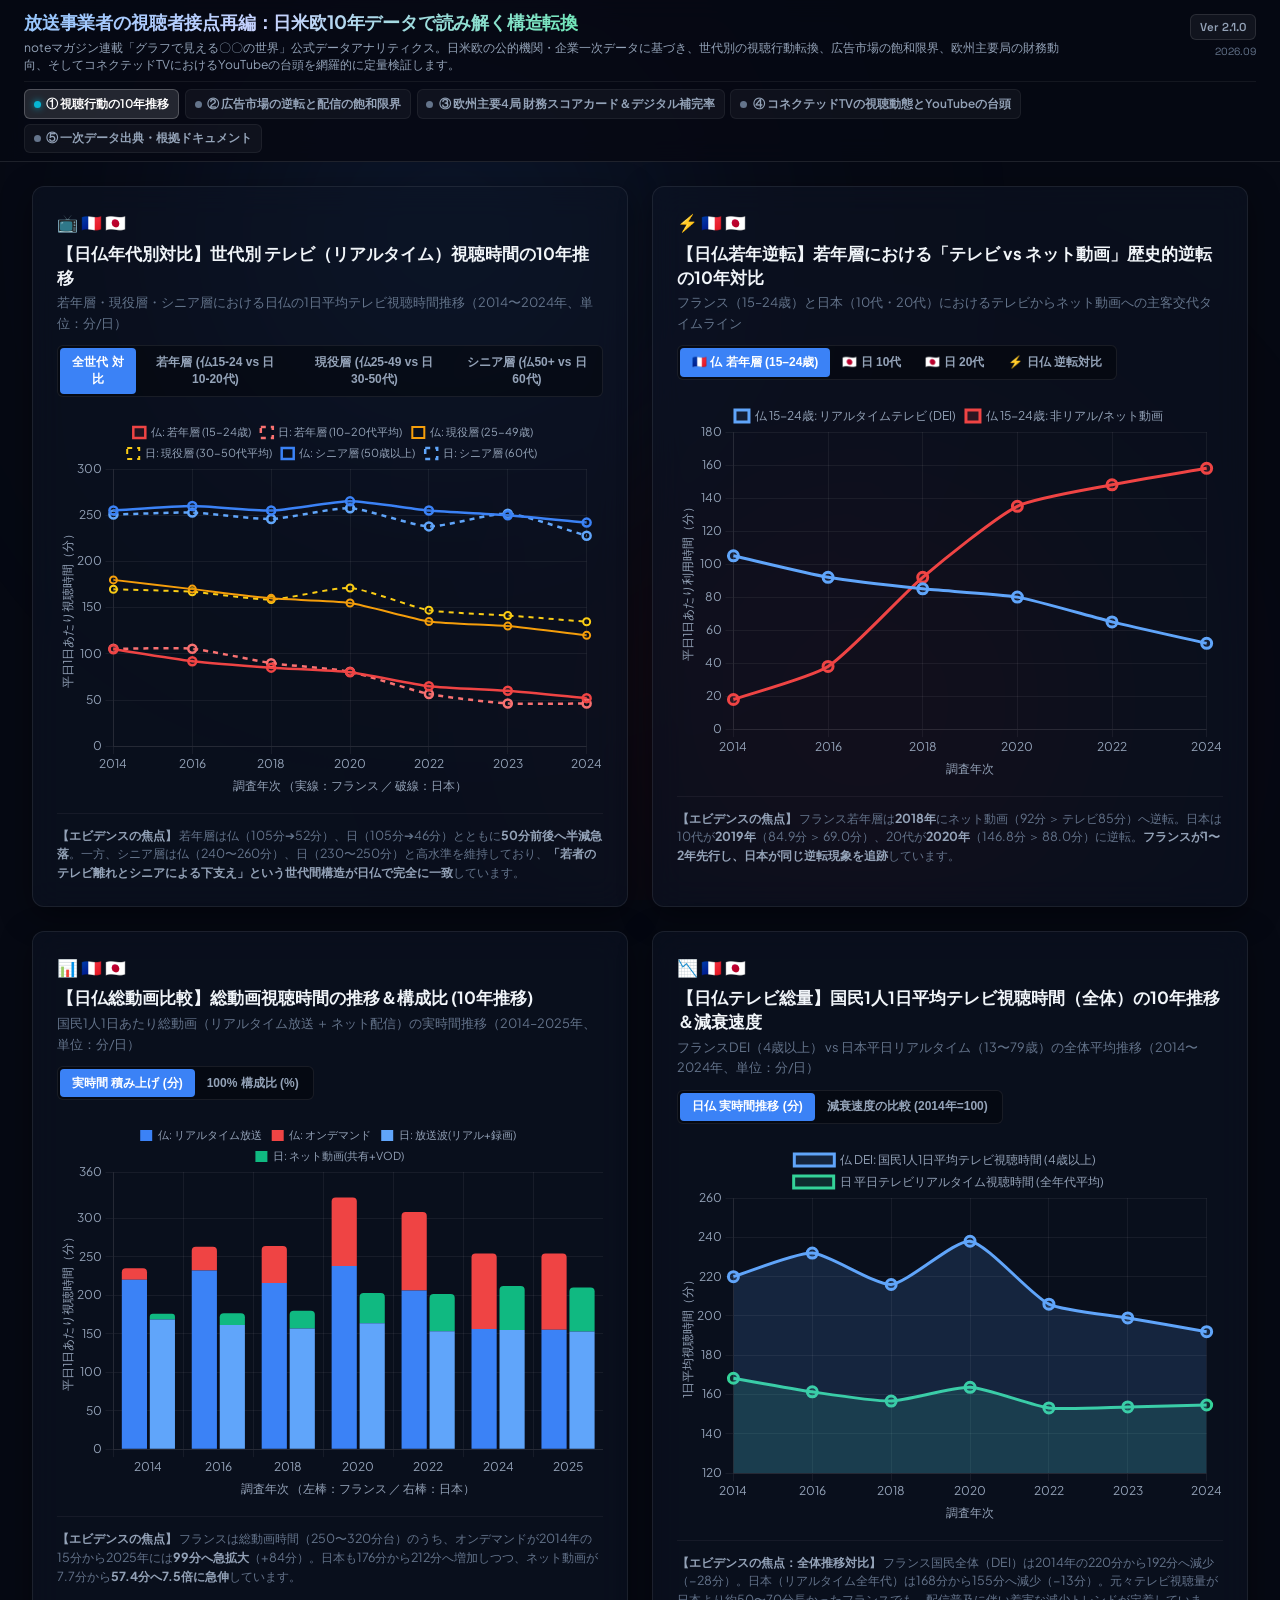
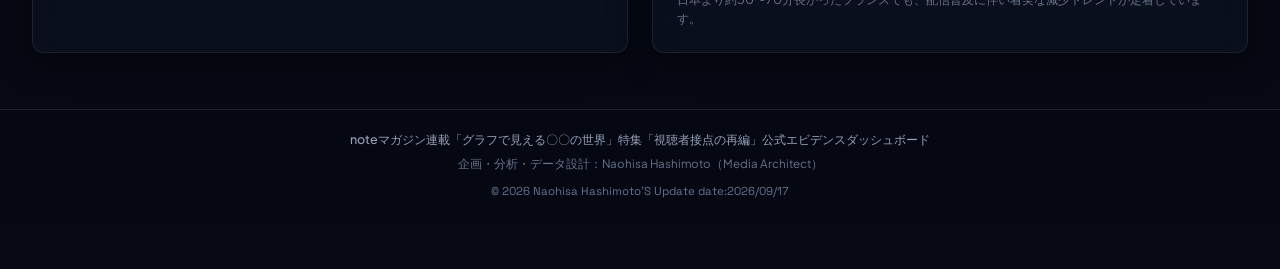
==== index.html @ 262d45d4 "Fix and verify all external evidence and source URLs to HTTP 200" ====
<!DOCTYPE html>
<html lang="ja">
<head>
    <meta charset="UTF-8">
    <meta name="viewport" content="width=device-width, initial-scale=1.0">
    <title>放送事業者の視聴者接点再編 BIダッシュボード — 日米欧10年データで読み解く構造転換 (2014–2025) Ver 2.1.0</title>
    <meta name="description" content="noteマガジン連載「グラフで見える〇〇の世界」公式エビデンスダッシュボード。特集「視聴者接点の再編」に対応し、日米欧の視聴構造10年推移、広告サチレーション、欧州主要局財務スコア、コネクテッドTVにおけるYouTubeの台頭を網羅的に定量検証・可視化。">
    <meta name="author" content="naohisastry">
    
    <!-- OGP Settings -->
    <meta property="og:site_name" content="グラフで見える〇〇の世界 (Naohisa Hashimoto Media Architecture Research)">
    <meta property="og:title" content="放送事業者の視聴者接点再編 BIダッシュボード — 日米欧10年データで読み解く構造転換">
    <meta property="og:description" content="noteマガジン連載「グラフで見える〇〇の世界」特集「視聴者接点の再編」公式エビデンス。日米欧の視聴構造10年推移、広告サチレーション、欧州局財務スコア、コネクテッドTVにおけるYouTubeシェアを定量検証。">
    <meta property="og:url" content="https://naohisastry.github.io/broadcaster-audience-shift-dashboard/">
    <meta property="og:image" content="https://naohisastry.github.io/broadcaster-audience-shift-dashboard/social-preview.png">
    <meta name="twitter:card" content="summary_large_image">
    <meta name="twitter:title" content="放送事業者の視聴者接点再編 BIダッシュボード — 日米欧10年データで読み解く構造転換">
    <meta name="twitter:description" content="noteマガジン連載「グラフで見える〇〇の世界」特集「視聴者接点の再編」公式エビデンス。日米欧の視聴構造10年推移、広告サチレーション、欧州局財務スコア、コネクテッドTVにおけるYouTubeシェアを定量検証。">
    <meta name="twitter:image" content="https://naohisastry.github.io/broadcaster-audience-shift-dashboard/social-preview.png">

    <!-- Fonts -->
    <link rel="preconnect" href="https://fonts.googleapis.com">
    <link rel="preconnect" href="https://fonts.gstatic.com" crossorigin>
    <link href="https://fonts.googleapis.com/css2?family=Plus+Jakarta+Sans:wght@300;400;500;600;700;800&family=Space+Grotesk:wght@500;600;700&display=swap" rel="stylesheet">
    
    <!-- Styles -->
    <style>
/* Premium Dark Theme Stylesheet for Series A #1 Dashboard */
:root {
    --bg-main: #060913;
    --bg-card: rgba(13, 20, 38, 0.55);
    --bg-card-hover: rgba(20, 30, 58, 0.7);
    --border-color: rgba(255, 255, 255, 0.08);
    --border-hover: rgba(59, 130, 246, 0.3);
    
    --text-primary: #f1f5f9;
    --text-secondary: #94a3b8;
    --text-muted: #64748b;
    
    /* Brand & Neon Accents */
    --accent-blue: #3b82f6;
    --accent-blue-glow: rgba(59, 130, 246, 0.2);
    --accent-netflix: #e50914;
    --accent-tf1: #0055a5;
    --accent-purple: #a855f7;
    --accent-green: #10b981;
    --accent-orange: #f97316;
    --accent-yellow: #eab308;
    
    --font-sans: 'Plus Jakarta Sans', -apple-system, BlinkMacSystemFont, Segoe UI, Roboto, sans-serif;
    --font-mono: 'Space Grotesk', monospace;
    
    --card-shadow: 0 8px 32px 0 rgba(0, 0, 0, 0.4);
    --card-blur: blur(16px);
}

* {
    box-sizing: border-box;
    margin: 0;
    padding: 0;
}

body {
    background-color: #060913; background-color: var(--bg-main);
    color: var(--text-primary);
    font-family: var(--font-sans);
    min-height: 100vh;
    overflow-x: hidden;
    line-height: 1.6;
    padding-bottom: 3rem;
}

/* Background Glowing Orbs */
.glow-container {
    position: fixed;
    top: 0;
    left: 0;
    width: 100%;
    height: 100%;
    z-index: -1;
    overflow: hidden;
    pointer-events: none;
}

.glow-orb {
    position: absolute;
    border-radius: 50%;
    filter: blur(120px);
    opacity: 0.15;
    mix-blend-mode: screen;
    animation: float 20s infinite alternate;
}

.orb-1 {
    top: -10%;
    left: 10%;
    width: 50vw;
    height: 50vw;
    background: radial-gradient(circle, var(--accent-blue) 0%, transparent 80%);
}

.orb-2 {
    bottom: -10%;
    right: 10%;
    width: 45vw;
    height: 45vw;
    background: radial-gradient(circle, var(--accent-netflix) 0%, transparent 80%);
    animation-delay: -5s;
}

@keyframes float {
    0% { transform: translate(0, 0) scale(1); }
    100% { transform: translate(5%, 5%) scale(1.08); }
}

/* Header (Crypto-Shift Style Unified Header) */
.app-header {
    background: rgba(6, 9, 19, 0.85);
    backdrop-filter: blur(12px);
    -webkit-backdrop-filter: blur(12px);
    border-bottom: 1px solid rgba(255, 255, 255, 0.1);
    position: sticky;
    top: 0;
    z-index: 100;
    padding: 0.65rem 0 0.5rem 0;
}

.header-content {
    max-width: 1400px;
    margin: 0 auto;
    padding: 0 1.5rem;
    display: flex;
    flex-direction: column;
    gap: 0.5rem;
}

/* Row 1: Title, Subtitle, Version */
.header-row-main {
    display: flex;
    justify-content: space-between;
    align-items: flex-start;
    gap: 1.5rem;
}

.header-text-area {
    display: flex;
    flex-direction: column;
    gap: 0.25rem;
}

.header-badges {
    display: flex;
    align-items: center;
    gap: 0.4rem;
    flex-wrap: wrap;
    margin-bottom: 0.15rem;
}

.badge {
    display: inline-block;
    font-family: var(--font-mono);
    font-size: 0.68rem;
    font-weight: 700;
    letter-spacing: 0.06em;
    padding: 0.15rem 0.5rem;
    border-radius: 4px;
    background: rgba(59, 130, 246, 0.15);
    color: #93c5fd;
    border: 1px solid rgba(59, 130, 246, 0.3);
}

.badge-red {
    background: rgba(229, 9, 20, 0.15);
    color: #fca5a5;
    border-color: rgba(229, 9, 20, 0.3);
}

.badge-emerald {
    background: rgba(16, 185, 129, 0.15);
    color: #6ee7b7;
    border-color: rgba(16, 185, 129, 0.3);
}

.app-header h1 {
    font-size: 1.15rem;
    font-weight: 700;
    letter-spacing: -0.01em;
    line-height: 1.35;
    margin: 0;
    color: #f1f5f9;
}

.gradient-title {
    background: linear-gradient(135deg, #93c5fd 0%, #c7d2fe 45%, #6ee7b7 100%);
    -webkit-background-clip: text;
    -webkit-text-fill-color: transparent;
}

.header-desc {
    font-size: 0.76rem;
    color: #94a3b8;
    line-height: 1.4;
    max-width: 1050px;
    margin: 0;
}

.header-version {
    text-align: right;
    white-space: nowrap;
    padding-top: 0.2rem;
    display: flex;
    flex-direction: column;
    align-items: flex-end;
    gap: 0.2rem;
}

.version-tag {
    font-family: var(--font-mono);
    font-size: 0.72rem;
    font-weight: 600;
    color: #94a3b8;
    background: rgba(255, 255, 255, 0.05);
    border: 1px solid rgba(255, 255, 255, 0.1);
    padding: 0.2rem 0.55rem;
    border-radius: 6px;
}

.version-date {
    font-family: var(--font-mono);
    font-size: 0.65rem;
    color: #64748b;
}

/* Row 2: Unified Navigation Tabs */
.header-row-nav {
    border-top: 1px solid rgba(255, 255, 255, 0.06);
    padding-top: 0.45rem;
    display: flex;
    align-items: center;
    justify-content: space-between;
    gap: 1rem;
}

.nav-tabs {
    display: flex;
    align-items: center;
    gap: 0.35rem;
    flex-wrap: wrap;
    row-gap: 0.35rem;
}

.nav-tab-btn {
    background: rgba(255, 255, 255, 0.04);
    border: 1px solid rgba(255, 255, 255, 0.06);
    border-radius: 6px;
    color: #94a3b8;
    font-family: var(--font-sans);
    font-size: 0.74rem;
    font-weight: 600;
    padding: 0.32rem 0.55rem;
    cursor: pointer;
    transition: all 0.2s ease;
    white-space: nowrap;
    display: flex;
    align-items: center;
    gap: 0.35rem;
}

.nav-tab-btn:hover {
    color: #f1f5f9;
    background: rgba(255, 255, 255, 0.08);
    border-color: rgba(255, 255, 255, 0.12);
}

.nav-tab-btn.active {
    color: #ffffff;
    background: rgba(255, 255, 255, 0.12);
    border-color: rgba(255, 255, 255, 0.22);
}

.tab-dot {
    width: 7px;
    height: 7px;
    border-radius: 50%;
    background: #64748b;
    display: inline-block;
    transition: all 0.2s ease;
}

.nav-tab-btn.active .tab-dot {
    background: #06b6d4;
    box-shadow: 0 0 7px rgba(6, 182, 212, 0.85);
}

/* Footer (Crypto-Shift Style) */
.app-footer {
    border-top: 1px solid rgba(255, 255, 255, 0.1);
    background: rgba(6, 9, 19, 0.85);
    backdrop-filter: blur(12px);
    -webkit-backdrop-filter: blur(12px);
    margin-top: 3.5rem;
    padding: 1.25rem 0;
}

.footer-container {
    max-width: 1400px;
    margin: 0 auto;
    padding: 0 1.5rem;
    display: flex;
    flex-direction: column;
    align-items: center;
    justify-content: center;
    gap: 0.35rem;
    text-align: center;
}

.footer-title {
    font-size: 0.78rem;
    color: #94a3b8;
    font-weight: 500;
}

.footer-sub {
    font-size: 0.72rem;
    color: #64748b;
}

#footer-line {
    font-family: var(--font-mono);
    font-size: 0.72rem;
    color: #64748b;
    margin-top: 0.2rem;
}

/* Main Container */
.dashboard-container {
    max-width: 1400px;
    margin: 1.5rem auto 0 auto;
    padding: 0 2rem;
}

.tab-pane {
    display: none;
    animation: fadeIn 0.3s ease;
}

.tab-pane.active {
    display: block;
}

@keyframes fadeIn {
    from { opacity: 0; transform: translateY(6px); }
    to { opacity: 1; transform: translateY(0); }
}

/* Cards & Grid */
.cards-grid {
    display: grid;
    grid-template-columns: repeat(auto-fit, minmax(550px, 1fr));
    gap: 1.5rem;
    margin-bottom: 1.5rem;
}

@media (max-width: 768px) {
    .cards-grid {
        grid-template-columns: 1fr;
    }
}

.card {
    background: var(--bg-card);
    backdrop-filter: var(--card-blur);
    border: 1px solid var(--border-color);
    border-radius: 12px;
    padding: 1.5rem;
    box-shadow: var(--card-shadow);
    transition: border-color 0.2s ease;
}

.card-full-width {
    grid-column: 1 / -1;
}

.card:hover {
    border-color: var(--border-hover);
}

.card-header {
    display: flex;
    justify-content: space-between;
    align-items: flex-start;
    margin-bottom: 1.25rem;
    flex-wrap: wrap;
    gap: 0.75rem;
}

.card-title {
    font-size: 1.05rem;
    font-weight: 700;
    color: var(--text-primary);
    display: flex;
    align-items: baseline;
    flex-wrap: wrap;
    gap: 0.45rem;
    line-height: 1.4;
}

.card-subtitle {
    font-size: 0.8rem;
    color: var(--text-muted);
    margin-top: 0.2rem;
}

.card-actions {
    display: flex;
    gap: 0.5rem;
}

/* Toggle Group & Buttons */
.pill-btn-group {
    display: inline-flex;
    background: rgba(0, 0, 0, 0.35);
    border: 1px solid var(--border-color);
    border-radius: 6px;
    padding: 2px;
}

.pill-btn {
    background: transparent;
    border: none;
    color: var(--text-secondary);
    font-size: 0.75rem;
    font-weight: 600;
    padding: 0.35rem 0.75rem;
    border-radius: 4px;
    cursor: pointer;
    transition: all 0.15s ease;
}

.pill-btn:hover {
    color: var(--text-primary);
}

.pill-btn.active {
    background: var(--accent-blue);
    color: #fff;
}

/* Chart Canvas Wrapper */
.chart-container {
    position: relative;
    width: 100%;
    height: 380px;
}

.chart-container-tall {
    height: 440px;
}

/* Footer / Evidence Note */
.card-note {
    font-size: 0.78rem;
    color: var(--text-muted);
    margin-top: 1rem;
    padding-top: 0.75rem;
    border-top: 1px solid rgba(255, 255, 255, 0.05);
    line-height: 1.5;
}

.card-note strong {
    color: var(--text-secondary);
}

/* Data Table */
.data-table-wrapper {
    overflow-x: auto;
    margin-top: 1rem;
}

.evidence-table {
    width: 100%;
    border-collapse: collapse;
    font-size: 0.82rem;
    text-align: left;
}

.evidence-table th {
    background: rgba(255, 255, 255, 0.03);
    color: var(--text-secondary);
    font-weight: 700;
    padding: 0.75rem 1rem;
    border-bottom: 1px solid var(--border-color);
    white-space: nowrap;
}

.evidence-table td {
    padding: 0.75rem 1rem;
    border-bottom: 1px solid rgba(255, 255, 255, 0.04);
    color: var(--text-primary);
    vertical-align: middle;
}

.evidence-table tr:hover td {
    background: rgba(255, 255, 255, 0.02);
}

.tag-badge {
    display: inline-block;
    font-family: var(--font-mono);
    font-size: 0.72rem;
    font-weight: 700;
    padding: 0.2rem 0.5rem;
    border-radius: 4px;
}

.tag-red {
    background: rgba(229, 9, 20, 0.15);
    color: #f87171;
    border: 1px solid rgba(229, 9, 20, 0.3);
}

.tag-blue {
    background: rgba(59, 130, 246, 0.15);
    color: #60a5fa;
    border: 1px solid rgba(59, 130, 246, 0.3);
}

.tag-green {
    background: rgba(16, 185, 129, 0.15);
    color: #34d399;
    border: 1px solid rgba(16, 185, 129, 0.3);
}

/* Step Flow Architecture */
.flow-container {
    display: flex;
    flex-direction: column;
    gap: 0.75rem;
    margin-top: 1rem;
}

.flow-step {
    background: rgba(0, 0, 0, 0.25);
    border: 1px solid var(--border-color);
    border-radius: 8px;
    padding: 1rem 1.25rem;
    display: flex;
    align-items: flex-start;
    gap: 1rem;
    transition: all 0.2s ease;
}

.flow-step:hover {
    border-color: rgba(59, 130, 246, 0.4);
    background: rgba(59, 130, 246, 0.03);
}

.flow-num {
    font-family: var(--font-mono);
    font-weight: 800;
    font-size: 1.1rem;
    color: #60a5fa;
    background: rgba(59, 130, 246, 0.15);
    width: 32px;
    height: 32px;
    border-radius: 50%;
    display: flex;
    align-items: center;
    justify-content: center;
    flex-shrink: 0;
}

.flow-content h4 {
    font-size: 0.95rem;
    font-weight: 700;
    margin-bottom: 0.25rem;
    color: var(--text-primary);
}

.flow-content p {
    font-size: 0.82rem;
    color: var(--text-secondary);
    line-height: 1.5;
}

/* Sources List in Tab 4 */
.source-box {
    background: rgba(0, 0, 0, 0.25);
    border: 1px solid var(--border-color);
    border-radius: 8px;
    padding: 1.25rem;
    margin-bottom: 1rem;
}

.source-box h3 {
    font-size: 1rem;
    font-weight: 700;
    color: #60a5fa;
    margin-bottom: 0.5rem;
    display: flex;
    align-items: center;
    gap: 0.5rem;
}

.source-box ul {
    list-style: none;
    padding-left: 0;
    font-size: 0.85rem;
    color: var(--text-secondary);
}

.source-box li {
    margin-bottom: 0.5rem;
    line-height: 1.5;
}

.source-box a {
    color: #93c5fd;
    text-decoration: underline;
    text-underline-offset: 3px;
}

.source-box a:hover {
    color: #bfdbfe;
}

/* Metrics & KPI Card Components for v2.0.0 */
.metrics-banner {
    display: grid;
    grid-template-columns: repeat(auto-fit, minmax(240px, 1fr));
    gap: 1rem;
    background: rgba(13, 20, 38, 0.7);
    border: 1px solid rgba(59, 130, 246, 0.25);
    border-radius: 12px;
    padding: 1.1rem;
    margin-bottom: 1.25rem;
    backdrop-filter: blur(8px);
}

.metric-item {
    display: flex;
    flex-direction: column;
    gap: 0.35rem;
    padding: 0.5rem;
    border-left: 3px solid var(--accent-blue);
    padding-left: 0.85rem;
}

.metric-item.metric-red {
    border-left-color: #ef4444;
}

.metric-item.metric-cyan {
    border-left-color: #06b6d4;
}

.metric-item.metric-orange {
    border-left-color: #f97316;
}

.metric-label {
    font-size: 0.78rem;
    color: var(--text-secondary);
    font-weight: 600;
    text-transform: uppercase;
    letter-spacing: 0.04em;
}

.metric-val-row {
    display: flex;
    align-items: baseline;
    gap: 0.4rem;
}

.metric-value {
    font-family: var(--font-mono);
    font-size: 1.5rem;
    font-weight: 800;
    line-height: 1;
    color: var(--text-primary);
}

.metric-unit {
    font-size: 0.8rem;
    color: var(--text-muted);
}

.metric-sub {
    font-size: 0.75rem;
    color: #94a3b8;
    line-height: 1.35;
}

/* 4-Column KPI Grid for Forecast Simulation */
.kpi-grid-4 {
    display: grid;
    grid-template-columns: repeat(4, 1fr);
    gap: 0.75rem;
    margin-bottom: 1.25rem;
}

@media (max-width: 900px) {
    .kpi-grid-4 {
        grid-template-columns: repeat(2, 1fr);
    }
}

@media (max-width: 540px) {
    .kpi-grid-4 {
        grid-template-columns: 1fr;
    }
}

.kpi-stat-card {
    background: rgba(0, 0, 0, 0.35);
    border: 1px solid var(--border-color);
    border-radius: 10px;
    padding: 1rem;
    display: flex;
    flex-direction: column;
    justify-content: space-between;
    transition: all 0.2s ease;
}

.kpi-stat-card:hover {
    border-color: rgba(255, 255, 255, 0.2);
    transform: translateY(-2px);
}

.kpi-stat-card.card-danger {
    border-top: 3px solid #ef4444;
    background: linear-gradient(180deg, rgba(239, 68, 68, 0.08) 0%, rgba(0, 0, 0, 0.3) 100%);
}

.kpi-stat-card.card-success {
    border-top: 3px solid #06b6d4;
    background: linear-gradient(180deg, rgba(6, 182, 212, 0.08) 0%, rgba(0, 0, 0, 0.3) 100%);
}

.kpi-stat-card.card-warning {
    border-top: 3px solid #f59e0b;
    background: linear-gradient(180deg, rgba(245, 158, 11, 0.08) 0%, rgba(0, 0, 0, 0.3) 100%);
}

.kpi-stat-card.card-highlight {
    border-top: 3px solid #a855f7;
    background: linear-gradient(180deg, rgba(168, 85, 247, 0.08) 0%, rgba(0, 0, 0, 0.3) 100%);
}

.kpi-stat-title {
    font-size: 0.78rem;
    color: var(--text-secondary);
    font-weight: 600;
    margin-bottom: 0.4rem;
}

.kpi-stat-val {
    font-family: var(--font-mono);
    font-size: 1.45rem;
    font-weight: 800;
    margin-bottom: 0.25rem;
}

.kpi-stat-sub {
    font-size: 0.72rem;
    color: var(--text-muted);
}
</style>
    
    <!-- Chart.js: Local bundle first, CDN fallback -->
    <script>
/*!
 * Chart.js v4.5.1
 * https://www.chartjs.org
 * (c) 2025 Chart.js Contributors
 * Released under the MIT License
 */
!function(t,e){"object"==typeof exports&&"undefined"!=typeof module?module.exports=e():"function"==typeof define&&define.amd?define(e):(t="undefined"!=typeof globalThis?globalThis:t||self).Chart=e()}(this,(function(){"use strict";var t=Object.freeze({__proto__:null,get Colors(){return Jo},get Decimation(){return ta},get Filler(){return ba},get Legend(){return Ma},get SubTitle(){return Pa},get Title(){return ka},get Tooltip(){return Na}});function e(){}const i=(()=>{let t=0;return()=>t++})();function s(t){return null==t}function n(t){if(Array.isArray&&Array.isArray(t))return!0;const e=Object.prototype.toString.call(t);return"[object"===e.slice(0,7)&&"Array]"===e.slice(-6)}function o(t){return null!==t&&"[object Object]"===Object.prototype.toString.call(t)}function a(t){return("number"==typeof t||t instanceof Number)&&isFinite(+t)}function r(t,e){return a(t)?t:e}function l(t,e){return void 0===t?e:t}const h=(t,e)=>"string"==typeof t&&t.endsWith("%")?parseFloat(t)/100:+t/e,c=(t,e)=>"string"==typeof t&&t.endsWith("%")?parseFloat(t)/100*e:+t;function d(t,e,i){if(t&&"function"==typeof t.call)return t.apply(i,e)}function u(t,e,i,s){let a,r,l;if(n(t))if(r=t.length,s)for(a=r-1;a>=0;a--)e.call(i,t[a],a);else for(a=0;a<r;a++)e.call(i,t[a],a);else if(o(t))for(l=Object.keys(t),r=l.length,a=0;a<r;a++)e.call(i,t[l[a]],l[a])}function f(t,e){let i,s,n,o;if(!t||!e||t.length!==e.length)return!1;for(i=0,s=t.length;i<s;++i)if(n=t[i],o=e[i],n.datasetIndex!==o.datasetIndex||n.index!==o.index)return!1;return!0}function g(t){if(n(t))return t.map(g);if(o(t)){const e=Object.create(null),i=Object.keys(t),s=i.length;let n=0;for(;n<s;++n)e[i[n]]=g(t[i[n]]);return e}return t}function p(t){return-1===["__proto__","prototype","constructor"].indexOf(t)}function m(t,e,i,s){if(!p(t))return;const n=e[t],a=i[t];o(n)&&o(a)?x(n,a,s):e[t]=g(a)}function x(t,e,i){const s=n(e)?e:[e],a=s.length;if(!o(t))return t;const r=(i=i||{}).merger||m;let l;for(let e=0;e<a;++e){if(l=s[e],!o(l))continue;const n=Object.keys(l);for(let e=0,s=n.length;e<s;++e)r(n[e],t,l,i)}return t}function b(t,e){return x(t,e,{merger:_})}function _(t,e,i){if(!p(t))return;const s=e[t],n=i[t];o(s)&&o(n)?b(s,n):Object.prototype.hasOwnProperty.call(e,t)||(e[t]=g(n))}const y={"":t=>t,x:t=>t.x,y:t=>t.y};function v(t){const e=t.split("."),i=[];let s="";for(const t of e)s+=t,s.endsWith("\\")?s=s.slice(0,-1)+".":(i.push(s),s="");return i}function M(t,e){const i=y[e]||(y[e]=function(t){const e=v(t);return t=>{for(const i of e){if(""===i)break;t=t&&t[i]}return t}}(e));return i(t)}function w(t){return t.charAt(0).toUpperCase()+t.slice(1)}const k=t=>void 0!==t,S=t=>"function"==typeof t,P=(t,e)=>{if(t.size!==e.size)return!1;for(const i of t)if(!e.has(i))return!1;return!0};function D(t){return"mouseup"===t.type||"click"===t.type||"contextmenu"===t.type}const C=Math.PI,O=2*C,A=O+C,T=Number.POSITIVE_INFINITY,L=C/180,E=C/2,R=C/4,I=2*C/3,z=Math.log10,F=Math.sign;function V(t,e,i){return Math.abs(t-e)<i}function B(t){const e=Math.round(t);t=V(t,e,t/1e3)?e:t;const i=Math.pow(10,Math.floor(z(t))),s=t/i;return(s<=1?1:s<=2?2:s<=5?5:10)*i}function W(t){const e=[],i=Math.sqrt(t);let s;for(s=1;s<i;s++)t%s==0&&(e.push(s),e.push(t/s));return i===(0|i)&&e.push(i),e.sort(((t,e)=>t-e)).pop(),e}function N(t){return!function(t){return"symbol"==typeof t||"object"==typeof t&&null!==t&&!(Symbol.toPrimitive in t||"toString"in t||"valueOf"in t)}(t)&&!isNaN(parseFloat(t))&&isFinite(t)}function H(t,e){const i=Math.round(t);return i-e<=t&&i+e>=t}function j(t,e,i){let s,n,o;for(s=0,n=t.length;s<n;s++)o=t[s][i],isNaN(o)||(e.min=Math.min(e.min,o),e.max=Math.max(e.max,o))}function $(t){return t*(C/180)}function Y(t){return t*(180/C)}function U(t){if(!a(t))return;let e=1,i=0;for(;Math.round(t*e)/e!==t;)e*=10,i++;return i}function X(t,e){const i=e.x-t.x,s=e.y-t.y,n=Math.sqrt(i*i+s*s);let o=Math.atan2(s,i);return o<-.5*C&&(o+=O),{angle:o,distance:n}}function q(t,e){return Math.sqrt(Math.pow(e.x-t.x,2)+Math.pow(e.y-t.y,2))}function K(t,e){return(t-e+A)%O-C}function G(t){return(t%O+O)%O}function J(t,e,i,s){const n=G(t),o=G(e),a=G(i),r=G(o-n),l=G(a-n),h=G(n-o),c=G(n-a);return n===o||n===a||s&&o===a||r>l&&h<c}function Z(t,e,i){return Math.max(e,Math.min(i,t))}function Q(t){return Z(t,-32768,32767)}function tt(t,e,i,s=1e-6){return t>=Math.min(e,i)-s&&t<=Math.max(e,i)+s}function et(t,e,i){i=i||(i=>t[i]<e);let s,n=t.length-1,o=0;for(;n-o>1;)s=o+n>>1,i(s)?o=s:n=s;return{lo:o,hi:n}}const it=(t,e,i,s)=>et(t,i,s?s=>{const n=t[s][e];return n<i||n===i&&t[s+1][e]===i}:s=>t[s][e]<i),st=(t,e,i)=>et(t,i,(s=>t[s][e]>=i));function nt(t,e,i){let s=0,n=t.length;for(;s<n&&t[s]<e;)s++;for(;n>s&&t[n-1]>i;)n--;return s>0||n<t.length?t.slice(s,n):t}const ot=["push","pop","shift","splice","unshift"];function at(t,e){t._chartjs?t._chartjs.listeners.push(e):(Object.defineProperty(t,"_chartjs",{configurable:!0,enumerable:!1,value:{listeners:[e]}}),ot.forEach((e=>{const i="_onData"+w(e),s=t[e];Object.defineProperty(t,e,{configurable:!0,enumerable:!1,value(...e){const n=s.apply(this,e);return t._chartjs.listeners.forEach((t=>{"function"==typeof t[i]&&t[i](...e)})),n}})})))}function rt(t,e){const i=t._chartjs;if(!i)return;const s=i.listeners,n=s.indexOf(e);-1!==n&&s.splice(n,1),s.length>0||(ot.forEach((e=>{delete t[e]})),delete t._chartjs)}function lt(t){const e=new Set(t);return e.size===t.length?t:Array.from(e)}const ht="undefined"==typeof window?function(t){return t()}:window.requestAnimationFrame;function ct(t,e){let i=[],s=!1;return function(...n){i=n,s||(s=!0,ht.call(window,(()=>{s=!1,t.apply(e,i)})))}}function dt(t,e){let i;return function(...s){return e?(clearTimeout(i),i=setTimeout(t,e,s)):t.apply(this,s),e}}const ut=t=>"start"===t?"left":"end"===t?"right":"center",ft=(t,e,i)=>"start"===t?e:"end"===t?i:(e+i)/2,gt=(t,e,i,s)=>t===(s?"left":"right")?i:"center"===t?(e+i)/2:e;function pt(t,e,i){const n=e.length;let o=0,a=n;if(t._sorted){const{iScale:r,vScale:l,_parsed:h}=t,c=t.dataset&&t.dataset.options?t.dataset.options.spanGaps:null,d=r.axis,{min:u,max:f,minDefined:g,maxDefined:p}=r.getUserBounds();if(g){if(o=Math.min(it(h,d,u).lo,i?n:it(e,d,r.getPixelForValue(u)).lo),c){const t=h.slice(0,o+1).reverse().findIndex((t=>!s(t[l.axis])));o-=Math.max(0,t)}o=Z(o,0,n-1)}if(p){let t=Math.max(it(h,r.axis,f,!0).hi+1,i?0:it(e,d,r.getPixelForValue(f),!0).hi+1);if(c){const e=h.slice(t-1).findIndex((t=>!s(t[l.axis])));t+=Math.max(0,e)}a=Z(t,o,n)-o}else a=n-o}return{start:o,count:a}}function mt(t){const{xScale:e,yScale:i,_scaleRanges:s}=t,n={xmin:e.min,xmax:e.max,ymin:i.min,ymax:i.max};if(!s)return t._scaleRanges=n,!0;const o=s.xmin!==e.min||s.xmax!==e.max||s.ymin!==i.min||s.ymax!==i.max;return Object.assign(s,n),o}class xt{constructor(){this._request=null,this._charts=new Map,this._running=!1,this._lastDate=void 0}_notify(t,e,i,s){const n=e.listeners[s],o=e.duration;n.forEach((s=>s({chart:t,initial:e.initial,numSteps:o,currentStep:Math.min(i-e.start,o)})))}_refresh(){this._request||(this._running=!0,this._request=ht.call(window,(()=>{this._update(),this._request=null,this._running&&this._refresh()})))}_update(t=Date.now()){let e=0;this._charts.forEach(((i,s)=>{if(!i.running||!i.items.length)return;const n=i.items;let o,a=n.length-1,r=!1;for(;a>=0;--a)o=n[a],o._active?(o._total>i.duration&&(i.duration=o._total),o.tick(t),r=!0):(n[a]=n[n.length-1],n.pop());r&&(s.draw(),this._notify(s,i,t,"progress")),n.length||(i.running=!1,this._notify(s,i,t,"complete"),i.initial=!1),e+=n.length})),this._lastDate=t,0===e&&(this._running=!1)}_getAnims(t){const e=this._charts;let i=e.get(t);return i||(i={running:!1,initial:!0,items:[],listeners:{complete:[],progress:[]}},e.set(t,i)),i}listen(t,e,i){this._getAnims(t).listeners[e].push(i)}add(t,e){e&&e.length&&this._getAnims(t).items.push(...e)}has(t){return this._getAnims(t).items.length>0}start(t){const e=this._charts.get(t);e&&(e.running=!0,e.start=Date.now(),e.duration=e.items.reduce(((t,e)=>Math.max(t,e._duration)),0),this._refresh())}running(t){if(!this._running)return!1;const e=this._charts.get(t);return!!(e&&e.running&&e.items.length)}stop(t){const e=this._charts.get(t);if(!e||!e.items.length)return;const i=e.items;let s=i.length-1;for(;s>=0;--s)i[s].cancel();e.items=[],this._notify(t,e,Date.now(),"complete")}remove(t){return this._charts.delete(t)}}var bt=new xt;
/*!
 * @kurkle/color v0.3.2
 * https://github.com/kurkle/color#readme
 * (c) 2023 Jukka Kurkela
 * Released under the MIT License
 */function _t(t){return t+.5|0}const yt=(t,e,i)=>Math.max(Math.min(t,i),e);function vt(t){return yt(_t(2.55*t),0,255)}function Mt(t){return yt(_t(255*t),0,255)}function wt(t){return yt(_t(t/2.55)/100,0,1)}function kt(t){return yt(_t(100*t),0,100)}const St={0:0,1:1,2:2,3:3,4:4,5:5,6:6,7:7,8:8,9:9,A:10,B:11,C:12,D:13,E:14,F:15,a:10,b:11,c:12,d:13,e:14,f:15},Pt=[..."0123456789ABCDEF"],Dt=t=>Pt[15&t],Ct=t=>Pt[(240&t)>>4]+Pt[15&t],Ot=t=>(240&t)>>4==(15&t);function At(t){var e=(t=>Ot(t.r)&&Ot(t.g)&&Ot(t.b)&&Ot(t.a))(t)?Dt:Ct;return t?"#"+e(t.r)+e(t.g)+e(t.b)+((t,e)=>t<255?e(t):"")(t.a,e):void 0}const Tt=/^(hsla?|hwb|hsv)\(\s*([-+.e\d]+)(?:deg)?[\s,]+([-+.e\d]+)%[\s,]+([-+.e\d]+)%(?:[\s,]+([-+.e\d]+)(%)?)?\s*\)$/;function Lt(t,e,i){const s=e*Math.min(i,1-i),n=(e,n=(e+t/30)%12)=>i-s*Math.max(Math.min(n-3,9-n,1),-1);return[n(0),n(8),n(4)]}function Et(t,e,i){const s=(s,n=(s+t/60)%6)=>i-i*e*Math.max(Math.min(n,4-n,1),0);return[s(5),s(3),s(1)]}function Rt(t,e,i){const s=Lt(t,1,.5);let n;for(e+i>1&&(n=1/(e+i),e*=n,i*=n),n=0;n<3;n++)s[n]*=1-e-i,s[n]+=e;return s}function It(t){const e=t.r/255,i=t.g/255,s=t.b/255,n=Math.max(e,i,s),o=Math.min(e,i,s),a=(n+o)/2;let r,l,h;return n!==o&&(h=n-o,l=a>.5?h/(2-n-o):h/(n+o),r=function(t,e,i,s,n){return t===n?(e-i)/s+(e<i?6:0):e===n?(i-t)/s+2:(t-e)/s+4}(e,i,s,h,n),r=60*r+.5),[0|r,l||0,a]}function zt(t,e,i,s){return(Array.isArray(e)?t(e[0],e[1],e[2]):t(e,i,s)).map(Mt)}function Ft(t,e,i){return zt(Lt,t,e,i)}function Vt(t){return(t%360+360)%360}function Bt(t){const e=Tt.exec(t);let i,s=255;if(!e)return;e[5]!==i&&(s=e[6]?vt(+e[5]):Mt(+e[5]));const n=Vt(+e[2]),o=+e[3]/100,a=+e[4]/100;return i="hwb"===e[1]?function(t,e,i){return zt(Rt,t,e,i)}(n,o,a):"hsv"===e[1]?function(t,e,i){return zt(Et,t,e,i)}(n,o,a):Ft(n,o,a),{r:i[0],g:i[1],b:i[2],a:s}}const Wt={x:"dark",Z:"light",Y:"re",X:"blu",W:"gr",V:"medium",U:"slate",A:"ee",T:"ol",S:"or",B:"ra",C:"lateg",D:"ights",R:"in",Q:"turquois",E:"hi",P:"ro",O:"al",N:"le",M:"de",L:"yello",F:"en",K:"ch",G:"arks",H:"ea",I:"ightg",J:"wh"},Nt={OiceXe:"f0f8ff",antiquewEte:"faebd7",aqua:"ffff",aquamarRe:"7fffd4",azuY:"f0ffff",beige:"f5f5dc",bisque:"ffe4c4",black:"0",blanKedOmond:"ffebcd",Xe:"ff",XeviTet:"8a2be2",bPwn:"a52a2a",burlywood:"deb887",caMtXe:"5f9ea0",KartYuse:"7fff00",KocTate:"d2691e",cSO:"ff7f50",cSnflowerXe:"6495ed",cSnsilk:"fff8dc",crimson:"dc143c",cyan:"ffff",xXe:"8b",xcyan:"8b8b",xgTMnPd:"b8860b",xWay:"a9a9a9",xgYF:"6400",xgYy:"a9a9a9",xkhaki:"bdb76b",xmagFta:"8b008b",xTivegYF:"556b2f",xSange:"ff8c00",xScEd:"9932cc",xYd:"8b0000",xsOmon:"e9967a",xsHgYF:"8fbc8f",xUXe:"483d8b",xUWay:"2f4f4f",xUgYy:"2f4f4f",xQe:"ced1",xviTet:"9400d3",dAppRk:"ff1493",dApskyXe:"bfff",dimWay:"696969",dimgYy:"696969",dodgerXe:"1e90ff",fiYbrick:"b22222",flSOwEte:"fffaf0",foYstWAn:"228b22",fuKsia:"ff00ff",gaRsbSo:"dcdcdc",ghostwEte:"f8f8ff",gTd:"ffd700",gTMnPd:"daa520",Way:"808080",gYF:"8000",gYFLw:"adff2f",gYy:"808080",honeyMw:"f0fff0",hotpRk:"ff69b4",RdianYd:"cd5c5c",Rdigo:"4b0082",ivSy:"fffff0",khaki:"f0e68c",lavFMr:"e6e6fa",lavFMrXsh:"fff0f5",lawngYF:"7cfc00",NmoncEffon:"fffacd",ZXe:"add8e6",ZcSO:"f08080",Zcyan:"e0ffff",ZgTMnPdLw:"fafad2",ZWay:"d3d3d3",ZgYF:"90ee90",ZgYy:"d3d3d3",ZpRk:"ffb6c1",ZsOmon:"ffa07a",ZsHgYF:"20b2aa",ZskyXe:"87cefa",ZUWay:"778899",ZUgYy:"778899",ZstAlXe:"b0c4de",ZLw:"ffffe0",lime:"ff00",limegYF:"32cd32",lRF:"faf0e6",magFta:"ff00ff",maPon:"800000",VaquamarRe:"66cdaa",VXe:"cd",VScEd:"ba55d3",VpurpN:"9370db",VsHgYF:"3cb371",VUXe:"7b68ee",VsprRggYF:"fa9a",VQe:"48d1cc",VviTetYd:"c71585",midnightXe:"191970",mRtcYam:"f5fffa",mistyPse:"ffe4e1",moccasR:"ffe4b5",navajowEte:"ffdead",navy:"80",Tdlace:"fdf5e6",Tive:"808000",TivedBb:"6b8e23",Sange:"ffa500",SangeYd:"ff4500",ScEd:"da70d6",pOegTMnPd:"eee8aa",pOegYF:"98fb98",pOeQe:"afeeee",pOeviTetYd:"db7093",papayawEp:"ffefd5",pHKpuff:"ffdab9",peru:"cd853f",pRk:"ffc0cb",plum:"dda0dd",powMrXe:"b0e0e6",purpN:"800080",YbeccapurpN:"663399",Yd:"ff0000",Psybrown:"bc8f8f",PyOXe:"4169e1",saddNbPwn:"8b4513",sOmon:"fa8072",sandybPwn:"f4a460",sHgYF:"2e8b57",sHshell:"fff5ee",siFna:"a0522d",silver:"c0c0c0",skyXe:"87ceeb",UXe:"6a5acd",UWay:"708090",UgYy:"708090",snow:"fffafa",sprRggYF:"ff7f",stAlXe:"4682b4",tan:"d2b48c",teO:"8080",tEstN:"d8bfd8",tomato:"ff6347",Qe:"40e0d0",viTet:"ee82ee",JHt:"f5deb3",wEte:"ffffff",wEtesmoke:"f5f5f5",Lw:"ffff00",LwgYF:"9acd32"};let Ht;function jt(t){Ht||(Ht=function(){const t={},e=Object.keys(Nt),i=Object.keys(Wt);let s,n,o,a,r;for(s=0;s<e.length;s++){for(a=r=e[s],n=0;n<i.length;n++)o=i[n],r=r.replace(o,Wt[o]);o=parseInt(Nt[a],16),t[r]=[o>>16&255,o>>8&255,255&o]}return t}(),Ht.transparent=[0,0,0,0]);const e=Ht[t.toLowerCase()];return e&&{r:e[0],g:e[1],b:e[2],a:4===e.length?e[3]:255}}const $t=/^rgba?\(\s*([-+.\d]+)(%)?[\s,]+([-+.e\d]+)(%)?[\s,]+([-+.e\d]+)(%)?(?:[\s,/]+([-+.e\d]+)(%)?)?\s*\)$/;const Yt=t=>t<=.0031308?12.92*t:1.055*Math.pow(t,1/2.4)-.055,Ut=t=>t<=.04045?t/12.92:Math.pow((t+.055)/1.055,2.4);function Xt(t,e,i){if(t){let s=It(t);s[e]=Math.max(0,Math.min(s[e]+s[e]*i,0===e?360:1)),s=Ft(s),t.r=s[0],t.g=s[1],t.b=s[2]}}function qt(t,e){return t?Object.assign(e||{},t):t}function Kt(t){var e={r:0,g:0,b:0,a:255};return Array.isArray(t)?t.length>=3&&(e={r:t[0],g:t[1],b:t[2],a:255},t.length>3&&(e.a=Mt(t[3]))):(e=qt(t,{r:0,g:0,b:0,a:1})).a=Mt(e.a),e}function Gt(t){return"r"===t.charAt(0)?function(t){const e=$t.exec(t);let i,s,n,o=255;if(e){if(e[7]!==i){const t=+e[7];o=e[8]?vt(t):yt(255*t,0,255)}return i=+e[1],s=+e[3],n=+e[5],i=255&(e[2]?vt(i):yt(i,0,255)),s=255&(e[4]?vt(s):yt(s,0,255)),n=255&(e[6]?vt(n):yt(n,0,255)),{r:i,g:s,b:n,a:o}}}(t):Bt(t)}class Jt{constructor(t){if(t instanceof Jt)return t;const e=typeof t;let i;var s,n,o;"object"===e?i=Kt(t):"string"===e&&(o=(s=t).length,"#"===s[0]&&(4===o||5===o?n={r:255&17*St[s[1]],g:255&17*St[s[2]],b:255&17*St[s[3]],a:5===o?17*St[s[4]]:255}:7!==o&&9!==o||(n={r:St[s[1]]<<4|St[s[2]],g:St[s[3]]<<4|St[s[4]],b:St[s[5]]<<4|St[s[6]],a:9===o?St[s[7]]<<4|St[s[8]]:255})),i=n||jt(t)||Gt(t)),this._rgb=i,this._valid=!!i}get valid(){return this._valid}get rgb(){var t=qt(this._rgb);return t&&(t.a=wt(t.a)),t}set rgb(t){this._rgb=Kt(t)}rgbString(){return this._valid?(t=this._rgb)&&(t.a<255?`rgba(${t.r}, ${t.g}, ${t.b}, ${wt(t.a)})`:`rgb(${t.r}, ${t.g}, ${t.b})`):void 0;var t}hexString(){return this._valid?At(this._rgb):void 0}hslString(){return this._valid?function(t){if(!t)return;const e=It(t),i=e[0],s=kt(e[1]),n=kt(e[2]);return t.a<255?`hsla(${i}, ${s}%, ${n}%, ${wt(t.a)})`:`hsl(${i}, ${s}%, ${n}%)`}(this._rgb):void 0}mix(t,e){if(t){const i=this.rgb,s=t.rgb;let n;const o=e===n?.5:e,a=2*o-1,r=i.a-s.a,l=((a*r==-1?a:(a+r)/(1+a*r))+1)/2;n=1-l,i.r=255&l*i.r+n*s.r+.5,i.g=255&l*i.g+n*s.g+.5,i.b=255&l*i.b+n*s.b+.5,i.a=o*i.a+(1-o)*s.a,this.rgb=i}return this}interpolate(t,e){return t&&(this._rgb=function(t,e,i){const s=Ut(wt(t.r)),n=Ut(wt(t.g)),o=Ut(wt(t.b));return{r:Mt(Yt(s+i*(Ut(wt(e.r))-s))),g:Mt(Yt(n+i*(Ut(wt(e.g))-n))),b:Mt(Yt(o+i*(Ut(wt(e.b))-o))),a:t.a+i*(e.a-t.a)}}(this._rgb,t._rgb,e)),this}clone(){return new Jt(this.rgb)}alpha(t){return this._rgb.a=Mt(t),this}clearer(t){return this._rgb.a*=1-t,this}greyscale(){const t=this._rgb,e=_t(.3*t.r+.59*t.g+.11*t.b);return t.r=t.g=t.b=e,this}opaquer(t){return this._rgb.a*=1+t,this}negate(){const t=this._rgb;return t.r=255-t.r,t.g=255-t.g,t.b=255-t.b,this}lighten(t){return Xt(this._rgb,2,t),this}darken(t){return Xt(this._rgb,2,-t),this}saturate(t){return Xt(this._rgb,1,t),this}desaturate(t){return Xt(this._rgb,1,-t),this}rotate(t){return function(t,e){var i=It(t);i[0]=Vt(i[0]+e),i=Ft(i),t.r=i[0],t.g=i[1],t.b=i[2]}(this._rgb,t),this}}function Zt(t){if(t&&"object"==typeof t){const e=t.toString();return"[object CanvasPattern]"===e||"[object CanvasGradient]"===e}return!1}function Qt(t){return Zt(t)?t:new Jt(t)}function te(t){return Zt(t)?t:new Jt(t).saturate(.5).darken(.1).hexString()}const ee=["x","y","borderWidth","radius","tension"],ie=["color","borderColor","backgroundColor"];const se=new Map;function ne(t,e,i){return function(t,e){e=e||{};const i=t+JSON.stringify(e);let s=se.get(i);return s||(s=new Intl.NumberFormat(t,e),se.set(i,s)),s}(e,i).format(t)}const oe={values:t=>n(t)?t:""+t,numeric(t,e,i){if(0===t)return"0";const s=this.chart.options.locale;let n,o=t;if(i.length>1){const e=Math.max(Math.abs(i[0].value),Math.abs(i[i.length-1].value));(e<1e-4||e>1e15)&&(n="scientific"),o=function(t,e){let i=e.length>3?e[2].value-e[1].value:e[1].value-e[0].value;Math.abs(i)>=1&&t!==Math.floor(t)&&(i=t-Math.floor(t));return i}(t,i)}const a=z(Math.abs(o)),r=isNaN(a)?1:Math.max(Math.min(-1*Math.floor(a),20),0),l={notation:n,minimumFractionDigits:r,maximumFractionDigits:r};return Object.assign(l,this.options.ticks.format),ne(t,s,l)},logarithmic(t,e,i){if(0===t)return"0";const s=i[e].significand||t/Math.pow(10,Math.floor(z(t)));return[1,2,3,5,10,15].includes(s)||e>.8*i.length?oe.numeric.call(this,t,e,i):""}};var ae={formatters:oe};const re=Object.create(null),le=Object.create(null);function he(t,e){if(!e)return t;const i=e.split(".");for(let e=0,s=i.length;e<s;++e){const s=i[e];t=t[s]||(t[s]=Object.create(null))}return t}function ce(t,e,i){return"string"==typeof e?x(he(t,e),i):x(he(t,""),e)}class de{constructor(t,e){this.animation=void 0,this.backgroundColor="rgba(0,0,0,0.1)",this.borderColor="rgba(0,0,0,0.1)",this.color="#666",this.datasets={},this.devicePixelRatio=t=>t.chart.platform.getDevicePixelRatio(),this.elements={},this.events=["mousemove","mouseout","click","touchstart","touchmove"],this.font={family:"'Helvetica Neue', 'Helvetica', 'Arial', sans-serif",size:12,style:"normal",lineHeight:1.2,weight:null},this.hover={},this.hoverBackgroundColor=(t,e)=>te(e.backgroundColor),this.hoverBorderColor=(t,e)=>te(e.borderColor),this.hoverColor=(t,e)=>te(e.color),this.indexAxis="x",this.interaction={mode:"nearest",intersect:!0,includeInvisible:!1},this.maintainAspectRatio=!0,this.onHover=null,this.onClick=null,this.parsing=!0,this.plugins={},this.responsive=!0,this.scale=void 0,this.scales={},this.showLine=!0,this.drawActiveElementsOnTop=!0,this.describe(t),this.apply(e)}set(t,e){return ce(this,t,e)}get(t){return he(this,t)}describe(t,e){return ce(le,t,e)}override(t,e){return ce(re,t,e)}route(t,e,i,s){const n=he(this,t),a=he(this,i),r="_"+e;Object.defineProperties(n,{[r]:{value:n[e],writable:!0},[e]:{enumerable:!0,get(){const t=this[r],e=a[s];return o(t)?Object.assign({},e,t):l(t,e)},set(t){this[r]=t}}})}apply(t){t.forEach((t=>t(this)))}}var ue=new de({_scriptable:t=>!t.startsWith("on"),_indexable:t=>"events"!==t,hover:{_fallback:"interaction"},interaction:{_scriptable:!1,_indexable:!1}},[function(t){t.set("animation",{delay:void 0,duration:1e3,easing:"easeOutQuart",fn:void 0,from:void 0,loop:void 0,to:void 0,type:void 0}),t.describe("animation",{_fallback:!1,_indexable:!1,_scriptable:t=>"onProgress"!==t&&"onComplete"!==t&&"fn"!==t}),t.set("animations",{colors:{type:"color",properties:ie},numbers:{type:"number",properties:ee}}),t.describe("animations",{_fallback:"animation"}),t.set("transitions",{active:{animation:{duration:400}},resize:{animation:{duration:0}},show:{animations:{colors:{from:"transparent"},visible:{type:"boolean",duration:0}}},hide:{animations:{colors:{to:"transparent"},visible:{type:"boolean",easing:"linear",fn:t=>0|t}}}})},function(t){t.set("layout",{autoPadding:!0,padding:{top:0,right:0,bottom:0,left:0}})},function(t){t.set("scale",{display:!0,offset:!1,reverse:!1,beginAtZero:!1,bounds:"ticks",clip:!0,grace:0,grid:{display:!0,lineWidth:1,drawOnChartArea:!0,drawTicks:!0,tickLength:8,tickWidth:(t,e)=>e.lineWidth,tickColor:(t,e)=>e.color,offset:!1},border:{display:!0,dash:[],dashOffset:0,width:1},title:{display:!1,text:"",padding:{top:4,bottom:4}},ticks:{minRotation:0,maxRotation:50,mirror:!1,textStrokeWidth:0,textStrokeColor:"",padding:3,display:!0,autoSkip:!0,autoSkipPadding:3,labelOffset:0,callback:ae.formatters.values,minor:{},major:{},align:"center",crossAlign:"near",showLabelBackdrop:!1,backdropColor:"rgba(255, 255, 255, 0.75)",backdropPadding:2}}),t.route("scale.ticks","color","","color"),t.route("scale.grid","color","","borderColor"),t.route("scale.border","color","","borderColor"),t.route("scale.title","color","","color"),t.describe("scale",{_fallback:!1,_scriptable:t=>!t.startsWith("before")&&!t.startsWith("after")&&"callback"!==t&&"parser"!==t,_indexable:t=>"borderDash"!==t&&"tickBorderDash"!==t&&"dash"!==t}),t.describe("scales",{_fallback:"scale"}),t.describe("scale.ticks",{_scriptable:t=>"backdropPadding"!==t&&"callback"!==t,_indexable:t=>"backdropPadding"!==t})}]);function fe(){return"undefined"!=typeof window&&"undefined"!=typeof document}function ge(t){let e=t.parentNode;return e&&"[object ShadowRoot]"===e.toString()&&(e=e.host),e}function pe(t,e,i){let s;return"string"==typeof t?(s=parseInt(t,10),-1!==t.indexOf("%")&&(s=s/100*e.parentNode[i])):s=t,s}const me=t=>t.ownerDocument.defaultView.getComputedStyle(t,null);function xe(t,e){return me(t).getPropertyValue(e)}const be=["top","right","bottom","left"];function _e(t,e,i){const s={};i=i?"-"+i:"";for(let n=0;n<4;n++){const o=be[n];s[o]=parseFloat(t[e+"-"+o+i])||0}return s.width=s.left+s.right,s.height=s.top+s.bottom,s}const ye=(t,e,i)=>(t>0||e>0)&&(!i||!i.shadowRoot);function ve(t,e){if("native"in t)return t;const{canvas:i,currentDevicePixelRatio:s}=e,n=me(i),o="border-box"===n.boxSizing,a=_e(n,"padding"),r=_e(n,"border","width"),{x:l,y:h,box:c}=function(t,e){const i=t.touches,s=i&&i.length?i[0]:t,{offsetX:n,offsetY:o}=s;let a,r,l=!1;if(ye(n,o,t.target))a=n,r=o;else{const t=e.getBoundingClientRect();a=s.clientX-t.left,r=s.clientY-t.top,l=!0}return{x:a,y:r,box:l}}(t,i),d=a.left+(c&&r.left),u=a.top+(c&&r.top);let{width:f,height:g}=e;return o&&(f-=a.width+r.width,g-=a.height+r.height),{x:Math.round((l-d)/f*i.width/s),y:Math.round((h-u)/g*i.height/s)}}const Me=t=>Math.round(10*t)/10;function we(t,e,i,s){const n=me(t),o=_e(n,"margin"),a=pe(n.maxWidth,t,"clientWidth")||T,r=pe(n.maxHeight,t,"clientHeight")||T,l=function(t,e,i){let s,n;if(void 0===e||void 0===i){const o=t&&ge(t);if(o){const t=o.getBoundingClientRect(),a=me(o),r=_e(a,"border","width"),l=_e(a,"padding");e=t.width-l.width-r.width,i=t.height-l.height-r.height,s=pe(a.maxWidth,o,"clientWidth"),n=pe(a.maxHeight,o,"clientHeight")}else e=t.clientWidth,i=t.clientHeight}return{width:e,height:i,maxWidth:s||T,maxHeight:n||T}}(t,e,i);let{width:h,height:c}=l;if("content-box"===n.boxSizing){const t=_e(n,"border","width"),e=_e(n,"padding");h-=e.width+t.width,c-=e.height+t.height}h=Math.max(0,h-o.width),c=Math.max(0,s?h/s:c-o.height),h=Me(Math.min(h,a,l.maxWidth)),c=Me(Math.min(c,r,l.maxHeight)),h&&!c&&(c=Me(h/2));return(void 0!==e||void 0!==i)&&s&&l.height&&c>l.height&&(c=l.height,h=Me(Math.floor(c*s))),{width:h,height:c}}function ke(t,e,i){const s=e||1,n=Me(t.height*s),o=Me(t.width*s);t.height=Me(t.height),t.width=Me(t.width);const a=t.canvas;return a.style&&(i||!a.style.height&&!a.style.width)&&(a.style.height=`${t.height}px`,a.style.width=`${t.width}px`),(t.currentDevicePixelRatio!==s||a.height!==n||a.width!==o)&&(t.currentDevicePixelRatio=s,a.height=n,a.width=o,t.ctx.setTransform(s,0,0,s,0,0),!0)}const Se=function(){let t=!1;try{const e={get passive(){return t=!0,!1}};fe()&&(window.addEventListener("test",null,e),window.removeEventListener("test",null,e))}catch(t){}return t}();function Pe(t,e){const i=xe(t,e),s=i&&i.match(/^(\d+)(\.\d+)?px$/);return s?+s[1]:void 0}function De(t){return!t||s(t.size)||s(t.family)?null:(t.style?t.style+" ":"")+(t.weight?t.weight+" ":"")+t.size+"px "+t.family}function Ce(t,e,i,s,n){let o=e[n];return o||(o=e[n]=t.measureText(n).width,i.push(n)),o>s&&(s=o),s}function Oe(t,e,i,s){let o=(s=s||{}).data=s.data||{},a=s.garbageCollect=s.garbageCollect||[];s.font!==e&&(o=s.data={},a=s.garbageCollect=[],s.font=e),t.save(),t.font=e;let r=0;const l=i.length;let h,c,d,u,f;for(h=0;h<l;h++)if(u=i[h],null==u||n(u)){if(n(u))for(c=0,d=u.length;c<d;c++)f=u[c],null==f||n(f)||(r=Ce(t,o,a,r,f))}else r=Ce(t,o,a,r,u);t.restore();const g=a.length/2;if(g>i.length){for(h=0;h<g;h++)delete o[a[h]];a.splice(0,g)}return r}function Ae(t,e,i){const s=t.currentDevicePixelRatio,n=0!==i?Math.max(i/2,.5):0;return Math.round((e-n)*s)/s+n}function Te(t,e){(e||t)&&((e=e||t.getContext("2d")).save(),e.resetTransform(),e.clearRect(0,0,t.width,t.height),e.restore())}function Le(t,e,i,s){Ee(t,e,i,s,null)}function Ee(t,e,i,s,n){let o,a,r,l,h,c,d,u;const f=e.pointStyle,g=e.rotation,p=e.radius;let m=(g||0)*L;if(f&&"object"==typeof f&&(o=f.toString(),"[object HTMLImageElement]"===o||"[object HTMLCanvasElement]"===o))return t.save(),t.translate(i,s),t.rotate(m),t.drawImage(f,-f.width/2,-f.height/2,f.width,f.height),void t.restore();if(!(isNaN(p)||p<=0)){switch(t.beginPath(),f){default:n?t.ellipse(i,s,n/2,p,0,0,O):t.arc(i,s,p,0,O),t.closePath();break;case"triangle":c=n?n/2:p,t.moveTo(i+Math.sin(m)*c,s-Math.cos(m)*p),m+=I,t.lineTo(i+Math.sin(m)*c,s-Math.cos(m)*p),m+=I,t.lineTo(i+Math.sin(m)*c,s-Math.cos(m)*p),t.closePath();break;case"rectRounded":h=.516*p,l=p-h,a=Math.cos(m+R)*l,d=Math.cos(m+R)*(n?n/2-h:l),r=Math.sin(m+R)*l,u=Math.sin(m+R)*(n?n/2-h:l),t.arc(i-d,s-r,h,m-C,m-E),t.arc(i+u,s-a,h,m-E,m),t.arc(i+d,s+r,h,m,m+E),t.arc(i-u,s+a,h,m+E,m+C),t.closePath();break;case"rect":if(!g){l=Math.SQRT1_2*p,c=n?n/2:l,t.rect(i-c,s-l,2*c,2*l);break}m+=R;case"rectRot":d=Math.cos(m)*(n?n/2:p),a=Math.cos(m)*p,r=Math.sin(m)*p,u=Math.sin(m)*(n?n/2:p),t.moveTo(i-d,s-r),t.lineTo(i+u,s-a),t.lineTo(i+d,s+r),t.lineTo(i-u,s+a),t.closePath();break;case"crossRot":m+=R;case"cross":d=Math.cos(m)*(n?n/2:p),a=Math.cos(m)*p,r=Math.sin(m)*p,u=Math.sin(m)*(n?n/2:p),t.moveTo(i-d,s-r),t.lineTo(i+d,s+r),t.moveTo(i+u,s-a),t.lineTo(i-u,s+a);break;case"star":d=Math.cos(m)*(n?n/2:p),a=Math.cos(m)*p,r=Math.sin(m)*p,u=Math.sin(m)*(n?n/2:p),t.moveTo(i-d,s-r),t.lineTo(i+d,s+r),t.moveTo(i+u,s-a),t.lineTo(i-u,s+a),m+=R,d=Math.cos(m)*(n?n/2:p),a=Math.cos(m)*p,r=Math.sin(m)*p,u=Math.sin(m)*(n?n/2:p),t.moveTo(i-d,s-r),t.lineTo(i+d,s+r),t.moveTo(i+u,s-a),t.lineTo(i-u,s+a);break;case"line":a=n?n/2:Math.cos(m)*p,r=Math.sin(m)*p,t.moveTo(i-a,s-r),t.lineTo(i+a,s+r);break;case"dash":t.moveTo(i,s),t.lineTo(i+Math.cos(m)*(n?n/2:p),s+Math.sin(m)*p);break;case!1:t.closePath()}t.fill(),e.borderWidth>0&&t.stroke()}}function Re(t,e,i){return i=i||.5,!e||t&&t.x>e.left-i&&t.x<e.right+i&&t.y>e.top-i&&t.y<e.bottom+i}function Ie(t,e){t.save(),t.beginPath(),t.rect(e.left,e.top,e.right-e.left,e.bottom-e.top),t.clip()}function ze(t){t.restore()}function Fe(t,e,i,s,n){if(!e)return t.lineTo(i.x,i.y);if("middle"===n){const s=(e.x+i.x)/2;t.lineTo(s,e.y),t.lineTo(s,i.y)}else"after"===n!=!!s?t.lineTo(e.x,i.y):t.lineTo(i.x,e.y);t.lineTo(i.x,i.y)}function Ve(t,e,i,s){if(!e)return t.lineTo(i.x,i.y);t.bezierCurveTo(s?e.cp1x:e.cp2x,s?e.cp1y:e.cp2y,s?i.cp2x:i.cp1x,s?i.cp2y:i.cp1y,i.x,i.y)}function Be(t,e,i,s,n){if(n.strikethrough||n.underline){const o=t.measureText(s),a=e-o.actualBoundingBoxLeft,r=e+o.actualBoundingBoxRight,l=i-o.actualBoundingBoxAscent,h=i+o.actualBoundingBoxDescent,c=n.strikethrough?(l+h)/2:h;t.strokeStyle=t.fillStyle,t.beginPath(),t.lineWidth=n.decorationWidth||2,t.moveTo(a,c),t.lineTo(r,c),t.stroke()}}function We(t,e){const i=t.fillStyle;t.fillStyle=e.color,t.fillRect(e.left,e.top,e.width,e.height),t.fillStyle=i}function Ne(t,e,i,o,a,r={}){const l=n(e)?e:[e],h=r.strokeWidth>0&&""!==r.strokeColor;let c,d;for(t.save(),t.font=a.string,function(t,e){e.translation&&t.translate(e.translation[0],e.translation[1]),s(e.rotation)||t.rotate(e.rotation),e.color&&(t.fillStyle=e.color),e.textAlign&&(t.textAlign=e.textAlign),e.textBaseline&&(t.textBaseline=e.textBaseline)}(t,r),c=0;c<l.length;++c)d=l[c],r.backdrop&&We(t,r.backdrop),h&&(r.strokeColor&&(t.strokeStyle=r.strokeColor),s(r.strokeWidth)||(t.lineWidth=r.strokeWidth),t.strokeText(d,i,o,r.maxWidth)),t.fillText(d,i,o,r.maxWidth),Be(t,i,o,d,r),o+=Number(a.lineHeight);t.restore()}function He(t,e){const{x:i,y:s,w:n,h:o,radius:a}=e;t.arc(i+a.topLeft,s+a.topLeft,a.topLeft,1.5*C,C,!0),t.lineTo(i,s+o-a.bottomLeft),t.arc(i+a.bottomLeft,s+o-a.bottomLeft,a.bottomLeft,C,E,!0),t.lineTo(i+n-a.bottomRight,s+o),t.arc(i+n-a.bottomRight,s+o-a.bottomRight,a.bottomRight,E,0,!0),t.lineTo(i+n,s+a.topRight),t.arc(i+n-a.topRight,s+a.topRight,a.topRight,0,-E,!0),t.lineTo(i+a.topLeft,s)}function je(t,e=[""],i,s,n=(()=>t[0])){const o=i||t;void 0===s&&(s=ti("_fallback",t));const a={[Symbol.toStringTag]:"Object",_cacheable:!0,_scopes:t,_rootScopes:o,_fallback:s,_getTarget:n,override:i=>je([i,...t],e,o,s)};return new Proxy(a,{deleteProperty:(e,i)=>(delete e[i],delete e._keys,delete t[0][i],!0),get:(i,s)=>qe(i,s,(()=>function(t,e,i,s){let n;for(const o of e)if(n=ti(Ue(o,t),i),void 0!==n)return Xe(t,n)?Ze(i,s,t,n):n}(s,e,t,i))),getOwnPropertyDescriptor:(t,e)=>Reflect.getOwnPropertyDescriptor(t._scopes[0],e),getPrototypeOf:()=>Reflect.getPrototypeOf(t[0]),has:(t,e)=>ei(t).includes(e),ownKeys:t=>ei(t),set(t,e,i){const s=t._storage||(t._storage=n());return t[e]=s[e]=i,delete t._keys,!0}})}function $e(t,e,i,s){const a={_cacheable:!1,_proxy:t,_context:e,_subProxy:i,_stack:new Set,_descriptors:Ye(t,s),setContext:e=>$e(t,e,i,s),override:n=>$e(t.override(n),e,i,s)};return new Proxy(a,{deleteProperty:(e,i)=>(delete e[i],delete t[i],!0),get:(t,e,i)=>qe(t,e,(()=>function(t,e,i){const{_proxy:s,_context:a,_subProxy:r,_descriptors:l}=t;let h=s[e];S(h)&&l.isScriptable(e)&&(h=function(t,e,i,s){const{_proxy:n,_context:o,_subProxy:a,_stack:r}=i;if(r.has(t))throw new Error("Recursion detected: "+Array.from(r).join("->")+"->"+t);r.add(t);let l=e(o,a||s);r.delete(t),Xe(t,l)&&(l=Ze(n._scopes,n,t,l));return l}(e,h,t,i));n(h)&&h.length&&(h=function(t,e,i,s){const{_proxy:n,_context:a,_subProxy:r,_descriptors:l}=i;if(void 0!==a.index&&s(t))return e[a.index%e.length];if(o(e[0])){const i=e,s=n._scopes.filter((t=>t!==i));e=[];for(const o of i){const i=Ze(s,n,t,o);e.push($e(i,a,r&&r[t],l))}}return e}(e,h,t,l.isIndexable));Xe(e,h)&&(h=$e(h,a,r&&r[e],l));return h}(t,e,i))),getOwnPropertyDescriptor:(e,i)=>e._descriptors.allKeys?Reflect.has(t,i)?{enumerable:!0,configurable:!0}:void 0:Reflect.getOwnPropertyDescriptor(t,i),getPrototypeOf:()=>Reflect.getPrototypeOf(t),has:(e,i)=>Reflect.has(t,i),ownKeys:()=>Reflect.ownKeys(t),set:(e,i,s)=>(t[i]=s,delete e[i],!0)})}function Ye(t,e={scriptable:!0,indexable:!0}){const{_scriptable:i=e.scriptable,_indexable:s=e.indexable,_allKeys:n=e.allKeys}=t;return{allKeys:n,scriptable:i,indexable:s,isScriptable:S(i)?i:()=>i,isIndexable:S(s)?s:()=>s}}const Ue=(t,e)=>t?t+w(e):e,Xe=(t,e)=>o(e)&&"adapters"!==t&&(null===Object.getPrototypeOf(e)||e.constructor===Object);function qe(t,e,i){if(Object.prototype.hasOwnProperty.call(t,e)||"constructor"===e)return t[e];const s=i();return t[e]=s,s}function Ke(t,e,i){return S(t)?t(e,i):t}const Ge=(t,e)=>!0===t?e:"string"==typeof t?M(e,t):void 0;function Je(t,e,i,s,n){for(const o of e){const e=Ge(i,o);if(e){t.add(e);const o=Ke(e._fallback,i,n);if(void 0!==o&&o!==i&&o!==s)return o}else if(!1===e&&void 0!==s&&i!==s)return null}return!1}function Ze(t,e,i,s){const a=e._rootScopes,r=Ke(e._fallback,i,s),l=[...t,...a],h=new Set;h.add(s);let c=Qe(h,l,i,r||i,s);return null!==c&&((void 0===r||r===i||(c=Qe(h,l,r,c,s),null!==c))&&je(Array.from(h),[""],a,r,(()=>function(t,e,i){const s=t._getTarget();e in s||(s[e]={});const a=s[e];if(n(a)&&o(i))return i;return a||{}}(e,i,s))))}function Qe(t,e,i,s,n){for(;i;)i=Je(t,e,i,s,n);return i}function ti(t,e){for(const i of e){if(!i)continue;const e=i[t];if(void 0!==e)return e}}function ei(t){let e=t._keys;return e||(e=t._keys=function(t){const e=new Set;for(const i of t)for(const t of Object.keys(i).filter((t=>!t.startsWith("_"))))e.add(t);return Array.from(e)}(t._scopes)),e}function ii(t,e,i,s){const{iScale:n}=t,{key:o="r"}=this._parsing,a=new Array(s);let r,l,h,c;for(r=0,l=s;r<l;++r)h=r+i,c=e[h],a[r]={r:n.parse(M(c,o),h)};return a}const si=Number.EPSILON||1e-14,ni=(t,e)=>e<t.length&&!t[e].skip&&t[e],oi=t=>"x"===t?"y":"x";function ai(t,e,i,s){const n=t.skip?e:t,o=e,a=i.skip?e:i,r=q(o,n),l=q(a,o);let h=r/(r+l),c=l/(r+l);h=isNaN(h)?0:h,c=isNaN(c)?0:c;const d=s*h,u=s*c;return{previous:{x:o.x-d*(a.x-n.x),y:o.y-d*(a.y-n.y)},next:{x:o.x+u*(a.x-n.x),y:o.y+u*(a.y-n.y)}}}function ri(t,e="x"){const i=oi(e),s=t.length,n=Array(s).fill(0),o=Array(s);let a,r,l,h=ni(t,0);for(a=0;a<s;++a)if(r=l,l=h,h=ni(t,a+1),l){if(h){const t=h[e]-l[e];n[a]=0!==t?(h[i]-l[i])/t:0}o[a]=r?h?F(n[a-1])!==F(n[a])?0:(n[a-1]+n[a])/2:n[a-1]:n[a]}!function(t,e,i){const s=t.length;let n,o,a,r,l,h=ni(t,0);for(let c=0;c<s-1;++c)l=h,h=ni(t,c+1),l&&h&&(V(e[c],0,si)?i[c]=i[c+1]=0:(n=i[c]/e[c],o=i[c+1]/e[c],r=Math.pow(n,2)+Math.pow(o,2),r<=9||(a=3/Math.sqrt(r),i[c]=n*a*e[c],i[c+1]=o*a*e[c])))}(t,n,o),function(t,e,i="x"){const s=oi(i),n=t.length;let o,a,r,l=ni(t,0);for(let h=0;h<n;++h){if(a=r,r=l,l=ni(t,h+1),!r)continue;const n=r[i],c=r[s];a&&(o=(n-a[i])/3,r[`cp1${i}`]=n-o,r[`cp1${s}`]=c-o*e[h]),l&&(o=(l[i]-n)/3,r[`cp2${i}`]=n+o,r[`cp2${s}`]=c+o*e[h])}}(t,o,e)}function li(t,e,i){return Math.max(Math.min(t,i),e)}function hi(t,e,i,s,n){let o,a,r,l;if(e.spanGaps&&(t=t.filter((t=>!t.skip))),"monotone"===e.cubicInterpolationMode)ri(t,n);else{let i=s?t[t.length-1]:t[0];for(o=0,a=t.length;o<a;++o)r=t[o],l=ai(i,r,t[Math.min(o+1,a-(s?0:1))%a],e.tension),r.cp1x=l.previous.x,r.cp1y=l.previous.y,r.cp2x=l.next.x,r.cp2y=l.next.y,i=r}e.capBezierPoints&&function(t,e){let i,s,n,o,a,r=Re(t[0],e);for(i=0,s=t.length;i<s;++i)a=o,o=r,r=i<s-1&&Re(t[i+1],e),o&&(n=t[i],a&&(n.cp1x=li(n.cp1x,e.left,e.right),n.cp1y=li(n.cp1y,e.top,e.bottom)),r&&(n.cp2x=li(n.cp2x,e.left,e.right),n.cp2y=li(n.cp2y,e.top,e.bottom)))}(t,i)}const ci=t=>0===t||1===t,di=(t,e,i)=>-Math.pow(2,10*(t-=1))*Math.sin((t-e)*O/i),ui=(t,e,i)=>Math.pow(2,-10*t)*Math.sin((t-e)*O/i)+1,fi={linear:t=>t,easeInQuad:t=>t*t,easeOutQuad:t=>-t*(t-2),easeInOutQuad:t=>(t/=.5)<1?.5*t*t:-.5*(--t*(t-2)-1),easeInCubic:t=>t*t*t,easeOutCubic:t=>(t-=1)*t*t+1,easeInOutCubic:t=>(t/=.5)<1?.5*t*t*t:.5*((t-=2)*t*t+2),easeInQuart:t=>t*t*t*t,easeOutQuart:t=>-((t-=1)*t*t*t-1),easeInOutQuart:t=>(t/=.5)<1?.5*t*t*t*t:-.5*((t-=2)*t*t*t-2),easeInQuint:t=>t*t*t*t*t,easeOutQuint:t=>(t-=1)*t*t*t*t+1,easeInOutQuint:t=>(t/=.5)<1?.5*t*t*t*t*t:.5*((t-=2)*t*t*t*t+2),easeInSine:t=>1-Math.cos(t*E),easeOutSine:t=>Math.sin(t*E),easeInOutSine:t=>-.5*(Math.cos(C*t)-1),easeInExpo:t=>0===t?0:Math.pow(2,10*(t-1)),easeOutExpo:t=>1===t?1:1-Math.pow(2,-10*t),easeInOutExpo:t=>ci(t)?t:t<.5?.5*Math.pow(2,10*(2*t-1)):.5*(2-Math.pow(2,-10*(2*t-1))),easeInCirc:t=>t>=1?t:-(Math.sqrt(1-t*t)-1),easeOutCirc:t=>Math.sqrt(1-(t-=1)*t),easeInOutCirc:t=>(t/=.5)<1?-.5*(Math.sqrt(1-t*t)-1):.5*(Math.sqrt(1-(t-=2)*t)+1),easeInElastic:t=>ci(t)?t:di(t,.075,.3),easeOutElastic:t=>ci(t)?t:ui(t,.075,.3),easeInOutElastic(t){const e=.1125;return ci(t)?t:t<.5?.5*di(2*t,e,.45):.5+.5*ui(2*t-1,e,.45)},easeInBack(t){const e=1.70158;return t*t*((e+1)*t-e)},easeOutBack(t){const e=1.70158;return(t-=1)*t*((e+1)*t+e)+1},easeInOutBack(t){let e=1.70158;return(t/=.5)<1?t*t*((1+(e*=1.525))*t-e)*.5:.5*((t-=2)*t*((1+(e*=1.525))*t+e)+2)},easeInBounce:t=>1-fi.easeOutBounce(1-t),easeOutBounce(t){const e=7.5625,i=2.75;return t<1/i?e*t*t:t<2/i?e*(t-=1.5/i)*t+.75:t<2.5/i?e*(t-=2.25/i)*t+.9375:e*(t-=2.625/i)*t+.984375},easeInOutBounce:t=>t<.5?.5*fi.easeInBounce(2*t):.5*fi.easeOutBounce(2*t-1)+.5};function gi(t,e,i,s){return{x:t.x+i*(e.x-t.x),y:t.y+i*(e.y-t.y)}}function pi(t,e,i,s){return{x:t.x+i*(e.x-t.x),y:"middle"===s?i<.5?t.y:e.y:"after"===s?i<1?t.y:e.y:i>0?e.y:t.y}}function mi(t,e,i,s){const n={x:t.cp2x,y:t.cp2y},o={x:e.cp1x,y:e.cp1y},a=gi(t,n,i),r=gi(n,o,i),l=gi(o,e,i),h=gi(a,r,i),c=gi(r,l,i);return gi(h,c,i)}const xi=/^(normal|(\d+(?:\.\d+)?)(px|em|%)?)$/,bi=/^(normal|italic|initial|inherit|unset|(oblique( -?[0-9]?[0-9]deg)?))$/;function _i(t,e){const i=(""+t).match(xi);if(!i||"normal"===i[1])return 1.2*e;switch(t=+i[2],i[3]){case"px":return t;case"%":t/=100}return e*t}const yi=t=>+t||0;function vi(t,e){const i={},s=o(e),n=s?Object.keys(e):e,a=o(t)?s?i=>l(t[i],t[e[i]]):e=>t[e]:()=>t;for(const t of n)i[t]=yi(a(t));return i}function Mi(t){return vi(t,{top:"y",right:"x",bottom:"y",left:"x"})}function wi(t){return vi(t,["topLeft","topRight","bottomLeft","bottomRight"])}function ki(t){const e=Mi(t);return e.width=e.left+e.right,e.height=e.top+e.bottom,e}function Si(t,e){t=t||{},e=e||ue.font;let i=l(t.size,e.size);"string"==typeof i&&(i=parseInt(i,10));let s=l(t.style,e.style);s&&!(""+s).match(bi)&&(console.warn('Invalid font style specified: "'+s+'"'),s=void 0);const n={family:l(t.family,e.family),lineHeight:_i(l(t.lineHeight,e.lineHeight),i),size:i,style:s,weight:l(t.weight,e.weight),string:""};return n.string=De(n),n}function Pi(t,e,i,s){let o,a,r,l=!0;for(o=0,a=t.length;o<a;++o)if(r=t[o],void 0!==r&&(void 0!==e&&"function"==typeof r&&(r=r(e),l=!1),void 0!==i&&n(r)&&(r=r[i%r.length],l=!1),void 0!==r))return s&&!l&&(s.cacheable=!1),r}function Di(t,e,i){const{min:s,max:n}=t,o=c(e,(n-s)/2),a=(t,e)=>i&&0===t?0:t+e;return{min:a(s,-Math.abs(o)),max:a(n,o)}}function Ci(t,e){return Object.assign(Object.create(t),e)}function Oi(t,e,i){return t?function(t,e){return{x:i=>t+t+e-i,setWidth(t){e=t},textAlign:t=>"center"===t?t:"right"===t?"left":"right",xPlus:(t,e)=>t-e,leftForLtr:(t,e)=>t-e}}(e,i):{x:t=>t,setWidth(t){},textAlign:t=>t,xPlus:(t,e)=>t+e,leftForLtr:(t,e)=>t}}function Ai(t,e){let i,s;"ltr"!==e&&"rtl"!==e||(i=t.canvas.style,s=[i.getPropertyValue("direction"),i.getPropertyPriority("direction")],i.setProperty("direction",e,"important"),t.prevTextDirection=s)}function Ti(t,e){void 0!==e&&(delete t.prevTextDirection,t.canvas.style.setProperty("direction",e[0],e[1]))}function Li(t){return"angle"===t?{between:J,compare:K,normalize:G}:{between:tt,compare:(t,e)=>t-e,normalize:t=>t}}function Ei({start:t,end:e,count:i,loop:s,style:n}){return{start:t%i,end:e%i,loop:s&&(e-t+1)%i==0,style:n}}function Ri(t,e,i){if(!i)return[t];const{property:s,start:n,end:o}=i,a=e.length,{compare:r,between:l,normalize:h}=Li(s),{start:c,end:d,loop:u,style:f}=function(t,e,i){const{property:s,start:n,end:o}=i,{between:a,normalize:r}=Li(s),l=e.length;let h,c,{start:d,end:u,loop:f}=t;if(f){for(d+=l,u+=l,h=0,c=l;h<c&&a(r(e[d%l][s]),n,o);++h)d--,u--;d%=l,u%=l}return u<d&&(u+=l),{start:d,end:u,loop:f,style:t.style}}(t,e,i),g=[];let p,m,x,b=!1,_=null;const y=()=>b||l(n,x,p)&&0!==r(n,x),v=()=>!b||0===r(o,p)||l(o,x,p);for(let t=c,i=c;t<=d;++t)m=e[t%a],m.skip||(p=h(m[s]),p!==x&&(b=l(p,n,o),null===_&&y()&&(_=0===r(p,n)?t:i),null!==_&&v()&&(g.push(Ei({start:_,end:t,loop:u,count:a,style:f})),_=null),i=t,x=p));return null!==_&&g.push(Ei({start:_,end:d,loop:u,count:a,style:f})),g}function Ii(t,e){const i=[],s=t.segments;for(let n=0;n<s.length;n++){const o=Ri(s[n],t.points,e);o.length&&i.push(...o)}return i}function zi(t,e){const i=t.points,s=t.options.spanGaps,n=i.length;if(!n)return[];const o=!!t._loop,{start:a,end:r}=function(t,e,i,s){let n=0,o=e-1;if(i&&!s)for(;n<e&&!t[n].skip;)n++;for(;n<e&&t[n].skip;)n++;for(n%=e,i&&(o+=n);o>n&&t[o%e].skip;)o--;return o%=e,{start:n,end:o}}(i,n,o,s);if(!0===s)return Fi(t,[{start:a,end:r,loop:o}],i,e);return Fi(t,function(t,e,i,s){const n=t.length,o=[];let a,r=e,l=t[e];for(a=e+1;a<=i;++a){const i=t[a%n];i.skip||i.stop?l.skip||(s=!1,o.push({start:e%n,end:(a-1)%n,loop:s}),e=r=i.stop?a:null):(r=a,l.skip&&(e=a)),l=i}return null!==r&&o.push({start:e%n,end:r%n,loop:s}),o}(i,a,r<a?r+n:r,!!t._fullLoop&&0===a&&r===n-1),i,e)}function Fi(t,e,i,s){return s&&s.setContext&&i?function(t,e,i,s){const n=t._chart.getContext(),o=Vi(t.options),{_datasetIndex:a,options:{spanGaps:r}}=t,l=i.length,h=[];let c=o,d=e[0].start,u=d;function f(t,e,s,n){const o=r?-1:1;if(t!==e){for(t+=l;i[t%l].skip;)t-=o;for(;i[e%l].skip;)e+=o;t%l!=e%l&&(h.push({start:t%l,end:e%l,loop:s,style:n}),c=n,d=e%l)}}for(const t of e){d=r?d:t.start;let e,o=i[d%l];for(u=d+1;u<=t.end;u++){const r=i[u%l];e=Vi(s.setContext(Ci(n,{type:"segment",p0:o,p1:r,p0DataIndex:(u-1)%l,p1DataIndex:u%l,datasetIndex:a}))),Bi(e,c)&&f(d,u-1,t.loop,c),o=r,c=e}d<u-1&&f(d,u-1,t.loop,c)}return h}(t,e,i,s):e}function Vi(t){return{backgroundColor:t.backgroundColor,borderCapStyle:t.borderCapStyle,borderDash:t.borderDash,borderDashOffset:t.borderDashOffset,borderJoinStyle:t.borderJoinStyle,borderWidth:t.borderWidth,borderColor:t.borderColor}}function Bi(t,e){if(!e)return!1;const i=[],s=function(t,e){return Zt(e)?(i.includes(e)||i.push(e),i.indexOf(e)):e};return JSON.stringify(t,s)!==JSON.stringify(e,s)}function Wi(t,e,i){return t.options.clip?t[i]:e[i]}function Ni(t,e){const i=e._clip;if(i.disabled)return!1;const s=function(t,e){const{xScale:i,yScale:s}=t;return i&&s?{left:Wi(i,e,"left"),right:Wi(i,e,"right"),top:Wi(s,e,"top"),bottom:Wi(s,e,"bottom")}:e}(e,t.chartArea);return{left:!1===i.left?0:s.left-(!0===i.left?0:i.left),right:!1===i.right?t.width:s.right+(!0===i.right?0:i.right),top:!1===i.top?0:s.top-(!0===i.top?0:i.top),bottom:!1===i.bottom?t.height:s.bottom+(!0===i.bottom?0:i.bottom)}}var Hi=Object.freeze({__proto__:null,HALF_PI:E,INFINITY:T,PI:C,PITAU:A,QUARTER_PI:R,RAD_PER_DEG:L,TAU:O,TWO_THIRDS_PI:I,_addGrace:Di,_alignPixel:Ae,_alignStartEnd:ft,_angleBetween:J,_angleDiff:K,_arrayUnique:lt,_attachContext:$e,_bezierCurveTo:Ve,_bezierInterpolation:mi,_boundSegment:Ri,_boundSegments:Ii,_capitalize:w,_computeSegments:zi,_createResolver:je,_decimalPlaces:U,_deprecated:function(t,e,i,s){void 0!==e&&console.warn(t+': "'+i+'" is deprecated. Please use "'+s+'" instead')},_descriptors:Ye,_elementsEqual:f,_factorize:W,_filterBetween:nt,_getParentNode:ge,_getStartAndCountOfVisiblePoints:pt,_int16Range:Q,_isBetween:tt,_isClickEvent:D,_isDomSupported:fe,_isPointInArea:Re,_limitValue:Z,_longestText:Oe,_lookup:et,_lookupByKey:it,_measureText:Ce,_merger:m,_mergerIf:_,_normalizeAngle:G,_parseObjectDataRadialScale:ii,_pointInLine:gi,_readValueToProps:vi,_rlookupByKey:st,_scaleRangesChanged:mt,_setMinAndMaxByKey:j,_splitKey:v,_steppedInterpolation:pi,_steppedLineTo:Fe,_textX:gt,_toLeftRightCenter:ut,_updateBezierControlPoints:hi,addRoundedRectPath:He,almostEquals:V,almostWhole:H,callback:d,clearCanvas:Te,clipArea:Ie,clone:g,color:Qt,createContext:Ci,debounce:dt,defined:k,distanceBetweenPoints:q,drawPoint:Le,drawPointLegend:Ee,each:u,easingEffects:fi,finiteOrDefault:r,fontString:function(t,e,i){return e+" "+t+"px "+i},formatNumber:ne,getAngleFromPoint:X,getDatasetClipArea:Ni,getHoverColor:te,getMaximumSize:we,getRelativePosition:ve,getRtlAdapter:Oi,getStyle:xe,isArray:n,isFinite:a,isFunction:S,isNullOrUndef:s,isNumber:N,isObject:o,isPatternOrGradient:Zt,listenArrayEvents:at,log10:z,merge:x,mergeIf:b,niceNum:B,noop:e,overrideTextDirection:Ai,readUsedSize:Pe,renderText:Ne,requestAnimFrame:ht,resolve:Pi,resolveObjectKey:M,restoreTextDirection:Ti,retinaScale:ke,setsEqual:P,sign:F,splineCurve:ai,splineCurveMonotone:ri,supportsEventListenerOptions:Se,throttled:ct,toDegrees:Y,toDimension:c,toFont:Si,toFontString:De,toLineHeight:_i,toPadding:ki,toPercentage:h,toRadians:$,toTRBL:Mi,toTRBLCorners:wi,uid:i,unclipArea:ze,unlistenArrayEvents:rt,valueOrDefault:l});function ji(t,e,i,n){const{controller:o,data:a,_sorted:r}=t,l=o._cachedMeta.iScale,h=t.dataset&&t.dataset.options?t.dataset.options.spanGaps:null;if(l&&e===l.axis&&"r"!==e&&r&&a.length){const r=l._reversePixels?st:it;if(!n){const n=r(a,e,i);if(h){const{vScale:e}=o._cachedMeta,{_parsed:i}=t,a=i.slice(0,n.lo+1).reverse().findIndex((t=>!s(t[e.axis])));n.lo-=Math.max(0,a);const r=i.slice(n.hi).findIndex((t=>!s(t[e.axis])));n.hi+=Math.max(0,r)}return n}if(o._sharedOptions){const t=a[0],s="function"==typeof t.getRange&&t.getRange(e);if(s){const t=r(a,e,i-s),n=r(a,e,i+s);return{lo:t.lo,hi:n.hi}}}}return{lo:0,hi:a.length-1}}function $i(t,e,i,s,n){const o=t.getSortedVisibleDatasetMetas(),a=i[e];for(let t=0,i=o.length;t<i;++t){const{index:i,data:r}=o[t],{lo:l,hi:h}=ji(o[t],e,a,n);for(let t=l;t<=h;++t){const e=r[t];e.skip||s(e,i,t)}}}function Yi(t,e,i,s,n){const o=[];if(!n&&!t.isPointInArea(e))return o;return $i(t,i,e,(function(i,a,r){(n||Re(i,t.chartArea,0))&&i.inRange(e.x,e.y,s)&&o.push({element:i,datasetIndex:a,index:r})}),!0),o}function Ui(t,e,i,s,n,o){let a=[];const r=function(t){const e=-1!==t.indexOf("x"),i=-1!==t.indexOf("y");return function(t,s){const n=e?Math.abs(t.x-s.x):0,o=i?Math.abs(t.y-s.y):0;return Math.sqrt(Math.pow(n,2)+Math.pow(o,2))}}(i);let l=Number.POSITIVE_INFINITY;return $i(t,i,e,(function(i,h,c){const d=i.inRange(e.x,e.y,n);if(s&&!d)return;const u=i.getCenterPoint(n);if(!(!!o||t.isPointInArea(u))&&!d)return;const f=r(e,u);f<l?(a=[{element:i,datasetIndex:h,index:c}],l=f):f===l&&a.push({element:i,datasetIndex:h,index:c})})),a}function Xi(t,e,i,s,n,o){return o||t.isPointInArea(e)?"r"!==i||s?Ui(t,e,i,s,n,o):function(t,e,i,s){let n=[];return $i(t,i,e,(function(t,i,o){const{startAngle:a,endAngle:r}=t.getProps(["startAngle","endAngle"],s),{angle:l}=X(t,{x:e.x,y:e.y});J(l,a,r)&&n.push({element:t,datasetIndex:i,index:o})})),n}(t,e,i,n):[]}function qi(t,e,i,s,n){const o=[],a="x"===i?"inXRange":"inYRange";let r=!1;return $i(t,i,e,((t,s,l)=>{t[a]&&t[a](e[i],n)&&(o.push({element:t,datasetIndex:s,index:l}),r=r||t.inRange(e.x,e.y,n))})),s&&!r?[]:o}var Ki={evaluateInteractionItems:$i,modes:{index(t,e,i,s){const n=ve(e,t),o=i.axis||"x",a=i.includeInvisible||!1,r=i.intersect?Yi(t,n,o,s,a):Xi(t,n,o,!1,s,a),l=[];return r.length?(t.getSortedVisibleDatasetMetas().forEach((t=>{const e=r[0].index,i=t.data[e];i&&!i.skip&&l.push({element:i,datasetIndex:t.index,index:e})})),l):[]},dataset(t,e,i,s){const n=ve(e,t),o=i.axis||"xy",a=i.includeInvisible||!1;let r=i.intersect?Yi(t,n,o,s,a):Xi(t,n,o,!1,s,a);if(r.length>0){const e=r[0].datasetIndex,i=t.getDatasetMeta(e).data;r=[];for(let t=0;t<i.length;++t)r.push({element:i[t],datasetIndex:e,index:t})}return r},point:(t,e,i,s)=>Yi(t,ve(e,t),i.axis||"xy",s,i.includeInvisible||!1),nearest(t,e,i,s){const n=ve(e,t),o=i.axis||"xy",a=i.includeInvisible||!1;return Xi(t,n,o,i.intersect,s,a)},x:(t,e,i,s)=>qi(t,ve(e,t),"x",i.intersect,s),y:(t,e,i,s)=>qi(t,ve(e,t),"y",i.intersect,s)}};const Gi=["left","top","right","bottom"];function Ji(t,e){return t.filter((t=>t.pos===e))}function Zi(t,e){return t.filter((t=>-1===Gi.indexOf(t.pos)&&t.box.axis===e))}function Qi(t,e){return t.sort(((t,i)=>{const s=e?i:t,n=e?t:i;return s.weight===n.weight?s.index-n.index:s.weight-n.weight}))}function ts(t,e){const i=function(t){const e={};for(const i of t){const{stack:t,pos:s,stackWeight:n}=i;if(!t||!Gi.includes(s))continue;const o=e[t]||(e[t]={count:0,placed:0,weight:0,size:0});o.count++,o.weight+=n}return e}(t),{vBoxMaxWidth:s,hBoxMaxHeight:n}=e;let o,a,r;for(o=0,a=t.length;o<a;++o){r=t[o];const{fullSize:a}=r.box,l=i[r.stack],h=l&&r.stackWeight/l.weight;r.horizontal?(r.width=h?h*s:a&&e.availableWidth,r.height=n):(r.width=s,r.height=h?h*n:a&&e.availableHeight)}return i}function es(t,e,i,s){return Math.max(t[i],e[i])+Math.max(t[s],e[s])}function is(t,e){t.top=Math.max(t.top,e.top),t.left=Math.max(t.left,e.left),t.bottom=Math.max(t.bottom,e.bottom),t.right=Math.max(t.right,e.right)}function ss(t,e,i,s){const{pos:n,box:a}=i,r=t.maxPadding;if(!o(n)){i.size&&(t[n]-=i.size);const e=s[i.stack]||{size:0,count:1};e.size=Math.max(e.size,i.horizontal?a.height:a.width),i.size=e.size/e.count,t[n]+=i.size}a.getPadding&&is(r,a.getPadding());const l=Math.max(0,e.outerWidth-es(r,t,"left","right")),h=Math.max(0,e.outerHeight-es(r,t,"top","bottom")),c=l!==t.w,d=h!==t.h;return t.w=l,t.h=h,i.horizontal?{same:c,other:d}:{same:d,other:c}}function ns(t,e){const i=e.maxPadding;function s(t){const s={left:0,top:0,right:0,bottom:0};return t.forEach((t=>{s[t]=Math.max(e[t],i[t])})),s}return s(t?["left","right"]:["top","bottom"])}function os(t,e,i,s){const n=[];let o,a,r,l,h,c;for(o=0,a=t.length,h=0;o<a;++o){r=t[o],l=r.box,l.update(r.width||e.w,r.height||e.h,ns(r.horizontal,e));const{same:a,other:d}=ss(e,i,r,s);h|=a&&n.length,c=c||d,l.fullSize||n.push(r)}return h&&os(n,e,i,s)||c}function as(t,e,i,s,n){t.top=i,t.left=e,t.right=e+s,t.bottom=i+n,t.width=s,t.height=n}function rs(t,e,i,s){const n=i.padding;let{x:o,y:a}=e;for(const r of t){const t=r.box,l=s[r.stack]||{count:1,placed:0,weight:1},h=r.stackWeight/l.weight||1;if(r.horizontal){const s=e.w*h,o=l.size||t.height;k(l.start)&&(a=l.start),t.fullSize?as(t,n.left,a,i.outerWidth-n.right-n.left,o):as(t,e.left+l.placed,a,s,o),l.start=a,l.placed+=s,a=t.bottom}else{const s=e.h*h,a=l.size||t.width;k(l.start)&&(o=l.start),t.fullSize?as(t,o,n.top,a,i.outerHeight-n.bottom-n.top):as(t,o,e.top+l.placed,a,s),l.start=o,l.placed+=s,o=t.right}}e.x=o,e.y=a}var ls={addBox(t,e){t.boxes||(t.boxes=[]),e.fullSize=e.fullSize||!1,e.position=e.position||"top",e.weight=e.weight||0,e._layers=e._layers||function(){return[{z:0,draw(t){e.draw(t)}}]},t.boxes.push(e)},removeBox(t,e){const i=t.boxes?t.boxes.indexOf(e):-1;-1!==i&&t.boxes.splice(i,1)},configure(t,e,i){e.fullSize=i.fullSize,e.position=i.position,e.weight=i.weight},update(t,e,i,s){if(!t)return;const n=ki(t.options.layout.padding),o=Math.max(e-n.width,0),a=Math.max(i-n.height,0),r=function(t){const e=function(t){const e=[];let i,s,n,o,a,r;for(i=0,s=(t||[]).length;i<s;++i)n=t[i],({position:o,options:{stack:a,stackWeight:r=1}}=n),e.push({index:i,box:n,pos:o,horizontal:n.isHorizontal(),weight:n.weight,stack:a&&o+a,stackWeight:r});return e}(t),i=Qi(e.filter((t=>t.box.fullSize)),!0),s=Qi(Ji(e,"left"),!0),n=Qi(Ji(e,"right")),o=Qi(Ji(e,"top"),!0),a=Qi(Ji(e,"bottom")),r=Zi(e,"x"),l=Zi(e,"y");return{fullSize:i,leftAndTop:s.concat(o),rightAndBottom:n.concat(l).concat(a).concat(r),chartArea:Ji(e,"chartArea"),vertical:s.concat(n).concat(l),horizontal:o.concat(a).concat(r)}}(t.boxes),l=r.vertical,h=r.horizontal;u(t.boxes,(t=>{"function"==typeof t.beforeLayout&&t.beforeLayout()}));const c=l.reduce(((t,e)=>e.box.options&&!1===e.box.options.display?t:t+1),0)||1,d=Object.freeze({outerWidth:e,outerHeight:i,padding:n,availableWidth:o,availableHeight:a,vBoxMaxWidth:o/2/c,hBoxMaxHeight:a/2}),f=Object.assign({},n);is(f,ki(s));const g=Object.assign({maxPadding:f,w:o,h:a,x:n.left,y:n.top},n),p=ts(l.concat(h),d);os(r.fullSize,g,d,p),os(l,g,d,p),os(h,g,d,p)&&os(l,g,d,p),function(t){const e=t.maxPadding;function i(i){const s=Math.max(e[i]-t[i],0);return t[i]+=s,s}t.y+=i("top"),t.x+=i("left"),i("right"),i("bottom")}(g),rs(r.leftAndTop,g,d,p),g.x+=g.w,g.y+=g.h,rs(r.rightAndBottom,g,d,p),t.chartArea={left:g.left,top:g.top,right:g.left+g.w,bottom:g.top+g.h,height:g.h,width:g.w},u(r.chartArea,(e=>{const i=e.box;Object.assign(i,t.chartArea),i.update(g.w,g.h,{left:0,top:0,right:0,bottom:0})}))}};class hs{acquireContext(t,e){}releaseContext(t){return!1}addEventListener(t,e,i){}removeEventListener(t,e,i){}getDevicePixelRatio(){return 1}getMaximumSize(t,e,i,s){return e=Math.max(0,e||t.width),i=i||t.height,{width:e,height:Math.max(0,s?Math.floor(e/s):i)}}isAttached(t){return!0}updateConfig(t){}}class cs extends hs{acquireContext(t){return t&&t.getContext&&t.getContext("2d")||null}updateConfig(t){t.options.animation=!1}}const ds="$chartjs",us={touchstart:"mousedown",touchmove:"mousemove",touchend:"mouseup",pointerenter:"mouseenter",pointerdown:"mousedown",pointermove:"mousemove",pointerup:"mouseup",pointerleave:"mouseout",pointerout:"mouseout"},fs=t=>null===t||""===t;const gs=!!Se&&{passive:!0};function ps(t,e,i){t&&t.canvas&&t.canvas.removeEventListener(e,i,gs)}function ms(t,e){for(const i of t)if(i===e||i.contains(e))return!0}function xs(t,e,i){const s=t.canvas,n=new MutationObserver((t=>{let e=!1;for(const i of t)e=e||ms(i.addedNodes,s),e=e&&!ms(i.removedNodes,s);e&&i()}));return n.observe(document,{childList:!0,subtree:!0}),n}function bs(t,e,i){const s=t.canvas,n=new MutationObserver((t=>{let e=!1;for(const i of t)e=e||ms(i.removedNodes,s),e=e&&!ms(i.addedNodes,s);e&&i()}));return n.observe(document,{childList:!0,subtree:!0}),n}const _s=new Map;let ys=0;function vs(){const t=window.devicePixelRatio;t!==ys&&(ys=t,_s.forEach(((e,i)=>{i.currentDevicePixelRatio!==t&&e()})))}function Ms(t,e,i){const s=t.canvas,n=s&&ge(s);if(!n)return;const o=ct(((t,e)=>{const s=n.clientWidth;i(t,e),s<n.clientWidth&&i()}),window),a=new ResizeObserver((t=>{const e=t[0],i=e.contentRect.width,s=e.contentRect.height;0===i&&0===s||o(i,s)}));return a.observe(n),function(t,e){_s.size||window.addEventListener("resize",vs),_s.set(t,e)}(t,o),a}function ws(t,e,i){i&&i.disconnect(),"resize"===e&&function(t){_s.delete(t),_s.size||window.removeEventListener("resize",vs)}(t)}function ks(t,e,i){const s=t.canvas,n=ct((e=>{null!==t.ctx&&i(function(t,e){const i=us[t.type]||t.type,{x:s,y:n}=ve(t,e);return{type:i,chart:e,native:t,x:void 0!==s?s:null,y:void 0!==n?n:null}}(e,t))}),t);return function(t,e,i){t&&t.addEventListener(e,i,gs)}(s,e,n),n}class Ss extends hs{acquireContext(t,e){const i=t&&t.getContext&&t.getContext("2d");return i&&i.canvas===t?(function(t,e){const i=t.style,s=t.getAttribute("height"),n=t.getAttribute("width");if(t[ds]={initial:{height:s,width:n,style:{display:i.display,height:i.height,width:i.width}}},i.display=i.display||"block",i.boxSizing=i.boxSizing||"border-box",fs(n)){const e=Pe(t,"width");void 0!==e&&(t.width=e)}if(fs(s))if(""===t.style.height)t.height=t.width/(e||2);else{const e=Pe(t,"height");void 0!==e&&(t.height=e)}}(t,e),i):null}releaseContext(t){const e=t.canvas;if(!e[ds])return!1;const i=e[ds].initial;["height","width"].forEach((t=>{const n=i[t];s(n)?e.removeAttribute(t):e.setAttribute(t,n)}));const n=i.style||{};return Object.keys(n).forEach((t=>{e.style[t]=n[t]})),e.width=e.width,delete e[ds],!0}addEventListener(t,e,i){this.removeEventListener(t,e);const s=t.$proxies||(t.$proxies={}),n={attach:xs,detach:bs,resize:Ms}[e]||ks;s[e]=n(t,e,i)}removeEventListener(t,e){const i=t.$proxies||(t.$proxies={}),s=i[e];if(!s)return;({attach:ws,detach:ws,resize:ws}[e]||ps)(t,e,s),i[e]=void 0}getDevicePixelRatio(){return window.devicePixelRatio}getMaximumSize(t,e,i,s){return we(t,e,i,s)}isAttached(t){const e=t&&ge(t);return!(!e||!e.isConnected)}}function Ps(t){return!fe()||"undefined"!=typeof OffscreenCanvas&&t instanceof OffscreenCanvas?cs:Ss}var Ds=Object.freeze({__proto__:null,BasePlatform:hs,BasicPlatform:cs,DomPlatform:Ss,_detectPlatform:Ps});const Cs="transparent",Os={boolean:(t,e,i)=>i>.5?e:t,color(t,e,i){const s=Qt(t||Cs),n=s.valid&&Qt(e||Cs);return n&&n.valid?n.mix(s,i).hexString():e},number:(t,e,i)=>t+(e-t)*i};class As{constructor(t,e,i,s){const n=e[i];s=Pi([t.to,s,n,t.from]);const o=Pi([t.from,n,s]);this._active=!0,this._fn=t.fn||Os[t.type||typeof o],this._easing=fi[t.easing]||fi.linear,this._start=Math.floor(Date.now()+(t.delay||0)),this._duration=this._total=Math.floor(t.duration),this._loop=!!t.loop,this._target=e,this._prop=i,this._from=o,this._to=s,this._promises=void 0}active(){return this._active}update(t,e,i){if(this._active){this._notify(!1);const s=this._target[this._prop],n=i-this._start,o=this._duration-n;this._start=i,this._duration=Math.floor(Math.max(o,t.duration)),this._total+=n,this._loop=!!t.loop,this._to=Pi([t.to,e,s,t.from]),this._from=Pi([t.from,s,e])}}cancel(){this._active&&(this.tick(Date.now()),this._active=!1,this._notify(!1))}tick(t){const e=t-this._start,i=this._duration,s=this._prop,n=this._from,o=this._loop,a=this._to;let r;if(this._active=n!==a&&(o||e<i),!this._active)return this._target[s]=a,void this._notify(!0);e<0?this._target[s]=n:(r=e/i%2,r=o&&r>1?2-r:r,r=this._easing(Math.min(1,Math.max(0,r))),this._target[s]=this._fn(n,a,r))}wait(){const t=this._promises||(this._promises=[]);return new Promise(((e,i)=>{t.push({res:e,rej:i})}))}_notify(t){const e=t?"res":"rej",i=this._promises||[];for(let t=0;t<i.length;t++)i[t][e]()}}class Ts{constructor(t,e){this._chart=t,this._properties=new Map,this.configure(e)}configure(t){if(!o(t))return;const e=Object.keys(ue.animation),i=this._properties;Object.getOwnPropertyNames(t).forEach((s=>{const a=t[s];if(!o(a))return;const r={};for(const t of e)r[t]=a[t];(n(a.properties)&&a.properties||[s]).forEach((t=>{t!==s&&i.has(t)||i.set(t,r)}))}))}_animateOptions(t,e){const i=e.options,s=function(t,e){if(!e)return;let i=t.options;if(!i)return void(t.options=e);i.$shared&&(t.options=i=Object.assign({},i,{$shared:!1,$animations:{}}));return i}(t,i);if(!s)return[];const n=this._createAnimations(s,i);return i.$shared&&function(t,e){const i=[],s=Object.keys(e);for(let e=0;e<s.length;e++){const n=t[s[e]];n&&n.active()&&i.push(n.wait())}return Promise.all(i)}(t.options.$animations,i).then((()=>{t.options=i}),(()=>{})),n}_createAnimations(t,e){const i=this._properties,s=[],n=t.$animations||(t.$animations={}),o=Object.keys(e),a=Date.now();let r;for(r=o.length-1;r>=0;--r){const l=o[r];if("$"===l.charAt(0))continue;if("options"===l){s.push(...this._animateOptions(t,e));continue}const h=e[l];let c=n[l];const d=i.get(l);if(c){if(d&&c.active()){c.update(d,h,a);continue}c.cancel()}d&&d.duration?(n[l]=c=new As(d,t,l,h),s.push(c)):t[l]=h}return s}update(t,e){if(0===this._properties.size)return void Object.assign(t,e);const i=this._createAnimations(t,e);return i.length?(bt.add(this._chart,i),!0):void 0}}function Ls(t,e){const i=t&&t.options||{},s=i.reverse,n=void 0===i.min?e:0,o=void 0===i.max?e:0;return{start:s?o:n,end:s?n:o}}function Es(t,e){const i=[],s=t._getSortedDatasetMetas(e);let n,o;for(n=0,o=s.length;n<o;++n)i.push(s[n].index);return i}function Rs(t,e,i,s={}){const n=t.keys,o="single"===s.mode;let r,l,h,c;if(null===e)return;let d=!1;for(r=0,l=n.length;r<l;++r){if(h=+n[r],h===i){if(d=!0,s.all)continue;break}c=t.values[h],a(c)&&(o||0===e||F(e)===F(c))&&(e+=c)}return d||s.all?e:0}function Is(t,e){const i=t&&t.options.stacked;return i||void 0===i&&void 0!==e.stack}function zs(t,e,i){const s=t[e]||(t[e]={});return s[i]||(s[i]={})}function Fs(t,e,i,s){for(const n of e.getMatchingVisibleMetas(s).reverse()){const e=t[n.index];if(i&&e>0||!i&&e<0)return n.index}return null}function Vs(t,e){const{chart:i,_cachedMeta:s}=t,n=i._stacks||(i._stacks={}),{iScale:o,vScale:a,index:r}=s,l=o.axis,h=a.axis,c=function(t,e,i){return`${t.id}.${e.id}.${i.stack||i.type}`}(o,a,s),d=e.length;let u;for(let t=0;t<d;++t){const i=e[t],{[l]:o,[h]:d}=i;u=(i._stacks||(i._stacks={}))[h]=zs(n,c,o),u[r]=d,u._top=Fs(u,a,!0,s.type),u._bottom=Fs(u,a,!1,s.type);(u._visualValues||(u._visualValues={}))[r]=d}}function Bs(t,e){const i=t.scales;return Object.keys(i).filter((t=>i[t].axis===e)).shift()}function Ws(t,e){const i=t.controller.index,s=t.vScale&&t.vScale.axis;if(s){e=e||t._parsed;for(const t of e){const e=t._stacks;if(!e||void 0===e[s]||void 0===e[s][i])return;delete e[s][i],void 0!==e[s]._visualValues&&void 0!==e[s]._visualValues[i]&&delete e[s]._visualValues[i]}}}const Ns=t=>"reset"===t||"none"===t,Hs=(t,e)=>e?t:Object.assign({},t);class js{static defaults={};static datasetElementType=null;static dataElementType=null;constructor(t,e){this.chart=t,this._ctx=t.ctx,this.index=e,this._cachedDataOpts={},this._cachedMeta=this.getMeta(),this._type=this._cachedMeta.type,this.options=void 0,this._parsing=!1,this._data=void 0,this._objectData=void 0,this._sharedOptions=void 0,this._drawStart=void 0,this._drawCount=void 0,this.enableOptionSharing=!1,this.supportsDecimation=!1,this.$context=void 0,this._syncList=[],this.datasetElementType=new.target.datasetElementType,this.dataElementType=new.target.dataElementType,this.initialize()}initialize(){const t=this._cachedMeta;this.configure(),this.linkScales(),t._stacked=Is(t.vScale,t),this.addElements(),this.options.fill&&!this.chart.isPluginEnabled("filler")&&console.warn("Tried to use the 'fill' option without the 'Filler' plugin enabled. Please import and register the 'Filler' plugin and make sure it is not disabled in the options")}updateIndex(t){this.index!==t&&Ws(this._cachedMeta),this.index=t}linkScales(){const t=this.chart,e=this._cachedMeta,i=this.getDataset(),s=(t,e,i,s)=>"x"===t?e:"r"===t?s:i,n=e.xAxisID=l(i.xAxisID,Bs(t,"x")),o=e.yAxisID=l(i.yAxisID,Bs(t,"y")),a=e.rAxisID=l(i.rAxisID,Bs(t,"r")),r=e.indexAxis,h=e.iAxisID=s(r,n,o,a),c=e.vAxisID=s(r,o,n,a);e.xScale=this.getScaleForId(n),e.yScale=this.getScaleForId(o),e.rScale=this.getScaleForId(a),e.iScale=this.getScaleForId(h),e.vScale=this.getScaleForId(c)}getDataset(){return this.chart.data.datasets[this.index]}getMeta(){return this.chart.getDatasetMeta(this.index)}getScaleForId(t){return this.chart.scales[t]}_getOtherScale(t){const e=this._cachedMeta;return t===e.iScale?e.vScale:e.iScale}reset(){this._update("reset")}_destroy(){const t=this._cachedMeta;this._data&&rt(this._data,this),t._stacked&&Ws(t)}_dataCheck(){const t=this.getDataset(),e=t.data||(t.data=[]),i=this._data;if(o(e)){const t=this._cachedMeta;this._data=function(t,e){const{iScale:i,vScale:s}=e,n="x"===i.axis?"x":"y",o="x"===s.axis?"x":"y",a=Object.keys(t),r=new Array(a.length);let l,h,c;for(l=0,h=a.length;l<h;++l)c=a[l],r[l]={[n]:c,[o]:t[c]};return r}(e,t)}else if(i!==e){if(i){rt(i,this);const t=this._cachedMeta;Ws(t),t._parsed=[]}e&&Object.isExtensible(e)&&at(e,this),this._syncList=[],this._data=e}}addElements(){const t=this._cachedMeta;this._dataCheck(),this.datasetElementType&&(t.dataset=new this.datasetElementType)}buildOrUpdateElements(t){const e=this._cachedMeta,i=this.getDataset();let s=!1;this._dataCheck();const n=e._stacked;e._stacked=Is(e.vScale,e),e.stack!==i.stack&&(s=!0,Ws(e),e.stack=i.stack),this._resyncElements(t),(s||n!==e._stacked)&&(Vs(this,e._parsed),e._stacked=Is(e.vScale,e))}configure(){const t=this.chart.config,e=t.datasetScopeKeys(this._type),i=t.getOptionScopes(this.getDataset(),e,!0);this.options=t.createResolver(i,this.getContext()),this._parsing=this.options.parsing,this._cachedDataOpts={}}parse(t,e){const{_cachedMeta:i,_data:s}=this,{iScale:a,_stacked:r}=i,l=a.axis;let h,c,d,u=0===t&&e===s.length||i._sorted,f=t>0&&i._parsed[t-1];if(!1===this._parsing)i._parsed=s,i._sorted=!0,d=s;else{d=n(s[t])?this.parseArrayData(i,s,t,e):o(s[t])?this.parseObjectData(i,s,t,e):this.parsePrimitiveData(i,s,t,e);const a=()=>null===c[l]||f&&c[l]<f[l];for(h=0;h<e;++h)i._parsed[h+t]=c=d[h],u&&(a()&&(u=!1),f=c);i._sorted=u}r&&Vs(this,d)}parsePrimitiveData(t,e,i,s){const{iScale:n,vScale:o}=t,a=n.axis,r=o.axis,l=n.getLabels(),h=n===o,c=new Array(s);let d,u,f;for(d=0,u=s;d<u;++d)f=d+i,c[d]={[a]:h||n.parse(l[f],f),[r]:o.parse(e[f],f)};return c}parseArrayData(t,e,i,s){const{xScale:n,yScale:o}=t,a=new Array(s);let r,l,h,c;for(r=0,l=s;r<l;++r)h=r+i,c=e[h],a[r]={x:n.parse(c[0],h),y:o.parse(c[1],h)};return a}parseObjectData(t,e,i,s){const{xScale:n,yScale:o}=t,{xAxisKey:a="x",yAxisKey:r="y"}=this._parsing,l=new Array(s);let h,c,d,u;for(h=0,c=s;h<c;++h)d=h+i,u=e[d],l[h]={x:n.parse(M(u,a),d),y:o.parse(M(u,r),d)};return l}getParsed(t){return this._cachedMeta._parsed[t]}getDataElement(t){return this._cachedMeta.data[t]}applyStack(t,e,i){const s=this.chart,n=this._cachedMeta,o=e[t.axis];return Rs({keys:Es(s,!0),values:e._stacks[t.axis]._visualValues},o,n.index,{mode:i})}updateRangeFromParsed(t,e,i,s){const n=i[e.axis];let o=null===n?NaN:n;const a=s&&i._stacks[e.axis];s&&a&&(s.values=a,o=Rs(s,n,this._cachedMeta.index)),t.min=Math.min(t.min,o),t.max=Math.max(t.max,o)}getMinMax(t,e){const i=this._cachedMeta,s=i._parsed,n=i._sorted&&t===i.iScale,o=s.length,r=this._getOtherScale(t),l=((t,e,i)=>t&&!e.hidden&&e._stacked&&{keys:Es(i,!0),values:null})(e,i,this.chart),h={min:Number.POSITIVE_INFINITY,max:Number.NEGATIVE_INFINITY},{min:c,max:d}=function(t){const{min:e,max:i,minDefined:s,maxDefined:n}=t.getUserBounds();return{min:s?e:Number.NEGATIVE_INFINITY,max:n?i:Number.POSITIVE_INFINITY}}(r);let u,f;function g(){f=s[u];const e=f[r.axis];return!a(f[t.axis])||c>e||d<e}for(u=0;u<o&&(g()||(this.updateRangeFromParsed(h,t,f,l),!n));++u);if(n)for(u=o-1;u>=0;--u)if(!g()){this.updateRangeFromParsed(h,t,f,l);break}return h}getAllParsedValues(t){const e=this._cachedMeta._parsed,i=[];let s,n,o;for(s=0,n=e.length;s<n;++s)o=e[s][t.axis],a(o)&&i.push(o);return i}getMaxOverflow(){return!1}getLabelAndValue(t){const e=this._cachedMeta,i=e.iScale,s=e.vScale,n=this.getParsed(t);return{label:i?""+i.getLabelForValue(n[i.axis]):"",value:s?""+s.getLabelForValue(n[s.axis]):""}}_update(t){const e=this._cachedMeta;this.update(t||"default"),e._clip=function(t){let e,i,s,n;return o(t)?(e=t.top,i=t.right,s=t.bottom,n=t.left):e=i=s=n=t,{top:e,right:i,bottom:s,left:n,disabled:!1===t}}(l(this.options.clip,function(t,e,i){if(!1===i)return!1;const s=Ls(t,i),n=Ls(e,i);return{top:n.end,right:s.end,bottom:n.start,left:s.start}}(e.xScale,e.yScale,this.getMaxOverflow())))}update(t){}draw(){const t=this._ctx,e=this.chart,i=this._cachedMeta,s=i.data||[],n=e.chartArea,o=[],a=this._drawStart||0,r=this._drawCount||s.length-a,l=this.options.drawActiveElementsOnTop;let h;for(i.dataset&&i.dataset.draw(t,n,a,r),h=a;h<a+r;++h){const e=s[h];e.hidden||(e.active&&l?o.push(e):e.draw(t,n))}for(h=0;h<o.length;++h)o[h].draw(t,n)}getStyle(t,e){const i=e?"active":"default";return void 0===t&&this._cachedMeta.dataset?this.resolveDatasetElementOptions(i):this.resolveDataElementOptions(t||0,i)}getContext(t,e,i){const s=this.getDataset();let n;if(t>=0&&t<this._cachedMeta.data.length){const e=this._cachedMeta.data[t];n=e.$context||(e.$context=function(t,e,i){return Ci(t,{active:!1,dataIndex:e,parsed:void 0,raw:void 0,element:i,index:e,mode:"default",type:"data"})}(this.getContext(),t,e)),n.parsed=this.getParsed(t),n.raw=s.data[t],n.index=n.dataIndex=t}else n=this.$context||(this.$context=function(t,e){return Ci(t,{active:!1,dataset:void 0,datasetIndex:e,index:e,mode:"default",type:"dataset"})}(this.chart.getContext(),this.index)),n.dataset=s,n.index=n.datasetIndex=this.index;return n.active=!!e,n.mode=i,n}resolveDatasetElementOptions(t){return this._resolveElementOptions(this.datasetElementType.id,t)}resolveDataElementOptions(t,e){return this._resolveElementOptions(this.dataElementType.id,e,t)}_resolveElementOptions(t,e="default",i){const s="active"===e,n=this._cachedDataOpts,o=t+"-"+e,a=n[o],r=this.enableOptionSharing&&k(i);if(a)return Hs(a,r);const l=this.chart.config,h=l.datasetElementScopeKeys(this._type,t),c=s?[`${t}Hover`,"hover",t,""]:[t,""],d=l.getOptionScopes(this.getDataset(),h),u=Object.keys(ue.elements[t]),f=l.resolveNamedOptions(d,u,(()=>this.getContext(i,s,e)),c);return f.$shared&&(f.$shared=r,n[o]=Object.freeze(Hs(f,r))),f}_resolveAnimations(t,e,i){const s=this.chart,n=this._cachedDataOpts,o=`animation-${e}`,a=n[o];if(a)return a;let r;if(!1!==s.options.animation){const s=this.chart.config,n=s.datasetAnimationScopeKeys(this._type,e),o=s.getOptionScopes(this.getDataset(),n);r=s.createResolver(o,this.getContext(t,i,e))}const l=new Ts(s,r&&r.animations);return r&&r._cacheable&&(n[o]=Object.freeze(l)),l}getSharedOptions(t){if(t.$shared)return this._sharedOptions||(this._sharedOptions=Object.assign({},t))}includeOptions(t,e){return!e||Ns(t)||this.chart._animationsDisabled}_getSharedOptions(t,e){const i=this.resolveDataElementOptions(t,e),s=this._sharedOptions,n=this.getSharedOptions(i),o=this.includeOptions(e,n)||n!==s;return this.updateSharedOptions(n,e,i),{sharedOptions:n,includeOptions:o}}updateElement(t,e,i,s){Ns(s)?Object.assign(t,i):this._resolveAnimations(e,s).update(t,i)}updateSharedOptions(t,e,i){t&&!Ns(e)&&this._resolveAnimations(void 0,e).update(t,i)}_setStyle(t,e,i,s){t.active=s;const n=this.getStyle(e,s);this._resolveAnimations(e,i,s).update(t,{options:!s&&this.getSharedOptions(n)||n})}removeHoverStyle(t,e,i){this._setStyle(t,i,"active",!1)}setHoverStyle(t,e,i){this._setStyle(t,i,"active",!0)}_removeDatasetHoverStyle(){const t=this._cachedMeta.dataset;t&&this._setStyle(t,void 0,"active",!1)}_setDatasetHoverStyle(){const t=this._cachedMeta.dataset;t&&this._setStyle(t,void 0,"active",!0)}_resyncElements(t){const e=this._data,i=this._cachedMeta.data;for(const[t,e,i]of this._syncList)this[t](e,i);this._syncList=[];const s=i.length,n=e.length,o=Math.min(n,s);o&&this.parse(0,o),n>s?this._insertElements(s,n-s,t):n<s&&this._removeElements(n,s-n)}_insertElements(t,e,i=!0){const s=this._cachedMeta,n=s.data,o=t+e;let a;const r=t=>{for(t.length+=e,a=t.length-1;a>=o;a--)t[a]=t[a-e]};for(r(n),a=t;a<o;++a)n[a]=new this.dataElementType;this._parsing&&r(s._parsed),this.parse(t,e),i&&this.updateElements(n,t,e,"reset")}updateElements(t,e,i,s){}_removeElements(t,e){const i=this._cachedMeta;if(this._parsing){const s=i._parsed.splice(t,e);i._stacked&&Ws(i,s)}i.data.splice(t,e)}_sync(t){if(this._parsing)this._syncList.push(t);else{const[e,i,s]=t;this[e](i,s)}this.chart._dataChanges.push([this.index,...t])}_onDataPush(){const t=arguments.length;this._sync(["_insertElements",this.getDataset().data.length-t,t])}_onDataPop(){this._sync(["_removeElements",this._cachedMeta.data.length-1,1])}_onDataShift(){this._sync(["_removeElements",0,1])}_onDataSplice(t,e){e&&this._sync(["_removeElements",t,e]);const i=arguments.length-2;i&&this._sync(["_insertElements",t,i])}_onDataUnshift(){this._sync(["_insertElements",0,arguments.length])}}class $s{static defaults={};static defaultRoutes=void 0;x;y;active=!1;options;$animations;tooltipPosition(t){const{x:e,y:i}=this.getProps(["x","y"],t);return{x:e,y:i}}hasValue(){return N(this.x)&&N(this.y)}getProps(t,e){const i=this.$animations;if(!e||!i)return this;const s={};return t.forEach((t=>{s[t]=i[t]&&i[t].active()?i[t]._to:this[t]})),s}}function Ys(t,e){const i=t.options.ticks,n=function(t){const e=t.options.offset,i=t._tickSize(),s=t._length/i+(e?0:1),n=t._maxLength/i;return Math.floor(Math.min(s,n))}(t),o=Math.min(i.maxTicksLimit||n,n),a=i.major.enabled?function(t){const e=[];let i,s;for(i=0,s=t.length;i<s;i++)t[i].major&&e.push(i);return e}(e):[],r=a.length,l=a[0],h=a[r-1],c=[];if(r>o)return function(t,e,i,s){let n,o=0,a=i[0];for(s=Math.ceil(s),n=0;n<t.length;n++)n===a&&(e.push(t[n]),o++,a=i[o*s])}(e,c,a,r/o),c;const d=function(t,e,i){const s=function(t){const e=t.length;let i,s;if(e<2)return!1;for(s=t[0],i=1;i<e;++i)if(t[i]-t[i-1]!==s)return!1;return s}(t),n=e.length/i;if(!s)return Math.max(n,1);const o=W(s);for(let t=0,e=o.length-1;t<e;t++){const e=o[t];if(e>n)return e}return Math.max(n,1)}(a,e,o);if(r>0){let t,i;const n=r>1?Math.round((h-l)/(r-1)):null;for(Us(e,c,d,s(n)?0:l-n,l),t=0,i=r-1;t<i;t++)Us(e,c,d,a[t],a[t+1]);return Us(e,c,d,h,s(n)?e.length:h+n),c}return Us(e,c,d),c}function Us(t,e,i,s,n){const o=l(s,0),a=Math.min(l(n,t.length),t.length);let r,h,c,d=0;for(i=Math.ceil(i),n&&(r=n-s,i=r/Math.floor(r/i)),c=o;c<0;)d++,c=Math.round(o+d*i);for(h=Math.max(o,0);h<a;h++)h===c&&(e.push(t[h]),d++,c=Math.round(o+d*i))}const Xs=(t,e,i)=>"top"===e||"left"===e?t[e]+i:t[e]-i,qs=(t,e)=>Math.min(e||t,t);function Ks(t,e){const i=[],s=t.length/e,n=t.length;let o=0;for(;o<n;o+=s)i.push(t[Math.floor(o)]);return i}function Gs(t,e,i){const s=t.ticks.length,n=Math.min(e,s-1),o=t._startPixel,a=t._endPixel,r=1e-6;let l,h=t.getPixelForTick(n);if(!(i&&(l=1===s?Math.max(h-o,a-h):0===e?(t.getPixelForTick(1)-h)/2:(h-t.getPixelForTick(n-1))/2,h+=n<e?l:-l,h<o-r||h>a+r)))return h}function Js(t){return t.drawTicks?t.tickLength:0}function Zs(t,e){if(!t.display)return 0;const i=Si(t.font,e),s=ki(t.padding);return(n(t.text)?t.text.length:1)*i.lineHeight+s.height}function Qs(t,e,i){let s=ut(t);return(i&&"right"!==e||!i&&"right"===e)&&(s=(t=>"left"===t?"right":"right"===t?"left":t)(s)),s}class tn extends $s{constructor(t){super(),this.id=t.id,this.type=t.type,this.options=void 0,this.ctx=t.ctx,this.chart=t.chart,this.top=void 0,this.bottom=void 0,this.left=void 0,this.right=void 0,this.width=void 0,this.height=void 0,this._margins={left:0,right:0,top:0,bottom:0},this.maxWidth=void 0,this.maxHeight=void 0,this.paddingTop=void 0,this.paddingBottom=void 0,this.paddingLeft=void 0,this.paddingRight=void 0,this.axis=void 0,this.labelRotation=void 0,this.min=void 0,this.max=void 0,this._range=void 0,this.ticks=[],this._gridLineItems=null,this._labelItems=null,this._labelSizes=null,this._length=0,this._maxLength=0,this._longestTextCache={},this._startPixel=void 0,this._endPixel=void 0,this._reversePixels=!1,this._userMax=void 0,this._userMin=void 0,this._suggestedMax=void 0,this._suggestedMin=void 0,this._ticksLength=0,this._borderValue=0,this._cache={},this._dataLimitsCached=!1,this.$context=void 0}init(t){this.options=t.setContext(this.getContext()),this.axis=t.axis,this._userMin=this.parse(t.min),this._userMax=this.parse(t.max),this._suggestedMin=this.parse(t.suggestedMin),this._suggestedMax=this.parse(t.suggestedMax)}parse(t,e){return t}getUserBounds(){let{_userMin:t,_userMax:e,_suggestedMin:i,_suggestedMax:s}=this;return t=r(t,Number.POSITIVE_INFINITY),e=r(e,Number.NEGATIVE_INFINITY),i=r(i,Number.POSITIVE_INFINITY),s=r(s,Number.NEGATIVE_INFINITY),{min:r(t,i),max:r(e,s),minDefined:a(t),maxDefined:a(e)}}getMinMax(t){let e,{min:i,max:s,minDefined:n,maxDefined:o}=this.getUserBounds();if(n&&o)return{min:i,max:s};const a=this.getMatchingVisibleMetas();for(let r=0,l=a.length;r<l;++r)e=a[r].controller.getMinMax(this,t),n||(i=Math.min(i,e.min)),o||(s=Math.max(s,e.max));return i=o&&i>s?s:i,s=n&&i>s?i:s,{min:r(i,r(s,i)),max:r(s,r(i,s))}}getPadding(){return{left:this.paddingLeft||0,top:this.paddingTop||0,right:this.paddingRight||0,bottom:this.paddingBottom||0}}getTicks(){return this.ticks}getLabels(){const t=this.chart.data;return this.options.labels||(this.isHorizontal()?t.xLabels:t.yLabels)||t.labels||[]}getLabelItems(t=this.chart.chartArea){return this._labelItems||(this._labelItems=this._computeLabelItems(t))}beforeLayout(){this._cache={},this._dataLimitsCached=!1}beforeUpdate(){d(this.options.beforeUpdate,[this])}update(t,e,i){const{beginAtZero:s,grace:n,ticks:o}=this.options,a=o.sampleSize;this.beforeUpdate(),this.maxWidth=t,this.maxHeight=e,this._margins=i=Object.assign({left:0,right:0,top:0,bottom:0},i),this.ticks=null,this._labelSizes=null,this._gridLineItems=null,this._labelItems=null,this.beforeSetDimensions(),this.setDimensions(),this.afterSetDimensions(),this._maxLength=this.isHorizontal()?this.width+i.left+i.right:this.height+i.top+i.bottom,this._dataLimitsCached||(this.beforeDataLimits(),this.determineDataLimits(),this.afterDataLimits(),this._range=Di(this,n,s),this._dataLimitsCached=!0),this.beforeBuildTicks(),this.ticks=this.buildTicks()||[],this.afterBuildTicks();const r=a<this.ticks.length;this._convertTicksToLabels(r?Ks(this.ticks,a):this.ticks),this.configure(),this.beforeCalculateLabelRotation(),this.calculateLabelRotation(),this.afterCalculateLabelRotation(),o.display&&(o.autoSkip||"auto"===o.source)&&(this.ticks=Ys(this,this.ticks),this._labelSizes=null,this.afterAutoSkip()),r&&this._convertTicksToLabels(this.ticks),this.beforeFit(),this.fit(),this.afterFit(),this.afterUpdate()}configure(){let t,e,i=this.options.reverse;this.isHorizontal()?(t=this.left,e=this.right):(t=this.top,e=this.bottom,i=!i),this._startPixel=t,this._endPixel=e,this._reversePixels=i,this._length=e-t,this._alignToPixels=this.options.alignToPixels}afterUpdate(){d(this.options.afterUpdate,[this])}beforeSetDimensions(){d(this.options.beforeSetDimensions,[this])}setDimensions(){this.isHorizontal()?(this.width=this.maxWidth,this.left=0,this.right=this.width):(this.height=this.maxHeight,this.top=0,this.bottom=this.height),this.paddingLeft=0,this.paddingTop=0,this.paddingRight=0,this.paddingBottom=0}afterSetDimensions(){d(this.options.afterSetDimensions,[this])}_callHooks(t){this.chart.notifyPlugins(t,this.getContext()),d(this.options[t],[this])}beforeDataLimits(){this._callHooks("beforeDataLimits")}determineDataLimits(){}afterDataLimits(){this._callHooks("afterDataLimits")}beforeBuildTicks(){this._callHooks("beforeBuildTicks")}buildTicks(){return[]}afterBuildTicks(){this._callHooks("afterBuildTicks")}beforeTickToLabelConversion(){d(this.options.beforeTickToLabelConversion,[this])}generateTickLabels(t){const e=this.options.ticks;let i,s,n;for(i=0,s=t.length;i<s;i++)n=t[i],n.label=d(e.callback,[n.value,i,t],this)}afterTickToLabelConversion(){d(this.options.afterTickToLabelConversion,[this])}beforeCalculateLabelRotation(){d(this.options.beforeCalculateLabelRotation,[this])}calculateLabelRotation(){const t=this.options,e=t.ticks,i=qs(this.ticks.length,t.ticks.maxTicksLimit),s=e.minRotation||0,n=e.maxRotation;let o,a,r,l=s;if(!this._isVisible()||!e.display||s>=n||i<=1||!this.isHorizontal())return void(this.labelRotation=s);const h=this._getLabelSizes(),c=h.widest.width,d=h.highest.height,u=Z(this.chart.width-c,0,this.maxWidth);o=t.offset?this.maxWidth/i:u/(i-1),c+6>o&&(o=u/(i-(t.offset?.5:1)),a=this.maxHeight-Js(t.grid)-e.padding-Zs(t.title,this.chart.options.font),r=Math.sqrt(c*c+d*d),l=Y(Math.min(Math.asin(Z((h.highest.height+6)/o,-1,1)),Math.asin(Z(a/r,-1,1))-Math.asin(Z(d/r,-1,1)))),l=Math.max(s,Math.min(n,l))),this.labelRotation=l}afterCalculateLabelRotation(){d(this.options.afterCalculateLabelRotation,[this])}afterAutoSkip(){}beforeFit(){d(this.options.beforeFit,[this])}fit(){const t={width:0,height:0},{chart:e,options:{ticks:i,title:s,grid:n}}=this,o=this._isVisible(),a=this.isHorizontal();if(o){const o=Zs(s,e.options.font);if(a?(t.width=this.maxWidth,t.height=Js(n)+o):(t.height=this.maxHeight,t.width=Js(n)+o),i.display&&this.ticks.length){const{first:e,last:s,widest:n,highest:o}=this._getLabelSizes(),r=2*i.padding,l=$(this.labelRotation),h=Math.cos(l),c=Math.sin(l);if(a){const e=i.mirror?0:c*n.width+h*o.height;t.height=Math.min(this.maxHeight,t.height+e+r)}else{const e=i.mirror?0:h*n.width+c*o.height;t.width=Math.min(this.maxWidth,t.width+e+r)}this._calculatePadding(e,s,c,h)}}this._handleMargins(),a?(this.width=this._length=e.width-this._margins.left-this._margins.right,this.height=t.height):(this.width=t.width,this.height=this._length=e.height-this._margins.top-this._margins.bottom)}_calculatePadding(t,e,i,s){const{ticks:{align:n,padding:o},position:a}=this.options,r=0!==this.labelRotation,l="top"!==a&&"x"===this.axis;if(this.isHorizontal()){const a=this.getPixelForTick(0)-this.left,h=this.right-this.getPixelForTick(this.ticks.length-1);let c=0,d=0;r?l?(c=s*t.width,d=i*e.height):(c=i*t.height,d=s*e.width):"start"===n?d=e.width:"end"===n?c=t.width:"inner"!==n&&(c=t.width/2,d=e.width/2),this.paddingLeft=Math.max((c-a+o)*this.width/(this.width-a),0),this.paddingRight=Math.max((d-h+o)*this.width/(this.width-h),0)}else{let i=e.height/2,s=t.height/2;"start"===n?(i=0,s=t.height):"end"===n&&(i=e.height,s=0),this.paddingTop=i+o,this.paddingBottom=s+o}}_handleMargins(){this._margins&&(this._margins.left=Math.max(this.paddingLeft,this._margins.left),this._margins.top=Math.max(this.paddingTop,this._margins.top),this._margins.right=Math.max(this.paddingRight,this._margins.right),this._margins.bottom=Math.max(this.paddingBottom,this._margins.bottom))}afterFit(){d(this.options.afterFit,[this])}isHorizontal(){const{axis:t,position:e}=this.options;return"top"===e||"bottom"===e||"x"===t}isFullSize(){return this.options.fullSize}_convertTicksToLabels(t){let e,i;for(this.beforeTickToLabelConversion(),this.generateTickLabels(t),e=0,i=t.length;e<i;e++)s(t[e].label)&&(t.splice(e,1),i--,e--);this.afterTickToLabelConversion()}_getLabelSizes(){let t=this._labelSizes;if(!t){const e=this.options.ticks.sampleSize;let i=this.ticks;e<i.length&&(i=Ks(i,e)),this._labelSizes=t=this._computeLabelSizes(i,i.length,this.options.ticks.maxTicksLimit)}return t}_computeLabelSizes(t,e,i){const{ctx:o,_longestTextCache:a}=this,r=[],l=[],h=Math.floor(e/qs(e,i));let c,d,f,g,p,m,x,b,_,y,v,M=0,w=0;for(c=0;c<e;c+=h){if(g=t[c].label,p=this._resolveTickFontOptions(c),o.font=m=p.string,x=a[m]=a[m]||{data:{},gc:[]},b=p.lineHeight,_=y=0,s(g)||n(g)){if(n(g))for(d=0,f=g.length;d<f;++d)v=g[d],s(v)||n(v)||(_=Ce(o,x.data,x.gc,_,v),y+=b)}else _=Ce(o,x.data,x.gc,_,g),y=b;r.push(_),l.push(y),M=Math.max(_,M),w=Math.max(y,w)}!function(t,e){u(t,(t=>{const i=t.gc,s=i.length/2;let n;if(s>e){for(n=0;n<s;++n)delete t.data[i[n]];i.splice(0,s)}}))}(a,e);const k=r.indexOf(M),S=l.indexOf(w),P=t=>({width:r[t]||0,height:l[t]||0});return{first:P(0),last:P(e-1),widest:P(k),highest:P(S),widths:r,heights:l}}getLabelForValue(t){return t}getPixelForValue(t,e){return NaN}getValueForPixel(t){}getPixelForTick(t){const e=this.ticks;return t<0||t>e.length-1?null:this.getPixelForValue(e[t].value)}getPixelForDecimal(t){this._reversePixels&&(t=1-t);const e=this._startPixel+t*this._length;return Q(this._alignToPixels?Ae(this.chart,e,0):e)}getDecimalForPixel(t){const e=(t-this._startPixel)/this._length;return this._reversePixels?1-e:e}getBasePixel(){return this.getPixelForValue(this.getBaseValue())}getBaseValue(){const{min:t,max:e}=this;return t<0&&e<0?e:t>0&&e>0?t:0}getContext(t){const e=this.ticks||[];if(t>=0&&t<e.length){const i=e[t];return i.$context||(i.$context=function(t,e,i){return Ci(t,{tick:i,index:e,type:"tick"})}(this.getContext(),t,i))}return this.$context||(this.$context=Ci(this.chart.getContext(),{scale:this,type:"scale"}))}_tickSize(){const t=this.options.ticks,e=$(this.labelRotation),i=Math.abs(Math.cos(e)),s=Math.abs(Math.sin(e)),n=this._getLabelSizes(),o=t.autoSkipPadding||0,a=n?n.widest.width+o:0,r=n?n.highest.height+o:0;return this.isHorizontal()?r*i>a*s?a/i:r/s:r*s<a*i?r/i:a/s}_isVisible(){const t=this.options.display;return"auto"!==t?!!t:this.getMatchingVisibleMetas().length>0}_computeGridLineItems(t){const e=this.axis,i=this.chart,s=this.options,{grid:n,position:a,border:r}=s,h=n.offset,c=this.isHorizontal(),d=this.ticks.length+(h?1:0),u=Js(n),f=[],g=r.setContext(this.getContext()),p=g.display?g.width:0,m=p/2,x=function(t){return Ae(i,t,p)};let b,_,y,v,M,w,k,S,P,D,C,O;if("top"===a)b=x(this.bottom),w=this.bottom-u,S=b-m,D=x(t.top)+m,O=t.bottom;else if("bottom"===a)b=x(this.top),D=t.top,O=x(t.bottom)-m,w=b+m,S=this.top+u;else if("left"===a)b=x(this.right),M=this.right-u,k=b-m,P=x(t.left)+m,C=t.right;else if("right"===a)b=x(this.left),P=t.left,C=x(t.right)-m,M=b+m,k=this.left+u;else if("x"===e){if("center"===a)b=x((t.top+t.bottom)/2+.5);else if(o(a)){const t=Object.keys(a)[0],e=a[t];b=x(this.chart.scales[t].getPixelForValue(e))}D=t.top,O=t.bottom,w=b+m,S=w+u}else if("y"===e){if("center"===a)b=x((t.left+t.right)/2);else if(o(a)){const t=Object.keys(a)[0],e=a[t];b=x(this.chart.scales[t].getPixelForValue(e))}M=b-m,k=M-u,P=t.left,C=t.right}const A=l(s.ticks.maxTicksLimit,d),T=Math.max(1,Math.ceil(d/A));for(_=0;_<d;_+=T){const t=this.getContext(_),e=n.setContext(t),s=r.setContext(t),o=e.lineWidth,a=e.color,l=s.dash||[],d=s.dashOffset,u=e.tickWidth,g=e.tickColor,p=e.tickBorderDash||[],m=e.tickBorderDashOffset;y=Gs(this,_,h),void 0!==y&&(v=Ae(i,y,o),c?M=k=P=C=v:w=S=D=O=v,f.push({tx1:M,ty1:w,tx2:k,ty2:S,x1:P,y1:D,x2:C,y2:O,width:o,color:a,borderDash:l,borderDashOffset:d,tickWidth:u,tickColor:g,tickBorderDash:p,tickBorderDashOffset:m}))}return this._ticksLength=d,this._borderValue=b,f}_computeLabelItems(t){const e=this.axis,i=this.options,{position:s,ticks:a}=i,r=this.isHorizontal(),l=this.ticks,{align:h,crossAlign:c,padding:d,mirror:u}=a,f=Js(i.grid),g=f+d,p=u?-d:g,m=-$(this.labelRotation),x=[];let b,_,y,v,M,w,k,S,P,D,C,O,A="middle";if("top"===s)w=this.bottom-p,k=this._getXAxisLabelAlignment();else if("bottom"===s)w=this.top+p,k=this._getXAxisLabelAlignment();else if("left"===s){const t=this._getYAxisLabelAlignment(f);k=t.textAlign,M=t.x}else if("right"===s){const t=this._getYAxisLabelAlignment(f);k=t.textAlign,M=t.x}else if("x"===e){if("center"===s)w=(t.top+t.bottom)/2+g;else if(o(s)){const t=Object.keys(s)[0],e=s[t];w=this.chart.scales[t].getPixelForValue(e)+g}k=this._getXAxisLabelAlignment()}else if("y"===e){if("center"===s)M=(t.left+t.right)/2-g;else if(o(s)){const t=Object.keys(s)[0],e=s[t];M=this.chart.scales[t].getPixelForValue(e)}k=this._getYAxisLabelAlignment(f).textAlign}"y"===e&&("start"===h?A="top":"end"===h&&(A="bottom"));const T=this._getLabelSizes();for(b=0,_=l.length;b<_;++b){y=l[b],v=y.label;const t=a.setContext(this.getContext(b));S=this.getPixelForTick(b)+a.labelOffset,P=this._resolveTickFontOptions(b),D=P.lineHeight,C=n(v)?v.length:1;const e=C/2,i=t.color,o=t.textStrokeColor,h=t.textStrokeWidth;let d,f=k;if(r?(M=S,"inner"===k&&(f=b===_-1?this.options.reverse?"left":"right":0===b?this.options.reverse?"right":"left":"center"),O="top"===s?"near"===c||0!==m?-C*D+D/2:"center"===c?-T.highest.height/2-e*D+D:-T.highest.height+D/2:"near"===c||0!==m?D/2:"center"===c?T.highest.height/2-e*D:T.highest.height-C*D,u&&(O*=-1),0===m||t.showLabelBackdrop||(M+=D/2*Math.sin(m))):(w=S,O=(1-C)*D/2),t.showLabelBackdrop){const e=ki(t.backdropPadding),i=T.heights[b],s=T.widths[b];let n=O-e.top,o=0-e.left;switch(A){case"middle":n-=i/2;break;case"bottom":n-=i}switch(k){case"center":o-=s/2;break;case"right":o-=s;break;case"inner":b===_-1?o-=s:b>0&&(o-=s/2)}d={left:o,top:n,width:s+e.width,height:i+e.height,color:t.backdropColor}}x.push({label:v,font:P,textOffset:O,options:{rotation:m,color:i,strokeColor:o,strokeWidth:h,textAlign:f,textBaseline:A,translation:[M,w],backdrop:d}})}return x}_getXAxisLabelAlignment(){const{position:t,ticks:e}=this.options;if(-$(this.labelRotation))return"top"===t?"left":"right";let i="center";return"start"===e.align?i="left":"end"===e.align?i="right":"inner"===e.align&&(i="inner"),i}_getYAxisLabelAlignment(t){const{position:e,ticks:{crossAlign:i,mirror:s,padding:n}}=this.options,o=t+n,a=this._getLabelSizes().widest.width;let r,l;return"left"===e?s?(l=this.right+n,"near"===i?r="left":"center"===i?(r="center",l+=a/2):(r="right",l+=a)):(l=this.right-o,"near"===i?r="right":"center"===i?(r="center",l-=a/2):(r="left",l=this.left)):"right"===e?s?(l=this.left+n,"near"===i?r="right":"center"===i?(r="center",l-=a/2):(r="left",l-=a)):(l=this.left+o,"near"===i?r="left":"center"===i?(r="center",l+=a/2):(r="right",l=this.right)):r="right",{textAlign:r,x:l}}_computeLabelArea(){if(this.options.ticks.mirror)return;const t=this.chart,e=this.options.position;return"left"===e||"right"===e?{top:0,left:this.left,bottom:t.height,right:this.right}:"top"===e||"bottom"===e?{top:this.top,left:0,bottom:this.bottom,right:t.width}:void 0}drawBackground(){const{ctx:t,options:{backgroundColor:e},left:i,top:s,width:n,height:o}=this;e&&(t.save(),t.fillStyle=e,t.fillRect(i,s,n,o),t.restore())}getLineWidthForValue(t){const e=this.options.grid;if(!this._isVisible()||!e.display)return 0;const i=this.ticks.findIndex((e=>e.value===t));if(i>=0){return e.setContext(this.getContext(i)).lineWidth}return 0}drawGrid(t){const e=this.options.grid,i=this.ctx,s=this._gridLineItems||(this._gridLineItems=this._computeGridLineItems(t));let n,o;const a=(t,e,s)=>{s.width&&s.color&&(i.save(),i.lineWidth=s.width,i.strokeStyle=s.color,i.setLineDash(s.borderDash||[]),i.lineDashOffset=s.borderDashOffset,i.beginPath(),i.moveTo(t.x,t.y),i.lineTo(e.x,e.y),i.stroke(),i.restore())};if(e.display)for(n=0,o=s.length;n<o;++n){const t=s[n];e.drawOnChartArea&&a({x:t.x1,y:t.y1},{x:t.x2,y:t.y2},t),e.drawTicks&&a({x:t.tx1,y:t.ty1},{x:t.tx2,y:t.ty2},{color:t.tickColor,width:t.tickWidth,borderDash:t.tickBorderDash,borderDashOffset:t.tickBorderDashOffset})}}drawBorder(){const{chart:t,ctx:e,options:{border:i,grid:s}}=this,n=i.setContext(this.getContext()),o=i.display?n.width:0;if(!o)return;const a=s.setContext(this.getContext(0)).lineWidth,r=this._borderValue;let l,h,c,d;this.isHorizontal()?(l=Ae(t,this.left,o)-o/2,h=Ae(t,this.right,a)+a/2,c=d=r):(c=Ae(t,this.top,o)-o/2,d=Ae(t,this.bottom,a)+a/2,l=h=r),e.save(),e.lineWidth=n.width,e.strokeStyle=n.color,e.beginPath(),e.moveTo(l,c),e.lineTo(h,d),e.stroke(),e.restore()}drawLabels(t){if(!this.options.ticks.display)return;const e=this.ctx,i=this._computeLabelArea();i&&Ie(e,i);const s=this.getLabelItems(t);for(const t of s){const i=t.options,s=t.font;Ne(e,t.label,0,t.textOffset,s,i)}i&&ze(e)}drawTitle(){const{ctx:t,options:{position:e,title:i,reverse:s}}=this;if(!i.display)return;const a=Si(i.font),r=ki(i.padding),l=i.align;let h=a.lineHeight/2;"bottom"===e||"center"===e||o(e)?(h+=r.bottom,n(i.text)&&(h+=a.lineHeight*(i.text.length-1))):h+=r.top;const{titleX:c,titleY:d,maxWidth:u,rotation:f}=function(t,e,i,s){const{top:n,left:a,bottom:r,right:l,chart:h}=t,{chartArea:c,scales:d}=h;let u,f,g,p=0;const m=r-n,x=l-a;if(t.isHorizontal()){if(f=ft(s,a,l),o(i)){const t=Object.keys(i)[0],s=i[t];g=d[t].getPixelForValue(s)+m-e}else g="center"===i?(c.bottom+c.top)/2+m-e:Xs(t,i,e);u=l-a}else{if(o(i)){const t=Object.keys(i)[0],s=i[t];f=d[t].getPixelForValue(s)-x+e}else f="center"===i?(c.left+c.right)/2-x+e:Xs(t,i,e);g=ft(s,r,n),p="left"===i?-E:E}return{titleX:f,titleY:g,maxWidth:u,rotation:p}}(this,h,e,l);Ne(t,i.text,0,0,a,{color:i.color,maxWidth:u,rotation:f,textAlign:Qs(l,e,s),textBaseline:"middle",translation:[c,d]})}draw(t){this._isVisible()&&(this.drawBackground(),this.drawGrid(t),this.drawBorder(),this.drawTitle(),this.drawLabels(t))}_layers(){const t=this.options,e=t.ticks&&t.ticks.z||0,i=l(t.grid&&t.grid.z,-1),s=l(t.border&&t.border.z,0);return this._isVisible()&&this.draw===tn.prototype.draw?[{z:i,draw:t=>{this.drawBackground(),this.drawGrid(t),this.drawTitle()}},{z:s,draw:()=>{this.drawBorder()}},{z:e,draw:t=>{this.drawLabels(t)}}]:[{z:e,draw:t=>{this.draw(t)}}]}getMatchingVisibleMetas(t){const e=this.chart.getSortedVisibleDatasetMetas(),i=this.axis+"AxisID",s=[];let n,o;for(n=0,o=e.length;n<o;++n){const o=e[n];o[i]!==this.id||t&&o.type!==t||s.push(o)}return s}_resolveTickFontOptions(t){return Si(this.options.ticks.setContext(this.getContext(t)).font)}_maxDigits(){const t=this._resolveTickFontOptions(0).lineHeight;return(this.isHorizontal()?this.width:this.height)/t}}class en{constructor(t,e,i){this.type=t,this.scope=e,this.override=i,this.items=Object.create(null)}isForType(t){return Object.prototype.isPrototypeOf.call(this.type.prototype,t.prototype)}register(t){const e=Object.getPrototypeOf(t);let i;(function(t){return"id"in t&&"defaults"in t})(e)&&(i=this.register(e));const s=this.items,n=t.id,o=this.scope+"."+n;if(!n)throw new Error("class does not have id: "+t);return n in s||(s[n]=t,function(t,e,i){const s=x(Object.create(null),[i?ue.get(i):{},ue.get(e),t.defaults]);ue.set(e,s),t.defaultRoutes&&function(t,e){Object.keys(e).forEach((i=>{const s=i.split("."),n=s.pop(),o=[t].concat(s).join("."),a=e[i].split("."),r=a.pop(),l=a.join(".");ue.route(o,n,l,r)}))}(e,t.defaultRoutes);t.descriptors&&ue.describe(e,t.descriptors)}(t,o,i),this.override&&ue.override(t.id,t.overrides)),o}get(t){return this.items[t]}unregister(t){const e=this.items,i=t.id,s=this.scope;i in e&&delete e[i],s&&i in ue[s]&&(delete ue[s][i],this.override&&delete re[i])}}class sn{constructor(){this.controllers=new en(js,"datasets",!0),this.elements=new en($s,"elements"),this.plugins=new en(Object,"plugins"),this.scales=new en(tn,"scales"),this._typedRegistries=[this.controllers,this.scales,this.elements]}add(...t){this._each("register",t)}remove(...t){this._each("unregister",t)}addControllers(...t){this._each("register",t,this.controllers)}addElements(...t){this._each("register",t,this.elements)}addPlugins(...t){this._each("register",t,this.plugins)}addScales(...t){this._each("register",t,this.scales)}getController(t){return this._get(t,this.controllers,"controller")}getElement(t){return this._get(t,this.elements,"element")}getPlugin(t){return this._get(t,this.plugins,"plugin")}getScale(t){return this._get(t,this.scales,"scale")}removeControllers(...t){this._each("unregister",t,this.controllers)}removeElements(...t){this._each("unregister",t,this.elements)}removePlugins(...t){this._each("unregister",t,this.plugins)}removeScales(...t){this._each("unregister",t,this.scales)}_each(t,e,i){[...e].forEach((e=>{const s=i||this._getRegistryForType(e);i||s.isForType(e)||s===this.plugins&&e.id?this._exec(t,s,e):u(e,(e=>{const s=i||this._getRegistryForType(e);this._exec(t,s,e)}))}))}_exec(t,e,i){const s=w(t);d(i["before"+s],[],i),e[t](i),d(i["after"+s],[],i)}_getRegistryForType(t){for(let e=0;e<this._typedRegistries.length;e++){const i=this._typedRegistries[e];if(i.isForType(t))return i}return this.plugins}_get(t,e,i){const s=e.get(t);if(void 0===s)throw new Error('"'+t+'" is not a registered '+i+".");return s}}var nn=new sn;class on{constructor(){this._init=void 0}notify(t,e,i,s){if("beforeInit"===e&&(this._init=this._createDescriptors(t,!0),this._notify(this._init,t,"install")),void 0===this._init)return;const n=s?this._descriptors(t).filter(s):this._descriptors(t),o=this._notify(n,t,e,i);return"afterDestroy"===e&&(this._notify(n,t,"stop"),this._notify(this._init,t,"uninstall"),this._init=void 0),o}_notify(t,e,i,s){s=s||{};for(const n of t){const t=n.plugin;if(!1===d(t[i],[e,s,n.options],t)&&s.cancelable)return!1}return!0}invalidate(){s(this._cache)||(this._oldCache=this._cache,this._cache=void 0)}_descriptors(t){if(this._cache)return this._cache;const e=this._cache=this._createDescriptors(t);return this._notifyStateChanges(t),e}_createDescriptors(t,e){const i=t&&t.config,s=l(i.options&&i.options.plugins,{}),n=function(t){const e={},i=[],s=Object.keys(nn.plugins.items);for(let t=0;t<s.length;t++)i.push(nn.getPlugin(s[t]));const n=t.plugins||[];for(let t=0;t<n.length;t++){const s=n[t];-1===i.indexOf(s)&&(i.push(s),e[s.id]=!0)}return{plugins:i,localIds:e}}(i);return!1!==s||e?function(t,{plugins:e,localIds:i},s,n){const o=[],a=t.getContext();for(const r of e){const e=r.id,l=an(s[e],n);null!==l&&o.push({plugin:r,options:rn(t.config,{plugin:r,local:i[e]},l,a)})}return o}(t,n,s,e):[]}_notifyStateChanges(t){const e=this._oldCache||[],i=this._cache,s=(t,e)=>t.filter((t=>!e.some((e=>t.plugin.id===e.plugin.id))));this._notify(s(e,i),t,"stop"),this._notify(s(i,e),t,"start")}}function an(t,e){return e||!1!==t?!0===t?{}:t:null}function rn(t,{plugin:e,local:i},s,n){const o=t.pluginScopeKeys(e),a=t.getOptionScopes(s,o);return i&&e.defaults&&a.push(e.defaults),t.createResolver(a,n,[""],{scriptable:!1,indexable:!1,allKeys:!0})}function ln(t,e){const i=ue.datasets[t]||{};return((e.datasets||{})[t]||{}).indexAxis||e.indexAxis||i.indexAxis||"x"}function hn(t){if("x"===t||"y"===t||"r"===t)return t}function cn(t,...e){if(hn(t))return t;for(const s of e){const e=s.axis||("top"===(i=s.position)||"bottom"===i?"x":"left"===i||"right"===i?"y":void 0)||t.length>1&&hn(t[0].toLowerCase());if(e)return e}var i;throw new Error(`Cannot determine type of '${t}' axis. Please provide 'axis' or 'position' option.`)}function dn(t,e,i){if(i[e+"AxisID"]===t)return{axis:e}}function un(t,e){const i=re[t.type]||{scales:{}},s=e.scales||{},n=ln(t.type,e),a=Object.create(null);return Object.keys(s).forEach((e=>{const r=s[e];if(!o(r))return console.error(`Invalid scale configuration for scale: ${e}`);if(r._proxy)return console.warn(`Ignoring resolver passed as options for scale: ${e}`);const l=cn(e,r,function(t,e){if(e.data&&e.data.datasets){const i=e.data.datasets.filter((e=>e.xAxisID===t||e.yAxisID===t));if(i.length)return dn(t,"x",i[0])||dn(t,"y",i[0])}return{}}(e,t),ue.scales[r.type]),h=function(t,e){return t===e?"_index_":"_value_"}(l,n),c=i.scales||{};a[e]=b(Object.create(null),[{axis:l},r,c[l],c[h]])})),t.data.datasets.forEach((i=>{const n=i.type||t.type,o=i.indexAxis||ln(n,e),r=(re[n]||{}).scales||{};Object.keys(r).forEach((t=>{const e=function(t,e){let i=t;return"_index_"===t?i=e:"_value_"===t&&(i="x"===e?"y":"x"),i}(t,o),n=i[e+"AxisID"]||e;a[n]=a[n]||Object.create(null),b(a[n],[{axis:e},s[n],r[t]])}))})),Object.keys(a).forEach((t=>{const e=a[t];b(e,[ue.scales[e.type],ue.scale])})),a}function fn(t){const e=t.options||(t.options={});e.plugins=l(e.plugins,{}),e.scales=un(t,e)}function gn(t){return(t=t||{}).datasets=t.datasets||[],t.labels=t.labels||[],t}const pn=new Map,mn=new Set;function xn(t,e){let i=pn.get(t);return i||(i=e(),pn.set(t,i),mn.add(i)),i}const bn=(t,e,i)=>{const s=M(e,i);void 0!==s&&t.add(s)};class _n{constructor(t){this._config=function(t){return(t=t||{}).data=gn(t.data),fn(t),t}(t),this._scopeCache=new Map,this._resolverCache=new Map}get platform(){return this._config.platform}get type(){return this._config.type}set type(t){this._config.type=t}get data(){return this._config.data}set data(t){this._config.data=gn(t)}get options(){return this._config.options}set options(t){this._config.options=t}get plugins(){return this._config.plugins}update(){const t=this._config;this.clearCache(),fn(t)}clearCache(){this._scopeCache.clear(),this._resolverCache.clear()}datasetScopeKeys(t){return xn(t,(()=>[[`datasets.${t}`,""]]))}datasetAnimationScopeKeys(t,e){return xn(`${t}.transition.${e}`,(()=>[[`datasets.${t}.transitions.${e}`,`transitions.${e}`],[`datasets.${t}`,""]]))}datasetElementScopeKeys(t,e){return xn(`${t}-${e}`,(()=>[[`datasets.${t}.elements.${e}`,`datasets.${t}`,`elements.${e}`,""]]))}pluginScopeKeys(t){const e=t.id;return xn(`${this.type}-plugin-${e}`,(()=>[[`plugins.${e}`,...t.additionalOptionScopes||[]]]))}_cachedScopes(t,e){const i=this._scopeCache;let s=i.get(t);return s&&!e||(s=new Map,i.set(t,s)),s}getOptionScopes(t,e,i){const{options:s,type:n}=this,o=this._cachedScopes(t,i),a=o.get(e);if(a)return a;const r=new Set;e.forEach((e=>{t&&(r.add(t),e.forEach((e=>bn(r,t,e)))),e.forEach((t=>bn(r,s,t))),e.forEach((t=>bn(r,re[n]||{},t))),e.forEach((t=>bn(r,ue,t))),e.forEach((t=>bn(r,le,t)))}));const l=Array.from(r);return 0===l.length&&l.push(Object.create(null)),mn.has(e)&&o.set(e,l),l}chartOptionScopes(){const{options:t,type:e}=this;return[t,re[e]||{},ue.datasets[e]||{},{type:e},ue,le]}resolveNamedOptions(t,e,i,s=[""]){const o={$shared:!0},{resolver:a,subPrefixes:r}=yn(this._resolverCache,t,s);let l=a;if(function(t,e){const{isScriptable:i,isIndexable:s}=Ye(t);for(const o of e){const e=i(o),a=s(o),r=(a||e)&&t[o];if(e&&(S(r)||vn(r))||a&&n(r))return!0}return!1}(a,e)){o.$shared=!1;l=$e(a,i=S(i)?i():i,this.createResolver(t,i,r))}for(const t of e)o[t]=l[t];return o}createResolver(t,e,i=[""],s){const{resolver:n}=yn(this._resolverCache,t,i);return o(e)?$e(n,e,void 0,s):n}}function yn(t,e,i){let s=t.get(e);s||(s=new Map,t.set(e,s));const n=i.join();let o=s.get(n);if(!o){o={resolver:je(e,i),subPrefixes:i.filter((t=>!t.toLowerCase().includes("hover")))},s.set(n,o)}return o}const vn=t=>o(t)&&Object.getOwnPropertyNames(t).some((e=>S(t[e])));const Mn=["top","bottom","left","right","chartArea"];function wn(t,e){return"top"===t||"bottom"===t||-1===Mn.indexOf(t)&&"x"===e}function kn(t,e){return function(i,s){return i[t]===s[t]?i[e]-s[e]:i[t]-s[t]}}function Sn(t){const e=t.chart,i=e.options.animation;e.notifyPlugins("afterRender"),d(i&&i.onComplete,[t],e)}function Pn(t){const e=t.chart,i=e.options.animation;d(i&&i.onProgress,[t],e)}function Dn(t){return fe()&&"string"==typeof t?t=document.getElementById(t):t&&t.length&&(t=t[0]),t&&t.canvas&&(t=t.canvas),t}const Cn={},On=t=>{const e=Dn(t);return Object.values(Cn).filter((t=>t.canvas===e)).pop()};function An(t,e,i){const s=Object.keys(t);for(const n of s){const s=+n;if(s>=e){const o=t[n];delete t[n],(i>0||s>e)&&(t[s+i]=o)}}}class Tn{static defaults=ue;static instances=Cn;static overrides=re;static registry=nn;static version="4.5.1";static getChart=On;static register(...t){nn.add(...t),Ln()}static unregister(...t){nn.remove(...t),Ln()}constructor(t,e){const s=this.config=new _n(e),n=Dn(t),o=On(n);if(o)throw new Error("Canvas is already in use. Chart with ID '"+o.id+"' must be destroyed before the canvas with ID '"+o.canvas.id+"' can be reused.");const a=s.createResolver(s.chartOptionScopes(),this.getContext());this.platform=new(s.platform||Ps(n)),this.platform.updateConfig(s);const r=this.platform.acquireContext(n,a.aspectRatio),l=r&&r.canvas,h=l&&l.height,c=l&&l.width;this.id=i(),this.ctx=r,this.canvas=l,this.width=c,this.height=h,this._options=a,this._aspectRatio=this.aspectRatio,this._layers=[],this._metasets=[],this._stacks=void 0,this.boxes=[],this.currentDevicePixelRatio=void 0,this.chartArea=void 0,this._active=[],this._lastEvent=void 0,this._listeners={},this._responsiveListeners=void 0,this._sortedMetasets=[],this.scales={},this._plugins=new on,this.$proxies={},this._hiddenIndices={},this.attached=!1,this._animationsDisabled=void 0,this.$context=void 0,this._doResize=dt((t=>this.update(t)),a.resizeDelay||0),this._dataChanges=[],Cn[this.id]=this,r&&l?(bt.listen(this,"complete",Sn),bt.listen(this,"progress",Pn),this._initialize(),this.attached&&this.update()):console.error("Failed to create chart: can't acquire context from the given item")}get aspectRatio(){const{options:{aspectRatio:t,maintainAspectRatio:e},width:i,height:n,_aspectRatio:o}=this;return s(t)?e&&o?o:n?i/n:null:t}get data(){return this.config.data}set data(t){this.config.data=t}get options(){return this._options}set options(t){this.config.options=t}get registry(){return nn}_initialize(){return this.notifyPlugins("beforeInit"),this.options.responsive?this.resize():ke(this,this.options.devicePixelRatio),this.bindEvents(),this.notifyPlugins("afterInit"),this}clear(){return Te(this.canvas,this.ctx),this}stop(){return bt.stop(this),this}resize(t,e){bt.running(this)?this._resizeBeforeDraw={width:t,height:e}:this._resize(t,e)}_resize(t,e){const i=this.options,s=this.canvas,n=i.maintainAspectRatio&&this.aspectRatio,o=this.platform.getMaximumSize(s,t,e,n),a=i.devicePixelRatio||this.platform.getDevicePixelRatio(),r=this.width?"resize":"attach";this.width=o.width,this.height=o.height,this._aspectRatio=this.aspectRatio,ke(this,a,!0)&&(this.notifyPlugins("resize",{size:o}),d(i.onResize,[this,o],this),this.attached&&this._doResize(r)&&this.render())}ensureScalesHaveIDs(){u(this.options.scales||{},((t,e)=>{t.id=e}))}buildOrUpdateScales(){const t=this.options,e=t.scales,i=this.scales,s=Object.keys(i).reduce(((t,e)=>(t[e]=!1,t)),{});let n=[];e&&(n=n.concat(Object.keys(e).map((t=>{const i=e[t],s=cn(t,i),n="r"===s,o="x"===s;return{options:i,dposition:n?"chartArea":o?"bottom":"left",dtype:n?"radialLinear":o?"category":"linear"}})))),u(n,(e=>{const n=e.options,o=n.id,a=cn(o,n),r=l(n.type,e.dtype);void 0!==n.position&&wn(n.position,a)===wn(e.dposition)||(n.position=e.dposition),s[o]=!0;let h=null;if(o in i&&i[o].type===r)h=i[o];else{h=new(nn.getScale(r))({id:o,type:r,ctx:this.ctx,chart:this}),i[h.id]=h}h.init(n,t)})),u(s,((t,e)=>{t||delete i[e]})),u(i,(t=>{ls.configure(this,t,t.options),ls.addBox(this,t)}))}_updateMetasets(){const t=this._metasets,e=this.data.datasets.length,i=t.length;if(t.sort(((t,e)=>t.index-e.index)),i>e){for(let t=e;t<i;++t)this._destroyDatasetMeta(t);t.splice(e,i-e)}this._sortedMetasets=t.slice(0).sort(kn("order","index"))}_removeUnreferencedMetasets(){const{_metasets:t,data:{datasets:e}}=this;t.length>e.length&&delete this._stacks,t.forEach(((t,i)=>{0===e.filter((e=>e===t._dataset)).length&&this._destroyDatasetMeta(i)}))}buildOrUpdateControllers(){const t=[],e=this.data.datasets;let i,s;for(this._removeUnreferencedMetasets(),i=0,s=e.length;i<s;i++){const s=e[i];let n=this.getDatasetMeta(i);const o=s.type||this.config.type;if(n.type&&n.type!==o&&(this._destroyDatasetMeta(i),n=this.getDatasetMeta(i)),n.type=o,n.indexAxis=s.indexAxis||ln(o,this.options),n.order=s.order||0,n.index=i,n.label=""+s.label,n.visible=this.isDatasetVisible(i),n.controller)n.controller.updateIndex(i),n.controller.linkScales();else{const e=nn.getController(o),{datasetElementType:s,dataElementType:a}=ue.datasets[o];Object.assign(e,{dataElementType:nn.getElement(a),datasetElementType:s&&nn.getElement(s)}),n.controller=new e(this,i),t.push(n.controller)}}return this._updateMetasets(),t}_resetElements(){u(this.data.datasets,((t,e)=>{this.getDatasetMeta(e).controller.reset()}),this)}reset(){this._resetElements(),this.notifyPlugins("reset")}update(t){const e=this.config;e.update();const i=this._options=e.createResolver(e.chartOptionScopes(),this.getContext()),s=this._animationsDisabled=!i.animation;if(this._updateScales(),this._checkEventBindings(),this._updateHiddenIndices(),this._plugins.invalidate(),!1===this.notifyPlugins("beforeUpdate",{mode:t,cancelable:!0}))return;const n=this.buildOrUpdateControllers();this.notifyPlugins("beforeElementsUpdate");let o=0;for(let t=0,e=this.data.datasets.length;t<e;t++){const{controller:e}=this.getDatasetMeta(t),i=!s&&-1===n.indexOf(e);e.buildOrUpdateElements(i),o=Math.max(+e.getMaxOverflow(),o)}o=this._minPadding=i.layout.autoPadding?o:0,this._updateLayout(o),s||u(n,(t=>{t.reset()})),this._updateDatasets(t),this.notifyPlugins("afterUpdate",{mode:t}),this._layers.sort(kn("z","_idx"));const{_active:a,_lastEvent:r}=this;r?this._eventHandler(r,!0):a.length&&this._updateHoverStyles(a,a,!0),this.render()}_updateScales(){u(this.scales,(t=>{ls.removeBox(this,t)})),this.ensureScalesHaveIDs(),this.buildOrUpdateScales()}_checkEventBindings(){const t=this.options,e=new Set(Object.keys(this._listeners)),i=new Set(t.events);P(e,i)&&!!this._responsiveListeners===t.responsive||(this.unbindEvents(),this.bindEvents())}_updateHiddenIndices(){const{_hiddenIndices:t}=this,e=this._getUniformDataChanges()||[];for(const{method:i,start:s,count:n}of e){An(t,s,"_removeElements"===i?-n:n)}}_getUniformDataChanges(){const t=this._dataChanges;if(!t||!t.length)return;this._dataChanges=[];const e=this.data.datasets.length,i=e=>new Set(t.filter((t=>t[0]===e)).map(((t,e)=>e+","+t.splice(1).join(",")))),s=i(0);for(let t=1;t<e;t++)if(!P(s,i(t)))return;return Array.from(s).map((t=>t.split(","))).map((t=>({method:t[1],start:+t[2],count:+t[3]})))}_updateLayout(t){if(!1===this.notifyPlugins("beforeLayout",{cancelable:!0}))return;ls.update(this,this.width,this.height,t);const e=this.chartArea,i=e.width<=0||e.height<=0;this._layers=[],u(this.boxes,(t=>{i&&"chartArea"===t.position||(t.configure&&t.configure(),this._layers.push(...t._layers()))}),this),this._layers.forEach(((t,e)=>{t._idx=e})),this.notifyPlugins("afterLayout")}_updateDatasets(t){if(!1!==this.notifyPlugins("beforeDatasetsUpdate",{mode:t,cancelable:!0})){for(let t=0,e=this.data.datasets.length;t<e;++t)this.getDatasetMeta(t).controller.configure();for(let e=0,i=this.data.datasets.length;e<i;++e)this._updateDataset(e,S(t)?t({datasetIndex:e}):t);this.notifyPlugins("afterDatasetsUpdate",{mode:t})}}_updateDataset(t,e){const i=this.getDatasetMeta(t),s={meta:i,index:t,mode:e,cancelable:!0};!1!==this.notifyPlugins("beforeDatasetUpdate",s)&&(i.controller._update(e),s.cancelable=!1,this.notifyPlugins("afterDatasetUpdate",s))}render(){!1!==this.notifyPlugins("beforeRender",{cancelable:!0})&&(bt.has(this)?this.attached&&!bt.running(this)&&bt.start(this):(this.draw(),Sn({chart:this})))}draw(){let t;if(this._resizeBeforeDraw){const{width:t,height:e}=this._resizeBeforeDraw;this._resizeBeforeDraw=null,this._resize(t,e)}if(this.clear(),this.width<=0||this.height<=0)return;if(!1===this.notifyPlugins("beforeDraw",{cancelable:!0}))return;const e=this._layers;for(t=0;t<e.length&&e[t].z<=0;++t)e[t].draw(this.chartArea);for(this._drawDatasets();t<e.length;++t)e[t].draw(this.chartArea);this.notifyPlugins("afterDraw")}_getSortedDatasetMetas(t){const e=this._sortedMetasets,i=[];let s,n;for(s=0,n=e.length;s<n;++s){const n=e[s];t&&!n.visible||i.push(n)}return i}getSortedVisibleDatasetMetas(){return this._getSortedDatasetMetas(!0)}_drawDatasets(){if(!1===this.notifyPlugins("beforeDatasetsDraw",{cancelable:!0}))return;const t=this.getSortedVisibleDatasetMetas();for(let e=t.length-1;e>=0;--e)this._drawDataset(t[e]);this.notifyPlugins("afterDatasetsDraw")}_drawDataset(t){const e=this.ctx,i={meta:t,index:t.index,cancelable:!0},s=Ni(this,t);!1!==this.notifyPlugins("beforeDatasetDraw",i)&&(s&&Ie(e,s),t.controller.draw(),s&&ze(e),i.cancelable=!1,this.notifyPlugins("afterDatasetDraw",i))}isPointInArea(t){return Re(t,this.chartArea,this._minPadding)}getElementsAtEventForMode(t,e,i,s){const n=Ki.modes[e];return"function"==typeof n?n(this,t,i,s):[]}getDatasetMeta(t){const e=this.data.datasets[t],i=this._metasets;let s=i.filter((t=>t&&t._dataset===e)).pop();return s||(s={type:null,data:[],dataset:null,controller:null,hidden:null,xAxisID:null,yAxisID:null,order:e&&e.order||0,index:t,_dataset:e,_parsed:[],_sorted:!1},i.push(s)),s}getContext(){return this.$context||(this.$context=Ci(null,{chart:this,type:"chart"}))}getVisibleDatasetCount(){return this.getSortedVisibleDatasetMetas().length}isDatasetVisible(t){const e=this.data.datasets[t];if(!e)return!1;const i=this.getDatasetMeta(t);return"boolean"==typeof i.hidden?!i.hidden:!e.hidden}setDatasetVisibility(t,e){this.getDatasetMeta(t).hidden=!e}toggleDataVisibility(t){this._hiddenIndices[t]=!this._hiddenIndices[t]}getDataVisibility(t){return!this._hiddenIndices[t]}_updateVisibility(t,e,i){const s=i?"show":"hide",n=this.getDatasetMeta(t),o=n.controller._resolveAnimations(void 0,s);k(e)?(n.data[e].hidden=!i,this.update()):(this.setDatasetVisibility(t,i),o.update(n,{visible:i}),this.update((e=>e.datasetIndex===t?s:void 0)))}hide(t,e){this._updateVisibility(t,e,!1)}show(t,e){this._updateVisibility(t,e,!0)}_destroyDatasetMeta(t){const e=this._metasets[t];e&&e.controller&&e.controller._destroy(),delete this._metasets[t]}_stop(){let t,e;for(this.stop(),bt.remove(this),t=0,e=this.data.datasets.length;t<e;++t)this._destroyDatasetMeta(t)}destroy(){this.notifyPlugins("beforeDestroy");const{canvas:t,ctx:e}=this;this._stop(),this.config.clearCache(),t&&(this.unbindEvents(),Te(t,e),this.platform.releaseContext(e),this.canvas=null,this.ctx=null),delete Cn[this.id],this.notifyPlugins("afterDestroy")}toBase64Image(...t){return this.canvas.toDataURL(...t)}bindEvents(){this.bindUserEvents(),this.options.responsive?this.bindResponsiveEvents():this.attached=!0}bindUserEvents(){const t=this._listeners,e=this.platform,i=(i,s)=>{e.addEventListener(this,i,s),t[i]=s},s=(t,e,i)=>{t.offsetX=e,t.offsetY=i,this._eventHandler(t)};u(this.options.events,(t=>i(t,s)))}bindResponsiveEvents(){this._responsiveListeners||(this._responsiveListeners={});const t=this._responsiveListeners,e=this.platform,i=(i,s)=>{e.addEventListener(this,i,s),t[i]=s},s=(i,s)=>{t[i]&&(e.removeEventListener(this,i,s),delete t[i])},n=(t,e)=>{this.canvas&&this.resize(t,e)};let o;const a=()=>{s("attach",a),this.attached=!0,this.resize(),i("resize",n),i("detach",o)};o=()=>{this.attached=!1,s("resize",n),this._stop(),this._resize(0,0),i("attach",a)},e.isAttached(this.canvas)?a():o()}unbindEvents(){u(this._listeners,((t,e)=>{this.platform.removeEventListener(this,e,t)})),this._listeners={},u(this._responsiveListeners,((t,e)=>{this.platform.removeEventListener(this,e,t)})),this._responsiveListeners=void 0}updateHoverStyle(t,e,i){const s=i?"set":"remove";let n,o,a,r;for("dataset"===e&&(n=this.getDatasetMeta(t[0].datasetIndex),n.controller["_"+s+"DatasetHoverStyle"]()),a=0,r=t.length;a<r;++a){o=t[a];const e=o&&this.getDatasetMeta(o.datasetIndex).controller;e&&e[s+"HoverStyle"](o.element,o.datasetIndex,o.index)}}getActiveElements(){return this._active||[]}setActiveElements(t){const e=this._active||[],i=t.map((({datasetIndex:t,index:e})=>{const i=this.getDatasetMeta(t);if(!i)throw new Error("No dataset found at index "+t);return{datasetIndex:t,element:i.data[e],index:e}}));!f(i,e)&&(this._active=i,this._lastEvent=null,this._updateHoverStyles(i,e))}notifyPlugins(t,e,i){return this._plugins.notify(this,t,e,i)}isPluginEnabled(t){return 1===this._plugins._cache.filter((e=>e.plugin.id===t)).length}_updateHoverStyles(t,e,i){const s=this.options.hover,n=(t,e)=>t.filter((t=>!e.some((e=>t.datasetIndex===e.datasetIndex&&t.index===e.index)))),o=n(e,t),a=i?t:n(t,e);o.length&&this.updateHoverStyle(o,s.mode,!1),a.length&&s.mode&&this.updateHoverStyle(a,s.mode,!0)}_eventHandler(t,e){const i={event:t,replay:e,cancelable:!0,inChartArea:this.isPointInArea(t)},s=e=>(e.options.events||this.options.events).includes(t.native.type);if(!1===this.notifyPlugins("beforeEvent",i,s))return;const n=this._handleEvent(t,e,i.inChartArea);return i.cancelable=!1,this.notifyPlugins("afterEvent",i,s),(n||i.changed)&&this.render(),this}_handleEvent(t,e,i){const{_active:s=[],options:n}=this,o=e,a=this._getActiveElements(t,s,i,o),r=D(t),l=function(t,e,i,s){return i&&"mouseout"!==t.type?s?e:t:null}(t,this._lastEvent,i,r);i&&(this._lastEvent=null,d(n.onHover,[t,a,this],this),r&&d(n.onClick,[t,a,this],this));const h=!f(a,s);return(h||e)&&(this._active=a,this._updateHoverStyles(a,s,e)),this._lastEvent=l,h}_getActiveElements(t,e,i,s){if("mouseout"===t.type)return[];if(!i)return e;const n=this.options.hover;return this.getElementsAtEventForMode(t,n.mode,n,s)}}function Ln(){return u(Tn.instances,(t=>t._plugins.invalidate()))}function En(){throw new Error("This method is not implemented: Check that a complete date adapter is provided.")}class Rn{static override(t){Object.assign(Rn.prototype,t)}options;constructor(t){this.options=t||{}}init(){}formats(){return En()}parse(){return En()}format(){return En()}add(){return En()}diff(){return En()}startOf(){return En()}endOf(){return En()}}var In={_date:Rn};function zn(t){const e=t.iScale,i=function(t,e){if(!t._cache.$bar){const i=t.getMatchingVisibleMetas(e);let s=[];for(let e=0,n=i.length;e<n;e++)s=s.concat(i[e].controller.getAllParsedValues(t));t._cache.$bar=lt(s.sort(((t,e)=>t-e)))}return t._cache.$bar}(e,t.type);let s,n,o,a,r=e._length;const l=()=>{32767!==o&&-32768!==o&&(k(a)&&(r=Math.min(r,Math.abs(o-a)||r)),a=o)};for(s=0,n=i.length;s<n;++s)o=e.getPixelForValue(i[s]),l();for(a=void 0,s=0,n=e.ticks.length;s<n;++s)o=e.getPixelForTick(s),l();return r}function Fn(t,e,i,s){return n(t)?function(t,e,i,s){const n=i.parse(t[0],s),o=i.parse(t[1],s),a=Math.min(n,o),r=Math.max(n,o);let l=a,h=r;Math.abs(a)>Math.abs(r)&&(l=r,h=a),e[i.axis]=h,e._custom={barStart:l,barEnd:h,start:n,end:o,min:a,max:r}}(t,e,i,s):e[i.axis]=i.parse(t,s),e}function Vn(t,e,i,s){const n=t.iScale,o=t.vScale,a=n.getLabels(),r=n===o,l=[];let h,c,d,u;for(h=i,c=i+s;h<c;++h)u=e[h],d={},d[n.axis]=r||n.parse(a[h],h),l.push(Fn(u,d,o,h));return l}function Bn(t){return t&&void 0!==t.barStart&&void 0!==t.barEnd}function Wn(t,e,i,s){let n=e.borderSkipped;const o={};if(!n)return void(t.borderSkipped=o);if(!0===n)return void(t.borderSkipped={top:!0,right:!0,bottom:!0,left:!0});const{start:a,end:r,reverse:l,top:h,bottom:c}=function(t){let e,i,s,n,o;return t.horizontal?(e=t.base>t.x,i="left",s="right"):(e=t.base<t.y,i="bottom",s="top"),e?(n="end",o="start"):(n="start",o="end"),{start:i,end:s,reverse:e,top:n,bottom:o}}(t);"middle"===n&&i&&(t.enableBorderRadius=!0,(i._top||0)===s?n=h:(i._bottom||0)===s?n=c:(o[Nn(c,a,r,l)]=!0,n=h)),o[Nn(n,a,r,l)]=!0,t.borderSkipped=o}function Nn(t,e,i,s){var n,o,a;return s?(a=i,t=Hn(t=(n=t)===(o=e)?a:n===a?o:n,i,e)):t=Hn(t,e,i),t}function Hn(t,e,i){return"start"===t?e:"end"===t?i:t}function jn(t,{inflateAmount:e},i){t.inflateAmount="auto"===e?1===i?.33:0:e}class $n extends js{static id="doughnut";static defaults={datasetElementType:!1,dataElementType:"arc",animation:{animateRotate:!0,animateScale:!1},animations:{numbers:{type:"number",properties:["circumference","endAngle","innerRadius","outerRadius","startAngle","x","y","offset","borderWidth","spacing"]}},cutout:"50%",rotation:0,circumference:360,radius:"100%",spacing:0,indexAxis:"r"};static descriptors={_scriptable:t=>"spacing"!==t,_indexable:t=>"spacing"!==t&&!t.startsWith("borderDash")&&!t.startsWith("hoverBorderDash")};static overrides={aspectRatio:1,plugins:{legend:{labels:{generateLabels(t){const e=t.data,{labels:{pointStyle:i,textAlign:s,color:n,useBorderRadius:o,borderRadius:a}}=t.legend.options;return e.labels.length&&e.datasets.length?e.labels.map(((e,r)=>{const l=t.getDatasetMeta(0).controller.getStyle(r);return{text:e,fillStyle:l.backgroundColor,fontColor:n,hidden:!t.getDataVisibility(r),lineDash:l.borderDash,lineDashOffset:l.borderDashOffset,lineJoin:l.borderJoinStyle,lineWidth:l.borderWidth,strokeStyle:l.borderColor,textAlign:s,pointStyle:i,borderRadius:o&&(a||l.borderRadius),index:r}})):[]}},onClick(t,e,i){i.chart.toggleDataVisibility(e.index),i.chart.update()}}}};constructor(t,e){super(t,e),this.enableOptionSharing=!0,this.innerRadius=void 0,this.outerRadius=void 0,this.offsetX=void 0,this.offsetY=void 0}linkScales(){}parse(t,e){const i=this.getDataset().data,s=this._cachedMeta;if(!1===this._parsing)s._parsed=i;else{let n,a,r=t=>+i[t];if(o(i[t])){const{key:t="value"}=this._parsing;r=e=>+M(i[e],t)}for(n=t,a=t+e;n<a;++n)s._parsed[n]=r(n)}}_getRotation(){return $(this.options.rotation-90)}_getCircumference(){return $(this.options.circumference)}_getRotationExtents(){let t=O,e=-O;for(let i=0;i<this.chart.data.datasets.length;++i)if(this.chart.isDatasetVisible(i)&&this.chart.getDatasetMeta(i).type===this._type){const s=this.chart.getDatasetMeta(i).controller,n=s._getRotation(),o=s._getCircumference();t=Math.min(t,n),e=Math.max(e,n+o)}return{rotation:t,circumference:e-t}}update(t){const e=this.chart,{chartArea:i}=e,s=this._cachedMeta,n=s.data,o=this.getMaxBorderWidth()+this.getMaxOffset(n)+this.options.spacing,a=Math.max((Math.min(i.width,i.height)-o)/2,0),r=Math.min(h(this.options.cutout,a),1),l=this._getRingWeight(this.index),{circumference:d,rotation:u}=this._getRotationExtents(),{ratioX:f,ratioY:g,offsetX:p,offsetY:m}=function(t,e,i){let s=1,n=1,o=0,a=0;if(e<O){const r=t,l=r+e,h=Math.cos(r),c=Math.sin(r),d=Math.cos(l),u=Math.sin(l),f=(t,e,s)=>J(t,r,l,!0)?1:Math.max(e,e*i,s,s*i),g=(t,e,s)=>J(t,r,l,!0)?-1:Math.min(e,e*i,s,s*i),p=f(0,h,d),m=f(E,c,u),x=g(C,h,d),b=g(C+E,c,u);s=(p-x)/2,n=(m-b)/2,o=-(p+x)/2,a=-(m+b)/2}return{ratioX:s,ratioY:n,offsetX:o,offsetY:a}}(u,d,r),x=(i.width-o)/f,b=(i.height-o)/g,_=Math.max(Math.min(x,b)/2,0),y=c(this.options.radius,_),v=(y-Math.max(y*r,0))/this._getVisibleDatasetWeightTotal();this.offsetX=p*y,this.offsetY=m*y,s.total=this.calculateTotal(),this.outerRadius=y-v*this._getRingWeightOffset(this.index),this.innerRadius=Math.max(this.outerRadius-v*l,0),this.updateElements(n,0,n.length,t)}_circumference(t,e){const i=this.options,s=this._cachedMeta,n=this._getCircumference();return e&&i.animation.animateRotate||!this.chart.getDataVisibility(t)||null===s._parsed[t]||s.data[t].hidden?0:this.calculateCircumference(s._parsed[t]*n/O)}updateElements(t,e,i,s){const n="reset"===s,o=this.chart,a=o.chartArea,r=o.options.animation,l=(a.left+a.right)/2,h=(a.top+a.bottom)/2,c=n&&r.animateScale,d=c?0:this.innerRadius,u=c?0:this.outerRadius,{sharedOptions:f,includeOptions:g}=this._getSharedOptions(e,s);let p,m=this._getRotation();for(p=0;p<e;++p)m+=this._circumference(p,n);for(p=e;p<e+i;++p){const e=this._circumference(p,n),i=t[p],o={x:l+this.offsetX,y:h+this.offsetY,startAngle:m,endAngle:m+e,circumference:e,outerRadius:u,innerRadius:d};g&&(o.options=f||this.resolveDataElementOptions(p,i.active?"active":s)),m+=e,this.updateElement(i,p,o,s)}}calculateTotal(){const t=this._cachedMeta,e=t.data;let i,s=0;for(i=0;i<e.length;i++){const n=t._parsed[i];null===n||isNaN(n)||!this.chart.getDataVisibility(i)||e[i].hidden||(s+=Math.abs(n))}return s}calculateCircumference(t){const e=this._cachedMeta.total;return e>0&&!isNaN(t)?O*(Math.abs(t)/e):0}getLabelAndValue(t){const e=this._cachedMeta,i=this.chart,s=i.data.labels||[],n=ne(e._parsed[t],i.options.locale);return{label:s[t]||"",value:n}}getMaxBorderWidth(t){let e=0;const i=this.chart;let s,n,o,a,r;if(!t)for(s=0,n=i.data.datasets.length;s<n;++s)if(i.isDatasetVisible(s)){o=i.getDatasetMeta(s),t=o.data,a=o.controller;break}if(!t)return 0;for(s=0,n=t.length;s<n;++s)r=a.resolveDataElementOptions(s),"inner"!==r.borderAlign&&(e=Math.max(e,r.borderWidth||0,r.hoverBorderWidth||0));return e}getMaxOffset(t){let e=0;for(let i=0,s=t.length;i<s;++i){const t=this.resolveDataElementOptions(i);e=Math.max(e,t.offset||0,t.hoverOffset||0)}return e}_getRingWeightOffset(t){let e=0;for(let i=0;i<t;++i)this.chart.isDatasetVisible(i)&&(e+=this._getRingWeight(i));return e}_getRingWeight(t){return Math.max(l(this.chart.data.datasets[t].weight,1),0)}_getVisibleDatasetWeightTotal(){return this._getRingWeightOffset(this.chart.data.datasets.length)||1}}class Yn extends js{static id="polarArea";static defaults={dataElementType:"arc",animation:{animateRotate:!0,animateScale:!0},animations:{numbers:{type:"number",properties:["x","y","startAngle","endAngle","innerRadius","outerRadius"]}},indexAxis:"r",startAngle:0};static overrides={aspectRatio:1,plugins:{legend:{labels:{generateLabels(t){const e=t.data;if(e.labels.length&&e.datasets.length){const{labels:{pointStyle:i,color:s}}=t.legend.options;return e.labels.map(((e,n)=>{const o=t.getDatasetMeta(0).controller.getStyle(n);return{text:e,fillStyle:o.backgroundColor,strokeStyle:o.borderColor,fontColor:s,lineWidth:o.borderWidth,pointStyle:i,hidden:!t.getDataVisibility(n),index:n}}))}return[]}},onClick(t,e,i){i.chart.toggleDataVisibility(e.index),i.chart.update()}}},scales:{r:{type:"radialLinear",angleLines:{display:!1},beginAtZero:!0,grid:{circular:!0},pointLabels:{display:!1},startAngle:0}}};constructor(t,e){super(t,e),this.innerRadius=void 0,this.outerRadius=void 0}getLabelAndValue(t){const e=this._cachedMeta,i=this.chart,s=i.data.labels||[],n=ne(e._parsed[t].r,i.options.locale);return{label:s[t]||"",value:n}}parseObjectData(t,e,i,s){return ii.bind(this)(t,e,i,s)}update(t){const e=this._cachedMeta.data;this._updateRadius(),this.updateElements(e,0,e.length,t)}getMinMax(){const t=this._cachedMeta,e={min:Number.POSITIVE_INFINITY,max:Number.NEGATIVE_INFINITY};return t.data.forEach(((t,i)=>{const s=this.getParsed(i).r;!isNaN(s)&&this.chart.getDataVisibility(i)&&(s<e.min&&(e.min=s),s>e.max&&(e.max=s))})),e}_updateRadius(){const t=this.chart,e=t.chartArea,i=t.options,s=Math.min(e.right-e.left,e.bottom-e.top),n=Math.max(s/2,0),o=(n-Math.max(i.cutoutPercentage?n/100*i.cutoutPercentage:1,0))/t.getVisibleDatasetCount();this.outerRadius=n-o*this.index,this.innerRadius=this.outerRadius-o}updateElements(t,e,i,s){const n="reset"===s,o=this.chart,a=o.options.animation,r=this._cachedMeta.rScale,l=r.xCenter,h=r.yCenter,c=r.getIndexAngle(0)-.5*C;let d,u=c;const f=360/this.countVisibleElements();for(d=0;d<e;++d)u+=this._computeAngle(d,s,f);for(d=e;d<e+i;d++){const e=t[d];let i=u,g=u+this._computeAngle(d,s,f),p=o.getDataVisibility(d)?r.getDistanceFromCenterForValue(this.getParsed(d).r):0;u=g,n&&(a.animateScale&&(p=0),a.animateRotate&&(i=g=c));const m={x:l,y:h,innerRadius:0,outerRadius:p,startAngle:i,endAngle:g,options:this.resolveDataElementOptions(d,e.active?"active":s)};this.updateElement(e,d,m,s)}}countVisibleElements(){const t=this._cachedMeta;let e=0;return t.data.forEach(((t,i)=>{!isNaN(this.getParsed(i).r)&&this.chart.getDataVisibility(i)&&e++})),e}_computeAngle(t,e,i){return this.chart.getDataVisibility(t)?$(this.resolveDataElementOptions(t,e).angle||i):0}}var Un=Object.freeze({__proto__:null,BarController:class extends js{static id="bar";static defaults={datasetElementType:!1,dataElementType:"bar",categoryPercentage:.8,barPercentage:.9,grouped:!0,animations:{numbers:{type:"number",properties:["x","y","base","width","height"]}}};static overrides={scales:{_index_:{type:"category",offset:!0,grid:{offset:!0}},_value_:{type:"linear",beginAtZero:!0}}};parsePrimitiveData(t,e,i,s){return Vn(t,e,i,s)}parseArrayData(t,e,i,s){return Vn(t,e,i,s)}parseObjectData(t,e,i,s){const{iScale:n,vScale:o}=t,{xAxisKey:a="x",yAxisKey:r="y"}=this._parsing,l="x"===n.axis?a:r,h="x"===o.axis?a:r,c=[];let d,u,f,g;for(d=i,u=i+s;d<u;++d)g=e[d],f={},f[n.axis]=n.parse(M(g,l),d),c.push(Fn(M(g,h),f,o,d));return c}updateRangeFromParsed(t,e,i,s){super.updateRangeFromParsed(t,e,i,s);const n=i._custom;n&&e===this._cachedMeta.vScale&&(t.min=Math.min(t.min,n.min),t.max=Math.max(t.max,n.max))}getMaxOverflow(){return 0}getLabelAndValue(t){const e=this._cachedMeta,{iScale:i,vScale:s}=e,n=this.getParsed(t),o=n._custom,a=Bn(o)?"["+o.start+", "+o.end+"]":""+s.getLabelForValue(n[s.axis]);return{label:""+i.getLabelForValue(n[i.axis]),value:a}}initialize(){this.enableOptionSharing=!0,super.initialize();this._cachedMeta.stack=this.getDataset().stack}update(t){const e=this._cachedMeta;this.updateElements(e.data,0,e.data.length,t)}updateElements(t,e,i,n){const o="reset"===n,{index:a,_cachedMeta:{vScale:r}}=this,l=r.getBasePixel(),h=r.isHorizontal(),c=this._getRuler(),{sharedOptions:d,includeOptions:u}=this._getSharedOptions(e,n);for(let f=e;f<e+i;f++){const e=this.getParsed(f),i=o||s(e[r.axis])?{base:l,head:l}:this._calculateBarValuePixels(f),g=this._calculateBarIndexPixels(f,c),p=(e._stacks||{})[r.axis],m={horizontal:h,base:i.base,enableBorderRadius:!p||Bn(e._custom)||a===p._top||a===p._bottom,x:h?i.head:g.center,y:h?g.center:i.head,height:h?g.size:Math.abs(i.size),width:h?Math.abs(i.size):g.size};u&&(m.options=d||this.resolveDataElementOptions(f,t[f].active?"active":n));const x=m.options||t[f].options;Wn(m,x,p,a),jn(m,x,c.ratio),this.updateElement(t[f],f,m,n)}}_getStacks(t,e){const{iScale:i}=this._cachedMeta,n=i.getMatchingVisibleMetas(this._type).filter((t=>t.controller.options.grouped)),o=i.options.stacked,a=[],r=this._cachedMeta.controller.getParsed(e),l=r&&r[i.axis],h=t=>{const e=t._parsed.find((t=>t[i.axis]===l)),n=e&&e[t.vScale.axis];if(s(n)||isNaN(n))return!0};for(const i of n)if((void 0===e||!h(i))&&((!1===o||-1===a.indexOf(i.stack)||void 0===o&&void 0===i.stack)&&a.push(i.stack),i.index===t))break;return a.length||a.push(void 0),a}_getStackCount(t){return this._getStacks(void 0,t).length}_getAxisCount(){return this._getAxis().length}getFirstScaleIdForIndexAxis(){const t=this.chart.scales,e=this.chart.options.indexAxis;return Object.keys(t).filter((i=>t[i].axis===e)).shift()}_getAxis(){const t={},e=this.getFirstScaleIdForIndexAxis();for(const i of this.chart.data.datasets)t[l("x"===this.chart.options.indexAxis?i.xAxisID:i.yAxisID,e)]=!0;return Object.keys(t)}_getStackIndex(t,e,i){const s=this._getStacks(t,i),n=void 0!==e?s.indexOf(e):-1;return-1===n?s.length-1:n}_getRuler(){const t=this.options,e=this._cachedMeta,i=e.iScale,s=[];let n,o;for(n=0,o=e.data.length;n<o;++n)s.push(i.getPixelForValue(this.getParsed(n)[i.axis],n));const a=t.barThickness;return{min:a||zn(e),pixels:s,start:i._startPixel,end:i._endPixel,stackCount:this._getStackCount(),scale:i,grouped:t.grouped,ratio:a?1:t.categoryPercentage*t.barPercentage}}_calculateBarValuePixels(t){const{_cachedMeta:{vScale:e,_stacked:i,index:n},options:{base:o,minBarLength:a}}=this,r=o||0,l=this.getParsed(t),h=l._custom,c=Bn(h);let d,u,f=l[e.axis],g=0,p=i?this.applyStack(e,l,i):f;p!==f&&(g=p-f,p=f),c&&(f=h.barStart,p=h.barEnd-h.barStart,0!==f&&F(f)!==F(h.barEnd)&&(g=0),g+=f);const m=s(o)||c?g:o;let x=e.getPixelForValue(m);if(d=this.chart.getDataVisibility(t)?e.getPixelForValue(g+p):x,u=d-x,Math.abs(u)<a){u=function(t,e,i){return 0!==t?F(t):(e.isHorizontal()?1:-1)*(e.min>=i?1:-1)}(u,e,r)*a,f===r&&(x-=u/2);const t=e.getPixelForDecimal(0),s=e.getPixelForDecimal(1),o=Math.min(t,s),h=Math.max(t,s);x=Math.max(Math.min(x,h),o),d=x+u,i&&!c&&(l._stacks[e.axis]._visualValues[n]=e.getValueForPixel(d)-e.getValueForPixel(x))}if(x===e.getPixelForValue(r)){const t=F(u)*e.getLineWidthForValue(r)/2;x+=t,u-=t}return{size:u,base:x,head:d,center:d+u/2}}_calculateBarIndexPixels(t,e){const i=e.scale,n=this.options,o=n.skipNull,a=l(n.maxBarThickness,1/0);let r,h;const c=this._getAxisCount();if(e.grouped){const i=o?this._getStackCount(t):e.stackCount,d="flex"===n.barThickness?function(t,e,i,s){const n=e.pixels,o=n[t];let a=t>0?n[t-1]:null,r=t<n.length-1?n[t+1]:null;const l=i.categoryPercentage;null===a&&(a=o-(null===r?e.end-e.start:r-o)),null===r&&(r=o+o-a);const h=o-(o-Math.min(a,r))/2*l;return{chunk:Math.abs(r-a)/2*l/s,ratio:i.barPercentage,start:h}}(t,e,n,i*c):function(t,e,i,n){const o=i.barThickness;let a,r;return s(o)?(a=e.min*i.categoryPercentage,r=i.barPercentage):(a=o*n,r=1),{chunk:a/n,ratio:r,start:e.pixels[t]-a/2}}(t,e,n,i*c),u="x"===this.chart.options.indexAxis?this.getDataset().xAxisID:this.getDataset().yAxisID,f=this._getAxis().indexOf(l(u,this.getFirstScaleIdForIndexAxis())),g=this._getStackIndex(this.index,this._cachedMeta.stack,o?t:void 0)+f;r=d.start+d.chunk*g+d.chunk/2,h=Math.min(a,d.chunk*d.ratio)}else r=i.getPixelForValue(this.getParsed(t)[i.axis],t),h=Math.min(a,e.min*e.ratio);return{base:r-h/2,head:r+h/2,center:r,size:h}}draw(){const t=this._cachedMeta,e=t.vScale,i=t.data,s=i.length;let n=0;for(;n<s;++n)null===this.getParsed(n)[e.axis]||i[n].hidden||i[n].draw(this._ctx)}},BubbleController:class extends js{static id="bubble";static defaults={datasetElementType:!1,dataElementType:"point",animations:{numbers:{type:"number",properties:["x","y","borderWidth","radius"]}}};static overrides={scales:{x:{type:"linear"},y:{type:"linear"}}};initialize(){this.enableOptionSharing=!0,super.initialize()}parsePrimitiveData(t,e,i,s){const n=super.parsePrimitiveData(t,e,i,s);for(let t=0;t<n.length;t++)n[t]._custom=this.resolveDataElementOptions(t+i).radius;return n}parseArrayData(t,e,i,s){const n=super.parseArrayData(t,e,i,s);for(let t=0;t<n.length;t++){const s=e[i+t];n[t]._custom=l(s[2],this.resolveDataElementOptions(t+i).radius)}return n}parseObjectData(t,e,i,s){const n=super.parseObjectData(t,e,i,s);for(let t=0;t<n.length;t++){const s=e[i+t];n[t]._custom=l(s&&s.r&&+s.r,this.resolveDataElementOptions(t+i).radius)}return n}getMaxOverflow(){const t=this._cachedMeta.data;let e=0;for(let i=t.length-1;i>=0;--i)e=Math.max(e,t[i].size(this.resolveDataElementOptions(i))/2);return e>0&&e}getLabelAndValue(t){const e=this._cachedMeta,i=this.chart.data.labels||[],{xScale:s,yScale:n}=e,o=this.getParsed(t),a=s.getLabelForValue(o.x),r=n.getLabelForValue(o.y),l=o._custom;return{label:i[t]||"",value:"("+a+", "+r+(l?", "+l:"")+")"}}update(t){const e=this._cachedMeta.data;this.updateElements(e,0,e.length,t)}updateElements(t,e,i,s){const n="reset"===s,{iScale:o,vScale:a}=this._cachedMeta,{sharedOptions:r,includeOptions:l}=this._getSharedOptions(e,s),h=o.axis,c=a.axis;for(let d=e;d<e+i;d++){const e=t[d],i=!n&&this.getParsed(d),u={},f=u[h]=n?o.getPixelForDecimal(.5):o.getPixelForValue(i[h]),g=u[c]=n?a.getBasePixel():a.getPixelForValue(i[c]);u.skip=isNaN(f)||isNaN(g),l&&(u.options=r||this.resolveDataElementOptions(d,e.active?"active":s),n&&(u.options.radius=0)),this.updateElement(e,d,u,s)}}resolveDataElementOptions(t,e){const i=this.getParsed(t);let s=super.resolveDataElementOptions(t,e);s.$shared&&(s=Object.assign({},s,{$shared:!1}));const n=s.radius;return"active"!==e&&(s.radius=0),s.radius+=l(i&&i._custom,n),s}},DoughnutController:$n,LineController:class extends js{static id="line";static defaults={datasetElementType:"line",dataElementType:"point",showLine:!0,spanGaps:!1};static overrides={scales:{_index_:{type:"category"},_value_:{type:"linear"}}};initialize(){this.enableOptionSharing=!0,this.supportsDecimation=!0,super.initialize()}update(t){const e=this._cachedMeta,{dataset:i,data:s=[],_dataset:n}=e,o=this.chart._animationsDisabled;let{start:a,count:r}=pt(e,s,o);this._drawStart=a,this._drawCount=r,mt(e)&&(a=0,r=s.length),i._chart=this.chart,i._datasetIndex=this.index,i._decimated=!!n._decimated,i.points=s;const l=this.resolveDatasetElementOptions(t);this.options.showLine||(l.borderWidth=0),l.segment=this.options.segment,this.updateElement(i,void 0,{animated:!o,options:l},t),this.updateElements(s,a,r,t)}updateElements(t,e,i,n){const o="reset"===n,{iScale:a,vScale:r,_stacked:l,_dataset:h}=this._cachedMeta,{sharedOptions:c,includeOptions:d}=this._getSharedOptions(e,n),u=a.axis,f=r.axis,{spanGaps:g,segment:p}=this.options,m=N(g)?g:Number.POSITIVE_INFINITY,x=this.chart._animationsDisabled||o||"none"===n,b=e+i,_=t.length;let y=e>0&&this.getParsed(e-1);for(let i=0;i<_;++i){const g=t[i],_=x?g:{};if(i<e||i>=b){_.skip=!0;continue}const v=this.getParsed(i),M=s(v[f]),w=_[u]=a.getPixelForValue(v[u],i),k=_[f]=o||M?r.getBasePixel():r.getPixelForValue(l?this.applyStack(r,v,l):v[f],i);_.skip=isNaN(w)||isNaN(k)||M,_.stop=i>0&&Math.abs(v[u]-y[u])>m,p&&(_.parsed=v,_.raw=h.data[i]),d&&(_.options=c||this.resolveDataElementOptions(i,g.active?"active":n)),x||this.updateElement(g,i,_,n),y=v}}getMaxOverflow(){const t=this._cachedMeta,e=t.dataset,i=e.options&&e.options.borderWidth||0,s=t.data||[];if(!s.length)return i;const n=s[0].size(this.resolveDataElementOptions(0)),o=s[s.length-1].size(this.resolveDataElementOptions(s.length-1));return Math.max(i,n,o)/2}draw(){const t=this._cachedMeta;t.dataset.updateControlPoints(this.chart.chartArea,t.iScale.axis),super.draw()}},PieController:class extends $n{static id="pie";static defaults={cutout:0,rotation:0,circumference:360,radius:"100%"}},PolarAreaController:Yn,RadarController:class extends js{static id="radar";static defaults={datasetElementType:"line",dataElementType:"point",indexAxis:"r",showLine:!0,elements:{line:{fill:"start"}}};static overrides={aspectRatio:1,scales:{r:{type:"radialLinear"}}};getLabelAndValue(t){const e=this._cachedMeta.vScale,i=this.getParsed(t);return{label:e.getLabels()[t],value:""+e.getLabelForValue(i[e.axis])}}parseObjectData(t,e,i,s){return ii.bind(this)(t,e,i,s)}update(t){const e=this._cachedMeta,i=e.dataset,s=e.data||[],n=e.iScale.getLabels();if(i.points=s,"resize"!==t){const e=this.resolveDatasetElementOptions(t);this.options.showLine||(e.borderWidth=0);const o={_loop:!0,_fullLoop:n.length===s.length,options:e};this.updateElement(i,void 0,o,t)}this.updateElements(s,0,s.length,t)}updateElements(t,e,i,s){const n=this._cachedMeta.rScale,o="reset"===s;for(let a=e;a<e+i;a++){const e=t[a],i=this.resolveDataElementOptions(a,e.active?"active":s),r=n.getPointPositionForValue(a,this.getParsed(a).r),l=o?n.xCenter:r.x,h=o?n.yCenter:r.y,c={x:l,y:h,angle:r.angle,skip:isNaN(l)||isNaN(h),options:i};this.updateElement(e,a,c,s)}}},ScatterController:class extends js{static id="scatter";static defaults={datasetElementType:!1,dataElementType:"point",showLine:!1,fill:!1};static overrides={interaction:{mode:"point"},scales:{x:{type:"linear"},y:{type:"linear"}}};getLabelAndValue(t){const e=this._cachedMeta,i=this.chart.data.labels||[],{xScale:s,yScale:n}=e,o=this.getParsed(t),a=s.getLabelForValue(o.x),r=n.getLabelForValue(o.y);return{label:i[t]||"",value:"("+a+", "+r+")"}}update(t){const e=this._cachedMeta,{data:i=[]}=e,s=this.chart._animationsDisabled;let{start:n,count:o}=pt(e,i,s);if(this._drawStart=n,this._drawCount=o,mt(e)&&(n=0,o=i.length),this.options.showLine){this.datasetElementType||this.addElements();const{dataset:n,_dataset:o}=e;n._chart=this.chart,n._datasetIndex=this.index,n._decimated=!!o._decimated,n.points=i;const a=this.resolveDatasetElementOptions(t);a.segment=this.options.segment,this.updateElement(n,void 0,{animated:!s,options:a},t)}else this.datasetElementType&&(delete e.dataset,this.datasetElementType=!1);this.updateElements(i,n,o,t)}addElements(){const{showLine:t}=this.options;!this.datasetElementType&&t&&(this.datasetElementType=this.chart.registry.getElement("line")),super.addElements()}updateElements(t,e,i,n){const o="reset"===n,{iScale:a,vScale:r,_stacked:l,_dataset:h}=this._cachedMeta,c=this.resolveDataElementOptions(e,n),d=this.getSharedOptions(c),u=this.includeOptions(n,d),f=a.axis,g=r.axis,{spanGaps:p,segment:m}=this.options,x=N(p)?p:Number.POSITIVE_INFINITY,b=this.chart._animationsDisabled||o||"none"===n;let _=e>0&&this.getParsed(e-1);for(let c=e;c<e+i;++c){const e=t[c],i=this.getParsed(c),p=b?e:{},y=s(i[g]),v=p[f]=a.getPixelForValue(i[f],c),M=p[g]=o||y?r.getBasePixel():r.getPixelForValue(l?this.applyStack(r,i,l):i[g],c);p.skip=isNaN(v)||isNaN(M)||y,p.stop=c>0&&Math.abs(i[f]-_[f])>x,m&&(p.parsed=i,p.raw=h.data[c]),u&&(p.options=d||this.resolveDataElementOptions(c,e.active?"active":n)),b||this.updateElement(e,c,p,n),_=i}this.updateSharedOptions(d,n,c)}getMaxOverflow(){const t=this._cachedMeta,e=t.data||[];if(!this.options.showLine){let t=0;for(let i=e.length-1;i>=0;--i)t=Math.max(t,e[i].size(this.resolveDataElementOptions(i))/2);return t>0&&t}const i=t.dataset,s=i.options&&i.options.borderWidth||0;if(!e.length)return s;const n=e[0].size(this.resolveDataElementOptions(0)),o=e[e.length-1].size(this.resolveDataElementOptions(e.length-1));return Math.max(s,n,o)/2}}});function Xn(t,e,i,s){const n=vi(t.options.borderRadius,["outerStart","outerEnd","innerStart","innerEnd"]);const o=(i-e)/2,a=Math.min(o,s*e/2),r=t=>{const e=(i-Math.min(o,t))*s/2;return Z(t,0,Math.min(o,e))};return{outerStart:r(n.outerStart),outerEnd:r(n.outerEnd),innerStart:Z(n.innerStart,0,a),innerEnd:Z(n.innerEnd,0,a)}}function qn(t,e,i,s){return{x:i+t*Math.cos(e),y:s+t*Math.sin(e)}}function Kn(t,e,i,s,n,o){const{x:a,y:r,startAngle:l,pixelMargin:h,innerRadius:c}=e,d=Math.max(e.outerRadius+s+i-h,0),u=c>0?c+s+i+h:0;let f=0;const g=n-l;if(s){const t=((c>0?c-s:0)+(d>0?d-s:0))/2;f=(g-(0!==t?g*t/(t+s):g))/2}const p=(g-Math.max(.001,g*d-i/C)/d)/2,m=l+p+f,x=n-p-f,{outerStart:b,outerEnd:_,innerStart:y,innerEnd:v}=Xn(e,u,d,x-m),M=d-b,w=d-_,k=m+b/M,S=x-_/w,P=u+y,D=u+v,O=m+y/P,A=x-v/D;if(t.beginPath(),o){const e=(k+S)/2;if(t.arc(a,r,d,k,e),t.arc(a,r,d,e,S),_>0){const e=qn(w,S,a,r);t.arc(e.x,e.y,_,S,x+E)}const i=qn(D,x,a,r);if(t.lineTo(i.x,i.y),v>0){const e=qn(D,A,a,r);t.arc(e.x,e.y,v,x+E,A+Math.PI)}const s=(x-v/u+(m+y/u))/2;if(t.arc(a,r,u,x-v/u,s,!0),t.arc(a,r,u,s,m+y/u,!0),y>0){const e=qn(P,O,a,r);t.arc(e.x,e.y,y,O+Math.PI,m-E)}const n=qn(M,m,a,r);if(t.lineTo(n.x,n.y),b>0){const e=qn(M,k,a,r);t.arc(e.x,e.y,b,m-E,k)}}else{t.moveTo(a,r);const e=Math.cos(k)*d+a,i=Math.sin(k)*d+r;t.lineTo(e,i);const s=Math.cos(S)*d+a,n=Math.sin(S)*d+r;t.lineTo(s,n)}t.closePath()}function Gn(t,e,i,s,n){const{fullCircles:o,startAngle:a,circumference:r,options:l}=e,{borderWidth:h,borderJoinStyle:c,borderDash:d,borderDashOffset:u,borderRadius:f}=l,g="inner"===l.borderAlign;if(!h)return;t.setLineDash(d||[]),t.lineDashOffset=u,g?(t.lineWidth=2*h,t.lineJoin=c||"round"):(t.lineWidth=h,t.lineJoin=c||"bevel");let p=e.endAngle;if(o){Kn(t,e,i,s,p,n);for(let e=0;e<o;++e)t.stroke();isNaN(r)||(p=a+(r%O||O))}g&&function(t,e,i){const{startAngle:s,pixelMargin:n,x:o,y:a,outerRadius:r,innerRadius:l}=e;let h=n/r;t.beginPath(),t.arc(o,a,r,s-h,i+h),l>n?(h=n/l,t.arc(o,a,l,i+h,s-h,!0)):t.arc(o,a,n,i+E,s-E),t.closePath(),t.clip()}(t,e,p),l.selfJoin&&p-a>=C&&0===f&&"miter"!==c&&function(t,e,i){const{startAngle:s,x:n,y:o,outerRadius:a,innerRadius:r,options:l}=e,{borderWidth:h,borderJoinStyle:c}=l,d=Math.min(h/a,G(s-i));if(t.beginPath(),t.arc(n,o,a-h/2,s+d/2,i-d/2),r>0){const e=Math.min(h/r,G(s-i));t.arc(n,o,r+h/2,i-e/2,s+e/2,!0)}else{const e=Math.min(h/2,a*G(s-i));if("round"===c)t.arc(n,o,e,i-C/2,s+C/2,!0);else if("bevel"===c){const a=2*e*e,r=-a*Math.cos(i+C/2)+n,l=-a*Math.sin(i+C/2)+o,h=a*Math.cos(s+C/2)+n,c=a*Math.sin(s+C/2)+o;t.lineTo(r,l),t.lineTo(h,c)}}t.closePath(),t.moveTo(0,0),t.rect(0,0,t.canvas.width,t.canvas.height),t.clip("evenodd")}(t,e,p),o||(Kn(t,e,i,s,p,n),t.stroke())}function Jn(t,e,i=e){t.lineCap=l(i.borderCapStyle,e.borderCapStyle),t.setLineDash(l(i.borderDash,e.borderDash)),t.lineDashOffset=l(i.borderDashOffset,e.borderDashOffset),t.lineJoin=l(i.borderJoinStyle,e.borderJoinStyle),t.lineWidth=l(i.borderWidth,e.borderWidth),t.strokeStyle=l(i.borderColor,e.borderColor)}function Zn(t,e,i){t.lineTo(i.x,i.y)}function Qn(t,e,i={}){const s=t.length,{start:n=0,end:o=s-1}=i,{start:a,end:r}=e,l=Math.max(n,a),h=Math.min(o,r),c=n<a&&o<a||n>r&&o>r;return{count:s,start:l,loop:e.loop,ilen:h<l&&!c?s+h-l:h-l}}function to(t,e,i,s){const{points:n,options:o}=e,{count:a,start:r,loop:l,ilen:h}=Qn(n,i,s),c=function(t){return t.stepped?Fe:t.tension||"monotone"===t.cubicInterpolationMode?Ve:Zn}(o);let d,u,f,{move:g=!0,reverse:p}=s||{};for(d=0;d<=h;++d)u=n[(r+(p?h-d:d))%a],u.skip||(g?(t.moveTo(u.x,u.y),g=!1):c(t,f,u,p,o.stepped),f=u);return l&&(u=n[(r+(p?h:0))%a],c(t,f,u,p,o.stepped)),!!l}function eo(t,e,i,s){const n=e.points,{count:o,start:a,ilen:r}=Qn(n,i,s),{move:l=!0,reverse:h}=s||{};let c,d,u,f,g,p,m=0,x=0;const b=t=>(a+(h?r-t:t))%o,_=()=>{f!==g&&(t.lineTo(m,g),t.lineTo(m,f),t.lineTo(m,p))};for(l&&(d=n[b(0)],t.moveTo(d.x,d.y)),c=0;c<=r;++c){if(d=n[b(c)],d.skip)continue;const e=d.x,i=d.y,s=0|e;s===u?(i<f?f=i:i>g&&(g=i),m=(x*m+e)/++x):(_(),t.lineTo(e,i),u=s,x=0,f=g=i),p=i}_()}function io(t){const e=t.options,i=e.borderDash&&e.borderDash.length;return!(t._decimated||t._loop||e.tension||"monotone"===e.cubicInterpolationMode||e.stepped||i)?eo:to}const so="function"==typeof Path2D;function no(t,e,i,s){so&&!e.options.segment?function(t,e,i,s){let n=e._path;n||(n=e._path=new Path2D,e.path(n,i,s)&&n.closePath()),Jn(t,e.options),t.stroke(n)}(t,e,i,s):function(t,e,i,s){const{segments:n,options:o}=e,a=io(e);for(const r of n)Jn(t,o,r.style),t.beginPath(),a(t,e,r,{start:i,end:i+s-1})&&t.closePath(),t.stroke()}(t,e,i,s)}class oo extends $s{static id="line";static defaults={borderCapStyle:"butt",borderDash:[],borderDashOffset:0,borderJoinStyle:"miter",borderWidth:3,capBezierPoints:!0,cubicInterpolationMode:"default",fill:!1,spanGaps:!1,stepped:!1,tension:0};static defaultRoutes={backgroundColor:"backgroundColor",borderColor:"borderColor"};static descriptors={_scriptable:!0,_indexable:t=>"borderDash"!==t&&"fill"!==t};constructor(t){super(),this.animated=!0,this.options=void 0,this._chart=void 0,this._loop=void 0,this._fullLoop=void 0,this._path=void 0,this._points=void 0,this._segments=void 0,this._decimated=!1,this._pointsUpdated=!1,this._datasetIndex=void 0,t&&Object.assign(this,t)}updateControlPoints(t,e){const i=this.options;if((i.tension||"monotone"===i.cubicInterpolationMode)&&!i.stepped&&!this._pointsUpdated){const s=i.spanGaps?this._loop:this._fullLoop;hi(this._points,i,t,s,e),this._pointsUpdated=!0}}set points(t){this._points=t,delete this._segments,delete this._path,this._pointsUpdated=!1}get points(){return this._points}get segments(){return this._segments||(this._segments=zi(this,this.options.segment))}first(){const t=this.segments,e=this.points;return t.length&&e[t[0].start]}last(){const t=this.segments,e=this.points,i=t.length;return i&&e[t[i-1].end]}interpolate(t,e){const i=this.options,s=t[e],n=this.points,o=Ii(this,{property:e,start:s,end:s});if(!o.length)return;const a=[],r=function(t){return t.stepped?pi:t.tension||"monotone"===t.cubicInterpolationMode?mi:gi}(i);let l,h;for(l=0,h=o.length;l<h;++l){const{start:h,end:c}=o[l],d=n[h],u=n[c];if(d===u){a.push(d);continue}const f=r(d,u,Math.abs((s-d[e])/(u[e]-d[e])),i.stepped);f[e]=t[e],a.push(f)}return 1===a.length?a[0]:a}pathSegment(t,e,i){return io(this)(t,this,e,i)}path(t,e,i){const s=this.segments,n=io(this);let o=this._loop;e=e||0,i=i||this.points.length-e;for(const a of s)o&=n(t,this,a,{start:e,end:e+i-1});return!!o}draw(t,e,i,s){const n=this.options||{};(this.points||[]).length&&n.borderWidth&&(t.save(),no(t,this,i,s),t.restore()),this.animated&&(this._pointsUpdated=!1,this._path=void 0)}}function ao(t,e,i,s){const n=t.options,{[i]:o}=t.getProps([i],s);return Math.abs(e-o)<n.radius+n.hitRadius}function ro(t,e){const{x:i,y:s,base:n,width:o,height:a}=t.getProps(["x","y","base","width","height"],e);let r,l,h,c,d;return t.horizontal?(d=a/2,r=Math.min(i,n),l=Math.max(i,n),h=s-d,c=s+d):(d=o/2,r=i-d,l=i+d,h=Math.min(s,n),c=Math.max(s,n)),{left:r,top:h,right:l,bottom:c}}function lo(t,e,i,s){return t?0:Z(e,i,s)}function ho(t){const e=ro(t),i=e.right-e.left,s=e.bottom-e.top,n=function(t,e,i){const s=t.options.borderWidth,n=t.borderSkipped,o=Mi(s);return{t:lo(n.top,o.top,0,i),r:lo(n.right,o.right,0,e),b:lo(n.bottom,o.bottom,0,i),l:lo(n.left,o.left,0,e)}}(t,i/2,s/2),a=function(t,e,i){const{enableBorderRadius:s}=t.getProps(["enableBorderRadius"]),n=t.options.borderRadius,a=wi(n),r=Math.min(e,i),l=t.borderSkipped,h=s||o(n);return{topLeft:lo(!h||l.top||l.left,a.topLeft,0,r),topRight:lo(!h||l.top||l.right,a.topRight,0,r),bottomLeft:lo(!h||l.bottom||l.left,a.bottomLeft,0,r),bottomRight:lo(!h||l.bottom||l.right,a.bottomRight,0,r)}}(t,i/2,s/2);return{outer:{x:e.left,y:e.top,w:i,h:s,radius:a},inner:{x:e.left+n.l,y:e.top+n.t,w:i-n.l-n.r,h:s-n.t-n.b,radius:{topLeft:Math.max(0,a.topLeft-Math.max(n.t,n.l)),topRight:Math.max(0,a.topRight-Math.max(n.t,n.r)),bottomLeft:Math.max(0,a.bottomLeft-Math.max(n.b,n.l)),bottomRight:Math.max(0,a.bottomRight-Math.max(n.b,n.r))}}}}function co(t,e,i,s){const n=null===e,o=null===i,a=t&&!(n&&o)&&ro(t,s);return a&&(n||tt(e,a.left,a.right))&&(o||tt(i,a.top,a.bottom))}function uo(t,e){t.rect(e.x,e.y,e.w,e.h)}function fo(t,e,i={}){const s=t.x!==i.x?-e:0,n=t.y!==i.y?-e:0,o=(t.x+t.w!==i.x+i.w?e:0)-s,a=(t.y+t.h!==i.y+i.h?e:0)-n;return{x:t.x+s,y:t.y+n,w:t.w+o,h:t.h+a,radius:t.radius}}var go=Object.freeze({__proto__:null,ArcElement:class extends $s{static id="arc";static defaults={borderAlign:"center",borderColor:"#fff",borderDash:[],borderDashOffset:0,borderJoinStyle:void 0,borderRadius:0,borderWidth:2,offset:0,spacing:0,angle:void 0,circular:!0,selfJoin:!1};static defaultRoutes={backgroundColor:"backgroundColor"};static descriptors={_scriptable:!0,_indexable:t=>"borderDash"!==t};circumference;endAngle;fullCircles;innerRadius;outerRadius;pixelMargin;startAngle;constructor(t){super(),this.options=void 0,this.circumference=void 0,this.startAngle=void 0,this.endAngle=void 0,this.innerRadius=void 0,this.outerRadius=void 0,this.pixelMargin=0,this.fullCircles=0,t&&Object.assign(this,t)}inRange(t,e,i){const s=this.getProps(["x","y"],i),{angle:n,distance:o}=X(s,{x:t,y:e}),{startAngle:a,endAngle:r,innerRadius:h,outerRadius:c,circumference:d}=this.getProps(["startAngle","endAngle","innerRadius","outerRadius","circumference"],i),u=(this.options.spacing+this.options.borderWidth)/2,f=l(d,r-a),g=J(n,a,r)&&a!==r,p=f>=O||g,m=tt(o,h+u,c+u);return p&&m}getCenterPoint(t){const{x:e,y:i,startAngle:s,endAngle:n,innerRadius:o,outerRadius:a}=this.getProps(["x","y","startAngle","endAngle","innerRadius","outerRadius"],t),{offset:r,spacing:l}=this.options,h=(s+n)/2,c=(o+a+l+r)/2;return{x:e+Math.cos(h)*c,y:i+Math.sin(h)*c}}tooltipPosition(t){return this.getCenterPoint(t)}draw(t){const{options:e,circumference:i}=this,s=(e.offset||0)/4,n=(e.spacing||0)/2,o=e.circular;if(this.pixelMargin="inner"===e.borderAlign?.33:0,this.fullCircles=i>O?Math.floor(i/O):0,0===i||this.innerRadius<0||this.outerRadius<0)return;t.save();const a=(this.startAngle+this.endAngle)/2;t.translate(Math.cos(a)*s,Math.sin(a)*s);const r=s*(1-Math.sin(Math.min(C,i||0)));t.fillStyle=e.backgroundColor,t.strokeStyle=e.borderColor,function(t,e,i,s,n){const{fullCircles:o,startAngle:a,circumference:r}=e;let l=e.endAngle;if(o){Kn(t,e,i,s,l,n);for(let e=0;e<o;++e)t.fill();isNaN(r)||(l=a+(r%O||O))}Kn(t,e,i,s,l,n),t.fill()}(t,this,r,n,o),Gn(t,this,r,n,o),t.restore()}},BarElement:class extends $s{static id="bar";static defaults={borderSkipped:"start",borderWidth:0,borderRadius:0,inflateAmount:"auto",pointStyle:void 0};static defaultRoutes={backgroundColor:"backgroundColor",borderColor:"borderColor"};constructor(t){super(),this.options=void 0,this.horizontal=void 0,this.base=void 0,this.width=void 0,this.height=void 0,this.inflateAmount=void 0,t&&Object.assign(this,t)}draw(t){const{inflateAmount:e,options:{borderColor:i,backgroundColor:s}}=this,{inner:n,outer:o}=ho(this),a=(r=o.radius).topLeft||r.topRight||r.bottomLeft||r.bottomRight?He:uo;var r;t.save(),o.w===n.w&&o.h===n.h||(t.beginPath(),a(t,fo(o,e,n)),t.clip(),a(t,fo(n,-e,o)),t.fillStyle=i,t.fill("evenodd")),t.beginPath(),a(t,fo(n,e)),t.fillStyle=s,t.fill(),t.restore()}inRange(t,e,i){return co(this,t,e,i)}inXRange(t,e){return co(this,t,null,e)}inYRange(t,e){return co(this,null,t,e)}getCenterPoint(t){const{x:e,y:i,base:s,horizontal:n}=this.getProps(["x","y","base","horizontal"],t);return{x:n?(e+s)/2:e,y:n?i:(i+s)/2}}getRange(t){return"x"===t?this.width/2:this.height/2}},LineElement:oo,PointElement:class extends $s{static id="point";parsed;skip;stop;static defaults={borderWidth:1,hitRadius:1,hoverBorderWidth:1,hoverRadius:4,pointStyle:"circle",radius:3,rotation:0};static defaultRoutes={backgroundColor:"backgroundColor",borderColor:"borderColor"};constructor(t){super(),this.options=void 0,this.parsed=void 0,this.skip=void 0,this.stop=void 0,t&&Object.assign(this,t)}inRange(t,e,i){const s=this.options,{x:n,y:o}=this.getProps(["x","y"],i);return Math.pow(t-n,2)+Math.pow(e-o,2)<Math.pow(s.hitRadius+s.radius,2)}inXRange(t,e){return ao(this,t,"x",e)}inYRange(t,e){return ao(this,t,"y",e)}getCenterPoint(t){const{x:e,y:i}=this.getProps(["x","y"],t);return{x:e,y:i}}size(t){let e=(t=t||this.options||{}).radius||0;e=Math.max(e,e&&t.hoverRadius||0);return 2*(e+(e&&t.borderWidth||0))}draw(t,e){const i=this.options;this.skip||i.radius<.1||!Re(this,e,this.size(i)/2)||(t.strokeStyle=i.borderColor,t.lineWidth=i.borderWidth,t.fillStyle=i.backgroundColor,Le(t,i,this.x,this.y))}getRange(){const t=this.options||{};return t.radius+t.hitRadius}}});function po(t,e,i,s){const n=t.indexOf(e);if(-1===n)return((t,e,i,s)=>("string"==typeof e?(i=t.push(e)-1,s.unshift({index:i,label:e})):isNaN(e)&&(i=null),i))(t,e,i,s);return n!==t.lastIndexOf(e)?i:n}function mo(t){const e=this.getLabels();return t>=0&&t<e.length?e[t]:t}function xo(t,e,{horizontal:i,minRotation:s}){const n=$(s),o=(i?Math.sin(n):Math.cos(n))||.001,a=.75*e*(""+t).length;return Math.min(e/o,a)}class bo extends tn{constructor(t){super(t),this.start=void 0,this.end=void 0,this._startValue=void 0,this._endValue=void 0,this._valueRange=0}parse(t,e){return s(t)||("number"==typeof t||t instanceof Number)&&!isFinite(+t)?null:+t}handleTickRangeOptions(){const{beginAtZero:t}=this.options,{minDefined:e,maxDefined:i}=this.getUserBounds();let{min:s,max:n}=this;const o=t=>s=e?s:t,a=t=>n=i?n:t;if(t){const t=F(s),e=F(n);t<0&&e<0?a(0):t>0&&e>0&&o(0)}if(s===n){let e=0===n?1:Math.abs(.05*n);a(n+e),t||o(s-e)}this.min=s,this.max=n}getTickLimit(){const t=this.options.ticks;let e,{maxTicksLimit:i,stepSize:s}=t;return s?(e=Math.ceil(this.max/s)-Math.floor(this.min/s)+1,e>1e3&&(console.warn(`scales.${this.id}.ticks.stepSize: ${s} would result generating up to ${e} ticks. Limiting to 1000.`),e=1e3)):(e=this.computeTickLimit(),i=i||11),i&&(e=Math.min(i,e)),e}computeTickLimit(){return Number.POSITIVE_INFINITY}buildTicks(){const t=this.options,e=t.ticks;let i=this.getTickLimit();i=Math.max(2,i);const n=function(t,e){const i=[],{bounds:n,step:o,min:a,max:r,precision:l,count:h,maxTicks:c,maxDigits:d,includeBounds:u}=t,f=o||1,g=c-1,{min:p,max:m}=e,x=!s(a),b=!s(r),_=!s(h),y=(m-p)/(d+1);let v,M,w,k,S=B((m-p)/g/f)*f;if(S<1e-14&&!x&&!b)return[{value:p},{value:m}];k=Math.ceil(m/S)-Math.floor(p/S),k>g&&(S=B(k*S/g/f)*f),s(l)||(v=Math.pow(10,l),S=Math.ceil(S*v)/v),"ticks"===n?(M=Math.floor(p/S)*S,w=Math.ceil(m/S)*S):(M=p,w=m),x&&b&&o&&H((r-a)/o,S/1e3)?(k=Math.round(Math.min((r-a)/S,c)),S=(r-a)/k,M=a,w=r):_?(M=x?a:M,w=b?r:w,k=h-1,S=(w-M)/k):(k=(w-M)/S,k=V(k,Math.round(k),S/1e3)?Math.round(k):Math.ceil(k));const P=Math.max(U(S),U(M));v=Math.pow(10,s(l)?P:l),M=Math.round(M*v)/v,w=Math.round(w*v)/v;let D=0;for(x&&(u&&M!==a?(i.push({value:a}),M<a&&D++,V(Math.round((M+D*S)*v)/v,a,xo(a,y,t))&&D++):M<a&&D++);D<k;++D){const t=Math.round((M+D*S)*v)/v;if(b&&t>r)break;i.push({value:t})}return b&&u&&w!==r?i.length&&V(i[i.length-1].value,r,xo(r,y,t))?i[i.length-1].value=r:i.push({value:r}):b&&w!==r||i.push({value:w}),i}({maxTicks:i,bounds:t.bounds,min:t.min,max:t.max,precision:e.precision,step:e.stepSize,count:e.count,maxDigits:this._maxDigits(),horizontal:this.isHorizontal(),minRotation:e.minRotation||0,includeBounds:!1!==e.includeBounds},this._range||this);return"ticks"===t.bounds&&j(n,this,"value"),t.reverse?(n.reverse(),this.start=this.max,this.end=this.min):(this.start=this.min,this.end=this.max),n}configure(){const t=this.ticks;let e=this.min,i=this.max;if(super.configure(),this.options.offset&&t.length){const s=(i-e)/Math.max(t.length-1,1)/2;e-=s,i+=s}this._startValue=e,this._endValue=i,this._valueRange=i-e}getLabelForValue(t){return ne(t,this.chart.options.locale,this.options.ticks.format)}}class _o extends bo{static id="linear";static defaults={ticks:{callback:ae.formatters.numeric}};determineDataLimits(){const{min:t,max:e}=this.getMinMax(!0);this.min=a(t)?t:0,this.max=a(e)?e:1,this.handleTickRangeOptions()}computeTickLimit(){const t=this.isHorizontal(),e=t?this.width:this.height,i=$(this.options.ticks.minRotation),s=(t?Math.sin(i):Math.cos(i))||.001,n=this._resolveTickFontOptions(0);return Math.ceil(e/Math.min(40,n.lineHeight/s))}getPixelForValue(t){return null===t?NaN:this.getPixelForDecimal((t-this._startValue)/this._valueRange)}getValueForPixel(t){return this._startValue+this.getDecimalForPixel(t)*this._valueRange}}const yo=t=>Math.floor(z(t)),vo=(t,e)=>Math.pow(10,yo(t)+e);function Mo(t){return 1===t/Math.pow(10,yo(t))}function wo(t,e,i){const s=Math.pow(10,i),n=Math.floor(t/s);return Math.ceil(e/s)-n}function ko(t,{min:e,max:i}){e=r(t.min,e);const s=[],n=yo(e);let o=function(t,e){let i=yo(e-t);for(;wo(t,e,i)>10;)i++;for(;wo(t,e,i)<10;)i--;return Math.min(i,yo(t))}(e,i),a=o<0?Math.pow(10,Math.abs(o)):1;const l=Math.pow(10,o),h=n>o?Math.pow(10,n):0,c=Math.round((e-h)*a)/a,d=Math.floor((e-h)/l/10)*l*10;let u=Math.floor((c-d)/Math.pow(10,o)),f=r(t.min,Math.round((h+d+u*Math.pow(10,o))*a)/a);for(;f<i;)s.push({value:f,major:Mo(f),significand:u}),u>=10?u=u<15?15:20:u++,u>=20&&(o++,u=2,a=o>=0?1:a),f=Math.round((h+d+u*Math.pow(10,o))*a)/a;const g=r(t.max,f);return s.push({value:g,major:Mo(g),significand:u}),s}class So extends tn{static id="logarithmic";static defaults={ticks:{callback:ae.formatters.logarithmic,major:{enabled:!0}}};constructor(t){super(t),this.start=void 0,this.end=void 0,this._startValue=void 0,this._valueRange=0}parse(t,e){const i=bo.prototype.parse.apply(this,[t,e]);if(0!==i)return a(i)&&i>0?i:null;this._zero=!0}determineDataLimits(){const{min:t,max:e}=this.getMinMax(!0);this.min=a(t)?Math.max(0,t):null,this.max=a(e)?Math.max(0,e):null,this.options.beginAtZero&&(this._zero=!0),this._zero&&this.min!==this._suggestedMin&&!a(this._userMin)&&(this.min=t===vo(this.min,0)?vo(this.min,-1):vo(this.min,0)),this.handleTickRangeOptions()}handleTickRangeOptions(){const{minDefined:t,maxDefined:e}=this.getUserBounds();let i=this.min,s=this.max;const n=e=>i=t?i:e,o=t=>s=e?s:t;i===s&&(i<=0?(n(1),o(10)):(n(vo(i,-1)),o(vo(s,1)))),i<=0&&n(vo(s,-1)),s<=0&&o(vo(i,1)),this.min=i,this.max=s}buildTicks(){const t=this.options,e=ko({min:this._userMin,max:this._userMax},this);return"ticks"===t.bounds&&j(e,this,"value"),t.reverse?(e.reverse(),this.start=this.max,this.end=this.min):(this.start=this.min,this.end=this.max),e}getLabelForValue(t){return void 0===t?"0":ne(t,this.chart.options.locale,this.options.ticks.format)}configure(){const t=this.min;super.configure(),this._startValue=z(t),this._valueRange=z(this.max)-z(t)}getPixelForValue(t){return void 0!==t&&0!==t||(t=this.min),null===t||isNaN(t)?NaN:this.getPixelForDecimal(t===this.min?0:(z(t)-this._startValue)/this._valueRange)}getValueForPixel(t){const e=this.getDecimalForPixel(t);return Math.pow(10,this._startValue+e*this._valueRange)}}function Po(t){const e=t.ticks;if(e.display&&t.display){const t=ki(e.backdropPadding);return l(e.font&&e.font.size,ue.font.size)+t.height}return 0}function Do(t,e,i,s,n){return t===s||t===n?{start:e-i/2,end:e+i/2}:t<s||t>n?{start:e-i,end:e}:{start:e,end:e+i}}function Co(t){const e={l:t.left+t._padding.left,r:t.right-t._padding.right,t:t.top+t._padding.top,b:t.bottom-t._padding.bottom},i=Object.assign({},e),s=[],o=[],a=t._pointLabels.length,r=t.options.pointLabels,l=r.centerPointLabels?C/a:0;for(let u=0;u<a;u++){const a=r.setContext(t.getPointLabelContext(u));o[u]=a.padding;const f=t.getPointPosition(u,t.drawingArea+o[u],l),g=Si(a.font),p=(h=t.ctx,c=g,d=n(d=t._pointLabels[u])?d:[d],{w:Oe(h,c.string,d),h:d.length*c.lineHeight});s[u]=p;const m=G(t.getIndexAngle(u)+l),x=Math.round(Y(m));Oo(i,e,m,Do(x,f.x,p.w,0,180),Do(x,f.y,p.h,90,270))}var h,c,d;t.setCenterPoint(e.l-i.l,i.r-e.r,e.t-i.t,i.b-e.b),t._pointLabelItems=function(t,e,i){const s=[],n=t._pointLabels.length,o=t.options,{centerPointLabels:a,display:r}=o.pointLabels,l={extra:Po(o)/2,additionalAngle:a?C/n:0};let h;for(let o=0;o<n;o++){l.padding=i[o],l.size=e[o];const n=Ao(t,o,l);s.push(n),"auto"===r&&(n.visible=To(n,h),n.visible&&(h=n))}return s}(t,s,o)}function Oo(t,e,i,s,n){const o=Math.abs(Math.sin(i)),a=Math.abs(Math.cos(i));let r=0,l=0;s.start<e.l?(r=(e.l-s.start)/o,t.l=Math.min(t.l,e.l-r)):s.end>e.r&&(r=(s.end-e.r)/o,t.r=Math.max(t.r,e.r+r)),n.start<e.t?(l=(e.t-n.start)/a,t.t=Math.min(t.t,e.t-l)):n.end>e.b&&(l=(n.end-e.b)/a,t.b=Math.max(t.b,e.b+l))}function Ao(t,e,i){const s=t.drawingArea,{extra:n,additionalAngle:o,padding:a,size:r}=i,l=t.getPointPosition(e,s+n+a,o),h=Math.round(Y(G(l.angle+E))),c=function(t,e,i){90===i||270===i?t-=e/2:(i>270||i<90)&&(t-=e);return t}(l.y,r.h,h),d=function(t){if(0===t||180===t)return"center";if(t<180)return"left";return"right"}(h),u=function(t,e,i){"right"===i?t-=e:"center"===i&&(t-=e/2);return t}(l.x,r.w,d);return{visible:!0,x:l.x,y:c,textAlign:d,left:u,top:c,right:u+r.w,bottom:c+r.h}}function To(t,e){if(!e)return!0;const{left:i,top:s,right:n,bottom:o}=t;return!(Re({x:i,y:s},e)||Re({x:i,y:o},e)||Re({x:n,y:s},e)||Re({x:n,y:o},e))}function Lo(t,e,i){const{left:n,top:o,right:a,bottom:r}=i,{backdropColor:l}=e;if(!s(l)){const i=wi(e.borderRadius),s=ki(e.backdropPadding);t.fillStyle=l;const h=n-s.left,c=o-s.top,d=a-n+s.width,u=r-o+s.height;Object.values(i).some((t=>0!==t))?(t.beginPath(),He(t,{x:h,y:c,w:d,h:u,radius:i}),t.fill()):t.fillRect(h,c,d,u)}}function Eo(t,e,i,s){const{ctx:n}=t;if(i)n.arc(t.xCenter,t.yCenter,e,0,O);else{let i=t.getPointPosition(0,e);n.moveTo(i.x,i.y);for(let o=1;o<s;o++)i=t.getPointPosition(o,e),n.lineTo(i.x,i.y)}}class Ro extends bo{static id="radialLinear";static defaults={display:!0,animate:!0,position:"chartArea",angleLines:{display:!0,lineWidth:1,borderDash:[],borderDashOffset:0},grid:{circular:!1},startAngle:0,ticks:{showLabelBackdrop:!0,callback:ae.formatters.numeric},pointLabels:{backdropColor:void 0,backdropPadding:2,display:!0,font:{size:10},callback:t=>t,padding:5,centerPointLabels:!1}};static defaultRoutes={"angleLines.color":"borderColor","pointLabels.color":"color","ticks.color":"color"};static descriptors={angleLines:{_fallback:"grid"}};constructor(t){super(t),this.xCenter=void 0,this.yCenter=void 0,this.drawingArea=void 0,this._pointLabels=[],this._pointLabelItems=[]}setDimensions(){const t=this._padding=ki(Po(this.options)/2),e=this.width=this.maxWidth-t.width,i=this.height=this.maxHeight-t.height;this.xCenter=Math.floor(this.left+e/2+t.left),this.yCenter=Math.floor(this.top+i/2+t.top),this.drawingArea=Math.floor(Math.min(e,i)/2)}determineDataLimits(){const{min:t,max:e}=this.getMinMax(!1);this.min=a(t)&&!isNaN(t)?t:0,this.max=a(e)&&!isNaN(e)?e:0,this.handleTickRangeOptions()}computeTickLimit(){return Math.ceil(this.drawingArea/Po(this.options))}generateTickLabels(t){bo.prototype.generateTickLabels.call(this,t),this._pointLabels=this.getLabels().map(((t,e)=>{const i=d(this.options.pointLabels.callback,[t,e],this);return i||0===i?i:""})).filter(((t,e)=>this.chart.getDataVisibility(e)))}fit(){const t=this.options;t.display&&t.pointLabels.display?Co(this):this.setCenterPoint(0,0,0,0)}setCenterPoint(t,e,i,s){this.xCenter+=Math.floor((t-e)/2),this.yCenter+=Math.floor((i-s)/2),this.drawingArea-=Math.min(this.drawingArea/2,Math.max(t,e,i,s))}getIndexAngle(t){return G(t*(O/(this._pointLabels.length||1))+$(this.options.startAngle||0))}getDistanceFromCenterForValue(t){if(s(t))return NaN;const e=this.drawingArea/(this.max-this.min);return this.options.reverse?(this.max-t)*e:(t-this.min)*e}getValueForDistanceFromCenter(t){if(s(t))return NaN;const e=t/(this.drawingArea/(this.max-this.min));return this.options.reverse?this.max-e:this.min+e}getPointLabelContext(t){const e=this._pointLabels||[];if(t>=0&&t<e.length){const i=e[t];return function(t,e,i){return Ci(t,{label:i,index:e,type:"pointLabel"})}(this.getContext(),t,i)}}getPointPosition(t,e,i=0){const s=this.getIndexAngle(t)-E+i;return{x:Math.cos(s)*e+this.xCenter,y:Math.sin(s)*e+this.yCenter,angle:s}}getPointPositionForValue(t,e){return this.getPointPosition(t,this.getDistanceFromCenterForValue(e))}getBasePosition(t){return this.getPointPositionForValue(t||0,this.getBaseValue())}getPointLabelPosition(t){const{left:e,top:i,right:s,bottom:n}=this._pointLabelItems[t];return{left:e,top:i,right:s,bottom:n}}drawBackground(){const{backgroundColor:t,grid:{circular:e}}=this.options;if(t){const i=this.ctx;i.save(),i.beginPath(),Eo(this,this.getDistanceFromCenterForValue(this._endValue),e,this._pointLabels.length),i.closePath(),i.fillStyle=t,i.fill(),i.restore()}}drawGrid(){const t=this.ctx,e=this.options,{angleLines:i,grid:s,border:n}=e,o=this._pointLabels.length;let a,r,l;if(e.pointLabels.display&&function(t,e){const{ctx:i,options:{pointLabels:s}}=t;for(let n=e-1;n>=0;n--){const e=t._pointLabelItems[n];if(!e.visible)continue;const o=s.setContext(t.getPointLabelContext(n));Lo(i,o,e);const a=Si(o.font),{x:r,y:l,textAlign:h}=e;Ne(i,t._pointLabels[n],r,l+a.lineHeight/2,a,{color:o.color,textAlign:h,textBaseline:"middle"})}}(this,o),s.display&&this.ticks.forEach(((t,e)=>{if(0!==e||0===e&&this.min<0){r=this.getDistanceFromCenterForValue(t.value);const i=this.getContext(e),a=s.setContext(i),l=n.setContext(i);!function(t,e,i,s,n){const o=t.ctx,a=e.circular,{color:r,lineWidth:l}=e;!a&&!s||!r||!l||i<0||(o.save(),o.strokeStyle=r,o.lineWidth=l,o.setLineDash(n.dash||[]),o.lineDashOffset=n.dashOffset,o.beginPath(),Eo(t,i,a,s),o.closePath(),o.stroke(),o.restore())}(this,a,r,o,l)}})),i.display){for(t.save(),a=o-1;a>=0;a--){const s=i.setContext(this.getPointLabelContext(a)),{color:n,lineWidth:o}=s;o&&n&&(t.lineWidth=o,t.strokeStyle=n,t.setLineDash(s.borderDash),t.lineDashOffset=s.borderDashOffset,r=this.getDistanceFromCenterForValue(e.reverse?this.min:this.max),l=this.getPointPosition(a,r),t.beginPath(),t.moveTo(this.xCenter,this.yCenter),t.lineTo(l.x,l.y),t.stroke())}t.restore()}}drawBorder(){}drawLabels(){const t=this.ctx,e=this.options,i=e.ticks;if(!i.display)return;const s=this.getIndexAngle(0);let n,o;t.save(),t.translate(this.xCenter,this.yCenter),t.rotate(s),t.textAlign="center",t.textBaseline="middle",this.ticks.forEach(((s,a)=>{if(0===a&&this.min>=0&&!e.reverse)return;const r=i.setContext(this.getContext(a)),l=Si(r.font);if(n=this.getDistanceFromCenterForValue(this.ticks[a].value),r.showLabelBackdrop){t.font=l.string,o=t.measureText(s.label).width,t.fillStyle=r.backdropColor;const e=ki(r.backdropPadding);t.fillRect(-o/2-e.left,-n-l.size/2-e.top,o+e.width,l.size+e.height)}Ne(t,s.label,0,-n,l,{color:r.color,strokeColor:r.textStrokeColor,strokeWidth:r.textStrokeWidth})})),t.restore()}drawTitle(){}}const Io={millisecond:{common:!0,size:1,steps:1e3},second:{common:!0,size:1e3,steps:60},minute:{common:!0,size:6e4,steps:60},hour:{common:!0,size:36e5,steps:24},day:{common:!0,size:864e5,steps:30},week:{common:!1,size:6048e5,steps:4},month:{common:!0,size:2628e6,steps:12},quarter:{common:!1,size:7884e6,steps:4},year:{common:!0,size:3154e7}},zo=Object.keys(Io);function Fo(t,e){return t-e}function Vo(t,e){if(s(e))return null;const i=t._adapter,{parser:n,round:o,isoWeekday:r}=t._parseOpts;let l=e;return"function"==typeof n&&(l=n(l)),a(l)||(l="string"==typeof n?i.parse(l,n):i.parse(l)),null===l?null:(o&&(l="week"!==o||!N(r)&&!0!==r?i.startOf(l,o):i.startOf(l,"isoWeek",r)),+l)}function Bo(t,e,i,s){const n=zo.length;for(let o=zo.indexOf(t);o<n-1;++o){const t=Io[zo[o]],n=t.steps?t.steps:Number.MAX_SAFE_INTEGER;if(t.common&&Math.ceil((i-e)/(n*t.size))<=s)return zo[o]}return zo[n-1]}function Wo(t,e,i){if(i){if(i.length){const{lo:s,hi:n}=et(i,e);t[i[s]>=e?i[s]:i[n]]=!0}}else t[e]=!0}function No(t,e,i){const s=[],n={},o=e.length;let a,r;for(a=0;a<o;++a)r=e[a],n[r]=a,s.push({value:r,major:!1});return 0!==o&&i?function(t,e,i,s){const n=t._adapter,o=+n.startOf(e[0].value,s),a=e[e.length-1].value;let r,l;for(r=o;r<=a;r=+n.add(r,1,s))l=i[r],l>=0&&(e[l].major=!0);return e}(t,s,n,i):s}class Ho extends tn{static id="time";static defaults={bounds:"data",adapters:{},time:{parser:!1,unit:!1,round:!1,isoWeekday:!1,minUnit:"millisecond",displayFormats:{}},ticks:{source:"auto",callback:!1,major:{enabled:!1}}};constructor(t){super(t),this._cache={data:[],labels:[],all:[]},this._unit="day",this._majorUnit=void 0,this._offsets={},this._normalized=!1,this._parseOpts=void 0}init(t,e={}){const i=t.time||(t.time={}),s=this._adapter=new In._date(t.adapters.date);s.init(e),b(i.displayFormats,s.formats()),this._parseOpts={parser:i.parser,round:i.round,isoWeekday:i.isoWeekday},super.init(t),this._normalized=e.normalized}parse(t,e){return void 0===t?null:Vo(this,t)}beforeLayout(){super.beforeLayout(),this._cache={data:[],labels:[],all:[]}}determineDataLimits(){const t=this.options,e=this._adapter,i=t.time.unit||"day";let{min:s,max:n,minDefined:o,maxDefined:r}=this.getUserBounds();function l(t){o||isNaN(t.min)||(s=Math.min(s,t.min)),r||isNaN(t.max)||(n=Math.max(n,t.max))}o&&r||(l(this._getLabelBounds()),"ticks"===t.bounds&&"labels"===t.ticks.source||l(this.getMinMax(!1))),s=a(s)&&!isNaN(s)?s:+e.startOf(Date.now(),i),n=a(n)&&!isNaN(n)?n:+e.endOf(Date.now(),i)+1,this.min=Math.min(s,n-1),this.max=Math.max(s+1,n)}_getLabelBounds(){const t=this.getLabelTimestamps();let e=Number.POSITIVE_INFINITY,i=Number.NEGATIVE_INFINITY;return t.length&&(e=t[0],i=t[t.length-1]),{min:e,max:i}}buildTicks(){const t=this.options,e=t.time,i=t.ticks,s="labels"===i.source?this.getLabelTimestamps():this._generate();"ticks"===t.bounds&&s.length&&(this.min=this._userMin||s[0],this.max=this._userMax||s[s.length-1]);const n=this.min,o=nt(s,n,this.max);return this._unit=e.unit||(i.autoSkip?Bo(e.minUnit,this.min,this.max,this._getLabelCapacity(n)):function(t,e,i,s,n){for(let o=zo.length-1;o>=zo.indexOf(i);o--){const i=zo[o];if(Io[i].common&&t._adapter.diff(n,s,i)>=e-1)return i}return zo[i?zo.indexOf(i):0]}(this,o.length,e.minUnit,this.min,this.max)),this._majorUnit=i.major.enabled&&"year"!==this._unit?function(t){for(let e=zo.indexOf(t)+1,i=zo.length;e<i;++e)if(Io[zo[e]].common)return zo[e]}(this._unit):void 0,this.initOffsets(s),t.reverse&&o.reverse(),No(this,o,this._majorUnit)}afterAutoSkip(){this.options.offsetAfterAutoskip&&this.initOffsets(this.ticks.map((t=>+t.value)))}initOffsets(t=[]){let e,i,s=0,n=0;this.options.offset&&t.length&&(e=this.getDecimalForValue(t[0]),s=1===t.length?1-e:(this.getDecimalForValue(t[1])-e)/2,i=this.getDecimalForValue(t[t.length-1]),n=1===t.length?i:(i-this.getDecimalForValue(t[t.length-2]))/2);const o=t.length<3?.5:.25;s=Z(s,0,o),n=Z(n,0,o),this._offsets={start:s,end:n,factor:1/(s+1+n)}}_generate(){const t=this._adapter,e=this.min,i=this.max,s=this.options,n=s.time,o=n.unit||Bo(n.minUnit,e,i,this._getLabelCapacity(e)),a=l(s.ticks.stepSize,1),r="week"===o&&n.isoWeekday,h=N(r)||!0===r,c={};let d,u,f=e;if(h&&(f=+t.startOf(f,"isoWeek",r)),f=+t.startOf(f,h?"day":o),t.diff(i,e,o)>1e5*a)throw new Error(e+" and "+i+" are too far apart with stepSize of "+a+" "+o);const g="data"===s.ticks.source&&this.getDataTimestamps();for(d=f,u=0;d<i;d=+t.add(d,a,o),u++)Wo(c,d,g);return d!==i&&"ticks"!==s.bounds&&1!==u||Wo(c,d,g),Object.keys(c).sort(Fo).map((t=>+t))}getLabelForValue(t){const e=this._adapter,i=this.options.time;return i.tooltipFormat?e.format(t,i.tooltipFormat):e.format(t,i.displayFormats.datetime)}format(t,e){const i=this.options.time.displayFormats,s=this._unit,n=e||i[s];return this._adapter.format(t,n)}_tickFormatFunction(t,e,i,s){const n=this.options,o=n.ticks.callback;if(o)return d(o,[t,e,i],this);const a=n.time.displayFormats,r=this._unit,l=this._majorUnit,h=r&&a[r],c=l&&a[l],u=i[e],f=l&&c&&u&&u.major;return this._adapter.format(t,s||(f?c:h))}generateTickLabels(t){let e,i,s;for(e=0,i=t.length;e<i;++e)s=t[e],s.label=this._tickFormatFunction(s.value,e,t)}getDecimalForValue(t){return null===t?NaN:(t-this.min)/(this.max-this.min)}getPixelForValue(t){const e=this._offsets,i=this.getDecimalForValue(t);return this.getPixelForDecimal((e.start+i)*e.factor)}getValueForPixel(t){const e=this._offsets,i=this.getDecimalForPixel(t)/e.factor-e.end;return this.min+i*(this.max-this.min)}_getLabelSize(t){const e=this.options.ticks,i=this.ctx.measureText(t).width,s=$(this.isHorizontal()?e.maxRotation:e.minRotation),n=Math.cos(s),o=Math.sin(s),a=this._resolveTickFontOptions(0).size;return{w:i*n+a*o,h:i*o+a*n}}_getLabelCapacity(t){const e=this.options.time,i=e.displayFormats,s=i[e.unit]||i.millisecond,n=this._tickFormatFunction(t,0,No(this,[t],this._majorUnit),s),o=this._getLabelSize(n),a=Math.floor(this.isHorizontal()?this.width/o.w:this.height/o.h)-1;return a>0?a:1}getDataTimestamps(){let t,e,i=this._cache.data||[];if(i.length)return i;const s=this.getMatchingVisibleMetas();if(this._normalized&&s.length)return this._cache.data=s[0].controller.getAllParsedValues(this);for(t=0,e=s.length;t<e;++t)i=i.concat(s[t].controller.getAllParsedValues(this));return this._cache.data=this.normalize(i)}getLabelTimestamps(){const t=this._cache.labels||[];let e,i;if(t.length)return t;const s=this.getLabels();for(e=0,i=s.length;e<i;++e)t.push(Vo(this,s[e]));return this._cache.labels=this._normalized?t:this.normalize(t)}normalize(t){return lt(t.sort(Fo))}}function jo(t,e,i){let s,n,o,a,r=0,l=t.length-1;i?(e>=t[r].pos&&e<=t[l].pos&&({lo:r,hi:l}=it(t,"pos",e)),({pos:s,time:o}=t[r]),({pos:n,time:a}=t[l])):(e>=t[r].time&&e<=t[l].time&&({lo:r,hi:l}=it(t,"time",e)),({time:s,pos:o}=t[r]),({time:n,pos:a}=t[l]));const h=n-s;return h?o+(a-o)*(e-s)/h:o}var $o=Object.freeze({__proto__:null,CategoryScale:class extends tn{static id="category";static defaults={ticks:{callback:mo}};constructor(t){super(t),this._startValue=void 0,this._valueRange=0,this._addedLabels=[]}init(t){const e=this._addedLabels;if(e.length){const t=this.getLabels();for(const{index:i,label:s}of e)t[i]===s&&t.splice(i,1);this._addedLabels=[]}super.init(t)}parse(t,e){if(s(t))return null;const i=this.getLabels();return((t,e)=>null===t?null:Z(Math.round(t),0,e))(e=isFinite(e)&&i[e]===t?e:po(i,t,l(e,t),this._addedLabels),i.length-1)}determineDataLimits(){const{minDefined:t,maxDefined:e}=this.getUserBounds();let{min:i,max:s}=this.getMinMax(!0);"ticks"===this.options.bounds&&(t||(i=0),e||(s=this.getLabels().length-1)),this.min=i,this.max=s}buildTicks(){const t=this.min,e=this.max,i=this.options.offset,s=[];let n=this.getLabels();n=0===t&&e===n.length-1?n:n.slice(t,e+1),this._valueRange=Math.max(n.length-(i?0:1),1),this._startValue=this.min-(i?.5:0);for(let i=t;i<=e;i++)s.push({value:i});return s}getLabelForValue(t){return mo.call(this,t)}configure(){super.configure(),this.isHorizontal()||(this._reversePixels=!this._reversePixels)}getPixelForValue(t){return"number"!=typeof t&&(t=this.parse(t)),null===t?NaN:this.getPixelForDecimal((t-this._startValue)/this._valueRange)}getPixelForTick(t){const e=this.ticks;return t<0||t>e.length-1?null:this.getPixelForValue(e[t].value)}getValueForPixel(t){return Math.round(this._startValue+this.getDecimalForPixel(t)*this._valueRange)}getBasePixel(){return this.bottom}},LinearScale:_o,LogarithmicScale:So,RadialLinearScale:Ro,TimeScale:Ho,TimeSeriesScale:class extends Ho{static id="timeseries";static defaults=Ho.defaults;constructor(t){super(t),this._table=[],this._minPos=void 0,this._tableRange=void 0}initOffsets(){const t=this._getTimestampsForTable(),e=this._table=this.buildLookupTable(t);this._minPos=jo(e,this.min),this._tableRange=jo(e,this.max)-this._minPos,super.initOffsets(t)}buildLookupTable(t){const{min:e,max:i}=this,s=[],n=[];let o,a,r,l,h;for(o=0,a=t.length;o<a;++o)l=t[o],l>=e&&l<=i&&s.push(l);if(s.length<2)return[{time:e,pos:0},{time:i,pos:1}];for(o=0,a=s.length;o<a;++o)h=s[o+1],r=s[o-1],l=s[o],Math.round((h+r)/2)!==l&&n.push({time:l,pos:o/(a-1)});return n}_generate(){const t=this.min,e=this.max;let i=super.getDataTimestamps();return i.includes(t)&&i.length||i.splice(0,0,t),i.includes(e)&&1!==i.length||i.push(e),i.sort(((t,e)=>t-e))}_getTimestampsForTable(){let t=this._cache.all||[];if(t.length)return t;const e=this.getDataTimestamps(),i=this.getLabelTimestamps();return t=e.length&&i.length?this.normalize(e.concat(i)):e.length?e:i,t=this._cache.all=t,t}getDecimalForValue(t){return(jo(this._table,t)-this._minPos)/this._tableRange}getValueForPixel(t){const e=this._offsets,i=this.getDecimalForPixel(t)/e.factor-e.end;return jo(this._table,i*this._tableRange+this._minPos,!0)}}});const Yo=["rgb(54, 162, 235)","rgb(255, 99, 132)","rgb(255, 159, 64)","rgb(255, 205, 86)","rgb(75, 192, 192)","rgb(153, 102, 255)","rgb(201, 203, 207)"],Uo=Yo.map((t=>t.replace("rgb(","rgba(").replace(")",", 0.5)")));function Xo(t){return Yo[t%Yo.length]}function qo(t){return Uo[t%Uo.length]}function Ko(t){let e=0;return(i,s)=>{const n=t.getDatasetMeta(s).controller;n instanceof $n?e=function(t,e){return t.backgroundColor=t.data.map((()=>Xo(e++))),e}(i,e):n instanceof Yn?e=function(t,e){return t.backgroundColor=t.data.map((()=>qo(e++))),e}(i,e):n&&(e=function(t,e){return t.borderColor=Xo(e),t.backgroundColor=qo(e),++e}(i,e))}}function Go(t){let e;for(e in t)if(t[e].borderColor||t[e].backgroundColor)return!0;return!1}var Jo={id:"colors",defaults:{enabled:!0,forceOverride:!1},beforeLayout(t,e,i){if(!i.enabled)return;const{data:{datasets:s},options:n}=t.config,{elements:o}=n,a=Go(s)||(r=n)&&(r.borderColor||r.backgroundColor)||o&&Go(o)||"rgba(0,0,0,0.1)"!==ue.borderColor||"rgba(0,0,0,0.1)"!==ue.backgroundColor;var r;if(!i.forceOverride&&a)return;const l=Ko(t);s.forEach(l)}};function Zo(t){if(t._decimated){const e=t._data;delete t._decimated,delete t._data,Object.defineProperty(t,"data",{configurable:!0,enumerable:!0,writable:!0,value:e})}}function Qo(t){t.data.datasets.forEach((t=>{Zo(t)}))}var ta={id:"decimation",defaults:{algorithm:"min-max",enabled:!1},beforeElementsUpdate:(t,e,i)=>{if(!i.enabled)return void Qo(t);const n=t.width;t.data.datasets.forEach(((e,o)=>{const{_data:a,indexAxis:r}=e,l=t.getDatasetMeta(o),h=a||e.data;if("y"===Pi([r,t.options.indexAxis]))return;if(!l.controller.supportsDecimation)return;const c=t.scales[l.xAxisID];if("linear"!==c.type&&"time"!==c.type)return;if(t.options.parsing)return;let{start:d,count:u}=function(t,e){const i=e.length;let s,n=0;const{iScale:o}=t,{min:a,max:r,minDefined:l,maxDefined:h}=o.getUserBounds();return l&&(n=Z(it(e,o.axis,a).lo,0,i-1)),s=h?Z(it(e,o.axis,r).hi+1,n,i)-n:i-n,{start:n,count:s}}(l,h);if(u<=(i.threshold||4*n))return void Zo(e);let f;switch(s(a)&&(e._data=h,delete e.data,Object.defineProperty(e,"data",{configurable:!0,enumerable:!0,get:function(){return this._decimated},set:function(t){this._data=t}})),i.algorithm){case"lttb":f=function(t,e,i,s,n){const o=n.samples||s;if(o>=i)return t.slice(e,e+i);const a=[],r=(i-2)/(o-2);let l=0;const h=e+i-1;let c,d,u,f,g,p=e;for(a[l++]=t[p],c=0;c<o-2;c++){let s,n=0,o=0;const h=Math.floor((c+1)*r)+1+e,m=Math.min(Math.floor((c+2)*r)+1,i)+e,x=m-h;for(s=h;s<m;s++)n+=t[s].x,o+=t[s].y;n/=x,o/=x;const b=Math.floor(c*r)+1+e,_=Math.min(Math.floor((c+1)*r)+1,i)+e,{x:y,y:v}=t[p];for(u=f=-1,s=b;s<_;s++)f=.5*Math.abs((y-n)*(t[s].y-v)-(y-t[s].x)*(o-v)),f>u&&(u=f,d=t[s],g=s);a[l++]=d,p=g}return a[l++]=t[h],a}(h,d,u,n,i);break;case"min-max":f=function(t,e,i,n){let o,a,r,l,h,c,d,u,f,g,p=0,m=0;const x=[],b=e+i-1,_=t[e].x,y=t[b].x-_;for(o=e;o<e+i;++o){a=t[o],r=(a.x-_)/y*n,l=a.y;const e=0|r;if(e===h)l<f?(f=l,c=o):l>g&&(g=l,d=o),p=(m*p+a.x)/++m;else{const i=o-1;if(!s(c)&&!s(d)){const e=Math.min(c,d),s=Math.max(c,d);e!==u&&e!==i&&x.push({...t[e],x:p}),s!==u&&s!==i&&x.push({...t[s],x:p})}o>0&&i!==u&&x.push(t[i]),x.push(a),h=e,m=0,f=g=l,c=d=u=o}}return x}(h,d,u,n);break;default:throw new Error(`Unsupported decimation algorithm '${i.algorithm}'`)}e._decimated=f}))},destroy(t){Qo(t)}};function ea(t,e,i,s){if(s)return;let n=e[t],o=i[t];return"angle"===t&&(n=G(n),o=G(o)),{property:t,start:n,end:o}}function ia(t,e,i){for(;e>t;e--){const t=i[e];if(!isNaN(t.x)&&!isNaN(t.y))break}return e}function sa(t,e,i,s){return t&&e?s(t[i],e[i]):t?t[i]:e?e[i]:0}function na(t,e){let i=[],s=!1;return n(t)?(s=!0,i=t):i=function(t,e){const{x:i=null,y:s=null}=t||{},n=e.points,o=[];return e.segments.forEach((({start:t,end:e})=>{e=ia(t,e,n);const a=n[t],r=n[e];null!==s?(o.push({x:a.x,y:s}),o.push({x:r.x,y:s})):null!==i&&(o.push({x:i,y:a.y}),o.push({x:i,y:r.y}))})),o}(t,e),i.length?new oo({points:i,options:{tension:0},_loop:s,_fullLoop:s}):null}function oa(t){return t&&!1!==t.fill}function aa(t,e,i){let s=t[e].fill;const n=[e];let o;if(!i)return s;for(;!1!==s&&-1===n.indexOf(s);){if(!a(s))return s;if(o=t[s],!o)return!1;if(o.visible)return s;n.push(s),s=o.fill}return!1}function ra(t,e,i){const s=function(t){const e=t.options,i=e.fill;let s=l(i&&i.target,i);void 0===s&&(s=!!e.backgroundColor);if(!1===s||null===s)return!1;if(!0===s)return"origin";return s}(t);if(o(s))return!isNaN(s.value)&&s;let n=parseFloat(s);return a(n)&&Math.floor(n)===n?function(t,e,i,s){"-"!==t&&"+"!==t||(i=e+i);if(i===e||i<0||i>=s)return!1;return i}(s[0],e,n,i):["origin","start","end","stack","shape"].indexOf(s)>=0&&s}function la(t,e,i){const s=[];for(let n=0;n<i.length;n++){const o=i[n],{first:a,last:r,point:l}=ha(o,e,"x");if(!(!l||a&&r))if(a)s.unshift(l);else if(t.push(l),!r)break}t.push(...s)}function ha(t,e,i){const s=t.interpolate(e,i);if(!s)return{};const n=s[i],o=t.segments,a=t.points;let r=!1,l=!1;for(let t=0;t<o.length;t++){const e=o[t],s=a[e.start][i],h=a[e.end][i];if(tt(n,s,h)){r=n===s,l=n===h;break}}return{first:r,last:l,point:s}}class ca{constructor(t){this.x=t.x,this.y=t.y,this.radius=t.radius}pathSegment(t,e,i){const{x:s,y:n,radius:o}=this;return e=e||{start:0,end:O},t.arc(s,n,o,e.end,e.start,!0),!i.bounds}interpolate(t){const{x:e,y:i,radius:s}=this,n=t.angle;return{x:e+Math.cos(n)*s,y:i+Math.sin(n)*s,angle:n}}}function da(t){const{chart:e,fill:i,line:s}=t;if(a(i))return function(t,e){const i=t.getDatasetMeta(e),s=i&&t.isDatasetVisible(e);return s?i.dataset:null}(e,i);if("stack"===i)return function(t){const{scale:e,index:i,line:s}=t,n=[],o=s.segments,a=s.points,r=function(t,e){const i=[],s=t.getMatchingVisibleMetas("line");for(let t=0;t<s.length;t++){const n=s[t];if(n.index===e)break;n.hidden||i.unshift(n.dataset)}return i}(e,i);r.push(na({x:null,y:e.bottom},s));for(let t=0;t<o.length;t++){const e=o[t];for(let t=e.start;t<=e.end;t++)la(n,a[t],r)}return new oo({points:n,options:{}})}(t);if("shape"===i)return!0;const n=function(t){const e=t.scale||{};if(e.getPointPositionForValue)return function(t){const{scale:e,fill:i}=t,s=e.options,n=e.getLabels().length,a=s.reverse?e.max:e.min,r=function(t,e,i){let s;return s="start"===t?i:"end"===t?e.options.reverse?e.min:e.max:o(t)?t.value:e.getBaseValue(),s}(i,e,a),l=[];if(s.grid.circular){const t=e.getPointPositionForValue(0,a);return new ca({x:t.x,y:t.y,radius:e.getDistanceFromCenterForValue(r)})}for(let t=0;t<n;++t)l.push(e.getPointPositionForValue(t,r));return l}(t);return function(t){const{scale:e={},fill:i}=t,s=function(t,e){let i=null;return"start"===t?i=e.bottom:"end"===t?i=e.top:o(t)?i=e.getPixelForValue(t.value):e.getBasePixel&&(i=e.getBasePixel()),i}(i,e);if(a(s)){const t=e.isHorizontal();return{x:t?s:null,y:t?null:s}}return null}(t)}(t);return n instanceof ca?n:na(n,s)}function ua(t,e,i){const s=da(e),{chart:n,index:o,line:a,scale:r,axis:l}=e,h=a.options,c=h.fill,d=h.backgroundColor,{above:u=d,below:f=d}=c||{},g=n.getDatasetMeta(o),p=Ni(n,g);s&&a.points.length&&(Ie(t,i),function(t,e){const{line:i,target:s,above:n,below:o,area:a,scale:r,clip:l}=e,h=i._loop?"angle":e.axis;t.save();let c=o;o!==n&&("x"===h?(fa(t,s,a.top),pa(t,{line:i,target:s,color:n,scale:r,property:h,clip:l}),t.restore(),t.save(),fa(t,s,a.bottom)):"y"===h&&(ga(t,s,a.left),pa(t,{line:i,target:s,color:o,scale:r,property:h,clip:l}),t.restore(),t.save(),ga(t,s,a.right),c=n));pa(t,{line:i,target:s,color:c,scale:r,property:h,clip:l}),t.restore()}(t,{line:a,target:s,above:u,below:f,area:i,scale:r,axis:l,clip:p}),ze(t))}function fa(t,e,i){const{segments:s,points:n}=e;let o=!0,a=!1;t.beginPath();for(const r of s){const{start:s,end:l}=r,h=n[s],c=n[ia(s,l,n)];o?(t.moveTo(h.x,h.y),o=!1):(t.lineTo(h.x,i),t.lineTo(h.x,h.y)),a=!!e.pathSegment(t,r,{move:a}),a?t.closePath():t.lineTo(c.x,i)}t.lineTo(e.first().x,i),t.closePath(),t.clip()}function ga(t,e,i){const{segments:s,points:n}=e;let o=!0,a=!1;t.beginPath();for(const r of s){const{start:s,end:l}=r,h=n[s],c=n[ia(s,l,n)];o?(t.moveTo(h.x,h.y),o=!1):(t.lineTo(i,h.y),t.lineTo(h.x,h.y)),a=!!e.pathSegment(t,r,{move:a}),a?t.closePath():t.lineTo(i,c.y)}t.lineTo(i,e.first().y),t.closePath(),t.clip()}function pa(t,e){const{line:i,target:s,property:n,color:o,scale:a,clip:r}=e,l=function(t,e,i){const s=t.segments,n=t.points,o=e.points,a=[];for(const t of s){let{start:s,end:r}=t;r=ia(s,r,n);const l=ea(i,n[s],n[r],t.loop);if(!e.segments){a.push({source:t,target:l,start:n[s],end:n[r]});continue}const h=Ii(e,l);for(const e of h){const s=ea(i,o[e.start],o[e.end],e.loop),r=Ri(t,n,s);for(const t of r)a.push({source:t,target:e,start:{[i]:sa(l,s,"start",Math.max)},end:{[i]:sa(l,s,"end",Math.min)}})}}return a}(i,s,n);for(const{source:e,target:h,start:c,end:d}of l){const{style:{backgroundColor:l=o}={}}=e,u=!0!==s;t.save(),t.fillStyle=l,ma(t,a,r,u&&ea(n,c,d)),t.beginPath();const f=!!i.pathSegment(t,e);let g;if(u){f?t.closePath():xa(t,s,d,n);const e=!!s.pathSegment(t,h,{move:f,reverse:!0});g=f&&e,g||xa(t,s,c,n)}t.closePath(),t.fill(g?"evenodd":"nonzero"),t.restore()}}function ma(t,e,i,s){const n=e.chart.chartArea,{property:o,start:a,end:r}=s||{};if("x"===o||"y"===o){let e,s,l,h;"x"===o?(e=a,s=n.top,l=r,h=n.bottom):(e=n.left,s=a,l=n.right,h=r),t.beginPath(),i&&(e=Math.max(e,i.left),l=Math.min(l,i.right),s=Math.max(s,i.top),h=Math.min(h,i.bottom)),t.rect(e,s,l-e,h-s),t.clip()}}function xa(t,e,i,s){const n=e.interpolate(i,s);n&&t.lineTo(n.x,n.y)}var ba={id:"filler",afterDatasetsUpdate(t,e,i){const s=(t.data.datasets||[]).length,n=[];let o,a,r,l;for(a=0;a<s;++a)o=t.getDatasetMeta(a),r=o.dataset,l=null,r&&r.options&&r instanceof oo&&(l={visible:t.isDatasetVisible(a),index:a,fill:ra(r,a,s),chart:t,axis:o.controller.options.indexAxis,scale:o.vScale,line:r}),o.$filler=l,n.push(l);for(a=0;a<s;++a)l=n[a],l&&!1!==l.fill&&(l.fill=aa(n,a,i.propagate))},beforeDraw(t,e,i){const s="beforeDraw"===i.drawTime,n=t.getSortedVisibleDatasetMetas(),o=t.chartArea;for(let e=n.length-1;e>=0;--e){const i=n[e].$filler;i&&(i.line.updateControlPoints(o,i.axis),s&&i.fill&&ua(t.ctx,i,o))}},beforeDatasetsDraw(t,e,i){if("beforeDatasetsDraw"!==i.drawTime)return;const s=t.getSortedVisibleDatasetMetas();for(let e=s.length-1;e>=0;--e){const i=s[e].$filler;oa(i)&&ua(t.ctx,i,t.chartArea)}},beforeDatasetDraw(t,e,i){const s=e.meta.$filler;oa(s)&&"beforeDatasetDraw"===i.drawTime&&ua(t.ctx,s,t.chartArea)},defaults:{propagate:!0,drawTime:"beforeDatasetDraw"}};const _a=(t,e)=>{let{boxHeight:i=e,boxWidth:s=e}=t;return t.usePointStyle&&(i=Math.min(i,e),s=t.pointStyleWidth||Math.min(s,e)),{boxWidth:s,boxHeight:i,itemHeight:Math.max(e,i)}};class ya extends $s{constructor(t){super(),this._added=!1,this.legendHitBoxes=[],this._hoveredItem=null,this.doughnutMode=!1,this.chart=t.chart,this.options=t.options,this.ctx=t.ctx,this.legendItems=void 0,this.columnSizes=void 0,this.lineWidths=void 0,this.maxHeight=void 0,this.maxWidth=void 0,this.top=void 0,this.bottom=void 0,this.left=void 0,this.right=void 0,this.height=void 0,this.width=void 0,this._margins=void 0,this.position=void 0,this.weight=void 0,this.fullSize=void 0}update(t,e,i){this.maxWidth=t,this.maxHeight=e,this._margins=i,this.setDimensions(),this.buildLabels(),this.fit()}setDimensions(){this.isHorizontal()?(this.width=this.maxWidth,this.left=this._margins.left,this.right=this.width):(this.height=this.maxHeight,this.top=this._margins.top,this.bottom=this.height)}buildLabels(){const t=this.options.labels||{};let e=d(t.generateLabels,[this.chart],this)||[];t.filter&&(e=e.filter((e=>t.filter(e,this.chart.data)))),t.sort&&(e=e.sort(((e,i)=>t.sort(e,i,this.chart.data)))),this.options.reverse&&e.reverse(),this.legendItems=e}fit(){const{options:t,ctx:e}=this;if(!t.display)return void(this.width=this.height=0);const i=t.labels,s=Si(i.font),n=s.size,o=this._computeTitleHeight(),{boxWidth:a,itemHeight:r}=_a(i,n);let l,h;e.font=s.string,this.isHorizontal()?(l=this.maxWidth,h=this._fitRows(o,n,a,r)+10):(h=this.maxHeight,l=this._fitCols(o,s,a,r)+10),this.width=Math.min(l,t.maxWidth||this.maxWidth),this.height=Math.min(h,t.maxHeight||this.maxHeight)}_fitRows(t,e,i,s){const{ctx:n,maxWidth:o,options:{labels:{padding:a}}}=this,r=this.legendHitBoxes=[],l=this.lineWidths=[0],h=s+a;let c=t;n.textAlign="left",n.textBaseline="middle";let d=-1,u=-h;return this.legendItems.forEach(((t,f)=>{const g=i+e/2+n.measureText(t.text).width;(0===f||l[l.length-1]+g+2*a>o)&&(c+=h,l[l.length-(f>0?0:1)]=0,u+=h,d++),r[f]={left:0,top:u,row:d,width:g,height:s},l[l.length-1]+=g+a})),c}_fitCols(t,e,i,s){const{ctx:n,maxHeight:o,options:{labels:{padding:a}}}=this,r=this.legendHitBoxes=[],l=this.columnSizes=[],h=o-t;let c=a,d=0,u=0,f=0,g=0;return this.legendItems.forEach(((t,o)=>{const{itemWidth:p,itemHeight:m}=function(t,e,i,s,n){const o=function(t,e,i,s){let n=t.text;n&&"string"!=typeof n&&(n=n.reduce(((t,e)=>t.length>e.length?t:e)));return e+i.size/2+s.measureText(n).width}(s,t,e,i),a=function(t,e,i){let s=t;"string"!=typeof e.text&&(s=va(e,i));return s}(n,s,e.lineHeight);return{itemWidth:o,itemHeight:a}}(i,e,n,t,s);o>0&&u+m+2*a>h&&(c+=d+a,l.push({width:d,height:u}),f+=d+a,g++,d=u=0),r[o]={left:f,top:u,col:g,width:p,height:m},d=Math.max(d,p),u+=m+a})),c+=d,l.push({width:d,height:u}),c}adjustHitBoxes(){if(!this.options.display)return;const t=this._computeTitleHeight(),{legendHitBoxes:e,options:{align:i,labels:{padding:s},rtl:n}}=this,o=Oi(n,this.left,this.width);if(this.isHorizontal()){let n=0,a=ft(i,this.left+s,this.right-this.lineWidths[n]);for(const r of e)n!==r.row&&(n=r.row,a=ft(i,this.left+s,this.right-this.lineWidths[n])),r.top+=this.top+t+s,r.left=o.leftForLtr(o.x(a),r.width),a+=r.width+s}else{let n=0,a=ft(i,this.top+t+s,this.bottom-this.columnSizes[n].height);for(const r of e)r.col!==n&&(n=r.col,a=ft(i,this.top+t+s,this.bottom-this.columnSizes[n].height)),r.top=a,r.left+=this.left+s,r.left=o.leftForLtr(o.x(r.left),r.width),a+=r.height+s}}isHorizontal(){return"top"===this.options.position||"bottom"===this.options.position}draw(){if(this.options.display){const t=this.ctx;Ie(t,this),this._draw(),ze(t)}}_draw(){const{options:t,columnSizes:e,lineWidths:i,ctx:s}=this,{align:n,labels:o}=t,a=ue.color,r=Oi(t.rtl,this.left,this.width),h=Si(o.font),{padding:c}=o,d=h.size,u=d/2;let f;this.drawTitle(),s.textAlign=r.textAlign("left"),s.textBaseline="middle",s.lineWidth=.5,s.font=h.string;const{boxWidth:g,boxHeight:p,itemHeight:m}=_a(o,d),x=this.isHorizontal(),b=this._computeTitleHeight();f=x?{x:ft(n,this.left+c,this.right-i[0]),y:this.top+c+b,line:0}:{x:this.left+c,y:ft(n,this.top+b+c,this.bottom-e[0].height),line:0},Ai(this.ctx,t.textDirection);const _=m+c;this.legendItems.forEach(((y,v)=>{s.strokeStyle=y.fontColor,s.fillStyle=y.fontColor;const M=s.measureText(y.text).width,w=r.textAlign(y.textAlign||(y.textAlign=o.textAlign)),k=g+u+M;let S=f.x,P=f.y;r.setWidth(this.width),x?v>0&&S+k+c>this.right&&(P=f.y+=_,f.line++,S=f.x=ft(n,this.left+c,this.right-i[f.line])):v>0&&P+_>this.bottom&&(S=f.x=S+e[f.line].width+c,f.line++,P=f.y=ft(n,this.top+b+c,this.bottom-e[f.line].height));if(function(t,e,i){if(isNaN(g)||g<=0||isNaN(p)||p<0)return;s.save();const n=l(i.lineWidth,1);if(s.fillStyle=l(i.fillStyle,a),s.lineCap=l(i.lineCap,"butt"),s.lineDashOffset=l(i.lineDashOffset,0),s.lineJoin=l(i.lineJoin,"miter"),s.lineWidth=n,s.strokeStyle=l(i.strokeStyle,a),s.setLineDash(l(i.lineDash,[])),o.usePointStyle){const a={radius:p*Math.SQRT2/2,pointStyle:i.pointStyle,rotation:i.rotation,borderWidth:n},l=r.xPlus(t,g/2);Ee(s,a,l,e+u,o.pointStyleWidth&&g)}else{const o=e+Math.max((d-p)/2,0),a=r.leftForLtr(t,g),l=wi(i.borderRadius);s.beginPath(),Object.values(l).some((t=>0!==t))?He(s,{x:a,y:o,w:g,h:p,radius:l}):s.rect(a,o,g,p),s.fill(),0!==n&&s.stroke()}s.restore()}(r.x(S),P,y),S=gt(w,S+g+u,x?S+k:this.right,t.rtl),function(t,e,i){Ne(s,i.text,t,e+m/2,h,{strikethrough:i.hidden,textAlign:r.textAlign(i.textAlign)})}(r.x(S),P,y),x)f.x+=k+c;else if("string"!=typeof y.text){const t=h.lineHeight;f.y+=va(y,t)+c}else f.y+=_})),Ti(this.ctx,t.textDirection)}drawTitle(){const t=this.options,e=t.title,i=Si(e.font),s=ki(e.padding);if(!e.display)return;const n=Oi(t.rtl,this.left,this.width),o=this.ctx,a=e.position,r=i.size/2,l=s.top+r;let h,c=this.left,d=this.width;if(this.isHorizontal())d=Math.max(...this.lineWidths),h=this.top+l,c=ft(t.align,c,this.right-d);else{const e=this.columnSizes.reduce(((t,e)=>Math.max(t,e.height)),0);h=l+ft(t.align,this.top,this.bottom-e-t.labels.padding-this._computeTitleHeight())}const u=ft(a,c,c+d);o.textAlign=n.textAlign(ut(a)),o.textBaseline="middle",o.strokeStyle=e.color,o.fillStyle=e.color,o.font=i.string,Ne(o,e.text,u,h,i)}_computeTitleHeight(){const t=this.options.title,e=Si(t.font),i=ki(t.padding);return t.display?e.lineHeight+i.height:0}_getLegendItemAt(t,e){let i,s,n;if(tt(t,this.left,this.right)&&tt(e,this.top,this.bottom))for(n=this.legendHitBoxes,i=0;i<n.length;++i)if(s=n[i],tt(t,s.left,s.left+s.width)&&tt(e,s.top,s.top+s.height))return this.legendItems[i];return null}handleEvent(t){const e=this.options;if(!function(t,e){if(("mousemove"===t||"mouseout"===t)&&(e.onHover||e.onLeave))return!0;if(e.onClick&&("click"===t||"mouseup"===t))return!0;return!1}(t.type,e))return;const i=this._getLegendItemAt(t.x,t.y);if("mousemove"===t.type||"mouseout"===t.type){const o=this._hoveredItem,a=(n=i,null!==(s=o)&&null!==n&&s.datasetIndex===n.datasetIndex&&s.index===n.index);o&&!a&&d(e.onLeave,[t,o,this],this),this._hoveredItem=i,i&&!a&&d(e.onHover,[t,i,this],this)}else i&&d(e.onClick,[t,i,this],this);var s,n}}function va(t,e){return e*(t.text?t.text.length:0)}var Ma={id:"legend",_element:ya,start(t,e,i){const s=t.legend=new ya({ctx:t.ctx,options:i,chart:t});ls.configure(t,s,i),ls.addBox(t,s)},stop(t){ls.removeBox(t,t.legend),delete t.legend},beforeUpdate(t,e,i){const s=t.legend;ls.configure(t,s,i),s.options=i},afterUpdate(t){const e=t.legend;e.buildLabels(),e.adjustHitBoxes()},afterEvent(t,e){e.replay||t.legend.handleEvent(e.event)},defaults:{display:!0,position:"top",align:"center",fullSize:!0,reverse:!1,weight:1e3,onClick(t,e,i){const s=e.datasetIndex,n=i.chart;n.isDatasetVisible(s)?(n.hide(s),e.hidden=!0):(n.show(s),e.hidden=!1)},onHover:null,onLeave:null,labels:{color:t=>t.chart.options.color,boxWidth:40,padding:10,generateLabels(t){const e=t.data.datasets,{labels:{usePointStyle:i,pointStyle:s,textAlign:n,color:o,useBorderRadius:a,borderRadius:r}}=t.legend.options;return t._getSortedDatasetMetas().map((t=>{const l=t.controller.getStyle(i?0:void 0),h=ki(l.borderWidth);return{text:e[t.index].label,fillStyle:l.backgroundColor,fontColor:o,hidden:!t.visible,lineCap:l.borderCapStyle,lineDash:l.borderDash,lineDashOffset:l.borderDashOffset,lineJoin:l.borderJoinStyle,lineWidth:(h.width+h.height)/4,strokeStyle:l.borderColor,pointStyle:s||l.pointStyle,rotation:l.rotation,textAlign:n||l.textAlign,borderRadius:a&&(r||l.borderRadius),datasetIndex:t.index}}),this)}},title:{color:t=>t.chart.options.color,display:!1,position:"center",text:""}},descriptors:{_scriptable:t=>!t.startsWith("on"),labels:{_scriptable:t=>!["generateLabels","filter","sort"].includes(t)}}};class wa extends $s{constructor(t){super(),this.chart=t.chart,this.options=t.options,this.ctx=t.ctx,this._padding=void 0,this.top=void 0,this.bottom=void 0,this.left=void 0,this.right=void 0,this.width=void 0,this.height=void 0,this.position=void 0,this.weight=void 0,this.fullSize=void 0}update(t,e){const i=this.options;if(this.left=0,this.top=0,!i.display)return void(this.width=this.height=this.right=this.bottom=0);this.width=this.right=t,this.height=this.bottom=e;const s=n(i.text)?i.text.length:1;this._padding=ki(i.padding);const o=s*Si(i.font).lineHeight+this._padding.height;this.isHorizontal()?this.height=o:this.width=o}isHorizontal(){const t=this.options.position;return"top"===t||"bottom"===t}_drawArgs(t){const{top:e,left:i,bottom:s,right:n,options:o}=this,a=o.align;let r,l,h,c=0;return this.isHorizontal()?(l=ft(a,i,n),h=e+t,r=n-i):("left"===o.position?(l=i+t,h=ft(a,s,e),c=-.5*C):(l=n-t,h=ft(a,e,s),c=.5*C),r=s-e),{titleX:l,titleY:h,maxWidth:r,rotation:c}}draw(){const t=this.ctx,e=this.options;if(!e.display)return;const i=Si(e.font),s=i.lineHeight/2+this._padding.top,{titleX:n,titleY:o,maxWidth:a,rotation:r}=this._drawArgs(s);Ne(t,e.text,0,0,i,{color:e.color,maxWidth:a,rotation:r,textAlign:ut(e.align),textBaseline:"middle",translation:[n,o]})}}var ka={id:"title",_element:wa,start(t,e,i){!function(t,e){const i=new wa({ctx:t.ctx,options:e,chart:t});ls.configure(t,i,e),ls.addBox(t,i),t.titleBlock=i}(t,i)},stop(t){const e=t.titleBlock;ls.removeBox(t,e),delete t.titleBlock},beforeUpdate(t,e,i){const s=t.titleBlock;ls.configure(t,s,i),s.options=i},defaults:{align:"center",display:!1,font:{weight:"bold"},fullSize:!0,padding:10,position:"top",text:"",weight:2e3},defaultRoutes:{color:"color"},descriptors:{_scriptable:!0,_indexable:!1}};const Sa=new WeakMap;var Pa={id:"subtitle",start(t,e,i){const s=new wa({ctx:t.ctx,options:i,chart:t});ls.configure(t,s,i),ls.addBox(t,s),Sa.set(t,s)},stop(t){ls.removeBox(t,Sa.get(t)),Sa.delete(t)},beforeUpdate(t,e,i){const s=Sa.get(t);ls.configure(t,s,i),s.options=i},defaults:{align:"center",display:!1,font:{weight:"normal"},fullSize:!0,padding:0,position:"top",text:"",weight:1500},defaultRoutes:{color:"color"},descriptors:{_scriptable:!0,_indexable:!1}};const Da={average(t){if(!t.length)return!1;let e,i,s=new Set,n=0,o=0;for(e=0,i=t.length;e<i;++e){const i=t[e].element;if(i&&i.hasValue()){const t=i.tooltipPosition();s.add(t.x),n+=t.y,++o}}if(0===o||0===s.size)return!1;return{x:[...s].reduce(((t,e)=>t+e))/s.size,y:n/o}},nearest(t,e){if(!t.length)return!1;let i,s,n,o=e.x,a=e.y,r=Number.POSITIVE_INFINITY;for(i=0,s=t.length;i<s;++i){const s=t[i].element;if(s&&s.hasValue()){const t=q(e,s.getCenterPoint());t<r&&(r=t,n=s)}}if(n){const t=n.tooltipPosition();o=t.x,a=t.y}return{x:o,y:a}}};function Ca(t,e){return e&&(n(e)?Array.prototype.push.apply(t,e):t.push(e)),t}function Oa(t){return("string"==typeof t||t instanceof String)&&t.indexOf("\n")>-1?t.split("\n"):t}function Aa(t,e){const{element:i,datasetIndex:s,index:n}=e,o=t.getDatasetMeta(s).controller,{label:a,value:r}=o.getLabelAndValue(n);return{chart:t,label:a,parsed:o.getParsed(n),raw:t.data.datasets[s].data[n],formattedValue:r,dataset:o.getDataset(),dataIndex:n,datasetIndex:s,element:i}}function Ta(t,e){const i=t.chart.ctx,{body:s,footer:n,title:o}=t,{boxWidth:a,boxHeight:r}=e,l=Si(e.bodyFont),h=Si(e.titleFont),c=Si(e.footerFont),d=o.length,f=n.length,g=s.length,p=ki(e.padding);let m=p.height,x=0,b=s.reduce(((t,e)=>t+e.before.length+e.lines.length+e.after.length),0);if(b+=t.beforeBody.length+t.afterBody.length,d&&(m+=d*h.lineHeight+(d-1)*e.titleSpacing+e.titleMarginBottom),b){m+=g*(e.displayColors?Math.max(r,l.lineHeight):l.lineHeight)+(b-g)*l.lineHeight+(b-1)*e.bodySpacing}f&&(m+=e.footerMarginTop+f*c.lineHeight+(f-1)*e.footerSpacing);let _=0;const y=function(t){x=Math.max(x,i.measureText(t).width+_)};return i.save(),i.font=h.string,u(t.title,y),i.font=l.string,u(t.beforeBody.concat(t.afterBody),y),_=e.displayColors?a+2+e.boxPadding:0,u(s,(t=>{u(t.before,y),u(t.lines,y),u(t.after,y)})),_=0,i.font=c.string,u(t.footer,y),i.restore(),x+=p.width,{width:x,height:m}}function La(t,e,i,s){const{x:n,width:o}=i,{width:a,chartArea:{left:r,right:l}}=t;let h="center";return"center"===s?h=n<=(r+l)/2?"left":"right":n<=o/2?h="left":n>=a-o/2&&(h="right"),function(t,e,i,s){const{x:n,width:o}=s,a=i.caretSize+i.caretPadding;return"left"===t&&n+o+a>e.width||"right"===t&&n-o-a<0||void 0}(h,t,e,i)&&(h="center"),h}function Ea(t,e,i){const s=i.yAlign||e.yAlign||function(t,e){const{y:i,height:s}=e;return i<s/2?"top":i>t.height-s/2?"bottom":"center"}(t,i);return{xAlign:i.xAlign||e.xAlign||La(t,e,i,s),yAlign:s}}function Ra(t,e,i,s){const{caretSize:n,caretPadding:o,cornerRadius:a}=t,{xAlign:r,yAlign:l}=i,h=n+o,{topLeft:c,topRight:d,bottomLeft:u,bottomRight:f}=wi(a);let g=function(t,e){let{x:i,width:s}=t;return"right"===e?i-=s:"center"===e&&(i-=s/2),i}(e,r);const p=function(t,e,i){let{y:s,height:n}=t;return"top"===e?s+=i:s-="bottom"===e?n+i:n/2,s}(e,l,h);return"center"===l?"left"===r?g+=h:"right"===r&&(g-=h):"left"===r?g-=Math.max(c,u)+n:"right"===r&&(g+=Math.max(d,f)+n),{x:Z(g,0,s.width-e.width),y:Z(p,0,s.height-e.height)}}function Ia(t,e,i){const s=ki(i.padding);return"center"===e?t.x+t.width/2:"right"===e?t.x+t.width-s.right:t.x+s.left}function za(t){return Ca([],Oa(t))}function Fa(t,e){const i=e&&e.dataset&&e.dataset.tooltip&&e.dataset.tooltip.callbacks;return i?t.override(i):t}const Va={beforeTitle:e,title(t){if(t.length>0){const e=t[0],i=e.chart.data.labels,s=i?i.length:0;if(this&&this.options&&"dataset"===this.options.mode)return e.dataset.label||"";if(e.label)return e.label;if(s>0&&e.dataIndex<s)return i[e.dataIndex]}return""},afterTitle:e,beforeBody:e,beforeLabel:e,label(t){if(this&&this.options&&"dataset"===this.options.mode)return t.label+": "+t.formattedValue||t.formattedValue;let e=t.dataset.label||"";e&&(e+=": ");const i=t.formattedValue;return s(i)||(e+=i),e},labelColor(t){const e=t.chart.getDatasetMeta(t.datasetIndex).controller.getStyle(t.dataIndex);return{borderColor:e.borderColor,backgroundColor:e.backgroundColor,borderWidth:e.borderWidth,borderDash:e.borderDash,borderDashOffset:e.borderDashOffset,borderRadius:0}},labelTextColor(){return this.options.bodyColor},labelPointStyle(t){const e=t.chart.getDatasetMeta(t.datasetIndex).controller.getStyle(t.dataIndex);return{pointStyle:e.pointStyle,rotation:e.rotation}},afterLabel:e,afterBody:e,beforeFooter:e,footer:e,afterFooter:e};function Ba(t,e,i,s){const n=t[e].call(i,s);return void 0===n?Va[e].call(i,s):n}class Wa extends $s{static positioners=Da;constructor(t){super(),this.opacity=0,this._active=[],this._eventPosition=void 0,this._size=void 0,this._cachedAnimations=void 0,this._tooltipItems=[],this.$animations=void 0,this.$context=void 0,this.chart=t.chart,this.options=t.options,this.dataPoints=void 0,this.title=void 0,this.beforeBody=void 0,this.body=void 0,this.afterBody=void 0,this.footer=void 0,this.xAlign=void 0,this.yAlign=void 0,this.x=void 0,this.y=void 0,this.height=void 0,this.width=void 0,this.caretX=void 0,this.caretY=void 0,this.labelColors=void 0,this.labelPointStyles=void 0,this.labelTextColors=void 0}initialize(t){this.options=t,this._cachedAnimations=void 0,this.$context=void 0}_resolveAnimations(){const t=this._cachedAnimations;if(t)return t;const e=this.chart,i=this.options.setContext(this.getContext()),s=i.enabled&&e.options.animation&&i.animations,n=new Ts(this.chart,s);return s._cacheable&&(this._cachedAnimations=Object.freeze(n)),n}getContext(){return this.$context||(this.$context=(t=this.chart.getContext(),e=this,i=this._tooltipItems,Ci(t,{tooltip:e,tooltipItems:i,type:"tooltip"})));var t,e,i}getTitle(t,e){const{callbacks:i}=e,s=Ba(i,"beforeTitle",this,t),n=Ba(i,"title",this,t),o=Ba(i,"afterTitle",this,t);let a=[];return a=Ca(a,Oa(s)),a=Ca(a,Oa(n)),a=Ca(a,Oa(o)),a}getBeforeBody(t,e){return za(Ba(e.callbacks,"beforeBody",this,t))}getBody(t,e){const{callbacks:i}=e,s=[];return u(t,(t=>{const e={before:[],lines:[],after:[]},n=Fa(i,t);Ca(e.before,Oa(Ba(n,"beforeLabel",this,t))),Ca(e.lines,Ba(n,"label",this,t)),Ca(e.after,Oa(Ba(n,"afterLabel",this,t))),s.push(e)})),s}getAfterBody(t,e){return za(Ba(e.callbacks,"afterBody",this,t))}getFooter(t,e){const{callbacks:i}=e,s=Ba(i,"beforeFooter",this,t),n=Ba(i,"footer",this,t),o=Ba(i,"afterFooter",this,t);let a=[];return a=Ca(a,Oa(s)),a=Ca(a,Oa(n)),a=Ca(a,Oa(o)),a}_createItems(t){const e=this._active,i=this.chart.data,s=[],n=[],o=[];let a,r,l=[];for(a=0,r=e.length;a<r;++a)l.push(Aa(this.chart,e[a]));return t.filter&&(l=l.filter(((e,s,n)=>t.filter(e,s,n,i)))),t.itemSort&&(l=l.sort(((e,s)=>t.itemSort(e,s,i)))),u(l,(e=>{const i=Fa(t.callbacks,e);s.push(Ba(i,"labelColor",this,e)),n.push(Ba(i,"labelPointStyle",this,e)),o.push(Ba(i,"labelTextColor",this,e))})),this.labelColors=s,this.labelPointStyles=n,this.labelTextColors=o,this.dataPoints=l,l}update(t,e){const i=this.options.setContext(this.getContext()),s=this._active;let n,o=[];if(s.length){const t=Da[i.position].call(this,s,this._eventPosition);o=this._createItems(i),this.title=this.getTitle(o,i),this.beforeBody=this.getBeforeBody(o,i),this.body=this.getBody(o,i),this.afterBody=this.getAfterBody(o,i),this.footer=this.getFooter(o,i);const e=this._size=Ta(this,i),a=Object.assign({},t,e),r=Ea(this.chart,i,a),l=Ra(i,a,r,this.chart);this.xAlign=r.xAlign,this.yAlign=r.yAlign,n={opacity:1,x:l.x,y:l.y,width:e.width,height:e.height,caretX:t.x,caretY:t.y}}else 0!==this.opacity&&(n={opacity:0});this._tooltipItems=o,this.$context=void 0,n&&this._resolveAnimations().update(this,n),t&&i.external&&i.external.call(this,{chart:this.chart,tooltip:this,replay:e})}drawCaret(t,e,i,s){const n=this.getCaretPosition(t,i,s);e.lineTo(n.x1,n.y1),e.lineTo(n.x2,n.y2),e.lineTo(n.x3,n.y3)}getCaretPosition(t,e,i){const{xAlign:s,yAlign:n}=this,{caretSize:o,cornerRadius:a}=i,{topLeft:r,topRight:l,bottomLeft:h,bottomRight:c}=wi(a),{x:d,y:u}=t,{width:f,height:g}=e;let p,m,x,b,_,y;return"center"===n?(_=u+g/2,"left"===s?(p=d,m=p-o,b=_+o,y=_-o):(p=d+f,m=p+o,b=_-o,y=_+o),x=p):(m="left"===s?d+Math.max(r,h)+o:"right"===s?d+f-Math.max(l,c)-o:this.caretX,"top"===n?(b=u,_=b-o,p=m-o,x=m+o):(b=u+g,_=b+o,p=m+o,x=m-o),y=b),{x1:p,x2:m,x3:x,y1:b,y2:_,y3:y}}drawTitle(t,e,i){const s=this.title,n=s.length;let o,a,r;if(n){const l=Oi(i.rtl,this.x,this.width);for(t.x=Ia(this,i.titleAlign,i),e.textAlign=l.textAlign(i.titleAlign),e.textBaseline="middle",o=Si(i.titleFont),a=i.titleSpacing,e.fillStyle=i.titleColor,e.font=o.string,r=0;r<n;++r)e.fillText(s[r],l.x(t.x),t.y+o.lineHeight/2),t.y+=o.lineHeight+a,r+1===n&&(t.y+=i.titleMarginBottom-a)}}_drawColorBox(t,e,i,s,n){const a=this.labelColors[i],r=this.labelPointStyles[i],{boxHeight:l,boxWidth:h}=n,c=Si(n.bodyFont),d=Ia(this,"left",n),u=s.x(d),f=l<c.lineHeight?(c.lineHeight-l)/2:0,g=e.y+f;if(n.usePointStyle){const e={radius:Math.min(h,l)/2,pointStyle:r.pointStyle,rotation:r.rotation,borderWidth:1},i=s.leftForLtr(u,h)+h/2,o=g+l/2;t.strokeStyle=n.multiKeyBackground,t.fillStyle=n.multiKeyBackground,Le(t,e,i,o),t.strokeStyle=a.borderColor,t.fillStyle=a.backgroundColor,Le(t,e,i,o)}else{t.lineWidth=o(a.borderWidth)?Math.max(...Object.values(a.borderWidth)):a.borderWidth||1,t.strokeStyle=a.borderColor,t.setLineDash(a.borderDash||[]),t.lineDashOffset=a.borderDashOffset||0;const e=s.leftForLtr(u,h),i=s.leftForLtr(s.xPlus(u,1),h-2),r=wi(a.borderRadius);Object.values(r).some((t=>0!==t))?(t.beginPath(),t.fillStyle=n.multiKeyBackground,He(t,{x:e,y:g,w:h,h:l,radius:r}),t.fill(),t.stroke(),t.fillStyle=a.backgroundColor,t.beginPath(),He(t,{x:i,y:g+1,w:h-2,h:l-2,radius:r}),t.fill()):(t.fillStyle=n.multiKeyBackground,t.fillRect(e,g,h,l),t.strokeRect(e,g,h,l),t.fillStyle=a.backgroundColor,t.fillRect(i,g+1,h-2,l-2))}t.fillStyle=this.labelTextColors[i]}drawBody(t,e,i){const{body:s}=this,{bodySpacing:n,bodyAlign:o,displayColors:a,boxHeight:r,boxWidth:l,boxPadding:h}=i,c=Si(i.bodyFont);let d=c.lineHeight,f=0;const g=Oi(i.rtl,this.x,this.width),p=function(i){e.fillText(i,g.x(t.x+f),t.y+d/2),t.y+=d+n},m=g.textAlign(o);let x,b,_,y,v,M,w;for(e.textAlign=o,e.textBaseline="middle",e.font=c.string,t.x=Ia(this,m,i),e.fillStyle=i.bodyColor,u(this.beforeBody,p),f=a&&"right"!==m?"center"===o?l/2+h:l+2+h:0,y=0,M=s.length;y<M;++y){for(x=s[y],b=this.labelTextColors[y],e.fillStyle=b,u(x.before,p),_=x.lines,a&&_.length&&(this._drawColorBox(e,t,y,g,i),d=Math.max(c.lineHeight,r)),v=0,w=_.length;v<w;++v)p(_[v]),d=c.lineHeight;u(x.after,p)}f=0,d=c.lineHeight,u(this.afterBody,p),t.y-=n}drawFooter(t,e,i){const s=this.footer,n=s.length;let o,a;if(n){const r=Oi(i.rtl,this.x,this.width);for(t.x=Ia(this,i.footerAlign,i),t.y+=i.footerMarginTop,e.textAlign=r.textAlign(i.footerAlign),e.textBaseline="middle",o=Si(i.footerFont),e.fillStyle=i.footerColor,e.font=o.string,a=0;a<n;++a)e.fillText(s[a],r.x(t.x),t.y+o.lineHeight/2),t.y+=o.lineHeight+i.footerSpacing}}drawBackground(t,e,i,s){const{xAlign:n,yAlign:o}=this,{x:a,y:r}=t,{width:l,height:h}=i,{topLeft:c,topRight:d,bottomLeft:u,bottomRight:f}=wi(s.cornerRadius);e.fillStyle=s.backgroundColor,e.strokeStyle=s.borderColor,e.lineWidth=s.borderWidth,e.beginPath(),e.moveTo(a+c,r),"top"===o&&this.drawCaret(t,e,i,s),e.lineTo(a+l-d,r),e.quadraticCurveTo(a+l,r,a+l,r+d),"center"===o&&"right"===n&&this.drawCaret(t,e,i,s),e.lineTo(a+l,r+h-f),e.quadraticCurveTo(a+l,r+h,a+l-f,r+h),"bottom"===o&&this.drawCaret(t,e,i,s),e.lineTo(a+u,r+h),e.quadraticCurveTo(a,r+h,a,r+h-u),"center"===o&&"left"===n&&this.drawCaret(t,e,i,s),e.lineTo(a,r+c),e.quadraticCurveTo(a,r,a+c,r),e.closePath(),e.fill(),s.borderWidth>0&&e.stroke()}_updateAnimationTarget(t){const e=this.chart,i=this.$animations,s=i&&i.x,n=i&&i.y;if(s||n){const i=Da[t.position].call(this,this._active,this._eventPosition);if(!i)return;const o=this._size=Ta(this,t),a=Object.assign({},i,this._size),r=Ea(e,t,a),l=Ra(t,a,r,e);s._to===l.x&&n._to===l.y||(this.xAlign=r.xAlign,this.yAlign=r.yAlign,this.width=o.width,this.height=o.height,this.caretX=i.x,this.caretY=i.y,this._resolveAnimations().update(this,l))}}_willRender(){return!!this.opacity}draw(t){const e=this.options.setContext(this.getContext());let i=this.opacity;if(!i)return;this._updateAnimationTarget(e);const s={width:this.width,height:this.height},n={x:this.x,y:this.y};i=Math.abs(i)<.001?0:i;const o=ki(e.padding),a=this.title.length||this.beforeBody.length||this.body.length||this.afterBody.length||this.footer.length;e.enabled&&a&&(t.save(),t.globalAlpha=i,this.drawBackground(n,t,s,e),Ai(t,e.textDirection),n.y+=o.top,this.drawTitle(n,t,e),this.drawBody(n,t,e),this.drawFooter(n,t,e),Ti(t,e.textDirection),t.restore())}getActiveElements(){return this._active||[]}setActiveElements(t,e){const i=this._active,s=t.map((({datasetIndex:t,index:e})=>{const i=this.chart.getDatasetMeta(t);if(!i)throw new Error("Cannot find a dataset at index "+t);return{datasetIndex:t,element:i.data[e],index:e}})),n=!f(i,s),o=this._positionChanged(s,e);(n||o)&&(this._active=s,this._eventPosition=e,this._ignoreReplayEvents=!0,this.update(!0))}handleEvent(t,e,i=!0){if(e&&this._ignoreReplayEvents)return!1;this._ignoreReplayEvents=!1;const s=this.options,n=this._active||[],o=this._getActiveElements(t,n,e,i),a=this._positionChanged(o,t),r=e||!f(o,n)||a;return r&&(this._active=o,(s.enabled||s.external)&&(this._eventPosition={x:t.x,y:t.y},this.update(!0,e))),r}_getActiveElements(t,e,i,s){const n=this.options;if("mouseout"===t.type)return[];if(!s)return e.filter((t=>this.chart.data.datasets[t.datasetIndex]&&void 0!==this.chart.getDatasetMeta(t.datasetIndex).controller.getParsed(t.index)));const o=this.chart.getElementsAtEventForMode(t,n.mode,n,i);return n.reverse&&o.reverse(),o}_positionChanged(t,e){const{caretX:i,caretY:s,options:n}=this,o=Da[n.position].call(this,t,e);return!1!==o&&(i!==o.x||s!==o.y)}}var Na={id:"tooltip",_element:Wa,positioners:Da,afterInit(t,e,i){i&&(t.tooltip=new Wa({chart:t,options:i}))},beforeUpdate(t,e,i){t.tooltip&&t.tooltip.initialize(i)},reset(t,e,i){t.tooltip&&t.tooltip.initialize(i)},afterDraw(t){const e=t.tooltip;if(e&&e._willRender()){const i={tooltip:e};if(!1===t.notifyPlugins("beforeTooltipDraw",{...i,cancelable:!0}))return;e.draw(t.ctx),t.notifyPlugins("afterTooltipDraw",i)}},afterEvent(t,e){if(t.tooltip){const i=e.replay;t.tooltip.handleEvent(e.event,i,e.inChartArea)&&(e.changed=!0)}},defaults:{enabled:!0,external:null,position:"average",backgroundColor:"rgba(0,0,0,0.8)",titleColor:"#fff",titleFont:{weight:"bold"},titleSpacing:2,titleMarginBottom:6,titleAlign:"left",bodyColor:"#fff",bodySpacing:2,bodyFont:{},bodyAlign:"left",footerColor:"#fff",footerSpacing:2,footerMarginTop:6,footerFont:{weight:"bold"},footerAlign:"left",padding:6,caretPadding:2,caretSize:5,cornerRadius:6,boxHeight:(t,e)=>e.bodyFont.size,boxWidth:(t,e)=>e.bodyFont.size,multiKeyBackground:"#fff",displayColors:!0,boxPadding:0,borderColor:"rgba(0,0,0,0)",borderWidth:0,animation:{duration:400,easing:"easeOutQuart"},animations:{numbers:{type:"number",properties:["x","y","width","height","caretX","caretY"]},opacity:{easing:"linear",duration:200}},callbacks:Va},defaultRoutes:{bodyFont:"font",footerFont:"font",titleFont:"font"},descriptors:{_scriptable:t=>"filter"!==t&&"itemSort"!==t&&"external"!==t,_indexable:!1,callbacks:{_scriptable:!1,_indexable:!1},animation:{_fallback:!1},animations:{_fallback:"animation"}},additionalOptionScopes:["interaction"]};return Tn.register(Un,$o,go,t),Tn.helpers={...Hi},Tn._adapters=In,Tn.Animation=As,Tn.Animations=Ts,Tn.animator=bt,Tn.controllers=nn.controllers.items,Tn.DatasetController=js,Tn.Element=$s,Tn.elements=go,Tn.Interaction=Ki,Tn.layouts=ls,Tn.platforms=Ds,Tn.Scale=tn,Tn.Ticks=ae,Object.assign(Tn,Un,$o,go,t,Ds),Tn.Chart=Tn,"undefined"!=typeof window&&(window.Chart=Tn),Tn}));
//# sourceMappingURL=chart.umd.min.js.map

</script>
    <script>
        if (typeof Chart === 'undefined') {
            console.warn('Local chart.min.js failed to load. Falling back to CDN...');
            document.write('<script src="https://cdn.jsdelivr.net/npm/chart.js"><\/script>');
        }
    </script>
</head>
<body>
    <div class="glow-container">
        <div class="glow-orb orb-1"></div>
        <div class="glow-orb orb-2"></div>
    </div>

    <!-- Header (Crypto-Shift Style Unified Header) -->
    <header class="app-header">
        <div class="header-content">
            <!-- Row 1: Title & Quote on Left, Version on Right -->
            <div class="header-row-main">
                <div class="header-text-area">

                    <h1>
                        <span class="gradient-title">放送事業者の視聴者接点再編：日米欧10年データで読み解く構造転換</span>
                    </h1>
                    <p class="header-desc">
                        noteマガジン連載「グラフで見える〇〇の世界」公式データアナリティクス。日米欧の公的機関・企業一次データに基づき、世代別の視聴行動転換、広告市場の飽和限界、欧州主要局の財務動向、そしてコネクテッドTVにおけるYouTubeの台頭を網羅的に定量検証します。
                    </p>
                </div>
                <div class="header-version">
                    <span class="version-tag">Ver 2.1.0</span>
                    <span class="version-date">2026.09</span>
                </div>
            </div>

            <!-- Row 2: Unified Control Bar (Navigation Tabs) -->
            <div class="header-row-nav">
                <nav class="nav-tabs" aria-label="ダッシュボードナビゲーション">
                    <button class="nav-tab-btn active" data-tab="tab-viewing">
                        <span class="tab-dot"></span>
                        ① 視聴行動の10年推移
                    </button>
                    <button class="nav-tab-btn" data-tab="tab-advertising">
                        <span class="tab-dot"></span>
                        ② 広告市場の逆転と配信の飽和限界
                    </button>
                    <button class="nav-tab-btn" data-tab="tab-broadcasters">
                        <span class="tab-dot"></span>
                        ③ 欧州主要4局 財務スコアカード＆デジタル補完率
                    </button>
                    <button class="nav-tab-btn" data-tab="tab-ctv">
                        <span class="tab-dot"></span>
                        ④ コネクテッドTVの視聴動態とYouTubeの台頭
                    </button>
                    <button class="nav-tab-btn" data-tab="tab-sources">
                        <span class="tab-dot"></span>
                        ⑤ 一次データ出典・根拠ドキュメント
                    </button>
                </nav>
            </div>
        </div>
    </header>

    <!-- Main Container -->
    <main class="dashboard-container">

        <!-- TAB 1: 視聴行動の10年推移 -->
        <section id="tab-viewing" class="tab-pane active">
            <div class="cards-grid">
                <!-- Card 1-1: 日仏年代別対比 -->
                <div class="card">
                    <div class="card-header">
                        <div>
                            <h3 class="card-title"><span>📺 🇫🇷 🇯🇵</span> 【日仏年代別対比】世代別 テレビ（リアルタイム）視聴時間の10年推移</h3>
                            <p class="card-subtitle" id="age-chart-subtitle">若年層・現役層・シニア層における日仏の1日平均テレビ視聴時間推移（2014〜2024年、単位：分/日）</p>
                        </div>
                        <div class="card-actions">
                            <div class="pill-btn-group" id="age-comparison-filter">
                                <button class="pill-btn active" data-filter="all">全世代 対比</button>
                                <button class="pill-btn" data-filter="young">若年層 (仏15-24 vs 日10-20代)</button>
                                <button class="pill-btn" data-filter="middle">現役層 (仏25-49 vs 日30-50代)</button>
                                <button class="pill-btn" data-filter="senior">シニア層 (仏50+ vs 日60代)</button>
                            </div>
                        </div>
                    </div>
                    <div class="chart-container">
                        <canvas id="chart-age-comparison-fr-jp"></canvas>
                    </div>
                    <div class="card-note" id="age-card-note">
                        <strong>【エビデンスの焦点】</strong> 若年層は仏（105分➔52分）、日（105分➔46分）とともに<strong>50分前後へ半減急落</strong>。一方、シニア層は仏（240〜260分）、日（230〜250分）と高水準を維持しており、<strong>「若者のテレビ離れとシニアによる下支え」という世代間構造が日仏で完全に一致</strong>しています。
                    </div>
                </div>

                <!-- Card 1-2: 日仏若年逆転対比 -->
                <div class="card">
                    <div class="card-header">
                        <div>
                            <h3 class="card-title"><span>⚡ 🇫🇷 🇯🇵</span> 【日仏若年逆転】若年層における「テレビ vs ネット動画」歴史的逆転の10年対比</h3>
                            <p class="card-subtitle" id="crossover-chart-subtitle">フランス（15–24歳）と日本（10代・20代）におけるテレビからネット動画への主客交代タイムライン</p>
                        </div>
                        <div class="card-actions">
                            <div class="pill-btn-group" id="crossover-view-toggle">
                                <button class="pill-btn active" data-target="frYoung">🇫🇷 仏 若年層 (15–24歳)</button>
                                <button class="pill-btn" data-target="jpTeens">🇯🇵 日 10代</button>
                                <button class="pill-btn" data-target="jpTwenties">🇯🇵 日 20代</button>
                                <button class="pill-btn" data-target="compareAll">⚡ 日仏 逆転対比</button>
                            </div>
                        </div>
                    </div>
                    <div class="chart-container">
                        <canvas id="chart-crossover-young-fr-jp"></canvas>
                    </div>
                    <div class="card-note" id="crossover-card-note">
                        <strong>【エビデンスの焦点】</strong> フランス若年層は<strong>2018年</strong>にネット動画（92分 ＞ テレビ85分）へ逆転。日本は10代が<strong>2019年</strong>（84.9分 ＞ 69.0分）、20代が<strong>2020年</strong>（146.8分 ＞ 88.0分）に逆転。<strong>フランスが1〜2年先行し、日本が同じ逆転現象を追跡</strong>しています。
                    </div>
                </div>

                <!-- Card 1-3: 日仏総動画視聴構造 10年推移 -->
                <div class="card">
                    <div class="card-header">
                        <div>
                            <h3 class="card-title"><span>📊 🇫🇷 🇯🇵</span> 【日仏総動画比較】総動画視聴時間の推移＆構成比 (10年推移)</h3>
                            <p class="card-subtitle" id="composition-chart-subtitle">国民1人1日あたり総動画（リニア放送 ＋ ネット配信）の実時間推移（2014–2025年、単位：分/日）</p>
                        </div>
                        <div class="card-actions">
                            <div class="pill-btn-group" id="composition-view-toggle">
                                <button class="pill-btn active" data-comp="stackedMinutes">実時間 積み上げ (分)</button>
                                <button class="pill-btn" data-comp="percent100">100% 構成比 (%)</button>
                            </div>
                        </div>
                    </div>
                    <div class="chart-container">
                        <canvas id="chart-composition-fr-jp"></canvas>
                    </div>
                    <div class="card-note" id="composition-card-note">
                        <strong>【エビデンスの焦点】</strong> フランスは総動画時間（250〜320分台）のうち、オンデマンドが2014年の15分から2025年には<strong>99分へ急拡大</strong>（+84分）。日本も176分から212分へ増加しつつ、ネット動画が7.7分から<strong>57.4分へ7.5倍に急伸</strong>しています。
                    </div>
                </div>

                <!-- Card 1-4: 日仏テレビ総量対比 -->
                <div class="card">
                    <div class="card-header">
                        <div>
                            <h3 class="card-title"><span>📉 🇫🇷 🇯🇵</span> 【日仏テレビ総量】国民1人1日平均テレビ視聴時間（全体）の10年推移＆減衰速度</h3>
                            <p class="card-subtitle" id="national-chart-subtitle">フランスDEI（4歳以上） vs 日本平日リアルタイム（13〜79歳）の全体平均推移（2014〜2024年、単位：分/日）</p>
                        </div>
                        <div class="card-actions">
                            <div class="pill-btn-group" id="national-view-toggle">
                                <button class="pill-btn active" data-mode="trend">日仏 実時間推移 (分)</button>
                                <button class="pill-btn" data-mode="index">減衰速度の比較 (2014年=100)</button>
                            </div>
                        </div>
                    </div>
                    <div class="chart-container">
                        <canvas id="chart-national-viewing-fr-jp"></canvas>
                    </div>
                    <div class="card-note" id="national-card-note">
                        <strong>【エビデンスの焦点：実時間推移】</strong> フランス国民全体（DEI 4歳以上）は2014年の220分から192分へ減少（−28分）。日本（リアルタイム全年代）は168分から155分へ減少（−13分）。実時間としては元々長かったフランスでも、配信普及に伴い着実な減少トレンドが定着しています。
                    </div>
                </div>
            </div></section>

        <!-- TAB 2: 広告市場の逆転タイムライン -->
        <section id="tab-advertising" class="tab-pane">
            <div class="cards-grid">
                <!-- Card 2-1: 4カ国の逆転年次と倍率推移 -->
                <div class="card">
                    <div class="card-header">
                        <div>
                            <h3 class="card-title"><span>🌐</span> 【世界4カ国】デジタル広告がテレビを逆転したタイムラインと倍率推移（2011–2025年）</h3>
                            <p class="card-subtitle">英・仏・米・日における「デジタル広告 ÷ テレビ広告」倍率の15年推移（1.0倍＝逆転ライン）</p>
                        </div>
                    </div>
                    <div class="chart-container chart-container-tall">
                        <canvas id="chart-ad-crossover"></canvas>
                    </div>
                    <div class="card-note">
                        <strong>【エビデンスの焦点】</strong> 基準線（1.0倍）をイギリスが<strong>2009年</strong>（1.15倍）、フランスが<strong>2016年</strong>（1.05倍）、アメリカが<strong>2016年</strong>（1.28倍）に突破。日本は欧米から3〜8年遅れて<strong>2019年</strong>（1.13倍）に逆転しました。さらに逆転後の開きも、イギリスが<strong>7.76倍</strong>、仏米が<strong>約3.8倍</strong>まで急拡大しているのに対し、日本はまだ<strong>2.30倍</strong>と最も緩やかであり、日本のデジタルシフトが今後さらに加速する余地（先行指標）を示しています。
                    </div>
                </div>

                <!-- Card 2-2: 世界4カ国 テレビ由来配信広告（BVOD）の飽和限界（サチレーション）と構造比較 -->
                <div class="card">
                    <div class="card-header">
                        <div>
                            <h3 class="card-title"><span>📡 🌐</span> 【世界4カ国】テレビ由来配信広告（BVOD）の飽和限界（サチレーション）と構造比較</h3>
                            <p class="card-subtitle" id="bvod-chart-subtitle">英・仏・米・日におけるネット広告シェアの「2〜3%の壁」と逆転後年数によるサチレーション曲線の同期比較</p>
                        </div>
                        <div class="card-actions">
                            <div class="pill-btn-group" id="bvod-view-toggle">
                                <button class="pill-btn active" data-bvod="netShare">実年代シェア (2018–2025年 / 天井帯)</button>
                                <button class="pill-btn" data-bvod="timeSinceCrossover">逆転後年数で同期 (T+0〜T+14年)</button>
                                <button class="pill-btn" data-bvod="tvShare">局売上のデジタル化率 (%)</button>
                            </div>
                        </div>
                    </div>

                    <div class="chart-container chart-container-tall">
                        <canvas id="chart-bvod-comparison"></canvas>
                    </div>
                    <div class="card-note" id="bvod-card-note">
                        <strong>【エビデンスの焦点：世界共通の2〜3%の壁】</strong> ネット広告全体におけるテレビ由来（BVOD）の割合は、日本（テレビ由来配信 1.99%）、フランス（2.58%）、イギリス（2.89%）、アメリカ（3.70%）と、<strong>どの先進国でも例外なく2〜3%台に抑え込まれています</strong>。国内のテレビ配信（TVerおよび民放各局）をすべて合算しても、GoogleやMetaが牛耳る巨大ネット広告市場の受け皿にはなり得ないという世界共通の構造的限界がここに証明されます。
                    </div>
                </div>

                <!-- Card 2-3: 国内BVOD（TVer等）サチレーション限界 vs 地上波減収予測（2025–2035年） -->
                <div class="card card-full-width">
                    <div class="card-header">
                        <div>
                            <h3 class="card-title"><span>🔮</span> 【未来予測】国内BVOD（TVer等・テレビ由来配信）サチレーション限界 vs 地上波広告減収ギャップ（2025–2035年）</h3>
                            <p class="card-subtitle" id="forecast-chart-subtitle">ネット広告6兆円時代の「国内BVOD（TVer等）成長限界」と「地上波広告の減収ギャップ」シミュレーション（単位：億円）</p>
                        </div>
                        <div class="card-actions" style="display: flex; flex-direction: row; gap: 12px; align-items: center; flex-wrap: wrap;">
                            <!-- ① 地上波 減収パターン -->
                            <div style="display: flex; align-items: center; gap: 6px;">
                                <span style="font-size: 11px; font-weight: 700; color: #f87171; letter-spacing: 0.05em; white-space: nowrap;">①地上波減収:</span>
                                <div class="pill-btn-group" id="linear-scenario-toggle">
                                    <button class="pill-btn active" data-linear-scenario="western">欧米並み (▲4,038億)</button>
                                    <button class="pill-btn" data-linear-scenario="moderate">保守的 (▲2,291億)</button>
                                </div>
                            </div>
                            <!-- 境界線 -->
                            <div style="width: 1px; height: 20px; background: rgba(255, 255, 255, 0.2);"></div>
                            <!-- ② 配信（BVOD）成長シナリオ -->
                            <div style="display: flex; align-items: center; gap: 6px;">
                                <span style="font-size: 11px; font-weight: 700; color: #38bdf8; letter-spacing: 0.05em; white-space: nowrap;">②配信成長:</span>
                                <div class="pill-btn-group" id="forecast-scenario-toggle">
                                    <button class="pill-btn" data-forecast-scenario="conservative">現状 (2.5% / 1,500億)</button>
                                    <button class="pill-btn active" data-forecast-scenario="baseline">欧州 (3.2% / 1,916億)</button>
                                    <button class="pill-btn" data-forecast-scenario="intermediate">中間 (3.5% / 2,096億)</button>
                                    <button class="pill-btn" data-forecast-scenario="optimistic">米国 (4.0% / 2,396億)</button>
                                </div>
                            </div>
                        </div>
                    </div>

                    <div class="chart-container chart-container-tall">
                        <canvas id="chart-saturation-forecast"></canvas>
                    </div>

                    <div class="card-note" id="forecast-card-note">
                        <strong>【エビデンスの焦点：1,500億円の壁と不可避の純減収】</strong> ネット広告市場が6兆円へと急成長し、国内BVOD（TVer等）が米国の壁（3.8%）すら超えてシェア4.0%（売上2,400億円・増収+1,595億円）に達するという「アップサイド・ケース」を適用しても、欧米並みに地上波が減衰した場合（▲4,038億円減）、<strong>穴の補完率はわずか39.1%</strong>にとどまります。残りの<strong>約2,500億円は純粋な減収</strong>となり、テレビ由来配信（TVer等）の成長だけで地上波の縮小を相殺することは数学的に不可能です。<br><br><strong>【データ定義注記】</strong> 本予測における配信売上は、電通『日本の広告費』における確定値「テレビメディア関連動画広告費（TVerおよび民放各局見逃し配信の合算値＝日本版BVOD）」を基準としています。市場在庫の大半をTVerが牽引している実態を反映し、分析上「TVer等」と総称・表記しています。
                    </div>
                </div>
            </div>
        </section>

        <!-- TAB 3: 一次データ出典・検証ノート -->
                <!-- TAB 3: 欧州主要4局 財務スコアカード＆デジタル補完率 -->
        <section id="tab-broadcasters" class="tab-pane">
            <div class="cards-grid">
                <!-- Card 3-1: デジタル広告比率の推移 (主図) -->
                <div class="card card-full-width">
                    <div class="card-header">
                        <div>
                            <h3 class="card-title"><span>📈 🇬🇧 🇫🇷 🇩🇪 🇯🇵</span> 【主図】総広告収入に占めるデジタル広告比率の推移（2018–2025年）</h3>
                            <p class="card-subtitle">英ITV 31.3% vs 日本 4.4% ―― 約7倍に開いたデジタル受け皿格差と欧州4大局の軌跡</p>
                        </div>
                    </div>
                    <div class="chart-container chart-container-tall">
                        <canvas id="chart-broadcaster-digital-share"></canvas>
                    </div>
                    <div class="card-note">
                        <strong>【エビデンスの焦点】</strong> 英ITVは自社アドテク基盤Planet VとITVXにより、リニア広告の約3割減（−28.9%）を31.3%のデジタル比率で吸収し、総広告収入をほぼ維持しました。一方の日本はリニア放送が5.7%減にとどまる中でデジタル比率が4.4%（テレビメディア計比4.6%）と低水準にあり、崩落時の受け皿（807億円）が極小です。<br>
                        ※ <strong>仏TF1</strong> の2020〜2022年は旧Unify Publishersを含む定義であり、2023年以降（TF1+単体）とは非連続（見かけ上の低下→上昇は定義変更による）。<br>
                        ※ <strong>日本</strong> の比率は「テレビメディア広告費＋テレビメディア関連動画広告費」を分母とした構成値（4.38% ≒ 4.4%）。テレビメディア広告費（1兆7,556億円）のみを分母に置いた場合は4.59%（約4.6%）。
                    </div>
                </div>

                <!-- Card 3-2: 総広告収入の指数推移 (2019=100) -->
                <div class="card card-full-width">
                    <div class="card-header">
                        <div>
                            <h3 class="card-title"><span>⚖️</span> 総広告収入の指数推移（2019年＝100）</h3>
                            <p class="card-subtitle">ITV（97.5）と日本（97.9）の維持 vs 独ProSiebenSat.1（91.5）の縮小</p>
                        </div>
                    </div>
                    <div class="chart-container chart-container-tall">
                        <canvas id="chart-broadcaster-total-index"></canvas>
                    </div>
                    <div class="card-note">
                        <strong>【エビデンスの焦点】</strong> 過去6年間、ITVの総広告収入は−2.55%（指数97.45）、日本は−2.16%（指数97.85）と、数字上は同じ「横ばい」に見えます。しかしITVはリニア急減をデジタル31%で代替した結果であり、日本はリニア放送が維持されているだけの一時的均衡です。デジタル受け皿を作れなかった独ProSiebenSat.1は総広告が91.53へと下落しています。
                    </div>
                </div>

                                <!-- Card 3-3: 放送減収額 vs デジタル増収額の対比推移 -->
                <div class="card card-full-width">
                    <div class="card-header">
                        <div>
                            <h3 class="card-title"><span>📊</span> 放送減収 vs デジタル増収の純インパクト分析</h3>
                            <p class="card-subtitle">放送波（赤）とデジタル（青）を加算した純増減（🟡○）がゼロ（水面）より上か下かで、最終収益インパクトを可視化</p>
                        </div>
                        <div class="filter-group" style="display: flex; flex-wrap: wrap; gap: 6px;">
                            <button class="pill-btn active" data-offset-mode="all">欧州主要局＋日本 (2021→25年 4年累計)</button>
                            <button class="pill-btn" data-offset-mode="itv">英ITV (2021–25年)</button>
                            <button class="pill-btn" data-offset-mode="tf1">仏TF1 (2021–25年)</button>
                            <button class="pill-btn" data-offset-mode="p7s1">独ProSiebenSat.1 (2023–25年)</button>
                            <button class="pill-btn" data-offset-mode="japan">日本 (2021–25年)</button>
                        </div>
                    </div>
                    <div class="chart-container chart-container-tall">
                        <canvas id="chart-compensation-bars"></canvas>
                    </div>
                    <div id="tf1-special-note" style="display: none; margin-top: 10px; padding: 10px 14px; background: rgba(245, 158, 11, 0.15); border: 1px solid rgba(245, 158, 11, 0.35); border-radius: 8px; font-size: 0.78rem; color: #fde68a;">
                        <strong style="color: #fbbf24;">⚠️【仏TF1のデータ解釈に関する重要注記：事業再編による定義変更】</strong><br>
                        TF1は2020〜2022年まで旧デジタル事業（Unify Publishers）の売上を含んでいましたが、2023年にこれを売却・事業再編し、自社配信基盤『TF1+』単体の売上系列へと移行しました。<br>
                        そのため、2021→22年および2022→23年のデジタル広告売上は事業除外に伴い人工的に減少（マイナス表示）しており、補完率は成立しません。TF1の本来のデジタル成長および補完の実態を評価する場合は、定義が連続している<strong>「2023→2025年（2年クリーン窓：補完率74.3%）」</strong>を参照してください。
                    </div>
                    <div id="japan-special-note" style="display: none; margin-top: 10px; padding: 10px 14px; background: rgba(56, 189, 248, 0.12); border: 1px solid rgba(56, 189, 248, 0.25); border-radius: 8px; font-size: 0.78rem; color: #bae6fd;">
                        <strong style="color: #38bdf8;">ℹ️【日本市場のデータ解釈に関する注記：単年変動と4年累計】</strong><br>
                        日本の地上波テレビ広告費は極めて底堅く、2023→2024年にかけて＋258億円微増したため、単年では減収額（赤棒）がゼロとなっています。また2024→2025年は地上波の減少が▲49億円（全体の0.3%）と極小だったため、見かけ上の補完率が312%に跳ね上がっています。市場全体の構造的な補完状況を把握する上では、単年ノイズを平準化した<strong>「2021→2025年（4年累計：補完率66.1%・未補完ギャップ▲284億円）」</strong>を参照してください。
                    </div>
                    <div id="compensation-math-note" style="margin-top: 12px; padding: 10px 14px; background: rgba(30, 41, 59, 0.7); border: 1px solid rgba(255,255,255,0.1); border-radius: 8px; font-size: 0.78rem;">
                        <strong style="color: #38bdf8;">【数学的恒等式：なぜ補完率100%超えは存在し得ないのか】</strong><br>
                        <code style="display: block; margin: 6px 0; padding: 6px 10px; background: #0f172a; border-radius: 4px; color: #818cf8; font-family: monospace;">Δデジタル広告 ÷ ｜Δリニア広告｜ ≥ 100%   ⟺   Δ（総広告収入） ≥ 0</code>
                        総広告収入が減少している（Δ総広告 &lt; 0）企業において、青い柱（デジタル増収）が赤い柱（リニア減収）を超えることは数学的に不可能です。欧州各社はすべて総広告が減少しており、リニア減収の100%を補完できた局は1社も存在しません。
                    </div>
                </div>
            </div>
        </section>


        <!-- TAB 4: コネクテッドTVの視聴動態とYouTubeの台頭（日米英3カ国比較・第4回連動） -->
        <section id="tab-ctv" class="tab-pane">
            <div class="cards-grid cards-grid-3col" style="display: grid; grid-template-columns: repeat(auto-fit, minmax(350px, 1fr)); gap: 1.25rem; margin-bottom: 1.5rem;">
                <!-- Card 4-1: 【米国】テレビ受像機におけるストリーミング視聴シェア -->
                <div class="card" id="card-4-1" style="display: flex; flex-direction: column;">
                    <div class="card-header" style="display: flex; flex-direction: column; gap: 4px; margin-bottom: 0.4rem; min-height: 68px;">
                        <div style="display: flex; justify-content: space-between; align-items: center; width: 100%; gap: 6px;">
                            <h3 class="card-title" style="font-size: 0.90rem; margin: 0; white-space: nowrap; overflow: hidden; text-overflow: ellipsis;"><span>📊 🇺🇸</span> 【米国】受像機シェア (The Gauge)</h3>
                            <div class="filter-group" id="gauge-mode-toggle" style="display: flex; gap: 4px; flex-shrink: 0;">
                                <button class="pill-btn active" data-gauge-mode="streaming" style="padding: 0.2rem 0.45rem; font-size: 0.70rem; white-space: nowrap;">配信内</button>
                                <button class="pill-btn" data-gauge-mode="total" style="padding: 0.2rem 0.45rem; font-size: 0.70rem; white-space: nowrap;">総画面</button>
                            </div>
                        </div>
                        <p class="card-subtitle" style="font-size: 0.78rem; margin: 0;">YouTube 32.4%（首位） vs Netflix 20.5%</p>
                    </div>
                    <div class="chart-container" style="height: 330px;">
                        <canvas id="chart-us-the-gauge"></canvas>
                    </div>
                    <div class="card-note" style="margin-top: auto; font-size: 0.75rem; line-height: 1.4;">
                        <strong>【エビデンス】</strong> Nielsen測定でYouTubeは全米テレビ画面の単独首位（全TVの13.4%、配信内32.4%）。Netflix（20.5%）を大きく引き離しリビングの最大勢力に定着。<br>
                        ※ 出典：Nielsen <em>The Gauge</em> (2024–2025年公表値)。
                    </div>
                </div>

                <!-- Card 4-2: 【英国】テレビ受像機におけるストリーミング視聴シェア -->
                <div class="card" id="card-4-2" style="display: flex; flex-direction: column;">
                    <div class="card-header" style="display: flex; flex-direction: column; gap: 4px; margin-bottom: 0.4rem; min-height: 68px;">
                        <div style="display: flex; justify-content: space-between; align-items: center; width: 100%; gap: 6px;">
                            <h3 class="card-title" style="font-size: 0.90rem; margin: 0; white-space: nowrap; overflow: hidden; text-overflow: ellipsis;"><span>📊 🇬🇧</span> 【英国】受像機シェア (BARB)</h3>
                            <div class="filter-group" id="barb-mode-toggle" style="display: flex; gap: 4px; flex-shrink: 0;">
                                <button class="pill-btn active" data-barb-mode="streaming" style="padding: 0.2rem 0.45rem; font-size: 0.70rem; white-space: nowrap;">配信内</button>
                                <button class="pill-btn" data-barb-mode="total" style="padding: 0.2rem 0.45rem; font-size: 0.70rem; white-space: nowrap;">総画面</button>
                            </div>
                        </div>
                        <p class="card-subtitle" style="font-size: 0.78rem; margin: 0;">YouTube 31.9%（首位） vs Netflix 26.6%</p>
                    </div>
                    <div class="chart-container" style="height: 330px;">
                        <canvas id="chart-uk-barb"></canvas>
                    </div>
                    <div class="card-note" style="margin-top: auto; font-size: 0.75rem; line-height: 1.4;">
                        <strong>【エビデンス】</strong> 公的機関BARB測定で、YouTubeはTV受像機上で8.73%を占め配信首位（配信内31.9%）。Netflix（26.6%）やBBC iPlayer（17.2%）、ITVX（9.5%）を凌駕。<br>
                        ※ 出典：BARB <em>Total Identified Viewing</em> & Ofcom (2024–2025)。
                    </div>
                </div>

                <!-- Card 4-3: 【日本】コネクテッドTVにおける主要動画サービス利用シェア -->
                <div class="card" id="card-4-3" style="display: flex; flex-direction: column;">
                    <div class="card-header" style="display: flex; flex-direction: column; gap: 4px; margin-bottom: 0.4rem; min-height: 68px;">
                        <div style="display: flex; justify-content: space-between; align-items: center; width: 100%; gap: 6px;">
                            <h3 class="card-title" style="font-size: 0.90rem; margin: 0; white-space: nowrap; overflow: hidden; text-overflow: ellipsis;"><span>📊 🇯🇵</span> 【日本】コネクテッドTVシェア</h3>
                            <div class="filter-group" style="display: flex; gap: 4px; flex-shrink: 0;">
                                <span class="pill-btn active" style="padding: 0.2rem 0.45rem; font-size: 0.70rem; white-space: nowrap; cursor: default;">配信内</span>
                            </div>
                        </div>
                        <p class="card-subtitle" style="font-size: 0.78rem; margin: 0;">YouTube 38.5%（圧倒的首位） vs TVer 16.2%</p>
                    </div>
                    <div class="chart-container" style="height: 330px;">
                        <canvas id="chart-jp-ctv-share"></canvas>
                    </div>
                    <div class="card-note" style="margin-top: auto; font-size: 0.75rem; line-height: 1.4;">
                        <strong>【エビデンス】</strong> 国内CTV普及率74%の中、YouTubeは受像機上の動画配信利用時間で38.5%と単独首位。自前のTVer（16.2%）やPrime Video（17.8%）の2倍以上の滞在時間を獲得。<br>
                        ※ 出典：REVISIO『コネクテッドTV白書2025』/ ビデオリサーチ。
                    </div>
                </div>
            </div>
        </section>

        <section id="tab-sources" class="tab-pane">
            <div class="card" style="max-width: 1000px; margin: 0 auto;">
                <div class="card-header">
                    <div>
                        <h3 class="card-title"><span>📑</span> 一次データ出典・根拠ドキュメント一覧</h3>
                        <p class="card-subtitle">本ダッシュボードの全数値は、以下の公的統計・公開IR資料より直接抽出・検証されています</p>
                    </div>
                </div>
                
                <div class="source-box">
                    <h3>1. 視聴行動データ（日本）</h3>
                    <ul>
                        <li><strong>調査元:</strong> 総務省 情報通信政策研究所</li>
                        <li><strong>報告書名:</strong> 『情報通信メディアの利用時間と情報行動に関する調査（平成26年〜令和6年）』</li>
                        <li><strong>公式URL:</strong> <a href="https://www.soumu.go.jp/iicp/research/results/media_usage-time.html" target="_blank" rel="noopener">https://www.soumu.go.jp/iicp/research/results/media_usage-time.html</a></li>
                        <li><strong>注記:</strong> 調査対象は2023年まで13〜69歳、2024年調査より70代が追加され13〜79歳。平日日記式調査の平均値。ネット動画は「動画投稿・共有サービス」と「動画配信サービス」の合算値。</li>
                    </ul>
                </div>

                <div class="source-box">
                    <h3>2. 視聴行動データ（フランス）</h3>
                    <ul>
                        <li><strong>調査元:</strong> Médiamétrie（フランス国立視聴率調査機関）</li>
                        <li><strong>指標名:</strong> DEI（Durée d'Écoute Individuelle / 個人平均視聴時間、4歳以上全国民対象）</li>
                        <li><strong>公式URL:</strong> <a href="https://www.mediametrie.fr/" target="_blank" rel="noopener">https://www.mediametrie.fr/</a></li>
                        <li><strong>年次報告:</strong> 『L'Année TV (2014–2024)』 / プレスリリース各年版</li>
                    </ul>
                </div>

                <div class="source-box">
                    <h3>3. 広告市場データ（4カ国）</h3>
                    <ul>
                        <li><strong>日本:</strong> 電通『日本の広告費（2011年〜2024年確定値、2025年推計）』 (<a href="https://www.dentsu.co.jp/knowledge/ad_cost/" target="_blank" rel="noopener">公式公開ページ</a>)</li>
                        <li><strong>フランス:</strong> France Pub / IREPE / Kantar『BUMP (Baromètre Unifié du Marché Publicitaire)』およびArcom年次報告</li>
                        <li><strong>イギリス:</strong> Advertising Association / WARC『Expenditure Report』およびOfcom『Media Nations』 (<a href="https://www.ofcom.org.uk/" target="_blank" rel="noopener">https://www.ofcom.org.uk/</a>)</li>
                        <li><strong>アメリカ:</strong> IAB / PwC『Internet Advertising Revenue Report』 (<a href="https://www.iab.com/" target="_blank" rel="noopener">https://www.iab.com/</a>)</li>
                    </ul>
                </div>

                <div class="source-box">
                    <h3>4. TF1 企業IR・Netflix提携実績</h3>
                    <ul>
                        <li><strong>開示元:</strong> Groupe TF1 (Relations Investisseurs)</li>
                        <li><strong>資料名:</strong> 『Résultats du 1er semestre 2026 (H1 2026)』 / 公式プレスリリース (2026年6月19日, 7月9日)</li>
                        <li><strong>公式URL:</strong> <a href="https://groupe-tf1.fr/en/investors/results-and-publications" target="_blank" rel="noopener">https://groupe-tf1.fr/en/investors/results-and-publications</a></li>
                        <li><strong>技術仕様:</strong> Comcast / FreeWheel Press Releases & Case Studies (<a href="https://www.freewheel.com/" target="_blank" rel="noopener">https://www.freewheel.com/</a>)</li>
                    </ul>
                </div>

                <div class="source-box">
                    <h3>5. TVerサチレーション予測モデルおよびCAGR算出根拠</h3>
                    <ul>
                        <li><strong>CAGR（年平均成長率 2019-2024）:</strong> 電通「日本の広告費」の確定実績値（テレビメディア関連動画広告 106億円➔579億円: CAGR +40.4%、インターネット広告全体 2兆1,048億円➔3兆6,510億円: CAGR +11.6%）。絶対増加額はネット全体+1兆5,462億円に対しテレビ由来+473億円（ネット増加分の吸収率 3.06%）。</li>
                        <li><strong>2025–2035年予測モデル前提:</strong> ネット広告市場は年率4〜5%成長で2035年に6.0兆円到達と試算。地上波広告（基準値1.63兆円）は欧米先行国実績（英国逆転後10年でリニア約3割減、フランス約15%減）を踏まえ、欧米並みシナリオ（年率▲2.8%減 / 10年で▲24.7%減＝▲4,038億円減）および保守シナリオ（年率▲1.5%減 / 10年で▲14.0%減＝▲2,291億円減）で感度分析。TVerシェアは基本ケース（英仏並み2.8%＝1,680億円）と超楽観ケース（米国の壁3.7%超え4.0%＝2,400億円）で算定。</li>
                    </ul>
                </div>
            </div>
        </section>

    </main>

    <!-- Footer (Crypto-Shift Style) -->
    <footer class="app-footer">
        <div class="footer-container">
            <p class="footer-title">noteマガジン連載「グラフで見える〇〇の世界」特集「視聴者接点の再編」公式エビデンスダッシュボード</p>
            <p class="footer-sub">企画・分析・データ設計：Naohisa Hashimoto（Media Architect）</p>
            <p id="footer-line">© 2026 Naohisa Hashimoto’S Update date:2026/09/17</p>
        </div>
    </footer>

    <!-- Scripts -->
    <script>
/**
 * Series A #1: TF1 x Netflix Partnership & Viewing Shift Evidence Dataset
 * Generated for series-a-01-tf1-netflix-dashboard
 */

const DASHBOARD_DATA = {
  metadata: {
    project: "Series A #1: TF1 x Netflix",
    theme: "Viewing Shift & Carriage Model Evidence",
    version: "v2.0.0",
    lastUpdated: "2026-09-17",
    units: { viewing: "minutes/person/day", adMarket: "local currency million", yen: "JPY 100 million" }
  },

  viewingShift: {
    // 1. 原典別時系列（日本）
    japan: {
      years: [2014, 2015, 2016, 2017, 2018, 2019, 2020, 2021, 2022, 2023, 2024],
      linearTotal: [168.3, 164.7, 161.4, 159.2, 156.7, 157.9, 163.7, 157.6, 153.2, 153.7, 154.7],
      linearByAge: {
        teens: [91.8, 97.4, 91.0, 73.3, 72.3, 69.0, 73.1, 58.7, 48.0, 39.0, 39.7],
        twenties: [118.9, 126.7, 119.8, 92.5, 107.5, 103.5, 88.0, 71.3, 64.9, 53.6, 52.6],
        thirties: [147.9, 137.9, 145.4, 120.4, 127.3, 122.9, 137.6, 116.8, 113.6, 96.6, 88.8],
        forties: [157.6, 158.4, 156.8, 152.0, 150.1, 149.2, 162.2, 147.2, 143.9, 140.2, 133.0],
        fifties: [204.0, 227.1, 199.1, 214.3, 198.8, 218.4, 213.9, 206.1, 184.2, 187.6, 182.2],
        sixties: [250.7, 250.7, 252.8, 248.8, 245.9, 249.7, 257.6, 247.9, 237.9, 251.7, 227.8]
      },
      internetTotal: [72.2, 79.4, 89.9, 100.2, 112.4, 126.2, 168.4, 176.8, 178.6, 182.3, 188.6],
      netVideoByAge: {
        teens: [19.2, 22.1, 38.6, 36.6, 61.5, 84.9, 161.0, 100.8, 111.4, 138.2, 78.8],
        twenties: [22.8, 30.5, 45.1, 48.9, 78.2, 94.6, 146.8, 120.3, 128.9, 142.1, 90.3],
        thirties: [14.1, 19.3, 27.8, 31.4, 45.2, 58.7, 98.4, 82.5, 89.2, 95.4, 102.3],
        forties: [8.9, 12.4, 16.5, 20.1, 29.8, 38.9, 64.2, 59.8, 65.4, 71.2, 76.5],
        fifties: [5.2, 7.8, 10.2, 12.8, 18.4, 24.5, 42.1, 39.5, 44.8, 48.9, 53.2],
        sixties: [2.1, 3.4, 4.8, 6.2, 9.1, 12.4, 21.3, 20.8, 24.1, 26.5, 29.8]
      },
      crossoverChecks: {
        teens: { year: 2019, netVideo: 84.9, linearTV: 69.0 },
        twenties: { year: 2020, netVideo: 146.8, linearTV: 88.0 }
      },
      composition2025: {
        totalMinutes: 230,
        linearShare: 75,
        onDemandShare: 25,
        linearMinutes: 172,
        onDemandMinutes: 57
      }
    },

    // 2. 原典別時系列（フランス）
    france: {
      deiYears: [2014, 2016, 2018, 2020, 2022, 2023, 2024],
      linearTotal: [220, 232, 216, 238, 206, 199, 192],
      linearByAge: {
        young15_24: [105, 92, 85, 80, 65, 60, 52],
        adults25_49: [180, 170, 160, 155, 135, 130, 120],
        seniors50Plus: [255, 260, 255, 265, 255, 250, 242]
      },
      composition2025: {
        totalMinutes: 254,
        linearShare: 61,
        onDemandShare: 39,
        linearMinutes: 155,
        onDemandMinutes: 99
      }
    },

    // 3. 【日仏年代別直接対比】共通3大セグメント推移
    normalizedAgeComparison: {
      years: [2014, 2016, 2018, 2020, 2022, 2023, 2024],
      young: {
        title: "若年層（仏 15-24歳 vs 日 10-20代）",
        france: [105.0, 92.0, 85.0, 80.0, 65.0, 60.0, 52.0],
        japan: [105.4, 105.4, 89.9, 80.6, 56.5, 46.3, 46.2],
        note: "日仏ともに約105分から46〜52分へ急落（−50〜56%）。若者のテレビ離れの同期性が証明される。"
      },
      middle: {
        title: "現役層（仏 25-49歳 vs 日 30-50代）",
        france: [180.0, 170.0, 160.0, 155.0, 135.0, 130.0, 120.0],
        japan: [169.8, 167.1, 158.7, 171.2, 147.2, 141.5, 134.7],
        note: "現役世代は日仏とも170分前後から120〜135分へ緩やかに減少。"
      },
      senior: {
        title: "シニア層（仏 50歳以上 vs 日 60代）",
        france: [255.0, 260.0, 255.0, 265.0, 255.0, 250.0, 242.0],
        japan: [250.7, 252.8, 245.9, 257.6, 237.9, 251.7, 227.8],
        note: "シニア層は日仏とも230〜260分台の圧倒的視聴量を維持し、リニア放送の最大の支え手となっている。"
      }
    },

    // 4. 【日仏若年逆転対比】テレビ vs ネット動画クロスオーバー
    youngCrossoverComparison: {
      years: [2014, 2016, 2018, 2020, 2022, 2024],
      franceYoung: {
        age: "仏 15–24歳",
        linearTV: [105.0, 92.0, 85.0, 80.0, 65.0, 52.0],
        netVideo: [18.0, 38.0, 92.0, 135.0, 148.0, 158.0],
        crossoverYear: 2018,
        note: "フランス若年層は2018年にネット動画（92分）がテレビ（85分）を逆転。"
      },
      japanTeens: {
        age: "日 10代",
        linearTV: [91.8, 91.0, 72.3, 73.1, 48.0, 39.7],
        netVideo: [19.2, 38.6, 61.5, 161.0, 111.4, 78.8],
        crossoverYear: 2019,
        note: "日本10代は2019年にネット動画（84.9分）がテレビ（69.0分）を逆転。"
      },
      japanTwenties: {
        age: "日 20代",
        linearTV: [118.9, 119.8, 107.5, 88.0, 64.9, 52.6],
        netVideo: [22.8, 45.1, 78.2, 146.8, 128.9, 90.3],
        crossoverYear: 2020,
        note: "日本20代は2020年にネット動画（146.8分）がテレビ（88.0分）を逆転。"
      }
    },

    // 5. 【日仏総動画 10年推移】実時間積み上げ ＆ 100%構成比
    onDemandTimeSeries: {
      years: [2014, 2016, 2018, 2020, 2022, 2024, 2025],
      france: {
        linearMinutes: [220, 232, 216, 238, 206, 156, 155],
        onDemandMinutes: [15, 31, 48, 89, 102, 98, 99],
        totalMinutes: [235, 263, 264, 327, 308, 254, 254],
        onDemandShare: [6.4, 11.8, 18.2, 27.2, 33.1, 38.6, 39.0]
      },
      japan: {
        linearMinutes: [168.3, 161.4, 156.7, 163.7, 153.2, 154.7, 153.0],
        onDemandMinutes: [7.7, 15.1, 23.0, 39.2, 48.3, 57.4, 57.0],
        totalMinutes: [176.0, 176.5, 179.7, 202.9, 201.5, 212.1, 210.0],
        onDemandShare: [4.4, 8.6, 12.8, 19.3, 24.0, 27.1, 27.1]
      },
      annotation: "仏2020年(27.2%) ≒ 日2024年(27.1%)。日本はフランスのオンデマンド普及曲線を4年遅れで追跡。"
    },

    // 6. 【日仏テレビ総量対比】国民1人1日平均視聴時間（全体）推移
    nationalAverageComparison: {
      years: [2014, 2016, 2018, 2020, 2022, 2023, 2024],
      franceDEI: [220.0, 232.0, 216.0, 238.0, 206.0, 199.0, 192.0],
      japanAverage: [168.3, 161.4, 156.7, 163.7, 153.2, 153.7, 154.7],
      franceIndex: [100.0, 105.5, 98.2, 108.2, 93.6, 90.5, 87.3],
      japanIndex: [100.0, 95.9, 93.1, 97.3, 91.0, 91.3, 91.9],
      gapMinutes: [51.7, 70.6, 59.3, 74.3, 52.8, 45.3, 37.3]
    }
  },

  // 4カ国広告費逆転タイムライン
  adMarketCrossover: {
    fx2025: { source: "ECB annual average", jpyPerEur: 169.03, gbpPerEur: 0.85679, usdPerEur: 1.13 },
    countries: [
      {
        id: "UK",
        name: "イギリス",
        flag: "🇬🇧",
        crossoverYear: 2009,
        crossover: { year: 2009, digital: 4784, television: 4159, currency: "GBP million", ratio: 1.15 },
        latest: { year: 2025, digital: 40500, television: 5216.1, currency: "GBP million", ratio: 7.76, digitalJpyOku: 79899.6, televisionJpyOku: 10290.5 }
      },
      {
        id: "FR",
        name: "フランス",
        flag: "🇫🇷",
        crossoverYear: 2016,
        crossover: { year: 2016, digital: 3500, television: null, currency: "EUR million", ratio: null },
        latest: { year: 2025, digital: 12400, television: 3237, currency: "EUR million", ratio: 3.83, digitalJpyOku: 20959.7, televisionJpyOku: 5471.5 }
      },
      {
        id: "US",
        name: "アメリカ",
        flag: "🇺🇸",
        crossoverYear: 2016,
        crossover: { year: 2016, digital: 88.0, television: 69.0, currency: "USD billion", ratio: 1.28 },
        latest: { year: 2025, digital: 294.6, television: null, currency: "USD billion", ratio: 3.80, digitalJpyOku: 440674.7, televisionJpyOku: null }
      },
      {
        id: "JP",
        name: "日本",
        flag: "🇯🇵",
        crossoverYear: 2019,
        crossover: { year: 2019, digital: 21048, television: 18612, currency: "JPY 100 million", ratio: 1.13 },
        latest: { year: 2025, digital: 40459, television: 17556, currency: "JPY 100 million", ratio: 2.30, digitalJpyOku: 40459, televisionJpyOku: 17556 }
      }
    ],
    timeSeriesRatio: {
      years: [2011, 2014, 2016, 2017, 2018, 2019, 2020, 2022, 2024, 2025],
      uk: {
        name: "イギリス",
        flag: "🇬🇧",
        color: "#3b82f6",
        crossoverYear: 2009,
        ratios: [1.15, 1.62, 2.10, 2.45, 2.75, 3.10, 3.60, 5.20, 7.10, 7.76]
      },
      france: {
        name: "フランス",
        flag: "🇫🇷",
        color: "#ef4444",
        crossoverYear: 2016,
        ratios: [0.65, 0.85, 1.05, 1.25, 1.45, 1.70, 2.10, 2.75, 3.55, 3.83]
      },
      usa: {
        name: "アメリカ",
        flag: "🇺🇸",
        color: "#a855f7",
        crossoverYear: 2016,
        ratios: [0.52, 0.74, 0.95, 1.28, 1.55, 1.85, 2.15, 3.10, 3.65, 3.80]
      },
      japan: {
        name: "日本",
        flag: "🇯🇵",
        color: "#10b981",
        crossoverYear: 2019,
        ratios: [0.46, 0.54, 0.67, 0.78, 0.92, 1.13, 1.30, 1.70, 2.18, 2.30]
      }
    },
    japanDigitalBreakdown2025: {
      year: 2025,
      totalInternetAd: 40459,
      tvOriginatedDigitalVideo: 805,
      shareOfTotalInternetAd: 1.99,
      unit: "JPY 100 million"
    },
    bvodMarketComparison: {
      years: [2018, 2019, 2020, 2021, 2022, 2023, 2024, 2025],
      netAdShare: {
        uk: [2.10, 2.30, 2.42, 2.60, 2.72, 2.80, 2.81, 2.89],
        france: [1.63, 1.78, 1.89, 2.08, 2.35, 2.45, 2.50, 2.58],
        usa: [2.62, 2.82, 3.00, 3.23, 3.38, 3.51, 3.62, 3.70],
        japan: [0.66, 0.81, 0.96, 0.90, 1.16, 1.34, 1.70, 1.99]
      },
      tvRevenueShare: {
        uk: [6.0, 7.7, 9.3, 12.0, 13.9, 15.8, 17.5, 18.3],
        france: [2.5, 3.2, 4.1, 5.4, 6.8, 7.5, 8.4, 9.0],
        usa: [4.0, 5.2, 6.8, 9.0, 10.5, 11.5, 12.8, 13.5],
        japan: [0.60, 0.91, 1.28, 1.31, 1.95, 2.51, 3.51, 4.38]
      },
      saturationCeiling: {
        lower: 2.50,
        upper: 3.80
      },
      timeSinceCrossover: {
        tYears: ["T+0年 (逆転時)", "T+2年", "T+4年", "T+6年 (日本の現在地)", "T+8年", "T+10年", "T+12年", "T+14年"],
        uk: [1.10, 1.50, 1.85, 2.05, 2.30, 2.60, 2.80, 2.89],
        france: [1.35, 1.63, 1.89, 2.35, 2.58, null, null, null],
        franceForecast: [null, null, null, null, 2.58, 2.62, 2.65, 2.68],
        usa: [2.40, 2.82, 3.23, 3.51, 3.70, null, null, null],
        usaForecast: [null, null, null, null, 3.70, 3.74, 3.77, 3.80],
        japan: [0.71, 0.90, 1.34, 1.99, null, null, null, null]
      }
    },
    // 赤の女王パラドックス：CAGR vs 絶対増加額（2019-2024確定値）
    redQueenParadox: {
      period: "2019–2024",
      source: "電通『日本の広告費』公式確定値",
      tvOriginated: {
        val2019: 106,
        val2024: 579,
        growthMultiplier: 5.46,
        cagr: 40.4,
        absoluteIncrease: 473
      },
      internetTotal: {
        val2019: 21048,
        val2024: 36510,
        growthMultiplier: 1.73,
        cagr: 11.6,
        absoluteIncrease: 15462
      },
      absorptionRate: 3.06,
      insight: "TVer等のテレビ由来広告は年率40.4%とネット全体の3.5倍の猛スピードで疾走しているが、ネット市場全体が1.55兆円も膨張したため、増加分のわずか3.06%しか吸収できず、シェアは1%台後半に抑え込まれている（赤の女王レース）。"
    },
    // TVerサチレーション（飽和限界）と地上波広告減収予測（2025–2035年）
    saturationForecast: {
      years: [2025, 2028, 2030, 2035],
      unit: "億円",
      currentBase: {
        linearTvAd: 16334,
        tverAd: 805
      },
      linearDecline: {
        westernRate: {
          name: "欧米並みシナリオ（年率▲2.8%減 / 10年で▲24.7%減）",
          declineRates: [0, -8.1, -13.3, -25.0],
          lossAmounts: [0, -1334, -2158, -4038]
        },
        moderateRate: {
          name: "保守シナリオ（年率▲1.5%減 / 10年で▲14.0%減）",
          declineRates: [0, -4.4, -7.3, -15.0],
          lossAmounts: [0, -724, -1189, -2291]
        }
      },
      totalInternetAd: [40459, 45000, 50000, 60000],
      scenarios: {
        baseline: {
          id: "baseline",
          name: "ベースケース（欧州水準収束：シェア2.8%）",
          shortName: "ベースケース (シェア2.8%)",
          description: "英仏並み（2.8%）まで収束・キャッチアップする現実的シナリオ",
          targetShare2035: 2.8,
          tverRevenues: [805, 1080, 1300, 1680],
          tverGains: [0, 275, 495, 875],
          netLossWestern: [0, -1048, -1677, -3208],
          fillRateWestern: [0, 20.8, 22.8, 21.4]
        },
        optimistic: {
          id: "optimistic",
          name: "アップサイド・ケース（米国水準突破：シェア4.0%）",
          shortName: "アップサイド・ケース (シェア4.0%)",
          description: "米国の飽和壁（3.8%）すら突破しシェア4.0%へ倍増する上振れシナリオ",
          targetShare2035: 4.0,
          tverRevenues: [805, 1260, 1650, 2400],
          tverGains: [0, 455, 845, 1595],
          netLossWestern: [0, -868, -1327, -2488],
          fillRateWestern: [0, 34.4, 38.9, 39.1]
        }
      }
    }
  },

  // 実務契約マトリクス
  carriageVsLicensing: {
    comparisonMatrix: [
      {
        parameter: "コンテンツ調達費",
        traditionalLicensing: "Netflixが番組単位で買付費を支払う",
        tf1CarriageModel: "調達費ゼロ（Netflixの支払いは発生しない）",
        businessImplication: "コストフリーで番組獲得 vs 下請けライセンス料に依存しない"
      },
      {
        parameter: "配信形態",
        traditionalLicensing: "VOD（オンデマンド見逃し・アーカイブ）のみ",
        tf1CarriageModel: "地上波5波のリアルタイムサイマル生放送 ＋ VOD",
        businessImplication: "アンテナ線の代替・生活インフラとしての受像機占有"
      },
      {
        parameter: "広告枠の販売権",
        traditionalLicensing: "Netflixが自社で独占販売",
        tf1CarriageModel: "TF1 PUB（放送局広告部門）が100%保持・直販",
        businessImplication: "広告収益・CPM価格決定権を手放さない"
      },
      {
        parameter: "広告配信アドテク",
        traditionalLicensing: "Netflix独自アドサーバー",
        tf1CarriageModel: "TF1外部アドサーバー（FreeWheel SSAI）",
        businessImplication: "自社のアドサーバーから動的広告インジェクション"
      },
      {
        parameter: "視聴ID・データ主権",
        traditionalLicensing: "Netflixが囲い込み（局へは限定レポートのみ）",
        tf1CarriageModel: "TF1独自のGraph:ID / EUIDで自社管理",
        businessImplication: "ファーストパーティデータと顧客接点の死守"
      },
      {
        parameter: "広告なし有料会員への挙動",
        traditionalLicensing: "広告は一切流れない",
        tf1CarriageModel: "プレミアム会員に対してもTF1広告がスキップ不可で強制表示",
        businessImplication: "普段広告を見ない富裕・若年プレミアム層への高単価リーチ"
      }
    ]
  },

  contractArchitecture: [
    {
      parameter: "コンテンツ調達費",
      traditional: "Netflixが番組単位で買付費を支払う",
      carriage: "調達費ゼロ（Netflixの支払いは発生しない）",
      significance: "コストフリーで番組獲得 vs 下請けライセンス料に依存しない"
    },
    {
      parameter: "配信形態",
      traditional: "VOD（オンデマンド見逃し・アーカイブ）のみ",
      carriage: "地上波5波のリアルタイムサイマル生放送 ＋ VOD",
      significance: "アンテナ線の代替・生活インフラとしての受像機占有"
    },
    {
      parameter: "広告枠の販売権",
      traditional: "Netflixが自社で独占販売",
      carriage: "TF1 PUB（放送局広告部門）が100%保持・直販",
      significance: "広告収益・CPM価格決定権を手放さない"
    },
    {
      parameter: "広告配信アドテク",
      traditional: "Netflix独自アドサーバー",
      carriage: "TF1外部アドサーバー（FreeWheel SSAI）",
      significance: "自社のアドサーバーから動的広告インジェクション"
    },
    {
      parameter: "視聴ID・データ主権",
      traditional: "Netflixが囲い込み（局へは限定レポートのみ）",
      carriage: "TF1独自のGraph:ID / EUIDで自社管理",
      significance: "ファーストパーティデータと顧客接点の死守"
    },
    {
      parameter: "広告なし有料会員への挙動",
      traditional: "広告は一切流れない",
      carriage: "プレミアム会員に対してもTF1広告がスキップ不可で強制表示",
      significance: "普段広告を見ない富裕・若年プレミアム層への高単価リーチ"
    }
  ],

  // TF1公式IR確定値
  
  ctvPlatformShare: {
    usTheGauge: {
      source: "Nielsen The Gauge (2024-2025)",
      streamingOnly: {
        labels: ["YouTube", "Netflix", "Prime Video", "Hulu", "Disney+", "Tubi", "Peacock", "Max", "Paramount+", "その他配信"],
        shares: [32.4, 20.5, 9.2, 6.8, 5.1, 5.1, 3.6, 3.4, 2.9, 11.0],
        colors: ["#ef4444", "#e50914", "#38bdf8", "#10b981", "#6366f1", "#f59e0b", "#8b5cf6", "#3b82f6", "#0284c7", "#64748b"]
      },
      totalTvScreen: {
        labels: ["ケーブル放送 (Cable)", "地上波放送 (Broadcast)", "YouTube", "Netflix", "その他ストリーミング", "Amazon Prime Video", "Hulu", "Disney+", "Tubi", "その他 (ゲーム・外部入力)"],
        shares: [26.7, 20.3, 13.4, 8.5, 7.3, 3.8, 2.8, 2.1, 2.1, 11.6],
        colors: ["#94a3b8", "#cbd5e1", "#ef4444", "#e50914", "#64748b", "#38bdf8", "#10b981", "#6366f1", "#f59e0b", "#475569"]
      }
    },
        ukBarb: {
      source: "BARB 'Total Identified Viewing' & Ofcom 'Media Nations' (2024-2025)",
      streamingOnly: {
        labels: ["YouTube", "Netflix", "BBC iPlayer", "ITVX", "Disney+", "Amazon Prime Video"],
        shares: [31.9, 26.6, 17.2, 9.5, 8.0, 6.9],
        colors: ["#ef4444", "#e50914", "#f43f5e", "#06b6d4", "#6366f1", "#38bdf8"]
      },
      totalTvScreen: {
        labels: ["BBC (リニア放送)", "ITV (リニア放送)", "YouTube", "Netflix", "Channel 4 (リニア放送)", "BBC iPlayer", "Channel 5 (リニア放送)", "ITVX", "その他ストリーミング", "その他 (Sky等)"],
        shares: [19.8, 12.5, 8.7, 7.3, 5.2, 4.7, 4.1, 2.6, 10.7, 24.4],
        colors: ["#cbd5e1", "#94a3b8", "#ef4444", "#e50914", "#64748b", "#f43f5e", "#475569", "#06b6d4", "#38bdf8", "#334155"]
      }
    },
japanCtv: {
      source: "REVISIO『コネクテッドTV白書2025』/ ビデオリサーチ『STREAMO』",
      ctvPenetrationRate: 74.2,
      youtubeCtvRatio: 35.0,
      platforms: [
        { name: "YouTube", share: 38.5, color: "#ef4444" },
        { name: "Amazon Prime Video", share: 17.8, color: "#38bdf8" },
        { name: "TVer", share: 16.2, color: "#3b82f6" },
        { name: "Netflix", share: 14.1, color: "#e50914" },
        { name: "U-NEXT", share: 5.2, color: "#10b981" },
        { name: "その他 (ABEMA, Disney+等)", share: 8.2, color: "#64748b" }
      ]
    }
  },
  tf1OfficialKPIs: {
    asOf: "2026-H1",
    cpmEuro: 12.50,
    adLoadMinutesPerHour: 5.7833,
    adLoadDisplay: "5m47s/hour",
    mauMillion: 42.0,
    mauYoYPercent: 20.0,
    juneMonthlyStreamersMillion: 44.0,
    streamHoursMillion: 573.0,
    streamHoursYoYPercent: 6.6,
    digitalAdRevenueMillionEuro: 109.0,
    digitalAdRevenueYoYPercent: 18.6,
    netflixLaunchDate: "2026-06-19",
    dailyStreamerRecord: { date: "2026-06-25", million: 8.3 },
    targetAchievement: { announced: "2026-09", horizonMonths: 18, achievedWithinWeeks: 3 }
  }
};

if (typeof module !== "undefined" && module.exports) module.exports = DASHBOARD_DATA;
if (typeof window !== "undefined") window.DASHBOARD_DATA = DASHBOARD_DATA;

</script>
    <script>
/**
 * Application Logic for Series A #1 Evidence Dashboard (v1.1.0)
 * 100% Japan-France Comparative Visualisations
 */

let chartInstances = {};
let renderedTabs = {
    'tab-viewing': false,
    'tab-advertising': false,
    'tab-sources': false
};

document.addEventListener('DOMContentLoaded', () => {
    initTabs();
    
    // Set global Chart.js defaults
    if (typeof Chart !== 'undefined') {
        Chart.defaults.color = '#94a3b8';
        Chart.defaults.borderColor = 'rgba(255, 255, 255, 0.06)';
        Chart.defaults.font.family = "'Plus Jakarta Sans', sans-serif";
    }

    // Render Tab 1 initially
    renderTabCharts('tab-viewing');
});

// ----------------------------------------------------
// 1. Tab Navigation & Lazy Rendering
// ----------------------------------------------------
function initTabs() {
    const tabBtns = document.querySelectorAll('.nav-tab-btn');
    const tabPanes = document.querySelectorAll('.tab-pane');

    tabBtns.forEach(btn => {
        btn.addEventListener('click', () => {
            const targetTab = btn.getAttribute('data-tab');

            tabBtns.forEach(b => b.classList.remove('active'));
            tabPanes.forEach(p => p.classList.remove('active'));

            btn.classList.add('active');
            const activePane = document.getElementById(targetTab);
            if (activePane) {
                activePane.classList.add('active');
                setTimeout(() => {
                    renderTabCharts(targetTab);
                }, 50);
            }
        });
    });
}

function renderTabCharts(tabId) {
    if (typeof DASHBOARD_DATA === 'undefined' || typeof Chart === 'undefined') {
        console.error('DASHBOARD_DATA or Chart.js is not loaded.');
        return;
    }

    const data = DASHBOARD_DATA;

    if (tabId === 'tab-viewing') {
        if (!renderedTabs['tab-viewing']) {
            renderAgeComparisonChart(data, 'all');
            renderYoungCrossoverComparisonChart(data, 'frYoung');
            renderCompositionChart(data, 'stackedMinutes');
            renderNationalViewingComparisonChart(data, 'trend');

            setupAgeComparisonFilter();
            setupYoungCrossoverToggle(data);
            setupCompositionToggle(data);
            setupNationalViewToggle(data);

            renderedTabs['tab-viewing'] = true;
        } else {
            ['ageComparison', 'youngCrossover', 'composition', 'nationalViewing'].forEach(id => {
                if (chartInstances[id]) chartInstances[id].resize();
            });
        }
    } else if (tabId === 'tab-advertising') {
        if (!renderedTabs['tab-advertising']) {
            renderAdCrossoverChart(data);
            renderBvodComparisonChart(data, 'netShare');
            setupBvodToggle(data);
            renderSaturationForecastChart(data, 'baseline');
            setupForecastToggle(data);
            renderedTabs['tab-advertising'] = true;
        } else {
            if (chartInstances.adCrossover) chartInstances.adCrossover.resize();
            if (chartInstances.bvodComparison) chartInstances.bvodComparison.resize();
            if (chartInstances.saturationForecast) chartInstances.saturationForecast.resize();
        }
    } else if (tabId === 'tab-broadcasters') {
        if (!renderedTabs['tab-broadcasters']) {
            renderBroadcasterDigitalShareChart();
            renderBroadcasterTotalIndexChart();
            renderCompensationBarsChart('all');
            setupCompensationBarsToggle();
            renderedTabs['tab-broadcasters'] = true;
        } else {
            if (chartInstances.broadcasterDigitalShare) chartInstances.broadcasterDigitalShare.resize();
            if (chartInstances.broadcasterTotalIndex) chartInstances.broadcasterTotalIndex.resize();
            if (chartInstances.compensationBars) chartInstances.compensationBars.resize();
        }
    
    } else if (tabId === 'tab-ctv') {
        if (!renderedTabs['tab-ctv']) {
            renderUsTheGaugeChart('streaming');
            setupUsTheGaugeToggle();
            renderUkBarbChart('streaming');
            setupUkBarbToggle();
            renderJpCtvShareChart();
            renderedTabs['tab-ctv'] = true;
        } else {
            if (chartInstances.usTheGauge) chartInstances.usTheGauge.resize();
            if (chartInstances.ukBarb) chartInstances.ukBarb.resize();
            if (chartInstances.jpCtvShare) chartInstances.jpCtvShare.resize();
        }
    }
}

// ----------------------------------------------------
// 3. Tab 1 Charts (100% Japan-France Comparative)
// ----------------------------------------------------

// Chart 1-1: \u65e5\u4ecf\u5e74\u4ee3\u5225\u76f4\u63a5\u5bfe\u6bd4
function renderAgeComparisonChart(data, filter = 'all') {
    const ctx = document.getElementById('chart-age-comparison-fr-jp');
    if (!ctx) return;

    const comp = data.viewingShift.normalizedAgeComparison || {
        years: [2014, 2016, 2018, 2020, 2022, 2023, 2024],
        young: { france: [105, 92, 85, 80, 65, 60, 52], japan: [105.4, 105.4, 89.9, 80.6, 56.5, 46.3, 46.2] },
        middle: { france: [180, 170, 160, 155, 135, 130, 120], japan: [169.8, 167.1, 158.7, 171.2, 147.2, 141.5, 134.7] },
        senior: { france: [255, 260, 255, 265, 255, 250, 242], japan: [250.7, 252.8, 245.9, 257.6, 237.9, 251.7, 227.8] }
    };

    if (chartInstances.ageComparison) {
        chartInstances.ageComparison.destroy();
    }

    const datasets = [
        {
            label: '\u4ecf: \u82e5\u5e74\u5c64 (15-24\u6b73)',
            data: comp.young.france,
            borderColor: '#ef4444',
            backgroundColor: 'rgba(239, 68, 68, 0.1)',
            borderWidth: 2.5,
            pointRadius: 4,
            tension: 0.2
        },
        {
            label: '\u65e5: \u82e5\u5e74\u5c64 (10-20\u4ee3\u5e73\u5747)',
            data: comp.young.japan,
            borderColor: '#f87171',
            borderDash: [5, 5],
            borderWidth: 2.5,
            pointRadius: 4,
            tension: 0.2
        },
        {
            label: '\u4ecf: \u73fe\u5f79\u5c64 (25-49\u6b73)',
            data: comp.middle.france,
            borderColor: '#f59e0b',
            borderWidth: 2,
            pointRadius: 3.5,
            tension: 0.2
        },
        {
            label: '\u65e5: \u73fe\u5f79\u5c64 (30-50\u4ee3\u5e73\u5747)',
            data: comp.middle.japan,
            borderColor: '#facc15',
            borderDash: [5, 5],
            borderWidth: 2,
            pointRadius: 3.5,
            tension: 0.2
        },
        {
            label: '\u4ecf: \u30b7\u30cb\u30a2\u5c64 (50\u6b73\u4ee5\u4e0a)',
            data: comp.senior.france,
            borderColor: '#3b82f6',
            borderWidth: 2.5,
            pointRadius: 4,
            tension: 0.2
        },
        {
            label: '\u65e5: \u30b7\u30cb\u30a2\u5c64 (60\u4ee3)',
            data: comp.senior.japan,
            borderColor: '#60a5fa',
            borderDash: [5, 5],
            borderWidth: 2.5,
            pointRadius: 4,
            tension: 0.2
        }
    ];

    // Apply visibility filter
    datasets.forEach((ds, idx) => {
        if (filter === 'all') {
            ds.hidden = false;
        } else if (filter === 'young') {
            ds.hidden = !(idx === 0 || idx === 1);
        } else if (filter === 'middle') {
            ds.hidden = !(idx === 2 || idx === 3);
        } else if (filter === 'senior') {
            ds.hidden = !(idx === 4 || idx === 5);
        }
    });

    chartInstances.ageComparison = new Chart(ctx, {
        type: 'line',
        data: {
            labels: comp.years,
            datasets: datasets
        },
        options: {
            responsive: true,
            maintainAspectRatio: false,
            interaction: { mode: 'index', intersect: false },
            scales: {
                y: {
                    title: { display: true, text: '\u5e73\u65e51\u65e5\u3042\u305f\u308a\u8996\u8074\u6642\u9593\uff08\u5206\uff09' },
                    min: 0,
                    max: 300
                },
                x: {
                    title: { display: true, text: '\u8abf\u67fb\u5e74\u6b21 \uff08\u5b9f\u7dda\uff1a\u30d5\u30e9\u30f3\u30b9 \uff0f \u7834\u7dda\uff1a\u65e5\u672c\uff09' }
                }
            },
            plugins: {
                legend: {
                    position: 'top',
                    labels: { boxWidth: 12, font: { size: 11 } }
                },
                tooltip: {
                    callbacks: {
                        label: (c) => ` ${c.dataset.label}: ${c.raw} \u5206`
                    }
                }
            }
        }
    });
}

function setupAgeComparisonFilter() {
    const buttons = document.querySelectorAll('#age-comparison-filter .pill-btn');
    const noteEl = document.getElementById('age-card-note');

    buttons.forEach(btn => {
        btn.addEventListener('click', () => {
            buttons.forEach(b => b.classList.remove('active'));
            btn.classList.add('active');

            const filter = btn.getAttribute('data-filter');
            const chart = chartInstances.ageComparison;
            if (!chart) return;

            chart.data.datasets.forEach((ds, idx) => {
                if (filter === 'all') ds.hidden = false;
                else if (filter === 'young') ds.hidden = !(idx === 0 || idx === 1);
                else if (filter === 'middle') ds.hidden = !(idx === 2 || idx === 3);
                else if (filter === 'senior') ds.hidden = !(idx === 4 || idx === 5);
            });
            chart.update();

            if (noteEl) {
                if (filter === 'young') {
                    noteEl.innerHTML = '<strong>\u3010\u82e5\u5e74\u5c64\u306e\u7126\u70b9\u3011</strong> 2014\u5e74\u6642\u70b9\u3067\u306f\u65e5\u4ecf\u3068\u3082\u306b\u7d04105\u5206\uff081\u6642\u959345\u5206\uff09\u3067\u3057\u305f\u304c\u30012024\u5e74\u306b\u306f\u4ecf<strong>52\u5206\uff08\u221250%\uff09</strong>\u3001\u65e5<strong>46\u5206\uff08\u221256%\uff09</strong>\u3078\u3068\u3001\u5168\u304f\u540c\u3058\u30b9\u30d4\u30fc\u30c9\u306750\u5206\u524d\u5f8c\u3078\u534a\u6e1b\u6025\u843d\u3057\u3066\u3044\u307e\u3059\u3002';
                } else if (filter === 'middle') {
                    noteEl.innerHTML = '<strong>\u3010\u73fe\u5f79\u5c64\u306e\u7126\u70b9\u3011</strong> \u73fe\u5f79\u4e16\u4ee3\u3082\u65e5\u4ecf\u3068\u3082\u306b170\u5206\u524d\u5f8c\u304b\u3089120\u301c135\u5206\u524d\u5f8c\u3078\u3068\u7de9\u3084\u304b\u306a\u6e1b\u5c11\u30c8\u30ec\u30f3\u30c9\u3092\u8fdb\u3081\u3066\u3044\u307e\u3059\u3002';
                } else if (filter === 'senior') {
                    noteEl.innerHTML = '<strong>\u3010\u30b7\u30cb\u30a2\u5c64\u306e\u7126\u70b9\u3011</strong> \u4ecf\uff08240\u301c265\u5206\uff09\u3001\u65e5\uff08230\u301c255\u5206\uff09\u3068\u3082\u306b\u3001\u9ad8\u9f62\u5c64\u3060\u3051\u306f10\u5e74\u9593\u5727\u5012\u7684\u306a\u8996\u8074\u6642\u9593\u3092\u7dad\u6301\u3057\u3066\u304a\u308a\u3001\u30ea\u30a2\u30eb\u30bf\u30a4\u30e0\u653e\u9001\u306e\u6700\u5927\u306e\u57fa\u76e4\u3068\u306a\u3063\u3066\u3044\u307e\u3059\u3002';
                } else {
                    noteEl.innerHTML = '<strong>\u3010\u30a8\u30d3\u30c7\u30f3\u30b9\u306e\u7126\u70b9\u3011</strong> \u82e5\u5e74\u5c64\u306f\u4ecf\uff08105\u5206\u279452\u5206\uff09\u3001\u65e5\uff08105\u5206\u279446\u5206\uff09\u3068\u3068\u3082\u306b<strong>50\u5206\u524d\u5f8c\u3078\u534a\u6e1b\u6025\u843d</strong>\u3002\u4e00\u65b9\u3001\u30b7\u30cb\u30a2\u5c64\u306f\u4ecf\uff08240\u301c260\u5206\uff09\u3001\u65e5\uff08230\u301c250\u5206\uff09\u3068\u9ad8\u6c34\u6e96\u3092\u7dad\u6301\u3057\u3066\u304a\u308a\u3001<strong>\u300c\u82e5\u8005\u306e\u30c6\u30ec\u30d3\u96e2\u308c\u3068\u30b7\u30cb\u30a2\u306b\u3088\u308b\u4e0b\u652f\u3048\u300d\u3068\u3044\u3046\u4e16\u4ee3\u9593\u69cb\u9020\u304c\u65e5\u4ecf\u3067\u5b8c\u5168\u306b\u4e00\u81f4</strong>\u3057\u3066\u3044\u307e\u3059\u3002';
                }
            }
        });
    });
}

// Chart 1-2: \u65e5\u4ecf\u82e5\u5e74\u9006\u8ee2\u5bfe\u6bd4
function renderYoungCrossoverComparisonChart(data, target = 'frYoung') {
    const ctx = document.getElementById('chart-crossover-young-fr-jp');
    if (!ctx) return;

    const cross = data.viewingShift.youngCrossoverComparison || {
        years: [2014, 2016, 2018, 2020, 2022, 2024],
        franceYoung: { linearTV: [105, 92, 85, 80, 65, 52], netVideo: [18, 38, 92, 135, 148, 158] },
        japanTeens: { linearTV: [91.8, 91.0, 72.3, 73.1, 48.0, 39.7], netVideo: [19.2, 38.6, 61.5, 161.0, 111.4, 78.8] },
        japanTwenties: { linearTV: [118.9, 119.8, 107.5, 88.0, 64.9, 52.6], netVideo: [22.8, 45.1, 78.2, 146.8, 128.9, 90.3] }
    };

    if (chartInstances.youngCrossover) {
        chartInstances.youngCrossover.destroy();
    }

    let datasets = [];
    let yMax = 180;

    if (target === 'frYoung') {
        datasets = [
            {
                label: '\u4ecf 15-24\u6b73: \u30ea\u30a2\u30eb\u30bf\u30a4\u30e0\u30c6\u30ec\u30d3 (DEI)',
                data: cross.franceYoung.linearTV,
                borderColor: '#60a5fa',
                backgroundColor: 'rgba(96, 165, 250, 0.1)',
                borderWidth: 3,
                pointRadius: 5,
                tension: 0.2
            },
            {
                label: '\u4ecf 15-24\u6b73: \u975e\u30ea\u30a2\u30eb/\u30cd\u30c3\u30c8\u52d5\u753b',
                data: cross.franceYoung.netVideo,
                borderColor: '#ef4444',
                backgroundColor: 'rgba(239, 68, 68, 0.15)',
                borderWidth: 3,
                pointRadius: 5,
                tension: 0.2
            }
        ];
    } else if (target === 'jpTeens') {
        datasets = [
            {
                label: '\u65e5 10\u4ee3: \u30c6\u30ec\u30d3(\u30ea\u30a2\u30eb\u30bf\u30a4\u30e0)',
                data: cross.japanTeens.linearTV,
                borderColor: '#60a5fa',
                backgroundColor: 'rgba(96, 165, 250, 0.1)',
                borderWidth: 3,
                pointRadius: 5,
                tension: 0.2
            },
            {
                label: '\u65e5 10\u4ee3: \u30cd\u30c3\u30c8\u52d5\u753b(\u5171\u6709+VOD)',
                data: cross.japanTeens.netVideo,
                borderColor: '#10b981',
                backgroundColor: 'rgba(16, 185, 129, 0.15)',
                borderWidth: 3,
                pointRadius: 5,
                tension: 0.2
            }
        ];
    } else if (target === 'jpTwenties') {
        datasets = [
            {
                label: '\u65e5 20\u4ee3: \u30c6\u30ec\u30d3(\u30ea\u30a2\u30eb\u30bf\u30a4\u30e0)',
                data: cross.japanTwenties.linearTV,
                borderColor: '#60a5fa',
                backgroundColor: 'rgba(96, 165, 250, 0.1)',
                borderWidth: 3,
                pointRadius: 5,
                tension: 0.2
            },
            {
                label: '\u65e5 20\u4ee3: \u30cd\u30c3\u30c8\u52d5\u753b(\u5171\u6709+VOD)',
                data: cross.japanTwenties.netVideo,
                borderColor: '#10b981',
                backgroundColor: 'rgba(16, 185, 129, 0.15)',
                borderWidth: 3,
                pointRadius: 5,
                tension: 0.2
            }
        ];
    } else {
        // Compare All: Net Videos comparison
        datasets = [
            {
                label: '\u4ecf 15-24\u6b73: \u30cd\u30c3\u30c8\u52d5\u753b(\u26052018\u5e74\u9006\u8ee2)',
                data: cross.franceYoung.netVideo,
                borderColor: '#ef4444',
                borderWidth: 3,
                pointRadius: 5,
                tension: 0.2
            },
            {
                label: '\u65e5 10\u4ee3: \u30cd\u30c3\u30c8\u52d5\u753b(\u26052019\u5e74\u9006\u8ee2)',
                data: cross.japanTeens.netVideo,
                borderColor: '#10b981',
                borderWidth: 3,
                pointRadius: 5,
                tension: 0.2
            },
            {
                label: '\u65e5 20\u4ee3: \u30cd\u30c3\u30c8\u52d5\u753b(\u26052020\u5e74\u9006\u8ee2)',
                data: cross.japanTwenties.netVideo,
                borderColor: '#f59e0b',
                borderWidth: 3,
                pointRadius: 5,
                tension: 0.2
            }
        ];
    }

    chartInstances.youngCrossover = new Chart(ctx, {
        type: 'line',
        data: {
            labels: cross.years,
            datasets: datasets
        },
        options: {
            responsive: true,
            maintainAspectRatio: false,
            interaction: { mode: 'index', intersect: false },
            scales: {
                y: {
                    title: { display: true, text: '\u5e73\u65e51\u65e5\u3042\u305f\u308a\u5229\u7528\u6642\u9593\uff08\u5206\uff09' },
                    min: 0,
                    max: yMax
                },
                x: {
                    title: { display: true, text: '\u8abf\u67fb\u5e74\u6b21' }
                }
            },
            plugins: {
                legend: {
                    position: 'top',
                    labels: { boxWidth: 14, font: { size: 12 } }
                },
                tooltip: {
                    callbacks: {
                        label: (c) => ` ${c.dataset.label}: ${c.raw} \u5206`
                    }
                }
            }
        }
    });
}

function setupYoungCrossoverToggle(data) {
    const buttons = document.querySelectorAll('#crossover-view-toggle .pill-btn');
    const noteEl = document.getElementById('crossover-card-note');

    buttons.forEach(btn => {
        btn.addEventListener('click', () => {
            buttons.forEach(b => b.classList.remove('active'));
            btn.classList.add('active');

            const target = btn.getAttribute('data-target');
            renderYoungCrossoverComparisonChart(data, target);

            if (noteEl) {
                if (target === 'frYoung') {
                    noteEl.innerHTML = '<strong>\u3010\u30d5\u30e9\u30f3\u30b9\u82e5\u5e74\u5c64\u306e\u9006\u8ee2\u3011</strong> <strong>2018\u5e74</strong>\u306b\u975e\u30ea\u30a2\u30eb/\u30cd\u30c3\u30c8\u52d5\u753b\uff0892\u5206\uff09\u304c\u30c6\u30ec\u30d3\uff0885\u5206\uff09\u3092\u6b74\u53f2\u7684\u306b\u9006\u8ee2\u30022024\u5e74\u73fe\u5728\u306f\u30cd\u30c3\u30c8\u52d5\u753b\u304c158\u5206\u306b\u9054\u3057\u3001\u30c6\u30ec\u30d3\uff0852\u5206\uff09\u306e<strong>\u7d043.0\u500d</strong>\u306b\u9054\u3057\u3066\u3044\u307e\u3059\u3002';
                } else if (target === 'jpTeens') {
                    noteEl.innerHTML = '<strong>\u3010\u65e5\u672c10\u4ee3\u306e\u9006\u8ee2\u3011</strong> <strong>2019\u5e74</strong>\u306b\u30cd\u30c3\u30c8\u52d5\u753b\uff0884.9\u5206\uff09\u304c\u30c6\u30ec\u30d3\uff0869.0\u5206\uff09\u3092\u9006\u8ee2\u30022024\u5e74\u73fe\u5728\u306f\u30cd\u30c3\u30c8\u52d5\u753b\uff08147.1\u5206\uff09\u304c\u30c6\u30ec\u30d3\uff0839.7\u5206\uff09\u306e<strong>\u7d043.7\u500d</strong>\u306b\u62e1\u5927\u3057\u3066\u3044\u307e\u3059\u3002';
                } else if (target === 'jpTwenties') {
                    noteEl.innerHTML = '<strong>\u3010\u65e5\u672c20\u4ee3\u306e\u9006\u8ee2\u3011</strong> <strong>2020\u5e74\uff08\u30b3\u30ed\u30ca\u798d\uff09</strong>\u306b\u30cd\u30c3\u30c8\u52d5\u753b\uff08146.8\u5206\uff09\u304c\u30c6\u30ec\u30d3\uff0888.0\u5206\uff09\u3092\u9006\u8ee2\u30022024\u5e74\u73fe\u5728\u306f\u30cd\u30c3\u30c8\u52d5\u753b\uff08149.8\u5206\uff09\u304c\u30c6\u30ec\u30d3\uff0852.6\u5206\uff09\u306e<strong>\u7d042.8\u500d</strong>\u3067\u3059\u3002';
                } else {
                    noteEl.innerHTML = '<strong>\u3010\u9006\u8ee2\u30bf\u30a4\u30e0\u30e9\u30a4\u30f3\u5bfe\u6bd4\u3011</strong> \u30d5\u30e9\u30f3\u30b9\u82e5\u5e74\u5c64\u306f<strong>2018\u5e74</strong>\u306b\u9006\u8ee2\u3002\u65e5\u672c\u306f10\u4ee3\u304c<strong>2019\u5e74</strong>\u300120\u4ee3\u304c<strong>2020\u5e74</strong>\u306b\u9006\u8ee2\u3002\u30d5\u30e9\u30f3\u30b9\u304c1\u301c2\u5e74\u5148\u884c\u3057\u3066\u5168\u304f\u540c\u3058\u5730\u6bbb\u5909\u52d5\u3092\u7d4c\u904e\u3057\u3066\u3044\u308b\u3053\u3068\u304c\u660e\u78ba\u306b\u793a\u3055\u308c\u3066\u3044\u307e\u3059\u3002';
                }
            }
        });
    });
}

// Chart 1-3: \u65e5\u4ecf\u7dcf\u52d5\u753b\u8996\u8074\u69cb\u9020\uff08\u5b9f\u6642\u9593\u7a4d\u307f\u4e0a\u3052 vs 100%\u69cb\u6210\u6bd4\uff09
function renderCompositionChart(data, mode = 'stackedMinutes') {
    const ctx = document.getElementById('chart-composition-fr-jp');
    if (!ctx) return;

    const subtitleEl = document.getElementById('composition-chart-subtitle');
    const noteEl = document.getElementById('composition-card-note');

    if (chartInstances.composition) {
        chartInstances.composition.destroy();
    }

    const ts = (data.viewingShift && data.viewingShift.onDemandTimeSeries) || {
        years: [2014, 2016, 2018, 2020, 2022, 2024, 2025],
        france: {
            linearMinutes: [220, 232, 216, 238, 206, 156, 155],
            onDemandMinutes: [15, 31, 48, 89, 102, 98, 99],
            totalMinutes: [235, 263, 264, 327, 308, 254, 254],
            onDemandShare: [6.4, 11.8, 18.2, 27.2, 33.1, 38.6, 39.0]
        },
        japan: {
            linearMinutes: [168.3, 161.4, 156.7, 163.7, 153.2, 154.7, 153.0],
            onDemandMinutes: [7.7, 15.1, 23.0, 39.2, 48.3, 57.4, 57.0],
            totalMinutes: [176.0, 176.5, 179.7, 202.9, 201.5, 212.1, 210.0],
            onDemandShare: [4.4, 8.6, 12.8, 19.3, 24.0, 27.1, 27.1]
        }
    };

    if (mode === 'stackedMinutes') {
        if (subtitleEl) {
            subtitleEl.textContent = '\u56fd\u6c111\u4eba1\u65e5\u3042\u305f\u308a\u7dcf\u52d5\u753b\uff08\u30ea\u30a2\u30eb\u30bf\u30a4\u30e0\u653e\u9001 \uff0b \u30cd\u30c3\u30c8\u914d\u4fe1\uff09\u306e\u5b9f\u6642\u9593\u63a8\u79fb\uff082014\u20132025\u5e74\u3001\u5358\u4f4d\uff1a\u5206/\u65e5\uff09';
        }
        if (noteEl) {
            noteEl.innerHTML = '<strong>\u3010\u30a8\u30d3\u30c7\u30f3\u30b9\u306e\u7126\u70b9\u3011</strong> \u30d5\u30e9\u30f3\u30b9\u306f\u7dcf\u52d5\u753b\u6642\u9593\uff08250\u301c320\u5206\u53f0\uff09\u306e\u3046\u3061\u3001\u30aa\u30f3\u30c7\u30de\u30f3\u30c9\u304c2014\u5e74\u306e15\u5206\u304b\u30892025\u5e74\u306b\u306f<strong>99\u5206\u3078\u6025\u62e1\u5927</strong>\uff08+84\u5206\uff09\u3002\u65e5\u672c\u3082176\u5206\u304b\u3089212\u5206\u3078\u5897\u52a0\u3057\u3064\u3064\u3001\u30cd\u30c3\u30c8\u52d5\u753b\u304c7.7\u5206\u304b\u3089<strong>57.4\u5206\u30787.5\u500d\u306b\u6025\u4f38</strong>\u3057\u3066\u3044\u307e\u3059\u3002';
        }

        chartInstances.composition = new Chart(ctx, {
            type: 'bar',
            data: {
                labels: ts.years,
                datasets: [
                    {
                        label: '\u4ecf: \u30ea\u30a2\u30eb\u30bf\u30a4\u30e0\u653e\u9001',
                        data: ts.france.linearMinutes,
                        backgroundColor: '#3b82f6',
                        stack: 'FR',
                        borderRadius: { topLeft: 0, topRight: 0, bottomLeft: 4, bottomRight: 4 }
                    },
                    {
                        label: '\u4ecf: \u30aa\u30f3\u30c7\u30de\u30f3\u30c9',
                        data: ts.france.onDemandMinutes,
                        backgroundColor: '#ef4444',
                        stack: 'FR',
                        borderRadius: { topLeft: 4, topRight: 4, bottomLeft: 0, bottomRight: 0 }
                    },
                    {
                        label: '\u65e5: \u653e\u9001\u6ce2(\u30ea\u30a2\u30eb+\u9332\u753b)',
                        data: ts.japan.linearMinutes,
                        backgroundColor: '#60a5fa',
                        stack: 'JP',
                        borderRadius: { topLeft: 0, topRight: 0, bottomLeft: 4, bottomRight: 4 }
                    },
                    {
                        label: '\u65e5: \u30cd\u30c3\u30c8\u52d5\u753b(\u5171\u6709+VOD)',
                        data: ts.japan.onDemandMinutes,
                        backgroundColor: '#10b981',
                        stack: 'JP',
                        borderRadius: { topLeft: 4, topRight: 4, bottomLeft: 0, bottomRight: 0 }
                    }
                ]
            },
            options: {
                responsive: true,
                maintainAspectRatio: false,
                interaction: { mode: 'index', intersect: false },
                scales: {
                    x: {
                        stacked: true,
                        title: { display: true, text: '\u8abf\u67fb\u5e74\u6b21 \uff08\u5de6\u68d2\uff1a\u30d5\u30e9\u30f3\u30b9 \uff0f \u53f3\u68d2\uff1a\u65e5\u672c\uff09' }
                    },
                    y: {
                        stacked: true,
                        min: 0,
                        max: 360,
                        title: { display: true, text: '\u5e73\u65e51\u65e5\u3042\u305f\u308a\u8996\u8074\u6642\u9593\uff08\u5206\uff09' }
                    }
                },
                plugins: {
                    legend: { position: 'top', labels: { boxWidth: 12, font: { size: 11 } } },
                    tooltip: {
                        callbacks: {
                            label: (c) => ` ${c.dataset.label}: ${c.raw} \u5206`,
                            afterBody: (items) => {
                                const idx = items[0].dataIndex;
                                const frTot = ts.france.totalMinutes[idx];
                                const frPct = ts.france.onDemandShare[idx];
                                const jpTot = ts.japan.totalMinutes[idx];
                                const jpPct = ts.japan.onDemandShare[idx];
                                return [
                                    '------------------------',
                                    `\u4ecf \u7dcf\u52d5\u753b: ${frTot} \u5206 (\u30aa\u30f3\u30c7\u30de\u30f3\u30c9: ${frPct}%)`,
                                    `\u65e5 \u7dcf\u52d5\u753b: ${jpTot} \u5206 (\u30aa\u30f3\u30c7\u30de\u30f3\u30c9: ${jpPct}%)`
                                ];
                            }
                        }
                    }
                }
            }
        });
    } else {
        // 100% Stacked Bar Mode
        if (subtitleEl) {
            subtitleEl.textContent = '\u7dcf\u52d5\u753b\u8996\u8074\u6642\u9593\u306b\u5360\u3081\u308b\u30ea\u30a2\u30eb\u30bf\u30a4\u30e0\u653e\u9001 vs \u30aa\u30f3\u30c7\u30de\u30f3\u30c9\u914d\u4fe1\u306e100%\u69cb\u6210\u6bd4\u63a8\u79fb\uff082014\u20132025\u5e74\u3001\u5358\u4f4d\uff1a%\uff09';
        }
        if (noteEl) {
            noteEl.innerHTML = '<strong>\u3010\u30a8\u30d3\u30c7\u30f3\u30b9\u306e\u7126\u70b9\uff1a100%\u69cb\u6210\u6bd4\u306e\u5909\u5bb9\u3011</strong> 2014\u5e74\u6642\u70b9\u3067\u306f\u65e5\u4ecf\u3068\u3082\u306b\u653e\u9001\u6ce2\u304c<strong>93\u301c95%</strong>\u3092\u5360\u3081\u3066\u3044\u307e\u3057\u305f\u304c\u30012025\u5e74\u306b\u306f\u30d5\u30e9\u30f3\u30b9\u3067\u30aa\u30f3\u30c7\u30de\u30f3\u30c9\u6bd4\u7387\u304c<strong>39.0%</strong>\u306b\u9054\u3057\u3001\u653e\u9001\u6ce2\u304c61.0%\u307e\u3067\u5f8c\u9000\u3002\u65e5\u672c\u3082\u30cd\u30c3\u30c8\u52d5\u753b\u6bd4\u7387\u304c4.4%\u304b\u3089<strong>27.1%</strong>\u3078\u3068\u62e1\u5927\u3057\u3066\u304a\u308a\u3001<strong>\u30d5\u30e9\u30f3\u30b9\u306e2020\u5e74\u306e\u69cb\u6210\u6bd4\uff08\u30aa\u30f3\u30c7\u30de\u30f3\u30c927.2%\uff09\u306b\u65e5\u672c\u304c2024\u5e74\uff0827.1%\uff09\u306b\u5230\u9054\u3057\u305f</strong>\u3068\u3044\u30464\u5e74\u5dee\u306e\u69cb\u9020\u63a8\u79fb\u304c100%\u6bd4\u8f03\u3067\u9bae\u660e\u306b\u78ba\u8a8d\u3067\u304d\u307e\u3059\u3002';
        }

        const frLinearShare = ts.france.onDemandShare.map(s => parseFloat((100 - s).toFixed(1)));
        const jpLinearShare = ts.japan.onDemandShare.map(s => parseFloat((100 - s).toFixed(1)));

        chartInstances.composition = new Chart(ctx, {
            type: 'bar',
            data: {
                labels: ts.years,
                datasets: [
                    {
                        label: '\u4ecf: \u30ea\u30a2\u30eb\u30bf\u30a4\u30e0\u653e\u9001\u6bd4\u7387',
                        data: frLinearShare,
                        backgroundColor: '#3b82f6',
                        stack: 'FR',
                        borderRadius: { topLeft: 0, topRight: 0, bottomLeft: 4, bottomRight: 4 }
                    },
                    {
                        label: '\u4ecf: \u30aa\u30f3\u30c7\u30de\u30f3\u30c9\u6bd4\u7387',
                        data: ts.france.onDemandShare,
                        backgroundColor: '#ef4444',
                        stack: 'FR',
                        borderRadius: { topLeft: 4, topRight: 4, bottomLeft: 0, bottomRight: 0 }
                    },
                    {
                        label: '\u65e5: \u653e\u9001\u6ce2\u6bd4\u7387',
                        data: jpLinearShare,
                        backgroundColor: '#60a5fa',
                        stack: 'JP',
                        borderRadius: { topLeft: 0, topRight: 0, bottomLeft: 4, bottomRight: 4 }
                    },
                    {
                        label: '\u65e5: \u30cd\u30c3\u30c8\u52d5\u753b\u6bd4\u7387',
                        data: ts.japan.onDemandShare,
                        backgroundColor: '#10b981',
                        stack: 'JP',
                        borderRadius: { topLeft: 4, topRight: 4, bottomLeft: 0, bottomRight: 0 }
                    }
                ]
            },
            options: {
                responsive: true,
                maintainAspectRatio: false,
                interaction: { mode: 'index', intersect: false },
                scales: {
                    x: {
                        stacked: true,
                        title: { display: true, text: '\u8abf\u67fb\u5e74\u6b21 \uff08\u5de6\u68d2\uff1a\u30d5\u30e9\u30f3\u30b9 \uff0f \u53f3\u68d2\uff1a\u65e5\u672c\uff09' }
                    },
                    y: {
                        stacked: true,
                        min: 0,
                        max: 100,
                        title: { display: true, text: '\u7dcf\u52d5\u753b\u306b\u5360\u3081\u308b\u5272\u5408\uff08%\uff09' },
                        ticks: { callback: v => `${v}%` }
                    }
                },
                plugins: {
                    legend: { position: 'top', labels: { boxWidth: 12, font: { size: 11 } } },
                    tooltip: {
                        callbacks: {
                            label: (c) => {
                                const idx = c.dataIndex;
                                let mins = '';
                                if (c.datasetIndex === 0) mins = ` (\u7d04${ts.france.linearMinutes[idx]}\u5206)`;
                                else if (c.datasetIndex === 1) mins = ` (\u7d04${ts.france.onDemandMinutes[idx]}\u5206)`;
                                else if (c.datasetIndex === 2) mins = ` (\u7d04${ts.japan.linearMinutes[idx]}\u5206)`;
                                else if (c.datasetIndex === 3) mins = ` (\u7d04${ts.japan.onDemandMinutes[idx]}\u5206)`;
                                return ` ${c.dataset.label}: ${c.raw}%${mins}`;
                            }
                        }
                    }
                }
            }
        });
    }
}

function setupCompositionToggle(data) {
    const buttons = document.querySelectorAll('#composition-view-toggle .pill-btn');
    buttons.forEach(btn => {
        btn.addEventListener('click', () => {
            buttons.forEach(b => b.classList.remove('active'));
            btn.classList.add('active');

            const mode = btn.getAttribute('data-comp');
            renderCompositionChart(data, mode);
        });
    });
}

// Chart 1-4: \u65e5\u4ecf\u30c6\u30ec\u30d3\u7dcf\u91cf\u5bfe\u6bd4
function renderNationalViewingComparisonChart(data, mode = 'trend') {
    const ctx = document.getElementById('chart-national-viewing-fr-jp');
    if (!ctx) return;

    const nat = data.viewingShift.nationalAverageComparison || {
        years: [2014, 2016, 2018, 2020, 2022, 2023, 2024],
        franceDEI: [220, 232, 216, 238, 206, 199, 192],
        japanAverage: [168.3, 161.4, 156.7, 163.7, 153.2, 153.7, 154.7],
        gapMinutes: [51.7, 70.6, 59.3, 74.3, 52.8, 45.3, 37.3]
    };

    if (chartInstances.nationalViewing) {
        chartInstances.nationalViewing.destroy();
    }

    const subtitleEl = document.getElementById('national-chart-subtitle');
    const noteEl = document.getElementById('national-card-note');

    if (mode === 'trend') {
        if (subtitleEl) {
            subtitleEl.textContent = '\u30d5\u30e9\u30f3\u30b9DEI\uff084\u6b73\u4ee5\u4e0a\uff09 vs \u65e5\u672c\u5e73\u65e5\u30ea\u30a2\u30eb\u30bf\u30a4\u30e0\uff0813\u301c79\u6b73\uff09\u306e\u5168\u4f53\u5e73\u5747\u63a8\u79fb\uff082014\u301c2024\u5e74\u3001\u5358\u4f4d\uff1a\u5206/\u65e5\uff09';
        }
        if (noteEl) {
            noteEl.innerHTML = '<strong>\u3010\u30a8\u30d3\u30c7\u30f3\u30b9\u306e\u7126\u70b9\uff1a\u5168\u4f53\u63a8\u79fb\u5bfe\u6bd4\u3011</strong> \u30d5\u30e9\u30f3\u30b9\u56fd\u6c11\u5168\u4f53\uff08DEI\uff09\u306f2014\u5e74\u306e220\u5206\u304b\u3089192\u5206\u3078\u6e1b\u5c11\uff08\u221228\u5206\uff09\u3002\u65e5\u672c\uff08\u30ea\u30a2\u30eb\u30bf\u30a4\u30e0\u5168\u5e74\u4ee3\uff09\u306f168\u5206\u304b\u3089155\u5206\u3078\u6e1b\u5c11\uff08\u221213\u5206\uff09\u3002\u5143\u3005\u30c6\u30ec\u30d3\u8996\u8074\u91cf\u304c\u65e5\u672c\u3088\u308a\u7d0450\u301c70\u5206\u9577\u304b\u3063\u305f\u30d5\u30e9\u30f3\u30b9\u3067\u3082\u3001\u914d\u4fe1\u666e\u53ca\u306b\u4f34\u3044\u7740\u5b9f\u306a\u6e1b\u5c11\u30c8\u30ec\u30f3\u30c9\u304c\u5b9a\u7740\u3057\u3066\u3044\u307e\u3059\u3002';
        }

        chartInstances.nationalViewing = new Chart(ctx, {
            type: 'line',
            data: {
                labels: nat.years,
                datasets: [
                    {
                        label: '\u4ecf DEI: \u56fd\u6c111\u4eba1\u65e5\u5e73\u5747\u30c6\u30ec\u30d3\u8996\u8074\u6642\u9593 (4\u6b73\u4ee5\u4e0a)',
                        data: nat.franceDEI,
                        borderColor: '#60a5fa',
                        backgroundColor: 'rgba(96, 165, 250, 0.15)',
                        fill: true,
                        tension: 0.2,
                        borderWidth: 3,
                        pointRadius: 5
                    },
                    {
                        label: '\u65e5 \u5e73\u65e5\u30c6\u30ec\u30d3\u30ea\u30a2\u30eb\u30bf\u30a4\u30e0\u8996\u8074\u6642\u9593 (\u5168\u5e74\u4ee3\u5e73\u5747)',
                        data: nat.japanAverage,
                        borderColor: '#34d399',
                        backgroundColor: 'rgba(52, 211, 153, 0.15)',
                        fill: true,
                        tension: 0.2,
                        borderWidth: 3,
                        pointRadius: 5
                    }
                ]
            },
            options: {
                responsive: true,
                maintainAspectRatio: false,
                scales: {
                    y: {
                        title: { display: true, text: '1\u65e5\u5e73\u5747\u8996\u8074\u6642\u9593\uff08\u5206\uff09' },
                        min: 120,
                        max: 260
                    },
                    x: { title: { display: true, text: '\u8abf\u67fb\u5e74\u6b21' } }
                },
                plugins: {
                    legend: { position: 'top' },
                    tooltip: {
                        callbacks: {
                            label: (c) => {
                                const val = c.raw;
                                const h = Math.floor(val / 60);
                                const m = Math.round(val % 60);
                                return ` ${c.dataset.label}: ${val} \u5206 (${h}\u6642\u9593${m}\u5206)`;
                            }
                        }
                    }
                }
            }
        });
    } else {
        // Index Mode: Line Chart (2014 = 100)
        if (subtitleEl) {
            subtitleEl.textContent = '\u65e5\u4ecf\u306e\u8abf\u67fb\u6bcd\u4f53\u30fb\u624b\u6cd5\u306e\u9055\u3044\u3092\u6a19\u6e96\u5316\u3057\u305f\u6e1b\u8870\u901f\u5ea6\u306e\u6bd4\u8f03\uff082014\u5e74\uff1d100\u57fa\u6e96\u3001\u5358\u4f4d\uff1a\u30dd\u30a4\u30f3\u30c8\uff09';
        }
        if (noteEl) {
            noteEl.innerHTML = '<strong>\u3010\u30a8\u30d3\u30c7\u30f3\u30b9\u306e\u7126\u70b9\uff1a\u6e1b\u8870\u901f\u5ea6\u306e\u6bd4\u8f03\uff082014\u5e74=100\uff09\u3011</strong> \u8abf\u67fb\u624b\u6cd5\u3084\u6bcd\u96c6\u56e3\u306e\u9055\u3044\u3092\u76f8\u6bba\u3057\u3066\u6e1b\u8870\u30da\u30fc\u30b9\u3092\u6bd4\u8f03\u3059\u308b\u3068\u30012014\u5e74\u6bd4\u3067\u65e5\u672c\u306f<strong>\u22128.1%\uff0891.9\uff09</strong>\u306e\u6e1b\u5c11\u306b\u3068\u3069\u307e\u308b\u4e00\u65b9\u3001\u30d5\u30e9\u30f3\u30b9\u306f<strong>\u221212.7%\uff0887.3\uff09</strong>\u3068\u30d5\u30e9\u30f3\u30b9\u306e\u6e1b\u5c11\u304c\u52a0\u901f\u3002\u7279\u306b\u30b3\u30ed\u30ca\u798d\uff082020\u5e74=108.2\uff09\u304b\u30892024\u5e74\uff0887.3\uff09\u306b\u304b\u3051\u3066\u3001\u30d5\u30e9\u30f3\u30b9\u306f<strong>\u221220.9\u30dd\u30a4\u30f3\u30c8\u3082\u6025\u843d</strong>\u3057\u3066\u304a\u308a\u3001\u5730\u4e0a\u6ce2\u96e2\u308c\u306e\u51c4\u307e\u3058\u3044\u30b9\u30d4\u30fc\u30c9\u304c\u6d6e\u304d\u5f6b\u308a\u306b\u306a\u308a\u307e\u3059\u3002';
        }

        const frIndex = nat.franceIndex || [100.0, 105.5, 98.2, 108.2, 93.6, 90.5, 87.3];
        const jpIndex = nat.japanIndex || [100.0, 95.9, 93.1, 97.3, 91.0, 91.3, 91.9];

        chartInstances.nationalViewing = new Chart(ctx, {
            type: 'line',
            data: {
                labels: nat.years,
                datasets: [
                    {
                        label: '\u4ecf DEI\u6307\u6570 (2014\u5e74=100)',
                        data: frIndex,
                        borderColor: '#60a5fa',
                        backgroundColor: 'rgba(96, 165, 250, 0.1)',
                        tension: 0.2,
                        borderWidth: 3,
                        pointRadius: 5
                    },
                    {
                        label: '\u65e5 \u5e73\u65e5\u30ea\u30a2\u30eb\u30bf\u30a4\u30e0\u6307\u6570 (2014\u5e74=100)',
                        data: jpIndex,
                        borderColor: '#34d399',
                        backgroundColor: 'rgba(52, 211, 153, 0.1)',
                        borderDash: [5, 5],
                        tension: 0.2,
                        borderWidth: 3,
                        pointRadius: 5
                    }
                ]
            },
            options: {
                responsive: true,
                maintainAspectRatio: false,
                interaction: { mode: 'index', intersect: false },
                scales: {
                    y: {
                        title: { display: true, text: '2014\u5e74\u57fa\u6e96\u6307\u6570\uff082014\u5e74\uff1d100\uff09' },
                        min: 80,
                        max: 115,
                        ticks: {
                            callback: v => v === 100 ? '100 (\u57fa\u6e96)' : v
                        }
                    },
                    x: { title: { display: true, text: '\u8abf\u67fb\u5e74\u6b21' } }
                },
                plugins: {
                    legend: { position: 'top' },
                    tooltip: {
                        callbacks: {
                            label: (c) => {
                                const diff = (c.raw - 100).toFixed(1);
                                const sign = diff > 0 ? '+' : '';
                                return ` ${c.dataset.label}: ${c.raw} (2014\u5e74\u6bd4 ${sign}${diff}%)`;
                            }
                        }
                    }
                }
            }
        });
    }
}

function setupNationalViewToggle(data) {
    const buttons = document.querySelectorAll('#national-view-toggle .pill-btn');
    buttons.forEach(btn => {
        btn.addEventListener('click', () => {
            buttons.forEach(b => b.classList.remove('active'));
            btn.classList.add('active');

            const mode = btn.getAttribute('data-mode');
            renderNationalViewingComparisonChart(data, mode);
        });
    });
}

// ----------------------------------------------------
// 4. Tab 2 Charts
// ----------------------------------------------------

// Helper to calculate dynamic Y max based on visible datasets
function updateAdCrossoverDynamicYScale(chart) {
    let maxVal = 1.0;
    // Datasets 0: UK, 1: FR, 2: US, 3: JP, 4: Baseline
    chart.data.datasets.forEach((ds, idx) => {
        if (idx !== 4) {
            const meta = chart.getDatasetMeta(idx);
            // If visible (not hidden via meta or dataset property)
            const isHidden = (meta && meta.hidden !== null) ? meta.hidden : ds.hidden;
            if (!isHidden) {
                const localMax = Math.max(...ds.data);
                if (localMax > maxVal) maxVal = localMax;
            }
        }
    });

    let dynamicMax;
    if (maxVal <= 1.2) dynamicMax = 1.5;
    else if (maxVal <= 2.0) dynamicMax = 2.5;
    else if (maxVal <= 2.8) dynamicMax = 3.2;
    else if (maxVal <= 4.2) dynamicMax = 4.8;
    else if (maxVal <= 6.0) dynamicMax = 6.8;
    else dynamicMax = Math.ceil(maxVal + 0.8);

    chart.options.scales.y.max = dynamicMax;
}

// Helper to calculate dynamic Y max based on visible datasets
function updateAdCrossoverDynamicYScale(chart) {
    let maxVal = 1.0;
    chart.data.datasets.forEach((ds, idx) => {
        if (idx !== 4 && chart.isDatasetVisible(idx)) {
            const localMax = Math.max(...ds.data);
            if (localMax > maxVal) maxVal = localMax;
        }
    });

    let dynamicMax;
    if (maxVal <= 1.2) dynamicMax = 1.5;
    else if (maxVal <= 2.0) dynamicMax = 2.5;
    else if (maxVal <= 2.8) dynamicMax = 3.2;
    else if (maxVal <= 4.2) dynamicMax = 4.8;
    else if (maxVal <= 6.0) dynamicMax = 6.8;
    else dynamicMax = Math.ceil(maxVal + 0.8);

    chart.options.scales.y.max = dynamicMax;
}

// Helper to calculate dynamic Y max based on visible datasets
function updateAdCrossoverDynamicYScale(chart) {
    let maxVal = 1.0;
    chart.data.datasets.forEach((ds, idx) => {
        if (idx !== 4 && chart.isDatasetVisible(idx)) {
            const localMax = Math.max(...ds.data);
            if (localMax > maxVal) maxVal = localMax;
        }
    });

    let dynamicMax;
    if (maxVal <= 1.2) dynamicMax = 1.5;
    else if (maxVal <= 2.0) dynamicMax = 2.5;
    else if (maxVal <= 2.8) dynamicMax = 3.2;
    else if (maxVal <= 4.2) dynamicMax = 4.8;
    else if (maxVal <= 6.0) dynamicMax = 6.8;
    else dynamicMax = Math.ceil(maxVal + 0.8);

    chart.options.scales.y.max = dynamicMax;
}

// Chart 2-1: 4-Country Time Series Crossover & Multiplier Trend with Dynamic Y Scaling
function renderAdCrossoverChart(data) {
    const ctx = document.getElementById('chart-ad-crossover');
    if (!ctx) return;

    if (chartInstances.adCrossover) {
        chartInstances.adCrossover.destroy();
    }

    const ts = (data.adMarketCrossover && data.adMarketCrossover.timeSeriesRatio) || {
        years: [2011, 2014, 2016, 2017, 2018, 2019, 2020, 2022, 2024, 2025],
        uk: { ratios: [1.15, 1.62, 2.10, 2.45, 2.75, 3.10, 3.60, 5.20, 7.10, 7.76] },
        france: { ratios: [0.65, 0.85, 1.05, 1.25, 1.45, 1.70, 2.10, 2.75, 3.55, 3.83] },
        usa: { ratios: [0.52, 0.74, 0.95, 1.28, 1.55, 1.85, 2.15, 3.10, 3.65, 3.80] },
        japan: { ratios: [0.46, 0.54, 0.67, 0.78, 0.92, 1.13, 1.30, 1.70, 2.18, 2.30] }
    };

    chartInstances.adCrossover = new Chart(ctx, {
        type: 'line',
        data: {
            labels: ts.years,
            datasets: [
                {
                    label: '[\u82f1] \u30a4\u30ae\u30ea\u30b9 (2011\u5e74\u9006\u8ee2\u30fb\u73fe\u57287.76\u500d)',
                    data: ts.uk.ratios,
                    borderColor: '#3b82f6',
                    backgroundColor: 'rgba(59, 130, 246, 0.1)',
                    borderWidth: 3,
                    pointRadius: 4.5,
                    tension: 0.2
                },
                {
                    label: '[\u4ecf] \u30d5\u30e9\u30f3\u30b9 (2016\u5e74\u9006\u8ee2\u30fb\u73fe\u57283.83\u500d)',
                    data: ts.france.ratios,
                    borderColor: '#ef4444',
                    backgroundColor: 'rgba(239, 68, 68, 0.1)',
                    borderWidth: 3,
                    pointRadius: 4.5,
                    tension: 0.2
                },
                {
                    label: '[\u7c73] \u30a2\u30e1\u30ea\u30ab (2017\u5e74\u9006\u8ee2\u30fb\u73fe\u57283.80\u500d)',
                    data: ts.usa.ratios,
                    borderColor: '#a855f7',
                    backgroundColor: 'rgba(168, 85, 247, 0.1)',
                    borderWidth: 3,
                    pointRadius: 4.5,
                    tension: 0.2
                },
                {
                    label: '[\u65e5] \u65e5\u672c (2019\u5e74\u9006\u8ee2\u30fb\u73fe\u57282.30\u500d)',
                    data: ts.japan.ratios,
                    borderColor: '#10b981',
                    backgroundColor: 'rgba(16, 185, 129, 0.15)',
                    borderWidth: 3.5,
                    pointRadius: 5.5,
                    tension: 0.2
                },
                {
                    label: '\u2500\u2500 \u9006\u8ee2\u5883\u754c\u7dda (1.0\u500d: \u30c6\u30ec\u30d3\uff1d\u30c7\u30b8\u30bf\u30eb\u540c\u984d)',
                    data: ts.years.map(() => 1.0),
                    borderColor: 'rgba(255, 255, 255, 0.45)',
                    borderDash: [6, 4],
                    borderWidth: 1.5,
                    pointRadius: 0,
                    fill: false
                }
            ]
        },
        options: {
            responsive: true,
            maintainAspectRatio: false,
            interaction: { mode: 'index', intersect: false },
            scales: {
                y: {
                    title: { display: true, text: '\u30c7\u30b8\u30bf\u30eb\u5e83\u544a \u00f7 \u30c6\u30ec\u30d3\u5e83\u544a\uff08\u500d\u7387\uff09' },
                    min: 0,
                    max: 8.5,
                    ticks: {
                        callback: v => v === 1.0 ? '1.0\u500d (\u9006\u8ee2\u30e9\u30a4\u30f3)' : `${v.toFixed(1)}\u500d`
                    }
                },
                x: {
                    title: { display: true, text: '\u8abf\u67fb\u5e74\u6b21\uff08\u5e74\uff09' }
                }
            },
            plugins: {
                legend: {
                    position: 'top',
                    labels: {
                        boxWidth: 12,
                        font: { size: 11 },
                        filter: (item) => item.datasetIndex !== 4
                    },
                    onClick: (e, legendItem, legend) => {
                        const index = legendItem.datasetIndex;
                        const ci = legend.chart;
                        const currentlyVisible = ci.isDatasetVisible(index);
                        ci.setDatasetVisibility(index, !currentlyVisible);
                        legendItem.hidden = currentlyVisible;

                        // Dynamically update Y max based on visible datasets
                        updateAdCrossoverDynamicYScale(ci);
                        ci.update();
                    }
                },
                tooltip: {
                    callbacks: {
                        label: (c) => {
                            if (c.datasetIndex === 4) return null;
                            return ` ${c.dataset.label}: ${c.raw}\u500d`;
                        }
                    }
                }
            }
        }
    });

    // Initialize dynamic Y scale
    updateAdCrossoverDynamicYScale(chartInstances.adCrossover);
    chartInstances.adCrossover.update();
}


// Helper to calculate dynamic Y max based on visible datasets in Card 2-2
function updateBvodDynamicYScale(chart) {
    let maxVal = 0.5;
    chart.data.datasets.forEach((ds, idx) => {
        if (chart.isDatasetVisible(idx)) {
            const validVals = ds.data.filter(v => v !== null && typeof v === 'number');
            if (validVals.length > 0) {
                const localMax = Math.max(...validVals);
                if (localMax > maxVal) maxVal = localMax;
            }
        }
    });

    let dynamicMax;
    if (maxVal <= 2.5) dynamicMax = 3.0;
    else if (maxVal <= 4.0) dynamicMax = 4.5;
    else if (maxVal <= 5.5) dynamicMax = 6.0;
    else if (maxVal <= 10.0) dynamicMax = 12.0;
    else if (maxVal <= 15.0) dynamicMax = 16.0;
    else dynamicMax = Math.ceil(maxVal * 1.15);

    chart.options.scales.y.max = dynamicMax;
}

// Chart 2-2: 4-Country BVOD Comparison (Net Share vs Time-Since-Crossover vs TV Revenue Share)
function renderBvodComparisonChart(data, mode = 'netShare') {
    const ctx = document.getElementById('chart-bvod-comparison');
    if (!ctx) return;

    if (chartInstances.bvodComparison) {
        chartInstances.bvodComparison.destroy();
    }

    const bvod = (data.adMarketCrossover && data.adMarketCrossover.bvodMarketComparison) || {
        years: [2018, 2019, 2020, 2021, 2022, 2023, 2024, 2025],
        netAdShare: {
            uk: [2.10, 2.30, 2.42, 2.60, 2.72, 2.80, 2.81, 2.89],
            france: [1.63, 1.78, 1.89, 2.08, 2.35, 2.45, 2.50, 2.58],
            usa: [2.62, 2.82, 3.00, 3.23, 3.38, 3.51, 3.62, 3.70],
            japan: [0.66, 0.81, 0.96, 0.90, 1.16, 1.34, 1.70, 1.99]
        },
        tvRevenueShare: {
            uk: [6.0, 7.7, 9.3, 12.0, 13.9, 15.8, 17.5, 18.3],
            france: [2.5, 3.2, 4.1, 5.4, 6.8, 7.5, 8.4, 9.0],
            usa: [4.0, 5.2, 6.8, 9.0, 10.5, 11.5, 12.8, 13.5],
            japan: [0.60, 0.91, 1.28, 1.31, 1.95, 2.51, 3.51, 4.38]
        },
        timeSinceCrossover: {
            tYears: ["T+0年 (逆転時)", "T+2年", "T+4年", "T+6年 (日本の現在地)", "T+8年", "T+10年", "T+12年", "T+14年"],
            uk: [1.10, 1.50, 1.85, 2.05, 2.30, 2.60, 2.80, 2.89],
            france: [1.35, 1.63, 1.89, 2.35, 2.50, 2.58, null, null],
            usa: [2.40, 2.82, 3.23, 3.51, 3.70, null, null, null],
            japan: [0.71, 0.90, 1.34, 1.99, null, null, null, null]
        }
    };

    const subtitleEl = document.getElementById('bvod-chart-subtitle');
    const noteEl = document.getElementById('bvod-card-note');

    let datasets = [];
    let labels = [];
    let xTitle = '';
    let yTitle = '';

    if (mode === 'netShare') {
        labels = bvod.years;
        xTitle = '調査年次（年）';
        yTitle = 'ネット広告全体に占めるシェア（%）';

        if (subtitleEl) subtitleEl.textContent = 'ネット広告全体に占めるテレビ局配信広告（BVOD）シェア推移 ＆ 欧米飽和天井帯（2.5〜3.8%）';
        if (noteEl) noteEl.innerHTML = '<strong>【エビデンスの焦点：世界共通の2〜3%の壁】</strong> イギリス（2.89%）、フランス（2.58%）、アメリカ（3.70%）と、<strong>どの先進国も2.5〜3.8%のサチレーション天井帯に到達した途端、成長曲線が完全にフラット（水平化）</strong>しています。日本（テレビ由来配信 1.99%）はまさに今この天井帯の直下に突入しており、国内の配信（TVerおよび民放各局）をすべて合算しても、先行国と同様の飽和が待ち受けています。';

        datasets = [
            {
                label: '[英] イギリス BVODシェア',
                data: bvod.netAdShare.uk,
                borderColor: '#3b82f6',
                backgroundColor: 'rgba(59, 130, 246, 0.1)',
                borderWidth: 3,
                pointRadius: 4.5,
                tension: 0.2
            },
            {
                label: '[仏] フランス BVODシェア',
                data: bvod.netAdShare.france,
                borderColor: '#ef4444',
                backgroundColor: 'rgba(239, 68, 68, 0.1)',
                borderWidth: 3,
                pointRadius: 4.5,
                tension: 0.2
            },
            {
                label: '[米] アメリカ CTV/BVODシェア',
                data: bvod.netAdShare.usa,
                borderColor: '#a855f7',
                backgroundColor: 'rgba(168, 85, 247, 0.1)',
                borderWidth: 3,
                pointRadius: 4.5,
                tension: 0.2
            },
            {
                label: '[日] 日本 テレビ由来配信（TVer等BVOD）',
                data: bvod.netAdShare.japan,
                borderColor: '#10b981',
                backgroundColor: 'rgba(16, 185, 129, 0.15)',
                borderWidth: 3.5,
                pointRadius: 5.5,
                tension: 0.2
            },
            {
                label: '── 欧米サチレーション天井上限 (米 3.80%)',
                data: bvod.years.map(() => 3.80),
                borderColor: 'rgba(239, 68, 68, 0.55)',
                borderDash: [5, 4],
                borderWidth: 1.5,
                pointRadius: 0,
                fill: false
            },
            {
                label: '░░ 欧米サチレーション天井帯 (2.50%〜3.80%)',
                data: bvod.years.map(() => 2.50),
                borderColor: 'rgba(239, 68, 68, 0.4)',
                borderDash: [5, 4],
                borderWidth: 1.5,
                pointRadius: 0,
                fill: '-1',
                backgroundColor: 'rgba(239, 68, 68, 0.08)'
            }
        ];
    } else if (mode === 'timeSinceCrossover') {
        const tData = bvod.timeSinceCrossover || {
            tYears: ["T+0年 (逆転時)", "T+2年", "T+4年", "T+6年 (日本の現在地)", "T+8年", "T+10年", "T+12年", "T+14年"],
            uk: [1.10, 1.50, 1.85, 2.05, 2.30, 2.60, 2.80, 2.89],
            france: [1.35, 1.63, 1.89, 2.35, 2.50, 2.58, null, null],
            usa: [2.40, 2.82, 3.23, 3.51, 3.70, null, null, null],
            japan: [0.71, 0.90, 1.34, 1.99, null, null, null, null]
        };

        labels = tData.tYears;
        xTitle = 'デジタル逆転年からの経過年数（T+0年＝逆転年）';
        yTitle = 'ネット広告全体に占めるシェア（%）';

        if (subtitleEl) subtitleEl.textContent = 'デジタル逆転からの経過年数（T+0〜T+14年）で標準化したシェア推移 ＆ 欧米サチレーション天井帯（2.5〜3.8%）';
        if (noteEl) noteEl.innerHTML = '<strong>【エビデンスの焦点：先行3カ国が証明する「2.5〜3.8%の赤い天井帯」】</strong> 逆転年次を「T+0年」としてタイムシフトすると、<strong>英（実線）・米（点線）・仏（点線）の全先行国が、T+14年に向かって例外なく「2.50%〜3.80%の赤い天井帯」の中に完全に収束・サチレーション</strong>している事実が浮き彫りになります。日本（テレビ由来配信・緑の実線）は現在「T+6年（1.99%）」で、まさにこの赤い天井帯の真下に到達。国内の民放配信全体を合算しても先行3カ国の誰も突破できなかったこの天井が、直下の「Card 2-3（未来予測）」におけるサチレーション限界の重要な示唆となります。';

        datasets = [
            {
                label: '[英] イギリス 実績 (2009年逆転・T+14年で2.89%)',
                data: tData.uk,
                borderColor: '#3b82f6',
                backgroundColor: 'rgba(59, 130, 246, 0.1)',
                borderWidth: 3,
                pointRadius: 4.5,
                spanGaps: false,
                tension: 0.2
            },
            {
                label: '[仏] フランス 実績 (2016年逆転・T+8年で2.58%)',
                data: tData.france,
                borderColor: '#ef4444',
                backgroundColor: 'rgba(239, 68, 68, 0.1)',
                borderWidth: 3,
                pointRadius: 4.5,
                spanGaps: false,
                tension: 0.2
            },
            {
                label: '┄┄ [仏] フランス 予測軌道 (T+8➔T+14年: 2.68%)',
                data: tData.franceForecast || [null, null, null, null, 2.58, 2.62, 2.65, 2.68],
                borderColor: '#ef4444',
                borderDash: [5, 4],
                borderWidth: 2,
                pointRadius: 3.5,
                pointBackgroundColor: '#ef4444',
                spanGaps: true,
                tension: 0.2
            },
            {
                label: '[米] アメリカ 実績 (2016年逆転・T+8年で3.70%)',
                data: tData.usa,
                borderColor: '#a855f7',
                backgroundColor: 'rgba(168, 85, 247, 0.1)',
                borderWidth: 3,
                pointRadius: 4.5,
                spanGaps: false,
                tension: 0.2
            },
            {
                label: '┄┄ [米] アメリカ 予測軌道 (T+8➔T+14年: 3.80%)',
                data: tData.usaForecast || [null, null, null, null, 3.70, 3.74, 3.77, 3.80],
                borderColor: '#a855f7',
                borderDash: [5, 4],
                borderWidth: 2,
                pointRadius: 3.5,
                pointBackgroundColor: '#a855f7',
                spanGaps: true,
                tension: 0.2
            },
            {
                label: '[日] 日本 実績 (テレビ由来配信・T+6年 1.99%)',
                data: tData.japan,
                borderColor: '#10b981',
                backgroundColor: 'rgba(16, 185, 129, 0.25)',
                borderWidth: 3.5,
                pointRadius: 6,
                spanGaps: false,
                tension: 0.2
            },
            {
                label: '── 欧米サチレーション天井上限 (米 3.80%)',
                data: labels.map(() => 3.80),
                borderColor: 'rgba(239, 68, 68, 0.55)',
                borderDash: [5, 4],
                borderWidth: 1.5,
                pointRadius: 0,
                fill: false
            },
            {
                label: '░░ 欧米サチレーション天井帯 (2.50%〜3.80%)',
                data: labels.map(() => 2.50),
                borderColor: 'rgba(239, 68, 68, 0.4)',
                borderDash: [5, 4],
                borderWidth: 1.5,
                pointRadius: 0,
                fill: '-1',
                backgroundColor: 'rgba(239, 68, 68, 0.08)'
            }
        ];
    } else {
        // Mode 3: tvShare
        labels = bvod.years;
        xTitle = '調査年次（年）';
        yTitle = 'テレビ局広告売上に占めるデジタル比率（%）';

        if (subtitleEl) subtitleEl.textContent = 'テレビ広告費全体（地上波リニア放送 ＋ BVOD配信）に占めるデジタル売上の割合推移（%）';
        if (noteEl) noteEl.innerHTML = '<strong>【エビデンスの焦点：放送局売上のデジタル化格差】</strong> テレビ広告売上に占めるデジタル比率は、イギリスが<strong>18.3%</strong>、アメリカが<strong>13.5%</strong>、フランスが<strong>9.0%</strong>に達しています。欧米の放送局が売上の1〜2割をデジタルシフトさせて延命しているのに対し、<strong>日本はわずか4.38%</strong>にとどまり、地上波リニア放送への依存度が異常に高い構造的危機が浮き彫りになります。';

        datasets = [
            {
                label: '[英] イギリス局 デジタル化率',
                data: bvod.tvRevenueShare.uk,
                borderColor: '#3b82f6',
                backgroundColor: 'rgba(59, 130, 246, 0.1)',
                borderWidth: 3,
                pointRadius: 4.5,
                tension: 0.2
            },
            {
                label: '[仏] フランス局 デジタル化率',
                data: bvod.tvRevenueShare.france,
                borderColor: '#ef4444',
                backgroundColor: 'rgba(239, 68, 68, 0.1)',
                borderWidth: 3,
                pointRadius: 4.5,
                tension: 0.2
            },
            {
                label: '[米] アメリカ局 デジタル化率',
                data: bvod.tvRevenueShare.usa,
                borderColor: '#a855f7',
                backgroundColor: 'rgba(168, 85, 247, 0.1)',
                borderWidth: 3,
                pointRadius: 4.5,
                tension: 0.2
            },
            {
                label: '[日] 日本民放局 デジタル化率',
                data: bvod.tvRevenueShare.japan,
                borderColor: '#10b981',
                backgroundColor: 'rgba(16, 185, 129, 0.15)',
                borderWidth: 3.5,
                pointRadius: 5.5,
                tension: 0.2
            }
        ];
    }

    chartInstances.bvodComparison = new Chart(ctx, {
        type: 'line',
        data: {
            labels: labels,
            datasets: datasets
        },
        options: {
            responsive: true,
            maintainAspectRatio: false,
            interaction: { mode: 'index', intersect: false },
            scales: {
                y: {
                    title: { display: true, text: yTitle },
                    min: 0,
                    ticks: {
                        callback: v => `${v.toFixed(1)}%`
                    }
                },
                x: {
                    title: { display: true, text: xTitle }
                }
            },
            plugins: {
                legend: {
                    position: 'top',
                    labels: {
                        boxWidth: 12,
                        font: { size: 11 },
                        filter: (item) => !item.text.includes('── 欧米サチレーション天井上限')
                    },
                    onClick: (e, legendItem, legend) => {
                        const index = legendItem.datasetIndex;
                        const ci = legend.chart;
                        const currentlyVisible = ci.isDatasetVisible(index);
                        ci.setDatasetVisibility(index, !currentlyVisible);
                        legendItem.hidden = currentlyVisible;

                        updateBvodDynamicYScale(ci);
                        ci.update();
                    }
                },
                tooltip: {
                    callbacks: {
                        label: (c) => {
                            if (c.raw === null || typeof c.raw === 'undefined') return null;
                            if (c.dataset.label.includes('天井')) {
                                return ` ${c.dataset.label}: ${c.raw.toFixed(2)}%`;
                            }
                            return ` ${c.dataset.label}: ${c.raw.toFixed(2)}%`;
                        }
                    }
                }
            }
        }
    });

    updateBvodDynamicYScale(chartInstances.bvodComparison);
    chartInstances.bvodComparison.update();
}

function setupBvodToggle(data) {
    const buttons = document.querySelectorAll('#bvod-view-toggle .pill-btn');
    buttons.forEach(btn => {
        btn.addEventListener('click', () => {
            buttons.forEach(b => b.classList.remove('active'));
            btn.classList.add('active');

            const mode = btn.getAttribute('data-bvod');
            renderBvodComparisonChart(data, mode);
        });
    });
}

// Chart 2-3: TVer Saturation Forecast vs Linear Ad Loss Gap (2025–2035)
// Current state for dual selectors
let currentLinearScenario = 'western';
let currentForecastScenario = 'baseline';

function renderSaturationForecastChart(data, linearId = currentLinearScenario, scenarioId = currentForecastScenario) {
    currentLinearScenario = linearId;
    currentForecastScenario = scenarioId;

    const ctx = document.getElementById('chart-saturation-forecast');
    if (!ctx) return;

    if (chartInstances.saturationForecast) {
        chartInstances.saturationForecast.destroy();
    }

    const sf = {
        years: [2025, 2028, 2030, 2035],
        linearDecline: {
            western: {
                id: 'western',
                name: '欧米並み減衰 (年率▲2.8%減 / 10年後▲24.7%)',
                shortName: '欧米並み減衰 (▲4,038億円)',
                lossAmounts: [0, -1334, -2158, -4038],
                loss2035: -4038
            },
            moderate: {
                id: 'moderate',
                name: '保守的減衰 (年率▲1.5%減 / 10年後▲14.0%)',
                shortName: '保守的減衰 (▲2,291億円)',
                lossAmounts: [0, -724, -1189, -2291],
                loss2035: -2291
            }
        },
        forecastScenarios: {
            conservative: {
                id: 'conservative',
                name: '① 現状維持ペース（シェア2.5%）',
                shortName: '現状維持 (2.5%)',
                targetShare2035: 2.5,
                revenues: [805, 1020, 1180, 1500],
                gains: [0, 215, 375, 695],
                color: '#94a3b8'
            },
            baseline: {
                id: 'baseline',
                name: '② 欧州(英)水準収束（シェア3.2%）',
                shortName: '欧州水準収束 (3.2%)',
                targetShare2035: 3.2,
                revenues: [805, 1140, 1420, 1916],
                gains: [0, 335, 615, 1111],
                color: '#3b82f6'
            },
            intermediate: {
                id: 'intermediate',
                name: '③ 中間シナリオ（シェア3.5%）',
                shortName: '中間 (3.5%)',
                targetShare2035: 3.5,
                revenues: [805, 1190, 1530, 2096],
                gains: [0, 385, 725, 1291],
                color: '#0ea5e9'
            },
            optimistic: {
                id: 'optimistic',
                name: '④ 米国水準上限（シェア4.0%）',
                shortName: '米国上限 (4.0%)',
                targetShare2035: 4.0,
                revenues: [805, 1260, 1650, 2396],
                gains: [0, 455, 845, 1591],
                color: '#06b6d4'
            }
        }
    };

    const linearData = sf.linearDecline[linearId] || sf.linearDecline.western;
    const scenarioData = sf.forecastScenarios[scenarioId] || sf.forecastScenarios.baseline;

    // Calculate net loss gap and fill rate
    const netLoss = linearData.lossAmounts.map((loss, i) => loss + scenarioData.gains[i]);
    const fillRate2035 = (scenarioData.gains[3] / Math.abs(linearData.lossAmounts[3])) * 100;
    const netGap2035 = netLoss[3];

    // Update KPI Card Displays
    const kpiLinear = document.getElementById('kpi-linear-loss');
    const kpiTverRev = document.getElementById('kpi-tver-revenue');
    const kpiTverGain = document.getElementById('kpi-tver-gain');
    const kpiNetLoss = document.getElementById('kpi-net-loss');
    const kpiFillRate = document.getElementById('kpi-fill-rate');
    const kpiFillDesc = document.getElementById('kpi-fill-desc');
    const noteEl = document.getElementById('forecast-card-note');

    if (kpiLinear) kpiLinear.textContent = `▲${Math.abs(linearData.loss2035).toLocaleString()} 億円`;
    if (kpiTverRev) kpiTverRev.textContent = `${scenarioData.revenues[3].toLocaleString()} 億円`;
    if (kpiTverGain) kpiTverGain.textContent = `2025年比 +${scenarioData.gains[3].toLocaleString()} 億円 (シェア ${scenarioData.targetShare2035.toFixed(1)}%)`;
    if (kpiNetLoss) kpiNetLoss.textContent = `▲${Math.abs(netGap2035).toLocaleString()} 億円`;
    if (kpiFillRate) kpiFillRate.textContent = `${fillRate2035.toFixed(1)}%`;
    if (kpiFillDesc) {
        kpiFillDesc.textContent = fillRate2035 >= 50
            ? '減収の半分以上を配信増収で相殺可能'
            : `配信増収の穴埋め率はわずか ${fillRate2035.toFixed(1)}% にとどまる`;
    }

    if (noteEl) {
        noteEl.innerHTML = `<strong>【エビデンスの焦点：シミュレーション検証結果】</strong> ` +
            `地上波広告が<strong>${linearData.name}</strong>により<strong>▲${Math.abs(linearData.loss2035).toLocaleString()}億円減衰</strong>する前提に対し、` +
            `国内BVOD（TVer等）が<strong>${scenarioData.name}</strong>を達成して売上<strong>${scenarioData.revenues[3].toLocaleString()}億円（増収+${scenarioData.gains[3].toLocaleString()}億円）</strong>を確保した場合、` +
            `地上波減収に対する穴埋め補完率は<strong>${fillRate2035.toFixed(1)}%</strong>にとどまります。` +
            `民放業界全体として毎年<strong>▲${Math.abs(netGap2035).toLocaleString()}億円の純減収ギャップ</strong>が残存する計算となり、` +
            `自前の単独配信アプリのみに依存するモデルでは地上波の減衰を全額相殺することが数理上困難であることが実証されます。<br><br>` +
            `<strong>【データ定義注記】</strong> 本予測における配信売上は、電通『日本の広告費』における「テレビメディア関連動画広告費（TVerおよび民放各局見逃し配信の合算値＝国内BVOD市場）」を基準としています。市場在庫の大半をTVerが牽引している実態を反映し、分析上「TVer等」と総称しています。`;
    }

    const yearLabels = ['2025年 (現在)', '2028年', '2030年', '2035年 (予測)'];

    chartInstances.saturationForecast = new Chart(ctx, {
        type: 'bar',
        data: {
            labels: yearLabels,
            datasets: [
                {
                    label: `地上波減収額（${linearData.shortName}）`,
                    data: linearData.lossAmounts,
                    backgroundColor: linearId === 'western' ? 'rgba(239, 68, 68, 0.8)' : 'rgba(244, 63, 94, 0.75)',
                    borderColor: '#ef4444',
                    borderWidth: 1.5,
                    borderRadius: 4,
                    order: 2
                },
                {
                    label: `国内BVOD増収額（${scenarioData.shortName}）`,
                    data: scenarioData.gains,
                    backgroundColor: scenarioData.color + 'cc',
                    borderColor: scenarioData.color,
                    borderWidth: 1.5,
                    borderRadius: 4,
                    order: 2
                },
                {
                    type: 'line',
                    label: `純減収ギャップ（地上波減収 ＋ 配信増収）`,
                    data: netLoss,
                    borderColor: '#ff385c',
                    backgroundColor: 'rgba(255, 56, 92, 0.1)',
                    borderWidth: 3,
                    borderDash: [6, 4],
                    pointRadius: 5,
                    pointHoverRadius: 7,
                    pointBackgroundColor: '#ff385c',
                    pointBorderColor: '#ffffff',
                    pointBorderWidth: 1.5,
                    fill: false,
                    tension: 0.2,
                    order: 1
                },
                {
                    type: 'line',
                    label: 'ゼロ基準線',
                    data: [0, 0, 0, 0],
                    borderColor: 'rgba(255, 255, 255, 0.4)',
                    borderWidth: 1.5,
                    pointRadius: 0,
                    fill: false,
                    order: 4
                }
            ]
        },
        options: {
            responsive: true,
            maintainAspectRatio: false,
            interaction: { mode: 'index', intersect: false },
            scales: {
                y: {
                    title: { display: true, text: '年間増減額（億円 / 2025年水準比）' },
                    min: -4500,
                    max: 2000,
                    ticks: {
                        callback: v => {
                            if (v === 0) return '±0 億円 (基準)';
                            const sign = v > 0 ? '+' : '▲';
                            return `${sign}${Math.abs(v).toLocaleString()} 億円`;
                        }
                    }
                },
                x: {
                    title: { display: true, text: '予測タイムライン' }
                }
            },
            plugins: {
                legend: {
                    position: 'top',
                    labels: {
                        boxWidth: 12,
                        font: { size: 11 },
                        filter: (item) => item.datasetIndex !== 3
                    }
                },
                tooltip: {
                    callbacks: {
                        label: (c) => {
                            if (c.datasetIndex === 3) return null;
                            const val = c.raw;
                            const sign = val > 0 ? '+' : (val < 0 ? '▲' : '±');
                            return ` ${c.dataset.label}: ${sign}${Math.abs(val).toLocaleString()} 億円`;
                        },
                        afterBody: (items) => {
                            const idx = items[0].dataIndex;
                            if (idx === 0) return ['------------------------', '2025年現行水準（地上波1兆6,333億円、テレビ由来配信805億円）'];
                            const tverTot = scenarioData.revenues[idx];
                            const fill = (scenarioData.gains[idx] / Math.abs(linearData.lossAmounts[idx])) * 100;
                            const net = netLoss[idx];
                            return [
                                '------------------------',
                                `国内BVOD（TVer等）予測売上: ${tverTot.toLocaleString()} 億円`,
                                `純減収ギャップ: ▲${Math.abs(net).toLocaleString()} 億円`,
                                `減収穴埋め補完率: ${fill.toFixed(1)}%`
                            ];
                        }
                    }
                }
            }
        }
    });
}

function setupForecastToggle(data) {
    // 1. Linear scenario buttons (① 地上波減収パターン)
    const linearBtns = document.querySelectorAll('#linear-scenario-toggle .pill-btn');
    linearBtns.forEach(btn => {
        btn.addEventListener('click', () => {
            linearBtns.forEach(b => b.classList.remove('active'));
            btn.classList.add('active');
            const linearId = btn.getAttribute('data-linear-scenario');
            renderSaturationForecastChart(data, linearId, currentForecastScenario);
        });
    });

    // 2. Forecast scenario buttons (② 配信成長シナリオ)
    const forecastBtns = document.querySelectorAll('#forecast-scenario-toggle .pill-btn');
    forecastBtns.forEach(btn => {
        btn.addEventListener('click', () => {
            forecastBtns.forEach(b => b.classList.remove('active'));
            btn.classList.add('active');
            const forecastId = btn.getAttribute('data-forecast-scenario');
            renderSaturationForecastChart(data, currentLinearScenario, forecastId);
        });
    });
}

// ----------------------------------------------------
// 5. Tab 3 Charts (European Broadcasters & Japan Financial Validation)
// ----------------------------------------------------

function renderBroadcasterDigitalShareChart() {
    const ctx = document.getElementById('chart-broadcaster-digital-share');
    if (!ctx) return;

    if (chartInstances.broadcasterDigitalShare) {
        chartInstances.broadcasterDigitalShare.destroy();
    }

    const years = ['2018', '2019', '2020', '2021', '2022', '2023', '2024', '2025'];

    chartInstances.broadcasterDigitalShare = new Chart(ctx, {
        type: 'line',
        data: {
            labels: years,
            datasets: [
                {
                    label: '🇬🇧 英 ITV',
                    data: [null, null, null, 15.0, 17.8, 23.6, 26.5, 31.3],
                    borderColor: '#6366f1',
                    backgroundColor: '#6366f1',
                    borderWidth: 3.5,
                    pointRadius: 5,
                    pointHoverRadius: 7,
                    tension: 0.2
                },
                {
                    label: '🇩🇪 独 RTL Group',
                    data: [null, 9.2, 10.4, 9.2, 10.3, 11.9, 13.0, 17.1],
                    borderColor: '#f97316',
                    backgroundColor: '#f97316',
                    borderWidth: 2,
                    pointRadius: 4,
                    tension: 0.2
                },
                {
                    label: '🇩🇪 独 ProSiebenSat.1',
                    data: [null, 8.7, null, null, null, 13.4, 14.4, 15.7],
                    borderColor: '#eab308',
                    backgroundColor: '#eab308',
                    borderWidth: 2,
                    pointRadius: 4,
                    tension: 0.2
                },
                {
                    label: '🇫🇷 仏 TF1 (2023- TF1+単体)',
                    data: [null, null, null, null, null, 6.5, 8.9, 12.6],
                    borderColor: '#ef4444',
                    backgroundColor: '#ef4444',
                    borderWidth: 2.5,
                    pointRadius: 4,
                    tension: 0.2
                },
                {
                    label: '🇯🇵 日本 (民放推計)',
                    data: [0.6, 0.8, 1.0, 1.4, 1.9, 2.5, 3.6, 4.4],
                    borderColor: '#10b981',
                    backgroundColor: '#10b981',
                    borderWidth: 3.5,
                    borderDash: [5, 4],
                    pointRadius: 5,
                    pointHoverRadius: 7,
                    tension: 0.2
                }
            ]
        },
        options: {
            responsive: true,
            maintainAspectRatio: false,
            interaction: { mode: 'index', intersect: false },
            plugins: {
                legend: {
                    position: 'top',
                    labels: { color: '#cbd5e1', font: { size: 11 }, boxWidth: 14 }
                },
                tooltip: {
                    callbacks: {
                        label: (c) => ` ${c.dataset.label}: ${c.raw !== null ? c.raw + '%' : '未開示/非連続'}`
                    }
                }
            },
            scales: {
                x: {
                    grid: { color: 'rgba(255,255,255,0.06)' },
                    ticks: { color: '#94a3b8' }
                },
                y: {
                    min: 0,
                    max: 35,
                    grid: { color: 'rgba(255,255,255,0.06)' },
                    ticks: {
                        color: '#94a3b8',
                        callback: v => v + '%'
                    },
                    title: { display: true, text: '総広告収入に占めるデジタル比率 (%)' }
                }
            }
        }
    });
}

function renderBroadcasterTotalIndexChart() {
    const ctx = document.getElementById('chart-broadcaster-total-index');
    if (!ctx) return;

    if (chartInstances.broadcasterTotalIndex) {
        chartInstances.broadcasterTotalIndex.destroy();
    }

    const labels = ['2019年 (基準=100)', '2023年', '2024年', '2025年'];

    chartInstances.broadcasterTotalIndex = new Chart(ctx, {
        type: 'line',
        data: {
            labels: labels,
            datasets: [
                {
                    label: '🇬🇧 英 ITV',
                    data: [100, 100.57, 102.94, 97.45],
                    borderColor: '#6366f1',
                    backgroundColor: '#6366f1',
                    borderWidth: 3,
                    pointRadius: 5,
                    tension: 0.15
                },
                {
                    label: '🇯🇵 日本 (地上波+配信)',
                    data: [100, 94.82, 97.30, 97.85],
                    borderColor: '#10b981',
                    backgroundColor: '#10b981',
                    borderWidth: 3,
                    borderDash: [5, 4],
                    pointRadius: 5,
                    tension: 0.15
                },
                {
                    label: '🇫🇷 仏 TF1',
                    data: [100, 96.88, 99.15, 94.93],
                    borderColor: '#ef4444',
                    backgroundColor: '#ef4444',
                    borderWidth: 2,
                    pointRadius: 4,
                    tension: 0.15
                },
                {
                    label: '🇩🇪 独 ProSiebenSat.1',
                    data: [100, 101.88, 99.50, 91.53],
                    borderColor: '#eab308',
                    backgroundColor: '#eab308',
                    borderWidth: 2,
                    pointRadius: 4,
                    tension: 0.15
                }
            ]
        },
        options: {
            responsive: true,
            maintainAspectRatio: false,
            interaction: { mode: 'index', intersect: false },
            plugins: {
                legend: {
                    position: 'top',
                    labels: { color: '#cbd5e1', font: { size: 11 }, boxWidth: 14 }
                },
                tooltip: {
                    callbacks: {
                        label: (c) => ` ${c.dataset.label}: 指数 ${c.raw}`
                    }
                }
            },
            scales: {
                x: {
                    grid: { color: 'rgba(255,255,255,0.06)' },
                    ticks: { color: '#94a3b8' }
                },
                y: {
                    min: 88,
                    max: 106,
                    grid: { color: 'rgba(255,255,255,0.06)' },
                    ticks: {
                        color: '#94a3b8',
                        callback: v => v
                    },
                    title: { display: true, text: '総広告収入指数 (2019年=100)' }
                }
            }
        }
    });
}


// ----------------------------------------------------
// Card 3-3: 放送減収額 vs デジタル増収額の対比推移
// ----------------------------------------------------

const OFFSET_BAR_DATA = {
    all: {
        labels: ['🇬🇧 英 ITV', '🇫🇷 仏 TF1', '🇩🇪 独 RTL', '🇯🇵 日本 (推計)', '🇩🇪 独 ProSiebenSat.1*'],
        units: ['百万£', '百万€', '百万€', '億円', '百万€'],
        deltaLinear: [-481.0, -175.5, -868.0, -837.0, -230.0],
        deltaDigital: [247.0, 55.5, 169.0, 553.0, 15.0],
        deltaNet: [-234.0, -120.0, -699.0, -284.0, -215.0],
        deltaNetLine: [null, null, null, null, null],
        deltaNetSpecial: [-234.0, -120.0, -699.0, -284.0, -215.0],
        rates: ['51.4%', '31.6%', '19.5%', '66.1%', '6.5% (23-25年)']
    },
    itv: {
        labels: ['2021→2022年', '2022→2023年', '2023→2024年 (EURO)', '2024→2025年', '2021→2025年 (4年累計)'],
        units: ['百万£', '百万£', '百万£', '百万£', '百万£'],
        deltaLinear: [-76.0, -230.0, -20.0, -155.0, -481.0],
        deltaDigital: [50.0, 77.0, 62.0, 58.0, 247.0],
        deltaNet: [-26.0, -153.0, 42.0, -97.0, -234.0],
        deltaNetLine: [-26.0, -153.0, 42.0, -97.0, null],
        deltaNetSpecial: [null, null, null, null, -234.0],
        rates: ['65.8%', '33.5%', '310.0% (水面上)', '37.4%', '51.4%']
    },
    tf1: {
        labels: ['2021→22年 ⛔', '2022→23年 ⛔', '2023→24年', '2024→25年', '2023→25年 (クリーン)', '2021→25年 (4年累計)'],
        units: ['百万€', '百万€', '百万€', '百万€', '百万€', '百万€'],
        deltaLinear: [-10.8, -38.8, -3.9, -122.0, -125.9, -175.5],
        deltaDigital: [-14.3, -23.7, 41.5, 52.0, 93.5, 55.5],
        deltaNet: [-25.1, -62.5, 37.6, -70.0, -32.4, -120.0],
        deltaNetLine: [-25.1, -62.5, 37.6, -70.0, null, null],
        deltaNetSpecial: [null, null, null, null, -32.4, -120.0],
        rates: ['▲132.4% (Unify売却)', '▲61.1% (Unify売却)', '1,064% (水面上)', '42.6%', '74.3% (連続窓)', '31.6%']
    },
    p7s1: {
        labels: ['2023→2024年 (単年)', '2024→2025年 (単年)', '2023→2025年 (2年累計)'],
        units: ['百万€', '百万€', '百万€'],
        deltaLinear: [-83.0, -147.0, -230.0],
        deltaDigital: [14.0, 1.0, 15.0],
        deltaNet: [-69.0, -146.0, -215.0],
        deltaNetLine: [-69.0, -146.0, null],
        deltaNetSpecial: [null, null, -215.0],
        rates: ['16.9%', '0.7%', '6.5%']
    },
    japan: {
        labels: ['2021→2022年', '2022→2023年', '2023→2024年 ⚠', '2024→2025年 ⚠', '2021→2025年 (4年累計)'],
        units: ['億円', '億円', '億円', '億円', '億円'],
        deltaLinear: [-374.0, -672.0, 258.0, -49.0, -837.0],
        deltaDigital: [104.0, 89.0, 207.0, 153.0, 553.0],
        deltaNet: [-270.0, -583.0, 465.0, 104.0, -284.0],
        deltaNetLine: [-270.0, -583.0, 465.0, 104.0, null],
        deltaNetSpecial: [null, null, null, null, -284.0],
        rates: ['27.8%', '13.2%', 'リニア増+258億 (水面上)', '312.2% (分母極小・水面上)', '66.1%']
    }
};

function renderCompensationBarsChart(mode = 'all') {
    const ctx = document.getElementById('chart-compensation-bars');
    if (!ctx) return;

    // モード別注記の表示切り替え
    const tf1Note = document.getElementById('tf1-special-note');
    const jpNote = document.getElementById('japan-special-note');
    if (tf1Note) tf1Note.style.display = (mode === 'tf1') ? 'block' : 'none';
    if (jpNote) jpNote.style.display = (mode === 'japan') ? 'block' : 'none';

    const existingChart = Chart.getChart(ctx);
    if (existingChart) existingChart.destroy();
    if (chartInstances.compensationBars) {
        chartInstances.compensationBars.destroy();
    }

    const d = OFFSET_BAR_DATA[mode] || OFFSET_BAR_DATA.all;

    chartInstances.compensationBars = new Chart(ctx, {
        data: {
            labels: d.labels,
            datasets: [
                {
                    type: 'bar',
                    label: '🔴 リニア増減額 (Δ放送広告)',
                    data: d.deltaLinear,
                    backgroundColor: 'rgba(239, 68, 68, 0.85)',
                    borderColor: '#ef4444',
                    borderWidth: 1.5,
                    borderRadius: 6,
                    barPercentage: 0.65,
                    categoryPercentage: 0.6,
                    order: 3
                },
                {
                    type: 'bar',
                    label: '🔵 デジタル増減額 (Δ配信広告)',
                    data: d.deltaDigital,
                    backgroundColor: 'rgba(56, 189, 248, 0.85)',
                    borderColor: '#38bdf8',
                    borderWidth: 1.5,
                    borderRadius: 6,
                    barPercentage: 0.65,
                    categoryPercentage: 0.6,
                    order: 3
                },
                {
                    type: 'line',
                    label: '🟡 純増減額 (○ 経年折れ線)',
                    data: d.deltaNetLine,
                    borderColor: '#fbbf24',
                    borderWidth: 2.2,
                    tension: 0.15,
                    pointStyle: 'circle',
                    pointRadius: 7,
                    pointHoverRadius: 10,
                    pointBackgroundColor: '#fbbf24',
                    pointBorderColor: '#ffffff',
                    pointBorderWidth: 2,
                    spanGaps: false,
                    order: 1
                },
                {
                    type: 'line',
                    label: mode === 'all' ? '🟡 純増減額 (■ 4年累計インパクト)' : '🟡 純増減額 (■ 累計/クリーン窓)',
                    data: d.deltaNetSpecial,
                    showLine: false,
                    borderColor: '#fbbf24',
                    borderWidth: 2.2,
                    pointStyle: 'rect',
                    pointRadius: 8,
                    pointHoverRadius: 11,
                    pointBackgroundColor: '#fbbf24',
                    pointBorderColor: '#ffffff',
                    pointBorderWidth: 2,
                    order: 1
                }
            ]
        },
        options: {
            responsive: true,
            maintainAspectRatio: false,
            interaction: { mode: 'index', intersect: false },
            plugins: {
                legend: {
                    position: 'top',
                    labels: {
                        color: '#cbd5e1',
                        font: { size: 11.5, weight: '600' },
                        boxWidth: 14,
                        filter: function(legendItem, chartData) {
                            const ds = chartData.datasets[legendItem.datasetIndex];
                            if (ds && ds.data && ds.data.every(v => v === null)) {
                                return false;
                            }
                            return true;
                        }
                    }
                },
                tooltip: {
                    callbacks: {
                        label: function(context) {
                            if (context.raw === null || context.raw === undefined) return null;
                            const idx = context.dataIndex;
                            const unit = d.units[idx] || '';
                            const val = context.raw;
                            const sign = val > 0 ? '+' : '';
                            if (context.datasetIndex >= 2) {
                                return ` 🟡 純増減額: ${sign}${val} ${unit}`;
                            }
                            return ` ${context.dataset.label.split(' ')[0]} ${context.dataset.label.split(' ')[1]}: ${sign}${val} ${unit}`;
                        },
                        afterBody: function(contexts) {
                            if (contexts.length > 0) {
                                const idx = contexts[0].dataIndex;
                                const net = d.deltaNet[idx];
                                const rate = d.rates[idx] || '';
                                const status = net < 0 ? '🔻 水面下（純減収・未補完）' : '🟢 水面上（純増収・全額補完）';
                                return [
                                    `  ────────────────────────`,
                                    ` 補完率: ${rate}`,
                                    ` 判定: ${status}`
                                ];
                            }
                        }
                    }
                }
            },
            scales: {
                x: {
                    grid: { color: 'rgba(255,255,255,0.06)' },
                    ticks: { color: '#94a3b8', font: { size: 11.5, weight: '600' } }
                },
                y: {
                    grid: {
                        color: function(context) {
                            if (context.tick && context.tick.value === 0) {
                                return 'rgba(255, 255, 255, 0.45)';
                            }
                            return 'rgba(255,255,255,0.06)';
                        },
                        lineWidth: function(context) {
                            return (context.tick && context.tick.value === 0) ? 2 : 1;
                        }
                    },
                    ticks: { color: '#94a3b8' },
                    title: { display: true, text: '増減額 (各社開示通貨単位 / 日本は億円)  [ 0以上: 純増収 | 0未満: 純減収 ]' }
                }
            }
        }
    });
}

function setupCompensationBarsToggle() {
    const btns = document.querySelectorAll('button[data-offset-mode]');
    btns.forEach(btn => {
        btn.addEventListener('click', () => {
            btns.forEach(b => b.classList.remove('active'));
            btn.classList.add('active');
            const mode = btn.getAttribute('data-offset-mode');
            renderCompensationBarsChart(mode);
        });
    });
}


// ----------------------------------------------------
// 6. Tab 4: CTV & YouTube Share Charts (Series A #4)
// ----------------------------------------------------
var currentGaugeMode = 'streaming';

function renderUsTheGaugeChart(mode) {
    if (mode) currentGaugeMode = mode;
    const ctx = document.getElementById('chart-us-the-gauge');
    if (!ctx) return;

    if (chartInstances.usTheGauge) {
        chartInstances.usTheGauge.destroy();
    }

    const ctv = (DASHBOARD_DATA && DASHBOARD_DATA.ctvPlatformShare) ? DASHBOARD_DATA.ctvPlatformShare.usTheGauge : null;
    if (!ctv) return;

    let labels, data, colors, maxValue;

    if (currentGaugeMode === 'streaming') {
        labels = ctv.streamingOnly.labels;
        data = ctv.streamingOnly.shares;
        colors = ctv.streamingOnly.colors;
        maxValue = 40;
    } else {
        labels = ctv.totalTvScreen.labels;
        data = ctv.totalTvScreen.shares;
        colors = ctv.totalTvScreen.colors;
        maxValue = 40;
    }

    chartInstances.usTheGauge = new Chart(ctx, {
        type: 'bar',
        data: {
            labels: labels,
            datasets: [{
                data: data,
                backgroundColor: colors.map(c => c + 'cc'),
                borderColor: colors,
                borderWidth: 1.5,
                borderRadius: 6,
                barPercentage: 0.68
            }]
        },
        options: {
            indexAxis: 'y',
            responsive: true,
            maintainAspectRatio: false,
            layout: { padding: { top: 0, bottom: 0, right: 35 } },
            animation: { duration: 400 },
            plugins: {
                legend: { display: false },
                tooltip: {
                    callbacks: {
                        label: function(context) {
                            return ' ' + context.parsed.x + '%';
                        }
                    }
                }
            },
            scales: {
                x: {
                    beginAtZero: true,
                    max: 40,
                    grid: { color: 'rgba(255, 255, 255, 0.06)' },
                    ticks: {
                        stepSize: 10,
                        callback: val => val + '%',
                        color: '#94a3b8',
                        font: { size: 11 }
                    }
                },
                y: {
                    afterFit: function(axis) {
                        axis.width = 140;
                    },
                    grid: { display: false },
                    ticks: {
                        color: '#e2e8f0',
                        font: function(context) {
                            const label = context.chart.data.labels[context.index];
                            const len = (label || '').length;
                            if (len >= 16) return { size: 9.5, weight: '600' };
                            if (len >= 12) return { size: 10.5, weight: '600' };
                            return { size: 11.5, weight: '600' };
                        }
                    }
                }
            }
        },
        plugins: [{
            id: 'datalabels-us-gauge',
            afterDatasetsDraw(chart) {
                const { ctx } = chart;
                chart.data.datasets.forEach((dataset, i) => {
                    const meta = chart.getDatasetMeta(i);
                    meta.data.forEach((bar, index) => {
                        const val = dataset.data[index];
                        ctx.save();
                        ctx.fillStyle = '#f8fafc';
                        ctx.font = 'bold 11px sans-serif';
                        ctx.textAlign = 'left';
                        ctx.textBaseline = 'middle';
                        ctx.fillText(val + '%', bar.x + 8, bar.y);
                        ctx.restore();
                    });
                });
            }
        }]
    });
}

function setupUsTheGaugeToggle() {
    const group = document.getElementById('gauge-mode-toggle');
    if (!group) return;
    const btns = group.querySelectorAll('.pill-btn');
    btns.forEach(btn => {
        btn.addEventListener('click', () => {
            btns.forEach(b => b.classList.remove('active'));
            btn.classList.add('active');
            const mode = btn.getAttribute('data-gauge-mode');
            renderUsTheGaugeChart(mode);
        });
    });
}


var currentBarbMode = 'streaming';

function renderUkBarbChart(mode) {
    if (mode) currentBarbMode = mode;
    const ctx = document.getElementById('chart-uk-barb');
    if (!ctx) return;

    if (chartInstances.ukBarb) {
        chartInstances.ukBarb.destroy();
    }

    const ctv = (DASHBOARD_DATA && DASHBOARD_DATA.ctvPlatformShare) ? DASHBOARD_DATA.ctvPlatformShare.ukBarb : null;
    if (!ctv) return;

    let labels, data, colors, maxValue;

    if (currentBarbMode === 'streaming') {
        labels = ctv.streamingOnly.labels;
        data = ctv.streamingOnly.shares;
        colors = ctv.streamingOnly.colors;
        maxValue = 40;
    } else {
        labels = ctv.totalTvScreen.labels;
        data = ctv.totalTvScreen.shares;
        colors = ctv.totalTvScreen.colors;
        maxValue = 40;
    }

    chartInstances.ukBarb = new Chart(ctx, {
        type: 'bar',
        data: {
            labels: labels,
            datasets: [{
                data: data,
                backgroundColor: colors.map(c => c + 'cc'),
                borderColor: colors,
                borderWidth: 1.5,
                borderRadius: 6,
                barPercentage: 0.68
            }]
        },
        options: {
            indexAxis: 'y',
            responsive: true,
            maintainAspectRatio: false,
            layout: { padding: { top: 0, bottom: 0, right: 35 } },
            animation: { duration: 400 },
            plugins: {
                legend: { display: false },
                tooltip: {
                    callbacks: {
                        label: function(context) {
                            return ' ' + context.parsed.x + '%';
                        }
                    }
                }
            },
            scales: {
                x: {
                    beginAtZero: true,
                    max: 40,
                    grid: { color: 'rgba(255, 255, 255, 0.06)' },
                    ticks: {
                        stepSize: 10,
                        callback: val => val + '%',
                        color: '#94a3b8',
                        font: { size: 10 }
                    }
                },
                y: {
                    afterFit: function(axis) {
                        axis.width = 140;
                    },
                    grid: { display: false },
                    ticks: {
                        color: '#e2e8f0',
                        font: function(context) {
                            const label = context.chart.data.labels[context.index];
                            const len = (label || '').length;
                            if (len >= 16) return { size: 9.5, weight: '600' };
                            if (len >= 12) return { size: 10.5, weight: '600' };
                            return { size: 11.5, weight: '600' };
                        }
                    }
                }
            }
        },
        plugins: [{
            id: 'datalabels-uk-barb',
            afterDatasetsDraw(chart) {
                const { ctx } = chart;
                chart.data.datasets.forEach((dataset, i) => {
                    const meta = chart.getDatasetMeta(i);
                    meta.data.forEach((bar, index) => {
                        const val = dataset.data[index];
                        ctx.save();
                        ctx.fillStyle = '#f8fafc';
                        ctx.font = 'bold 11px sans-serif';
                        ctx.textAlign = 'left';
                        ctx.textBaseline = 'middle';
                        ctx.fillText(val + '%', bar.x + 6, bar.y);
                        ctx.restore();
                    });
                });
            }
        }]
    });
}

function setupUkBarbToggle() {
    const group = document.getElementById('barb-mode-toggle');
    if (!group) return;
    const btns = group.querySelectorAll('.pill-btn');
    btns.forEach(btn => {
        btn.addEventListener('click', () => {
            btns.forEach(b => b.classList.remove('active'));
            btn.classList.add('active');
            const mode = btn.getAttribute('data-barb-mode');
            renderUkBarbChart(mode);
        });
    });
}

function renderJpCtvShareChart() {
    const ctx = document.getElementById('chart-jp-ctv-share');
    if (!ctx) return;

    if (chartInstances.jpCtvShare) {
        chartInstances.jpCtvShare.destroy();
    }

    const ctv = (DASHBOARD_DATA && DASHBOARD_DATA.ctvPlatformShare) ? DASHBOARD_DATA.ctvPlatformShare.japanCtv : null;
    if (!ctv) return;

    const labels = ctv.platforms.map(p => p.name);
    const data = ctv.platforms.map(p => p.share);
    const colors = ctv.platforms.map(p => p.color);

    chartInstances.jpCtvShare = new Chart(ctx, {
        type: 'bar',
        data: {
            labels: labels,
            datasets: [{
                data: data,
                backgroundColor: colors.map(c => c + 'cc'),
                borderColor: colors,
                borderWidth: 1.5,
                borderRadius: 6,
                barPercentage: 0.68
            }]
        },
        options: {
            indexAxis: 'y',
            responsive: true,
            maintainAspectRatio: false,
            layout: { padding: { top: 0, bottom: 0, right: 35 } },
            animation: { duration: 400 },
            plugins: {
                legend: { display: false },
                tooltip: {
                    callbacks: {
                        label: function(context) {
                            return ' ' + context.parsed.x + '%';
                        }
                    }
                }
            },
            scales: {
                x: {
                    beginAtZero: true,
                    max: 40,
                    grid: { color: 'rgba(255, 255, 255, 0.06)' },
                    ticks: {
                        stepSize: 10,
                        callback: val => val + '%',
                        color: '#94a3b8',
                        font: { size: 11 }
                    }
                },
                y: {
                    afterFit: function(axis) {
                        axis.width = 140;
                    },
                    grid: { display: false },
                    ticks: {
                        color: '#e2e8f0',
                        font: function(context) {
                            const label = context.chart.data.labels[context.index];
                            const len = (label || '').length;
                            if (len >= 16) return { size: 9.5, weight: '600' };
                            if (len >= 12) return { size: 10.5, weight: '600' };
                            return { size: 11.5, weight: '600' };
                        }
                    }
                }
            }
        },
        plugins: [{
            id: 'datalabels-jp-ctv',
            afterDatasetsDraw(chart) {
                const { ctx } = chart;
                chart.data.datasets.forEach((dataset, i) => {
                    const meta = chart.getDatasetMeta(i);
                    meta.data.forEach((bar, index) => {
                        const val = dataset.data[index];
                        ctx.save();
                        ctx.fillStyle = '#f8fafc';
                        ctx.font = 'bold 11px sans-serif';
                        ctx.textAlign = 'left';
                        ctx.textBaseline = 'middle';
                        ctx.fillText(val + '%', bar.x + 8, bar.y);
                        ctx.restore();
                    });
                });
            }
        }]
    });
}

</script>
</body>
</html>
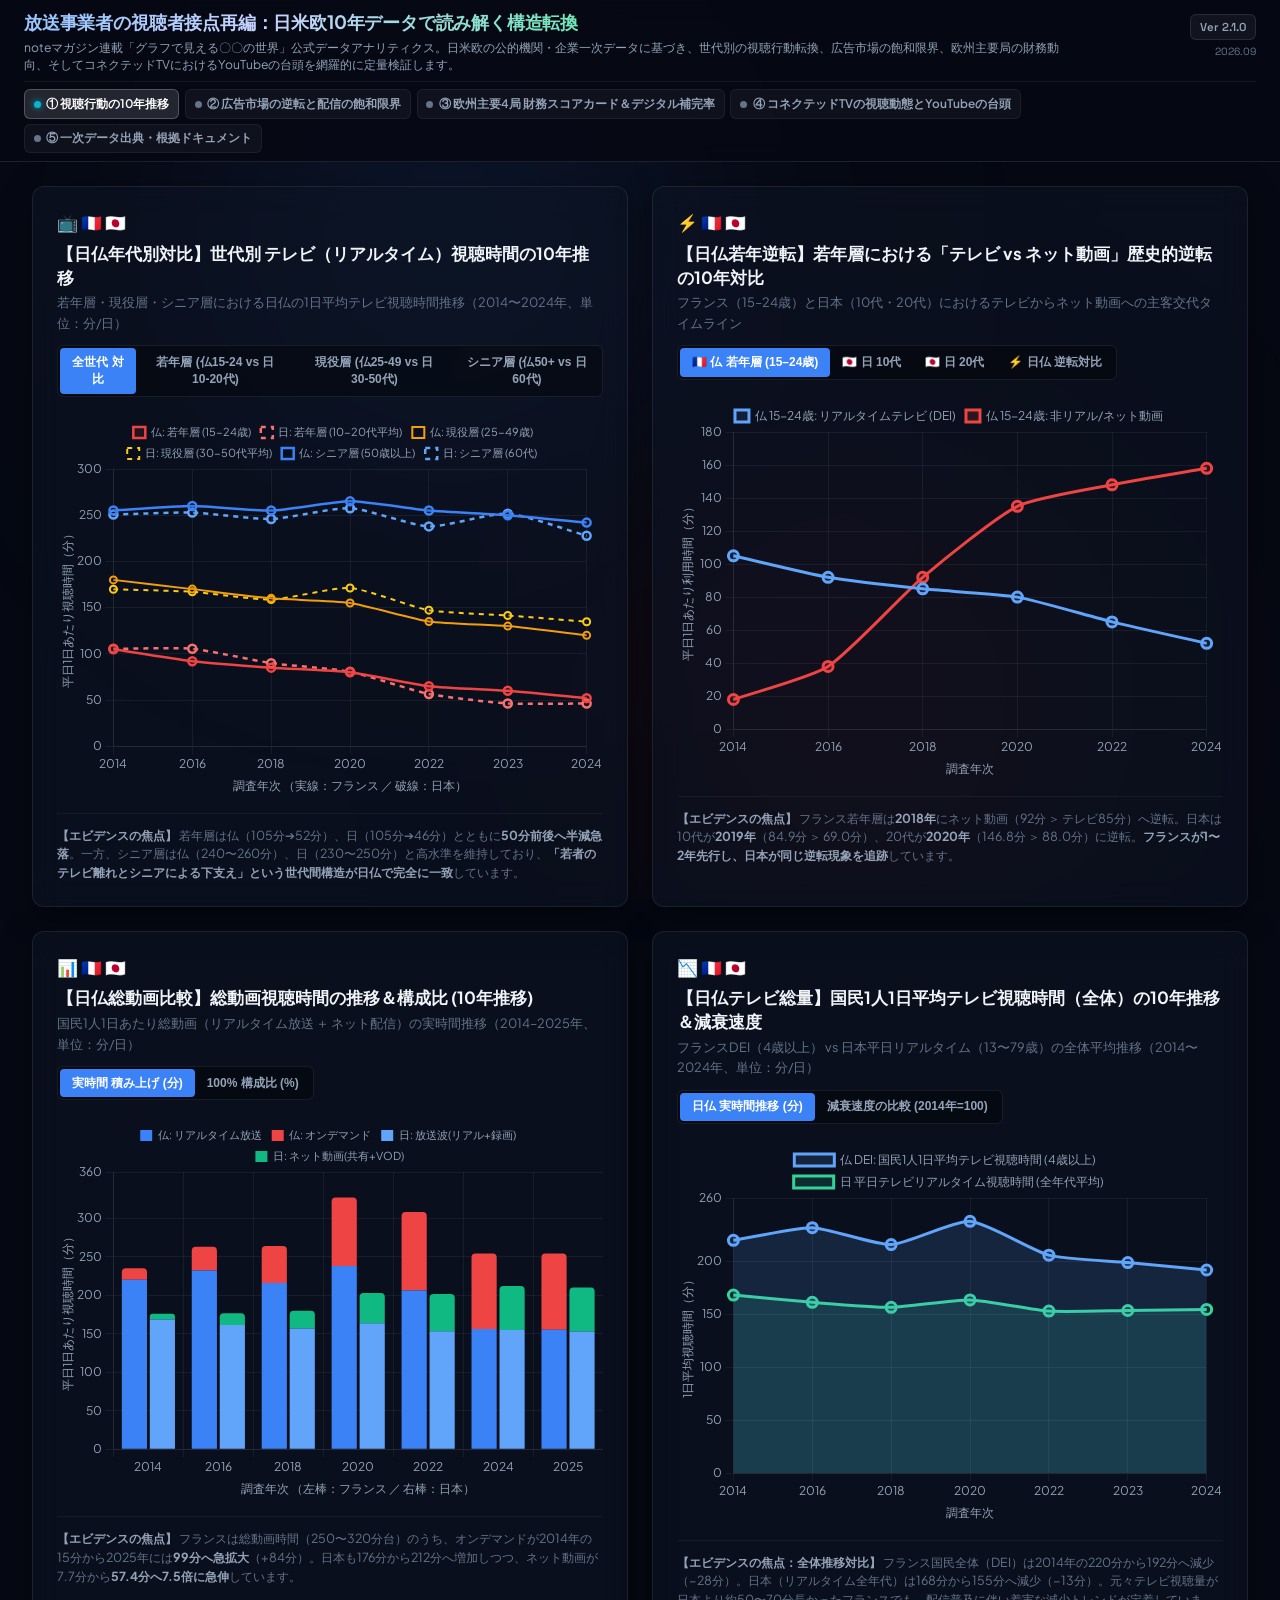
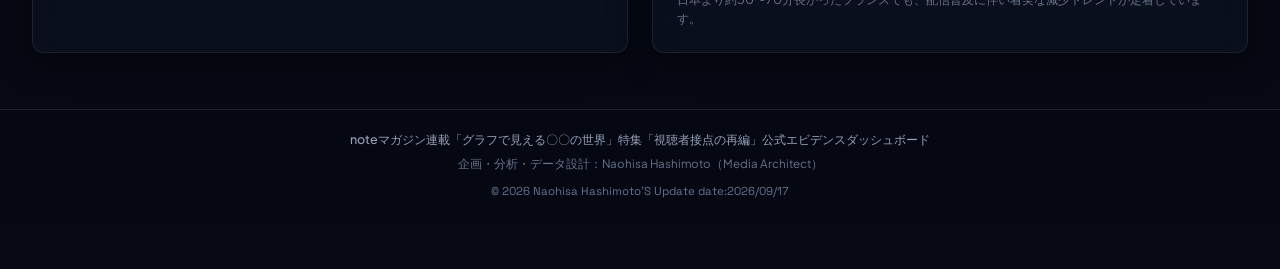
==== commit 716cefd3: "fix(card1-4): align national viewing comparison chart Y-axis minimum to 0" ====
--- a/index.html
+++ b/index.html
@@ -2427,8 +2427,8 @@
                 maintainAspectRatio: false,
                 scales: {
                     y: {
-                        title: { display: true, text: '1\u65e5\u5e73\u5747\u8996\u8074\u6642\u9593\uff08\u5206\uff09' },
-                        min: 120,
+                        title: { display: true, text: '1日平均視聴時間（分）' },
+                        min: 0,
                         max: 260
                     },
                     x: { title: { display: true, text: '\u8abf\u67fb\u5e74\u6b21' } }
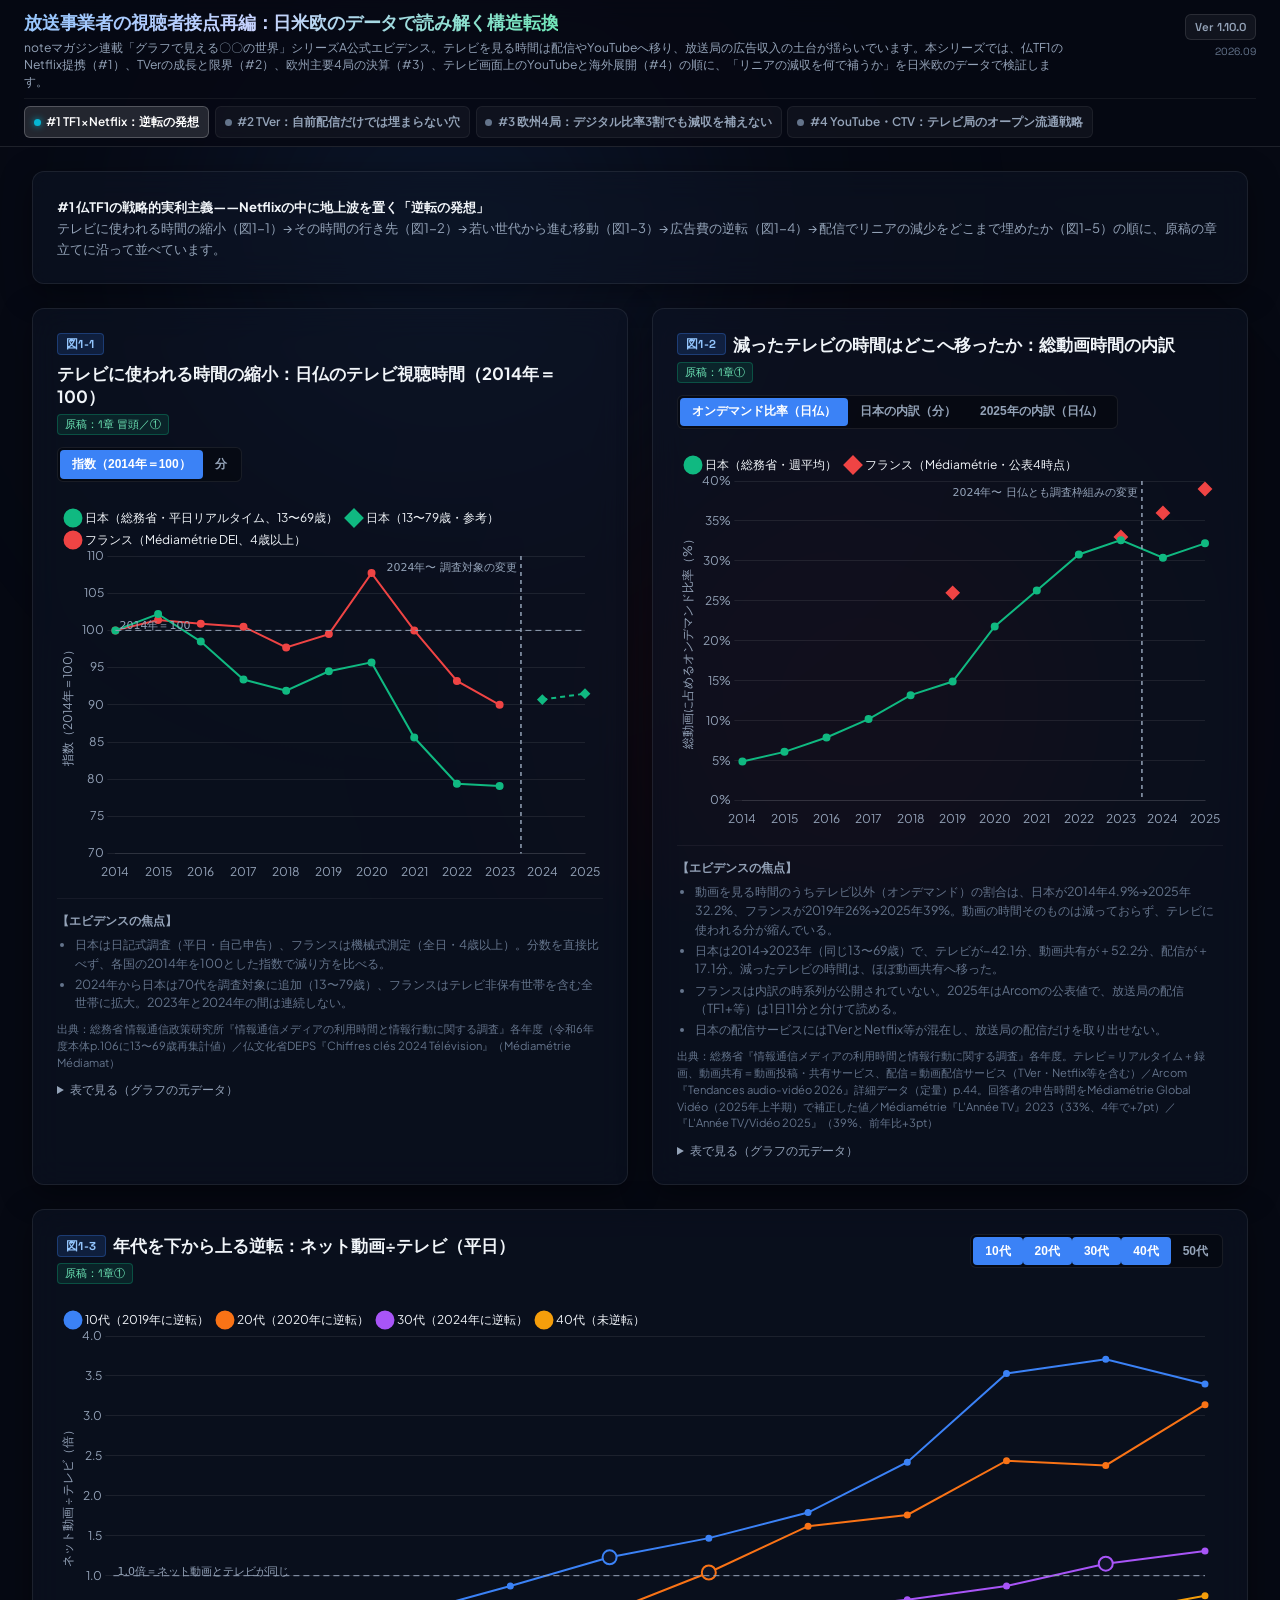
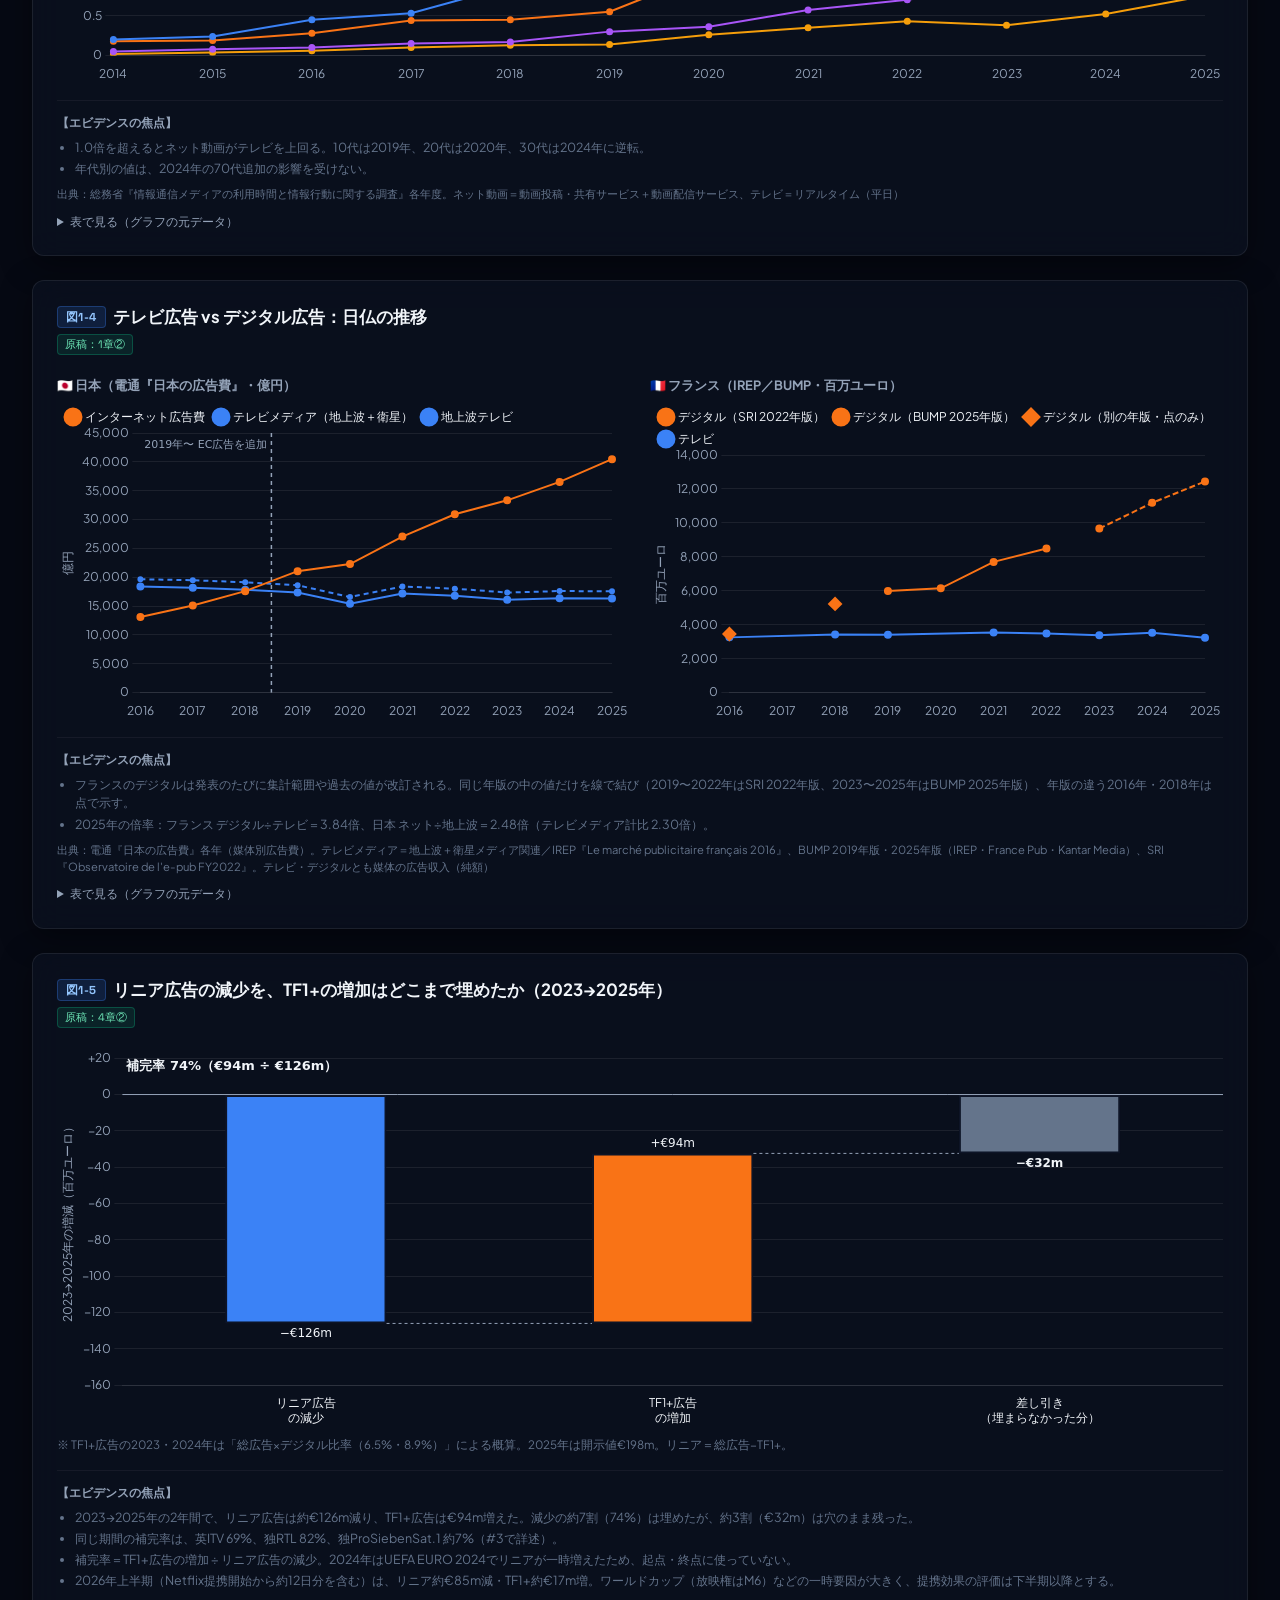
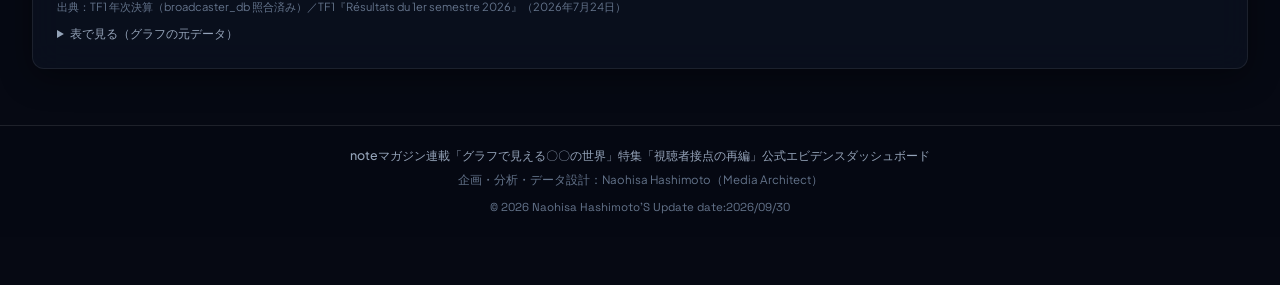
==== commit 6f84a35d: "deploy: replace dashboard with v1.10.0 (series A #1-#4, primary-source verified)" ====
--- a/index.html
+++ b/index.html
@@ -1,4094 +1,1136 @@
-<!DOCTYPE html>
-<html lang="ja">
-<head>
-    <meta charset="UTF-8">
-    <meta name="viewport" content="width=device-width, initial-scale=1.0">
-    <title>放送事業者の視聴者接点再編 BIダッシュボード — 日米欧10年データで読み解く構造転換 (2014–2025) Ver 2.1.0</title>
-    <meta name="description" content="noteマガジン連載「グラフで見える〇〇の世界」公式エビデンスダッシュボード。特集「視聴者接点の再編」に対応し、日米欧の視聴構造10年推移、広告サチレーション、欧州主要局財務スコア、コネクテッドTVにおけるYouTubeの台頭を網羅的に定量検証・可視化。">
-    <meta name="author" content="naohisastry">
-    
-    <!-- OGP Settings -->
-    <meta property="og:site_name" content="グラフで見える〇〇の世界 (Naohisa Hashimoto Media Architecture Research)">
-    <meta property="og:title" content="放送事業者の視聴者接点再編 BIダッシュボード — 日米欧10年データで読み解く構造転換">
-    <meta property="og:description" content="noteマガジン連載「グラフで見える〇〇の世界」特集「視聴者接点の再編」公式エビデンス。日米欧の視聴構造10年推移、広告サチレーション、欧州局財務スコア、コネクテッドTVにおけるYouTubeシェアを定量検証。">
-    <meta property="og:url" content="https://naohisastry.github.io/broadcaster-audience-shift-dashboard/">
-    <meta property="og:image" content="https://naohisastry.github.io/broadcaster-audience-shift-dashboard/social-preview.png">
-    <meta name="twitter:card" content="summary_large_image">
-    <meta name="twitter:title" content="放送事業者の視聴者接点再編 BIダッシュボード — 日米欧10年データで読み解く構造転換">
-    <meta name="twitter:description" content="noteマガジン連載「グラフで見える〇〇の世界」特集「視聴者接点の再編」公式エビデンス。日米欧の視聴構造10年推移、広告サチレーション、欧州局財務スコア、コネクテッドTVにおけるYouTubeシェアを定量検証。">
-    <meta name="twitter:image" content="https://naohisastry.github.io/broadcaster-audience-shift-dashboard/social-preview.png">
-
-    <!-- Fonts -->
-    <link rel="preconnect" href="https://fonts.googleapis.com">
-    <link rel="preconnect" href="https://fonts.gstatic.com" crossorigin>
-    <link href="https://fonts.googleapis.com/css2?family=Plus+Jakarta+Sans:wght@300;400;500;600;700;800&family=Space+Grotesk:wght@500;600;700&display=swap" rel="stylesheet">
-    
-    <!-- Styles -->
-    <style>
-/* Premium Dark Theme Stylesheet for Series A #1 Dashboard */
-:root {
-    --bg-main: #060913;
-    --bg-card: rgba(13, 20, 38, 0.55);
-    --bg-card-hover: rgba(20, 30, 58, 0.7);
-    --border-color: rgba(255, 255, 255, 0.08);
-    --border-hover: rgba(59, 130, 246, 0.3);
-    
-    --text-primary: #f1f5f9;
-    --text-secondary: #94a3b8;
-    --text-muted: #64748b;
-    
-    /* Brand & Neon Accents */
-    --accent-blue: #3b82f6;
-    --accent-blue-glow: rgba(59, 130, 246, 0.2);
-    --accent-netflix: #e50914;
-    --accent-tf1: #0055a5;
-    --accent-purple: #a855f7;
-    --accent-green: #10b981;
-    --accent-orange: #f97316;
-    --accent-yellow: #eab308;
-    
-    --font-sans: 'Plus Jakarta Sans', -apple-system, BlinkMacSystemFont, Segoe UI, Roboto, sans-serif;
-    --font-mono: 'Space Grotesk', monospace;
-    
-    --card-shadow: 0 8px 32px 0 rgba(0, 0, 0, 0.4);
-    --card-blur: blur(16px);
-}
-
-* {
-    box-sizing: border-box;
-    margin: 0;
-    padding: 0;
-}
-
-body {
-    background-color: #060913; background-color: var(--bg-main);
-    color: var(--text-primary);
-    font-family: var(--font-sans);
-    min-height: 100vh;
-    overflow-x: hidden;
-    line-height: 1.6;
-    padding-bottom: 3rem;
-}
-
-/* Background Glowing Orbs */
-.glow-container {
-    position: fixed;
-    top: 0;
-    left: 0;
-    width: 100%;
-    height: 100%;
-    z-index: -1;
-    overflow: hidden;
-    pointer-events: none;
-}
-
-.glow-orb {
-    position: absolute;
-    border-radius: 50%;
-    filter: blur(120px);
-    opacity: 0.15;
-    mix-blend-mode: screen;
-    animation: float 20s infinite alternate;
-}
-
-.orb-1 {
-    top: -10%;
-    left: 10%;
-    width: 50vw;
-    height: 50vw;
-    background: radial-gradient(circle, var(--accent-blue) 0%, transparent 80%);
-}
-
-.orb-2 {
-    bottom: -10%;
-    right: 10%;
-    width: 45vw;
-    height: 45vw;
-    background: radial-gradient(circle, var(--accent-netflix) 0%, transparent 80%);
-    animation-delay: -5s;
-}
-
-@keyframes float {
-    0% { transform: translate(0, 0) scale(1); }
-    100% { transform: translate(5%, 5%) scale(1.08); }
-}
-
-/* Header (Crypto-Shift Style Unified Header) */
-.app-header {
-    background: rgba(6, 9, 19, 0.85);
-    backdrop-filter: blur(12px);
-    -webkit-backdrop-filter: blur(12px);
-    border-bottom: 1px solid rgba(255, 255, 255, 0.1);
-    position: sticky;
-    top: 0;
-    z-index: 100;
-    padding: 0.65rem 0 0.5rem 0;
-}
-
-.header-content {
-    max-width: 1400px;
-    margin: 0 auto;
-    padding: 0 1.5rem;
-    display: flex;
-    flex-direction: column;
-    gap: 0.5rem;
-}
-
-/* Row 1: Title, Subtitle, Version */
-.header-row-main {
-    display: flex;
-    justify-content: space-between;
-    align-items: flex-start;
-    gap: 1.5rem;
-}
-
-.header-text-area {
-    display: flex;
-    flex-direction: column;
-    gap: 0.25rem;
-}
-
-.header-badges {
-    display: flex;
-    align-items: center;
-    gap: 0.4rem;
-    flex-wrap: wrap;
-    margin-bottom: 0.15rem;
-}
-
-.badge {
-    display: inline-block;
-    font-family: var(--font-mono);
-    font-size: 0.68rem;
-    font-weight: 700;
-    letter-spacing: 0.06em;
-    padding: 0.15rem 0.5rem;
-    border-radius: 4px;
-    background: rgba(59, 130, 246, 0.15);
-    color: #93c5fd;
-    border: 1px solid rgba(59, 130, 246, 0.3);
-}
-
-.badge-red {
-    background: rgba(229, 9, 20, 0.15);
-    color: #fca5a5;
-    border-color: rgba(229, 9, 20, 0.3);
-}
-
-.badge-emerald {
-    background: rgba(16, 185, 129, 0.15);
-    color: #6ee7b7;
-    border-color: rgba(16, 185, 129, 0.3);
-}
-
-.app-header h1 {
-    font-size: 1.15rem;
-    font-weight: 700;
-    letter-spacing: -0.01em;
-    line-height: 1.35;
-    margin: 0;
-    color: #f1f5f9;
-}
-
-.gradient-title {
-    background: linear-gradient(135deg, #93c5fd 0%, #c7d2fe 45%, #6ee7b7 100%);
-    -webkit-background-clip: text;
-    -webkit-text-fill-color: transparent;
-}
-
-.header-desc {
-    font-size: 0.76rem;
-    color: #94a3b8;
-    line-height: 1.4;
-    max-width: 1050px;
-    margin: 0;
-}
-
-.header-version {
-    text-align: right;
-    white-space: nowrap;
-    padding-top: 0.2rem;
-    display: flex;
-    flex-direction: column;
-    align-items: flex-end;
-    gap: 0.2rem;
-}
-
-.version-tag {
-    font-family: var(--font-mono);
-    font-size: 0.72rem;
-    font-weight: 600;
-    color: #94a3b8;
-    background: rgba(255, 255, 255, 0.05);
-    border: 1px solid rgba(255, 255, 255, 0.1);
-    padding: 0.2rem 0.55rem;
-    border-radius: 6px;
-}
-
-.version-date {
-    font-family: var(--font-mono);
-    font-size: 0.65rem;
-    color: #64748b;
-}
-
-/* Row 2: Unified Navigation Tabs */
-.header-row-nav {
-    border-top: 1px solid rgba(255, 255, 255, 0.06);
-    padding-top: 0.45rem;
-    display: flex;
-    align-items: center;
-    justify-content: space-between;
-    gap: 1rem;
-}
-
-.nav-tabs {
-    display: flex;
-    align-items: center;
-    gap: 0.35rem;
-    flex-wrap: wrap;
-    row-gap: 0.35rem;
-}
-
-.nav-tab-btn {
-    background: rgba(255, 255, 255, 0.04);
-    border: 1px solid rgba(255, 255, 255, 0.06);
-    border-radius: 6px;
-    color: #94a3b8;
-    font-family: var(--font-sans);
-    font-size: 0.74rem;
-    font-weight: 600;
-    padding: 0.32rem 0.55rem;
-    cursor: pointer;
-    transition: all 0.2s ease;
-    white-space: nowrap;
-    display: flex;
-    align-items: center;
-    gap: 0.35rem;
-}
-
-.nav-tab-btn:hover {
-    color: #f1f5f9;
-    background: rgba(255, 255, 255, 0.08);
-    border-color: rgba(255, 255, 255, 0.12);
-}
-
-.nav-tab-btn.active {
-    color: #ffffff;
-    background: rgba(255, 255, 255, 0.12);
-    border-color: rgba(255, 255, 255, 0.22);
-}
-
-.tab-dot {
-    width: 7px;
-    height: 7px;
-    border-radius: 50%;
-    background: #64748b;
-    display: inline-block;
-    transition: all 0.2s ease;
-}
-
-.nav-tab-btn.active .tab-dot {
-    background: #06b6d4;
-    box-shadow: 0 0 7px rgba(6, 182, 212, 0.85);
-}
-
-/* Footer (Crypto-Shift Style) */
-.app-footer {
-    border-top: 1px solid rgba(255, 255, 255, 0.1);
-    background: rgba(6, 9, 19, 0.85);
-    backdrop-filter: blur(12px);
-    -webkit-backdrop-filter: blur(12px);
-    margin-top: 3.5rem;
-    padding: 1.25rem 0;
-}
-
-.footer-container {
-    max-width: 1400px;
-    margin: 0 auto;
-    padding: 0 1.5rem;
-    display: flex;
-    flex-direction: column;
-    align-items: center;
-    justify-content: center;
-    gap: 0.35rem;
-    text-align: center;
-}
-
-.footer-title {
-    font-size: 0.78rem;
-    color: #94a3b8;
-    font-weight: 500;
-}
-
-.footer-sub {
-    font-size: 0.72rem;
-    color: #64748b;
-}
-
-#footer-line {
-    font-family: var(--font-mono);
-    font-size: 0.72rem;
-    color: #64748b;
-    margin-top: 0.2rem;
-}
-
-/* Main Container */
-.dashboard-container {
-    max-width: 1400px;
-    margin: 1.5rem auto 0 auto;
-    padding: 0 2rem;
-}
-
-.tab-pane {
-    display: none;
-    animation: fadeIn 0.3s ease;
-}
-
-.tab-pane.active {
-    display: block;
-}
-
-@keyframes fadeIn {
-    from { opacity: 0; transform: translateY(6px); }
-    to { opacity: 1; transform: translateY(0); }
-}
-
-/* Cards & Grid */
-.cards-grid {
-    display: grid;
-    grid-template-columns: repeat(auto-fit, minmax(550px, 1fr));
-    gap: 1.5rem;
-    margin-bottom: 1.5rem;
-}
-
-@media (max-width: 768px) {
-    .cards-grid {
-        grid-template-columns: 1fr;
-    }
-}
-
-.card {
-    background: var(--bg-card);
-    backdrop-filter: var(--card-blur);
-    border: 1px solid var(--border-color);
-    border-radius: 12px;
-    padding: 1.5rem;
-    box-shadow: var(--card-shadow);
-    transition: border-color 0.2s ease;
-}
-
-.card-full-width {
-    grid-column: 1 / -1;
-}
-
-.card:hover {
-    border-color: var(--border-hover);
-}
-
-.card-header {
-    display: flex;
-    justify-content: space-between;
-    align-items: flex-start;
-    margin-bottom: 1.25rem;
-    flex-wrap: wrap;
-    gap: 0.75rem;
-}
-
-.card-title {
-    font-size: 1.05rem;
-    font-weight: 700;
-    color: var(--text-primary);
-    display: flex;
-    align-items: baseline;
-    flex-wrap: wrap;
-    gap: 0.45rem;
-    line-height: 1.4;
-}
-
-.card-subtitle {
-    font-size: 0.8rem;
-    color: var(--text-muted);
-    margin-top: 0.2rem;
-}
-
-.card-actions {
-    display: flex;
-    gap: 0.5rem;
-}
-
-/* Toggle Group & Buttons */
-.pill-btn-group {
-    display: inline-flex;
-    background: rgba(0, 0, 0, 0.35);
-    border: 1px solid var(--border-color);
-    border-radius: 6px;
-    padding: 2px;
-}
-
-.pill-btn {
-    background: transparent;
-    border: none;
-    color: var(--text-secondary);
-    font-size: 0.75rem;
-    font-weight: 600;
-    padding: 0.35rem 0.75rem;
-    border-radius: 4px;
-    cursor: pointer;
-    transition: all 0.15s ease;
-}
-
-.pill-btn:hover {
-    color: var(--text-primary);
-}
-
-.pill-btn.active {
-    background: var(--accent-blue);
-    color: #fff;
-}
-
-/* Chart Canvas Wrapper */
-.chart-container {
-    position: relative;
-    width: 100%;
-    height: 380px;
-}
-
-.chart-container-tall {
-    height: 440px;
-}
-
-/* Footer / Evidence Note */
-.card-note {
-    font-size: 0.78rem;
-    color: var(--text-muted);
-    margin-top: 1rem;
-    padding-top: 0.75rem;
-    border-top: 1px solid rgba(255, 255, 255, 0.05);
-    line-height: 1.5;
-}
-
-.card-note strong {
-    color: var(--text-secondary);
-}
-
-/* Data Table */
-.data-table-wrapper {
-    overflow-x: auto;
-    margin-top: 1rem;
-}
-
-.evidence-table {
-    width: 100%;
-    border-collapse: collapse;
-    font-size: 0.82rem;
-    text-align: left;
-}
-
-.evidence-table th {
-    background: rgba(255, 255, 255, 0.03);
-    color: var(--text-secondary);
-    font-weight: 700;
-    padding: 0.75rem 1rem;
-    border-bottom: 1px solid var(--border-color);
-    white-space: nowrap;
-}
-
-.evidence-table td {
-    padding: 0.75rem 1rem;
-    border-bottom: 1px solid rgba(255, 255, 255, 0.04);
-    color: var(--text-primary);
-    vertical-align: middle;
-}
-
-.evidence-table tr:hover td {
-    background: rgba(255, 255, 255, 0.02);
-}
-
-.tag-badge {
-    display: inline-block;
-    font-family: var(--font-mono);
-    font-size: 0.72rem;
-    font-weight: 700;
-    padding: 0.2rem 0.5rem;
-    border-radius: 4px;
-}
-
-.tag-red {
-    background: rgba(229, 9, 20, 0.15);
-    color: #f87171;
-    border: 1px solid rgba(229, 9, 20, 0.3);
-}
-
-.tag-blue {
-    background: rgba(59, 130, 246, 0.15);
-    color: #60a5fa;
-    border: 1px solid rgba(59, 130, 246, 0.3);
-}
-
-.tag-green {
-    background: rgba(16, 185, 129, 0.15);
-    color: #34d399;
-    border: 1px solid rgba(16, 185, 129, 0.3);
-}
-
-/* Step Flow Architecture */
-.flow-container {
-    display: flex;
-    flex-direction: column;
-    gap: 0.75rem;
-    margin-top: 1rem;
-}
-
-.flow-step {
-    background: rgba(0, 0, 0, 0.25);
-    border: 1px solid var(--border-color);
-    border-radius: 8px;
-    padding: 1rem 1.25rem;
-    display: flex;
-    align-items: flex-start;
-    gap: 1rem;
-    transition: all 0.2s ease;
-}
-
-.flow-step:hover {
-    border-color: rgba(59, 130, 246, 0.4);
-    background: rgba(59, 130, 246, 0.03);
-}
-
-.flow-num {
-    font-family: var(--font-mono);
-    font-weight: 800;
-    font-size: 1.1rem;
-    color: #60a5fa;
-    background: rgba(59, 130, 246, 0.15);
-    width: 32px;
-    height: 32px;
-    border-radius: 50%;
-    display: flex;
-    align-items: center;
-    justify-content: center;
-    flex-shrink: 0;
-}
-
-.flow-content h4 {
-    font-size: 0.95rem;
-    font-weight: 700;
-    margin-bottom: 0.25rem;
-    color: var(--text-primary);
-}
-
-.flow-content p {
-    font-size: 0.82rem;
-    color: var(--text-secondary);
-    line-height: 1.5;
-}
-
-/* Sources List in Tab 4 */
-.source-box {
-    background: rgba(0, 0, 0, 0.25);
-    border: 1px solid var(--border-color);
-    border-radius: 8px;
-    padding: 1.25rem;
-    margin-bottom: 1rem;
-}
-
-.source-box h3 {
-    font-size: 1rem;
-    font-weight: 700;
-    color: #60a5fa;
-    margin-bottom: 0.5rem;
-    display: flex;
-    align-items: center;
-    gap: 0.5rem;
-}
-
-.source-box ul {
-    list-style: none;
-    padding-left: 0;
-    font-size: 0.85rem;
-    color: var(--text-secondary);
-}
-
-.source-box li {
-    margin-bottom: 0.5rem;
-    line-height: 1.5;
-}
-
-.source-box a {
-    color: #93c5fd;
-    text-decoration: underline;
-    text-underline-offset: 3px;
-}
-
-.source-box a:hover {
-    color: #bfdbfe;
-}
-
-/* Metrics & KPI Card Components for v2.0.0 */
-.metrics-banner {
-    display: grid;
-    grid-template-columns: repeat(auto-fit, minmax(240px, 1fr));
-    gap: 1rem;
-    background: rgba(13, 20, 38, 0.7);
-    border: 1px solid rgba(59, 130, 246, 0.25);
-    border-radius: 12px;
-    padding: 1.1rem;
-    margin-bottom: 1.25rem;
-    backdrop-filter: blur(8px);
-}
-
-.metric-item {
-    display: flex;
-    flex-direction: column;
-    gap: 0.35rem;
-    padding: 0.5rem;
-    border-left: 3px solid var(--accent-blue);
-    padding-left: 0.85rem;
-}
-
-.metric-item.metric-red {
-    border-left-color: #ef4444;
-}
-
-.metric-item.metric-cyan {
-    border-left-color: #06b6d4;
-}
-
-.metric-item.metric-orange {
-    border-left-color: #f97316;
-}
-
-.metric-label {
-    font-size: 0.78rem;
-    color: var(--text-secondary);
-    font-weight: 600;
-    text-transform: uppercase;
-    letter-spacing: 0.04em;
-}
-
-.metric-val-row {
-    display: flex;
-    align-items: baseline;
-    gap: 0.4rem;
-}
-
-.metric-value {
-    font-family: var(--font-mono);
-    font-size: 1.5rem;
-    font-weight: 800;
-    line-height: 1;
-    color: var(--text-primary);
-}
-
-.metric-unit {
-    font-size: 0.8rem;
-    color: var(--text-muted);
-}
-
-.metric-sub {
-    font-size: 0.75rem;
-    color: #94a3b8;
-    line-height: 1.35;
-}
-
-/* 4-Column KPI Grid for Forecast Simulation */
-.kpi-grid-4 {
-    display: grid;
-    grid-template-columns: repeat(4, 1fr);
-    gap: 0.75rem;
-    margin-bottom: 1.25rem;
-}
-
-@media (max-width: 900px) {
-    .kpi-grid-4 {
-        grid-template-columns: repeat(2, 1fr);
-    }
-}
-
-@media (max-width: 540px) {
-    .kpi-grid-4 {
-        grid-template-columns: 1fr;
-    }
-}
-
-.kpi-stat-card {
-    background: rgba(0, 0, 0, 0.35);
-    border: 1px solid var(--border-color);
-    border-radius: 10px;
-    padding: 1rem;
-    display: flex;
-    flex-direction: column;
-    justify-content: space-between;
-    transition: all 0.2s ease;
-}
-
-.kpi-stat-card:hover {
-    border-color: rgba(255, 255, 255, 0.2);
-    transform: translateY(-2px);
-}
-
-.kpi-stat-card.card-danger {
-    border-top: 3px solid #ef4444;
-    background: linear-gradient(180deg, rgba(239, 68, 68, 0.08) 0%, rgba(0, 0, 0, 0.3) 100%);
-}
-
-.kpi-stat-card.card-success {
-    border-top: 3px solid #06b6d4;
-    background: linear-gradient(180deg, rgba(6, 182, 212, 0.08) 0%, rgba(0, 0, 0, 0.3) 100%);
-}
-
-.kpi-stat-card.card-warning {
-    border-top: 3px solid #f59e0b;
-    background: linear-gradient(180deg, rgba(245, 158, 11, 0.08) 0%, rgba(0, 0, 0, 0.3) 100%);
-}
-
-.kpi-stat-card.card-highlight {
-    border-top: 3px solid #a855f7;
-    background: linear-gradient(180deg, rgba(168, 85, 247, 0.08) 0%, rgba(0, 0, 0, 0.3) 100%);
-}
-
-.kpi-stat-title {
-    font-size: 0.78rem;
-    color: var(--text-secondary);
-    font-weight: 600;
-    margin-bottom: 0.4rem;
-}
-
-.kpi-stat-val {
-    font-family: var(--font-mono);
-    font-size: 1.45rem;
-    font-weight: 800;
-    margin-bottom: 0.25rem;
-}
-
-.kpi-stat-sub {
-    font-size: 0.72rem;
-    color: var(--text-muted);
-}
-</style>
-    
-    <!-- Chart.js: Local bundle first, CDN fallback -->
-    <script>
-/*!
- * Chart.js v4.5.1
- * https://www.chartjs.org
- * (c) 2025 Chart.js Contributors
- * Released under the MIT License
- */
-!function(t,e){"object"==typeof exports&&"undefined"!=typeof module?module.exports=e():"function"==typeof define&&define.amd?define(e):(t="undefined"!=typeof globalThis?globalThis:t||self).Chart=e()}(this,(function(){"use strict";var t=Object.freeze({__proto__:null,get Colors(){return Jo},get Decimation(){return ta},get Filler(){return ba},get Legend(){return Ma},get SubTitle(){return Pa},get Title(){return ka},get Tooltip(){return Na}});function e(){}const i=(()=>{let t=0;return()=>t++})();function s(t){return null==t}function n(t){if(Array.isArray&&Array.isArray(t))return!0;const e=Object.prototype.toString.call(t);return"[object"===e.slice(0,7)&&"Array]"===e.slice(-6)}function o(t){return null!==t&&"[object Object]"===Object.prototype.toString.call(t)}function a(t){return("number"==typeof t||t instanceof Number)&&isFinite(+t)}function r(t,e){return a(t)?t:e}function l(t,e){return void 0===t?e:t}const h=(t,e)=>"string"==typeof t&&t.endsWith("%")?parseFloat(t)/100:+t/e,c=(t,e)=>"string"==typeof t&&t.endsWith("%")?parseFloat(t)/100*e:+t;function d(t,e,i){if(t&&"function"==typeof t.call)return t.apply(i,e)}function u(t,e,i,s){let a,r,l;if(n(t))if(r=t.length,s)for(a=r-1;a>=0;a--)e.call(i,t[a],a);else for(a=0;a<r;a++)e.call(i,t[a],a);else if(o(t))for(l=Object.keys(t),r=l.length,a=0;a<r;a++)e.call(i,t[l[a]],l[a])}function f(t,e){let i,s,n,o;if(!t||!e||t.length!==e.length)return!1;for(i=0,s=t.length;i<s;++i)if(n=t[i],o=e[i],n.datasetIndex!==o.datasetIndex||n.index!==o.index)return!1;return!0}function g(t){if(n(t))return t.map(g);if(o(t)){const e=Object.create(null),i=Object.keys(t),s=i.length;let n=0;for(;n<s;++n)e[i[n]]=g(t[i[n]]);return e}return t}function p(t){return-1===["__proto__","prototype","constructor"].indexOf(t)}function m(t,e,i,s){if(!p(t))return;const n=e[t],a=i[t];o(n)&&o(a)?x(n,a,s):e[t]=g(a)}function x(t,e,i){const s=n(e)?e:[e],a=s.length;if(!o(t))return t;const r=(i=i||{}).merger||m;let l;for(let e=0;e<a;++e){if(l=s[e],!o(l))continue;const n=Object.keys(l);for(let e=0,s=n.length;e<s;++e)r(n[e],t,l,i)}return t}function b(t,e){return x(t,e,{merger:_})}function _(t,e,i){if(!p(t))return;const s=e[t],n=i[t];o(s)&&o(n)?b(s,n):Object.prototype.hasOwnProperty.call(e,t)||(e[t]=g(n))}const y={"":t=>t,x:t=>t.x,y:t=>t.y};function v(t){const e=t.split("."),i=[];let s="";for(const t of e)s+=t,s.endsWith("\\")?s=s.slice(0,-1)+".":(i.push(s),s="");return i}function M(t,e){const i=y[e]||(y[e]=function(t){const e=v(t);return t=>{for(const i of e){if(""===i)break;t=t&&t[i]}return t}}(e));return i(t)}function w(t){return t.charAt(0).toUpperCase()+t.slice(1)}const k=t=>void 0!==t,S=t=>"function"==typeof t,P=(t,e)=>{if(t.size!==e.size)return!1;for(const i of t)if(!e.has(i))return!1;return!0};function D(t){return"mouseup"===t.type||"click"===t.type||"contextmenu"===t.type}const C=Math.PI,O=2*C,A=O+C,T=Number.POSITIVE_INFINITY,L=C/180,E=C/2,R=C/4,I=2*C/3,z=Math.log10,F=Math.sign;function V(t,e,i){return Math.abs(t-e)<i}function B(t){const e=Math.round(t);t=V(t,e,t/1e3)?e:t;const i=Math.pow(10,Math.floor(z(t))),s=t/i;return(s<=1?1:s<=2?2:s<=5?5:10)*i}function W(t){const e=[],i=Math.sqrt(t);let s;for(s=1;s<i;s++)t%s==0&&(e.push(s),e.push(t/s));return i===(0|i)&&e.push(i),e.sort(((t,e)=>t-e)).pop(),e}function N(t){return!function(t){return"symbol"==typeof t||"object"==typeof t&&null!==t&&!(Symbol.toPrimitive in t||"toString"in t||"valueOf"in t)}(t)&&!isNaN(parseFloat(t))&&isFinite(t)}function H(t,e){const i=Math.round(t);return i-e<=t&&i+e>=t}function j(t,e,i){let s,n,o;for(s=0,n=t.length;s<n;s++)o=t[s][i],isNaN(o)||(e.min=Math.min(e.min,o),e.max=Math.max(e.max,o))}function $(t){return t*(C/180)}function Y(t){return t*(180/C)}function U(t){if(!a(t))return;let e=1,i=0;for(;Math.round(t*e)/e!==t;)e*=10,i++;return i}function X(t,e){const i=e.x-t.x,s=e.y-t.y,n=Math.sqrt(i*i+s*s);let o=Math.atan2(s,i);return o<-.5*C&&(o+=O),{angle:o,distance:n}}function q(t,e){return Math.sqrt(Math.pow(e.x-t.x,2)+Math.pow(e.y-t.y,2))}function K(t,e){return(t-e+A)%O-C}function G(t){return(t%O+O)%O}function J(t,e,i,s){const n=G(t),o=G(e),a=G(i),r=G(o-n),l=G(a-n),h=G(n-o),c=G(n-a);return n===o||n===a||s&&o===a||r>l&&h<c}function Z(t,e,i){return Math.max(e,Math.min(i,t))}function Q(t){return Z(t,-32768,32767)}function tt(t,e,i,s=1e-6){return t>=Math.min(e,i)-s&&t<=Math.max(e,i)+s}function et(t,e,i){i=i||(i=>t[i]<e);let s,n=t.length-1,o=0;for(;n-o>1;)s=o+n>>1,i(s)?o=s:n=s;return{lo:o,hi:n}}const it=(t,e,i,s)=>et(t,i,s?s=>{const n=t[s][e];return n<i||n===i&&t[s+1][e]===i}:s=>t[s][e]<i),st=(t,e,i)=>et(t,i,(s=>t[s][e]>=i));function nt(t,e,i){let s=0,n=t.length;for(;s<n&&t[s]<e;)s++;for(;n>s&&t[n-1]>i;)n--;return s>0||n<t.length?t.slice(s,n):t}const ot=["push","pop","shift","splice","unshift"];function at(t,e){t._chartjs?t._chartjs.listeners.push(e):(Object.defineProperty(t,"_chartjs",{configurable:!0,enumerable:!1,value:{listeners:[e]}}),ot.forEach((e=>{const i="_onData"+w(e),s=t[e];Object.defineProperty(t,e,{configurable:!0,enumerable:!1,value(...e){const n=s.apply(this,e);return t._chartjs.listeners.forEach((t=>{"function"==typeof t[i]&&t[i](...e)})),n}})})))}function rt(t,e){const i=t._chartjs;if(!i)return;const s=i.listeners,n=s.indexOf(e);-1!==n&&s.splice(n,1),s.length>0||(ot.forEach((e=>{delete t[e]})),delete t._chartjs)}function lt(t){const e=new Set(t);return e.size===t.length?t:Array.from(e)}const ht="undefined"==typeof window?function(t){return t()}:window.requestAnimationFrame;function ct(t,e){let i=[],s=!1;return function(...n){i=n,s||(s=!0,ht.call(window,(()=>{s=!1,t.apply(e,i)})))}}function dt(t,e){let i;return function(...s){return e?(clearTimeout(i),i=setTimeout(t,e,s)):t.apply(this,s),e}}const ut=t=>"start"===t?"left":"end"===t?"right":"center",ft=(t,e,i)=>"start"===t?e:"end"===t?i:(e+i)/2,gt=(t,e,i,s)=>t===(s?"left":"right")?i:"center"===t?(e+i)/2:e;function pt(t,e,i){const n=e.length;let o=0,a=n;if(t._sorted){const{iScale:r,vScale:l,_parsed:h}=t,c=t.dataset&&t.dataset.options?t.dataset.options.spanGaps:null,d=r.axis,{min:u,max:f,minDefined:g,maxDefined:p}=r.getUserBounds();if(g){if(o=Math.min(it(h,d,u).lo,i?n:it(e,d,r.getPixelForValue(u)).lo),c){const t=h.slice(0,o+1).reverse().findIndex((t=>!s(t[l.axis])));o-=Math.max(0,t)}o=Z(o,0,n-1)}if(p){let t=Math.max(it(h,r.axis,f,!0).hi+1,i?0:it(e,d,r.getPixelForValue(f),!0).hi+1);if(c){const e=h.slice(t-1).findIndex((t=>!s(t[l.axis])));t+=Math.max(0,e)}a=Z(t,o,n)-o}else a=n-o}return{start:o,count:a}}function mt(t){const{xScale:e,yScale:i,_scaleRanges:s}=t,n={xmin:e.min,xmax:e.max,ymin:i.min,ymax:i.max};if(!s)return t._scaleRanges=n,!0;const o=s.xmin!==e.min||s.xmax!==e.max||s.ymin!==i.min||s.ymax!==i.max;return Object.assign(s,n),o}class xt{constructor(){this._request=null,this._charts=new Map,this._running=!1,this._lastDate=void 0}_notify(t,e,i,s){const n=e.listeners[s],o=e.duration;n.forEach((s=>s({chart:t,initial:e.initial,numSteps:o,currentStep:Math.min(i-e.start,o)})))}_refresh(){this._request||(this._running=!0,this._request=ht.call(window,(()=>{this._update(),this._request=null,this._running&&this._refresh()})))}_update(t=Date.now()){let e=0;this._charts.forEach(((i,s)=>{if(!i.running||!i.items.length)return;const n=i.items;let o,a=n.length-1,r=!1;for(;a>=0;--a)o=n[a],o._active?(o._total>i.duration&&(i.duration=o._total),o.tick(t),r=!0):(n[a]=n[n.length-1],n.pop());r&&(s.draw(),this._notify(s,i,t,"progress")),n.length||(i.running=!1,this._notify(s,i,t,"complete"),i.initial=!1),e+=n.length})),this._lastDate=t,0===e&&(this._running=!1)}_getAnims(t){const e=this._charts;let i=e.get(t);return i||(i={running:!1,initial:!0,items:[],listeners:{complete:[],progress:[]}},e.set(t,i)),i}listen(t,e,i){this._getAnims(t).listeners[e].push(i)}add(t,e){e&&e.length&&this._getAnims(t).items.push(...e)}has(t){return this._getAnims(t).items.length>0}start(t){const e=this._charts.get(t);e&&(e.running=!0,e.start=Date.now(),e.duration=e.items.reduce(((t,e)=>Math.max(t,e._duration)),0),this._refresh())}running(t){if(!this._running)return!1;const e=this._charts.get(t);return!!(e&&e.running&&e.items.length)}stop(t){const e=this._charts.get(t);if(!e||!e.items.length)return;const i=e.items;let s=i.length-1;for(;s>=0;--s)i[s].cancel();e.items=[],this._notify(t,e,Date.now(),"complete")}remove(t){return this._charts.delete(t)}}var bt=new xt;
-/*!
- * @kurkle/color v0.3.2
- * https://github.com/kurkle/color#readme
- * (c) 2023 Jukka Kurkela
- * Released under the MIT License
- */function _t(t){return t+.5|0}const yt=(t,e,i)=>Math.max(Math.min(t,i),e);function vt(t){return yt(_t(2.55*t),0,255)}function Mt(t){return yt(_t(255*t),0,255)}function wt(t){return yt(_t(t/2.55)/100,0,1)}function kt(t){return yt(_t(100*t),0,100)}const St={0:0,1:1,2:2,3:3,4:4,5:5,6:6,7:7,8:8,9:9,A:10,B:11,C:12,D:13,E:14,F:15,a:10,b:11,c:12,d:13,e:14,f:15},Pt=[..."0123456789ABCDEF"],Dt=t=>Pt[15&t],Ct=t=>Pt[(240&t)>>4]+Pt[15&t],Ot=t=>(240&t)>>4==(15&t);function At(t){var e=(t=>Ot(t.r)&&Ot(t.g)&&Ot(t.b)&&Ot(t.a))(t)?Dt:Ct;return t?"#"+e(t.r)+e(t.g)+e(t.b)+((t,e)=>t<255?e(t):"")(t.a,e):void 0}const Tt=/^(hsla?|hwb|hsv)\(\s*([-+.e\d]+)(?:deg)?[\s,]+([-+.e\d]+)%[\s,]+([-+.e\d]+)%(?:[\s,]+([-+.e\d]+)(%)?)?\s*\)$/;function Lt(t,e,i){const s=e*Math.min(i,1-i),n=(e,n=(e+t/30)%12)=>i-s*Math.max(Math.min(n-3,9-n,1),-1);return[n(0),n(8),n(4)]}function Et(t,e,i){const s=(s,n=(s+t/60)%6)=>i-i*e*Math.max(Math.min(n,4-n,1),0);return[s(5),s(3),s(1)]}function Rt(t,e,i){const s=Lt(t,1,.5);let n;for(e+i>1&&(n=1/(e+i),e*=n,i*=n),n=0;n<3;n++)s[n]*=1-e-i,s[n]+=e;return s}function It(t){const e=t.r/255,i=t.g/255,s=t.b/255,n=Math.max(e,i,s),o=Math.min(e,i,s),a=(n+o)/2;let r,l,h;return n!==o&&(h=n-o,l=a>.5?h/(2-n-o):h/(n+o),r=function(t,e,i,s,n){return t===n?(e-i)/s+(e<i?6:0):e===n?(i-t)/s+2:(t-e)/s+4}(e,i,s,h,n),r=60*r+.5),[0|r,l||0,a]}function zt(t,e,i,s){return(Array.isArray(e)?t(e[0],e[1],e[2]):t(e,i,s)).map(Mt)}function Ft(t,e,i){return zt(Lt,t,e,i)}function Vt(t){return(t%360+360)%360}function Bt(t){const e=Tt.exec(t);let i,s=255;if(!e)return;e[5]!==i&&(s=e[6]?vt(+e[5]):Mt(+e[5]));const n=Vt(+e[2]),o=+e[3]/100,a=+e[4]/100;return i="hwb"===e[1]?function(t,e,i){return zt(Rt,t,e,i)}(n,o,a):"hsv"===e[1]?function(t,e,i){return zt(Et,t,e,i)}(n,o,a):Ft(n,o,a),{r:i[0],g:i[1],b:i[2],a:s}}const Wt={x:"dark",Z:"light",Y:"re",X:"blu",W:"gr",V:"medium",U:"slate",A:"ee",T:"ol",S:"or",B:"ra",C:"lateg",D:"ights",R:"in",Q:"turquois",E:"hi",P:"ro",O:"al",N:"le",M:"de",L:"yello",F:"en",K:"ch",G:"arks",H:"ea",I:"ightg",J:"wh"},Nt={OiceXe:"f0f8ff",antiquewEte:"faebd7",aqua:"ffff",aquamarRe:"7fffd4",azuY:"f0ffff",beige:"f5f5dc",bisque:"ffe4c4",black:"0",blanKedOmond:"ffebcd",Xe:"ff",XeviTet:"8a2be2",bPwn:"a52a2a",burlywood:"deb887",caMtXe:"5f9ea0",KartYuse:"7fff00",KocTate:"d2691e",cSO:"ff7f50",cSnflowerXe:"6495ed",cSnsilk:"fff8dc",crimson:"dc143c",cyan:"ffff",xXe:"8b",xcyan:"8b8b",xgTMnPd:"b8860b",xWay:"a9a9a9",xgYF:"6400",xgYy:"a9a9a9",xkhaki:"bdb76b",xmagFta:"8b008b",xTivegYF:"556b2f",xSange:"ff8c00",xScEd:"9932cc",xYd:"8b0000",xsOmon:"e9967a",xsHgYF:"8fbc8f",xUXe:"483d8b",xUWay:"2f4f4f",xUgYy:"2f4f4f",xQe:"ced1",xviTet:"9400d3",dAppRk:"ff1493",dApskyXe:"bfff",dimWay:"696969",dimgYy:"696969",dodgerXe:"1e90ff",fiYbrick:"b22222",flSOwEte:"fffaf0",foYstWAn:"228b22",fuKsia:"ff00ff",gaRsbSo:"dcdcdc",ghostwEte:"f8f8ff",gTd:"ffd700",gTMnPd:"daa520",Way:"808080",gYF:"8000",gYFLw:"adff2f",gYy:"808080",honeyMw:"f0fff0",hotpRk:"ff69b4",RdianYd:"cd5c5c",Rdigo:"4b0082",ivSy:"fffff0",khaki:"f0e68c",lavFMr:"e6e6fa",lavFMrXsh:"fff0f5",lawngYF:"7cfc00",NmoncEffon:"fffacd",ZXe:"add8e6",ZcSO:"f08080",Zcyan:"e0ffff",ZgTMnPdLw:"fafad2",ZWay:"d3d3d3",ZgYF:"90ee90",ZgYy:"d3d3d3",ZpRk:"ffb6c1",ZsOmon:"ffa07a",ZsHgYF:"20b2aa",ZskyXe:"87cefa",ZUWay:"778899",ZUgYy:"778899",ZstAlXe:"b0c4de",ZLw:"ffffe0",lime:"ff00",limegYF:"32cd32",lRF:"faf0e6",magFta:"ff00ff",maPon:"800000",VaquamarRe:"66cdaa",VXe:"cd",VScEd:"ba55d3",VpurpN:"9370db",VsHgYF:"3cb371",VUXe:"7b68ee",VsprRggYF:"fa9a",VQe:"48d1cc",VviTetYd:"c71585",midnightXe:"191970",mRtcYam:"f5fffa",mistyPse:"ffe4e1",moccasR:"ffe4b5",navajowEte:"ffdead",navy:"80",Tdlace:"fdf5e6",Tive:"808000",TivedBb:"6b8e23",Sange:"ffa500",SangeYd:"ff4500",ScEd:"da70d6",pOegTMnPd:"eee8aa",pOegYF:"98fb98",pOeQe:"afeeee",pOeviTetYd:"db7093",papayawEp:"ffefd5",pHKpuff:"ffdab9",peru:"cd853f",pRk:"ffc0cb",plum:"dda0dd",powMrXe:"b0e0e6",purpN:"800080",YbeccapurpN:"663399",Yd:"ff0000",Psybrown:"bc8f8f",PyOXe:"4169e1",saddNbPwn:"8b4513",sOmon:"fa8072",sandybPwn:"f4a460",sHgYF:"2e8b57",sHshell:"fff5ee",siFna:"a0522d",silver:"c0c0c0",skyXe:"87ceeb",UXe:"6a5acd",UWay:"708090",UgYy:"708090",snow:"fffafa",sprRggYF:"ff7f",stAlXe:"4682b4",tan:"d2b48c",teO:"8080",tEstN:"d8bfd8",tomato:"ff6347",Qe:"40e0d0",viTet:"ee82ee",JHt:"f5deb3",wEte:"ffffff",wEtesmoke:"f5f5f5",Lw:"ffff00",LwgYF:"9acd32"};let Ht;function jt(t){Ht||(Ht=function(){const t={},e=Object.keys(Nt),i=Object.keys(Wt);let s,n,o,a,r;for(s=0;s<e.length;s++){for(a=r=e[s],n=0;n<i.length;n++)o=i[n],r=r.replace(o,Wt[o]);o=parseInt(Nt[a],16),t[r]=[o>>16&255,o>>8&255,255&o]}return t}(),Ht.transparent=[0,0,0,0]);const e=Ht[t.toLowerCase()];return e&&{r:e[0],g:e[1],b:e[2],a:4===e.length?e[3]:255}}const $t=/^rgba?\(\s*([-+.\d]+)(%)?[\s,]+([-+.e\d]+)(%)?[\s,]+([-+.e\d]+)(%)?(?:[\s,/]+([-+.e\d]+)(%)?)?\s*\)$/;const Yt=t=>t<=.0031308?12.92*t:1.055*Math.pow(t,1/2.4)-.055,Ut=t=>t<=.04045?t/12.92:Math.pow((t+.055)/1.055,2.4);function Xt(t,e,i){if(t){let s=It(t);s[e]=Math.max(0,Math.min(s[e]+s[e]*i,0===e?360:1)),s=Ft(s),t.r=s[0],t.g=s[1],t.b=s[2]}}function qt(t,e){return t?Object.assign(e||{},t):t}function Kt(t){var e={r:0,g:0,b:0,a:255};return Array.isArray(t)?t.length>=3&&(e={r:t[0],g:t[1],b:t[2],a:255},t.length>3&&(e.a=Mt(t[3]))):(e=qt(t,{r:0,g:0,b:0,a:1})).a=Mt(e.a),e}function Gt(t){return"r"===t.charAt(0)?function(t){const e=$t.exec(t);let i,s,n,o=255;if(e){if(e[7]!==i){const t=+e[7];o=e[8]?vt(t):yt(255*t,0,255)}return i=+e[1],s=+e[3],n=+e[5],i=255&(e[2]?vt(i):yt(i,0,255)),s=255&(e[4]?vt(s):yt(s,0,255)),n=255&(e[6]?vt(n):yt(n,0,255)),{r:i,g:s,b:n,a:o}}}(t):Bt(t)}class Jt{constructor(t){if(t instanceof Jt)return t;const e=typeof t;let i;var s,n,o;"object"===e?i=Kt(t):"string"===e&&(o=(s=t).length,"#"===s[0]&&(4===o||5===o?n={r:255&17*St[s[1]],g:255&17*St[s[2]],b:255&17*St[s[3]],a:5===o?17*St[s[4]]:255}:7!==o&&9!==o||(n={r:St[s[1]]<<4|St[s[2]],g:St[s[3]]<<4|St[s[4]],b:St[s[5]]<<4|St[s[6]],a:9===o?St[s[7]]<<4|St[s[8]]:255})),i=n||jt(t)||Gt(t)),this._rgb=i,this._valid=!!i}get valid(){return this._valid}get rgb(){var t=qt(this._rgb);return t&&(t.a=wt(t.a)),t}set rgb(t){this._rgb=Kt(t)}rgbString(){return this._valid?(t=this._rgb)&&(t.a<255?`rgba(${t.r}, ${t.g}, ${t.b}, ${wt(t.a)})`:`rgb(${t.r}, ${t.g}, ${t.b})`):void 0;var t}hexString(){return this._valid?At(this._rgb):void 0}hslString(){return this._valid?function(t){if(!t)return;const e=It(t),i=e[0],s=kt(e[1]),n=kt(e[2]);return t.a<255?`hsla(${i}, ${s}%, ${n}%, ${wt(t.a)})`:`hsl(${i}, ${s}%, ${n}%)`}(this._rgb):void 0}mix(t,e){if(t){const i=this.rgb,s=t.rgb;let n;const o=e===n?.5:e,a=2*o-1,r=i.a-s.a,l=((a*r==-1?a:(a+r)/(1+a*r))+1)/2;n=1-l,i.r=255&l*i.r+n*s.r+.5,i.g=255&l*i.g+n*s.g+.5,i.b=255&l*i.b+n*s.b+.5,i.a=o*i.a+(1-o)*s.a,this.rgb=i}return this}interpolate(t,e){return t&&(this._rgb=function(t,e,i){const s=Ut(wt(t.r)),n=Ut(wt(t.g)),o=Ut(wt(t.b));return{r:Mt(Yt(s+i*(Ut(wt(e.r))-s))),g:Mt(Yt(n+i*(Ut(wt(e.g))-n))),b:Mt(Yt(o+i*(Ut(wt(e.b))-o))),a:t.a+i*(e.a-t.a)}}(this._rgb,t._rgb,e)),this}clone(){return new Jt(this.rgb)}alpha(t){return this._rgb.a=Mt(t),this}clearer(t){return this._rgb.a*=1-t,this}greyscale(){const t=this._rgb,e=_t(.3*t.r+.59*t.g+.11*t.b);return t.r=t.g=t.b=e,this}opaquer(t){return this._rgb.a*=1+t,this}negate(){const t=this._rgb;return t.r=255-t.r,t.g=255-t.g,t.b=255-t.b,this}lighten(t){return Xt(this._rgb,2,t),this}darken(t){return Xt(this._rgb,2,-t),this}saturate(t){return Xt(this._rgb,1,t),this}desaturate(t){return Xt(this._rgb,1,-t),this}rotate(t){return function(t,e){var i=It(t);i[0]=Vt(i[0]+e),i=Ft(i),t.r=i[0],t.g=i[1],t.b=i[2]}(this._rgb,t),this}}function Zt(t){if(t&&"object"==typeof t){const e=t.toString();return"[object CanvasPattern]"===e||"[object CanvasGradient]"===e}return!1}function Qt(t){return Zt(t)?t:new Jt(t)}function te(t){return Zt(t)?t:new Jt(t).saturate(.5).darken(.1).hexString()}const ee=["x","y","borderWidth","radius","tension"],ie=["color","borderColor","backgroundColor"];const se=new Map;function ne(t,e,i){return function(t,e){e=e||{};const i=t+JSON.stringify(e);let s=se.get(i);return s||(s=new Intl.NumberFormat(t,e),se.set(i,s)),s}(e,i).format(t)}const oe={values:t=>n(t)?t:""+t,numeric(t,e,i){if(0===t)return"0";const s=this.chart.options.locale;let n,o=t;if(i.length>1){const e=Math.max(Math.abs(i[0].value),Math.abs(i[i.length-1].value));(e<1e-4||e>1e15)&&(n="scientific"),o=function(t,e){let i=e.length>3?e[2].value-e[1].value:e[1].value-e[0].value;Math.abs(i)>=1&&t!==Math.floor(t)&&(i=t-Math.floor(t));return i}(t,i)}const a=z(Math.abs(o)),r=isNaN(a)?1:Math.max(Math.min(-1*Math.floor(a),20),0),l={notation:n,minimumFractionDigits:r,maximumFractionDigits:r};return Object.assign(l,this.options.ticks.format),ne(t,s,l)},logarithmic(t,e,i){if(0===t)return"0";const s=i[e].significand||t/Math.pow(10,Math.floor(z(t)));return[1,2,3,5,10,15].includes(s)||e>.8*i.length?oe.numeric.call(this,t,e,i):""}};var ae={formatters:oe};const re=Object.create(null),le=Object.create(null);function he(t,e){if(!e)return t;const i=e.split(".");for(let e=0,s=i.length;e<s;++e){const s=i[e];t=t[s]||(t[s]=Object.create(null))}return t}function ce(t,e,i){return"string"==typeof e?x(he(t,e),i):x(he(t,""),e)}class de{constructor(t,e){this.animation=void 0,this.backgroundColor="rgba(0,0,0,0.1)",this.borderColor="rgba(0,0,0,0.1)",this.color="#666",this.datasets={},this.devicePixelRatio=t=>t.chart.platform.getDevicePixelRatio(),this.elements={},this.events=["mousemove","mouseout","click","touchstart","touchmove"],this.font={family:"'Helvetica Neue', 'Helvetica', 'Arial', sans-serif",size:12,style:"normal",lineHeight:1.2,weight:null},this.hover={},this.hoverBackgroundColor=(t,e)=>te(e.backgroundColor),this.hoverBorderColor=(t,e)=>te(e.borderColor),this.hoverColor=(t,e)=>te(e.color),this.indexAxis="x",this.interaction={mode:"nearest",intersect:!0,includeInvisible:!1},this.maintainAspectRatio=!0,this.onHover=null,this.onClick=null,this.parsing=!0,this.plugins={},this.responsive=!0,this.scale=void 0,this.scales={},this.showLine=!0,this.drawActiveElementsOnTop=!0,this.describe(t),this.apply(e)}set(t,e){return ce(this,t,e)}get(t){return he(this,t)}describe(t,e){return ce(le,t,e)}override(t,e){return ce(re,t,e)}route(t,e,i,s){const n=he(this,t),a=he(this,i),r="_"+e;Object.defineProperties(n,{[r]:{value:n[e],writable:!0},[e]:{enumerable:!0,get(){const t=this[r],e=a[s];return o(t)?Object.assign({},e,t):l(t,e)},set(t){this[r]=t}}})}apply(t){t.forEach((t=>t(this)))}}var ue=new de({_scriptable:t=>!t.startsWith("on"),_indexable:t=>"events"!==t,hover:{_fallback:"interaction"},interaction:{_scriptable:!1,_indexable:!1}},[function(t){t.set("animation",{delay:void 0,duration:1e3,easing:"easeOutQuart",fn:void 0,from:void 0,loop:void 0,to:void 0,type:void 0}),t.describe("animation",{_fallback:!1,_indexable:!1,_scriptable:t=>"onProgress"!==t&&"onComplete"!==t&&"fn"!==t}),t.set("animations",{colors:{type:"color",properties:ie},numbers:{type:"number",properties:ee}}),t.describe("animations",{_fallback:"animation"}),t.set("transitions",{active:{animation:{duration:400}},resize:{animation:{duration:0}},show:{animations:{colors:{from:"transparent"},visible:{type:"boolean",duration:0}}},hide:{animations:{colors:{to:"transparent"},visible:{type:"boolean",easing:"linear",fn:t=>0|t}}}})},function(t){t.set("layout",{autoPadding:!0,padding:{top:0,right:0,bottom:0,left:0}})},function(t){t.set("scale",{display:!0,offset:!1,reverse:!1,beginAtZero:!1,bounds:"ticks",clip:!0,grace:0,grid:{display:!0,lineWidth:1,drawOnChartArea:!0,drawTicks:!0,tickLength:8,tickWidth:(t,e)=>e.lineWidth,tickColor:(t,e)=>e.color,offset:!1},border:{display:!0,dash:[],dashOffset:0,width:1},title:{display:!1,text:"",padding:{top:4,bottom:4}},ticks:{minRotation:0,maxRotation:50,mirror:!1,textStrokeWidth:0,textStrokeColor:"",padding:3,display:!0,autoSkip:!0,autoSkipPadding:3,labelOffset:0,callback:ae.formatters.values,minor:{},major:{},align:"center",crossAlign:"near",showLabelBackdrop:!1,backdropColor:"rgba(255, 255, 255, 0.75)",backdropPadding:2}}),t.route("scale.ticks","color","","color"),t.route("scale.grid","color","","borderColor"),t.route("scale.border","color","","borderColor"),t.route("scale.title","color","","color"),t.describe("scale",{_fallback:!1,_scriptable:t=>!t.startsWith("before")&&!t.startsWith("after")&&"callback"!==t&&"parser"!==t,_indexable:t=>"borderDash"!==t&&"tickBorderDash"!==t&&"dash"!==t}),t.describe("scales",{_fallback:"scale"}),t.describe("scale.ticks",{_scriptable:t=>"backdropPadding"!==t&&"callback"!==t,_indexable:t=>"backdropPadding"!==t})}]);function fe(){return"undefined"!=typeof window&&"undefined"!=typeof document}function ge(t){let e=t.parentNode;return e&&"[object ShadowRoot]"===e.toString()&&(e=e.host),e}function pe(t,e,i){let s;return"string"==typeof t?(s=parseInt(t,10),-1!==t.indexOf("%")&&(s=s/100*e.parentNode[i])):s=t,s}const me=t=>t.ownerDocument.defaultView.getComputedStyle(t,null);function xe(t,e){return me(t).getPropertyValue(e)}const be=["top","right","bottom","left"];function _e(t,e,i){const s={};i=i?"-"+i:"";for(let n=0;n<4;n++){const o=be[n];s[o]=parseFloat(t[e+"-"+o+i])||0}return s.width=s.left+s.right,s.height=s.top+s.bottom,s}const ye=(t,e,i)=>(t>0||e>0)&&(!i||!i.shadowRoot);function ve(t,e){if("native"in t)return t;const{canvas:i,currentDevicePixelRatio:s}=e,n=me(i),o="border-box"===n.boxSizing,a=_e(n,"padding"),r=_e(n,"border","width"),{x:l,y:h,box:c}=function(t,e){const i=t.touches,s=i&&i.length?i[0]:t,{offsetX:n,offsetY:o}=s;let a,r,l=!1;if(ye(n,o,t.target))a=n,r=o;else{const t=e.getBoundingClientRect();a=s.clientX-t.left,r=s.clientY-t.top,l=!0}return{x:a,y:r,box:l}}(t,i),d=a.left+(c&&r.left),u=a.top+(c&&r.top);let{width:f,height:g}=e;return o&&(f-=a.width+r.width,g-=a.height+r.height),{x:Math.round((l-d)/f*i.width/s),y:Math.round((h-u)/g*i.height/s)}}const Me=t=>Math.round(10*t)/10;function we(t,e,i,s){const n=me(t),o=_e(n,"margin"),a=pe(n.maxWidth,t,"clientWidth")||T,r=pe(n.maxHeight,t,"clientHeight")||T,l=function(t,e,i){let s,n;if(void 0===e||void 0===i){const o=t&&ge(t);if(o){const t=o.getBoundingClientRect(),a=me(o),r=_e(a,"border","width"),l=_e(a,"padding");e=t.width-l.width-r.width,i=t.height-l.height-r.height,s=pe(a.maxWidth,o,"clientWidth"),n=pe(a.maxHeight,o,"clientHeight")}else e=t.clientWidth,i=t.clientHeight}return{width:e,height:i,maxWidth:s||T,maxHeight:n||T}}(t,e,i);let{width:h,height:c}=l;if("content-box"===n.boxSizing){const t=_e(n,"border","width"),e=_e(n,"padding");h-=e.width+t.width,c-=e.height+t.height}h=Math.max(0,h-o.width),c=Math.max(0,s?h/s:c-o.height),h=Me(Math.min(h,a,l.maxWidth)),c=Me(Math.min(c,r,l.maxHeight)),h&&!c&&(c=Me(h/2));return(void 0!==e||void 0!==i)&&s&&l.height&&c>l.height&&(c=l.height,h=Me(Math.floor(c*s))),{width:h,height:c}}function ke(t,e,i){const s=e||1,n=Me(t.height*s),o=Me(t.width*s);t.height=Me(t.height),t.width=Me(t.width);const a=t.canvas;return a.style&&(i||!a.style.height&&!a.style.width)&&(a.style.height=`${t.height}px`,a.style.width=`${t.width}px`),(t.currentDevicePixelRatio!==s||a.height!==n||a.width!==o)&&(t.currentDevicePixelRatio=s,a.height=n,a.width=o,t.ctx.setTransform(s,0,0,s,0,0),!0)}const Se=function(){let t=!1;try{const e={get passive(){return t=!0,!1}};fe()&&(window.addEventListener("test",null,e),window.removeEventListener("test",null,e))}catch(t){}return t}();function Pe(t,e){const i=xe(t,e),s=i&&i.match(/^(\d+)(\.\d+)?px$/);return s?+s[1]:void 0}function De(t){return!t||s(t.size)||s(t.family)?null:(t.style?t.style+" ":"")+(t.weight?t.weight+" ":"")+t.size+"px "+t.family}function Ce(t,e,i,s,n){let o=e[n];return o||(o=e[n]=t.measureText(n).width,i.push(n)),o>s&&(s=o),s}function Oe(t,e,i,s){let o=(s=s||{}).data=s.data||{},a=s.garbageCollect=s.garbageCollect||[];s.font!==e&&(o=s.data={},a=s.garbageCollect=[],s.font=e),t.save(),t.font=e;let r=0;const l=i.length;let h,c,d,u,f;for(h=0;h<l;h++)if(u=i[h],null==u||n(u)){if(n(u))for(c=0,d=u.length;c<d;c++)f=u[c],null==f||n(f)||(r=Ce(t,o,a,r,f))}else r=Ce(t,o,a,r,u);t.restore();const g=a.length/2;if(g>i.length){for(h=0;h<g;h++)delete o[a[h]];a.splice(0,g)}return r}function Ae(t,e,i){const s=t.currentDevicePixelRatio,n=0!==i?Math.max(i/2,.5):0;return Math.round((e-n)*s)/s+n}function Te(t,e){(e||t)&&((e=e||t.getContext("2d")).save(),e.resetTransform(),e.clearRect(0,0,t.width,t.height),e.restore())}function Le(t,e,i,s){Ee(t,e,i,s,null)}function Ee(t,e,i,s,n){let o,a,r,l,h,c,d,u;const f=e.pointStyle,g=e.rotation,p=e.radius;let m=(g||0)*L;if(f&&"object"==typeof f&&(o=f.toString(),"[object HTMLImageElement]"===o||"[object HTMLCanvasElement]"===o))return t.save(),t.translate(i,s),t.rotate(m),t.drawImage(f,-f.width/2,-f.height/2,f.width,f.height),void t.restore();if(!(isNaN(p)||p<=0)){switch(t.beginPath(),f){default:n?t.ellipse(i,s,n/2,p,0,0,O):t.arc(i,s,p,0,O),t.closePath();break;case"triangle":c=n?n/2:p,t.moveTo(i+Math.sin(m)*c,s-Math.cos(m)*p),m+=I,t.lineTo(i+Math.sin(m)*c,s-Math.cos(m)*p),m+=I,t.lineTo(i+Math.sin(m)*c,s-Math.cos(m)*p),t.closePath();break;case"rectRounded":h=.516*p,l=p-h,a=Math.cos(m+R)*l,d=Math.cos(m+R)*(n?n/2-h:l),r=Math.sin(m+R)*l,u=Math.sin(m+R)*(n?n/2-h:l),t.arc(i-d,s-r,h,m-C,m-E),t.arc(i+u,s-a,h,m-E,m),t.arc(i+d,s+r,h,m,m+E),t.arc(i-u,s+a,h,m+E,m+C),t.closePath();break;case"rect":if(!g){l=Math.SQRT1_2*p,c=n?n/2:l,t.rect(i-c,s-l,2*c,2*l);break}m+=R;case"rectRot":d=Math.cos(m)*(n?n/2:p),a=Math.cos(m)*p,r=Math.sin(m)*p,u=Math.sin(m)*(n?n/2:p),t.moveTo(i-d,s-r),t.lineTo(i+u,s-a),t.lineTo(i+d,s+r),t.lineTo(i-u,s+a),t.closePath();break;case"crossRot":m+=R;case"cross":d=Math.cos(m)*(n?n/2:p),a=Math.cos(m)*p,r=Math.sin(m)*p,u=Math.sin(m)*(n?n/2:p),t.moveTo(i-d,s-r),t.lineTo(i+d,s+r),t.moveTo(i+u,s-a),t.lineTo(i-u,s+a);break;case"star":d=Math.cos(m)*(n?n/2:p),a=Math.cos(m)*p,r=Math.sin(m)*p,u=Math.sin(m)*(n?n/2:p),t.moveTo(i-d,s-r),t.lineTo(i+d,s+r),t.moveTo(i+u,s-a),t.lineTo(i-u,s+a),m+=R,d=Math.cos(m)*(n?n/2:p),a=Math.cos(m)*p,r=Math.sin(m)*p,u=Math.sin(m)*(n?n/2:p),t.moveTo(i-d,s-r),t.lineTo(i+d,s+r),t.moveTo(i+u,s-a),t.lineTo(i-u,s+a);break;case"line":a=n?n/2:Math.cos(m)*p,r=Math.sin(m)*p,t.moveTo(i-a,s-r),t.lineTo(i+a,s+r);break;case"dash":t.moveTo(i,s),t.lineTo(i+Math.cos(m)*(n?n/2:p),s+Math.sin(m)*p);break;case!1:t.closePath()}t.fill(),e.borderWidth>0&&t.stroke()}}function Re(t,e,i){return i=i||.5,!e||t&&t.x>e.left-i&&t.x<e.right+i&&t.y>e.top-i&&t.y<e.bottom+i}function Ie(t,e){t.save(),t.beginPath(),t.rect(e.left,e.top,e.right-e.left,e.bottom-e.top),t.clip()}function ze(t){t.restore()}function Fe(t,e,i,s,n){if(!e)return t.lineTo(i.x,i.y);if("middle"===n){const s=(e.x+i.x)/2;t.lineTo(s,e.y),t.lineTo(s,i.y)}else"after"===n!=!!s?t.lineTo(e.x,i.y):t.lineTo(i.x,e.y);t.lineTo(i.x,i.y)}function Ve(t,e,i,s){if(!e)return t.lineTo(i.x,i.y);t.bezierCurveTo(s?e.cp1x:e.cp2x,s?e.cp1y:e.cp2y,s?i.cp2x:i.cp1x,s?i.cp2y:i.cp1y,i.x,i.y)}function Be(t,e,i,s,n){if(n.strikethrough||n.underline){const o=t.measureText(s),a=e-o.actualBoundingBoxLeft,r=e+o.actualBoundingBoxRight,l=i-o.actualBoundingBoxAscent,h=i+o.actualBoundingBoxDescent,c=n.strikethrough?(l+h)/2:h;t.strokeStyle=t.fillStyle,t.beginPath(),t.lineWidth=n.decorationWidth||2,t.moveTo(a,c),t.lineTo(r,c),t.stroke()}}function We(t,e){const i=t.fillStyle;t.fillStyle=e.color,t.fillRect(e.left,e.top,e.width,e.height),t.fillStyle=i}function Ne(t,e,i,o,a,r={}){const l=n(e)?e:[e],h=r.strokeWidth>0&&""!==r.strokeColor;let c,d;for(t.save(),t.font=a.string,function(t,e){e.translation&&t.translate(e.translation[0],e.translation[1]),s(e.rotation)||t.rotate(e.rotation),e.color&&(t.fillStyle=e.color),e.textAlign&&(t.textAlign=e.textAlign),e.textBaseline&&(t.textBaseline=e.textBaseline)}(t,r),c=0;c<l.length;++c)d=l[c],r.backdrop&&We(t,r.backdrop),h&&(r.strokeColor&&(t.strokeStyle=r.strokeColor),s(r.strokeWidth)||(t.lineWidth=r.strokeWidth),t.strokeText(d,i,o,r.maxWidth)),t.fillText(d,i,o,r.maxWidth),Be(t,i,o,d,r),o+=Number(a.lineHeight);t.restore()}function He(t,e){const{x:i,y:s,w:n,h:o,radius:a}=e;t.arc(i+a.topLeft,s+a.topLeft,a.topLeft,1.5*C,C,!0),t.lineTo(i,s+o-a.bottomLeft),t.arc(i+a.bottomLeft,s+o-a.bottomLeft,a.bottomLeft,C,E,!0),t.lineTo(i+n-a.bottomRight,s+o),t.arc(i+n-a.bottomRight,s+o-a.bottomRight,a.bottomRight,E,0,!0),t.lineTo(i+n,s+a.topRight),t.arc(i+n-a.topRight,s+a.topRight,a.topRight,0,-E,!0),t.lineTo(i+a.topLeft,s)}function je(t,e=[""],i,s,n=(()=>t[0])){const o=i||t;void 0===s&&(s=ti("_fallback",t));const a={[Symbol.toStringTag]:"Object",_cacheable:!0,_scopes:t,_rootScopes:o,_fallback:s,_getTarget:n,override:i=>je([i,...t],e,o,s)};return new Proxy(a,{deleteProperty:(e,i)=>(delete e[i],delete e._keys,delete t[0][i],!0),get:(i,s)=>qe(i,s,(()=>function(t,e,i,s){let n;for(const o of e)if(n=ti(Ue(o,t),i),void 0!==n)return Xe(t,n)?Ze(i,s,t,n):n}(s,e,t,i))),getOwnPropertyDescriptor:(t,e)=>Reflect.getOwnPropertyDescriptor(t._scopes[0],e),getPrototypeOf:()=>Reflect.getPrototypeOf(t[0]),has:(t,e)=>ei(t).includes(e),ownKeys:t=>ei(t),set(t,e,i){const s=t._storage||(t._storage=n());return t[e]=s[e]=i,delete t._keys,!0}})}function $e(t,e,i,s){const a={_cacheable:!1,_proxy:t,_context:e,_subProxy:i,_stack:new Set,_descriptors:Ye(t,s),setContext:e=>$e(t,e,i,s),override:n=>$e(t.override(n),e,i,s)};return new Proxy(a,{deleteProperty:(e,i)=>(delete e[i],delete t[i],!0),get:(t,e,i)=>qe(t,e,(()=>function(t,e,i){const{_proxy:s,_context:a,_subProxy:r,_descriptors:l}=t;let h=s[e];S(h)&&l.isScriptable(e)&&(h=function(t,e,i,s){const{_proxy:n,_context:o,_subProxy:a,_stack:r}=i;if(r.has(t))throw new Error("Recursion detected: "+Array.from(r).join("->")+"->"+t);r.add(t);let l=e(o,a||s);r.delete(t),Xe(t,l)&&(l=Ze(n._scopes,n,t,l));return l}(e,h,t,i));n(h)&&h.length&&(h=function(t,e,i,s){const{_proxy:n,_context:a,_subProxy:r,_descriptors:l}=i;if(void 0!==a.index&&s(t))return e[a.index%e.length];if(o(e[0])){const i=e,s=n._scopes.filter((t=>t!==i));e=[];for(const o of i){const i=Ze(s,n,t,o);e.push($e(i,a,r&&r[t],l))}}return e}(e,h,t,l.isIndexable));Xe(e,h)&&(h=$e(h,a,r&&r[e],l));return h}(t,e,i))),getOwnPropertyDescriptor:(e,i)=>e._descriptors.allKeys?Reflect.has(t,i)?{enumerable:!0,configurable:!0}:void 0:Reflect.getOwnPropertyDescriptor(t,i),getPrototypeOf:()=>Reflect.getPrototypeOf(t),has:(e,i)=>Reflect.has(t,i),ownKeys:()=>Reflect.ownKeys(t),set:(e,i,s)=>(t[i]=s,delete e[i],!0)})}function Ye(t,e={scriptable:!0,indexable:!0}){const{_scriptable:i=e.scriptable,_indexable:s=e.indexable,_allKeys:n=e.allKeys}=t;return{allKeys:n,scriptable:i,indexable:s,isScriptable:S(i)?i:()=>i,isIndexable:S(s)?s:()=>s}}const Ue=(t,e)=>t?t+w(e):e,Xe=(t,e)=>o(e)&&"adapters"!==t&&(null===Object.getPrototypeOf(e)||e.constructor===Object);function qe(t,e,i){if(Object.prototype.hasOwnProperty.call(t,e)||"constructor"===e)return t[e];const s=i();return t[e]=s,s}function Ke(t,e,i){return S(t)?t(e,i):t}const Ge=(t,e)=>!0===t?e:"string"==typeof t?M(e,t):void 0;function Je(t,e,i,s,n){for(const o of e){const e=Ge(i,o);if(e){t.add(e);const o=Ke(e._fallback,i,n);if(void 0!==o&&o!==i&&o!==s)return o}else if(!1===e&&void 0!==s&&i!==s)return null}return!1}function Ze(t,e,i,s){const a=e._rootScopes,r=Ke(e._fallback,i,s),l=[...t,...a],h=new Set;h.add(s);let c=Qe(h,l,i,r||i,s);return null!==c&&((void 0===r||r===i||(c=Qe(h,l,r,c,s),null!==c))&&je(Array.from(h),[""],a,r,(()=>function(t,e,i){const s=t._getTarget();e in s||(s[e]={});const a=s[e];if(n(a)&&o(i))return i;return a||{}}(e,i,s))))}function Qe(t,e,i,s,n){for(;i;)i=Je(t,e,i,s,n);return i}function ti(t,e){for(const i of e){if(!i)continue;const e=i[t];if(void 0!==e)return e}}function ei(t){let e=t._keys;return e||(e=t._keys=function(t){const e=new Set;for(const i of t)for(const t of Object.keys(i).filter((t=>!t.startsWith("_"))))e.add(t);return Array.from(e)}(t._scopes)),e}function ii(t,e,i,s){const{iScale:n}=t,{key:o="r"}=this._parsing,a=new Array(s);let r,l,h,c;for(r=0,l=s;r<l;++r)h=r+i,c=e[h],a[r]={r:n.parse(M(c,o),h)};return a}const si=Number.EPSILON||1e-14,ni=(t,e)=>e<t.length&&!t[e].skip&&t[e],oi=t=>"x"===t?"y":"x";function ai(t,e,i,s){const n=t.skip?e:t,o=e,a=i.skip?e:i,r=q(o,n),l=q(a,o);let h=r/(r+l),c=l/(r+l);h=isNaN(h)?0:h,c=isNaN(c)?0:c;const d=s*h,u=s*c;return{previous:{x:o.x-d*(a.x-n.x),y:o.y-d*(a.y-n.y)},next:{x:o.x+u*(a.x-n.x),y:o.y+u*(a.y-n.y)}}}function ri(t,e="x"){const i=oi(e),s=t.length,n=Array(s).fill(0),o=Array(s);let a,r,l,h=ni(t,0);for(a=0;a<s;++a)if(r=l,l=h,h=ni(t,a+1),l){if(h){const t=h[e]-l[e];n[a]=0!==t?(h[i]-l[i])/t:0}o[a]=r?h?F(n[a-1])!==F(n[a])?0:(n[a-1]+n[a])/2:n[a-1]:n[a]}!function(t,e,i){const s=t.length;let n,o,a,r,l,h=ni(t,0);for(let c=0;c<s-1;++c)l=h,h=ni(t,c+1),l&&h&&(V(e[c],0,si)?i[c]=i[c+1]=0:(n=i[c]/e[c],o=i[c+1]/e[c],r=Math.pow(n,2)+Math.pow(o,2),r<=9||(a=3/Math.sqrt(r),i[c]=n*a*e[c],i[c+1]=o*a*e[c])))}(t,n,o),function(t,e,i="x"){const s=oi(i),n=t.length;let o,a,r,l=ni(t,0);for(let h=0;h<n;++h){if(a=r,r=l,l=ni(t,h+1),!r)continue;const n=r[i],c=r[s];a&&(o=(n-a[i])/3,r[`cp1${i}`]=n-o,r[`cp1${s}`]=c-o*e[h]),l&&(o=(l[i]-n)/3,r[`cp2${i}`]=n+o,r[`cp2${s}`]=c+o*e[h])}}(t,o,e)}function li(t,e,i){return Math.max(Math.min(t,i),e)}function hi(t,e,i,s,n){let o,a,r,l;if(e.spanGaps&&(t=t.filter((t=>!t.skip))),"monotone"===e.cubicInterpolationMode)ri(t,n);else{let i=s?t[t.length-1]:t[0];for(o=0,a=t.length;o<a;++o)r=t[o],l=ai(i,r,t[Math.min(o+1,a-(s?0:1))%a],e.tension),r.cp1x=l.previous.x,r.cp1y=l.previous.y,r.cp2x=l.next.x,r.cp2y=l.next.y,i=r}e.capBezierPoints&&function(t,e){let i,s,n,o,a,r=Re(t[0],e);for(i=0,s=t.length;i<s;++i)a=o,o=r,r=i<s-1&&Re(t[i+1],e),o&&(n=t[i],a&&(n.cp1x=li(n.cp1x,e.left,e.right),n.cp1y=li(n.cp1y,e.top,e.bottom)),r&&(n.cp2x=li(n.cp2x,e.left,e.right),n.cp2y=li(n.cp2y,e.top,e.bottom)))}(t,i)}const ci=t=>0===t||1===t,di=(t,e,i)=>-Math.pow(2,10*(t-=1))*Math.sin((t-e)*O/i),ui=(t,e,i)=>Math.pow(2,-10*t)*Math.sin((t-e)*O/i)+1,fi={linear:t=>t,easeInQuad:t=>t*t,easeOutQuad:t=>-t*(t-2),easeInOutQuad:t=>(t/=.5)<1?.5*t*t:-.5*(--t*(t-2)-1),easeInCubic:t=>t*t*t,easeOutCubic:t=>(t-=1)*t*t+1,easeInOutCubic:t=>(t/=.5)<1?.5*t*t*t:.5*((t-=2)*t*t+2),easeInQuart:t=>t*t*t*t,easeOutQuart:t=>-((t-=1)*t*t*t-1),easeInOutQuart:t=>(t/=.5)<1?.5*t*t*t*t:-.5*((t-=2)*t*t*t-2),easeInQuint:t=>t*t*t*t*t,easeOutQuint:t=>(t-=1)*t*t*t*t+1,easeInOutQuint:t=>(t/=.5)<1?.5*t*t*t*t*t:.5*((t-=2)*t*t*t*t+2),easeInSine:t=>1-Math.cos(t*E),easeOutSine:t=>Math.sin(t*E),easeInOutSine:t=>-.5*(Math.cos(C*t)-1),easeInExpo:t=>0===t?0:Math.pow(2,10*(t-1)),easeOutExpo:t=>1===t?1:1-Math.pow(2,-10*t),easeInOutExpo:t=>ci(t)?t:t<.5?.5*Math.pow(2,10*(2*t-1)):.5*(2-Math.pow(2,-10*(2*t-1))),easeInCirc:t=>t>=1?t:-(Math.sqrt(1-t*t)-1),easeOutCirc:t=>Math.sqrt(1-(t-=1)*t),easeInOutCirc:t=>(t/=.5)<1?-.5*(Math.sqrt(1-t*t)-1):.5*(Math.sqrt(1-(t-=2)*t)+1),easeInElastic:t=>ci(t)?t:di(t,.075,.3),easeOutElastic:t=>ci(t)?t:ui(t,.075,.3),easeInOutElastic(t){const e=.1125;return ci(t)?t:t<.5?.5*di(2*t,e,.45):.5+.5*ui(2*t-1,e,.45)},easeInBack(t){const e=1.70158;return t*t*((e+1)*t-e)},easeOutBack(t){const e=1.70158;return(t-=1)*t*((e+1)*t+e)+1},easeInOutBack(t){let e=1.70158;return(t/=.5)<1?t*t*((1+(e*=1.525))*t-e)*.5:.5*((t-=2)*t*((1+(e*=1.525))*t+e)+2)},easeInBounce:t=>1-fi.easeOutBounce(1-t),easeOutBounce(t){const e=7.5625,i=2.75;return t<1/i?e*t*t:t<2/i?e*(t-=1.5/i)*t+.75:t<2.5/i?e*(t-=2.25/i)*t+.9375:e*(t-=2.625/i)*t+.984375},easeInOutBounce:t=>t<.5?.5*fi.easeInBounce(2*t):.5*fi.easeOutBounce(2*t-1)+.5};function gi(t,e,i,s){return{x:t.x+i*(e.x-t.x),y:t.y+i*(e.y-t.y)}}function pi(t,e,i,s){return{x:t.x+i*(e.x-t.x),y:"middle"===s?i<.5?t.y:e.y:"after"===s?i<1?t.y:e.y:i>0?e.y:t.y}}function mi(t,e,i,s){const n={x:t.cp2x,y:t.cp2y},o={x:e.cp1x,y:e.cp1y},a=gi(t,n,i),r=gi(n,o,i),l=gi(o,e,i),h=gi(a,r,i),c=gi(r,l,i);return gi(h,c,i)}const xi=/^(normal|(\d+(?:\.\d+)?)(px|em|%)?)$/,bi=/^(normal|italic|initial|inherit|unset|(oblique( -?[0-9]?[0-9]deg)?))$/;function _i(t,e){const i=(""+t).match(xi);if(!i||"normal"===i[1])return 1.2*e;switch(t=+i[2],i[3]){case"px":return t;case"%":t/=100}return e*t}const yi=t=>+t||0;function vi(t,e){const i={},s=o(e),n=s?Object.keys(e):e,a=o(t)?s?i=>l(t[i],t[e[i]]):e=>t[e]:()=>t;for(const t of n)i[t]=yi(a(t));return i}function Mi(t){return vi(t,{top:"y",right:"x",bottom:"y",left:"x"})}function wi(t){return vi(t,["topLeft","topRight","bottomLeft","bottomRight"])}function ki(t){const e=Mi(t);return e.width=e.left+e.right,e.height=e.top+e.bottom,e}function Si(t,e){t=t||{},e=e||ue.font;let i=l(t.size,e.size);"string"==typeof i&&(i=parseInt(i,10));let s=l(t.style,e.style);s&&!(""+s).match(bi)&&(console.warn('Invalid font style specified: "'+s+'"'),s=void 0);const n={family:l(t.family,e.family),lineHeight:_i(l(t.lineHeight,e.lineHeight),i),size:i,style:s,weight:l(t.weight,e.weight),string:""};return n.string=De(n),n}function Pi(t,e,i,s){let o,a,r,l=!0;for(o=0,a=t.length;o<a;++o)if(r=t[o],void 0!==r&&(void 0!==e&&"function"==typeof r&&(r=r(e),l=!1),void 0!==i&&n(r)&&(r=r[i%r.length],l=!1),void 0!==r))return s&&!l&&(s.cacheable=!1),r}function Di(t,e,i){const{min:s,max:n}=t,o=c(e,(n-s)/2),a=(t,e)=>i&&0===t?0:t+e;return{min:a(s,-Math.abs(o)),max:a(n,o)}}function Ci(t,e){return Object.assign(Object.create(t),e)}function Oi(t,e,i){return t?function(t,e){return{x:i=>t+t+e-i,setWidth(t){e=t},textAlign:t=>"center"===t?t:"right"===t?"left":"right",xPlus:(t,e)=>t-e,leftForLtr:(t,e)=>t-e}}(e,i):{x:t=>t,setWidth(t){},textAlign:t=>t,xPlus:(t,e)=>t+e,leftForLtr:(t,e)=>t}}function Ai(t,e){let i,s;"ltr"!==e&&"rtl"!==e||(i=t.canvas.style,s=[i.getPropertyValue("direction"),i.getPropertyPriority("direction")],i.setProperty("direction",e,"important"),t.prevTextDirection=s)}function Ti(t,e){void 0!==e&&(delete t.prevTextDirection,t.canvas.style.setProperty("direction",e[0],e[1]))}function Li(t){return"angle"===t?{between:J,compare:K,normalize:G}:{between:tt,compare:(t,e)=>t-e,normalize:t=>t}}function Ei({start:t,end:e,count:i,loop:s,style:n}){return{start:t%i,end:e%i,loop:s&&(e-t+1)%i==0,style:n}}function Ri(t,e,i){if(!i)return[t];const{property:s,start:n,end:o}=i,a=e.length,{compare:r,between:l,normalize:h}=Li(s),{start:c,end:d,loop:u,style:f}=function(t,e,i){const{property:s,start:n,end:o}=i,{between:a,normalize:r}=Li(s),l=e.length;let h,c,{start:d,end:u,loop:f}=t;if(f){for(d+=l,u+=l,h=0,c=l;h<c&&a(r(e[d%l][s]),n,o);++h)d--,u--;d%=l,u%=l}return u<d&&(u+=l),{start:d,end:u,loop:f,style:t.style}}(t,e,i),g=[];let p,m,x,b=!1,_=null;const y=()=>b||l(n,x,p)&&0!==r(n,x),v=()=>!b||0===r(o,p)||l(o,x,p);for(let t=c,i=c;t<=d;++t)m=e[t%a],m.skip||(p=h(m[s]),p!==x&&(b=l(p,n,o),null===_&&y()&&(_=0===r(p,n)?t:i),null!==_&&v()&&(g.push(Ei({start:_,end:t,loop:u,count:a,style:f})),_=null),i=t,x=p));return null!==_&&g.push(Ei({start:_,end:d,loop:u,count:a,style:f})),g}function Ii(t,e){const i=[],s=t.segments;for(let n=0;n<s.length;n++){const o=Ri(s[n],t.points,e);o.length&&i.push(...o)}return i}function zi(t,e){const i=t.points,s=t.options.spanGaps,n=i.length;if(!n)return[];const o=!!t._loop,{start:a,end:r}=function(t,e,i,s){let n=0,o=e-1;if(i&&!s)for(;n<e&&!t[n].skip;)n++;for(;n<e&&t[n].skip;)n++;for(n%=e,i&&(o+=n);o>n&&t[o%e].skip;)o--;return o%=e,{start:n,end:o}}(i,n,o,s);if(!0===s)return Fi(t,[{start:a,end:r,loop:o}],i,e);return Fi(t,function(t,e,i,s){const n=t.length,o=[];let a,r=e,l=t[e];for(a=e+1;a<=i;++a){const i=t[a%n];i.skip||i.stop?l.skip||(s=!1,o.push({start:e%n,end:(a-1)%n,loop:s}),e=r=i.stop?a:null):(r=a,l.skip&&(e=a)),l=i}return null!==r&&o.push({start:e%n,end:r%n,loop:s}),o}(i,a,r<a?r+n:r,!!t._fullLoop&&0===a&&r===n-1),i,e)}function Fi(t,e,i,s){return s&&s.setContext&&i?function(t,e,i,s){const n=t._chart.getContext(),o=Vi(t.options),{_datasetIndex:a,options:{spanGaps:r}}=t,l=i.length,h=[];let c=o,d=e[0].start,u=d;function f(t,e,s,n){const o=r?-1:1;if(t!==e){for(t+=l;i[t%l].skip;)t-=o;for(;i[e%l].skip;)e+=o;t%l!=e%l&&(h.push({start:t%l,end:e%l,loop:s,style:n}),c=n,d=e%l)}}for(const t of e){d=r?d:t.start;let e,o=i[d%l];for(u=d+1;u<=t.end;u++){const r=i[u%l];e=Vi(s.setContext(Ci(n,{type:"segment",p0:o,p1:r,p0DataIndex:(u-1)%l,p1DataIndex:u%l,datasetIndex:a}))),Bi(e,c)&&f(d,u-1,t.loop,c),o=r,c=e}d<u-1&&f(d,u-1,t.loop,c)}return h}(t,e,i,s):e}function Vi(t){return{backgroundColor:t.backgroundColor,borderCapStyle:t.borderCapStyle,borderDash:t.borderDash,borderDashOffset:t.borderDashOffset,borderJoinStyle:t.borderJoinStyle,borderWidth:t.borderWidth,borderColor:t.borderColor}}function Bi(t,e){if(!e)return!1;const i=[],s=function(t,e){return Zt(e)?(i.includes(e)||i.push(e),i.indexOf(e)):e};return JSON.stringify(t,s)!==JSON.stringify(e,s)}function Wi(t,e,i){return t.options.clip?t[i]:e[i]}function Ni(t,e){const i=e._clip;if(i.disabled)return!1;const s=function(t,e){const{xScale:i,yScale:s}=t;return i&&s?{left:Wi(i,e,"left"),right:Wi(i,e,"right"),top:Wi(s,e,"top"),bottom:Wi(s,e,"bottom")}:e}(e,t.chartArea);return{left:!1===i.left?0:s.left-(!0===i.left?0:i.left),right:!1===i.right?t.width:s.right+(!0===i.right?0:i.right),top:!1===i.top?0:s.top-(!0===i.top?0:i.top),bottom:!1===i.bottom?t.height:s.bottom+(!0===i.bottom?0:i.bottom)}}var Hi=Object.freeze({__proto__:null,HALF_PI:E,INFINITY:T,PI:C,PITAU:A,QUARTER_PI:R,RAD_PER_DEG:L,TAU:O,TWO_THIRDS_PI:I,_addGrace:Di,_alignPixel:Ae,_alignStartEnd:ft,_angleBetween:J,_angleDiff:K,_arrayUnique:lt,_attachContext:$e,_bezierCurveTo:Ve,_bezierInterpolation:mi,_boundSegment:Ri,_boundSegments:Ii,_capitalize:w,_computeSegments:zi,_createResolver:je,_decimalPlaces:U,_deprecated:function(t,e,i,s){void 0!==e&&console.warn(t+': "'+i+'" is deprecated. Please use "'+s+'" instead')},_descriptors:Ye,_elementsEqual:f,_factorize:W,_filterBetween:nt,_getParentNode:ge,_getStartAndCountOfVisiblePoints:pt,_int16Range:Q,_isBetween:tt,_isClickEvent:D,_isDomSupported:fe,_isPointInArea:Re,_limitValue:Z,_longestText:Oe,_lookup:et,_lookupByKey:it,_measureText:Ce,_merger:m,_mergerIf:_,_normalizeAngle:G,_parseObjectDataRadialScale:ii,_pointInLine:gi,_readValueToProps:vi,_rlookupByKey:st,_scaleRangesChanged:mt,_setMinAndMaxByKey:j,_splitKey:v,_steppedInterpolation:pi,_steppedLineTo:Fe,_textX:gt,_toLeftRightCenter:ut,_updateBezierControlPoints:hi,addRoundedRectPath:He,almostEquals:V,almostWhole:H,callback:d,clearCanvas:Te,clipArea:Ie,clone:g,color:Qt,createContext:Ci,debounce:dt,defined:k,distanceBetweenPoints:q,drawPoint:Le,drawPointLegend:Ee,each:u,easingEffects:fi,finiteOrDefault:r,fontString:function(t,e,i){return e+" "+t+"px "+i},formatNumber:ne,getAngleFromPoint:X,getDatasetClipArea:Ni,getHoverColor:te,getMaximumSize:we,getRelativePosition:ve,getRtlAdapter:Oi,getStyle:xe,isArray:n,isFinite:a,isFunction:S,isNullOrUndef:s,isNumber:N,isObject:o,isPatternOrGradient:Zt,listenArrayEvents:at,log10:z,merge:x,mergeIf:b,niceNum:B,noop:e,overrideTextDirection:Ai,readUsedSize:Pe,renderText:Ne,requestAnimFrame:ht,resolve:Pi,resolveObjectKey:M,restoreTextDirection:Ti,retinaScale:ke,setsEqual:P,sign:F,splineCurve:ai,splineCurveMonotone:ri,supportsEventListenerOptions:Se,throttled:ct,toDegrees:Y,toDimension:c,toFont:Si,toFontString:De,toLineHeight:_i,toPadding:ki,toPercentage:h,toRadians:$,toTRBL:Mi,toTRBLCorners:wi,uid:i,unclipArea:ze,unlistenArrayEvents:rt,valueOrDefault:l});function ji(t,e,i,n){const{controller:o,data:a,_sorted:r}=t,l=o._cachedMeta.iScale,h=t.dataset&&t.dataset.options?t.dataset.options.spanGaps:null;if(l&&e===l.axis&&"r"!==e&&r&&a.length){const r=l._reversePixels?st:it;if(!n){const n=r(a,e,i);if(h){const{vScale:e}=o._cachedMeta,{_parsed:i}=t,a=i.slice(0,n.lo+1).reverse().findIndex((t=>!s(t[e.axis])));n.lo-=Math.max(0,a);const r=i.slice(n.hi).findIndex((t=>!s(t[e.axis])));n.hi+=Math.max(0,r)}return n}if(o._sharedOptions){const t=a[0],s="function"==typeof t.getRange&&t.getRange(e);if(s){const t=r(a,e,i-s),n=r(a,e,i+s);return{lo:t.lo,hi:n.hi}}}}return{lo:0,hi:a.length-1}}function $i(t,e,i,s,n){const o=t.getSortedVisibleDatasetMetas(),a=i[e];for(let t=0,i=o.length;t<i;++t){const{index:i,data:r}=o[t],{lo:l,hi:h}=ji(o[t],e,a,n);for(let t=l;t<=h;++t){const e=r[t];e.skip||s(e,i,t)}}}function Yi(t,e,i,s,n){const o=[];if(!n&&!t.isPointInArea(e))return o;return $i(t,i,e,(function(i,a,r){(n||Re(i,t.chartArea,0))&&i.inRange(e.x,e.y,s)&&o.push({element:i,datasetIndex:a,index:r})}),!0),o}function Ui(t,e,i,s,n,o){let a=[];const r=function(t){const e=-1!==t.indexOf("x"),i=-1!==t.indexOf("y");return function(t,s){const n=e?Math.abs(t.x-s.x):0,o=i?Math.abs(t.y-s.y):0;return Math.sqrt(Math.pow(n,2)+Math.pow(o,2))}}(i);let l=Number.POSITIVE_INFINITY;return $i(t,i,e,(function(i,h,c){const d=i.inRange(e.x,e.y,n);if(s&&!d)return;const u=i.getCenterPoint(n);if(!(!!o||t.isPointInArea(u))&&!d)return;const f=r(e,u);f<l?(a=[{element:i,datasetIndex:h,index:c}],l=f):f===l&&a.push({element:i,datasetIndex:h,index:c})})),a}function Xi(t,e,i,s,n,o){return o||t.isPointInArea(e)?"r"!==i||s?Ui(t,e,i,s,n,o):function(t,e,i,s){let n=[];return $i(t,i,e,(function(t,i,o){const{startAngle:a,endAngle:r}=t.getProps(["startAngle","endAngle"],s),{angle:l}=X(t,{x:e.x,y:e.y});J(l,a,r)&&n.push({element:t,datasetIndex:i,index:o})})),n}(t,e,i,n):[]}function qi(t,e,i,s,n){const o=[],a="x"===i?"inXRange":"inYRange";let r=!1;return $i(t,i,e,((t,s,l)=>{t[a]&&t[a](e[i],n)&&(o.push({element:t,datasetIndex:s,index:l}),r=r||t.inRange(e.x,e.y,n))})),s&&!r?[]:o}var Ki={evaluateInteractionItems:$i,modes:{index(t,e,i,s){const n=ve(e,t),o=i.axis||"x",a=i.includeInvisible||!1,r=i.intersect?Yi(t,n,o,s,a):Xi(t,n,o,!1,s,a),l=[];return r.length?(t.getSortedVisibleDatasetMetas().forEach((t=>{const e=r[0].index,i=t.data[e];i&&!i.skip&&l.push({element:i,datasetIndex:t.index,index:e})})),l):[]},dataset(t,e,i,s){const n=ve(e,t),o=i.axis||"xy",a=i.includeInvisible||!1;let r=i.intersect?Yi(t,n,o,s,a):Xi(t,n,o,!1,s,a);if(r.length>0){const e=r[0].datasetIndex,i=t.getDatasetMeta(e).data;r=[];for(let t=0;t<i.length;++t)r.push({element:i[t],datasetIndex:e,index:t})}return r},point:(t,e,i,s)=>Yi(t,ve(e,t),i.axis||"xy",s,i.includeInvisible||!1),nearest(t,e,i,s){const n=ve(e,t),o=i.axis||"xy",a=i.includeInvisible||!1;return Xi(t,n,o,i.intersect,s,a)},x:(t,e,i,s)=>qi(t,ve(e,t),"x",i.intersect,s),y:(t,e,i,s)=>qi(t,ve(e,t),"y",i.intersect,s)}};const Gi=["left","top","right","bottom"];function Ji(t,e){return t.filter((t=>t.pos===e))}function Zi(t,e){return t.filter((t=>-1===Gi.indexOf(t.pos)&&t.box.axis===e))}function Qi(t,e){return t.sort(((t,i)=>{const s=e?i:t,n=e?t:i;return s.weight===n.weight?s.index-n.index:s.weight-n.weight}))}function ts(t,e){const i=function(t){const e={};for(const i of t){const{stack:t,pos:s,stackWeight:n}=i;if(!t||!Gi.includes(s))continue;const o=e[t]||(e[t]={count:0,placed:0,weight:0,size:0});o.count++,o.weight+=n}return e}(t),{vBoxMaxWidth:s,hBoxMaxHeight:n}=e;let o,a,r;for(o=0,a=t.length;o<a;++o){r=t[o];const{fullSize:a}=r.box,l=i[r.stack],h=l&&r.stackWeight/l.weight;r.horizontal?(r.width=h?h*s:a&&e.availableWidth,r.height=n):(r.width=s,r.height=h?h*n:a&&e.availableHeight)}return i}function es(t,e,i,s){return Math.max(t[i],e[i])+Math.max(t[s],e[s])}function is(t,e){t.top=Math.max(t.top,e.top),t.left=Math.max(t.left,e.left),t.bottom=Math.max(t.bottom,e.bottom),t.right=Math.max(t.right,e.right)}function ss(t,e,i,s){const{pos:n,box:a}=i,r=t.maxPadding;if(!o(n)){i.size&&(t[n]-=i.size);const e=s[i.stack]||{size:0,count:1};e.size=Math.max(e.size,i.horizontal?a.height:a.width),i.size=e.size/e.count,t[n]+=i.size}a.getPadding&&is(r,a.getPadding());const l=Math.max(0,e.outerWidth-es(r,t,"left","right")),h=Math.max(0,e.outerHeight-es(r,t,"top","bottom")),c=l!==t.w,d=h!==t.h;return t.w=l,t.h=h,i.horizontal?{same:c,other:d}:{same:d,other:c}}function ns(t,e){const i=e.maxPadding;function s(t){const s={left:0,top:0,right:0,bottom:0};return t.forEach((t=>{s[t]=Math.max(e[t],i[t])})),s}return s(t?["left","right"]:["top","bottom"])}function os(t,e,i,s){const n=[];let o,a,r,l,h,c;for(o=0,a=t.length,h=0;o<a;++o){r=t[o],l=r.box,l.update(r.width||e.w,r.height||e.h,ns(r.horizontal,e));const{same:a,other:d}=ss(e,i,r,s);h|=a&&n.length,c=c||d,l.fullSize||n.push(r)}return h&&os(n,e,i,s)||c}function as(t,e,i,s,n){t.top=i,t.left=e,t.right=e+s,t.bottom=i+n,t.width=s,t.height=n}function rs(t,e,i,s){const n=i.padding;let{x:o,y:a}=e;for(const r of t){const t=r.box,l=s[r.stack]||{count:1,placed:0,weight:1},h=r.stackWeight/l.weight||1;if(r.horizontal){const s=e.w*h,o=l.size||t.height;k(l.start)&&(a=l.start),t.fullSize?as(t,n.left,a,i.outerWidth-n.right-n.left,o):as(t,e.left+l.placed,a,s,o),l.start=a,l.placed+=s,a=t.bottom}else{const s=e.h*h,a=l.size||t.width;k(l.start)&&(o=l.start),t.fullSize?as(t,o,n.top,a,i.outerHeight-n.bottom-n.top):as(t,o,e.top+l.placed,a,s),l.start=o,l.placed+=s,o=t.right}}e.x=o,e.y=a}var ls={addBox(t,e){t.boxes||(t.boxes=[]),e.fullSize=e.fullSize||!1,e.position=e.position||"top",e.weight=e.weight||0,e._layers=e._layers||function(){return[{z:0,draw(t){e.draw(t)}}]},t.boxes.push(e)},removeBox(t,e){const i=t.boxes?t.boxes.indexOf(e):-1;-1!==i&&t.boxes.splice(i,1)},configure(t,e,i){e.fullSize=i.fullSize,e.position=i.position,e.weight=i.weight},update(t,e,i,s){if(!t)return;const n=ki(t.options.layout.padding),o=Math.max(e-n.width,0),a=Math.max(i-n.height,0),r=function(t){const e=function(t){const e=[];let i,s,n,o,a,r;for(i=0,s=(t||[]).length;i<s;++i)n=t[i],({position:o,options:{stack:a,stackWeight:r=1}}=n),e.push({index:i,box:n,pos:o,horizontal:n.isHorizontal(),weight:n.weight,stack:a&&o+a,stackWeight:r});return e}(t),i=Qi(e.filter((t=>t.box.fullSize)),!0),s=Qi(Ji(e,"left"),!0),n=Qi(Ji(e,"right")),o=Qi(Ji(e,"top"),!0),a=Qi(Ji(e,"bottom")),r=Zi(e,"x"),l=Zi(e,"y");return{fullSize:i,leftAndTop:s.concat(o),rightAndBottom:n.concat(l).concat(a).concat(r),chartArea:Ji(e,"chartArea"),vertical:s.concat(n).concat(l),horizontal:o.concat(a).concat(r)}}(t.boxes),l=r.vertical,h=r.horizontal;u(t.boxes,(t=>{"function"==typeof t.beforeLayout&&t.beforeLayout()}));const c=l.reduce(((t,e)=>e.box.options&&!1===e.box.options.display?t:t+1),0)||1,d=Object.freeze({outerWidth:e,outerHeight:i,padding:n,availableWidth:o,availableHeight:a,vBoxMaxWidth:o/2/c,hBoxMaxHeight:a/2}),f=Object.assign({},n);is(f,ki(s));const g=Object.assign({maxPadding:f,w:o,h:a,x:n.left,y:n.top},n),p=ts(l.concat(h),d);os(r.fullSize,g,d,p),os(l,g,d,p),os(h,g,d,p)&&os(l,g,d,p),function(t){const e=t.maxPadding;function i(i){const s=Math.max(e[i]-t[i],0);return t[i]+=s,s}t.y+=i("top"),t.x+=i("left"),i("right"),i("bottom")}(g),rs(r.leftAndTop,g,d,p),g.x+=g.w,g.y+=g.h,rs(r.rightAndBottom,g,d,p),t.chartArea={left:g.left,top:g.top,right:g.left+g.w,bottom:g.top+g.h,height:g.h,width:g.w},u(r.chartArea,(e=>{const i=e.box;Object.assign(i,t.chartArea),i.update(g.w,g.h,{left:0,top:0,right:0,bottom:0})}))}};class hs{acquireContext(t,e){}releaseContext(t){return!1}addEventListener(t,e,i){}removeEventListener(t,e,i){}getDevicePixelRatio(){return 1}getMaximumSize(t,e,i,s){return e=Math.max(0,e||t.width),i=i||t.height,{width:e,height:Math.max(0,s?Math.floor(e/s):i)}}isAttached(t){return!0}updateConfig(t){}}class cs extends hs{acquireContext(t){return t&&t.getContext&&t.getContext("2d")||null}updateConfig(t){t.options.animation=!1}}const ds="$chartjs",us={touchstart:"mousedown",touchmove:"mousemove",touchend:"mouseup",pointerenter:"mouseenter",pointerdown:"mousedown",pointermove:"mousemove",pointerup:"mouseup",pointerleave:"mouseout",pointerout:"mouseout"},fs=t=>null===t||""===t;const gs=!!Se&&{passive:!0};function ps(t,e,i){t&&t.canvas&&t.canvas.removeEventListener(e,i,gs)}function ms(t,e){for(const i of t)if(i===e||i.contains(e))return!0}function xs(t,e,i){const s=t.canvas,n=new MutationObserver((t=>{let e=!1;for(const i of t)e=e||ms(i.addedNodes,s),e=e&&!ms(i.removedNodes,s);e&&i()}));return n.observe(document,{childList:!0,subtree:!0}),n}function bs(t,e,i){const s=t.canvas,n=new MutationObserver((t=>{let e=!1;for(const i of t)e=e||ms(i.removedNodes,s),e=e&&!ms(i.addedNodes,s);e&&i()}));return n.observe(document,{childList:!0,subtree:!0}),n}const _s=new Map;let ys=0;function vs(){const t=window.devicePixelRatio;t!==ys&&(ys=t,_s.forEach(((e,i)=>{i.currentDevicePixelRatio!==t&&e()})))}function Ms(t,e,i){const s=t.canvas,n=s&&ge(s);if(!n)return;const o=ct(((t,e)=>{const s=n.clientWidth;i(t,e),s<n.clientWidth&&i()}),window),a=new ResizeObserver((t=>{const e=t[0],i=e.contentRect.width,s=e.contentRect.height;0===i&&0===s||o(i,s)}));return a.observe(n),function(t,e){_s.size||window.addEventListener("resize",vs),_s.set(t,e)}(t,o),a}function ws(t,e,i){i&&i.disconnect(),"resize"===e&&function(t){_s.delete(t),_s.size||window.removeEventListener("resize",vs)}(t)}function ks(t,e,i){const s=t.canvas,n=ct((e=>{null!==t.ctx&&i(function(t,e){const i=us[t.type]||t.type,{x:s,y:n}=ve(t,e);return{type:i,chart:e,native:t,x:void 0!==s?s:null,y:void 0!==n?n:null}}(e,t))}),t);return function(t,e,i){t&&t.addEventListener(e,i,gs)}(s,e,n),n}class Ss extends hs{acquireContext(t,e){const i=t&&t.getContext&&t.getContext("2d");return i&&i.canvas===t?(function(t,e){const i=t.style,s=t.getAttribute("height"),n=t.getAttribute("width");if(t[ds]={initial:{height:s,width:n,style:{display:i.display,height:i.height,width:i.width}}},i.display=i.display||"block",i.boxSizing=i.boxSizing||"border-box",fs(n)){const e=Pe(t,"width");void 0!==e&&(t.width=e)}if(fs(s))if(""===t.style.height)t.height=t.width/(e||2);else{const e=Pe(t,"height");void 0!==e&&(t.height=e)}}(t,e),i):null}releaseContext(t){const e=t.canvas;if(!e[ds])return!1;const i=e[ds].initial;["height","width"].forEach((t=>{const n=i[t];s(n)?e.removeAttribute(t):e.setAttribute(t,n)}));const n=i.style||{};return Object.keys(n).forEach((t=>{e.style[t]=n[t]})),e.width=e.width,delete e[ds],!0}addEventListener(t,e,i){this.removeEventListener(t,e);const s=t.$proxies||(t.$proxies={}),n={attach:xs,detach:bs,resize:Ms}[e]||ks;s[e]=n(t,e,i)}removeEventListener(t,e){const i=t.$proxies||(t.$proxies={}),s=i[e];if(!s)return;({attach:ws,detach:ws,resize:ws}[e]||ps)(t,e,s),i[e]=void 0}getDevicePixelRatio(){return window.devicePixelRatio}getMaximumSize(t,e,i,s){return we(t,e,i,s)}isAttached(t){const e=t&&ge(t);return!(!e||!e.isConnected)}}function Ps(t){return!fe()||"undefined"!=typeof OffscreenCanvas&&t instanceof OffscreenCanvas?cs:Ss}var Ds=Object.freeze({__proto__:null,BasePlatform:hs,BasicPlatform:cs,DomPlatform:Ss,_detectPlatform:Ps});const Cs="transparent",Os={boolean:(t,e,i)=>i>.5?e:t,color(t,e,i){const s=Qt(t||Cs),n=s.valid&&Qt(e||Cs);return n&&n.valid?n.mix(s,i).hexString():e},number:(t,e,i)=>t+(e-t)*i};class As{constructor(t,e,i,s){const n=e[i];s=Pi([t.to,s,n,t.from]);const o=Pi([t.from,n,s]);this._active=!0,this._fn=t.fn||Os[t.type||typeof o],this._easing=fi[t.easing]||fi.linear,this._start=Math.floor(Date.now()+(t.delay||0)),this._duration=this._total=Math.floor(t.duration),this._loop=!!t.loop,this._target=e,this._prop=i,this._from=o,this._to=s,this._promises=void 0}active(){return this._active}update(t,e,i){if(this._active){this._notify(!1);const s=this._target[this._prop],n=i-this._start,o=this._duration-n;this._start=i,this._duration=Math.floor(Math.max(o,t.duration)),this._total+=n,this._loop=!!t.loop,this._to=Pi([t.to,e,s,t.from]),this._from=Pi([t.from,s,e])}}cancel(){this._active&&(this.tick(Date.now()),this._active=!1,this._notify(!1))}tick(t){const e=t-this._start,i=this._duration,s=this._prop,n=this._from,o=this._loop,a=this._to;let r;if(this._active=n!==a&&(o||e<i),!this._active)return this._target[s]=a,void this._notify(!0);e<0?this._target[s]=n:(r=e/i%2,r=o&&r>1?2-r:r,r=this._easing(Math.min(1,Math.max(0,r))),this._target[s]=this._fn(n,a,r))}wait(){const t=this._promises||(this._promises=[]);return new Promise(((e,i)=>{t.push({res:e,rej:i})}))}_notify(t){const e=t?"res":"rej",i=this._promises||[];for(let t=0;t<i.length;t++)i[t][e]()}}class Ts{constructor(t,e){this._chart=t,this._properties=new Map,this.configure(e)}configure(t){if(!o(t))return;const e=Object.keys(ue.animation),i=this._properties;Object.getOwnPropertyNames(t).forEach((s=>{const a=t[s];if(!o(a))return;const r={};for(const t of e)r[t]=a[t];(n(a.properties)&&a.properties||[s]).forEach((t=>{t!==s&&i.has(t)||i.set(t,r)}))}))}_animateOptions(t,e){const i=e.options,s=function(t,e){if(!e)return;let i=t.options;if(!i)return void(t.options=e);i.$shared&&(t.options=i=Object.assign({},i,{$shared:!1,$animations:{}}));return i}(t,i);if(!s)return[];const n=this._createAnimations(s,i);return i.$shared&&function(t,e){const i=[],s=Object.keys(e);for(let e=0;e<s.length;e++){const n=t[s[e]];n&&n.active()&&i.push(n.wait())}return Promise.all(i)}(t.options.$animations,i).then((()=>{t.options=i}),(()=>{})),n}_createAnimations(t,e){const i=this._properties,s=[],n=t.$animations||(t.$animations={}),o=Object.keys(e),a=Date.now();let r;for(r=o.length-1;r>=0;--r){const l=o[r];if("$"===l.charAt(0))continue;if("options"===l){s.push(...this._animateOptions(t,e));continue}const h=e[l];let c=n[l];const d=i.get(l);if(c){if(d&&c.active()){c.update(d,h,a);continue}c.cancel()}d&&d.duration?(n[l]=c=new As(d,t,l,h),s.push(c)):t[l]=h}return s}update(t,e){if(0===this._properties.size)return void Object.assign(t,e);const i=this._createAnimations(t,e);return i.length?(bt.add(this._chart,i),!0):void 0}}function Ls(t,e){const i=t&&t.options||{},s=i.reverse,n=void 0===i.min?e:0,o=void 0===i.max?e:0;return{start:s?o:n,end:s?n:o}}function Es(t,e){const i=[],s=t._getSortedDatasetMetas(e);let n,o;for(n=0,o=s.length;n<o;++n)i.push(s[n].index);return i}function Rs(t,e,i,s={}){const n=t.keys,o="single"===s.mode;let r,l,h,c;if(null===e)return;let d=!1;for(r=0,l=n.length;r<l;++r){if(h=+n[r],h===i){if(d=!0,s.all)continue;break}c=t.values[h],a(c)&&(o||0===e||F(e)===F(c))&&(e+=c)}return d||s.all?e:0}function Is(t,e){const i=t&&t.options.stacked;return i||void 0===i&&void 0!==e.stack}function zs(t,e,i){const s=t[e]||(t[e]={});return s[i]||(s[i]={})}function Fs(t,e,i,s){for(const n of e.getMatchingVisibleMetas(s).reverse()){const e=t[n.index];if(i&&e>0||!i&&e<0)return n.index}return null}function Vs(t,e){const{chart:i,_cachedMeta:s}=t,n=i._stacks||(i._stacks={}),{iScale:o,vScale:a,index:r}=s,l=o.axis,h=a.axis,c=function(t,e,i){return`${t.id}.${e.id}.${i.stack||i.type}`}(o,a,s),d=e.length;let u;for(let t=0;t<d;++t){const i=e[t],{[l]:o,[h]:d}=i;u=(i._stacks||(i._stacks={}))[h]=zs(n,c,o),u[r]=d,u._top=Fs(u,a,!0,s.type),u._bottom=Fs(u,a,!1,s.type);(u._visualValues||(u._visualValues={}))[r]=d}}function Bs(t,e){const i=t.scales;return Object.keys(i).filter((t=>i[t].axis===e)).shift()}function Ws(t,e){const i=t.controller.index,s=t.vScale&&t.vScale.axis;if(s){e=e||t._parsed;for(const t of e){const e=t._stacks;if(!e||void 0===e[s]||void 0===e[s][i])return;delete e[s][i],void 0!==e[s]._visualValues&&void 0!==e[s]._visualValues[i]&&delete e[s]._visualValues[i]}}}const Ns=t=>"reset"===t||"none"===t,Hs=(t,e)=>e?t:Object.assign({},t);class js{static defaults={};static datasetElementType=null;static dataElementType=null;constructor(t,e){this.chart=t,this._ctx=t.ctx,this.index=e,this._cachedDataOpts={},this._cachedMeta=this.getMeta(),this._type=this._cachedMeta.type,this.options=void 0,this._parsing=!1,this._data=void 0,this._objectData=void 0,this._sharedOptions=void 0,this._drawStart=void 0,this._drawCount=void 0,this.enableOptionSharing=!1,this.supportsDecimation=!1,this.$context=void 0,this._syncList=[],this.datasetElementType=new.target.datasetElementType,this.dataElementType=new.target.dataElementType,this.initialize()}initialize(){const t=this._cachedMeta;this.configure(),this.linkScales(),t._stacked=Is(t.vScale,t),this.addElements(),this.options.fill&&!this.chart.isPluginEnabled("filler")&&console.warn("Tried to use the 'fill' option without the 'Filler' plugin enabled. Please import and register the 'Filler' plugin and make sure it is not disabled in the options")}updateIndex(t){this.index!==t&&Ws(this._cachedMeta),this.index=t}linkScales(){const t=this.chart,e=this._cachedMeta,i=this.getDataset(),s=(t,e,i,s)=>"x"===t?e:"r"===t?s:i,n=e.xAxisID=l(i.xAxisID,Bs(t,"x")),o=e.yAxisID=l(i.yAxisID,Bs(t,"y")),a=e.rAxisID=l(i.rAxisID,Bs(t,"r")),r=e.indexAxis,h=e.iAxisID=s(r,n,o,a),c=e.vAxisID=s(r,o,n,a);e.xScale=this.getScaleForId(n),e.yScale=this.getScaleForId(o),e.rScale=this.getScaleForId(a),e.iScale=this.getScaleForId(h),e.vScale=this.getScaleForId(c)}getDataset(){return this.chart.data.datasets[this.index]}getMeta(){return this.chart.getDatasetMeta(this.index)}getScaleForId(t){return this.chart.scales[t]}_getOtherScale(t){const e=this._cachedMeta;return t===e.iScale?e.vScale:e.iScale}reset(){this._update("reset")}_destroy(){const t=this._cachedMeta;this._data&&rt(this._data,this),t._stacked&&Ws(t)}_dataCheck(){const t=this.getDataset(),e=t.data||(t.data=[]),i=this._data;if(o(e)){const t=this._cachedMeta;this._data=function(t,e){const{iScale:i,vScale:s}=e,n="x"===i.axis?"x":"y",o="x"===s.axis?"x":"y",a=Object.keys(t),r=new Array(a.length);let l,h,c;for(l=0,h=a.length;l<h;++l)c=a[l],r[l]={[n]:c,[o]:t[c]};return r}(e,t)}else if(i!==e){if(i){rt(i,this);const t=this._cachedMeta;Ws(t),t._parsed=[]}e&&Object.isExtensible(e)&&at(e,this),this._syncList=[],this._data=e}}addElements(){const t=this._cachedMeta;this._dataCheck(),this.datasetElementType&&(t.dataset=new this.datasetElementType)}buildOrUpdateElements(t){const e=this._cachedMeta,i=this.getDataset();let s=!1;this._dataCheck();const n=e._stacked;e._stacked=Is(e.vScale,e),e.stack!==i.stack&&(s=!0,Ws(e),e.stack=i.stack),this._resyncElements(t),(s||n!==e._stacked)&&(Vs(this,e._parsed),e._stacked=Is(e.vScale,e))}configure(){const t=this.chart.config,e=t.datasetScopeKeys(this._type),i=t.getOptionScopes(this.getDataset(),e,!0);this.options=t.createResolver(i,this.getContext()),this._parsing=this.options.parsing,this._cachedDataOpts={}}parse(t,e){const{_cachedMeta:i,_data:s}=this,{iScale:a,_stacked:r}=i,l=a.axis;let h,c,d,u=0===t&&e===s.length||i._sorted,f=t>0&&i._parsed[t-1];if(!1===this._parsing)i._parsed=s,i._sorted=!0,d=s;else{d=n(s[t])?this.parseArrayData(i,s,t,e):o(s[t])?this.parseObjectData(i,s,t,e):this.parsePrimitiveData(i,s,t,e);const a=()=>null===c[l]||f&&c[l]<f[l];for(h=0;h<e;++h)i._parsed[h+t]=c=d[h],u&&(a()&&(u=!1),f=c);i._sorted=u}r&&Vs(this,d)}parsePrimitiveData(t,e,i,s){const{iScale:n,vScale:o}=t,a=n.axis,r=o.axis,l=n.getLabels(),h=n===o,c=new Array(s);let d,u,f;for(d=0,u=s;d<u;++d)f=d+i,c[d]={[a]:h||n.parse(l[f],f),[r]:o.parse(e[f],f)};return c}parseArrayData(t,e,i,s){const{xScale:n,yScale:o}=t,a=new Array(s);let r,l,h,c;for(r=0,l=s;r<l;++r)h=r+i,c=e[h],a[r]={x:n.parse(c[0],h),y:o.parse(c[1],h)};return a}parseObjectData(t,e,i,s){const{xScale:n,yScale:o}=t,{xAxisKey:a="x",yAxisKey:r="y"}=this._parsing,l=new Array(s);let h,c,d,u;for(h=0,c=s;h<c;++h)d=h+i,u=e[d],l[h]={x:n.parse(M(u,a),d),y:o.parse(M(u,r),d)};return l}getParsed(t){return this._cachedMeta._parsed[t]}getDataElement(t){return this._cachedMeta.data[t]}applyStack(t,e,i){const s=this.chart,n=this._cachedMeta,o=e[t.axis];return Rs({keys:Es(s,!0),values:e._stacks[t.axis]._visualValues},o,n.index,{mode:i})}updateRangeFromParsed(t,e,i,s){const n=i[e.axis];let o=null===n?NaN:n;const a=s&&i._stacks[e.axis];s&&a&&(s.values=a,o=Rs(s,n,this._cachedMeta.index)),t.min=Math.min(t.min,o),t.max=Math.max(t.max,o)}getMinMax(t,e){const i=this._cachedMeta,s=i._parsed,n=i._sorted&&t===i.iScale,o=s.length,r=this._getOtherScale(t),l=((t,e,i)=>t&&!e.hidden&&e._stacked&&{keys:Es(i,!0),values:null})(e,i,this.chart),h={min:Number.POSITIVE_INFINITY,max:Number.NEGATIVE_INFINITY},{min:c,max:d}=function(t){const{min:e,max:i,minDefined:s,maxDefined:n}=t.getUserBounds();return{min:s?e:Number.NEGATIVE_INFINITY,max:n?i:Number.POSITIVE_INFINITY}}(r);let u,f;function g(){f=s[u];const e=f[r.axis];return!a(f[t.axis])||c>e||d<e}for(u=0;u<o&&(g()||(this.updateRangeFromParsed(h,t,f,l),!n));++u);if(n)for(u=o-1;u>=0;--u)if(!g()){this.updateRangeFromParsed(h,t,f,l);break}return h}getAllParsedValues(t){const e=this._cachedMeta._parsed,i=[];let s,n,o;for(s=0,n=e.length;s<n;++s)o=e[s][t.axis],a(o)&&i.push(o);return i}getMaxOverflow(){return!1}getLabelAndValue(t){const e=this._cachedMeta,i=e.iScale,s=e.vScale,n=this.getParsed(t);return{label:i?""+i.getLabelForValue(n[i.axis]):"",value:s?""+s.getLabelForValue(n[s.axis]):""}}_update(t){const e=this._cachedMeta;this.update(t||"default"),e._clip=function(t){let e,i,s,n;return o(t)?(e=t.top,i=t.right,s=t.bottom,n=t.left):e=i=s=n=t,{top:e,right:i,bottom:s,left:n,disabled:!1===t}}(l(this.options.clip,function(t,e,i){if(!1===i)return!1;const s=Ls(t,i),n=Ls(e,i);return{top:n.end,right:s.end,bottom:n.start,left:s.start}}(e.xScale,e.yScale,this.getMaxOverflow())))}update(t){}draw(){const t=this._ctx,e=this.chart,i=this._cachedMeta,s=i.data||[],n=e.chartArea,o=[],a=this._drawStart||0,r=this._drawCount||s.length-a,l=this.options.drawActiveElementsOnTop;let h;for(i.dataset&&i.dataset.draw(t,n,a,r),h=a;h<a+r;++h){const e=s[h];e.hidden||(e.active&&l?o.push(e):e.draw(t,n))}for(h=0;h<o.length;++h)o[h].draw(t,n)}getStyle(t,e){const i=e?"active":"default";return void 0===t&&this._cachedMeta.dataset?this.resolveDatasetElementOptions(i):this.resolveDataElementOptions(t||0,i)}getContext(t,e,i){const s=this.getDataset();let n;if(t>=0&&t<this._cachedMeta.data.length){const e=this._cachedMeta.data[t];n=e.$context||(e.$context=function(t,e,i){return Ci(t,{active:!1,dataIndex:e,parsed:void 0,raw:void 0,element:i,index:e,mode:"default",type:"data"})}(this.getContext(),t,e)),n.parsed=this.getParsed(t),n.raw=s.data[t],n.index=n.dataIndex=t}else n=this.$context||(this.$context=function(t,e){return Ci(t,{active:!1,dataset:void 0,datasetIndex:e,index:e,mode:"default",type:"dataset"})}(this.chart.getContext(),this.index)),n.dataset=s,n.index=n.datasetIndex=this.index;return n.active=!!e,n.mode=i,n}resolveDatasetElementOptions(t){return this._resolveElementOptions(this.datasetElementType.id,t)}resolveDataElementOptions(t,e){return this._resolveElementOptions(this.dataElementType.id,e,t)}_resolveElementOptions(t,e="default",i){const s="active"===e,n=this._cachedDataOpts,o=t+"-"+e,a=n[o],r=this.enableOptionSharing&&k(i);if(a)return Hs(a,r);const l=this.chart.config,h=l.datasetElementScopeKeys(this._type,t),c=s?[`${t}Hover`,"hover",t,""]:[t,""],d=l.getOptionScopes(this.getDataset(),h),u=Object.keys(ue.elements[t]),f=l.resolveNamedOptions(d,u,(()=>this.getContext(i,s,e)),c);return f.$shared&&(f.$shared=r,n[o]=Object.freeze(Hs(f,r))),f}_resolveAnimations(t,e,i){const s=this.chart,n=this._cachedDataOpts,o=`animation-${e}`,a=n[o];if(a)return a;let r;if(!1!==s.options.animation){const s=this.chart.config,n=s.datasetAnimationScopeKeys(this._type,e),o=s.getOptionScopes(this.getDataset(),n);r=s.createResolver(o,this.getContext(t,i,e))}const l=new Ts(s,r&&r.animations);return r&&r._cacheable&&(n[o]=Object.freeze(l)),l}getSharedOptions(t){if(t.$shared)return this._sharedOptions||(this._sharedOptions=Object.assign({},t))}includeOptions(t,e){return!e||Ns(t)||this.chart._animationsDisabled}_getSharedOptions(t,e){const i=this.resolveDataElementOptions(t,e),s=this._sharedOptions,n=this.getSharedOptions(i),o=this.includeOptions(e,n)||n!==s;return this.updateSharedOptions(n,e,i),{sharedOptions:n,includeOptions:o}}updateElement(t,e,i,s){Ns(s)?Object.assign(t,i):this._resolveAnimations(e,s).update(t,i)}updateSharedOptions(t,e,i){t&&!Ns(e)&&this._resolveAnimations(void 0,e).update(t,i)}_setStyle(t,e,i,s){t.active=s;const n=this.getStyle(e,s);this._resolveAnimations(e,i,s).update(t,{options:!s&&this.getSharedOptions(n)||n})}removeHoverStyle(t,e,i){this._setStyle(t,i,"active",!1)}setHoverStyle(t,e,i){this._setStyle(t,i,"active",!0)}_removeDatasetHoverStyle(){const t=this._cachedMeta.dataset;t&&this._setStyle(t,void 0,"active",!1)}_setDatasetHoverStyle(){const t=this._cachedMeta.dataset;t&&this._setStyle(t,void 0,"active",!0)}_resyncElements(t){const e=this._data,i=this._cachedMeta.data;for(const[t,e,i]of this._syncList)this[t](e,i);this._syncList=[];const s=i.length,n=e.length,o=Math.min(n,s);o&&this.parse(0,o),n>s?this._insertElements(s,n-s,t):n<s&&this._removeElements(n,s-n)}_insertElements(t,e,i=!0){const s=this._cachedMeta,n=s.data,o=t+e;let a;const r=t=>{for(t.length+=e,a=t.length-1;a>=o;a--)t[a]=t[a-e]};for(r(n),a=t;a<o;++a)n[a]=new this.dataElementType;this._parsing&&r(s._parsed),this.parse(t,e),i&&this.updateElements(n,t,e,"reset")}updateElements(t,e,i,s){}_removeElements(t,e){const i=this._cachedMeta;if(this._parsing){const s=i._parsed.splice(t,e);i._stacked&&Ws(i,s)}i.data.splice(t,e)}_sync(t){if(this._parsing)this._syncList.push(t);else{const[e,i,s]=t;this[e](i,s)}this.chart._dataChanges.push([this.index,...t])}_onDataPush(){const t=arguments.length;this._sync(["_insertElements",this.getDataset().data.length-t,t])}_onDataPop(){this._sync(["_removeElements",this._cachedMeta.data.length-1,1])}_onDataShift(){this._sync(["_removeElements",0,1])}_onDataSplice(t,e){e&&this._sync(["_removeElements",t,e]);const i=arguments.length-2;i&&this._sync(["_insertElements",t,i])}_onDataUnshift(){this._sync(["_insertElements",0,arguments.length])}}class $s{static defaults={};static defaultRoutes=void 0;x;y;active=!1;options;$animations;tooltipPosition(t){const{x:e,y:i}=this.getProps(["x","y"],t);return{x:e,y:i}}hasValue(){return N(this.x)&&N(this.y)}getProps(t,e){const i=this.$animations;if(!e||!i)return this;const s={};return t.forEach((t=>{s[t]=i[t]&&i[t].active()?i[t]._to:this[t]})),s}}function Ys(t,e){const i=t.options.ticks,n=function(t){const e=t.options.offset,i=t._tickSize(),s=t._length/i+(e?0:1),n=t._maxLength/i;return Math.floor(Math.min(s,n))}(t),o=Math.min(i.maxTicksLimit||n,n),a=i.major.enabled?function(t){const e=[];let i,s;for(i=0,s=t.length;i<s;i++)t[i].major&&e.push(i);return e}(e):[],r=a.length,l=a[0],h=a[r-1],c=[];if(r>o)return function(t,e,i,s){let n,o=0,a=i[0];for(s=Math.ceil(s),n=0;n<t.length;n++)n===a&&(e.push(t[n]),o++,a=i[o*s])}(e,c,a,r/o),c;const d=function(t,e,i){const s=function(t){const e=t.length;let i,s;if(e<2)return!1;for(s=t[0],i=1;i<e;++i)if(t[i]-t[i-1]!==s)return!1;return s}(t),n=e.length/i;if(!s)return Math.max(n,1);const o=W(s);for(let t=0,e=o.length-1;t<e;t++){const e=o[t];if(e>n)return e}return Math.max(n,1)}(a,e,o);if(r>0){let t,i;const n=r>1?Math.round((h-l)/(r-1)):null;for(Us(e,c,d,s(n)?0:l-n,l),t=0,i=r-1;t<i;t++)Us(e,c,d,a[t],a[t+1]);return Us(e,c,d,h,s(n)?e.length:h+n),c}return Us(e,c,d),c}function Us(t,e,i,s,n){const o=l(s,0),a=Math.min(l(n,t.length),t.length);let r,h,c,d=0;for(i=Math.ceil(i),n&&(r=n-s,i=r/Math.floor(r/i)),c=o;c<0;)d++,c=Math.round(o+d*i);for(h=Math.max(o,0);h<a;h++)h===c&&(e.push(t[h]),d++,c=Math.round(o+d*i))}const Xs=(t,e,i)=>"top"===e||"left"===e?t[e]+i:t[e]-i,qs=(t,e)=>Math.min(e||t,t);function Ks(t,e){const i=[],s=t.length/e,n=t.length;let o=0;for(;o<n;o+=s)i.push(t[Math.floor(o)]);return i}function Gs(t,e,i){const s=t.ticks.length,n=Math.min(e,s-1),o=t._startPixel,a=t._endPixel,r=1e-6;let l,h=t.getPixelForTick(n);if(!(i&&(l=1===s?Math.max(h-o,a-h):0===e?(t.getPixelForTick(1)-h)/2:(h-t.getPixelForTick(n-1))/2,h+=n<e?l:-l,h<o-r||h>a+r)))return h}function Js(t){return t.drawTicks?t.tickLength:0}function Zs(t,e){if(!t.display)return 0;const i=Si(t.font,e),s=ki(t.padding);return(n(t.text)?t.text.length:1)*i.lineHeight+s.height}function Qs(t,e,i){let s=ut(t);return(i&&"right"!==e||!i&&"right"===e)&&(s=(t=>"left"===t?"right":"right"===t?"left":t)(s)),s}class tn extends $s{constructor(t){super(),this.id=t.id,this.type=t.type,this.options=void 0,this.ctx=t.ctx,this.chart=t.chart,this.top=void 0,this.bottom=void 0,this.left=void 0,this.right=void 0,this.width=void 0,this.height=void 0,this._margins={left:0,right:0,top:0,bottom:0},this.maxWidth=void 0,this.maxHeight=void 0,this.paddingTop=void 0,this.paddingBottom=void 0,this.paddingLeft=void 0,this.paddingRight=void 0,this.axis=void 0,this.labelRotation=void 0,this.min=void 0,this.max=void 0,this._range=void 0,this.ticks=[],this._gridLineItems=null,this._labelItems=null,this._labelSizes=null,this._length=0,this._maxLength=0,this._longestTextCache={},this._startPixel=void 0,this._endPixel=void 0,this._reversePixels=!1,this._userMax=void 0,this._userMin=void 0,this._suggestedMax=void 0,this._suggestedMin=void 0,this._ticksLength=0,this._borderValue=0,this._cache={},this._dataLimitsCached=!1,this.$context=void 0}init(t){this.options=t.setContext(this.getContext()),this.axis=t.axis,this._userMin=this.parse(t.min),this._userMax=this.parse(t.max),this._suggestedMin=this.parse(t.suggestedMin),this._suggestedMax=this.parse(t.suggestedMax)}parse(t,e){return t}getUserBounds(){let{_userMin:t,_userMax:e,_suggestedMin:i,_suggestedMax:s}=this;return t=r(t,Number.POSITIVE_INFINITY),e=r(e,Number.NEGATIVE_INFINITY),i=r(i,Number.POSITIVE_INFINITY),s=r(s,Number.NEGATIVE_INFINITY),{min:r(t,i),max:r(e,s),minDefined:a(t),maxDefined:a(e)}}getMinMax(t){let e,{min:i,max:s,minDefined:n,maxDefined:o}=this.getUserBounds();if(n&&o)return{min:i,max:s};const a=this.getMatchingVisibleMetas();for(let r=0,l=a.length;r<l;++r)e=a[r].controller.getMinMax(this,t),n||(i=Math.min(i,e.min)),o||(s=Math.max(s,e.max));return i=o&&i>s?s:i,s=n&&i>s?i:s,{min:r(i,r(s,i)),max:r(s,r(i,s))}}getPadding(){return{left:this.paddingLeft||0,top:this.paddingTop||0,right:this.paddingRight||0,bottom:this.paddingBottom||0}}getTicks(){return this.ticks}getLabels(){const t=this.chart.data;return this.options.labels||(this.isHorizontal()?t.xLabels:t.yLabels)||t.labels||[]}getLabelItems(t=this.chart.chartArea){return this._labelItems||(this._labelItems=this._computeLabelItems(t))}beforeLayout(){this._cache={},this._dataLimitsCached=!1}beforeUpdate(){d(this.options.beforeUpdate,[this])}update(t,e,i){const{beginAtZero:s,grace:n,ticks:o}=this.options,a=o.sampleSize;this.beforeUpdate(),this.maxWidth=t,this.maxHeight=e,this._margins=i=Object.assign({left:0,right:0,top:0,bottom:0},i),this.ticks=null,this._labelSizes=null,this._gridLineItems=null,this._labelItems=null,this.beforeSetDimensions(),this.setDimensions(),this.afterSetDimensions(),this._maxLength=this.isHorizontal()?this.width+i.left+i.right:this.height+i.top+i.bottom,this._dataLimitsCached||(this.beforeDataLimits(),this.determineDataLimits(),this.afterDataLimits(),this._range=Di(this,n,s),this._dataLimitsCached=!0),this.beforeBuildTicks(),this.ticks=this.buildTicks()||[],this.afterBuildTicks();const r=a<this.ticks.length;this._convertTicksToLabels(r?Ks(this.ticks,a):this.ticks),this.configure(),this.beforeCalculateLabelRotation(),this.calculateLabelRotation(),this.afterCalculateLabelRotation(),o.display&&(o.autoSkip||"auto"===o.source)&&(this.ticks=Ys(this,this.ticks),this._labelSizes=null,this.afterAutoSkip()),r&&this._convertTicksToLabels(this.ticks),this.beforeFit(),this.fit(),this.afterFit(),this.afterUpdate()}configure(){let t,e,i=this.options.reverse;this.isHorizontal()?(t=this.left,e=this.right):(t=this.top,e=this.bottom,i=!i),this._startPixel=t,this._endPixel=e,this._reversePixels=i,this._length=e-t,this._alignToPixels=this.options.alignToPixels}afterUpdate(){d(this.options.afterUpdate,[this])}beforeSetDimensions(){d(this.options.beforeSetDimensions,[this])}setDimensions(){this.isHorizontal()?(this.width=this.maxWidth,this.left=0,this.right=this.width):(this.height=this.maxHeight,this.top=0,this.bottom=this.height),this.paddingLeft=0,this.paddingTop=0,this.paddingRight=0,this.paddingBottom=0}afterSetDimensions(){d(this.options.afterSetDimensions,[this])}_callHooks(t){this.chart.notifyPlugins(t,this.getContext()),d(this.options[t],[this])}beforeDataLimits(){this._callHooks("beforeDataLimits")}determineDataLimits(){}afterDataLimits(){this._callHooks("afterDataLimits")}beforeBuildTicks(){this._callHooks("beforeBuildTicks")}buildTicks(){return[]}afterBuildTicks(){this._callHooks("afterBuildTicks")}beforeTickToLabelConversion(){d(this.options.beforeTickToLabelConversion,[this])}generateTickLabels(t){const e=this.options.ticks;let i,s,n;for(i=0,s=t.length;i<s;i++)n=t[i],n.label=d(e.callback,[n.value,i,t],this)}afterTickToLabelConversion(){d(this.options.afterTickToLabelConversion,[this])}beforeCalculateLabelRotation(){d(this.options.beforeCalculateLabelRotation,[this])}calculateLabelRotation(){const t=this.options,e=t.ticks,i=qs(this.ticks.length,t.ticks.maxTicksLimit),s=e.minRotation||0,n=e.maxRotation;let o,a,r,l=s;if(!this._isVisible()||!e.display||s>=n||i<=1||!this.isHorizontal())return void(this.labelRotation=s);const h=this._getLabelSizes(),c=h.widest.width,d=h.highest.height,u=Z(this.chart.width-c,0,this.maxWidth);o=t.offset?this.maxWidth/i:u/(i-1),c+6>o&&(o=u/(i-(t.offset?.5:1)),a=this.maxHeight-Js(t.grid)-e.padding-Zs(t.title,this.chart.options.font),r=Math.sqrt(c*c+d*d),l=Y(Math.min(Math.asin(Z((h.highest.height+6)/o,-1,1)),Math.asin(Z(a/r,-1,1))-Math.asin(Z(d/r,-1,1)))),l=Math.max(s,Math.min(n,l))),this.labelRotation=l}afterCalculateLabelRotation(){d(this.options.afterCalculateLabelRotation,[this])}afterAutoSkip(){}beforeFit(){d(this.options.beforeFit,[this])}fit(){const t={width:0,height:0},{chart:e,options:{ticks:i,title:s,grid:n}}=this,o=this._isVisible(),a=this.isHorizontal();if(o){const o=Zs(s,e.options.font);if(a?(t.width=this.maxWidth,t.height=Js(n)+o):(t.height=this.maxHeight,t.width=Js(n)+o),i.display&&this.ticks.length){const{first:e,last:s,widest:n,highest:o}=this._getLabelSizes(),r=2*i.padding,l=$(this.labelRotation),h=Math.cos(l),c=Math.sin(l);if(a){const e=i.mirror?0:c*n.width+h*o.height;t.height=Math.min(this.maxHeight,t.height+e+r)}else{const e=i.mirror?0:h*n.width+c*o.height;t.width=Math.min(this.maxWidth,t.width+e+r)}this._calculatePadding(e,s,c,h)}}this._handleMargins(),a?(this.width=this._length=e.width-this._margins.left-this._margins.right,this.height=t.height):(this.width=t.width,this.height=this._length=e.height-this._margins.top-this._margins.bottom)}_calculatePadding(t,e,i,s){const{ticks:{align:n,padding:o},position:a}=this.options,r=0!==this.labelRotation,l="top"!==a&&"x"===this.axis;if(this.isHorizontal()){const a=this.getPixelForTick(0)-this.left,h=this.right-this.getPixelForTick(this.ticks.length-1);let c=0,d=0;r?l?(c=s*t.width,d=i*e.height):(c=i*t.height,d=s*e.width):"start"===n?d=e.width:"end"===n?c=t.width:"inner"!==n&&(c=t.width/2,d=e.width/2),this.paddingLeft=Math.max((c-a+o)*this.width/(this.width-a),0),this.paddingRight=Math.max((d-h+o)*this.width/(this.width-h),0)}else{let i=e.height/2,s=t.height/2;"start"===n?(i=0,s=t.height):"end"===n&&(i=e.height,s=0),this.paddingTop=i+o,this.paddingBottom=s+o}}_handleMargins(){this._margins&&(this._margins.left=Math.max(this.paddingLeft,this._margins.left),this._margins.top=Math.max(this.paddingTop,this._margins.top),this._margins.right=Math.max(this.paddingRight,this._margins.right),this._margins.bottom=Math.max(this.paddingBottom,this._margins.bottom))}afterFit(){d(this.options.afterFit,[this])}isHorizontal(){const{axis:t,position:e}=this.options;return"top"===e||"bottom"===e||"x"===t}isFullSize(){return this.options.fullSize}_convertTicksToLabels(t){let e,i;for(this.beforeTickToLabelConversion(),this.generateTickLabels(t),e=0,i=t.length;e<i;e++)s(t[e].label)&&(t.splice(e,1),i--,e--);this.afterTickToLabelConversion()}_getLabelSizes(){let t=this._labelSizes;if(!t){const e=this.options.ticks.sampleSize;let i=this.ticks;e<i.length&&(i=Ks(i,e)),this._labelSizes=t=this._computeLabelSizes(i,i.length,this.options.ticks.maxTicksLimit)}return t}_computeLabelSizes(t,e,i){const{ctx:o,_longestTextCache:a}=this,r=[],l=[],h=Math.floor(e/qs(e,i));let c,d,f,g,p,m,x,b,_,y,v,M=0,w=0;for(c=0;c<e;c+=h){if(g=t[c].label,p=this._resolveTickFontOptions(c),o.font=m=p.string,x=a[m]=a[m]||{data:{},gc:[]},b=p.lineHeight,_=y=0,s(g)||n(g)){if(n(g))for(d=0,f=g.length;d<f;++d)v=g[d],s(v)||n(v)||(_=Ce(o,x.data,x.gc,_,v),y+=b)}else _=Ce(o,x.data,x.gc,_,g),y=b;r.push(_),l.push(y),M=Math.max(_,M),w=Math.max(y,w)}!function(t,e){u(t,(t=>{const i=t.gc,s=i.length/2;let n;if(s>e){for(n=0;n<s;++n)delete t.data[i[n]];i.splice(0,s)}}))}(a,e);const k=r.indexOf(M),S=l.indexOf(w),P=t=>({width:r[t]||0,height:l[t]||0});return{first:P(0),last:P(e-1),widest:P(k),highest:P(S),widths:r,heights:l}}getLabelForValue(t){return t}getPixelForValue(t,e){return NaN}getValueForPixel(t){}getPixelForTick(t){const e=this.ticks;return t<0||t>e.length-1?null:this.getPixelForValue(e[t].value)}getPixelForDecimal(t){this._reversePixels&&(t=1-t);const e=this._startPixel+t*this._length;return Q(this._alignToPixels?Ae(this.chart,e,0):e)}getDecimalForPixel(t){const e=(t-this._startPixel)/this._length;return this._reversePixels?1-e:e}getBasePixel(){return this.getPixelForValue(this.getBaseValue())}getBaseValue(){const{min:t,max:e}=this;return t<0&&e<0?e:t>0&&e>0?t:0}getContext(t){const e=this.ticks||[];if(t>=0&&t<e.length){const i=e[t];return i.$context||(i.$context=function(t,e,i){return Ci(t,{tick:i,index:e,type:"tick"})}(this.getContext(),t,i))}return this.$context||(this.$context=Ci(this.chart.getContext(),{scale:this,type:"scale"}))}_tickSize(){const t=this.options.ticks,e=$(this.labelRotation),i=Math.abs(Math.cos(e)),s=Math.abs(Math.sin(e)),n=this._getLabelSizes(),o=t.autoSkipPadding||0,a=n?n.widest.width+o:0,r=n?n.highest.height+o:0;return this.isHorizontal()?r*i>a*s?a/i:r/s:r*s<a*i?r/i:a/s}_isVisible(){const t=this.options.display;return"auto"!==t?!!t:this.getMatchingVisibleMetas().length>0}_computeGridLineItems(t){const e=this.axis,i=this.chart,s=this.options,{grid:n,position:a,border:r}=s,h=n.offset,c=this.isHorizontal(),d=this.ticks.length+(h?1:0),u=Js(n),f=[],g=r.setContext(this.getContext()),p=g.display?g.width:0,m=p/2,x=function(t){return Ae(i,t,p)};let b,_,y,v,M,w,k,S,P,D,C,O;if("top"===a)b=x(this.bottom),w=this.bottom-u,S=b-m,D=x(t.top)+m,O=t.bottom;else if("bottom"===a)b=x(this.top),D=t.top,O=x(t.bottom)-m,w=b+m,S=this.top+u;else if("left"===a)b=x(this.right),M=this.right-u,k=b-m,P=x(t.left)+m,C=t.right;else if("right"===a)b=x(this.left),P=t.left,C=x(t.right)-m,M=b+m,k=this.left+u;else if("x"===e){if("center"===a)b=x((t.top+t.bottom)/2+.5);else if(o(a)){const t=Object.keys(a)[0],e=a[t];b=x(this.chart.scales[t].getPixelForValue(e))}D=t.top,O=t.bottom,w=b+m,S=w+u}else if("y"===e){if("center"===a)b=x((t.left+t.right)/2);else if(o(a)){const t=Object.keys(a)[0],e=a[t];b=x(this.chart.scales[t].getPixelForValue(e))}M=b-m,k=M-u,P=t.left,C=t.right}const A=l(s.ticks.maxTicksLimit,d),T=Math.max(1,Math.ceil(d/A));for(_=0;_<d;_+=T){const t=this.getContext(_),e=n.setContext(t),s=r.setContext(t),o=e.lineWidth,a=e.color,l=s.dash||[],d=s.dashOffset,u=e.tickWidth,g=e.tickColor,p=e.tickBorderDash||[],m=e.tickBorderDashOffset;y=Gs(this,_,h),void 0!==y&&(v=Ae(i,y,o),c?M=k=P=C=v:w=S=D=O=v,f.push({tx1:M,ty1:w,tx2:k,ty2:S,x1:P,y1:D,x2:C,y2:O,width:o,color:a,borderDash:l,borderDashOffset:d,tickWidth:u,tickColor:g,tickBorderDash:p,tickBorderDashOffset:m}))}return this._ticksLength=d,this._borderValue=b,f}_computeLabelItems(t){const e=this.axis,i=this.options,{position:s,ticks:a}=i,r=this.isHorizontal(),l=this.ticks,{align:h,crossAlign:c,padding:d,mirror:u}=a,f=Js(i.grid),g=f+d,p=u?-d:g,m=-$(this.labelRotation),x=[];let b,_,y,v,M,w,k,S,P,D,C,O,A="middle";if("top"===s)w=this.bottom-p,k=this._getXAxisLabelAlignment();else if("bottom"===s)w=this.top+p,k=this._getXAxisLabelAlignment();else if("left"===s){const t=this._getYAxisLabelAlignment(f);k=t.textAlign,M=t.x}else if("right"===s){const t=this._getYAxisLabelAlignment(f);k=t.textAlign,M=t.x}else if("x"===e){if("center"===s)w=(t.top+t.bottom)/2+g;else if(o(s)){const t=Object.keys(s)[0],e=s[t];w=this.chart.scales[t].getPixelForValue(e)+g}k=this._getXAxisLabelAlignment()}else if("y"===e){if("center"===s)M=(t.left+t.right)/2-g;else if(o(s)){const t=Object.keys(s)[0],e=s[t];M=this.chart.scales[t].getPixelForValue(e)}k=this._getYAxisLabelAlignment(f).textAlign}"y"===e&&("start"===h?A="top":"end"===h&&(A="bottom"));const T=this._getLabelSizes();for(b=0,_=l.length;b<_;++b){y=l[b],v=y.label;const t=a.setContext(this.getContext(b));S=this.getPixelForTick(b)+a.labelOffset,P=this._resolveTickFontOptions(b),D=P.lineHeight,C=n(v)?v.length:1;const e=C/2,i=t.color,o=t.textStrokeColor,h=t.textStrokeWidth;let d,f=k;if(r?(M=S,"inner"===k&&(f=b===_-1?this.options.reverse?"left":"right":0===b?this.options.reverse?"right":"left":"center"),O="top"===s?"near"===c||0!==m?-C*D+D/2:"center"===c?-T.highest.height/2-e*D+D:-T.highest.height+D/2:"near"===c||0!==m?D/2:"center"===c?T.highest.height/2-e*D:T.highest.height-C*D,u&&(O*=-1),0===m||t.showLabelBackdrop||(M+=D/2*Math.sin(m))):(w=S,O=(1-C)*D/2),t.showLabelBackdrop){const e=ki(t.backdropPadding),i=T.heights[b],s=T.widths[b];let n=O-e.top,o=0-e.left;switch(A){case"middle":n-=i/2;break;case"bottom":n-=i}switch(k){case"center":o-=s/2;break;case"right":o-=s;break;case"inner":b===_-1?o-=s:b>0&&(o-=s/2)}d={left:o,top:n,width:s+e.width,height:i+e.height,color:t.backdropColor}}x.push({label:v,font:P,textOffset:O,options:{rotation:m,color:i,strokeColor:o,strokeWidth:h,textAlign:f,textBaseline:A,translation:[M,w],backdrop:d}})}return x}_getXAxisLabelAlignment(){const{position:t,ticks:e}=this.options;if(-$(this.labelRotation))return"top"===t?"left":"right";let i="center";return"start"===e.align?i="left":"end"===e.align?i="right":"inner"===e.align&&(i="inner"),i}_getYAxisLabelAlignment(t){const{position:e,ticks:{crossAlign:i,mirror:s,padding:n}}=this.options,o=t+n,a=this._getLabelSizes().widest.width;let r,l;return"left"===e?s?(l=this.right+n,"near"===i?r="left":"center"===i?(r="center",l+=a/2):(r="right",l+=a)):(l=this.right-o,"near"===i?r="right":"center"===i?(r="center",l-=a/2):(r="left",l=this.left)):"right"===e?s?(l=this.left+n,"near"===i?r="right":"center"===i?(r="center",l-=a/2):(r="left",l-=a)):(l=this.left+o,"near"===i?r="left":"center"===i?(r="center",l+=a/2):(r="right",l=this.right)):r="right",{textAlign:r,x:l}}_computeLabelArea(){if(this.options.ticks.mirror)return;const t=this.chart,e=this.options.position;return"left"===e||"right"===e?{top:0,left:this.left,bottom:t.height,right:this.right}:"top"===e||"bottom"===e?{top:this.top,left:0,bottom:this.bottom,right:t.width}:void 0}drawBackground(){const{ctx:t,options:{backgroundColor:e},left:i,top:s,width:n,height:o}=this;e&&(t.save(),t.fillStyle=e,t.fillRect(i,s,n,o),t.restore())}getLineWidthForValue(t){const e=this.options.grid;if(!this._isVisible()||!e.display)return 0;const i=this.ticks.findIndex((e=>e.value===t));if(i>=0){return e.setContext(this.getContext(i)).lineWidth}return 0}drawGrid(t){const e=this.options.grid,i=this.ctx,s=this._gridLineItems||(this._gridLineItems=this._computeGridLineItems(t));let n,o;const a=(t,e,s)=>{s.width&&s.color&&(i.save(),i.lineWidth=s.width,i.strokeStyle=s.color,i.setLineDash(s.borderDash||[]),i.lineDashOffset=s.borderDashOffset,i.beginPath(),i.moveTo(t.x,t.y),i.lineTo(e.x,e.y),i.stroke(),i.restore())};if(e.display)for(n=0,o=s.length;n<o;++n){const t=s[n];e.drawOnChartArea&&a({x:t.x1,y:t.y1},{x:t.x2,y:t.y2},t),e.drawTicks&&a({x:t.tx1,y:t.ty1},{x:t.tx2,y:t.ty2},{color:t.tickColor,width:t.tickWidth,borderDash:t.tickBorderDash,borderDashOffset:t.tickBorderDashOffset})}}drawBorder(){const{chart:t,ctx:e,options:{border:i,grid:s}}=this,n=i.setContext(this.getContext()),o=i.display?n.width:0;if(!o)return;const a=s.setContext(this.getContext(0)).lineWidth,r=this._borderValue;let l,h,c,d;this.isHorizontal()?(l=Ae(t,this.left,o)-o/2,h=Ae(t,this.right,a)+a/2,c=d=r):(c=Ae(t,this.top,o)-o/2,d=Ae(t,this.bottom,a)+a/2,l=h=r),e.save(),e.lineWidth=n.width,e.strokeStyle=n.color,e.beginPath(),e.moveTo(l,c),e.lineTo(h,d),e.stroke(),e.restore()}drawLabels(t){if(!this.options.ticks.display)return;const e=this.ctx,i=this._computeLabelArea();i&&Ie(e,i);const s=this.getLabelItems(t);for(const t of s){const i=t.options,s=t.font;Ne(e,t.label,0,t.textOffset,s,i)}i&&ze(e)}drawTitle(){const{ctx:t,options:{position:e,title:i,reverse:s}}=this;if(!i.display)return;const a=Si(i.font),r=ki(i.padding),l=i.align;let h=a.lineHeight/2;"bottom"===e||"center"===e||o(e)?(h+=r.bottom,n(i.text)&&(h+=a.lineHeight*(i.text.length-1))):h+=r.top;const{titleX:c,titleY:d,maxWidth:u,rotation:f}=function(t,e,i,s){const{top:n,left:a,bottom:r,right:l,chart:h}=t,{chartArea:c,scales:d}=h;let u,f,g,p=0;const m=r-n,x=l-a;if(t.isHorizontal()){if(f=ft(s,a,l),o(i)){const t=Object.keys(i)[0],s=i[t];g=d[t].getPixelForValue(s)+m-e}else g="center"===i?(c.bottom+c.top)/2+m-e:Xs(t,i,e);u=l-a}else{if(o(i)){const t=Object.keys(i)[0],s=i[t];f=d[t].getPixelForValue(s)-x+e}else f="center"===i?(c.left+c.right)/2-x+e:Xs(t,i,e);g=ft(s,r,n),p="left"===i?-E:E}return{titleX:f,titleY:g,maxWidth:u,rotation:p}}(this,h,e,l);Ne(t,i.text,0,0,a,{color:i.color,maxWidth:u,rotation:f,textAlign:Qs(l,e,s),textBaseline:"middle",translation:[c,d]})}draw(t){this._isVisible()&&(this.drawBackground(),this.drawGrid(t),this.drawBorder(),this.drawTitle(),this.drawLabels(t))}_layers(){const t=this.options,e=t.ticks&&t.ticks.z||0,i=l(t.grid&&t.grid.z,-1),s=l(t.border&&t.border.z,0);return this._isVisible()&&this.draw===tn.prototype.draw?[{z:i,draw:t=>{this.drawBackground(),this.drawGrid(t),this.drawTitle()}},{z:s,draw:()=>{this.drawBorder()}},{z:e,draw:t=>{this.drawLabels(t)}}]:[{z:e,draw:t=>{this.draw(t)}}]}getMatchingVisibleMetas(t){const e=this.chart.getSortedVisibleDatasetMetas(),i=this.axis+"AxisID",s=[];let n,o;for(n=0,o=e.length;n<o;++n){const o=e[n];o[i]!==this.id||t&&o.type!==t||s.push(o)}return s}_resolveTickFontOptions(t){return Si(this.options.ticks.setContext(this.getContext(t)).font)}_maxDigits(){const t=this._resolveTickFontOptions(0).lineHeight;return(this.isHorizontal()?this.width:this.height)/t}}class en{constructor(t,e,i){this.type=t,this.scope=e,this.override=i,this.items=Object.create(null)}isForType(t){return Object.prototype.isPrototypeOf.call(this.type.prototype,t.prototype)}register(t){const e=Object.getPrototypeOf(t);let i;(function(t){return"id"in t&&"defaults"in t})(e)&&(i=this.register(e));const s=this.items,n=t.id,o=this.scope+"."+n;if(!n)throw new Error("class does not have id: "+t);return n in s||(s[n]=t,function(t,e,i){const s=x(Object.create(null),[i?ue.get(i):{},ue.get(e),t.defaults]);ue.set(e,s),t.defaultRoutes&&function(t,e){Object.keys(e).forEach((i=>{const s=i.split("."),n=s.pop(),o=[t].concat(s).join("."),a=e[i].split("."),r=a.pop(),l=a.join(".");ue.route(o,n,l,r)}))}(e,t.defaultRoutes);t.descriptors&&ue.describe(e,t.descriptors)}(t,o,i),this.override&&ue.override(t.id,t.overrides)),o}get(t){return this.items[t]}unregister(t){const e=this.items,i=t.id,s=this.scope;i in e&&delete e[i],s&&i in ue[s]&&(delete ue[s][i],this.override&&delete re[i])}}class sn{constructor(){this.controllers=new en(js,"datasets",!0),this.elements=new en($s,"elements"),this.plugins=new en(Object,"plugins"),this.scales=new en(tn,"scales"),this._typedRegistries=[this.controllers,this.scales,this.elements]}add(...t){this._each("register",t)}remove(...t){this._each("unregister",t)}addControllers(...t){this._each("register",t,this.controllers)}addElements(...t){this._each("register",t,this.elements)}addPlugins(...t){this._each("register",t,this.plugins)}addScales(...t){this._each("register",t,this.scales)}getController(t){return this._get(t,this.controllers,"controller")}getElement(t){return this._get(t,this.elements,"element")}getPlugin(t){return this._get(t,this.plugins,"plugin")}getScale(t){return this._get(t,this.scales,"scale")}removeControllers(...t){this._each("unregister",t,this.controllers)}removeElements(...t){this._each("unregister",t,this.elements)}removePlugins(...t){this._each("unregister",t,this.plugins)}removeScales(...t){this._each("unregister",t,this.scales)}_each(t,e,i){[...e].forEach((e=>{const s=i||this._getRegistryForType(e);i||s.isForType(e)||s===this.plugins&&e.id?this._exec(t,s,e):u(e,(e=>{const s=i||this._getRegistryForType(e);this._exec(t,s,e)}))}))}_exec(t,e,i){const s=w(t);d(i["before"+s],[],i),e[t](i),d(i["after"+s],[],i)}_getRegistryForType(t){for(let e=0;e<this._typedRegistries.length;e++){const i=this._typedRegistries[e];if(i.isForType(t))return i}return this.plugins}_get(t,e,i){const s=e.get(t);if(void 0===s)throw new Error('"'+t+'" is not a registered '+i+".");return s}}var nn=new sn;class on{constructor(){this._init=void 0}notify(t,e,i,s){if("beforeInit"===e&&(this._init=this._createDescriptors(t,!0),this._notify(this._init,t,"install")),void 0===this._init)return;const n=s?this._descriptors(t).filter(s):this._descriptors(t),o=this._notify(n,t,e,i);return"afterDestroy"===e&&(this._notify(n,t,"stop"),this._notify(this._init,t,"uninstall"),this._init=void 0),o}_notify(t,e,i,s){s=s||{};for(const n of t){const t=n.plugin;if(!1===d(t[i],[e,s,n.options],t)&&s.cancelable)return!1}return!0}invalidate(){s(this._cache)||(this._oldCache=this._cache,this._cache=void 0)}_descriptors(t){if(this._cache)return this._cache;const e=this._cache=this._createDescriptors(t);return this._notifyStateChanges(t),e}_createDescriptors(t,e){const i=t&&t.config,s=l(i.options&&i.options.plugins,{}),n=function(t){const e={},i=[],s=Object.keys(nn.plugins.items);for(let t=0;t<s.length;t++)i.push(nn.getPlugin(s[t]));const n=t.plugins||[];for(let t=0;t<n.length;t++){const s=n[t];-1===i.indexOf(s)&&(i.push(s),e[s.id]=!0)}return{plugins:i,localIds:e}}(i);return!1!==s||e?function(t,{plugins:e,localIds:i},s,n){const o=[],a=t.getContext();for(const r of e){const e=r.id,l=an(s[e],n);null!==l&&o.push({plugin:r,options:rn(t.config,{plugin:r,local:i[e]},l,a)})}return o}(t,n,s,e):[]}_notifyStateChanges(t){const e=this._oldCache||[],i=this._cache,s=(t,e)=>t.filter((t=>!e.some((e=>t.plugin.id===e.plugin.id))));this._notify(s(e,i),t,"stop"),this._notify(s(i,e),t,"start")}}function an(t,e){return e||!1!==t?!0===t?{}:t:null}function rn(t,{plugin:e,local:i},s,n){const o=t.pluginScopeKeys(e),a=t.getOptionScopes(s,o);return i&&e.defaults&&a.push(e.defaults),t.createResolver(a,n,[""],{scriptable:!1,indexable:!1,allKeys:!0})}function ln(t,e){const i=ue.datasets[t]||{};return((e.datasets||{})[t]||{}).indexAxis||e.indexAxis||i.indexAxis||"x"}function hn(t){if("x"===t||"y"===t||"r"===t)return t}function cn(t,...e){if(hn(t))return t;for(const s of e){const e=s.axis||("top"===(i=s.position)||"bottom"===i?"x":"left"===i||"right"===i?"y":void 0)||t.length>1&&hn(t[0].toLowerCase());if(e)return e}var i;throw new Error(`Cannot determine type of '${t}' axis. Please provide 'axis' or 'position' option.`)}function dn(t,e,i){if(i[e+"AxisID"]===t)return{axis:e}}function un(t,e){const i=re[t.type]||{scales:{}},s=e.scales||{},n=ln(t.type,e),a=Object.create(null);return Object.keys(s).forEach((e=>{const r=s[e];if(!o(r))return console.error(`Invalid scale configuration for scale: ${e}`);if(r._proxy)return console.warn(`Ignoring resolver passed as options for scale: ${e}`);const l=cn(e,r,function(t,e){if(e.data&&e.data.datasets){const i=e.data.datasets.filter((e=>e.xAxisID===t||e.yAxisID===t));if(i.length)return dn(t,"x",i[0])||dn(t,"y",i[0])}return{}}(e,t),ue.scales[r.type]),h=function(t,e){return t===e?"_index_":"_value_"}(l,n),c=i.scales||{};a[e]=b(Object.create(null),[{axis:l},r,c[l],c[h]])})),t.data.datasets.forEach((i=>{const n=i.type||t.type,o=i.indexAxis||ln(n,e),r=(re[n]||{}).scales||{};Object.keys(r).forEach((t=>{const e=function(t,e){let i=t;return"_index_"===t?i=e:"_value_"===t&&(i="x"===e?"y":"x"),i}(t,o),n=i[e+"AxisID"]||e;a[n]=a[n]||Object.create(null),b(a[n],[{axis:e},s[n],r[t]])}))})),Object.keys(a).forEach((t=>{const e=a[t];b(e,[ue.scales[e.type],ue.scale])})),a}function fn(t){const e=t.options||(t.options={});e.plugins=l(e.plugins,{}),e.scales=un(t,e)}function gn(t){return(t=t||{}).datasets=t.datasets||[],t.labels=t.labels||[],t}const pn=new Map,mn=new Set;function xn(t,e){let i=pn.get(t);return i||(i=e(),pn.set(t,i),mn.add(i)),i}const bn=(t,e,i)=>{const s=M(e,i);void 0!==s&&t.add(s)};class _n{constructor(t){this._config=function(t){return(t=t||{}).data=gn(t.data),fn(t),t}(t),this._scopeCache=new Map,this._resolverCache=new Map}get platform(){return this._config.platform}get type(){return this._config.type}set type(t){this._config.type=t}get data(){return this._config.data}set data(t){this._config.data=gn(t)}get options(){return this._config.options}set options(t){this._config.options=t}get plugins(){return this._config.plugins}update(){const t=this._config;this.clearCache(),fn(t)}clearCache(){this._scopeCache.clear(),this._resolverCache.clear()}datasetScopeKeys(t){return xn(t,(()=>[[`datasets.${t}`,""]]))}datasetAnimationScopeKeys(t,e){return xn(`${t}.transition.${e}`,(()=>[[`datasets.${t}.transitions.${e}`,`transitions.${e}`],[`datasets.${t}`,""]]))}datasetElementScopeKeys(t,e){return xn(`${t}-${e}`,(()=>[[`datasets.${t}.elements.${e}`,`datasets.${t}`,`elements.${e}`,""]]))}pluginScopeKeys(t){const e=t.id;return xn(`${this.type}-plugin-${e}`,(()=>[[`plugins.${e}`,...t.additionalOptionScopes||[]]]))}_cachedScopes(t,e){const i=this._scopeCache;let s=i.get(t);return s&&!e||(s=new Map,i.set(t,s)),s}getOptionScopes(t,e,i){const{options:s,type:n}=this,o=this._cachedScopes(t,i),a=o.get(e);if(a)return a;const r=new Set;e.forEach((e=>{t&&(r.add(t),e.forEach((e=>bn(r,t,e)))),e.forEach((t=>bn(r,s,t))),e.forEach((t=>bn(r,re[n]||{},t))),e.forEach((t=>bn(r,ue,t))),e.forEach((t=>bn(r,le,t)))}));const l=Array.from(r);return 0===l.length&&l.push(Object.create(null)),mn.has(e)&&o.set(e,l),l}chartOptionScopes(){const{options:t,type:e}=this;return[t,re[e]||{},ue.datasets[e]||{},{type:e},ue,le]}resolveNamedOptions(t,e,i,s=[""]){const o={$shared:!0},{resolver:a,subPrefixes:r}=yn(this._resolverCache,t,s);let l=a;if(function(t,e){const{isScriptable:i,isIndexable:s}=Ye(t);for(const o of e){const e=i(o),a=s(o),r=(a||e)&&t[o];if(e&&(S(r)||vn(r))||a&&n(r))return!0}return!1}(a,e)){o.$shared=!1;l=$e(a,i=S(i)?i():i,this.createResolver(t,i,r))}for(const t of e)o[t]=l[t];return o}createResolver(t,e,i=[""],s){const{resolver:n}=yn(this._resolverCache,t,i);return o(e)?$e(n,e,void 0,s):n}}function yn(t,e,i){let s=t.get(e);s||(s=new Map,t.set(e,s));const n=i.join();let o=s.get(n);if(!o){o={resolver:je(e,i),subPrefixes:i.filter((t=>!t.toLowerCase().includes("hover")))},s.set(n,o)}return o}const vn=t=>o(t)&&Object.getOwnPropertyNames(t).some((e=>S(t[e])));const Mn=["top","bottom","left","right","chartArea"];function wn(t,e){return"top"===t||"bottom"===t||-1===Mn.indexOf(t)&&"x"===e}function kn(t,e){return function(i,s){return i[t]===s[t]?i[e]-s[e]:i[t]-s[t]}}function Sn(t){const e=t.chart,i=e.options.animation;e.notifyPlugins("afterRender"),d(i&&i.onComplete,[t],e)}function Pn(t){const e=t.chart,i=e.options.animation;d(i&&i.onProgress,[t],e)}function Dn(t){return fe()&&"string"==typeof t?t=document.getElementById(t):t&&t.length&&(t=t[0]),t&&t.canvas&&(t=t.canvas),t}const Cn={},On=t=>{const e=Dn(t);return Object.values(Cn).filter((t=>t.canvas===e)).pop()};function An(t,e,i){const s=Object.keys(t);for(const n of s){const s=+n;if(s>=e){const o=t[n];delete t[n],(i>0||s>e)&&(t[s+i]=o)}}}class Tn{static defaults=ue;static instances=Cn;static overrides=re;static registry=nn;static version="4.5.1";static getChart=On;static register(...t){nn.add(...t),Ln()}static unregister(...t){nn.remove(...t),Ln()}constructor(t,e){const s=this.config=new _n(e),n=Dn(t),o=On(n);if(o)throw new Error("Canvas is already in use. Chart with ID '"+o.id+"' must be destroyed before the canvas with ID '"+o.canvas.id+"' can be reused.");const a=s.createResolver(s.chartOptionScopes(),this.getContext());this.platform=new(s.platform||Ps(n)),this.platform.updateConfig(s);const r=this.platform.acquireContext(n,a.aspectRatio),l=r&&r.canvas,h=l&&l.height,c=l&&l.width;this.id=i(),this.ctx=r,this.canvas=l,this.width=c,this.height=h,this._options=a,this._aspectRatio=this.aspectRatio,this._layers=[],this._metasets=[],this._stacks=void 0,this.boxes=[],this.currentDevicePixelRatio=void 0,this.chartArea=void 0,this._active=[],this._lastEvent=void 0,this._listeners={},this._responsiveListeners=void 0,this._sortedMetasets=[],this.scales={},this._plugins=new on,this.$proxies={},this._hiddenIndices={},this.attached=!1,this._animationsDisabled=void 0,this.$context=void 0,this._doResize=dt((t=>this.update(t)),a.resizeDelay||0),this._dataChanges=[],Cn[this.id]=this,r&&l?(bt.listen(this,"complete",Sn),bt.listen(this,"progress",Pn),this._initialize(),this.attached&&this.update()):console.error("Failed to create chart: can't acquire context from the given item")}get aspectRatio(){const{options:{aspectRatio:t,maintainAspectRatio:e},width:i,height:n,_aspectRatio:o}=this;return s(t)?e&&o?o:n?i/n:null:t}get data(){return this.config.data}set data(t){this.config.data=t}get options(){return this._options}set options(t){this.config.options=t}get registry(){return nn}_initialize(){return this.notifyPlugins("beforeInit"),this.options.responsive?this.resize():ke(this,this.options.devicePixelRatio),this.bindEvents(),this.notifyPlugins("afterInit"),this}clear(){return Te(this.canvas,this.ctx),this}stop(){return bt.stop(this),this}resize(t,e){bt.running(this)?this._resizeBeforeDraw={width:t,height:e}:this._resize(t,e)}_resize(t,e){const i=this.options,s=this.canvas,n=i.maintainAspectRatio&&this.aspectRatio,o=this.platform.getMaximumSize(s,t,e,n),a=i.devicePixelRatio||this.platform.getDevicePixelRatio(),r=this.width?"resize":"attach";this.width=o.width,this.height=o.height,this._aspectRatio=this.aspectRatio,ke(this,a,!0)&&(this.notifyPlugins("resize",{size:o}),d(i.onResize,[this,o],this),this.attached&&this._doResize(r)&&this.render())}ensureScalesHaveIDs(){u(this.options.scales||{},((t,e)=>{t.id=e}))}buildOrUpdateScales(){const t=this.options,e=t.scales,i=this.scales,s=Object.keys(i).reduce(((t,e)=>(t[e]=!1,t)),{});let n=[];e&&(n=n.concat(Object.keys(e).map((t=>{const i=e[t],s=cn(t,i),n="r"===s,o="x"===s;return{options:i,dposition:n?"chartArea":o?"bottom":"left",dtype:n?"radialLinear":o?"category":"linear"}})))),u(n,(e=>{const n=e.options,o=n.id,a=cn(o,n),r=l(n.type,e.dtype);void 0!==n.position&&wn(n.position,a)===wn(e.dposition)||(n.position=e.dposition),s[o]=!0;let h=null;if(o in i&&i[o].type===r)h=i[o];else{h=new(nn.getScale(r))({id:o,type:r,ctx:this.ctx,chart:this}),i[h.id]=h}h.init(n,t)})),u(s,((t,e)=>{t||delete i[e]})),u(i,(t=>{ls.configure(this,t,t.options),ls.addBox(this,t)}))}_updateMetasets(){const t=this._metasets,e=this.data.datasets.length,i=t.length;if(t.sort(((t,e)=>t.index-e.index)),i>e){for(let t=e;t<i;++t)this._destroyDatasetMeta(t);t.splice(e,i-e)}this._sortedMetasets=t.slice(0).sort(kn("order","index"))}_removeUnreferencedMetasets(){const{_metasets:t,data:{datasets:e}}=this;t.length>e.length&&delete this._stacks,t.forEach(((t,i)=>{0===e.filter((e=>e===t._dataset)).length&&this._destroyDatasetMeta(i)}))}buildOrUpdateControllers(){const t=[],e=this.data.datasets;let i,s;for(this._removeUnreferencedMetasets(),i=0,s=e.length;i<s;i++){const s=e[i];let n=this.getDatasetMeta(i);const o=s.type||this.config.type;if(n.type&&n.type!==o&&(this._destroyDatasetMeta(i),n=this.getDatasetMeta(i)),n.type=o,n.indexAxis=s.indexAxis||ln(o,this.options),n.order=s.order||0,n.index=i,n.label=""+s.label,n.visible=this.isDatasetVisible(i),n.controller)n.controller.updateIndex(i),n.controller.linkScales();else{const e=nn.getController(o),{datasetElementType:s,dataElementType:a}=ue.datasets[o];Object.assign(e,{dataElementType:nn.getElement(a),datasetElementType:s&&nn.getElement(s)}),n.controller=new e(this,i),t.push(n.controller)}}return this._updateMetasets(),t}_resetElements(){u(this.data.datasets,((t,e)=>{this.getDatasetMeta(e).controller.reset()}),this)}reset(){this._resetElements(),this.notifyPlugins("reset")}update(t){const e=this.config;e.update();const i=this._options=e.createResolver(e.chartOptionScopes(),this.getContext()),s=this._animationsDisabled=!i.animation;if(this._updateScales(),this._checkEventBindings(),this._updateHiddenIndices(),this._plugins.invalidate(),!1===this.notifyPlugins("beforeUpdate",{mode:t,cancelable:!0}))return;const n=this.buildOrUpdateControllers();this.notifyPlugins("beforeElementsUpdate");let o=0;for(let t=0,e=this.data.datasets.length;t<e;t++){const{controller:e}=this.getDatasetMeta(t),i=!s&&-1===n.indexOf(e);e.buildOrUpdateElements(i),o=Math.max(+e.getMaxOverflow(),o)}o=this._minPadding=i.layout.autoPadding?o:0,this._updateLayout(o),s||u(n,(t=>{t.reset()})),this._updateDatasets(t),this.notifyPlugins("afterUpdate",{mode:t}),this._layers.sort(kn("z","_idx"));const{_active:a,_lastEvent:r}=this;r?this._eventHandler(r,!0):a.length&&this._updateHoverStyles(a,a,!0),this.render()}_updateScales(){u(this.scales,(t=>{ls.removeBox(this,t)})),this.ensureScalesHaveIDs(),this.buildOrUpdateScales()}_checkEventBindings(){const t=this.options,e=new Set(Object.keys(this._listeners)),i=new Set(t.events);P(e,i)&&!!this._responsiveListeners===t.responsive||(this.unbindEvents(),this.bindEvents())}_updateHiddenIndices(){const{_hiddenIndices:t}=this,e=this._getUniformDataChanges()||[];for(const{method:i,start:s,count:n}of e){An(t,s,"_removeElements"===i?-n:n)}}_getUniformDataChanges(){const t=this._dataChanges;if(!t||!t.length)return;this._dataChanges=[];const e=this.data.datasets.length,i=e=>new Set(t.filter((t=>t[0]===e)).map(((t,e)=>e+","+t.splice(1).join(",")))),s=i(0);for(let t=1;t<e;t++)if(!P(s,i(t)))return;return Array.from(s).map((t=>t.split(","))).map((t=>({method:t[1],start:+t[2],count:+t[3]})))}_updateLayout(t){if(!1===this.notifyPlugins("beforeLayout",{cancelable:!0}))return;ls.update(this,this.width,this.height,t);const e=this.chartArea,i=e.width<=0||e.height<=0;this._layers=[],u(this.boxes,(t=>{i&&"chartArea"===t.position||(t.configure&&t.configure(),this._layers.push(...t._layers()))}),this),this._layers.forEach(((t,e)=>{t._idx=e})),this.notifyPlugins("afterLayout")}_updateDatasets(t){if(!1!==this.notifyPlugins("beforeDatasetsUpdate",{mode:t,cancelable:!0})){for(let t=0,e=this.data.datasets.length;t<e;++t)this.getDatasetMeta(t).controller.configure();for(let e=0,i=this.data.datasets.length;e<i;++e)this._updateDataset(e,S(t)?t({datasetIndex:e}):t);this.notifyPlugins("afterDatasetsUpdate",{mode:t})}}_updateDataset(t,e){const i=this.getDatasetMeta(t),s={meta:i,index:t,mode:e,cancelable:!0};!1!==this.notifyPlugins("beforeDatasetUpdate",s)&&(i.controller._update(e),s.cancelable=!1,this.notifyPlugins("afterDatasetUpdate",s))}render(){!1!==this.notifyPlugins("beforeRender",{cancelable:!0})&&(bt.has(this)?this.attached&&!bt.running(this)&&bt.start(this):(this.draw(),Sn({chart:this})))}draw(){let t;if(this._resizeBeforeDraw){const{width:t,height:e}=this._resizeBeforeDraw;this._resizeBeforeDraw=null,this._resize(t,e)}if(this.clear(),this.width<=0||this.height<=0)return;if(!1===this.notifyPlugins("beforeDraw",{cancelable:!0}))return;const e=this._layers;for(t=0;t<e.length&&e[t].z<=0;++t)e[t].draw(this.chartArea);for(this._drawDatasets();t<e.length;++t)e[t].draw(this.chartArea);this.notifyPlugins("afterDraw")}_getSortedDatasetMetas(t){const e=this._sortedMetasets,i=[];let s,n;for(s=0,n=e.length;s<n;++s){const n=e[s];t&&!n.visible||i.push(n)}return i}getSortedVisibleDatasetMetas(){return this._getSortedDatasetMetas(!0)}_drawDatasets(){if(!1===this.notifyPlugins("beforeDatasetsDraw",{cancelable:!0}))return;const t=this.getSortedVisibleDatasetMetas();for(let e=t.length-1;e>=0;--e)this._drawDataset(t[e]);this.notifyPlugins("afterDatasetsDraw")}_drawDataset(t){const e=this.ctx,i={meta:t,index:t.index,cancelable:!0},s=Ni(this,t);!1!==this.notifyPlugins("beforeDatasetDraw",i)&&(s&&Ie(e,s),t.controller.draw(),s&&ze(e),i.cancelable=!1,this.notifyPlugins("afterDatasetDraw",i))}isPointInArea(t){return Re(t,this.chartArea,this._minPadding)}getElementsAtEventForMode(t,e,i,s){const n=Ki.modes[e];return"function"==typeof n?n(this,t,i,s):[]}getDatasetMeta(t){const e=this.data.datasets[t],i=this._metasets;let s=i.filter((t=>t&&t._dataset===e)).pop();return s||(s={type:null,data:[],dataset:null,controller:null,hidden:null,xAxisID:null,yAxisID:null,order:e&&e.order||0,index:t,_dataset:e,_parsed:[],_sorted:!1},i.push(s)),s}getContext(){return this.$context||(this.$context=Ci(null,{chart:this,type:"chart"}))}getVisibleDatasetCount(){return this.getSortedVisibleDatasetMetas().length}isDatasetVisible(t){const e=this.data.datasets[t];if(!e)return!1;const i=this.getDatasetMeta(t);return"boolean"==typeof i.hidden?!i.hidden:!e.hidden}setDatasetVisibility(t,e){this.getDatasetMeta(t).hidden=!e}toggleDataVisibility(t){this._hiddenIndices[t]=!this._hiddenIndices[t]}getDataVisibility(t){return!this._hiddenIndices[t]}_updateVisibility(t,e,i){const s=i?"show":"hide",n=this.getDatasetMeta(t),o=n.controller._resolveAnimations(void 0,s);k(e)?(n.data[e].hidden=!i,this.update()):(this.setDatasetVisibility(t,i),o.update(n,{visible:i}),this.update((e=>e.datasetIndex===t?s:void 0)))}hide(t,e){this._updateVisibility(t,e,!1)}show(t,e){this._updateVisibility(t,e,!0)}_destroyDatasetMeta(t){const e=this._metasets[t];e&&e.controller&&e.controller._destroy(),delete this._metasets[t]}_stop(){let t,e;for(this.stop(),bt.remove(this),t=0,e=this.data.datasets.length;t<e;++t)this._destroyDatasetMeta(t)}destroy(){this.notifyPlugins("beforeDestroy");const{canvas:t,ctx:e}=this;this._stop(),this.config.clearCache(),t&&(this.unbindEvents(),Te(t,e),this.platform.releaseContext(e),this.canvas=null,this.ctx=null),delete Cn[this.id],this.notifyPlugins("afterDestroy")}toBase64Image(...t){return this.canvas.toDataURL(...t)}bindEvents(){this.bindUserEvents(),this.options.responsive?this.bindResponsiveEvents():this.attached=!0}bindUserEvents(){const t=this._listeners,e=this.platform,i=(i,s)=>{e.addEventListener(this,i,s),t[i]=s},s=(t,e,i)=>{t.offsetX=e,t.offsetY=i,this._eventHandler(t)};u(this.options.events,(t=>i(t,s)))}bindResponsiveEvents(){this._responsiveListeners||(this._responsiveListeners={});const t=this._responsiveListeners,e=this.platform,i=(i,s)=>{e.addEventListener(this,i,s),t[i]=s},s=(i,s)=>{t[i]&&(e.removeEventListener(this,i,s),delete t[i])},n=(t,e)=>{this.canvas&&this.resize(t,e)};let o;const a=()=>{s("attach",a),this.attached=!0,this.resize(),i("resize",n),i("detach",o)};o=()=>{this.attached=!1,s("resize",n),this._stop(),this._resize(0,0),i("attach",a)},e.isAttached(this.canvas)?a():o()}unbindEvents(){u(this._listeners,((t,e)=>{this.platform.removeEventListener(this,e,t)})),this._listeners={},u(this._responsiveListeners,((t,e)=>{this.platform.removeEventListener(this,e,t)})),this._responsiveListeners=void 0}updateHoverStyle(t,e,i){const s=i?"set":"remove";let n,o,a,r;for("dataset"===e&&(n=this.getDatasetMeta(t[0].datasetIndex),n.controller["_"+s+"DatasetHoverStyle"]()),a=0,r=t.length;a<r;++a){o=t[a];const e=o&&this.getDatasetMeta(o.datasetIndex).controller;e&&e[s+"HoverStyle"](o.element,o.datasetIndex,o.index)}}getActiveElements(){return this._active||[]}setActiveElements(t){const e=this._active||[],i=t.map((({datasetIndex:t,index:e})=>{const i=this.getDatasetMeta(t);if(!i)throw new Error("No dataset found at index "+t);return{datasetIndex:t,element:i.data[e],index:e}}));!f(i,e)&&(this._active=i,this._lastEvent=null,this._updateHoverStyles(i,e))}notifyPlugins(t,e,i){return this._plugins.notify(this,t,e,i)}isPluginEnabled(t){return 1===this._plugins._cache.filter((e=>e.plugin.id===t)).length}_updateHoverStyles(t,e,i){const s=this.options.hover,n=(t,e)=>t.filter((t=>!e.some((e=>t.datasetIndex===e.datasetIndex&&t.index===e.index)))),o=n(e,t),a=i?t:n(t,e);o.length&&this.updateHoverStyle(o,s.mode,!1),a.length&&s.mode&&this.updateHoverStyle(a,s.mode,!0)}_eventHandler(t,e){const i={event:t,replay:e,cancelable:!0,inChartArea:this.isPointInArea(t)},s=e=>(e.options.events||this.options.events).includes(t.native.type);if(!1===this.notifyPlugins("beforeEvent",i,s))return;const n=this._handleEvent(t,e,i.inChartArea);return i.cancelable=!1,this.notifyPlugins("afterEvent",i,s),(n||i.changed)&&this.render(),this}_handleEvent(t,e,i){const{_active:s=[],options:n}=this,o=e,a=this._getActiveElements(t,s,i,o),r=D(t),l=function(t,e,i,s){return i&&"mouseout"!==t.type?s?e:t:null}(t,this._lastEvent,i,r);i&&(this._lastEvent=null,d(n.onHover,[t,a,this],this),r&&d(n.onClick,[t,a,this],this));const h=!f(a,s);return(h||e)&&(this._active=a,this._updateHoverStyles(a,s,e)),this._lastEvent=l,h}_getActiveElements(t,e,i,s){if("mouseout"===t.type)return[];if(!i)return e;const n=this.options.hover;return this.getElementsAtEventForMode(t,n.mode,n,s)}}function Ln(){return u(Tn.instances,(t=>t._plugins.invalidate()))}function En(){throw new Error("This method is not implemented: Check that a complete date adapter is provided.")}class Rn{static override(t){Object.assign(Rn.prototype,t)}options;constructor(t){this.options=t||{}}init(){}formats(){return En()}parse(){return En()}format(){return En()}add(){return En()}diff(){return En()}startOf(){return En()}endOf(){return En()}}var In={_date:Rn};function zn(t){const e=t.iScale,i=function(t,e){if(!t._cache.$bar){const i=t.getMatchingVisibleMetas(e);let s=[];for(let e=0,n=i.length;e<n;e++)s=s.concat(i[e].controller.getAllParsedValues(t));t._cache.$bar=lt(s.sort(((t,e)=>t-e)))}return t._cache.$bar}(e,t.type);let s,n,o,a,r=e._length;const l=()=>{32767!==o&&-32768!==o&&(k(a)&&(r=Math.min(r,Math.abs(o-a)||r)),a=o)};for(s=0,n=i.length;s<n;++s)o=e.getPixelForValue(i[s]),l();for(a=void 0,s=0,n=e.ticks.length;s<n;++s)o=e.getPixelForTick(s),l();return r}function Fn(t,e,i,s){return n(t)?function(t,e,i,s){const n=i.parse(t[0],s),o=i.parse(t[1],s),a=Math.min(n,o),r=Math.max(n,o);let l=a,h=r;Math.abs(a)>Math.abs(r)&&(l=r,h=a),e[i.axis]=h,e._custom={barStart:l,barEnd:h,start:n,end:o,min:a,max:r}}(t,e,i,s):e[i.axis]=i.parse(t,s),e}function Vn(t,e,i,s){const n=t.iScale,o=t.vScale,a=n.getLabels(),r=n===o,l=[];let h,c,d,u;for(h=i,c=i+s;h<c;++h)u=e[h],d={},d[n.axis]=r||n.parse(a[h],h),l.push(Fn(u,d,o,h));return l}function Bn(t){return t&&void 0!==t.barStart&&void 0!==t.barEnd}function Wn(t,e,i,s){let n=e.borderSkipped;const o={};if(!n)return void(t.borderSkipped=o);if(!0===n)return void(t.borderSkipped={top:!0,right:!0,bottom:!0,left:!0});const{start:a,end:r,reverse:l,top:h,bottom:c}=function(t){let e,i,s,n,o;return t.horizontal?(e=t.base>t.x,i="left",s="right"):(e=t.base<t.y,i="bottom",s="top"),e?(n="end",o="start"):(n="start",o="end"),{start:i,end:s,reverse:e,top:n,bottom:o}}(t);"middle"===n&&i&&(t.enableBorderRadius=!0,(i._top||0)===s?n=h:(i._bottom||0)===s?n=c:(o[Nn(c,a,r,l)]=!0,n=h)),o[Nn(n,a,r,l)]=!0,t.borderSkipped=o}function Nn(t,e,i,s){var n,o,a;return s?(a=i,t=Hn(t=(n=t)===(o=e)?a:n===a?o:n,i,e)):t=Hn(t,e,i),t}function Hn(t,e,i){return"start"===t?e:"end"===t?i:t}function jn(t,{inflateAmount:e},i){t.inflateAmount="auto"===e?1===i?.33:0:e}class $n extends js{static id="doughnut";static defaults={datasetElementType:!1,dataElementType:"arc",animation:{animateRotate:!0,animateScale:!1},animations:{numbers:{type:"number",properties:["circumference","endAngle","innerRadius","outerRadius","startAngle","x","y","offset","borderWidth","spacing"]}},cutout:"50%",rotation:0,circumference:360,radius:"100%",spacing:0,indexAxis:"r"};static descriptors={_scriptable:t=>"spacing"!==t,_indexable:t=>"spacing"!==t&&!t.startsWith("borderDash")&&!t.startsWith("hoverBorderDash")};static overrides={aspectRatio:1,plugins:{legend:{labels:{generateLabels(t){const e=t.data,{labels:{pointStyle:i,textAlign:s,color:n,useBorderRadius:o,borderRadius:a}}=t.legend.options;return e.labels.length&&e.datasets.length?e.labels.map(((e,r)=>{const l=t.getDatasetMeta(0).controller.getStyle(r);return{text:e,fillStyle:l.backgroundColor,fontColor:n,hidden:!t.getDataVisibility(r),lineDash:l.borderDash,lineDashOffset:l.borderDashOffset,lineJoin:l.borderJoinStyle,lineWidth:l.borderWidth,strokeStyle:l.borderColor,textAlign:s,pointStyle:i,borderRadius:o&&(a||l.borderRadius),index:r}})):[]}},onClick(t,e,i){i.chart.toggleDataVisibility(e.index),i.chart.update()}}}};constructor(t,e){super(t,e),this.enableOptionSharing=!0,this.innerRadius=void 0,this.outerRadius=void 0,this.offsetX=void 0,this.offsetY=void 0}linkScales(){}parse(t,e){const i=this.getDataset().data,s=this._cachedMeta;if(!1===this._parsing)s._parsed=i;else{let n,a,r=t=>+i[t];if(o(i[t])){const{key:t="value"}=this._parsing;r=e=>+M(i[e],t)}for(n=t,a=t+e;n<a;++n)s._parsed[n]=r(n)}}_getRotation(){return $(this.options.rotation-90)}_getCircumference(){return $(this.options.circumference)}_getRotationExtents(){let t=O,e=-O;for(let i=0;i<this.chart.data.datasets.length;++i)if(this.chart.isDatasetVisible(i)&&this.chart.getDatasetMeta(i).type===this._type){const s=this.chart.getDatasetMeta(i).controller,n=s._getRotation(),o=s._getCircumference();t=Math.min(t,n),e=Math.max(e,n+o)}return{rotation:t,circumference:e-t}}update(t){const e=this.chart,{chartArea:i}=e,s=this._cachedMeta,n=s.data,o=this.getMaxBorderWidth()+this.getMaxOffset(n)+this.options.spacing,a=Math.max((Math.min(i.width,i.height)-o)/2,0),r=Math.min(h(this.options.cutout,a),1),l=this._getRingWeight(this.index),{circumference:d,rotation:u}=this._getRotationExtents(),{ratioX:f,ratioY:g,offsetX:p,offsetY:m}=function(t,e,i){let s=1,n=1,o=0,a=0;if(e<O){const r=t,l=r+e,h=Math.cos(r),c=Math.sin(r),d=Math.cos(l),u=Math.sin(l),f=(t,e,s)=>J(t,r,l,!0)?1:Math.max(e,e*i,s,s*i),g=(t,e,s)=>J(t,r,l,!0)?-1:Math.min(e,e*i,s,s*i),p=f(0,h,d),m=f(E,c,u),x=g(C,h,d),b=g(C+E,c,u);s=(p-x)/2,n=(m-b)/2,o=-(p+x)/2,a=-(m+b)/2}return{ratioX:s,ratioY:n,offsetX:o,offsetY:a}}(u,d,r),x=(i.width-o)/f,b=(i.height-o)/g,_=Math.max(Math.min(x,b)/2,0),y=c(this.options.radius,_),v=(y-Math.max(y*r,0))/this._getVisibleDatasetWeightTotal();this.offsetX=p*y,this.offsetY=m*y,s.total=this.calculateTotal(),this.outerRadius=y-v*this._getRingWeightOffset(this.index),this.innerRadius=Math.max(this.outerRadius-v*l,0),this.updateElements(n,0,n.length,t)}_circumference(t,e){const i=this.options,s=this._cachedMeta,n=this._getCircumference();return e&&i.animation.animateRotate||!this.chart.getDataVisibility(t)||null===s._parsed[t]||s.data[t].hidden?0:this.calculateCircumference(s._parsed[t]*n/O)}updateElements(t,e,i,s){const n="reset"===s,o=this.chart,a=o.chartArea,r=o.options.animation,l=(a.left+a.right)/2,h=(a.top+a.bottom)/2,c=n&&r.animateScale,d=c?0:this.innerRadius,u=c?0:this.outerRadius,{sharedOptions:f,includeOptions:g}=this._getSharedOptions(e,s);let p,m=this._getRotation();for(p=0;p<e;++p)m+=this._circumference(p,n);for(p=e;p<e+i;++p){const e=this._circumference(p,n),i=t[p],o={x:l+this.offsetX,y:h+this.offsetY,startAngle:m,endAngle:m+e,circumference:e,outerRadius:u,innerRadius:d};g&&(o.options=f||this.resolveDataElementOptions(p,i.active?"active":s)),m+=e,this.updateElement(i,p,o,s)}}calculateTotal(){const t=this._cachedMeta,e=t.data;let i,s=0;for(i=0;i<e.length;i++){const n=t._parsed[i];null===n||isNaN(n)||!this.chart.getDataVisibility(i)||e[i].hidden||(s+=Math.abs(n))}return s}calculateCircumference(t){const e=this._cachedMeta.total;return e>0&&!isNaN(t)?O*(Math.abs(t)/e):0}getLabelAndValue(t){const e=this._cachedMeta,i=this.chart,s=i.data.labels||[],n=ne(e._parsed[t],i.options.locale);return{label:s[t]||"",value:n}}getMaxBorderWidth(t){let e=0;const i=this.chart;let s,n,o,a,r;if(!t)for(s=0,n=i.data.datasets.length;s<n;++s)if(i.isDatasetVisible(s)){o=i.getDatasetMeta(s),t=o.data,a=o.controller;break}if(!t)return 0;for(s=0,n=t.length;s<n;++s)r=a.resolveDataElementOptions(s),"inner"!==r.borderAlign&&(e=Math.max(e,r.borderWidth||0,r.hoverBorderWidth||0));return e}getMaxOffset(t){let e=0;for(let i=0,s=t.length;i<s;++i){const t=this.resolveDataElementOptions(i);e=Math.max(e,t.offset||0,t.hoverOffset||0)}return e}_getRingWeightOffset(t){let e=0;for(let i=0;i<t;++i)this.chart.isDatasetVisible(i)&&(e+=this._getRingWeight(i));return e}_getRingWeight(t){return Math.max(l(this.chart.data.datasets[t].weight,1),0)}_getVisibleDatasetWeightTotal(){return this._getRingWeightOffset(this.chart.data.datasets.length)||1}}class Yn extends js{static id="polarArea";static defaults={dataElementType:"arc",animation:{animateRotate:!0,animateScale:!0},animations:{numbers:{type:"number",properties:["x","y","startAngle","endAngle","innerRadius","outerRadius"]}},indexAxis:"r",startAngle:0};static overrides={aspectRatio:1,plugins:{legend:{labels:{generateLabels(t){const e=t.data;if(e.labels.length&&e.datasets.length){const{labels:{pointStyle:i,color:s}}=t.legend.options;return e.labels.map(((e,n)=>{const o=t.getDatasetMeta(0).controller.getStyle(n);return{text:e,fillStyle:o.backgroundColor,strokeStyle:o.borderColor,fontColor:s,lineWidth:o.borderWidth,pointStyle:i,hidden:!t.getDataVisibility(n),index:n}}))}return[]}},onClick(t,e,i){i.chart.toggleDataVisibility(e.index),i.chart.update()}}},scales:{r:{type:"radialLinear",angleLines:{display:!1},beginAtZero:!0,grid:{circular:!0},pointLabels:{display:!1},startAngle:0}}};constructor(t,e){super(t,e),this.innerRadius=void 0,this.outerRadius=void 0}getLabelAndValue(t){const e=this._cachedMeta,i=this.chart,s=i.data.labels||[],n=ne(e._parsed[t].r,i.options.locale);return{label:s[t]||"",value:n}}parseObjectData(t,e,i,s){return ii.bind(this)(t,e,i,s)}update(t){const e=this._cachedMeta.data;this._updateRadius(),this.updateElements(e,0,e.length,t)}getMinMax(){const t=this._cachedMeta,e={min:Number.POSITIVE_INFINITY,max:Number.NEGATIVE_INFINITY};return t.data.forEach(((t,i)=>{const s=this.getParsed(i).r;!isNaN(s)&&this.chart.getDataVisibility(i)&&(s<e.min&&(e.min=s),s>e.max&&(e.max=s))})),e}_updateRadius(){const t=this.chart,e=t.chartArea,i=t.options,s=Math.min(e.right-e.left,e.bottom-e.top),n=Math.max(s/2,0),o=(n-Math.max(i.cutoutPercentage?n/100*i.cutoutPercentage:1,0))/t.getVisibleDatasetCount();this.outerRadius=n-o*this.index,this.innerRadius=this.outerRadius-o}updateElements(t,e,i,s){const n="reset"===s,o=this.chart,a=o.options.animation,r=this._cachedMeta.rScale,l=r.xCenter,h=r.yCenter,c=r.getIndexAngle(0)-.5*C;let d,u=c;const f=360/this.countVisibleElements();for(d=0;d<e;++d)u+=this._computeAngle(d,s,f);for(d=e;d<e+i;d++){const e=t[d];let i=u,g=u+this._computeAngle(d,s,f),p=o.getDataVisibility(d)?r.getDistanceFromCenterForValue(this.getParsed(d).r):0;u=g,n&&(a.animateScale&&(p=0),a.animateRotate&&(i=g=c));const m={x:l,y:h,innerRadius:0,outerRadius:p,startAngle:i,endAngle:g,options:this.resolveDataElementOptions(d,e.active?"active":s)};this.updateElement(e,d,m,s)}}countVisibleElements(){const t=this._cachedMeta;let e=0;return t.data.forEach(((t,i)=>{!isNaN(this.getParsed(i).r)&&this.chart.getDataVisibility(i)&&e++})),e}_computeAngle(t,e,i){return this.chart.getDataVisibility(t)?$(this.resolveDataElementOptions(t,e).angle||i):0}}var Un=Object.freeze({__proto__:null,BarController:class extends js{static id="bar";static defaults={datasetElementType:!1,dataElementType:"bar",categoryPercentage:.8,barPercentage:.9,grouped:!0,animations:{numbers:{type:"number",properties:["x","y","base","width","height"]}}};static overrides={scales:{_index_:{type:"category",offset:!0,grid:{offset:!0}},_value_:{type:"linear",beginAtZero:!0}}};parsePrimitiveData(t,e,i,s){return Vn(t,e,i,s)}parseArrayData(t,e,i,s){return Vn(t,e,i,s)}parseObjectData(t,e,i,s){const{iScale:n,vScale:o}=t,{xAxisKey:a="x",yAxisKey:r="y"}=this._parsing,l="x"===n.axis?a:r,h="x"===o.axis?a:r,c=[];let d,u,f,g;for(d=i,u=i+s;d<u;++d)g=e[d],f={},f[n.axis]=n.parse(M(g,l),d),c.push(Fn(M(g,h),f,o,d));return c}updateRangeFromParsed(t,e,i,s){super.updateRangeFromParsed(t,e,i,s);const n=i._custom;n&&e===this._cachedMeta.vScale&&(t.min=Math.min(t.min,n.min),t.max=Math.max(t.max,n.max))}getMaxOverflow(){return 0}getLabelAndValue(t){const e=this._cachedMeta,{iScale:i,vScale:s}=e,n=this.getParsed(t),o=n._custom,a=Bn(o)?"["+o.start+", "+o.end+"]":""+s.getLabelForValue(n[s.axis]);return{label:""+i.getLabelForValue(n[i.axis]),value:a}}initialize(){this.enableOptionSharing=!0,super.initialize();this._cachedMeta.stack=this.getDataset().stack}update(t){const e=this._cachedMeta;this.updateElements(e.data,0,e.data.length,t)}updateElements(t,e,i,n){const o="reset"===n,{index:a,_cachedMeta:{vScale:r}}=this,l=r.getBasePixel(),h=r.isHorizontal(),c=this._getRuler(),{sharedOptions:d,includeOptions:u}=this._getSharedOptions(e,n);for(let f=e;f<e+i;f++){const e=this.getParsed(f),i=o||s(e[r.axis])?{base:l,head:l}:this._calculateBarValuePixels(f),g=this._calculateBarIndexPixels(f,c),p=(e._stacks||{})[r.axis],m={horizontal:h,base:i.base,enableBorderRadius:!p||Bn(e._custom)||a===p._top||a===p._bottom,x:h?i.head:g.center,y:h?g.center:i.head,height:h?g.size:Math.abs(i.size),width:h?Math.abs(i.size):g.size};u&&(m.options=d||this.resolveDataElementOptions(f,t[f].active?"active":n));const x=m.options||t[f].options;Wn(m,x,p,a),jn(m,x,c.ratio),this.updateElement(t[f],f,m,n)}}_getStacks(t,e){const{iScale:i}=this._cachedMeta,n=i.getMatchingVisibleMetas(this._type).filter((t=>t.controller.options.grouped)),o=i.options.stacked,a=[],r=this._cachedMeta.controller.getParsed(e),l=r&&r[i.axis],h=t=>{const e=t._parsed.find((t=>t[i.axis]===l)),n=e&&e[t.vScale.axis];if(s(n)||isNaN(n))return!0};for(const i of n)if((void 0===e||!h(i))&&((!1===o||-1===a.indexOf(i.stack)||void 0===o&&void 0===i.stack)&&a.push(i.stack),i.index===t))break;return a.length||a.push(void 0),a}_getStackCount(t){return this._getStacks(void 0,t).length}_getAxisCount(){return this._getAxis().length}getFirstScaleIdForIndexAxis(){const t=this.chart.scales,e=this.chart.options.indexAxis;return Object.keys(t).filter((i=>t[i].axis===e)).shift()}_getAxis(){const t={},e=this.getFirstScaleIdForIndexAxis();for(const i of this.chart.data.datasets)t[l("x"===this.chart.options.indexAxis?i.xAxisID:i.yAxisID,e)]=!0;return Object.keys(t)}_getStackIndex(t,e,i){const s=this._getStacks(t,i),n=void 0!==e?s.indexOf(e):-1;return-1===n?s.length-1:n}_getRuler(){const t=this.options,e=this._cachedMeta,i=e.iScale,s=[];let n,o;for(n=0,o=e.data.length;n<o;++n)s.push(i.getPixelForValue(this.getParsed(n)[i.axis],n));const a=t.barThickness;return{min:a||zn(e),pixels:s,start:i._startPixel,end:i._endPixel,stackCount:this._getStackCount(),scale:i,grouped:t.grouped,ratio:a?1:t.categoryPercentage*t.barPercentage}}_calculateBarValuePixels(t){const{_cachedMeta:{vScale:e,_stacked:i,index:n},options:{base:o,minBarLength:a}}=this,r=o||0,l=this.getParsed(t),h=l._custom,c=Bn(h);let d,u,f=l[e.axis],g=0,p=i?this.applyStack(e,l,i):f;p!==f&&(g=p-f,p=f),c&&(f=h.barStart,p=h.barEnd-h.barStart,0!==f&&F(f)!==F(h.barEnd)&&(g=0),g+=f);const m=s(o)||c?g:o;let x=e.getPixelForValue(m);if(d=this.chart.getDataVisibility(t)?e.getPixelForValue(g+p):x,u=d-x,Math.abs(u)<a){u=function(t,e,i){return 0!==t?F(t):(e.isHorizontal()?1:-1)*(e.min>=i?1:-1)}(u,e,r)*a,f===r&&(x-=u/2);const t=e.getPixelForDecimal(0),s=e.getPixelForDecimal(1),o=Math.min(t,s),h=Math.max(t,s);x=Math.max(Math.min(x,h),o),d=x+u,i&&!c&&(l._stacks[e.axis]._visualValues[n]=e.getValueForPixel(d)-e.getValueForPixel(x))}if(x===e.getPixelForValue(r)){const t=F(u)*e.getLineWidthForValue(r)/2;x+=t,u-=t}return{size:u,base:x,head:d,center:d+u/2}}_calculateBarIndexPixels(t,e){const i=e.scale,n=this.options,o=n.skipNull,a=l(n.maxBarThickness,1/0);let r,h;const c=this._getAxisCount();if(e.grouped){const i=o?this._getStackCount(t):e.stackCount,d="flex"===n.barThickness?function(t,e,i,s){const n=e.pixels,o=n[t];let a=t>0?n[t-1]:null,r=t<n.length-1?n[t+1]:null;const l=i.categoryPercentage;null===a&&(a=o-(null===r?e.end-e.start:r-o)),null===r&&(r=o+o-a);const h=o-(o-Math.min(a,r))/2*l;return{chunk:Math.abs(r-a)/2*l/s,ratio:i.barPercentage,start:h}}(t,e,n,i*c):function(t,e,i,n){const o=i.barThickness;let a,r;return s(o)?(a=e.min*i.categoryPercentage,r=i.barPercentage):(a=o*n,r=1),{chunk:a/n,ratio:r,start:e.pixels[t]-a/2}}(t,e,n,i*c),u="x"===this.chart.options.indexAxis?this.getDataset().xAxisID:this.getDataset().yAxisID,f=this._getAxis().indexOf(l(u,this.getFirstScaleIdForIndexAxis())),g=this._getStackIndex(this.index,this._cachedMeta.stack,o?t:void 0)+f;r=d.start+d.chunk*g+d.chunk/2,h=Math.min(a,d.chunk*d.ratio)}else r=i.getPixelForValue(this.getParsed(t)[i.axis],t),h=Math.min(a,e.min*e.ratio);return{base:r-h/2,head:r+h/2,center:r,size:h}}draw(){const t=this._cachedMeta,e=t.vScale,i=t.data,s=i.length;let n=0;for(;n<s;++n)null===this.getParsed(n)[e.axis]||i[n].hidden||i[n].draw(this._ctx)}},BubbleController:class extends js{static id="bubble";static defaults={datasetElementType:!1,dataElementType:"point",animations:{numbers:{type:"number",properties:["x","y","borderWidth","radius"]}}};static overrides={scales:{x:{type:"linear"},y:{type:"linear"}}};initialize(){this.enableOptionSharing=!0,super.initialize()}parsePrimitiveData(t,e,i,s){const n=super.parsePrimitiveData(t,e,i,s);for(let t=0;t<n.length;t++)n[t]._custom=this.resolveDataElementOptions(t+i).radius;return n}parseArrayData(t,e,i,s){const n=super.parseArrayData(t,e,i,s);for(let t=0;t<n.length;t++){const s=e[i+t];n[t]._custom=l(s[2],this.resolveDataElementOptions(t+i).radius)}return n}parseObjectData(t,e,i,s){const n=super.parseObjectData(t,e,i,s);for(let t=0;t<n.length;t++){const s=e[i+t];n[t]._custom=l(s&&s.r&&+s.r,this.resolveDataElementOptions(t+i).radius)}return n}getMaxOverflow(){const t=this._cachedMeta.data;let e=0;for(let i=t.length-1;i>=0;--i)e=Math.max(e,t[i].size(this.resolveDataElementOptions(i))/2);return e>0&&e}getLabelAndValue(t){const e=this._cachedMeta,i=this.chart.data.labels||[],{xScale:s,yScale:n}=e,o=this.getParsed(t),a=s.getLabelForValue(o.x),r=n.getLabelForValue(o.y),l=o._custom;return{label:i[t]||"",value:"("+a+", "+r+(l?", "+l:"")+")"}}update(t){const e=this._cachedMeta.data;this.updateElements(e,0,e.length,t)}updateElements(t,e,i,s){const n="reset"===s,{iScale:o,vScale:a}=this._cachedMeta,{sharedOptions:r,includeOptions:l}=this._getSharedOptions(e,s),h=o.axis,c=a.axis;for(let d=e;d<e+i;d++){const e=t[d],i=!n&&this.getParsed(d),u={},f=u[h]=n?o.getPixelForDecimal(.5):o.getPixelForValue(i[h]),g=u[c]=n?a.getBasePixel():a.getPixelForValue(i[c]);u.skip=isNaN(f)||isNaN(g),l&&(u.options=r||this.resolveDataElementOptions(d,e.active?"active":s),n&&(u.options.radius=0)),this.updateElement(e,d,u,s)}}resolveDataElementOptions(t,e){const i=this.getParsed(t);let s=super.resolveDataElementOptions(t,e);s.$shared&&(s=Object.assign({},s,{$shared:!1}));const n=s.radius;return"active"!==e&&(s.radius=0),s.radius+=l(i&&i._custom,n),s}},DoughnutController:$n,LineController:class extends js{static id="line";static defaults={datasetElementType:"line",dataElementType:"point",showLine:!0,spanGaps:!1};static overrides={scales:{_index_:{type:"category"},_value_:{type:"linear"}}};initialize(){this.enableOptionSharing=!0,this.supportsDecimation=!0,super.initialize()}update(t){const e=this._cachedMeta,{dataset:i,data:s=[],_dataset:n}=e,o=this.chart._animationsDisabled;let{start:a,count:r}=pt(e,s,o);this._drawStart=a,this._drawCount=r,mt(e)&&(a=0,r=s.length),i._chart=this.chart,i._datasetIndex=this.index,i._decimated=!!n._decimated,i.points=s;const l=this.resolveDatasetElementOptions(t);this.options.showLine||(l.borderWidth=0),l.segment=this.options.segment,this.updateElement(i,void 0,{animated:!o,options:l},t),this.updateElements(s,a,r,t)}updateElements(t,e,i,n){const o="reset"===n,{iScale:a,vScale:r,_stacked:l,_dataset:h}=this._cachedMeta,{sharedOptions:c,includeOptions:d}=this._getSharedOptions(e,n),u=a.axis,f=r.axis,{spanGaps:g,segment:p}=this.options,m=N(g)?g:Number.POSITIVE_INFINITY,x=this.chart._animationsDisabled||o||"none"===n,b=e+i,_=t.length;let y=e>0&&this.getParsed(e-1);for(let i=0;i<_;++i){const g=t[i],_=x?g:{};if(i<e||i>=b){_.skip=!0;continue}const v=this.getParsed(i),M=s(v[f]),w=_[u]=a.getPixelForValue(v[u],i),k=_[f]=o||M?r.getBasePixel():r.getPixelForValue(l?this.applyStack(r,v,l):v[f],i);_.skip=isNaN(w)||isNaN(k)||M,_.stop=i>0&&Math.abs(v[u]-y[u])>m,p&&(_.parsed=v,_.raw=h.data[i]),d&&(_.options=c||this.resolveDataElementOptions(i,g.active?"active":n)),x||this.updateElement(g,i,_,n),y=v}}getMaxOverflow(){const t=this._cachedMeta,e=t.dataset,i=e.options&&e.options.borderWidth||0,s=t.data||[];if(!s.length)return i;const n=s[0].size(this.resolveDataElementOptions(0)),o=s[s.length-1].size(this.resolveDataElementOptions(s.length-1));return Math.max(i,n,o)/2}draw(){const t=this._cachedMeta;t.dataset.updateControlPoints(this.chart.chartArea,t.iScale.axis),super.draw()}},PieController:class extends $n{static id="pie";static defaults={cutout:0,rotation:0,circumference:360,radius:"100%"}},PolarAreaController:Yn,RadarController:class extends js{static id="radar";static defaults={datasetElementType:"line",dataElementType:"point",indexAxis:"r",showLine:!0,elements:{line:{fill:"start"}}};static overrides={aspectRatio:1,scales:{r:{type:"radialLinear"}}};getLabelAndValue(t){const e=this._cachedMeta.vScale,i=this.getParsed(t);return{label:e.getLabels()[t],value:""+e.getLabelForValue(i[e.axis])}}parseObjectData(t,e,i,s){return ii.bind(this)(t,e,i,s)}update(t){const e=this._cachedMeta,i=e.dataset,s=e.data||[],n=e.iScale.getLabels();if(i.points=s,"resize"!==t){const e=this.resolveDatasetElementOptions(t);this.options.showLine||(e.borderWidth=0);const o={_loop:!0,_fullLoop:n.length===s.length,options:e};this.updateElement(i,void 0,o,t)}this.updateElements(s,0,s.length,t)}updateElements(t,e,i,s){const n=this._cachedMeta.rScale,o="reset"===s;for(let a=e;a<e+i;a++){const e=t[a],i=this.resolveDataElementOptions(a,e.active?"active":s),r=n.getPointPositionForValue(a,this.getParsed(a).r),l=o?n.xCenter:r.x,h=o?n.yCenter:r.y,c={x:l,y:h,angle:r.angle,skip:isNaN(l)||isNaN(h),options:i};this.updateElement(e,a,c,s)}}},ScatterController:class extends js{static id="scatter";static defaults={datasetElementType:!1,dataElementType:"point",showLine:!1,fill:!1};static overrides={interaction:{mode:"point"},scales:{x:{type:"linear"},y:{type:"linear"}}};getLabelAndValue(t){const e=this._cachedMeta,i=this.chart.data.labels||[],{xScale:s,yScale:n}=e,o=this.getParsed(t),a=s.getLabelForValue(o.x),r=n.getLabelForValue(o.y);return{label:i[t]||"",value:"("+a+", "+r+")"}}update(t){const e=this._cachedMeta,{data:i=[]}=e,s=this.chart._animationsDisabled;let{start:n,count:o}=pt(e,i,s);if(this._drawStart=n,this._drawCount=o,mt(e)&&(n=0,o=i.length),this.options.showLine){this.datasetElementType||this.addElements();const{dataset:n,_dataset:o}=e;n._chart=this.chart,n._datasetIndex=this.index,n._decimated=!!o._decimated,n.points=i;const a=this.resolveDatasetElementOptions(t);a.segment=this.options.segment,this.updateElement(n,void 0,{animated:!s,options:a},t)}else this.datasetElementType&&(delete e.dataset,this.datasetElementType=!1);this.updateElements(i,n,o,t)}addElements(){const{showLine:t}=this.options;!this.datasetElementType&&t&&(this.datasetElementType=this.chart.registry.getElement("line")),super.addElements()}updateElements(t,e,i,n){const o="reset"===n,{iScale:a,vScale:r,_stacked:l,_dataset:h}=this._cachedMeta,c=this.resolveDataElementOptions(e,n),d=this.getSharedOptions(c),u=this.includeOptions(n,d),f=a.axis,g=r.axis,{spanGaps:p,segment:m}=this.options,x=N(p)?p:Number.POSITIVE_INFINITY,b=this.chart._animationsDisabled||o||"none"===n;let _=e>0&&this.getParsed(e-1);for(let c=e;c<e+i;++c){const e=t[c],i=this.getParsed(c),p=b?e:{},y=s(i[g]),v=p[f]=a.getPixelForValue(i[f],c),M=p[g]=o||y?r.getBasePixel():r.getPixelForValue(l?this.applyStack(r,i,l):i[g],c);p.skip=isNaN(v)||isNaN(M)||y,p.stop=c>0&&Math.abs(i[f]-_[f])>x,m&&(p.parsed=i,p.raw=h.data[c]),u&&(p.options=d||this.resolveDataElementOptions(c,e.active?"active":n)),b||this.updateElement(e,c,p,n),_=i}this.updateSharedOptions(d,n,c)}getMaxOverflow(){const t=this._cachedMeta,e=t.data||[];if(!this.options.showLine){let t=0;for(let i=e.length-1;i>=0;--i)t=Math.max(t,e[i].size(this.resolveDataElementOptions(i))/2);return t>0&&t}const i=t.dataset,s=i.options&&i.options.borderWidth||0;if(!e.length)return s;const n=e[0].size(this.resolveDataElementOptions(0)),o=e[e.length-1].size(this.resolveDataElementOptions(e.length-1));return Math.max(s,n,o)/2}}});function Xn(t,e,i,s){const n=vi(t.options.borderRadius,["outerStart","outerEnd","innerStart","innerEnd"]);const o=(i-e)/2,a=Math.min(o,s*e/2),r=t=>{const e=(i-Math.min(o,t))*s/2;return Z(t,0,Math.min(o,e))};return{outerStart:r(n.outerStart),outerEnd:r(n.outerEnd),innerStart:Z(n.innerStart,0,a),innerEnd:Z(n.innerEnd,0,a)}}function qn(t,e,i,s){return{x:i+t*Math.cos(e),y:s+t*Math.sin(e)}}function Kn(t,e,i,s,n,o){const{x:a,y:r,startAngle:l,pixelMargin:h,innerRadius:c}=e,d=Math.max(e.outerRadius+s+i-h,0),u=c>0?c+s+i+h:0;let f=0;const g=n-l;if(s){const t=((c>0?c-s:0)+(d>0?d-s:0))/2;f=(g-(0!==t?g*t/(t+s):g))/2}const p=(g-Math.max(.001,g*d-i/C)/d)/2,m=l+p+f,x=n-p-f,{outerStart:b,outerEnd:_,innerStart:y,innerEnd:v}=Xn(e,u,d,x-m),M=d-b,w=d-_,k=m+b/M,S=x-_/w,P=u+y,D=u+v,O=m+y/P,A=x-v/D;if(t.beginPath(),o){const e=(k+S)/2;if(t.arc(a,r,d,k,e),t.arc(a,r,d,e,S),_>0){const e=qn(w,S,a,r);t.arc(e.x,e.y,_,S,x+E)}const i=qn(D,x,a,r);if(t.lineTo(i.x,i.y),v>0){const e=qn(D,A,a,r);t.arc(e.x,e.y,v,x+E,A+Math.PI)}const s=(x-v/u+(m+y/u))/2;if(t.arc(a,r,u,x-v/u,s,!0),t.arc(a,r,u,s,m+y/u,!0),y>0){const e=qn(P,O,a,r);t.arc(e.x,e.y,y,O+Math.PI,m-E)}const n=qn(M,m,a,r);if(t.lineTo(n.x,n.y),b>0){const e=qn(M,k,a,r);t.arc(e.x,e.y,b,m-E,k)}}else{t.moveTo(a,r);const e=Math.cos(k)*d+a,i=Math.sin(k)*d+r;t.lineTo(e,i);const s=Math.cos(S)*d+a,n=Math.sin(S)*d+r;t.lineTo(s,n)}t.closePath()}function Gn(t,e,i,s,n){const{fullCircles:o,startAngle:a,circumference:r,options:l}=e,{borderWidth:h,borderJoinStyle:c,borderDash:d,borderDashOffset:u,borderRadius:f}=l,g="inner"===l.borderAlign;if(!h)return;t.setLineDash(d||[]),t.lineDashOffset=u,g?(t.lineWidth=2*h,t.lineJoin=c||"round"):(t.lineWidth=h,t.lineJoin=c||"bevel");let p=e.endAngle;if(o){Kn(t,e,i,s,p,n);for(let e=0;e<o;++e)t.stroke();isNaN(r)||(p=a+(r%O||O))}g&&function(t,e,i){const{startAngle:s,pixelMargin:n,x:o,y:a,outerRadius:r,innerRadius:l}=e;let h=n/r;t.beginPath(),t.arc(o,a,r,s-h,i+h),l>n?(h=n/l,t.arc(o,a,l,i+h,s-h,!0)):t.arc(o,a,n,i+E,s-E),t.closePath(),t.clip()}(t,e,p),l.selfJoin&&p-a>=C&&0===f&&"miter"!==c&&function(t,e,i){const{startAngle:s,x:n,y:o,outerRadius:a,innerRadius:r,options:l}=e,{borderWidth:h,borderJoinStyle:c}=l,d=Math.min(h/a,G(s-i));if(t.beginPath(),t.arc(n,o,a-h/2,s+d/2,i-d/2),r>0){const e=Math.min(h/r,G(s-i));t.arc(n,o,r+h/2,i-e/2,s+e/2,!0)}else{const e=Math.min(h/2,a*G(s-i));if("round"===c)t.arc(n,o,e,i-C/2,s+C/2,!0);else if("bevel"===c){const a=2*e*e,r=-a*Math.cos(i+C/2)+n,l=-a*Math.sin(i+C/2)+o,h=a*Math.cos(s+C/2)+n,c=a*Math.sin(s+C/2)+o;t.lineTo(r,l),t.lineTo(h,c)}}t.closePath(),t.moveTo(0,0),t.rect(0,0,t.canvas.width,t.canvas.height),t.clip("evenodd")}(t,e,p),o||(Kn(t,e,i,s,p,n),t.stroke())}function Jn(t,e,i=e){t.lineCap=l(i.borderCapStyle,e.borderCapStyle),t.setLineDash(l(i.borderDash,e.borderDash)),t.lineDashOffset=l(i.borderDashOffset,e.borderDashOffset),t.lineJoin=l(i.borderJoinStyle,e.borderJoinStyle),t.lineWidth=l(i.borderWidth,e.borderWidth),t.strokeStyle=l(i.borderColor,e.borderColor)}function Zn(t,e,i){t.lineTo(i.x,i.y)}function Qn(t,e,i={}){const s=t.length,{start:n=0,end:o=s-1}=i,{start:a,end:r}=e,l=Math.max(n,a),h=Math.min(o,r),c=n<a&&o<a||n>r&&o>r;return{count:s,start:l,loop:e.loop,ilen:h<l&&!c?s+h-l:h-l}}function to(t,e,i,s){const{points:n,options:o}=e,{count:a,start:r,loop:l,ilen:h}=Qn(n,i,s),c=function(t){return t.stepped?Fe:t.tension||"monotone"===t.cubicInterpolationMode?Ve:Zn}(o);let d,u,f,{move:g=!0,reverse:p}=s||{};for(d=0;d<=h;++d)u=n[(r+(p?h-d:d))%a],u.skip||(g?(t.moveTo(u.x,u.y),g=!1):c(t,f,u,p,o.stepped),f=u);return l&&(u=n[(r+(p?h:0))%a],c(t,f,u,p,o.stepped)),!!l}function eo(t,e,i,s){const n=e.points,{count:o,start:a,ilen:r}=Qn(n,i,s),{move:l=!0,reverse:h}=s||{};let c,d,u,f,g,p,m=0,x=0;const b=t=>(a+(h?r-t:t))%o,_=()=>{f!==g&&(t.lineTo(m,g),t.lineTo(m,f),t.lineTo(m,p))};for(l&&(d=n[b(0)],t.moveTo(d.x,d.y)),c=0;c<=r;++c){if(d=n[b(c)],d.skip)continue;const e=d.x,i=d.y,s=0|e;s===u?(i<f?f=i:i>g&&(g=i),m=(x*m+e)/++x):(_(),t.lineTo(e,i),u=s,x=0,f=g=i),p=i}_()}function io(t){const e=t.options,i=e.borderDash&&e.borderDash.length;return!(t._decimated||t._loop||e.tension||"monotone"===e.cubicInterpolationMode||e.stepped||i)?eo:to}const so="function"==typeof Path2D;function no(t,e,i,s){so&&!e.options.segment?function(t,e,i,s){let n=e._path;n||(n=e._path=new Path2D,e.path(n,i,s)&&n.closePath()),Jn(t,e.options),t.stroke(n)}(t,e,i,s):function(t,e,i,s){const{segments:n,options:o}=e,a=io(e);for(const r of n)Jn(t,o,r.style),t.beginPath(),a(t,e,r,{start:i,end:i+s-1})&&t.closePath(),t.stroke()}(t,e,i,s)}class oo extends $s{static id="line";static defaults={borderCapStyle:"butt",borderDash:[],borderDashOffset:0,borderJoinStyle:"miter",borderWidth:3,capBezierPoints:!0,cubicInterpolationMode:"default",fill:!1,spanGaps:!1,stepped:!1,tension:0};static defaultRoutes={backgroundColor:"backgroundColor",borderColor:"borderColor"};static descriptors={_scriptable:!0,_indexable:t=>"borderDash"!==t&&"fill"!==t};constructor(t){super(),this.animated=!0,this.options=void 0,this._chart=void 0,this._loop=void 0,this._fullLoop=void 0,this._path=void 0,this._points=void 0,this._segments=void 0,this._decimated=!1,this._pointsUpdated=!1,this._datasetIndex=void 0,t&&Object.assign(this,t)}updateControlPoints(t,e){const i=this.options;if((i.tension||"monotone"===i.cubicInterpolationMode)&&!i.stepped&&!this._pointsUpdated){const s=i.spanGaps?this._loop:this._fullLoop;hi(this._points,i,t,s,e),this._pointsUpdated=!0}}set points(t){this._points=t,delete this._segments,delete this._path,this._pointsUpdated=!1}get points(){return this._points}get segments(){return this._segments||(this._segments=zi(this,this.options.segment))}first(){const t=this.segments,e=this.points;return t.length&&e[t[0].start]}last(){const t=this.segments,e=this.points,i=t.length;return i&&e[t[i-1].end]}interpolate(t,e){const i=this.options,s=t[e],n=this.points,o=Ii(this,{property:e,start:s,end:s});if(!o.length)return;const a=[],r=function(t){return t.stepped?pi:t.tension||"monotone"===t.cubicInterpolationMode?mi:gi}(i);let l,h;for(l=0,h=o.length;l<h;++l){const{start:h,end:c}=o[l],d=n[h],u=n[c];if(d===u){a.push(d);continue}const f=r(d,u,Math.abs((s-d[e])/(u[e]-d[e])),i.stepped);f[e]=t[e],a.push(f)}return 1===a.length?a[0]:a}pathSegment(t,e,i){return io(this)(t,this,e,i)}path(t,e,i){const s=this.segments,n=io(this);let o=this._loop;e=e||0,i=i||this.points.length-e;for(const a of s)o&=n(t,this,a,{start:e,end:e+i-1});return!!o}draw(t,e,i,s){const n=this.options||{};(this.points||[]).length&&n.borderWidth&&(t.save(),no(t,this,i,s),t.restore()),this.animated&&(this._pointsUpdated=!1,this._path=void 0)}}function ao(t,e,i,s){const n=t.options,{[i]:o}=t.getProps([i],s);return Math.abs(e-o)<n.radius+n.hitRadius}function ro(t,e){const{x:i,y:s,base:n,width:o,height:a}=t.getProps(["x","y","base","width","height"],e);let r,l,h,c,d;return t.horizontal?(d=a/2,r=Math.min(i,n),l=Math.max(i,n),h=s-d,c=s+d):(d=o/2,r=i-d,l=i+d,h=Math.min(s,n),c=Math.max(s,n)),{left:r,top:h,right:l,bottom:c}}function lo(t,e,i,s){return t?0:Z(e,i,s)}function ho(t){const e=ro(t),i=e.right-e.left,s=e.bottom-e.top,n=function(t,e,i){const s=t.options.borderWidth,n=t.borderSkipped,o=Mi(s);return{t:lo(n.top,o.top,0,i),r:lo(n.right,o.right,0,e),b:lo(n.bottom,o.bottom,0,i),l:lo(n.left,o.left,0,e)}}(t,i/2,s/2),a=function(t,e,i){const{enableBorderRadius:s}=t.getProps(["enableBorderRadius"]),n=t.options.borderRadius,a=wi(n),r=Math.min(e,i),l=t.borderSkipped,h=s||o(n);return{topLeft:lo(!h||l.top||l.left,a.topLeft,0,r),topRight:lo(!h||l.top||l.right,a.topRight,0,r),bottomLeft:lo(!h||l.bottom||l.left,a.bottomLeft,0,r),bottomRight:lo(!h||l.bottom||l.right,a.bottomRight,0,r)}}(t,i/2,s/2);return{outer:{x:e.left,y:e.top,w:i,h:s,radius:a},inner:{x:e.left+n.l,y:e.top+n.t,w:i-n.l-n.r,h:s-n.t-n.b,radius:{topLeft:Math.max(0,a.topLeft-Math.max(n.t,n.l)),topRight:Math.max(0,a.topRight-Math.max(n.t,n.r)),bottomLeft:Math.max(0,a.bottomLeft-Math.max(n.b,n.l)),bottomRight:Math.max(0,a.bottomRight-Math.max(n.b,n.r))}}}}function co(t,e,i,s){const n=null===e,o=null===i,a=t&&!(n&&o)&&ro(t,s);return a&&(n||tt(e,a.left,a.right))&&(o||tt(i,a.top,a.bottom))}function uo(t,e){t.rect(e.x,e.y,e.w,e.h)}function fo(t,e,i={}){const s=t.x!==i.x?-e:0,n=t.y!==i.y?-e:0,o=(t.x+t.w!==i.x+i.w?e:0)-s,a=(t.y+t.h!==i.y+i.h?e:0)-n;return{x:t.x+s,y:t.y+n,w:t.w+o,h:t.h+a,radius:t.radius}}var go=Object.freeze({__proto__:null,ArcElement:class extends $s{static id="arc";static defaults={borderAlign:"center",borderColor:"#fff",borderDash:[],borderDashOffset:0,borderJoinStyle:void 0,borderRadius:0,borderWidth:2,offset:0,spacing:0,angle:void 0,circular:!0,selfJoin:!1};static defaultRoutes={backgroundColor:"backgroundColor"};static descriptors={_scriptable:!0,_indexable:t=>"borderDash"!==t};circumference;endAngle;fullCircles;innerRadius;outerRadius;pixelMargin;startAngle;constructor(t){super(),this.options=void 0,this.circumference=void 0,this.startAngle=void 0,this.endAngle=void 0,this.innerRadius=void 0,this.outerRadius=void 0,this.pixelMargin=0,this.fullCircles=0,t&&Object.assign(this,t)}inRange(t,e,i){const s=this.getProps(["x","y"],i),{angle:n,distance:o}=X(s,{x:t,y:e}),{startAngle:a,endAngle:r,innerRadius:h,outerRadius:c,circumference:d}=this.getProps(["startAngle","endAngle","innerRadius","outerRadius","circumference"],i),u=(this.options.spacing+this.options.borderWidth)/2,f=l(d,r-a),g=J(n,a,r)&&a!==r,p=f>=O||g,m=tt(o,h+u,c+u);return p&&m}getCenterPoint(t){const{x:e,y:i,startAngle:s,endAngle:n,innerRadius:o,outerRadius:a}=this.getProps(["x","y","startAngle","endAngle","innerRadius","outerRadius"],t),{offset:r,spacing:l}=this.options,h=(s+n)/2,c=(o+a+l+r)/2;return{x:e+Math.cos(h)*c,y:i+Math.sin(h)*c}}tooltipPosition(t){return this.getCenterPoint(t)}draw(t){const{options:e,circumference:i}=this,s=(e.offset||0)/4,n=(e.spacing||0)/2,o=e.circular;if(this.pixelMargin="inner"===e.borderAlign?.33:0,this.fullCircles=i>O?Math.floor(i/O):0,0===i||this.innerRadius<0||this.outerRadius<0)return;t.save();const a=(this.startAngle+this.endAngle)/2;t.translate(Math.cos(a)*s,Math.sin(a)*s);const r=s*(1-Math.sin(Math.min(C,i||0)));t.fillStyle=e.backgroundColor,t.strokeStyle=e.borderColor,function(t,e,i,s,n){const{fullCircles:o,startAngle:a,circumference:r}=e;let l=e.endAngle;if(o){Kn(t,e,i,s,l,n);for(let e=0;e<o;++e)t.fill();isNaN(r)||(l=a+(r%O||O))}Kn(t,e,i,s,l,n),t.fill()}(t,this,r,n,o),Gn(t,this,r,n,o),t.restore()}},BarElement:class extends $s{static id="bar";static defaults={borderSkipped:"start",borderWidth:0,borderRadius:0,inflateAmount:"auto",pointStyle:void 0};static defaultRoutes={backgroundColor:"backgroundColor",borderColor:"borderColor"};constructor(t){super(),this.options=void 0,this.horizontal=void 0,this.base=void 0,this.width=void 0,this.height=void 0,this.inflateAmount=void 0,t&&Object.assign(this,t)}draw(t){const{inflateAmount:e,options:{borderColor:i,backgroundColor:s}}=this,{inner:n,outer:o}=ho(this),a=(r=o.radius).topLeft||r.topRight||r.bottomLeft||r.bottomRight?He:uo;var r;t.save(),o.w===n.w&&o.h===n.h||(t.beginPath(),a(t,fo(o,e,n)),t.clip(),a(t,fo(n,-e,o)),t.fillStyle=i,t.fill("evenodd")),t.beginPath(),a(t,fo(n,e)),t.fillStyle=s,t.fill(),t.restore()}inRange(t,e,i){return co(this,t,e,i)}inXRange(t,e){return co(this,t,null,e)}inYRange(t,e){return co(this,null,t,e)}getCenterPoint(t){const{x:e,y:i,base:s,horizontal:n}=this.getProps(["x","y","base","horizontal"],t);return{x:n?(e+s)/2:e,y:n?i:(i+s)/2}}getRange(t){return"x"===t?this.width/2:this.height/2}},LineElement:oo,PointElement:class extends $s{static id="point";parsed;skip;stop;static defaults={borderWidth:1,hitRadius:1,hoverBorderWidth:1,hoverRadius:4,pointStyle:"circle",radius:3,rotation:0};static defaultRoutes={backgroundColor:"backgroundColor",borderColor:"borderColor"};constructor(t){super(),this.options=void 0,this.parsed=void 0,this.skip=void 0,this.stop=void 0,t&&Object.assign(this,t)}inRange(t,e,i){const s=this.options,{x:n,y:o}=this.getProps(["x","y"],i);return Math.pow(t-n,2)+Math.pow(e-o,2)<Math.pow(s.hitRadius+s.radius,2)}inXRange(t,e){return ao(this,t,"x",e)}inYRange(t,e){return ao(this,t,"y",e)}getCenterPoint(t){const{x:e,y:i}=this.getProps(["x","y"],t);return{x:e,y:i}}size(t){let e=(t=t||this.options||{}).radius||0;e=Math.max(e,e&&t.hoverRadius||0);return 2*(e+(e&&t.borderWidth||0))}draw(t,e){const i=this.options;this.skip||i.radius<.1||!Re(this,e,this.size(i)/2)||(t.strokeStyle=i.borderColor,t.lineWidth=i.borderWidth,t.fillStyle=i.backgroundColor,Le(t,i,this.x,this.y))}getRange(){const t=this.options||{};return t.radius+t.hitRadius}}});function po(t,e,i,s){const n=t.indexOf(e);if(-1===n)return((t,e,i,s)=>("string"==typeof e?(i=t.push(e)-1,s.unshift({index:i,label:e})):isNaN(e)&&(i=null),i))(t,e,i,s);return n!==t.lastIndexOf(e)?i:n}function mo(t){const e=this.getLabels();return t>=0&&t<e.length?e[t]:t}function xo(t,e,{horizontal:i,minRotation:s}){const n=$(s),o=(i?Math.sin(n):Math.cos(n))||.001,a=.75*e*(""+t).length;return Math.min(e/o,a)}class bo extends tn{constructor(t){super(t),this.start=void 0,this.end=void 0,this._startValue=void 0,this._endValue=void 0,this._valueRange=0}parse(t,e){return s(t)||("number"==typeof t||t instanceof Number)&&!isFinite(+t)?null:+t}handleTickRangeOptions(){const{beginAtZero:t}=this.options,{minDefined:e,maxDefined:i}=this.getUserBounds();let{min:s,max:n}=this;const o=t=>s=e?s:t,a=t=>n=i?n:t;if(t){const t=F(s),e=F(n);t<0&&e<0?a(0):t>0&&e>0&&o(0)}if(s===n){let e=0===n?1:Math.abs(.05*n);a(n+e),t||o(s-e)}this.min=s,this.max=n}getTickLimit(){const t=this.options.ticks;let e,{maxTicksLimit:i,stepSize:s}=t;return s?(e=Math.ceil(this.max/s)-Math.floor(this.min/s)+1,e>1e3&&(console.warn(`scales.${this.id}.ticks.stepSize: ${s} would result generating up to ${e} ticks. Limiting to 1000.`),e=1e3)):(e=this.computeTickLimit(),i=i||11),i&&(e=Math.min(i,e)),e}computeTickLimit(){return Number.POSITIVE_INFINITY}buildTicks(){const t=this.options,e=t.ticks;let i=this.getTickLimit();i=Math.max(2,i);const n=function(t,e){const i=[],{bounds:n,step:o,min:a,max:r,precision:l,count:h,maxTicks:c,maxDigits:d,includeBounds:u}=t,f=o||1,g=c-1,{min:p,max:m}=e,x=!s(a),b=!s(r),_=!s(h),y=(m-p)/(d+1);let v,M,w,k,S=B((m-p)/g/f)*f;if(S<1e-14&&!x&&!b)return[{value:p},{value:m}];k=Math.ceil(m/S)-Math.floor(p/S),k>g&&(S=B(k*S/g/f)*f),s(l)||(v=Math.pow(10,l),S=Math.ceil(S*v)/v),"ticks"===n?(M=Math.floor(p/S)*S,w=Math.ceil(m/S)*S):(M=p,w=m),x&&b&&o&&H((r-a)/o,S/1e3)?(k=Math.round(Math.min((r-a)/S,c)),S=(r-a)/k,M=a,w=r):_?(M=x?a:M,w=b?r:w,k=h-1,S=(w-M)/k):(k=(w-M)/S,k=V(k,Math.round(k),S/1e3)?Math.round(k):Math.ceil(k));const P=Math.max(U(S),U(M));v=Math.pow(10,s(l)?P:l),M=Math.round(M*v)/v,w=Math.round(w*v)/v;let D=0;for(x&&(u&&M!==a?(i.push({value:a}),M<a&&D++,V(Math.round((M+D*S)*v)/v,a,xo(a,y,t))&&D++):M<a&&D++);D<k;++D){const t=Math.round((M+D*S)*v)/v;if(b&&t>r)break;i.push({value:t})}return b&&u&&w!==r?i.length&&V(i[i.length-1].value,r,xo(r,y,t))?i[i.length-1].value=r:i.push({value:r}):b&&w!==r||i.push({value:w}),i}({maxTicks:i,bounds:t.bounds,min:t.min,max:t.max,precision:e.precision,step:e.stepSize,count:e.count,maxDigits:this._maxDigits(),horizontal:this.isHorizontal(),minRotation:e.minRotation||0,includeBounds:!1!==e.includeBounds},this._range||this);return"ticks"===t.bounds&&j(n,this,"value"),t.reverse?(n.reverse(),this.start=this.max,this.end=this.min):(this.start=this.min,this.end=this.max),n}configure(){const t=this.ticks;let e=this.min,i=this.max;if(super.configure(),this.options.offset&&t.length){const s=(i-e)/Math.max(t.length-1,1)/2;e-=s,i+=s}this._startValue=e,this._endValue=i,this._valueRange=i-e}getLabelForValue(t){return ne(t,this.chart.options.locale,this.options.ticks.format)}}class _o extends bo{static id="linear";static defaults={ticks:{callback:ae.formatters.numeric}};determineDataLimits(){const{min:t,max:e}=this.getMinMax(!0);this.min=a(t)?t:0,this.max=a(e)?e:1,this.handleTickRangeOptions()}computeTickLimit(){const t=this.isHorizontal(),e=t?this.width:this.height,i=$(this.options.ticks.minRotation),s=(t?Math.sin(i):Math.cos(i))||.001,n=this._resolveTickFontOptions(0);return Math.ceil(e/Math.min(40,n.lineHeight/s))}getPixelForValue(t){return null===t?NaN:this.getPixelForDecimal((t-this._startValue)/this._valueRange)}getValueForPixel(t){return this._startValue+this.getDecimalForPixel(t)*this._valueRange}}const yo=t=>Math.floor(z(t)),vo=(t,e)=>Math.pow(10,yo(t)+e);function Mo(t){return 1===t/Math.pow(10,yo(t))}function wo(t,e,i){const s=Math.pow(10,i),n=Math.floor(t/s);return Math.ceil(e/s)-n}function ko(t,{min:e,max:i}){e=r(t.min,e);const s=[],n=yo(e);let o=function(t,e){let i=yo(e-t);for(;wo(t,e,i)>10;)i++;for(;wo(t,e,i)<10;)i--;return Math.min(i,yo(t))}(e,i),a=o<0?Math.pow(10,Math.abs(o)):1;const l=Math.pow(10,o),h=n>o?Math.pow(10,n):0,c=Math.round((e-h)*a)/a,d=Math.floor((e-h)/l/10)*l*10;let u=Math.floor((c-d)/Math.pow(10,o)),f=r(t.min,Math.round((h+d+u*Math.pow(10,o))*a)/a);for(;f<i;)s.push({value:f,major:Mo(f),significand:u}),u>=10?u=u<15?15:20:u++,u>=20&&(o++,u=2,a=o>=0?1:a),f=Math.round((h+d+u*Math.pow(10,o))*a)/a;const g=r(t.max,f);return s.push({value:g,major:Mo(g),significand:u}),s}class So extends tn{static id="logarithmic";static defaults={ticks:{callback:ae.formatters.logarithmic,major:{enabled:!0}}};constructor(t){super(t),this.start=void 0,this.end=void 0,this._startValue=void 0,this._valueRange=0}parse(t,e){const i=bo.prototype.parse.apply(this,[t,e]);if(0!==i)return a(i)&&i>0?i:null;this._zero=!0}determineDataLimits(){const{min:t,max:e}=this.getMinMax(!0);this.min=a(t)?Math.max(0,t):null,this.max=a(e)?Math.max(0,e):null,this.options.beginAtZero&&(this._zero=!0),this._zero&&this.min!==this._suggestedMin&&!a(this._userMin)&&(this.min=t===vo(this.min,0)?vo(this.min,-1):vo(this.min,0)),this.handleTickRangeOptions()}handleTickRangeOptions(){const{minDefined:t,maxDefined:e}=this.getUserBounds();let i=this.min,s=this.max;const n=e=>i=t?i:e,o=t=>s=e?s:t;i===s&&(i<=0?(n(1),o(10)):(n(vo(i,-1)),o(vo(s,1)))),i<=0&&n(vo(s,-1)),s<=0&&o(vo(i,1)),this.min=i,this.max=s}buildTicks(){const t=this.options,e=ko({min:this._userMin,max:this._userMax},this);return"ticks"===t.bounds&&j(e,this,"value"),t.reverse?(e.reverse(),this.start=this.max,this.end=this.min):(this.start=this.min,this.end=this.max),e}getLabelForValue(t){return void 0===t?"0":ne(t,this.chart.options.locale,this.options.ticks.format)}configure(){const t=this.min;super.configure(),this._startValue=z(t),this._valueRange=z(this.max)-z(t)}getPixelForValue(t){return void 0!==t&&0!==t||(t=this.min),null===t||isNaN(t)?NaN:this.getPixelForDecimal(t===this.min?0:(z(t)-this._startValue)/this._valueRange)}getValueForPixel(t){const e=this.getDecimalForPixel(t);return Math.pow(10,this._startValue+e*this._valueRange)}}function Po(t){const e=t.ticks;if(e.display&&t.display){const t=ki(e.backdropPadding);return l(e.font&&e.font.size,ue.font.size)+t.height}return 0}function Do(t,e,i,s,n){return t===s||t===n?{start:e-i/2,end:e+i/2}:t<s||t>n?{start:e-i,end:e}:{start:e,end:e+i}}function Co(t){const e={l:t.left+t._padding.left,r:t.right-t._padding.right,t:t.top+t._padding.top,b:t.bottom-t._padding.bottom},i=Object.assign({},e),s=[],o=[],a=t._pointLabels.length,r=t.options.pointLabels,l=r.centerPointLabels?C/a:0;for(let u=0;u<a;u++){const a=r.setContext(t.getPointLabelContext(u));o[u]=a.padding;const f=t.getPointPosition(u,t.drawingArea+o[u],l),g=Si(a.font),p=(h=t.ctx,c=g,d=n(d=t._pointLabels[u])?d:[d],{w:Oe(h,c.string,d),h:d.length*c.lineHeight});s[u]=p;const m=G(t.getIndexAngle(u)+l),x=Math.round(Y(m));Oo(i,e,m,Do(x,f.x,p.w,0,180),Do(x,f.y,p.h,90,270))}var h,c,d;t.setCenterPoint(e.l-i.l,i.r-e.r,e.t-i.t,i.b-e.b),t._pointLabelItems=function(t,e,i){const s=[],n=t._pointLabels.length,o=t.options,{centerPointLabels:a,display:r}=o.pointLabels,l={extra:Po(o)/2,additionalAngle:a?C/n:0};let h;for(let o=0;o<n;o++){l.padding=i[o],l.size=e[o];const n=Ao(t,o,l);s.push(n),"auto"===r&&(n.visible=To(n,h),n.visible&&(h=n))}return s}(t,s,o)}function Oo(t,e,i,s,n){const o=Math.abs(Math.sin(i)),a=Math.abs(Math.cos(i));let r=0,l=0;s.start<e.l?(r=(e.l-s.start)/o,t.l=Math.min(t.l,e.l-r)):s.end>e.r&&(r=(s.end-e.r)/o,t.r=Math.max(t.r,e.r+r)),n.start<e.t?(l=(e.t-n.start)/a,t.t=Math.min(t.t,e.t-l)):n.end>e.b&&(l=(n.end-e.b)/a,t.b=Math.max(t.b,e.b+l))}function Ao(t,e,i){const s=t.drawingArea,{extra:n,additionalAngle:o,padding:a,size:r}=i,l=t.getPointPosition(e,s+n+a,o),h=Math.round(Y(G(l.angle+E))),c=function(t,e,i){90===i||270===i?t-=e/2:(i>270||i<90)&&(t-=e);return t}(l.y,r.h,h),d=function(t){if(0===t||180===t)return"center";if(t<180)return"left";return"right"}(h),u=function(t,e,i){"right"===i?t-=e:"center"===i&&(t-=e/2);return t}(l.x,r.w,d);return{visible:!0,x:l.x,y:c,textAlign:d,left:u,top:c,right:u+r.w,bottom:c+r.h}}function To(t,e){if(!e)return!0;const{left:i,top:s,right:n,bottom:o}=t;return!(Re({x:i,y:s},e)||Re({x:i,y:o},e)||Re({x:n,y:s},e)||Re({x:n,y:o},e))}function Lo(t,e,i){const{left:n,top:o,right:a,bottom:r}=i,{backdropColor:l}=e;if(!s(l)){const i=wi(e.borderRadius),s=ki(e.backdropPadding);t.fillStyle=l;const h=n-s.left,c=o-s.top,d=a-n+s.width,u=r-o+s.height;Object.values(i).some((t=>0!==t))?(t.beginPath(),He(t,{x:h,y:c,w:d,h:u,radius:i}),t.fill()):t.fillRect(h,c,d,u)}}function Eo(t,e,i,s){const{ctx:n}=t;if(i)n.arc(t.xCenter,t.yCenter,e,0,O);else{let i=t.getPointPosition(0,e);n.moveTo(i.x,i.y);for(let o=1;o<s;o++)i=t.getPointPosition(o,e),n.lineTo(i.x,i.y)}}class Ro extends bo{static id="radialLinear";static defaults={display:!0,animate:!0,position:"chartArea",angleLines:{display:!0,lineWidth:1,borderDash:[],borderDashOffset:0},grid:{circular:!1},startAngle:0,ticks:{showLabelBackdrop:!0,callback:ae.formatters.numeric},pointLabels:{backdropColor:void 0,backdropPadding:2,display:!0,font:{size:10},callback:t=>t,padding:5,centerPointLabels:!1}};static defaultRoutes={"angleLines.color":"borderColor","pointLabels.color":"color","ticks.color":"color"};static descriptors={angleLines:{_fallback:"grid"}};constructor(t){super(t),this.xCenter=void 0,this.yCenter=void 0,this.drawingArea=void 0,this._pointLabels=[],this._pointLabelItems=[]}setDimensions(){const t=this._padding=ki(Po(this.options)/2),e=this.width=this.maxWidth-t.width,i=this.height=this.maxHeight-t.height;this.xCenter=Math.floor(this.left+e/2+t.left),this.yCenter=Math.floor(this.top+i/2+t.top),this.drawingArea=Math.floor(Math.min(e,i)/2)}determineDataLimits(){const{min:t,max:e}=this.getMinMax(!1);this.min=a(t)&&!isNaN(t)?t:0,this.max=a(e)&&!isNaN(e)?e:0,this.handleTickRangeOptions()}computeTickLimit(){return Math.ceil(this.drawingArea/Po(this.options))}generateTickLabels(t){bo.prototype.generateTickLabels.call(this,t),this._pointLabels=this.getLabels().map(((t,e)=>{const i=d(this.options.pointLabels.callback,[t,e],this);return i||0===i?i:""})).filter(((t,e)=>this.chart.getDataVisibility(e)))}fit(){const t=this.options;t.display&&t.pointLabels.display?Co(this):this.setCenterPoint(0,0,0,0)}setCenterPoint(t,e,i,s){this.xCenter+=Math.floor((t-e)/2),this.yCenter+=Math.floor((i-s)/2),this.drawingArea-=Math.min(this.drawingArea/2,Math.max(t,e,i,s))}getIndexAngle(t){return G(t*(O/(this._pointLabels.length||1))+$(this.options.startAngle||0))}getDistanceFromCenterForValue(t){if(s(t))return NaN;const e=this.drawingArea/(this.max-this.min);return this.options.reverse?(this.max-t)*e:(t-this.min)*e}getValueForDistanceFromCenter(t){if(s(t))return NaN;const e=t/(this.drawingArea/(this.max-this.min));return this.options.reverse?this.max-e:this.min+e}getPointLabelContext(t){const e=this._pointLabels||[];if(t>=0&&t<e.length){const i=e[t];return function(t,e,i){return Ci(t,{label:i,index:e,type:"pointLabel"})}(this.getContext(),t,i)}}getPointPosition(t,e,i=0){const s=this.getIndexAngle(t)-E+i;return{x:Math.cos(s)*e+this.xCenter,y:Math.sin(s)*e+this.yCenter,angle:s}}getPointPositionForValue(t,e){return this.getPointPosition(t,this.getDistanceFromCenterForValue(e))}getBasePosition(t){return this.getPointPositionForValue(t||0,this.getBaseValue())}getPointLabelPosition(t){const{left:e,top:i,right:s,bottom:n}=this._pointLabelItems[t];return{left:e,top:i,right:s,bottom:n}}drawBackground(){const{backgroundColor:t,grid:{circular:e}}=this.options;if(t){const i=this.ctx;i.save(),i.beginPath(),Eo(this,this.getDistanceFromCenterForValue(this._endValue),e,this._pointLabels.length),i.closePath(),i.fillStyle=t,i.fill(),i.restore()}}drawGrid(){const t=this.ctx,e=this.options,{angleLines:i,grid:s,border:n}=e,o=this._pointLabels.length;let a,r,l;if(e.pointLabels.display&&function(t,e){const{ctx:i,options:{pointLabels:s}}=t;for(let n=e-1;n>=0;n--){const e=t._pointLabelItems[n];if(!e.visible)continue;const o=s.setContext(t.getPointLabelContext(n));Lo(i,o,e);const a=Si(o.font),{x:r,y:l,textAlign:h}=e;Ne(i,t._pointLabels[n],r,l+a.lineHeight/2,a,{color:o.color,textAlign:h,textBaseline:"middle"})}}(this,o),s.display&&this.ticks.forEach(((t,e)=>{if(0!==e||0===e&&this.min<0){r=this.getDistanceFromCenterForValue(t.value);const i=this.getContext(e),a=s.setContext(i),l=n.setContext(i);!function(t,e,i,s,n){const o=t.ctx,a=e.circular,{color:r,lineWidth:l}=e;!a&&!s||!r||!l||i<0||(o.save(),o.strokeStyle=r,o.lineWidth=l,o.setLineDash(n.dash||[]),o.lineDashOffset=n.dashOffset,o.beginPath(),Eo(t,i,a,s),o.closePath(),o.stroke(),o.restore())}(this,a,r,o,l)}})),i.display){for(t.save(),a=o-1;a>=0;a--){const s=i.setContext(this.getPointLabelContext(a)),{color:n,lineWidth:o}=s;o&&n&&(t.lineWidth=o,t.strokeStyle=n,t.setLineDash(s.borderDash),t.lineDashOffset=s.borderDashOffset,r=this.getDistanceFromCenterForValue(e.reverse?this.min:this.max),l=this.getPointPosition(a,r),t.beginPath(),t.moveTo(this.xCenter,this.yCenter),t.lineTo(l.x,l.y),t.stroke())}t.restore()}}drawBorder(){}drawLabels(){const t=this.ctx,e=this.options,i=e.ticks;if(!i.display)return;const s=this.getIndexAngle(0);let n,o;t.save(),t.translate(this.xCenter,this.yCenter),t.rotate(s),t.textAlign="center",t.textBaseline="middle",this.ticks.forEach(((s,a)=>{if(0===a&&this.min>=0&&!e.reverse)return;const r=i.setContext(this.getContext(a)),l=Si(r.font);if(n=this.getDistanceFromCenterForValue(this.ticks[a].value),r.showLabelBackdrop){t.font=l.string,o=t.measureText(s.label).width,t.fillStyle=r.backdropColor;const e=ki(r.backdropPadding);t.fillRect(-o/2-e.left,-n-l.size/2-e.top,o+e.width,l.size+e.height)}Ne(t,s.label,0,-n,l,{color:r.color,strokeColor:r.textStrokeColor,strokeWidth:r.textStrokeWidth})})),t.restore()}drawTitle(){}}const Io={millisecond:{common:!0,size:1,steps:1e3},second:{common:!0,size:1e3,steps:60},minute:{common:!0,size:6e4,steps:60},hour:{common:!0,size:36e5,steps:24},day:{common:!0,size:864e5,steps:30},week:{common:!1,size:6048e5,steps:4},month:{common:!0,size:2628e6,steps:12},quarter:{common:!1,size:7884e6,steps:4},year:{common:!0,size:3154e7}},zo=Object.keys(Io);function Fo(t,e){return t-e}function Vo(t,e){if(s(e))return null;const i=t._adapter,{parser:n,round:o,isoWeekday:r}=t._parseOpts;let l=e;return"function"==typeof n&&(l=n(l)),a(l)||(l="string"==typeof n?i.parse(l,n):i.parse(l)),null===l?null:(o&&(l="week"!==o||!N(r)&&!0!==r?i.startOf(l,o):i.startOf(l,"isoWeek",r)),+l)}function Bo(t,e,i,s){const n=zo.length;for(let o=zo.indexOf(t);o<n-1;++o){const t=Io[zo[o]],n=t.steps?t.steps:Number.MAX_SAFE_INTEGER;if(t.common&&Math.ceil((i-e)/(n*t.size))<=s)return zo[o]}return zo[n-1]}function Wo(t,e,i){if(i){if(i.length){const{lo:s,hi:n}=et(i,e);t[i[s]>=e?i[s]:i[n]]=!0}}else t[e]=!0}function No(t,e,i){const s=[],n={},o=e.length;let a,r;for(a=0;a<o;++a)r=e[a],n[r]=a,s.push({value:r,major:!1});return 0!==o&&i?function(t,e,i,s){const n=t._adapter,o=+n.startOf(e[0].value,s),a=e[e.length-1].value;let r,l;for(r=o;r<=a;r=+n.add(r,1,s))l=i[r],l>=0&&(e[l].major=!0);return e}(t,s,n,i):s}class Ho extends tn{static id="time";static defaults={bounds:"data",adapters:{},time:{parser:!1,unit:!1,round:!1,isoWeekday:!1,minUnit:"millisecond",displayFormats:{}},ticks:{source:"auto",callback:!1,major:{enabled:!1}}};constructor(t){super(t),this._cache={data:[],labels:[],all:[]},this._unit="day",this._majorUnit=void 0,this._offsets={},this._normalized=!1,this._parseOpts=void 0}init(t,e={}){const i=t.time||(t.time={}),s=this._adapter=new In._date(t.adapters.date);s.init(e),b(i.displayFormats,s.formats()),this._parseOpts={parser:i.parser,round:i.round,isoWeekday:i.isoWeekday},super.init(t),this._normalized=e.normalized}parse(t,e){return void 0===t?null:Vo(this,t)}beforeLayout(){super.beforeLayout(),this._cache={data:[],labels:[],all:[]}}determineDataLimits(){const t=this.options,e=this._adapter,i=t.time.unit||"day";let{min:s,max:n,minDefined:o,maxDefined:r}=this.getUserBounds();function l(t){o||isNaN(t.min)||(s=Math.min(s,t.min)),r||isNaN(t.max)||(n=Math.max(n,t.max))}o&&r||(l(this._getLabelBounds()),"ticks"===t.bounds&&"labels"===t.ticks.source||l(this.getMinMax(!1))),s=a(s)&&!isNaN(s)?s:+e.startOf(Date.now(),i),n=a(n)&&!isNaN(n)?n:+e.endOf(Date.now(),i)+1,this.min=Math.min(s,n-1),this.max=Math.max(s+1,n)}_getLabelBounds(){const t=this.getLabelTimestamps();let e=Number.POSITIVE_INFINITY,i=Number.NEGATIVE_INFINITY;return t.length&&(e=t[0],i=t[t.length-1]),{min:e,max:i}}buildTicks(){const t=this.options,e=t.time,i=t.ticks,s="labels"===i.source?this.getLabelTimestamps():this._generate();"ticks"===t.bounds&&s.length&&(this.min=this._userMin||s[0],this.max=this._userMax||s[s.length-1]);const n=this.min,o=nt(s,n,this.max);return this._unit=e.unit||(i.autoSkip?Bo(e.minUnit,this.min,this.max,this._getLabelCapacity(n)):function(t,e,i,s,n){for(let o=zo.length-1;o>=zo.indexOf(i);o--){const i=zo[o];if(Io[i].common&&t._adapter.diff(n,s,i)>=e-1)return i}return zo[i?zo.indexOf(i):0]}(this,o.length,e.minUnit,this.min,this.max)),this._majorUnit=i.major.enabled&&"year"!==this._unit?function(t){for(let e=zo.indexOf(t)+1,i=zo.length;e<i;++e)if(Io[zo[e]].common)return zo[e]}(this._unit):void 0,this.initOffsets(s),t.reverse&&o.reverse(),No(this,o,this._majorUnit)}afterAutoSkip(){this.options.offsetAfterAutoskip&&this.initOffsets(this.ticks.map((t=>+t.value)))}initOffsets(t=[]){let e,i,s=0,n=0;this.options.offset&&t.length&&(e=this.getDecimalForValue(t[0]),s=1===t.length?1-e:(this.getDecimalForValue(t[1])-e)/2,i=this.getDecimalForValue(t[t.length-1]),n=1===t.length?i:(i-this.getDecimalForValue(t[t.length-2]))/2);const o=t.length<3?.5:.25;s=Z(s,0,o),n=Z(n,0,o),this._offsets={start:s,end:n,factor:1/(s+1+n)}}_generate(){const t=this._adapter,e=this.min,i=this.max,s=this.options,n=s.time,o=n.unit||Bo(n.minUnit,e,i,this._getLabelCapacity(e)),a=l(s.ticks.stepSize,1),r="week"===o&&n.isoWeekday,h=N(r)||!0===r,c={};let d,u,f=e;if(h&&(f=+t.startOf(f,"isoWeek",r)),f=+t.startOf(f,h?"day":o),t.diff(i,e,o)>1e5*a)throw new Error(e+" and "+i+" are too far apart with stepSize of "+a+" "+o);const g="data"===s.ticks.source&&this.getDataTimestamps();for(d=f,u=0;d<i;d=+t.add(d,a,o),u++)Wo(c,d,g);return d!==i&&"ticks"!==s.bounds&&1!==u||Wo(c,d,g),Object.keys(c).sort(Fo).map((t=>+t))}getLabelForValue(t){const e=this._adapter,i=this.options.time;return i.tooltipFormat?e.format(t,i.tooltipFormat):e.format(t,i.displayFormats.datetime)}format(t,e){const i=this.options.time.displayFormats,s=this._unit,n=e||i[s];return this._adapter.format(t,n)}_tickFormatFunction(t,e,i,s){const n=this.options,o=n.ticks.callback;if(o)return d(o,[t,e,i],this);const a=n.time.displayFormats,r=this._unit,l=this._majorUnit,h=r&&a[r],c=l&&a[l],u=i[e],f=l&&c&&u&&u.major;return this._adapter.format(t,s||(f?c:h))}generateTickLabels(t){let e,i,s;for(e=0,i=t.length;e<i;++e)s=t[e],s.label=this._tickFormatFunction(s.value,e,t)}getDecimalForValue(t){return null===t?NaN:(t-this.min)/(this.max-this.min)}getPixelForValue(t){const e=this._offsets,i=this.getDecimalForValue(t);return this.getPixelForDecimal((e.start+i)*e.factor)}getValueForPixel(t){const e=this._offsets,i=this.getDecimalForPixel(t)/e.factor-e.end;return this.min+i*(this.max-this.min)}_getLabelSize(t){const e=this.options.ticks,i=this.ctx.measureText(t).width,s=$(this.isHorizontal()?e.maxRotation:e.minRotation),n=Math.cos(s),o=Math.sin(s),a=this._resolveTickFontOptions(0).size;return{w:i*n+a*o,h:i*o+a*n}}_getLabelCapacity(t){const e=this.options.time,i=e.displayFormats,s=i[e.unit]||i.millisecond,n=this._tickFormatFunction(t,0,No(this,[t],this._majorUnit),s),o=this._getLabelSize(n),a=Math.floor(this.isHorizontal()?this.width/o.w:this.height/o.h)-1;return a>0?a:1}getDataTimestamps(){let t,e,i=this._cache.data||[];if(i.length)return i;const s=this.getMatchingVisibleMetas();if(this._normalized&&s.length)return this._cache.data=s[0].controller.getAllParsedValues(this);for(t=0,e=s.length;t<e;++t)i=i.concat(s[t].controller.getAllParsedValues(this));return this._cache.data=this.normalize(i)}getLabelTimestamps(){const t=this._cache.labels||[];let e,i;if(t.length)return t;const s=this.getLabels();for(e=0,i=s.length;e<i;++e)t.push(Vo(this,s[e]));return this._cache.labels=this._normalized?t:this.normalize(t)}normalize(t){return lt(t.sort(Fo))}}function jo(t,e,i){let s,n,o,a,r=0,l=t.length-1;i?(e>=t[r].pos&&e<=t[l].pos&&({lo:r,hi:l}=it(t,"pos",e)),({pos:s,time:o}=t[r]),({pos:n,time:a}=t[l])):(e>=t[r].time&&e<=t[l].time&&({lo:r,hi:l}=it(t,"time",e)),({time:s,pos:o}=t[r]),({time:n,pos:a}=t[l]));const h=n-s;return h?o+(a-o)*(e-s)/h:o}var $o=Object.freeze({__proto__:null,CategoryScale:class extends tn{static id="category";static defaults={ticks:{callback:mo}};constructor(t){super(t),this._startValue=void 0,this._valueRange=0,this._addedLabels=[]}init(t){const e=this._addedLabels;if(e.length){const t=this.getLabels();for(const{index:i,label:s}of e)t[i]===s&&t.splice(i,1);this._addedLabels=[]}super.init(t)}parse(t,e){if(s(t))return null;const i=this.getLabels();return((t,e)=>null===t?null:Z(Math.round(t),0,e))(e=isFinite(e)&&i[e]===t?e:po(i,t,l(e,t),this._addedLabels),i.length-1)}determineDataLimits(){const{minDefined:t,maxDefined:e}=this.getUserBounds();let{min:i,max:s}=this.getMinMax(!0);"ticks"===this.options.bounds&&(t||(i=0),e||(s=this.getLabels().length-1)),this.min=i,this.max=s}buildTicks(){const t=this.min,e=this.max,i=this.options.offset,s=[];let n=this.getLabels();n=0===t&&e===n.length-1?n:n.slice(t,e+1),this._valueRange=Math.max(n.length-(i?0:1),1),this._startValue=this.min-(i?.5:0);for(let i=t;i<=e;i++)s.push({value:i});return s}getLabelForValue(t){return mo.call(this,t)}configure(){super.configure(),this.isHorizontal()||(this._reversePixels=!this._reversePixels)}getPixelForValue(t){return"number"!=typeof t&&(t=this.parse(t)),null===t?NaN:this.getPixelForDecimal((t-this._startValue)/this._valueRange)}getPixelForTick(t){const e=this.ticks;return t<0||t>e.length-1?null:this.getPixelForValue(e[t].value)}getValueForPixel(t){return Math.round(this._startValue+this.getDecimalForPixel(t)*this._valueRange)}getBasePixel(){return this.bottom}},LinearScale:_o,LogarithmicScale:So,RadialLinearScale:Ro,TimeScale:Ho,TimeSeriesScale:class extends Ho{static id="timeseries";static defaults=Ho.defaults;constructor(t){super(t),this._table=[],this._minPos=void 0,this._tableRange=void 0}initOffsets(){const t=this._getTimestampsForTable(),e=this._table=this.buildLookupTable(t);this._minPos=jo(e,this.min),this._tableRange=jo(e,this.max)-this._minPos,super.initOffsets(t)}buildLookupTable(t){const{min:e,max:i}=this,s=[],n=[];let o,a,r,l,h;for(o=0,a=t.length;o<a;++o)l=t[o],l>=e&&l<=i&&s.push(l);if(s.length<2)return[{time:e,pos:0},{time:i,pos:1}];for(o=0,a=s.length;o<a;++o)h=s[o+1],r=s[o-1],l=s[o],Math.round((h+r)/2)!==l&&n.push({time:l,pos:o/(a-1)});return n}_generate(){const t=this.min,e=this.max;let i=super.getDataTimestamps();return i.includes(t)&&i.length||i.splice(0,0,t),i.includes(e)&&1!==i.length||i.push(e),i.sort(((t,e)=>t-e))}_getTimestampsForTable(){let t=this._cache.all||[];if(t.length)return t;const e=this.getDataTimestamps(),i=this.getLabelTimestamps();return t=e.length&&i.length?this.normalize(e.concat(i)):e.length?e:i,t=this._cache.all=t,t}getDecimalForValue(t){return(jo(this._table,t)-this._minPos)/this._tableRange}getValueForPixel(t){const e=this._offsets,i=this.getDecimalForPixel(t)/e.factor-e.end;return jo(this._table,i*this._tableRange+this._minPos,!0)}}});const Yo=["rgb(54, 162, 235)","rgb(255, 99, 132)","rgb(255, 159, 64)","rgb(255, 205, 86)","rgb(75, 192, 192)","rgb(153, 102, 255)","rgb(201, 203, 207)"],Uo=Yo.map((t=>t.replace("rgb(","rgba(").replace(")",", 0.5)")));function Xo(t){return Yo[t%Yo.length]}function qo(t){return Uo[t%Uo.length]}function Ko(t){let e=0;return(i,s)=>{const n=t.getDatasetMeta(s).controller;n instanceof $n?e=function(t,e){return t.backgroundColor=t.data.map((()=>Xo(e++))),e}(i,e):n instanceof Yn?e=function(t,e){return t.backgroundColor=t.data.map((()=>qo(e++))),e}(i,e):n&&(e=function(t,e){return t.borderColor=Xo(e),t.backgroundColor=qo(e),++e}(i,e))}}function Go(t){let e;for(e in t)if(t[e].borderColor||t[e].backgroundColor)return!0;return!1}var Jo={id:"colors",defaults:{enabled:!0,forceOverride:!1},beforeLayout(t,e,i){if(!i.enabled)return;const{data:{datasets:s},options:n}=t.config,{elements:o}=n,a=Go(s)||(r=n)&&(r.borderColor||r.backgroundColor)||o&&Go(o)||"rgba(0,0,0,0.1)"!==ue.borderColor||"rgba(0,0,0,0.1)"!==ue.backgroundColor;var r;if(!i.forceOverride&&a)return;const l=Ko(t);s.forEach(l)}};function Zo(t){if(t._decimated){const e=t._data;delete t._decimated,delete t._data,Object.defineProperty(t,"data",{configurable:!0,enumerable:!0,writable:!0,value:e})}}function Qo(t){t.data.datasets.forEach((t=>{Zo(t)}))}var ta={id:"decimation",defaults:{algorithm:"min-max",enabled:!1},beforeElementsUpdate:(t,e,i)=>{if(!i.enabled)return void Qo(t);const n=t.width;t.data.datasets.forEach(((e,o)=>{const{_data:a,indexAxis:r}=e,l=t.getDatasetMeta(o),h=a||e.data;if("y"===Pi([r,t.options.indexAxis]))return;if(!l.controller.supportsDecimation)return;const c=t.scales[l.xAxisID];if("linear"!==c.type&&"time"!==c.type)return;if(t.options.parsing)return;let{start:d,count:u}=function(t,e){const i=e.length;let s,n=0;const{iScale:o}=t,{min:a,max:r,minDefined:l,maxDefined:h}=o.getUserBounds();return l&&(n=Z(it(e,o.axis,a).lo,0,i-1)),s=h?Z(it(e,o.axis,r).hi+1,n,i)-n:i-n,{start:n,count:s}}(l,h);if(u<=(i.threshold||4*n))return void Zo(e);let f;switch(s(a)&&(e._data=h,delete e.data,Object.defineProperty(e,"data",{configurable:!0,enumerable:!0,get:function(){return this._decimated},set:function(t){this._data=t}})),i.algorithm){case"lttb":f=function(t,e,i,s,n){const o=n.samples||s;if(o>=i)return t.slice(e,e+i);const a=[],r=(i-2)/(o-2);let l=0;const h=e+i-1;let c,d,u,f,g,p=e;for(a[l++]=t[p],c=0;c<o-2;c++){let s,n=0,o=0;const h=Math.floor((c+1)*r)+1+e,m=Math.min(Math.floor((c+2)*r)+1,i)+e,x=m-h;for(s=h;s<m;s++)n+=t[s].x,o+=t[s].y;n/=x,o/=x;const b=Math.floor(c*r)+1+e,_=Math.min(Math.floor((c+1)*r)+1,i)+e,{x:y,y:v}=t[p];for(u=f=-1,s=b;s<_;s++)f=.5*Math.abs((y-n)*(t[s].y-v)-(y-t[s].x)*(o-v)),f>u&&(u=f,d=t[s],g=s);a[l++]=d,p=g}return a[l++]=t[h],a}(h,d,u,n,i);break;case"min-max":f=function(t,e,i,n){let o,a,r,l,h,c,d,u,f,g,p=0,m=0;const x=[],b=e+i-1,_=t[e].x,y=t[b].x-_;for(o=e;o<e+i;++o){a=t[o],r=(a.x-_)/y*n,l=a.y;const e=0|r;if(e===h)l<f?(f=l,c=o):l>g&&(g=l,d=o),p=(m*p+a.x)/++m;else{const i=o-1;if(!s(c)&&!s(d)){const e=Math.min(c,d),s=Math.max(c,d);e!==u&&e!==i&&x.push({...t[e],x:p}),s!==u&&s!==i&&x.push({...t[s],x:p})}o>0&&i!==u&&x.push(t[i]),x.push(a),h=e,m=0,f=g=l,c=d=u=o}}return x}(h,d,u,n);break;default:throw new Error(`Unsupported decimation algorithm '${i.algorithm}'`)}e._decimated=f}))},destroy(t){Qo(t)}};function ea(t,e,i,s){if(s)return;let n=e[t],o=i[t];return"angle"===t&&(n=G(n),o=G(o)),{property:t,start:n,end:o}}function ia(t,e,i){for(;e>t;e--){const t=i[e];if(!isNaN(t.x)&&!isNaN(t.y))break}return e}function sa(t,e,i,s){return t&&e?s(t[i],e[i]):t?t[i]:e?e[i]:0}function na(t,e){let i=[],s=!1;return n(t)?(s=!0,i=t):i=function(t,e){const{x:i=null,y:s=null}=t||{},n=e.points,o=[];return e.segments.forEach((({start:t,end:e})=>{e=ia(t,e,n);const a=n[t],r=n[e];null!==s?(o.push({x:a.x,y:s}),o.push({x:r.x,y:s})):null!==i&&(o.push({x:i,y:a.y}),o.push({x:i,y:r.y}))})),o}(t,e),i.length?new oo({points:i,options:{tension:0},_loop:s,_fullLoop:s}):null}function oa(t){return t&&!1!==t.fill}function aa(t,e,i){let s=t[e].fill;const n=[e];let o;if(!i)return s;for(;!1!==s&&-1===n.indexOf(s);){if(!a(s))return s;if(o=t[s],!o)return!1;if(o.visible)return s;n.push(s),s=o.fill}return!1}function ra(t,e,i){const s=function(t){const e=t.options,i=e.fill;let s=l(i&&i.target,i);void 0===s&&(s=!!e.backgroundColor);if(!1===s||null===s)return!1;if(!0===s)return"origin";return s}(t);if(o(s))return!isNaN(s.value)&&s;let n=parseFloat(s);return a(n)&&Math.floor(n)===n?function(t,e,i,s){"-"!==t&&"+"!==t||(i=e+i);if(i===e||i<0||i>=s)return!1;return i}(s[0],e,n,i):["origin","start","end","stack","shape"].indexOf(s)>=0&&s}function la(t,e,i){const s=[];for(let n=0;n<i.length;n++){const o=i[n],{first:a,last:r,point:l}=ha(o,e,"x");if(!(!l||a&&r))if(a)s.unshift(l);else if(t.push(l),!r)break}t.push(...s)}function ha(t,e,i){const s=t.interpolate(e,i);if(!s)return{};const n=s[i],o=t.segments,a=t.points;let r=!1,l=!1;for(let t=0;t<o.length;t++){const e=o[t],s=a[e.start][i],h=a[e.end][i];if(tt(n,s,h)){r=n===s,l=n===h;break}}return{first:r,last:l,point:s}}class ca{constructor(t){this.x=t.x,this.y=t.y,this.radius=t.radius}pathSegment(t,e,i){const{x:s,y:n,radius:o}=this;return e=e||{start:0,end:O},t.arc(s,n,o,e.end,e.start,!0),!i.bounds}interpolate(t){const{x:e,y:i,radius:s}=this,n=t.angle;return{x:e+Math.cos(n)*s,y:i+Math.sin(n)*s,angle:n}}}function da(t){const{chart:e,fill:i,line:s}=t;if(a(i))return function(t,e){const i=t.getDatasetMeta(e),s=i&&t.isDatasetVisible(e);return s?i.dataset:null}(e,i);if("stack"===i)return function(t){const{scale:e,index:i,line:s}=t,n=[],o=s.segments,a=s.points,r=function(t,e){const i=[],s=t.getMatchingVisibleMetas("line");for(let t=0;t<s.length;t++){const n=s[t];if(n.index===e)break;n.hidden||i.unshift(n.dataset)}return i}(e,i);r.push(na({x:null,y:e.bottom},s));for(let t=0;t<o.length;t++){const e=o[t];for(let t=e.start;t<=e.end;t++)la(n,a[t],r)}return new oo({points:n,options:{}})}(t);if("shape"===i)return!0;const n=function(t){const e=t.scale||{};if(e.getPointPositionForValue)return function(t){const{scale:e,fill:i}=t,s=e.options,n=e.getLabels().length,a=s.reverse?e.max:e.min,r=function(t,e,i){let s;return s="start"===t?i:"end"===t?e.options.reverse?e.min:e.max:o(t)?t.value:e.getBaseValue(),s}(i,e,a),l=[];if(s.grid.circular){const t=e.getPointPositionForValue(0,a);return new ca({x:t.x,y:t.y,radius:e.getDistanceFromCenterForValue(r)})}for(let t=0;t<n;++t)l.push(e.getPointPositionForValue(t,r));return l}(t);return function(t){const{scale:e={},fill:i}=t,s=function(t,e){let i=null;return"start"===t?i=e.bottom:"end"===t?i=e.top:o(t)?i=e.getPixelForValue(t.value):e.getBasePixel&&(i=e.getBasePixel()),i}(i,e);if(a(s)){const t=e.isHorizontal();return{x:t?s:null,y:t?null:s}}return null}(t)}(t);return n instanceof ca?n:na(n,s)}function ua(t,e,i){const s=da(e),{chart:n,index:o,line:a,scale:r,axis:l}=e,h=a.options,c=h.fill,d=h.backgroundColor,{above:u=d,below:f=d}=c||{},g=n.getDatasetMeta(o),p=Ni(n,g);s&&a.points.length&&(Ie(t,i),function(t,e){const{line:i,target:s,above:n,below:o,area:a,scale:r,clip:l}=e,h=i._loop?"angle":e.axis;t.save();let c=o;o!==n&&("x"===h?(fa(t,s,a.top),pa(t,{line:i,target:s,color:n,scale:r,property:h,clip:l}),t.restore(),t.save(),fa(t,s,a.bottom)):"y"===h&&(ga(t,s,a.left),pa(t,{line:i,target:s,color:o,scale:r,property:h,clip:l}),t.restore(),t.save(),ga(t,s,a.right),c=n));pa(t,{line:i,target:s,color:c,scale:r,property:h,clip:l}),t.restore()}(t,{line:a,target:s,above:u,below:f,area:i,scale:r,axis:l,clip:p}),ze(t))}function fa(t,e,i){const{segments:s,points:n}=e;let o=!0,a=!1;t.beginPath();for(const r of s){const{start:s,end:l}=r,h=n[s],c=n[ia(s,l,n)];o?(t.moveTo(h.x,h.y),o=!1):(t.lineTo(h.x,i),t.lineTo(h.x,h.y)),a=!!e.pathSegment(t,r,{move:a}),a?t.closePath():t.lineTo(c.x,i)}t.lineTo(e.first().x,i),t.closePath(),t.clip()}function ga(t,e,i){const{segments:s,points:n}=e;let o=!0,a=!1;t.beginPath();for(const r of s){const{start:s,end:l}=r,h=n[s],c=n[ia(s,l,n)];o?(t.moveTo(h.x,h.y),o=!1):(t.lineTo(i,h.y),t.lineTo(h.x,h.y)),a=!!e.pathSegment(t,r,{move:a}),a?t.closePath():t.lineTo(i,c.y)}t.lineTo(i,e.first().y),t.closePath(),t.clip()}function pa(t,e){const{line:i,target:s,property:n,color:o,scale:a,clip:r}=e,l=function(t,e,i){const s=t.segments,n=t.points,o=e.points,a=[];for(const t of s){let{start:s,end:r}=t;r=ia(s,r,n);const l=ea(i,n[s],n[r],t.loop);if(!e.segments){a.push({source:t,target:l,start:n[s],end:n[r]});continue}const h=Ii(e,l);for(const e of h){const s=ea(i,o[e.start],o[e.end],e.loop),r=Ri(t,n,s);for(const t of r)a.push({source:t,target:e,start:{[i]:sa(l,s,"start",Math.max)},end:{[i]:sa(l,s,"end",Math.min)}})}}return a}(i,s,n);for(const{source:e,target:h,start:c,end:d}of l){const{style:{backgroundColor:l=o}={}}=e,u=!0!==s;t.save(),t.fillStyle=l,ma(t,a,r,u&&ea(n,c,d)),t.beginPath();const f=!!i.pathSegment(t,e);let g;if(u){f?t.closePath():xa(t,s,d,n);const e=!!s.pathSegment(t,h,{move:f,reverse:!0});g=f&&e,g||xa(t,s,c,n)}t.closePath(),t.fill(g?"evenodd":"nonzero"),t.restore()}}function ma(t,e,i,s){const n=e.chart.chartArea,{property:o,start:a,end:r}=s||{};if("x"===o||"y"===o){let e,s,l,h;"x"===o?(e=a,s=n.top,l=r,h=n.bottom):(e=n.left,s=a,l=n.right,h=r),t.beginPath(),i&&(e=Math.max(e,i.left),l=Math.min(l,i.right),s=Math.max(s,i.top),h=Math.min(h,i.bottom)),t.rect(e,s,l-e,h-s),t.clip()}}function xa(t,e,i,s){const n=e.interpolate(i,s);n&&t.lineTo(n.x,n.y)}var ba={id:"filler",afterDatasetsUpdate(t,e,i){const s=(t.data.datasets||[]).length,n=[];let o,a,r,l;for(a=0;a<s;++a)o=t.getDatasetMeta(a),r=o.dataset,l=null,r&&r.options&&r instanceof oo&&(l={visible:t.isDatasetVisible(a),index:a,fill:ra(r,a,s),chart:t,axis:o.controller.options.indexAxis,scale:o.vScale,line:r}),o.$filler=l,n.push(l);for(a=0;a<s;++a)l=n[a],l&&!1!==l.fill&&(l.fill=aa(n,a,i.propagate))},beforeDraw(t,e,i){const s="beforeDraw"===i.drawTime,n=t.getSortedVisibleDatasetMetas(),o=t.chartArea;for(let e=n.length-1;e>=0;--e){const i=n[e].$filler;i&&(i.line.updateControlPoints(o,i.axis),s&&i.fill&&ua(t.ctx,i,o))}},beforeDatasetsDraw(t,e,i){if("beforeDatasetsDraw"!==i.drawTime)return;const s=t.getSortedVisibleDatasetMetas();for(let e=s.length-1;e>=0;--e){const i=s[e].$filler;oa(i)&&ua(t.ctx,i,t.chartArea)}},beforeDatasetDraw(t,e,i){const s=e.meta.$filler;oa(s)&&"beforeDatasetDraw"===i.drawTime&&ua(t.ctx,s,t.chartArea)},defaults:{propagate:!0,drawTime:"beforeDatasetDraw"}};const _a=(t,e)=>{let{boxHeight:i=e,boxWidth:s=e}=t;return t.usePointStyle&&(i=Math.min(i,e),s=t.pointStyleWidth||Math.min(s,e)),{boxWidth:s,boxHeight:i,itemHeight:Math.max(e,i)}};class ya extends $s{constructor(t){super(),this._added=!1,this.legendHitBoxes=[],this._hoveredItem=null,this.doughnutMode=!1,this.chart=t.chart,this.options=t.options,this.ctx=t.ctx,this.legendItems=void 0,this.columnSizes=void 0,this.lineWidths=void 0,this.maxHeight=void 0,this.maxWidth=void 0,this.top=void 0,this.bottom=void 0,this.left=void 0,this.right=void 0,this.height=void 0,this.width=void 0,this._margins=void 0,this.position=void 0,this.weight=void 0,this.fullSize=void 0}update(t,e,i){this.maxWidth=t,this.maxHeight=e,this._margins=i,this.setDimensions(),this.buildLabels(),this.fit()}setDimensions(){this.isHorizontal()?(this.width=this.maxWidth,this.left=this._margins.left,this.right=this.width):(this.height=this.maxHeight,this.top=this._margins.top,this.bottom=this.height)}buildLabels(){const t=this.options.labels||{};let e=d(t.generateLabels,[this.chart],this)||[];t.filter&&(e=e.filter((e=>t.filter(e,this.chart.data)))),t.sort&&(e=e.sort(((e,i)=>t.sort(e,i,this.chart.data)))),this.options.reverse&&e.reverse(),this.legendItems=e}fit(){const{options:t,ctx:e}=this;if(!t.display)return void(this.width=this.height=0);const i=t.labels,s=Si(i.font),n=s.size,o=this._computeTitleHeight(),{boxWidth:a,itemHeight:r}=_a(i,n);let l,h;e.font=s.string,this.isHorizontal()?(l=this.maxWidth,h=this._fitRows(o,n,a,r)+10):(h=this.maxHeight,l=this._fitCols(o,s,a,r)+10),this.width=Math.min(l,t.maxWidth||this.maxWidth),this.height=Math.min(h,t.maxHeight||this.maxHeight)}_fitRows(t,e,i,s){const{ctx:n,maxWidth:o,options:{labels:{padding:a}}}=this,r=this.legendHitBoxes=[],l=this.lineWidths=[0],h=s+a;let c=t;n.textAlign="left",n.textBaseline="middle";let d=-1,u=-h;return this.legendItems.forEach(((t,f)=>{const g=i+e/2+n.measureText(t.text).width;(0===f||l[l.length-1]+g+2*a>o)&&(c+=h,l[l.length-(f>0?0:1)]=0,u+=h,d++),r[f]={left:0,top:u,row:d,width:g,height:s},l[l.length-1]+=g+a})),c}_fitCols(t,e,i,s){const{ctx:n,maxHeight:o,options:{labels:{padding:a}}}=this,r=this.legendHitBoxes=[],l=this.columnSizes=[],h=o-t;let c=a,d=0,u=0,f=0,g=0;return this.legendItems.forEach(((t,o)=>{const{itemWidth:p,itemHeight:m}=function(t,e,i,s,n){const o=function(t,e,i,s){let n=t.text;n&&"string"!=typeof n&&(n=n.reduce(((t,e)=>t.length>e.length?t:e)));return e+i.size/2+s.measureText(n).width}(s,t,e,i),a=function(t,e,i){let s=t;"string"!=typeof e.text&&(s=va(e,i));return s}(n,s,e.lineHeight);return{itemWidth:o,itemHeight:a}}(i,e,n,t,s);o>0&&u+m+2*a>h&&(c+=d+a,l.push({width:d,height:u}),f+=d+a,g++,d=u=0),r[o]={left:f,top:u,col:g,width:p,height:m},d=Math.max(d,p),u+=m+a})),c+=d,l.push({width:d,height:u}),c}adjustHitBoxes(){if(!this.options.display)return;const t=this._computeTitleHeight(),{legendHitBoxes:e,options:{align:i,labels:{padding:s},rtl:n}}=this,o=Oi(n,this.left,this.width);if(this.isHorizontal()){let n=0,a=ft(i,this.left+s,this.right-this.lineWidths[n]);for(const r of e)n!==r.row&&(n=r.row,a=ft(i,this.left+s,this.right-this.lineWidths[n])),r.top+=this.top+t+s,r.left=o.leftForLtr(o.x(a),r.width),a+=r.width+s}else{let n=0,a=ft(i,this.top+t+s,this.bottom-this.columnSizes[n].height);for(const r of e)r.col!==n&&(n=r.col,a=ft(i,this.top+t+s,this.bottom-this.columnSizes[n].height)),r.top=a,r.left+=this.left+s,r.left=o.leftForLtr(o.x(r.left),r.width),a+=r.height+s}}isHorizontal(){return"top"===this.options.position||"bottom"===this.options.position}draw(){if(this.options.display){const t=this.ctx;Ie(t,this),this._draw(),ze(t)}}_draw(){const{options:t,columnSizes:e,lineWidths:i,ctx:s}=this,{align:n,labels:o}=t,a=ue.color,r=Oi(t.rtl,this.left,this.width),h=Si(o.font),{padding:c}=o,d=h.size,u=d/2;let f;this.drawTitle(),s.textAlign=r.textAlign("left"),s.textBaseline="middle",s.lineWidth=.5,s.font=h.string;const{boxWidth:g,boxHeight:p,itemHeight:m}=_a(o,d),x=this.isHorizontal(),b=this._computeTitleHeight();f=x?{x:ft(n,this.left+c,this.right-i[0]),y:this.top+c+b,line:0}:{x:this.left+c,y:ft(n,this.top+b+c,this.bottom-e[0].height),line:0},Ai(this.ctx,t.textDirection);const _=m+c;this.legendItems.forEach(((y,v)=>{s.strokeStyle=y.fontColor,s.fillStyle=y.fontColor;const M=s.measureText(y.text).width,w=r.textAlign(y.textAlign||(y.textAlign=o.textAlign)),k=g+u+M;let S=f.x,P=f.y;r.setWidth(this.width),x?v>0&&S+k+c>this.right&&(P=f.y+=_,f.line++,S=f.x=ft(n,this.left+c,this.right-i[f.line])):v>0&&P+_>this.bottom&&(S=f.x=S+e[f.line].width+c,f.line++,P=f.y=ft(n,this.top+b+c,this.bottom-e[f.line].height));if(function(t,e,i){if(isNaN(g)||g<=0||isNaN(p)||p<0)return;s.save();const n=l(i.lineWidth,1);if(s.fillStyle=l(i.fillStyle,a),s.lineCap=l(i.lineCap,"butt"),s.lineDashOffset=l(i.lineDashOffset,0),s.lineJoin=l(i.lineJoin,"miter"),s.lineWidth=n,s.strokeStyle=l(i.strokeStyle,a),s.setLineDash(l(i.lineDash,[])),o.usePointStyle){const a={radius:p*Math.SQRT2/2,pointStyle:i.pointStyle,rotation:i.rotation,borderWidth:n},l=r.xPlus(t,g/2);Ee(s,a,l,e+u,o.pointStyleWidth&&g)}else{const o=e+Math.max((d-p)/2,0),a=r.leftForLtr(t,g),l=wi(i.borderRadius);s.beginPath(),Object.values(l).some((t=>0!==t))?He(s,{x:a,y:o,w:g,h:p,radius:l}):s.rect(a,o,g,p),s.fill(),0!==n&&s.stroke()}s.restore()}(r.x(S),P,y),S=gt(w,S+g+u,x?S+k:this.right,t.rtl),function(t,e,i){Ne(s,i.text,t,e+m/2,h,{strikethrough:i.hidden,textAlign:r.textAlign(i.textAlign)})}(r.x(S),P,y),x)f.x+=k+c;else if("string"!=typeof y.text){const t=h.lineHeight;f.y+=va(y,t)+c}else f.y+=_})),Ti(this.ctx,t.textDirection)}drawTitle(){const t=this.options,e=t.title,i=Si(e.font),s=ki(e.padding);if(!e.display)return;const n=Oi(t.rtl,this.left,this.width),o=this.ctx,a=e.position,r=i.size/2,l=s.top+r;let h,c=this.left,d=this.width;if(this.isHorizontal())d=Math.max(...this.lineWidths),h=this.top+l,c=ft(t.align,c,this.right-d);else{const e=this.columnSizes.reduce(((t,e)=>Math.max(t,e.height)),0);h=l+ft(t.align,this.top,this.bottom-e-t.labels.padding-this._computeTitleHeight())}const u=ft(a,c,c+d);o.textAlign=n.textAlign(ut(a)),o.textBaseline="middle",o.strokeStyle=e.color,o.fillStyle=e.color,o.font=i.string,Ne(o,e.text,u,h,i)}_computeTitleHeight(){const t=this.options.title,e=Si(t.font),i=ki(t.padding);return t.display?e.lineHeight+i.height:0}_getLegendItemAt(t,e){let i,s,n;if(tt(t,this.left,this.right)&&tt(e,this.top,this.bottom))for(n=this.legendHitBoxes,i=0;i<n.length;++i)if(s=n[i],tt(t,s.left,s.left+s.width)&&tt(e,s.top,s.top+s.height))return this.legendItems[i];return null}handleEvent(t){const e=this.options;if(!function(t,e){if(("mousemove"===t||"mouseout"===t)&&(e.onHover||e.onLeave))return!0;if(e.onClick&&("click"===t||"mouseup"===t))return!0;return!1}(t.type,e))return;const i=this._getLegendItemAt(t.x,t.y);if("mousemove"===t.type||"mouseout"===t.type){const o=this._hoveredItem,a=(n=i,null!==(s=o)&&null!==n&&s.datasetIndex===n.datasetIndex&&s.index===n.index);o&&!a&&d(e.onLeave,[t,o,this],this),this._hoveredItem=i,i&&!a&&d(e.onHover,[t,i,this],this)}else i&&d(e.onClick,[t,i,this],this);var s,n}}function va(t,e){return e*(t.text?t.text.length:0)}var Ma={id:"legend",_element:ya,start(t,e,i){const s=t.legend=new ya({ctx:t.ctx,options:i,chart:t});ls.configure(t,s,i),ls.addBox(t,s)},stop(t){ls.removeBox(t,t.legend),delete t.legend},beforeUpdate(t,e,i){const s=t.legend;ls.configure(t,s,i),s.options=i},afterUpdate(t){const e=t.legend;e.buildLabels(),e.adjustHitBoxes()},afterEvent(t,e){e.replay||t.legend.handleEvent(e.event)},defaults:{display:!0,position:"top",align:"center",fullSize:!0,reverse:!1,weight:1e3,onClick(t,e,i){const s=e.datasetIndex,n=i.chart;n.isDatasetVisible(s)?(n.hide(s),e.hidden=!0):(n.show(s),e.hidden=!1)},onHover:null,onLeave:null,labels:{color:t=>t.chart.options.color,boxWidth:40,padding:10,generateLabels(t){const e=t.data.datasets,{labels:{usePointStyle:i,pointStyle:s,textAlign:n,color:o,useBorderRadius:a,borderRadius:r}}=t.legend.options;return t._getSortedDatasetMetas().map((t=>{const l=t.controller.getStyle(i?0:void 0),h=ki(l.borderWidth);return{text:e[t.index].label,fillStyle:l.backgroundColor,fontColor:o,hidden:!t.visible,lineCap:l.borderCapStyle,lineDash:l.borderDash,lineDashOffset:l.borderDashOffset,lineJoin:l.borderJoinStyle,lineWidth:(h.width+h.height)/4,strokeStyle:l.borderColor,pointStyle:s||l.pointStyle,rotation:l.rotation,textAlign:n||l.textAlign,borderRadius:a&&(r||l.borderRadius),datasetIndex:t.index}}),this)}},title:{color:t=>t.chart.options.color,display:!1,position:"center",text:""}},descriptors:{_scriptable:t=>!t.startsWith("on"),labels:{_scriptable:t=>!["generateLabels","filter","sort"].includes(t)}}};class wa extends $s{constructor(t){super(),this.chart=t.chart,this.options=t.options,this.ctx=t.ctx,this._padding=void 0,this.top=void 0,this.bottom=void 0,this.left=void 0,this.right=void 0,this.width=void 0,this.height=void 0,this.position=void 0,this.weight=void 0,this.fullSize=void 0}update(t,e){const i=this.options;if(this.left=0,this.top=0,!i.display)return void(this.width=this.height=this.right=this.bottom=0);this.width=this.right=t,this.height=this.bottom=e;const s=n(i.text)?i.text.length:1;this._padding=ki(i.padding);const o=s*Si(i.font).lineHeight+this._padding.height;this.isHorizontal()?this.height=o:this.width=o}isHorizontal(){const t=this.options.position;return"top"===t||"bottom"===t}_drawArgs(t){const{top:e,left:i,bottom:s,right:n,options:o}=this,a=o.align;let r,l,h,c=0;return this.isHorizontal()?(l=ft(a,i,n),h=e+t,r=n-i):("left"===o.position?(l=i+t,h=ft(a,s,e),c=-.5*C):(l=n-t,h=ft(a,e,s),c=.5*C),r=s-e),{titleX:l,titleY:h,maxWidth:r,rotation:c}}draw(){const t=this.ctx,e=this.options;if(!e.display)return;const i=Si(e.font),s=i.lineHeight/2+this._padding.top,{titleX:n,titleY:o,maxWidth:a,rotation:r}=this._drawArgs(s);Ne(t,e.text,0,0,i,{color:e.color,maxWidth:a,rotation:r,textAlign:ut(e.align),textBaseline:"middle",translation:[n,o]})}}var ka={id:"title",_element:wa,start(t,e,i){!function(t,e){const i=new wa({ctx:t.ctx,options:e,chart:t});ls.configure(t,i,e),ls.addBox(t,i),t.titleBlock=i}(t,i)},stop(t){const e=t.titleBlock;ls.removeBox(t,e),delete t.titleBlock},beforeUpdate(t,e,i){const s=t.titleBlock;ls.configure(t,s,i),s.options=i},defaults:{align:"center",display:!1,font:{weight:"bold"},fullSize:!0,padding:10,position:"top",text:"",weight:2e3},defaultRoutes:{color:"color"},descriptors:{_scriptable:!0,_indexable:!1}};const Sa=new WeakMap;var Pa={id:"subtitle",start(t,e,i){const s=new wa({ctx:t.ctx,options:i,chart:t});ls.configure(t,s,i),ls.addBox(t,s),Sa.set(t,s)},stop(t){ls.removeBox(t,Sa.get(t)),Sa.delete(t)},beforeUpdate(t,e,i){const s=Sa.get(t);ls.configure(t,s,i),s.options=i},defaults:{align:"center",display:!1,font:{weight:"normal"},fullSize:!0,padding:0,position:"top",text:"",weight:1500},defaultRoutes:{color:"color"},descriptors:{_scriptable:!0,_indexable:!1}};const Da={average(t){if(!t.length)return!1;let e,i,s=new Set,n=0,o=0;for(e=0,i=t.length;e<i;++e){const i=t[e].element;if(i&&i.hasValue()){const t=i.tooltipPosition();s.add(t.x),n+=t.y,++o}}if(0===o||0===s.size)return!1;return{x:[...s].reduce(((t,e)=>t+e))/s.size,y:n/o}},nearest(t,e){if(!t.length)return!1;let i,s,n,o=e.x,a=e.y,r=Number.POSITIVE_INFINITY;for(i=0,s=t.length;i<s;++i){const s=t[i].element;if(s&&s.hasValue()){const t=q(e,s.getCenterPoint());t<r&&(r=t,n=s)}}if(n){const t=n.tooltipPosition();o=t.x,a=t.y}return{x:o,y:a}}};function Ca(t,e){return e&&(n(e)?Array.prototype.push.apply(t,e):t.push(e)),t}function Oa(t){return("string"==typeof t||t instanceof String)&&t.indexOf("\n")>-1?t.split("\n"):t}function Aa(t,e){const{element:i,datasetIndex:s,index:n}=e,o=t.getDatasetMeta(s).controller,{label:a,value:r}=o.getLabelAndValue(n);return{chart:t,label:a,parsed:o.getParsed(n),raw:t.data.datasets[s].data[n],formattedValue:r,dataset:o.getDataset(),dataIndex:n,datasetIndex:s,element:i}}function Ta(t,e){const i=t.chart.ctx,{body:s,footer:n,title:o}=t,{boxWidth:a,boxHeight:r}=e,l=Si(e.bodyFont),h=Si(e.titleFont),c=Si(e.footerFont),d=o.length,f=n.length,g=s.length,p=ki(e.padding);let m=p.height,x=0,b=s.reduce(((t,e)=>t+e.before.length+e.lines.length+e.after.length),0);if(b+=t.beforeBody.length+t.afterBody.length,d&&(m+=d*h.lineHeight+(d-1)*e.titleSpacing+e.titleMarginBottom),b){m+=g*(e.displayColors?Math.max(r,l.lineHeight):l.lineHeight)+(b-g)*l.lineHeight+(b-1)*e.bodySpacing}f&&(m+=e.footerMarginTop+f*c.lineHeight+(f-1)*e.footerSpacing);let _=0;const y=function(t){x=Math.max(x,i.measureText(t).width+_)};return i.save(),i.font=h.string,u(t.title,y),i.font=l.string,u(t.beforeBody.concat(t.afterBody),y),_=e.displayColors?a+2+e.boxPadding:0,u(s,(t=>{u(t.before,y),u(t.lines,y),u(t.after,y)})),_=0,i.font=c.string,u(t.footer,y),i.restore(),x+=p.width,{width:x,height:m}}function La(t,e,i,s){const{x:n,width:o}=i,{width:a,chartArea:{left:r,right:l}}=t;let h="center";return"center"===s?h=n<=(r+l)/2?"left":"right":n<=o/2?h="left":n>=a-o/2&&(h="right"),function(t,e,i,s){const{x:n,width:o}=s,a=i.caretSize+i.caretPadding;return"left"===t&&n+o+a>e.width||"right"===t&&n-o-a<0||void 0}(h,t,e,i)&&(h="center"),h}function Ea(t,e,i){const s=i.yAlign||e.yAlign||function(t,e){const{y:i,height:s}=e;return i<s/2?"top":i>t.height-s/2?"bottom":"center"}(t,i);return{xAlign:i.xAlign||e.xAlign||La(t,e,i,s),yAlign:s}}function Ra(t,e,i,s){const{caretSize:n,caretPadding:o,cornerRadius:a}=t,{xAlign:r,yAlign:l}=i,h=n+o,{topLeft:c,topRight:d,bottomLeft:u,bottomRight:f}=wi(a);let g=function(t,e){let{x:i,width:s}=t;return"right"===e?i-=s:"center"===e&&(i-=s/2),i}(e,r);const p=function(t,e,i){let{y:s,height:n}=t;return"top"===e?s+=i:s-="bottom"===e?n+i:n/2,s}(e,l,h);return"center"===l?"left"===r?g+=h:"right"===r&&(g-=h):"left"===r?g-=Math.max(c,u)+n:"right"===r&&(g+=Math.max(d,f)+n),{x:Z(g,0,s.width-e.width),y:Z(p,0,s.height-e.height)}}function Ia(t,e,i){const s=ki(i.padding);return"center"===e?t.x+t.width/2:"right"===e?t.x+t.width-s.right:t.x+s.left}function za(t){return Ca([],Oa(t))}function Fa(t,e){const i=e&&e.dataset&&e.dataset.tooltip&&e.dataset.tooltip.callbacks;return i?t.override(i):t}const Va={beforeTitle:e,title(t){if(t.length>0){const e=t[0],i=e.chart.data.labels,s=i?i.length:0;if(this&&this.options&&"dataset"===this.options.mode)return e.dataset.label||"";if(e.label)return e.label;if(s>0&&e.dataIndex<s)return i[e.dataIndex]}return""},afterTitle:e,beforeBody:e,beforeLabel:e,label(t){if(this&&this.options&&"dataset"===this.options.mode)return t.label+": "+t.formattedValue||t.formattedValue;let e=t.dataset.label||"";e&&(e+=": ");const i=t.formattedValue;return s(i)||(e+=i),e},labelColor(t){const e=t.chart.getDatasetMeta(t.datasetIndex).controller.getStyle(t.dataIndex);return{borderColor:e.borderColor,backgroundColor:e.backgroundColor,borderWidth:e.borderWidth,borderDash:e.borderDash,borderDashOffset:e.borderDashOffset,borderRadius:0}},labelTextColor(){return this.options.bodyColor},labelPointStyle(t){const e=t.chart.getDatasetMeta(t.datasetIndex).controller.getStyle(t.dataIndex);return{pointStyle:e.pointStyle,rotation:e.rotation}},afterLabel:e,afterBody:e,beforeFooter:e,footer:e,afterFooter:e};function Ba(t,e,i,s){const n=t[e].call(i,s);return void 0===n?Va[e].call(i,s):n}class Wa extends $s{static positioners=Da;constructor(t){super(),this.opacity=0,this._active=[],this._eventPosition=void 0,this._size=void 0,this._cachedAnimations=void 0,this._tooltipItems=[],this.$animations=void 0,this.$context=void 0,this.chart=t.chart,this.options=t.options,this.dataPoints=void 0,this.title=void 0,this.beforeBody=void 0,this.body=void 0,this.afterBody=void 0,this.footer=void 0,this.xAlign=void 0,this.yAlign=void 0,this.x=void 0,this.y=void 0,this.height=void 0,this.width=void 0,this.caretX=void 0,this.caretY=void 0,this.labelColors=void 0,this.labelPointStyles=void 0,this.labelTextColors=void 0}initialize(t){this.options=t,this._cachedAnimations=void 0,this.$context=void 0}_resolveAnimations(){const t=this._cachedAnimations;if(t)return t;const e=this.chart,i=this.options.setContext(this.getContext()),s=i.enabled&&e.options.animation&&i.animations,n=new Ts(this.chart,s);return s._cacheable&&(this._cachedAnimations=Object.freeze(n)),n}getContext(){return this.$context||(this.$context=(t=this.chart.getContext(),e=this,i=this._tooltipItems,Ci(t,{tooltip:e,tooltipItems:i,type:"tooltip"})));var t,e,i}getTitle(t,e){const{callbacks:i}=e,s=Ba(i,"beforeTitle",this,t),n=Ba(i,"title",this,t),o=Ba(i,"afterTitle",this,t);let a=[];return a=Ca(a,Oa(s)),a=Ca(a,Oa(n)),a=Ca(a,Oa(o)),a}getBeforeBody(t,e){return za(Ba(e.callbacks,"beforeBody",this,t))}getBody(t,e){const{callbacks:i}=e,s=[];return u(t,(t=>{const e={before:[],lines:[],after:[]},n=Fa(i,t);Ca(e.before,Oa(Ba(n,"beforeLabel",this,t))),Ca(e.lines,Ba(n,"label",this,t)),Ca(e.after,Oa(Ba(n,"afterLabel",this,t))),s.push(e)})),s}getAfterBody(t,e){return za(Ba(e.callbacks,"afterBody",this,t))}getFooter(t,e){const{callbacks:i}=e,s=Ba(i,"beforeFooter",this,t),n=Ba(i,"footer",this,t),o=Ba(i,"afterFooter",this,t);let a=[];return a=Ca(a,Oa(s)),a=Ca(a,Oa(n)),a=Ca(a,Oa(o)),a}_createItems(t){const e=this._active,i=this.chart.data,s=[],n=[],o=[];let a,r,l=[];for(a=0,r=e.length;a<r;++a)l.push(Aa(this.chart,e[a]));return t.filter&&(l=l.filter(((e,s,n)=>t.filter(e,s,n,i)))),t.itemSort&&(l=l.sort(((e,s)=>t.itemSort(e,s,i)))),u(l,(e=>{const i=Fa(t.callbacks,e);s.push(Ba(i,"labelColor",this,e)),n.push(Ba(i,"labelPointStyle",this,e)),o.push(Ba(i,"labelTextColor",this,e))})),this.labelColors=s,this.labelPointStyles=n,this.labelTextColors=o,this.dataPoints=l,l}update(t,e){const i=this.options.setContext(this.getContext()),s=this._active;let n,o=[];if(s.length){const t=Da[i.position].call(this,s,this._eventPosition);o=this._createItems(i),this.title=this.getTitle(o,i),this.beforeBody=this.getBeforeBody(o,i),this.body=this.getBody(o,i),this.afterBody=this.getAfterBody(o,i),this.footer=this.getFooter(o,i);const e=this._size=Ta(this,i),a=Object.assign({},t,e),r=Ea(this.chart,i,a),l=Ra(i,a,r,this.chart);this.xAlign=r.xAlign,this.yAlign=r.yAlign,n={opacity:1,x:l.x,y:l.y,width:e.width,height:e.height,caretX:t.x,caretY:t.y}}else 0!==this.opacity&&(n={opacity:0});this._tooltipItems=o,this.$context=void 0,n&&this._resolveAnimations().update(this,n),t&&i.external&&i.external.call(this,{chart:this.chart,tooltip:this,replay:e})}drawCaret(t,e,i,s){const n=this.getCaretPosition(t,i,s);e.lineTo(n.x1,n.y1),e.lineTo(n.x2,n.y2),e.lineTo(n.x3,n.y3)}getCaretPosition(t,e,i){const{xAlign:s,yAlign:n}=this,{caretSize:o,cornerRadius:a}=i,{topLeft:r,topRight:l,bottomLeft:h,bottomRight:c}=wi(a),{x:d,y:u}=t,{width:f,height:g}=e;let p,m,x,b,_,y;return"center"===n?(_=u+g/2,"left"===s?(p=d,m=p-o,b=_+o,y=_-o):(p=d+f,m=p+o,b=_-o,y=_+o),x=p):(m="left"===s?d+Math.max(r,h)+o:"right"===s?d+f-Math.max(l,c)-o:this.caretX,"top"===n?(b=u,_=b-o,p=m-o,x=m+o):(b=u+g,_=b+o,p=m+o,x=m-o),y=b),{x1:p,x2:m,x3:x,y1:b,y2:_,y3:y}}drawTitle(t,e,i){const s=this.title,n=s.length;let o,a,r;if(n){const l=Oi(i.rtl,this.x,this.width);for(t.x=Ia(this,i.titleAlign,i),e.textAlign=l.textAlign(i.titleAlign),e.textBaseline="middle",o=Si(i.titleFont),a=i.titleSpacing,e.fillStyle=i.titleColor,e.font=o.string,r=0;r<n;++r)e.fillText(s[r],l.x(t.x),t.y+o.lineHeight/2),t.y+=o.lineHeight+a,r+1===n&&(t.y+=i.titleMarginBottom-a)}}_drawColorBox(t,e,i,s,n){const a=this.labelColors[i],r=this.labelPointStyles[i],{boxHeight:l,boxWidth:h}=n,c=Si(n.bodyFont),d=Ia(this,"left",n),u=s.x(d),f=l<c.lineHeight?(c.lineHeight-l)/2:0,g=e.y+f;if(n.usePointStyle){const e={radius:Math.min(h,l)/2,pointStyle:r.pointStyle,rotation:r.rotation,borderWidth:1},i=s.leftForLtr(u,h)+h/2,o=g+l/2;t.strokeStyle=n.multiKeyBackground,t.fillStyle=n.multiKeyBackground,Le(t,e,i,o),t.strokeStyle=a.borderColor,t.fillStyle=a.backgroundColor,Le(t,e,i,o)}else{t.lineWidth=o(a.borderWidth)?Math.max(...Object.values(a.borderWidth)):a.borderWidth||1,t.strokeStyle=a.borderColor,t.setLineDash(a.borderDash||[]),t.lineDashOffset=a.borderDashOffset||0;const e=s.leftForLtr(u,h),i=s.leftForLtr(s.xPlus(u,1),h-2),r=wi(a.borderRadius);Object.values(r).some((t=>0!==t))?(t.beginPath(),t.fillStyle=n.multiKeyBackground,He(t,{x:e,y:g,w:h,h:l,radius:r}),t.fill(),t.stroke(),t.fillStyle=a.backgroundColor,t.beginPath(),He(t,{x:i,y:g+1,w:h-2,h:l-2,radius:r}),t.fill()):(t.fillStyle=n.multiKeyBackground,t.fillRect(e,g,h,l),t.strokeRect(e,g,h,l),t.fillStyle=a.backgroundColor,t.fillRect(i,g+1,h-2,l-2))}t.fillStyle=this.labelTextColors[i]}drawBody(t,e,i){const{body:s}=this,{bodySpacing:n,bodyAlign:o,displayColors:a,boxHeight:r,boxWidth:l,boxPadding:h}=i,c=Si(i.bodyFont);let d=c.lineHeight,f=0;const g=Oi(i.rtl,this.x,this.width),p=function(i){e.fillText(i,g.x(t.x+f),t.y+d/2),t.y+=d+n},m=g.textAlign(o);let x,b,_,y,v,M,w;for(e.textAlign=o,e.textBaseline="middle",e.font=c.string,t.x=Ia(this,m,i),e.fillStyle=i.bodyColor,u(this.beforeBody,p),f=a&&"right"!==m?"center"===o?l/2+h:l+2+h:0,y=0,M=s.length;y<M;++y){for(x=s[y],b=this.labelTextColors[y],e.fillStyle=b,u(x.before,p),_=x.lines,a&&_.length&&(this._drawColorBox(e,t,y,g,i),d=Math.max(c.lineHeight,r)),v=0,w=_.length;v<w;++v)p(_[v]),d=c.lineHeight;u(x.after,p)}f=0,d=c.lineHeight,u(this.afterBody,p),t.y-=n}drawFooter(t,e,i){const s=this.footer,n=s.length;let o,a;if(n){const r=Oi(i.rtl,this.x,this.width);for(t.x=Ia(this,i.footerAlign,i),t.y+=i.footerMarginTop,e.textAlign=r.textAlign(i.footerAlign),e.textBaseline="middle",o=Si(i.footerFont),e.fillStyle=i.footerColor,e.font=o.string,a=0;a<n;++a)e.fillText(s[a],r.x(t.x),t.y+o.lineHeight/2),t.y+=o.lineHeight+i.footerSpacing}}drawBackground(t,e,i,s){const{xAlign:n,yAlign:o}=this,{x:a,y:r}=t,{width:l,height:h}=i,{topLeft:c,topRight:d,bottomLeft:u,bottomRight:f}=wi(s.cornerRadius);e.fillStyle=s.backgroundColor,e.strokeStyle=s.borderColor,e.lineWidth=s.borderWidth,e.beginPath(),e.moveTo(a+c,r),"top"===o&&this.drawCaret(t,e,i,s),e.lineTo(a+l-d,r),e.quadraticCurveTo(a+l,r,a+l,r+d),"center"===o&&"right"===n&&this.drawCaret(t,e,i,s),e.lineTo(a+l,r+h-f),e.quadraticCurveTo(a+l,r+h,a+l-f,r+h),"bottom"===o&&this.drawCaret(t,e,i,s),e.lineTo(a+u,r+h),e.quadraticCurveTo(a,r+h,a,r+h-u),"center"===o&&"left"===n&&this.drawCaret(t,e,i,s),e.lineTo(a,r+c),e.quadraticCurveTo(a,r,a+c,r),e.closePath(),e.fill(),s.borderWidth>0&&e.stroke()}_updateAnimationTarget(t){const e=this.chart,i=this.$animations,s=i&&i.x,n=i&&i.y;if(s||n){const i=Da[t.position].call(this,this._active,this._eventPosition);if(!i)return;const o=this._size=Ta(this,t),a=Object.assign({},i,this._size),r=Ea(e,t,a),l=Ra(t,a,r,e);s._to===l.x&&n._to===l.y||(this.xAlign=r.xAlign,this.yAlign=r.yAlign,this.width=o.width,this.height=o.height,this.caretX=i.x,this.caretY=i.y,this._resolveAnimations().update(this,l))}}_willRender(){return!!this.opacity}draw(t){const e=this.options.setContext(this.getContext());let i=this.opacity;if(!i)return;this._updateAnimationTarget(e);const s={width:this.width,height:this.height},n={x:this.x,y:this.y};i=Math.abs(i)<.001?0:i;const o=ki(e.padding),a=this.title.length||this.beforeBody.length||this.body.length||this.afterBody.length||this.footer.length;e.enabled&&a&&(t.save(),t.globalAlpha=i,this.drawBackground(n,t,s,e),Ai(t,e.textDirection),n.y+=o.top,this.drawTitle(n,t,e),this.drawBody(n,t,e),this.drawFooter(n,t,e),Ti(t,e.textDirection),t.restore())}getActiveElements(){return this._active||[]}setActiveElements(t,e){const i=this._active,s=t.map((({datasetIndex:t,index:e})=>{const i=this.chart.getDatasetMeta(t);if(!i)throw new Error("Cannot find a dataset at index "+t);return{datasetIndex:t,element:i.data[e],index:e}})),n=!f(i,s),o=this._positionChanged(s,e);(n||o)&&(this._active=s,this._eventPosition=e,this._ignoreReplayEvents=!0,this.update(!0))}handleEvent(t,e,i=!0){if(e&&this._ignoreReplayEvents)return!1;this._ignoreReplayEvents=!1;const s=this.options,n=this._active||[],o=this._getActiveElements(t,n,e,i),a=this._positionChanged(o,t),r=e||!f(o,n)||a;return r&&(this._active=o,(s.enabled||s.external)&&(this._eventPosition={x:t.x,y:t.y},this.update(!0,e))),r}_getActiveElements(t,e,i,s){const n=this.options;if("mouseout"===t.type)return[];if(!s)return e.filter((t=>this.chart.data.datasets[t.datasetIndex]&&void 0!==this.chart.getDatasetMeta(t.datasetIndex).controller.getParsed(t.index)));const o=this.chart.getElementsAtEventForMode(t,n.mode,n,i);return n.reverse&&o.reverse(),o}_positionChanged(t,e){const{caretX:i,caretY:s,options:n}=this,o=Da[n.position].call(this,t,e);return!1!==o&&(i!==o.x||s!==o.y)}}var Na={id:"tooltip",_element:Wa,positioners:Da,afterInit(t,e,i){i&&(t.tooltip=new Wa({chart:t,options:i}))},beforeUpdate(t,e,i){t.tooltip&&t.tooltip.initialize(i)},reset(t,e,i){t.tooltip&&t.tooltip.initialize(i)},afterDraw(t){const e=t.tooltip;if(e&&e._willRender()){const i={tooltip:e};if(!1===t.notifyPlugins("beforeTooltipDraw",{...i,cancelable:!0}))return;e.draw(t.ctx),t.notifyPlugins("afterTooltipDraw",i)}},afterEvent(t,e){if(t.tooltip){const i=e.replay;t.tooltip.handleEvent(e.event,i,e.inChartArea)&&(e.changed=!0)}},defaults:{enabled:!0,external:null,position:"average",backgroundColor:"rgba(0,0,0,0.8)",titleColor:"#fff",titleFont:{weight:"bold"},titleSpacing:2,titleMarginBottom:6,titleAlign:"left",bodyColor:"#fff",bodySpacing:2,bodyFont:{},bodyAlign:"left",footerColor:"#fff",footerSpacing:2,footerMarginTop:6,footerFont:{weight:"bold"},footerAlign:"left",padding:6,caretPadding:2,caretSize:5,cornerRadius:6,boxHeight:(t,e)=>e.bodyFont.size,boxWidth:(t,e)=>e.bodyFont.size,multiKeyBackground:"#fff",displayColors:!0,boxPadding:0,borderColor:"rgba(0,0,0,0)",borderWidth:0,animation:{duration:400,easing:"easeOutQuart"},animations:{numbers:{type:"number",properties:["x","y","width","height","caretX","caretY"]},opacity:{easing:"linear",duration:200}},callbacks:Va},defaultRoutes:{bodyFont:"font",footerFont:"font",titleFont:"font"},descriptors:{_scriptable:t=>"filter"!==t&&"itemSort"!==t&&"external"!==t,_indexable:!1,callbacks:{_scriptable:!1,_indexable:!1},animation:{_fallback:!1},animations:{_fallback:"animation"}},additionalOptionScopes:["interaction"]};return Tn.register(Un,$o,go,t),Tn.helpers={...Hi},Tn._adapters=In,Tn.Animation=As,Tn.Animations=Ts,Tn.animator=bt,Tn.controllers=nn.controllers.items,Tn.DatasetController=js,Tn.Element=$s,Tn.elements=go,Tn.Interaction=Ki,Tn.layouts=ls,Tn.platforms=Ds,Tn.Scale=tn,Tn.Ticks=ae,Object.assign(Tn,Un,$o,go,t,Ds),Tn.Chart=Tn,"undefined"!=typeof window&&(window.Chart=Tn),Tn}));
-//# sourceMappingURL=chart.umd.min.js.map
-
-</script>
-    <script>
-        if (typeof Chart === 'undefined') {
-            console.warn('Local chart.min.js failed to load. Falling back to CDN...');
-            document.write('<script src="https://cdn.jsdelivr.net/npm/chart.js"><\/script>');
-        }
-    </script>
-</head>
-<body>
-    <div class="glow-container">
-        <div class="glow-orb orb-1"></div>
-        <div class="glow-orb orb-2"></div>
-    </div>
-
-    <!-- Header (Crypto-Shift Style Unified Header) -->
-    <header class="app-header">
-        <div class="header-content">
-            <!-- Row 1: Title & Quote on Left, Version on Right -->
-            <div class="header-row-main">
-                <div class="header-text-area">
-
-                    <h1>
-                        <span class="gradient-title">放送事業者の視聴者接点再編：日米欧10年データで読み解く構造転換</span>
-                    </h1>
-                    <p class="header-desc">
-                        noteマガジン連載「グラフで見える〇〇の世界」公式データアナリティクス。日米欧の公的機関・企業一次データに基づき、世代別の視聴行動転換、広告市場の飽和限界、欧州主要局の財務動向、そしてコネクテッドTVにおけるYouTubeの台頭を網羅的に定量検証します。
-                    </p>
-                </div>
-                <div class="header-version">
-                    <span class="version-tag">Ver 2.1.0</span>
-                    <span class="version-date">2026.09</span>
-                </div>
-            </div>
-
-            <!-- Row 2: Unified Control Bar (Navigation Tabs) -->
-            <div class="header-row-nav">
-                <nav class="nav-tabs" aria-label="ダッシュボードナビゲーション">
-                    <button class="nav-tab-btn active" data-tab="tab-viewing">
-                        <span class="tab-dot"></span>
-                        ① 視聴行動の10年推移
-                    </button>
-                    <button class="nav-tab-btn" data-tab="tab-advertising">
-                        <span class="tab-dot"></span>
-                        ② 広告市場の逆転と配信の飽和限界
-                    </button>
-                    <button class="nav-tab-btn" data-tab="tab-broadcasters">
-                        <span class="tab-dot"></span>
-                        ③ 欧州主要4局 財務スコアカード＆デジタル補完率
-                    </button>
-                    <button class="nav-tab-btn" data-tab="tab-ctv">
-                        <span class="tab-dot"></span>
-                        ④ コネクテッドTVの視聴動態とYouTubeの台頭
-                    </button>
-                    <button class="nav-tab-btn" data-tab="tab-sources">
-                        <span class="tab-dot"></span>
-                        ⑤ 一次データ出典・根拠ドキュメント
-                    </button>
-                </nav>
-            </div>
-        </div>
-    </header>
-
-    <!-- Main Container -->
-    <main class="dashboard-container">
-
-        <!-- TAB 1: 視聴行動の10年推移 -->
-        <section id="tab-viewing" class="tab-pane active">
-            <div class="cards-grid">
-                <!-- Card 1-1: 日仏年代別対比 -->
-                <div class="card">
-                    <div class="card-header">
-                        <div>
-                            <h3 class="card-title"><span>📺 🇫🇷 🇯🇵</span> 【日仏年代別対比】世代別 テレビ（リアルタイム）視聴時間の10年推移</h3>
-                            <p class="card-subtitle" id="age-chart-subtitle">若年層・現役層・シニア層における日仏の1日平均テレビ視聴時間推移（2014〜2024年、単位：分/日）</p>
-                        </div>
-                        <div class="card-actions">
-                            <div class="pill-btn-group" id="age-comparison-filter">
-                                <button class="pill-btn active" data-filter="all">全世代 対比</button>
-                                <button class="pill-btn" data-filter="young">若年層 (仏15-24 vs 日10-20代)</button>
-                                <button class="pill-btn" data-filter="middle">現役層 (仏25-49 vs 日30-50代)</button>
-                                <button class="pill-btn" data-filter="senior">シニア層 (仏50+ vs 日60代)</button>
-                            </div>
-                        </div>
-                    </div>
-                    <div class="chart-container">
-                        <canvas id="chart-age-comparison-fr-jp"></canvas>
-                    </div>
-                    <div class="card-note" id="age-card-note">
-                        <strong>【エビデンスの焦点】</strong> 若年層は仏（105分➔52分）、日（105分➔46分）とともに<strong>50分前後へ半減急落</strong>。一方、シニア層は仏（240〜260分）、日（230〜250分）と高水準を維持しており、<strong>「若者のテレビ離れとシニアによる下支え」という世代間構造が日仏で完全に一致</strong>しています。
-                    </div>
-                </div>
-
-                <!-- Card 1-2: 日仏若年逆転対比 -->
-                <div class="card">
-                    <div class="card-header">
-                        <div>
-                            <h3 class="card-title"><span>⚡ 🇫🇷 🇯🇵</span> 【日仏若年逆転】若年層における「テレビ vs ネット動画」歴史的逆転の10年対比</h3>
-                            <p class="card-subtitle" id="crossover-chart-subtitle">フランス（15–24歳）と日本（10代・20代）におけるテレビからネット動画への主客交代タイムライン</p>
-                        </div>
-                        <div class="card-actions">
-                            <div class="pill-btn-group" id="crossover-view-toggle">
-                                <button class="pill-btn active" data-target="frYoung">🇫🇷 仏 若年層 (15–24歳)</button>
-                                <button class="pill-btn" data-target="jpTeens">🇯🇵 日 10代</button>
-                                <button class="pill-btn" data-target="jpTwenties">🇯🇵 日 20代</button>
-                                <button class="pill-btn" data-target="compareAll">⚡ 日仏 逆転対比</button>
-                            </div>
-                        </div>
-                    </div>
-                    <div class="chart-container">
-                        <canvas id="chart-crossover-young-fr-jp"></canvas>
-                    </div>
-                    <div class="card-note" id="crossover-card-note">
-                        <strong>【エビデンスの焦点】</strong> フランス若年層は<strong>2018年</strong>にネット動画（92分 ＞ テレビ85分）へ逆転。日本は10代が<strong>2019年</strong>（84.9分 ＞ 69.0分）、20代が<strong>2020年</strong>（146.8分 ＞ 88.0分）に逆転。<strong>フランスが1〜2年先行し、日本が同じ逆転現象を追跡</strong>しています。
-                    </div>
-                </div>
-
-                <!-- Card 1-3: 日仏総動画視聴構造 10年推移 -->
-                <div class="card">
-                    <div class="card-header">
-                        <div>
-                            <h3 class="card-title"><span>📊 🇫🇷 🇯🇵</span> 【日仏総動画比較】総動画視聴時間の推移＆構成比 (10年推移)</h3>
-                            <p class="card-subtitle" id="composition-chart-subtitle">国民1人1日あたり総動画（リニア放送 ＋ ネット配信）の実時間推移（2014–2025年、単位：分/日）</p>
-                        </div>
-                        <div class="card-actions">
-                            <div class="pill-btn-group" id="composition-view-toggle">
-                                <button class="pill-btn active" data-comp="stackedMinutes">実時間 積み上げ (分)</button>
-                                <button class="pill-btn" data-comp="percent100">100% 構成比 (%)</button>
-                            </div>
-                        </div>
-                    </div>
-                    <div class="chart-container">
-                        <canvas id="chart-composition-fr-jp"></canvas>
-                    </div>
-                    <div class="card-note" id="composition-card-note">
-                        <strong>【エビデンスの焦点】</strong> フランスは総動画時間（250〜320分台）のうち、オンデマンドが2014年の15分から2025年には<strong>99分へ急拡大</strong>（+84分）。日本も176分から212分へ増加しつつ、ネット動画が7.7分から<strong>57.4分へ7.5倍に急伸</strong>しています。
-                    </div>
-                </div>
-
-                <!-- Card 1-4: 日仏テレビ総量対比 -->
-                <div class="card">
-                    <div class="card-header">
-                        <div>
-                            <h3 class="card-title"><span>📉 🇫🇷 🇯🇵</span> 【日仏テレビ総量】国民1人1日平均テレビ視聴時間（全体）の10年推移＆減衰速度</h3>
-                            <p class="card-subtitle" id="national-chart-subtitle">フランスDEI（4歳以上） vs 日本平日リアルタイム（13〜79歳）の全体平均推移（2014〜2024年、単位：分/日）</p>
-                        </div>
-                        <div class="card-actions">
-                            <div class="pill-btn-group" id="national-view-toggle">
-                                <button class="pill-btn active" data-mode="trend">日仏 実時間推移 (分)</button>
-                                <button class="pill-btn" data-mode="index">減衰速度の比較 (2014年=100)</button>
-                            </div>
-                        </div>
-                    </div>
-                    <div class="chart-container">
-                        <canvas id="chart-national-viewing-fr-jp"></canvas>
-                    </div>
-                    <div class="card-note" id="national-card-note">
-                        <strong>【エビデンスの焦点：実時間推移】</strong> フランス国民全体（DEI 4歳以上）は2014年の220分から192分へ減少（−28分）。日本（リアルタイム全年代）は168分から155分へ減少（−13分）。実時間としては元々長かったフランスでも、配信普及に伴い着実な減少トレンドが定着しています。
-                    </div>
-                </div>
-            </div></section>
-
-        <!-- TAB 2: 広告市場の逆転タイムライン -->
-        <section id="tab-advertising" class="tab-pane">
-            <div class="cards-grid">
-                <!-- Card 2-1: 4カ国の逆転年次と倍率推移 -->
-                <div class="card">
-                    <div class="card-header">
-                        <div>
-                            <h3 class="card-title"><span>🌐</span> 【世界4カ国】デジタル広告がテレビを逆転したタイムラインと倍率推移（2011–2025年）</h3>
-                            <p class="card-subtitle">英・仏・米・日における「デジタル広告 ÷ テレビ広告」倍率の15年推移（1.0倍＝逆転ライン）</p>
-                        </div>
-                    </div>
-                    <div class="chart-container chart-container-tall">
-                        <canvas id="chart-ad-crossover"></canvas>
-                    </div>
-                    <div class="card-note">
-                        <strong>【エビデンスの焦点】</strong> 基準線（1.0倍）をイギリスが<strong>2009年</strong>（1.15倍）、フランスが<strong>2016年</strong>（1.05倍）、アメリカが<strong>2016年</strong>（1.28倍）に突破。日本は欧米から3〜8年遅れて<strong>2019年</strong>（1.13倍）に逆転しました。さらに逆転後の開きも、イギリスが<strong>7.76倍</strong>、仏米が<strong>約3.8倍</strong>まで急拡大しているのに対し、日本はまだ<strong>2.30倍</strong>と最も緩やかであり、日本のデジタルシフトが今後さらに加速する余地（先行指標）を示しています。
-                    </div>
-                </div>
-
-                <!-- Card 2-2: 世界4カ国 テレビ由来配信広告（BVOD）の飽和限界（サチレーション）と構造比較 -->
-                <div class="card">
-                    <div class="card-header">
-                        <div>
-                            <h3 class="card-title"><span>📡 🌐</span> 【世界4カ国】テレビ由来配信広告（BVOD）の飽和限界（サチレーション）と構造比較</h3>
-                            <p class="card-subtitle" id="bvod-chart-subtitle">英・仏・米・日におけるネット広告シェアの「2〜3%の壁」と逆転後年数によるサチレーション曲線の同期比較</p>
-                        </div>
-                        <div class="card-actions">
-                            <div class="pill-btn-group" id="bvod-view-toggle">
-                                <button class="pill-btn active" data-bvod="netShare">実年代シェア (2018–2025年 / 天井帯)</button>
-                                <button class="pill-btn" data-bvod="timeSinceCrossover">逆転後年数で同期 (T+0〜T+14年)</button>
-                                <button class="pill-btn" data-bvod="tvShare">局売上のデジタル化率 (%)</button>
-                            </div>
-                        </div>
-                    </div>
-
-                    <div class="chart-container chart-container-tall">
-                        <canvas id="chart-bvod-comparison"></canvas>
-                    </div>
-                    <div class="card-note" id="bvod-card-note">
-                        <strong>【エビデンスの焦点：世界共通の2〜3%の壁】</strong> ネット広告全体におけるテレビ由来（BVOD）の割合は、日本（テレビ由来配信 1.99%）、フランス（2.58%）、イギリス（2.89%）、アメリカ（3.70%）と、<strong>どの先進国でも例外なく2〜3%台に抑え込まれています</strong>。国内のテレビ配信（TVerおよび民放各局）をすべて合算しても、GoogleやMetaが牛耳る巨大ネット広告市場の受け皿にはなり得ないという世界共通の構造的限界がここに証明されます。
-                    </div>
-                </div>
-
-                <!-- Card 2-3: 国内BVOD（TVer等）サチレーション限界 vs 地上波減収予測（2025–2035年） -->
-                <div class="card card-full-width">
-                    <div class="card-header">
-                        <div>
-                            <h3 class="card-title"><span>🔮</span> 【未来予測】国内BVOD（TVer等・テレビ由来配信）サチレーション限界 vs 地上波広告減収ギャップ（2025–2035年）</h3>
-                            <p class="card-subtitle" id="forecast-chart-subtitle">ネット広告6兆円時代の「国内BVOD（TVer等）成長限界」と「地上波広告の減収ギャップ」シミュレーション（単位：億円）</p>
-                        </div>
-                        <div class="card-actions" style="display: flex; flex-direction: row; gap: 12px; align-items: center; flex-wrap: wrap;">
-                            <!-- ① 地上波 減収パターン -->
-                            <div style="display: flex; align-items: center; gap: 6px;">
-                                <span style="font-size: 11px; font-weight: 700; color: #f87171; letter-spacing: 0.05em; white-space: nowrap;">①地上波減収:</span>
-                                <div class="pill-btn-group" id="linear-scenario-toggle">
-                                    <button class="pill-btn active" data-linear-scenario="western">欧米並み (▲4,038億)</button>
-                                    <button class="pill-btn" data-linear-scenario="moderate">保守的 (▲2,291億)</button>
-                                </div>
-                            </div>
-                            <!-- 境界線 -->
-                            <div style="width: 1px; height: 20px; background: rgba(255, 255, 255, 0.2);"></div>
-                            <!-- ② 配信（BVOD）成長シナリオ -->
-                            <div style="display: flex; align-items: center; gap: 6px;">
-                                <span style="font-size: 11px; font-weight: 700; color: #38bdf8; letter-spacing: 0.05em; white-space: nowrap;">②配信成長:</span>
-                                <div class="pill-btn-group" id="forecast-scenario-toggle">
-                                    <button class="pill-btn" data-forecast-scenario="conservative">現状 (2.5% / 1,500億)</button>
-                                    <button class="pill-btn active" data-forecast-scenario="baseline">欧州 (3.2% / 1,916億)</button>
-                                    <button class="pill-btn" data-forecast-scenario="intermediate">中間 (3.5% / 2,096億)</button>
-                                    <button class="pill-btn" data-forecast-scenario="optimistic">米国 (4.0% / 2,396億)</button>
-                                </div>
-                            </div>
-                        </div>
-                    </div>
-
-                    <div class="chart-container chart-container-tall">
-                        <canvas id="chart-saturation-forecast"></canvas>
-                    </div>
-
-                    <div class="card-note" id="forecast-card-note">
-                        <strong>【エビデンスの焦点：1,500億円の壁と不可避の純減収】</strong> ネット広告市場が6兆円へと急成長し、国内BVOD（TVer等）が米国の壁（3.8%）すら超えてシェア4.0%（売上2,400億円・増収+1,595億円）に達するという「アップサイド・ケース」を適用しても、欧米並みに地上波が減衰した場合（▲4,038億円減）、<strong>穴の補完率はわずか39.1%</strong>にとどまります。残りの<strong>約2,500億円は純粋な減収</strong>となり、テレビ由来配信（TVer等）の成長だけで地上波の縮小を相殺することは数学的に不可能です。<br><br><strong>【データ定義注記】</strong> 本予測における配信売上は、電通『日本の広告費』における確定値「テレビメディア関連動画広告費（TVerおよび民放各局見逃し配信の合算値＝日本版BVOD）」を基準としています。市場在庫の大半をTVerが牽引している実態を反映し、分析上「TVer等」と総称・表記しています。
-                    </div>
-                </div>
-            </div>
-        </section>
-
-        <!-- TAB 3: 一次データ出典・検証ノート -->
-                <!-- TAB 3: 欧州主要4局 財務スコアカード＆デジタル補完率 -->
-        <section id="tab-broadcasters" class="tab-pane">
-            <div class="cards-grid">
-                <!-- Card 3-1: デジタル広告比率の推移 (主図) -->
-                <div class="card card-full-width">
-                    <div class="card-header">
-                        <div>
-                            <h3 class="card-title"><span>📈 🇬🇧 🇫🇷 🇩🇪 🇯🇵</span> 【主図】総広告収入に占めるデジタル広告比率の推移（2018–2025年）</h3>
-                            <p class="card-subtitle">英ITV 31.3% vs 日本 4.4% ―― 約7倍に開いたデジタル受け皿格差と欧州4大局の軌跡</p>
-                        </div>
-                    </div>
-                    <div class="chart-container chart-container-tall">
-                        <canvas id="chart-broadcaster-digital-share"></canvas>
-                    </div>
-                    <div class="card-note">
-                        <strong>【エビデンスの焦点】</strong> 英ITVは自社アドテク基盤Planet VとITVXにより、リニア広告の約3割減（−28.9%）を31.3%のデジタル比率で吸収し、総広告収入をほぼ維持しました。一方の日本はリニア放送が5.7%減にとどまる中でデジタル比率が4.4%（テレビメディア計比4.6%）と低水準にあり、崩落時の受け皿（807億円）が極小です。<br>
-                        ※ <strong>仏TF1</strong> の2020〜2022年は旧Unify Publishersを含む定義であり、2023年以降（TF1+単体）とは非連続（見かけ上の低下→上昇は定義変更による）。<br>
-                        ※ <strong>日本</strong> の比率は「テレビメディア広告費＋テレビメディア関連動画広告費」を分母とした構成値（4.38% ≒ 4.4%）。テレビメディア広告費（1兆7,556億円）のみを分母に置いた場合は4.59%（約4.6%）。
-                    </div>
-                </div>
-
-                <!-- Card 3-2: 総広告収入の指数推移 (2019=100) -->
-                <div class="card card-full-width">
-                    <div class="card-header">
-                        <div>
-                            <h3 class="card-title"><span>⚖️</span> 総広告収入の指数推移（2019年＝100）</h3>
-                            <p class="card-subtitle">ITV（97.5）と日本（97.9）の維持 vs 独ProSiebenSat.1（91.5）の縮小</p>
-                        </div>
-                    </div>
-                    <div class="chart-container chart-container-tall">
-                        <canvas id="chart-broadcaster-total-index"></canvas>
-                    </div>
-                    <div class="card-note">
-                        <strong>【エビデンスの焦点】</strong> 過去6年間、ITVの総広告収入は−2.55%（指数97.45）、日本は−2.16%（指数97.85）と、数字上は同じ「横ばい」に見えます。しかしITVはリニア急減をデジタル31%で代替した結果であり、日本はリニア放送が維持されているだけの一時的均衡です。デジタル受け皿を作れなかった独ProSiebenSat.1は総広告が91.53へと下落しています。
-                    </div>
-                </div>
-
-                                <!-- Card 3-3: 放送減収額 vs デジタル増収額の対比推移 -->
-                <div class="card card-full-width">
-                    <div class="card-header">
-                        <div>
-                            <h3 class="card-title"><span>📊</span> 放送減収 vs デジタル増収の純インパクト分析</h3>
-                            <p class="card-subtitle">放送波（赤）とデジタル（青）を加算した純増減（🟡○）がゼロ（水面）より上か下かで、最終収益インパクトを可視化</p>
-                        </div>
-                        <div class="filter-group" style="display: flex; flex-wrap: wrap; gap: 6px;">
-                            <button class="pill-btn active" data-offset-mode="all">欧州主要局＋日本 (2021→25年 4年累計)</button>
-                            <button class="pill-btn" data-offset-mode="itv">英ITV (2021–25年)</button>
-                            <button class="pill-btn" data-offset-mode="tf1">仏TF1 (2021–25年)</button>
-                            <button class="pill-btn" data-offset-mode="p7s1">独ProSiebenSat.1 (2023–25年)</button>
-                            <button class="pill-btn" data-offset-mode="japan">日本 (2021–25年)</button>
-                        </div>
-                    </div>
-                    <div class="chart-container chart-container-tall">
-                        <canvas id="chart-compensation-bars"></canvas>
-                    </div>
-                    <div id="tf1-special-note" style="display: none; margin-top: 10px; padding: 10px 14px; background: rgba(245, 158, 11, 0.15); border: 1px solid rgba(245, 158, 11, 0.35); border-radius: 8px; font-size: 0.78rem; color: #fde68a;">
-                        <strong style="color: #fbbf24;">⚠️【仏TF1のデータ解釈に関する重要注記：事業再編による定義変更】</strong><br>
-                        TF1は2020〜2022年まで旧デジタル事業（Unify Publishers）の売上を含んでいましたが、2023年にこれを売却・事業再編し、自社配信基盤『TF1+』単体の売上系列へと移行しました。<br>
-                        そのため、2021→22年および2022→23年のデジタル広告売上は事業除外に伴い人工的に減少（マイナス表示）しており、補完率は成立しません。TF1の本来のデジタル成長および補完の実態を評価する場合は、定義が連続している<strong>「2023→2025年（2年クリーン窓：補完率74.3%）」</strong>を参照してください。
-                    </div>
-                    <div id="japan-special-note" style="display: none; margin-top: 10px; padding: 10px 14px; background: rgba(56, 189, 248, 0.12); border: 1px solid rgba(56, 189, 248, 0.25); border-radius: 8px; font-size: 0.78rem; color: #bae6fd;">
-                        <strong style="color: #38bdf8;">ℹ️【日本市場のデータ解釈に関する注記：単年変動と4年累計】</strong><br>
-                        日本の地上波テレビ広告費は極めて底堅く、2023→2024年にかけて＋258億円微増したため、単年では減収額（赤棒）がゼロとなっています。また2024→2025年は地上波の減少が▲49億円（全体の0.3%）と極小だったため、見かけ上の補完率が312%に跳ね上がっています。市場全体の構造的な補完状況を把握する上では、単年ノイズを平準化した<strong>「2021→2025年（4年累計：補完率66.1%・未補完ギャップ▲284億円）」</strong>を参照してください。
-                    </div>
-                    <div id="compensation-math-note" style="margin-top: 12px; padding: 10px 14px; background: rgba(30, 41, 59, 0.7); border: 1px solid rgba(255,255,255,0.1); border-radius: 8px; font-size: 0.78rem;">
-                        <strong style="color: #38bdf8;">【数学的恒等式：なぜ補完率100%超えは存在し得ないのか】</strong><br>
-                        <code style="display: block; margin: 6px 0; padding: 6px 10px; background: #0f172a; border-radius: 4px; color: #818cf8; font-family: monospace;">Δデジタル広告 ÷ ｜Δリニア広告｜ ≥ 100%   ⟺   Δ（総広告収入） ≥ 0</code>
-                        総広告収入が減少している（Δ総広告 &lt; 0）企業において、青い柱（デジタル増収）が赤い柱（リニア減収）を超えることは数学的に不可能です。欧州各社はすべて総広告が減少しており、リニア減収の100%を補完できた局は1社も存在しません。
-                    </div>
-                </div>
-            </div>
-        </section>
-
-
-        <!-- TAB 4: コネクテッドTVの視聴動態とYouTubeの台頭（日米英3カ国比較・第4回連動） -->
-        <section id="tab-ctv" class="tab-pane">
-            <div class="cards-grid cards-grid-3col" style="display: grid; grid-template-columns: repeat(auto-fit, minmax(350px, 1fr)); gap: 1.25rem; margin-bottom: 1.5rem;">
-                <!-- Card 4-1: 【米国】テレビ受像機におけるストリーミング視聴シェア -->
-                <div class="card" id="card-4-1" style="display: flex; flex-direction: column;">
-                    <div class="card-header" style="display: flex; flex-direction: column; gap: 4px; margin-bottom: 0.4rem; min-height: 68px;">
-                        <div style="display: flex; justify-content: space-between; align-items: center; width: 100%; gap: 6px;">
-                            <h3 class="card-title" style="font-size: 0.90rem; margin: 0; white-space: nowrap; overflow: hidden; text-overflow: ellipsis;"><span>📊 🇺🇸</span> 【米国】受像機シェア (The Gauge)</h3>
-                            <div class="filter-group" id="gauge-mode-toggle" style="display: flex; gap: 4px; flex-shrink: 0;">
-                                <button class="pill-btn active" data-gauge-mode="streaming" style="padding: 0.2rem 0.45rem; font-size: 0.70rem; white-space: nowrap;">配信内</button>
-                                <button class="pill-btn" data-gauge-mode="total" style="padding: 0.2rem 0.45rem; font-size: 0.70rem; white-space: nowrap;">総画面</button>
-                            </div>
-                        </div>
-                        <p class="card-subtitle" style="font-size: 0.78rem; margin: 0;">YouTube 32.4%（首位） vs Netflix 20.5%</p>
-                    </div>
-                    <div class="chart-container" style="height: 330px;">
-                        <canvas id="chart-us-the-gauge"></canvas>
-                    </div>
-                    <div class="card-note" style="margin-top: auto; font-size: 0.75rem; line-height: 1.4;">
-                        <strong>【エビデンス】</strong> Nielsen測定でYouTubeは全米テレビ画面の単独首位（全TVの13.4%、配信内32.4%）。Netflix（20.5%）を大きく引き離しリビングの最大勢力に定着。<br>
-                        ※ 出典：Nielsen <em>The Gauge</em> (2024–2025年公表値)。
-                    </div>
-                </div>
-
-                <!-- Card 4-2: 【英国】テレビ受像機におけるストリーミング視聴シェア -->
-                <div class="card" id="card-4-2" style="display: flex; flex-direction: column;">
-                    <div class="card-header" style="display: flex; flex-direction: column; gap: 4px; margin-bottom: 0.4rem; min-height: 68px;">
-                        <div style="display: flex; justify-content: space-between; align-items: center; width: 100%; gap: 6px;">
-                            <h3 class="card-title" style="font-size: 0.90rem; margin: 0; white-space: nowrap; overflow: hidden; text-overflow: ellipsis;"><span>📊 🇬🇧</span> 【英国】受像機シェア (BARB)</h3>
-                            <div class="filter-group" id="barb-mode-toggle" style="display: flex; gap: 4px; flex-shrink: 0;">
-                                <button class="pill-btn active" data-barb-mode="streaming" style="padding: 0.2rem 0.45rem; font-size: 0.70rem; white-space: nowrap;">配信内</button>
-                                <button class="pill-btn" data-barb-mode="total" style="padding: 0.2rem 0.45rem; font-size: 0.70rem; white-space: nowrap;">総画面</button>
-                            </div>
-                        </div>
-                        <p class="card-subtitle" style="font-size: 0.78rem; margin: 0;">YouTube 31.9%（首位） vs Netflix 26.6%</p>
-                    </div>
-                    <div class="chart-container" style="height: 330px;">
-                        <canvas id="chart-uk-barb"></canvas>
-                    </div>
-                    <div class="card-note" style="margin-top: auto; font-size: 0.75rem; line-height: 1.4;">
-                        <strong>【エビデンス】</strong> 公的機関BARB測定で、YouTubeはTV受像機上で8.73%を占め配信首位（配信内31.9%）。Netflix（26.6%）やBBC iPlayer（17.2%）、ITVX（9.5%）を凌駕。<br>
-                        ※ 出典：BARB <em>Total Identified Viewing</em> & Ofcom (2024–2025)。
-                    </div>
-                </div>
-
-                <!-- Card 4-3: 【日本】コネクテッドTVにおける主要動画サービス利用シェア -->
-                <div class="card" id="card-4-3" style="display: flex; flex-direction: column;">
-                    <div class="card-header" style="display: flex; flex-direction: column; gap: 4px; margin-bottom: 0.4rem; min-height: 68px;">
-                        <div style="display: flex; justify-content: space-between; align-items: center; width: 100%; gap: 6px;">
-                            <h3 class="card-title" style="font-size: 0.90rem; margin: 0; white-space: nowrap; overflow: hidden; text-overflow: ellipsis;"><span>📊 🇯🇵</span> 【日本】コネクテッドTVシェア</h3>
-                            <div class="filter-group" style="display: flex; gap: 4px; flex-shrink: 0;">
-                                <span class="pill-btn active" style="padding: 0.2rem 0.45rem; font-size: 0.70rem; white-space: nowrap; cursor: default;">配信内</span>
-                            </div>
-                        </div>
-                        <p class="card-subtitle" style="font-size: 0.78rem; margin: 0;">YouTube 38.5%（圧倒的首位） vs TVer 16.2%</p>
-                    </div>
-                    <div class="chart-container" style="height: 330px;">
-                        <canvas id="chart-jp-ctv-share"></canvas>
-                    </div>
-                    <div class="card-note" style="margin-top: auto; font-size: 0.75rem; line-height: 1.4;">
-                        <strong>【エビデンス】</strong> 国内CTV普及率74%の中、YouTubeは受像機上の動画配信利用時間で38.5%と単独首位。自前のTVer（16.2%）やPrime Video（17.8%）の2倍以上の滞在時間を獲得。<br>
-                        ※ 出典：REVISIO『コネクテッドTV白書2025』/ ビデオリサーチ。
-                    </div>
-                </div>
-            </div>
-        </section>
-
-        <section id="tab-sources" class="tab-pane">
-            <div class="card" style="max-width: 1000px; margin: 0 auto;">
-                <div class="card-header">
-                    <div>
-                        <h3 class="card-title"><span>📑</span> 一次データ出典・根拠ドキュメント一覧</h3>
-                        <p class="card-subtitle">本ダッシュボードの全数値は、以下の公的統計・公開IR資料より直接抽出・検証されています</p>
-                    </div>
-                </div>
-                
-                <div class="source-box">
-                    <h3>1. 視聴行動データ（日本）</h3>
-                    <ul>
-                        <li><strong>調査元:</strong> 総務省 情報通信政策研究所</li>
-                        <li><strong>報告書名:</strong> 『情報通信メディアの利用時間と情報行動に関する調査（平成26年〜令和6年）』</li>
-                        <li><strong>公式URL:</strong> <a href="https://www.soumu.go.jp/iicp/research/results/media_usage-time.html" target="_blank" rel="noopener">https://www.soumu.go.jp/iicp/research/results/media_usage-time.html</a></li>
-                        <li><strong>注記:</strong> 調査対象は2023年まで13〜69歳、2024年調査より70代が追加され13〜79歳。平日日記式調査の平均値。ネット動画は「動画投稿・共有サービス」と「動画配信サービス」の合算値。</li>
-                    </ul>
-                </div>
-
-                <div class="source-box">
-                    <h3>2. 視聴行動データ（フランス）</h3>
-                    <ul>
-                        <li><strong>調査元:</strong> Médiamétrie（フランス国立視聴率調査機関）</li>
-                        <li><strong>指標名:</strong> DEI（Durée d'Écoute Individuelle / 個人平均視聴時間、4歳以上全国民対象）</li>
-                        <li><strong>公式URL:</strong> <a href="https://www.mediametrie.fr/" target="_blank" rel="noopener">https://www.mediametrie.fr/</a></li>
-                        <li><strong>年次報告:</strong> 『L'Année TV (2014–2024)』 / プレスリリース各年版</li>
-                    </ul>
-                </div>
-
-                <div class="source-box">
-                    <h3>3. 広告市場データ（4カ国）</h3>
-                    <ul>
-                        <li><strong>日本:</strong> 電通『日本の広告費（2011年〜2024年確定値、2025年推計）』 (<a href="https://www.dentsu.co.jp/knowledge/ad_cost/" target="_blank" rel="noopener">公式公開ページ</a>)</li>
-                        <li><strong>フランス:</strong> France Pub / IREPE / Kantar『BUMP (Baromètre Unifié du Marché Publicitaire)』およびArcom年次報告</li>
-                        <li><strong>イギリス:</strong> Advertising Association / WARC『Expenditure Report』およびOfcom『Media Nations』 (<a href="https://www.ofcom.org.uk/" target="_blank" rel="noopener">https://www.ofcom.org.uk/</a>)</li>
-                        <li><strong>アメリカ:</strong> IAB / PwC『Internet Advertising Revenue Report』 (<a href="https://www.iab.com/" target="_blank" rel="noopener">https://www.iab.com/</a>)</li>
-                    </ul>
-                </div>
-
-                <div class="source-box">
-                    <h3>4. TF1 企業IR・Netflix提携実績</h3>
-                    <ul>
-                        <li><strong>開示元:</strong> Groupe TF1 (Relations Investisseurs)</li>
-                        <li><strong>資料名:</strong> 『Résultats du 1er semestre 2026 (H1 2026)』 / 公式プレスリリース (2026年6月19日, 7月9日)</li>
-                        <li><strong>公式URL:</strong> <a href="https://groupe-tf1.fr/en/investors/results-and-publications" target="_blank" rel="noopener">https://groupe-tf1.fr/en/investors/results-and-publications</a></li>
-                        <li><strong>技術仕様:</strong> Comcast / FreeWheel Press Releases & Case Studies (<a href="https://www.freewheel.com/" target="_blank" rel="noopener">https://www.freewheel.com/</a>)</li>
-                    </ul>
-                </div>
-
-                <div class="source-box">
-                    <h3>5. TVerサチレーション予測モデルおよびCAGR算出根拠</h3>
-                    <ul>
-                        <li><strong>CAGR（年平均成長率 2019-2024）:</strong> 電通「日本の広告費」の確定実績値（テレビメディア関連動画広告 106億円➔579億円: CAGR +40.4%、インターネット広告全体 2兆1,048億円➔3兆6,510億円: CAGR +11.6%）。絶対増加額はネット全体+1兆5,462億円に対しテレビ由来+473億円（ネット増加分の吸収率 3.06%）。</li>
-                        <li><strong>2025–2035年予測モデル前提:</strong> ネット広告市場は年率4〜5%成長で2035年に6.0兆円到達と試算。地上波広告（基準値1.63兆円）は欧米先行国実績（英国逆転後10年でリニア約3割減、フランス約15%減）を踏まえ、欧米並みシナリオ（年率▲2.8%減 / 10年で▲24.7%減＝▲4,038億円減）および保守シナリオ（年率▲1.5%減 / 10年で▲14.0%減＝▲2,291億円減）で感度分析。TVerシェアは基本ケース（英仏並み2.8%＝1,680億円）と超楽観ケース（米国の壁3.7%超え4.0%＝2,400億円）で算定。</li>
-                    </ul>
-                </div>
-            </div>
-        </section>
-
-    </main>
-
-    <!-- Footer (Crypto-Shift Style) -->
-    <footer class="app-footer">
-        <div class="footer-container">
-            <p class="footer-title">noteマガジン連載「グラフで見える〇〇の世界」特集「視聴者接点の再編」公式エビデンスダッシュボード</p>
-            <p class="footer-sub">企画・分析・データ設計：Naohisa Hashimoto（Media Architect）</p>
-            <p id="footer-line">© 2026 Naohisa Hashimoto’S Update date:2026/09/17</p>
-        </div>
-    </footer>
-
-    <!-- Scripts -->
-    <script>
-/**
- * Series A #1: TF1 x Netflix Partnership & Viewing Shift Evidence Dataset
- * Generated for series-a-01-tf1-netflix-dashboard
- */
-
-const DASHBOARD_DATA = {
-  metadata: {
-    project: "Series A #1: TF1 x Netflix",
-    theme: "Viewing Shift & Carriage Model Evidence",
-    version: "v2.0.0",
-    lastUpdated: "2026-09-17",
-    units: { viewing: "minutes/person/day", adMarket: "local currency million", yen: "JPY 100 million" }
-  },
-
-  viewingShift: {
-    // 1. 原典別時系列（日本）
-    japan: {
-      years: [2014, 2015, 2016, 2017, 2018, 2019, 2020, 2021, 2022, 2023, 2024],
-      linearTotal: [168.3, 164.7, 161.4, 159.2, 156.7, 157.9, 163.7, 157.6, 153.2, 153.7, 154.7],
-      linearByAge: {
-        teens: [91.8, 97.4, 91.0, 73.3, 72.3, 69.0, 73.1, 58.7, 48.0, 39.0, 39.7],
-        twenties: [118.9, 126.7, 119.8, 92.5, 107.5, 103.5, 88.0, 71.3, 64.9, 53.6, 52.6],
-        thirties: [147.9, 137.9, 145.4, 120.4, 127.3, 122.9, 137.6, 116.8, 113.6, 96.6, 88.8],
-        forties: [157.6, 158.4, 156.8, 152.0, 150.1, 149.2, 162.2, 147.2, 143.9, 140.2, 133.0],
-        fifties: [204.0, 227.1, 199.1, 214.3, 198.8, 218.4, 213.9, 206.1, 184.2, 187.6, 182.2],
-        sixties: [250.7, 250.7, 252.8, 248.8, 245.9, 249.7, 257.6, 247.9, 237.9, 251.7, 227.8]
-      },
-      internetTotal: [72.2, 79.4, 89.9, 100.2, 112.4, 126.2, 168.4, 176.8, 178.6, 182.3, 188.6],
-      netVideoByAge: {
-        teens: [19.2, 22.1, 38.6, 36.6, 61.5, 84.9, 161.0, 100.8, 111.4, 138.2, 78.8],
-        twenties: [22.8, 30.5, 45.1, 48.9, 78.2, 94.6, 146.8, 120.3, 128.9, 142.1, 90.3],
-        thirties: [14.1, 19.3, 27.8, 31.4, 45.2, 58.7, 98.4, 82.5, 89.2, 95.4, 102.3],
-        forties: [8.9, 12.4, 16.5, 20.1, 29.8, 38.9, 64.2, 59.8, 65.4, 71.2, 76.5],
-        fifties: [5.2, 7.8, 10.2, 12.8, 18.4, 24.5, 42.1, 39.5, 44.8, 48.9, 53.2],
-        sixties: [2.1, 3.4, 4.8, 6.2, 9.1, 12.4, 21.3, 20.8, 24.1, 26.5, 29.8]
-      },
-      crossoverChecks: {
-        teens: { year: 2019, netVideo: 84.9, linearTV: 69.0 },
-        twenties: { year: 2020, netVideo: 146.8, linearTV: 88.0 }
-      },
-      composition2025: {
-        totalMinutes: 230,
-        linearShare: 75,
-        onDemandShare: 25,
-        linearMinutes: 172,
-        onDemandMinutes: 57
-      }
-    },
-
-    // 2. 原典別時系列（フランス）
-    france: {
-      deiYears: [2014, 2016, 2018, 2020, 2022, 2023, 2024],
-      linearTotal: [220, 232, 216, 238, 206, 199, 192],
-      linearByAge: {
-        young15_24: [105, 92, 85, 80, 65, 60, 52],
-        adults25_49: [180, 170, 160, 155, 135, 130, 120],
-        seniors50Plus: [255, 260, 255, 265, 255, 250, 242]
-      },
-      composition2025: {
-        totalMinutes: 254,
-        linearShare: 61,
-        onDemandShare: 39,
-        linearMinutes: 155,
-        onDemandMinutes: 99
-      }
-    },
-
-    // 3. 【日仏年代別直接対比】共通3大セグメント推移
-    normalizedAgeComparison: {
-      years: [2014, 2016, 2018, 2020, 2022, 2023, 2024],
-      young: {
-        title: "若年層（仏 15-24歳 vs 日 10-20代）",
-        france: [105.0, 92.0, 85.0, 80.0, 65.0, 60.0, 52.0],
-        japan: [105.4, 105.4, 89.9, 80.6, 56.5, 46.3, 46.2],
-        note: "日仏ともに約105分から46〜52分へ急落（−50〜56%）。若者のテレビ離れの同期性が証明される。"
-      },
-      middle: {
-        title: "現役層（仏 25-49歳 vs 日 30-50代）",
-        france: [180.0, 170.0, 160.0, 155.0, 135.0, 130.0, 120.0],
-        japan: [169.8, 167.1, 158.7, 171.2, 147.2, 141.5, 134.7],
-        note: "現役世代は日仏とも170分前後から120〜135分へ緩やかに減少。"
-      },
-      senior: {
-        title: "シニア層（仏 50歳以上 vs 日 60代）",
-        france: [255.0, 260.0, 255.0, 265.0, 255.0, 250.0, 242.0],
-        japan: [250.7, 252.8, 245.9, 257.6, 237.9, 251.7, 227.8],
-        note: "シニア層は日仏とも230〜260分台の圧倒的視聴量を維持し、リニア放送の最大の支え手となっている。"
-      }
-    },
-
-    // 4. 【日仏若年逆転対比】テレビ vs ネット動画クロスオーバー
-    youngCrossoverComparison: {
-      years: [2014, 2016, 2018, 2020, 2022, 2024],
-      franceYoung: {
-        age: "仏 15–24歳",
-        linearTV: [105.0, 92.0, 85.0, 80.0, 65.0, 52.0],
-        netVideo: [18.0, 38.0, 92.0, 135.0, 148.0, 158.0],
-        crossoverYear: 2018,
-        note: "フランス若年層は2018年にネット動画（92分）がテレビ（85分）を逆転。"
-      },
-      japanTeens: {
-        age: "日 10代",
-        linearTV: [91.8, 91.0, 72.3, 73.1, 48.0, 39.7],
-        netVideo: [19.2, 38.6, 61.5, 161.0, 111.4, 78.8],
-        crossoverYear: 2019,
-        note: "日本10代は2019年にネット動画（84.9分）がテレビ（69.0分）を逆転。"
-      },
-      japanTwenties: {
-        age: "日 20代",
-        linearTV: [118.9, 119.8, 107.5, 88.0, 64.9, 52.6],
-        netVideo: [22.8, 45.1, 78.2, 146.8, 128.9, 90.3],
-        crossoverYear: 2020,
-        note: "日本20代は2020年にネット動画（146.8分）がテレビ（88.0分）を逆転。"
-      }
-    },
-
-    // 5. 【日仏総動画 10年推移】実時間積み上げ ＆ 100%構成比
-    onDemandTimeSeries: {
-      years: [2014, 2016, 2018, 2020, 2022, 2024, 2025],
-      france: {
-        linearMinutes: [220, 232, 216, 238, 206, 156, 155],
-        onDemandMinutes: [15, 31, 48, 89, 102, 98, 99],
-        totalMinutes: [235, 263, 264, 327, 308, 254, 254],
-        onDemandShare: [6.4, 11.8, 18.2, 27.2, 33.1, 38.6, 39.0]
-      },
-      japan: {
-        linearMinutes: [168.3, 161.4, 156.7, 163.7, 153.2, 154.7, 153.0],
-        onDemandMinutes: [7.7, 15.1, 23.0, 39.2, 48.3, 57.4, 57.0],
-        totalMinutes: [176.0, 176.5, 179.7, 202.9, 201.5, 212.1, 210.0],
-        onDemandShare: [4.4, 8.6, 12.8, 19.3, 24.0, 27.1, 27.1]
-      },
-      annotation: "仏2020年(27.2%) ≒ 日2024年(27.1%)。日本はフランスのオンデマンド普及曲線を4年遅れで追跡。"
-    },
-
-    // 6. 【日仏テレビ総量対比】国民1人1日平均視聴時間（全体）推移
-    nationalAverageComparison: {
-      years: [2014, 2016, 2018, 2020, 2022, 2023, 2024],
-      franceDEI: [220.0, 232.0, 216.0, 238.0, 206.0, 199.0, 192.0],
-      japanAverage: [168.3, 161.4, 156.7, 163.7, 153.2, 153.7, 154.7],
-      franceIndex: [100.0, 105.5, 98.2, 108.2, 93.6, 90.5, 87.3],
-      japanIndex: [100.0, 95.9, 93.1, 97.3, 91.0, 91.3, 91.9],
-      gapMinutes: [51.7, 70.6, 59.3, 74.3, 52.8, 45.3, 37.3]
-    }
-  },
-
-  // 4カ国広告費逆転タイムライン
-  adMarketCrossover: {
-    fx2025: { source: "ECB annual average", jpyPerEur: 169.03, gbpPerEur: 0.85679, usdPerEur: 1.13 },
-    countries: [
-      {
-        id: "UK",
-        name: "イギリス",
-        flag: "🇬🇧",
-        crossoverYear: 2009,
-        crossover: { year: 2009, digital: 4784, television: 4159, currency: "GBP million", ratio: 1.15 },
-        latest: { year: 2025, digital: 40500, television: 5216.1, currency: "GBP million", ratio: 7.76, digitalJpyOku: 79899.6, televisionJpyOku: 10290.5 }
-      },
-      {
-        id: "FR",
-        name: "フランス",
-        flag: "🇫🇷",
-        crossoverYear: 2016,
-        crossover: { year: 2016, digital: 3500, television: null, currency: "EUR million", ratio: null },
-        latest: { year: 2025, digital: 12400, television: 3237, currency: "EUR million", ratio: 3.83, digitalJpyOku: 20959.7, televisionJpyOku: 5471.5 }
-      },
-      {
-        id: "US",
-        name: "アメリカ",
-        flag: "🇺🇸",
-        crossoverYear: 2016,
-        crossover: { year: 2016, digital: 88.0, television: 69.0, currency: "USD billion", ratio: 1.28 },
-        latest: { year: 2025, digital: 294.6, television: null, currency: "USD billion", ratio: 3.80, digitalJpyOku: 440674.7, televisionJpyOku: null }
-      },
-      {
-        id: "JP",
-        name: "日本",
-        flag: "🇯🇵",
-        crossoverYear: 2019,
-        crossover: { year: 2019, digital: 21048, television: 18612, currency: "JPY 100 million", ratio: 1.13 },
-        latest: { year: 2025, digital: 40459, television: 17556, currency: "JPY 100 million", ratio: 2.30, digitalJpyOku: 40459, televisionJpyOku: 17556 }
-      }
-    ],
-    timeSeriesRatio: {
-      years: [2011, 2014, 2016, 2017, 2018, 2019, 2020, 2022, 2024, 2025],
-      uk: {
-        name: "イギリス",
-        flag: "🇬🇧",
-        color: "#3b82f6",
-        crossoverYear: 2009,
-        ratios: [1.15, 1.62, 2.10, 2.45, 2.75, 3.10, 3.60, 5.20, 7.10, 7.76]
-      },
-      france: {
-        name: "フランス",
-        flag: "🇫🇷",
-        color: "#ef4444",
-        crossoverYear: 2016,
-        ratios: [0.65, 0.85, 1.05, 1.25, 1.45, 1.70, 2.10, 2.75, 3.55, 3.83]
-      },
-      usa: {
-        name: "アメリカ",
-        flag: "🇺🇸",
-        color: "#a855f7",
-        crossoverYear: 2016,
-        ratios: [0.52, 0.74, 0.95, 1.28, 1.55, 1.85, 2.15, 3.10, 3.65, 3.80]
-      },
-      japan: {
-        name: "日本",
-        flag: "🇯🇵",
-        color: "#10b981",
-        crossoverYear: 2019,
-        ratios: [0.46, 0.54, 0.67, 0.78, 0.92, 1.13, 1.30, 1.70, 2.18, 2.30]
-      }
-    },
-    japanDigitalBreakdown2025: {
-      year: 2025,
-      totalInternetAd: 40459,
-      tvOriginatedDigitalVideo: 805,
-      shareOfTotalInternetAd: 1.99,
-      unit: "JPY 100 million"
-    },
-    bvodMarketComparison: {
-      years: [2018, 2019, 2020, 2021, 2022, 2023, 2024, 2025],
-      netAdShare: {
-        uk: [2.10, 2.30, 2.42, 2.60, 2.72, 2.80, 2.81, 2.89],
-        france: [1.63, 1.78, 1.89, 2.08, 2.35, 2.45, 2.50, 2.58],
-        usa: [2.62, 2.82, 3.00, 3.23, 3.38, 3.51, 3.62, 3.70],
-        japan: [0.66, 0.81, 0.96, 0.90, 1.16, 1.34, 1.70, 1.99]
-      },
-      tvRevenueShare: {
-        uk: [6.0, 7.7, 9.3, 12.0, 13.9, 15.8, 17.5, 18.3],
-        france: [2.5, 3.2, 4.1, 5.4, 6.8, 7.5, 8.4, 9.0],
-        usa: [4.0, 5.2, 6.8, 9.0, 10.5, 11.5, 12.8, 13.5],
-        japan: [0.60, 0.91, 1.28, 1.31, 1.95, 2.51, 3.51, 4.38]
-      },
-      saturationCeiling: {
-        lower: 2.50,
-        upper: 3.80
-      },
-      timeSinceCrossover: {
-        tYears: ["T+0年 (逆転時)", "T+2年", "T+4年", "T+6年 (日本の現在地)", "T+8年", "T+10年", "T+12年", "T+14年"],
-        uk: [1.10, 1.50, 1.85, 2.05, 2.30, 2.60, 2.80, 2.89],
-        france: [1.35, 1.63, 1.89, 2.35, 2.58, null, null, null],
-        franceForecast: [null, null, null, null, 2.58, 2.62, 2.65, 2.68],
-        usa: [2.40, 2.82, 3.23, 3.51, 3.70, null, null, null],
-        usaForecast: [null, null, null, null, 3.70, 3.74, 3.77, 3.80],
-        japan: [0.71, 0.90, 1.34, 1.99, null, null, null, null]
-      }
-    },
-    // 赤の女王パラドックス：CAGR vs 絶対増加額（2019-2024確定値）
-    redQueenParadox: {
-      period: "2019–2024",
-      source: "電通『日本の広告費』公式確定値",
-      tvOriginated: {
-        val2019: 106,
-        val2024: 579,
-        growthMultiplier: 5.46,
-        cagr: 40.4,
-        absoluteIncrease: 473
-      },
-      internetTotal: {
-        val2019: 21048,
-        val2024: 36510,
-        growthMultiplier: 1.73,
-        cagr: 11.6,
-        absoluteIncrease: 15462
-      },
-      absorptionRate: 3.06,
-      insight: "TVer等のテレビ由来広告は年率40.4%とネット全体の3.5倍の猛スピードで疾走しているが、ネット市場全体が1.55兆円も膨張したため、増加分のわずか3.06%しか吸収できず、シェアは1%台後半に抑え込まれている（赤の女王レース）。"
-    },
-    // TVerサチレーション（飽和限界）と地上波広告減収予測（2025–2035年）
-    saturationForecast: {
-      years: [2025, 2028, 2030, 2035],
-      unit: "億円",
-      currentBase: {
-        linearTvAd: 16334,
-        tverAd: 805
-      },
-      linearDecline: {
-        westernRate: {
-          name: "欧米並みシナリオ（年率▲2.8%減 / 10年で▲24.7%減）",
-          declineRates: [0, -8.1, -13.3, -25.0],
-          lossAmounts: [0, -1334, -2158, -4038]
-        },
-        moderateRate: {
-          name: "保守シナリオ（年率▲1.5%減 / 10年で▲14.0%減）",
-          declineRates: [0, -4.4, -7.3, -15.0],
-          lossAmounts: [0, -724, -1189, -2291]
-        }
-      },
-      totalInternetAd: [40459, 45000, 50000, 60000],
-      scenarios: {
-        baseline: {
-          id: "baseline",
-          name: "ベースケース（欧州水準収束：シェア2.8%）",
-          shortName: "ベースケース (シェア2.8%)",
-          description: "英仏並み（2.8%）まで収束・キャッチアップする現実的シナリオ",
-          targetShare2035: 2.8,
-          tverRevenues: [805, 1080, 1300, 1680],
-          tverGains: [0, 275, 495, 875],
-          netLossWestern: [0, -1048, -1677, -3208],
-          fillRateWestern: [0, 20.8, 22.8, 21.4]
-        },
-        optimistic: {
-          id: "optimistic",
-          name: "アップサイド・ケース（米国水準突破：シェア4.0%）",
-          shortName: "アップサイド・ケース (シェア4.0%)",
-          description: "米国の飽和壁（3.8%）すら突破しシェア4.0%へ倍増する上振れシナリオ",
-          targetShare2035: 4.0,
-          tverRevenues: [805, 1260, 1650, 2400],
-          tverGains: [0, 455, 845, 1595],
-          netLossWestern: [0, -868, -1327, -2488],
-          fillRateWestern: [0, 34.4, 38.9, 39.1]
-        }
-      }
-    }
-  },
-
-  // 実務契約マトリクス
-  carriageVsLicensing: {
-    comparisonMatrix: [
-      {
-        parameter: "コンテンツ調達費",
-        traditionalLicensing: "Netflixが番組単位で買付費を支払う",
-        tf1CarriageModel: "調達費ゼロ（Netflixの支払いは発生しない）",
-        businessImplication: "コストフリーで番組獲得 vs 下請けライセンス料に依存しない"
-      },
-      {
-        parameter: "配信形態",
-        traditionalLicensing: "VOD（オンデマンド見逃し・アーカイブ）のみ",
-        tf1CarriageModel: "地上波5波のリアルタイムサイマル生放送 ＋ VOD",
-        businessImplication: "アンテナ線の代替・生活インフラとしての受像機占有"
-      },
-      {
-        parameter: "広告枠の販売権",
-        traditionalLicensing: "Netflixが自社で独占販売",
-        tf1CarriageModel: "TF1 PUB（放送局広告部門）が100%保持・直販",
-        businessImplication: "広告収益・CPM価格決定権を手放さない"
-      },
-      {
-        parameter: "広告配信アドテク",
-        traditionalLicensing: "Netflix独自アドサーバー",
-        tf1CarriageModel: "TF1外部アドサーバー（FreeWheel SSAI）",
-        businessImplication: "自社のアドサーバーから動的広告インジェクション"
-      },
-      {
-        parameter: "視聴ID・データ主権",
-        traditionalLicensing: "Netflixが囲い込み（局へは限定レポートのみ）",
-        tf1CarriageModel: "TF1独自のGraph:ID / EUIDで自社管理",
-        businessImplication: "ファーストパーティデータと顧客接点の死守"
-      },
-      {
-        parameter: "広告なし有料会員への挙動",
-        traditionalLicensing: "広告は一切流れない",
-        tf1CarriageModel: "プレミアム会員に対してもTF1広告がスキップ不可で強制表示",
-        businessImplication: "普段広告を見ない富裕・若年プレミアム層への高単価リーチ"
-      }
-    ]
-  },
-
-  contractArchitecture: [
-    {
-      parameter: "コンテンツ調達費",
-      traditional: "Netflixが番組単位で買付費を支払う",
-      carriage: "調達費ゼロ（Netflixの支払いは発生しない）",
-      significance: "コストフリーで番組獲得 vs 下請けライセンス料に依存しない"
-    },
-    {
-      parameter: "配信形態",
-      traditional: "VOD（オンデマンド見逃し・アーカイブ）のみ",
-      carriage: "地上波5波のリアルタイムサイマル生放送 ＋ VOD",
-      significance: "アンテナ線の代替・生活インフラとしての受像機占有"
-    },
-    {
-      parameter: "広告枠の販売権",
-      traditional: "Netflixが自社で独占販売",
-      carriage: "TF1 PUB（放送局広告部門）が100%保持・直販",
-      significance: "広告収益・CPM価格決定権を手放さない"
-    },
-    {
-      parameter: "広告配信アドテク",
-      traditional: "Netflix独自アドサーバー",
-      carriage: "TF1外部アドサーバー（FreeWheel SSAI）",
-      significance: "自社のアドサーバーから動的広告インジェクション"
-    },
-    {
-      parameter: "視聴ID・データ主権",
-      traditional: "Netflixが囲い込み（局へは限定レポートのみ）",
-      carriage: "TF1独自のGraph:ID / EUIDで自社管理",
-      significance: "ファーストパーティデータと顧客接点の死守"
-    },
-    {
-      parameter: "広告なし有料会員への挙動",
-      traditional: "広告は一切流れない",
-      carriage: "プレミアム会員に対してもTF1広告がスキップ不可で強制表示",
-      significance: "普段広告を見ない富裕・若年プレミアム層への高単価リーチ"
-    }
-  ],
-
-  // TF1公式IR確定値
-  
-  ctvPlatformShare: {
-    usTheGauge: {
-      source: "Nielsen The Gauge (2024-2025)",
-      streamingOnly: {
-        labels: ["YouTube", "Netflix", "Prime Video", "Hulu", "Disney+", "Tubi", "Peacock", "Max", "Paramount+", "その他配信"],
-        shares: [32.4, 20.5, 9.2, 6.8, 5.1, 5.1, 3.6, 3.4, 2.9, 11.0],
-        colors: ["#ef4444", "#e50914", "#38bdf8", "#10b981", "#6366f1", "#f59e0b", "#8b5cf6", "#3b82f6", "#0284c7", "#64748b"]
-      },
-      totalTvScreen: {
-        labels: ["ケーブル放送 (Cable)", "地上波放送 (Broadcast)", "YouTube", "Netflix", "その他ストリーミング", "Amazon Prime Video", "Hulu", "Disney+", "Tubi", "その他 (ゲーム・外部入力)"],
-        shares: [26.7, 20.3, 13.4, 8.5, 7.3, 3.8, 2.8, 2.1, 2.1, 11.6],
-        colors: ["#94a3b8", "#cbd5e1", "#ef4444", "#e50914", "#64748b", "#38bdf8", "#10b981", "#6366f1", "#f59e0b", "#475569"]
-      }
-    },
-        ukBarb: {
-      source: "BARB 'Total Identified Viewing' & Ofcom 'Media Nations' (2024-2025)",
-      streamingOnly: {
-        labels: ["YouTube", "Netflix", "BBC iPlayer", "ITVX", "Disney+", "Amazon Prime Video"],
-        shares: [31.9, 26.6, 17.2, 9.5, 8.0, 6.9],
-        colors: ["#ef4444", "#e50914", "#f43f5e", "#06b6d4", "#6366f1", "#38bdf8"]
-      },
-      totalTvScreen: {
-        labels: ["BBC (リニア放送)", "ITV (リニア放送)", "YouTube", "Netflix", "Channel 4 (リニア放送)", "BBC iPlayer", "Channel 5 (リニア放送)", "ITVX", "その他ストリーミング", "その他 (Sky等)"],
-        shares: [19.8, 12.5, 8.7, 7.3, 5.2, 4.7, 4.1, 2.6, 10.7, 24.4],
-        colors: ["#cbd5e1", "#94a3b8", "#ef4444", "#e50914", "#64748b", "#f43f5e", "#475569", "#06b6d4", "#38bdf8", "#334155"]
-      }
-    },
-japanCtv: {
-      source: "REVISIO『コネクテッドTV白書2025』/ ビデオリサーチ『STREAMO』",
-      ctvPenetrationRate: 74.2,
-      youtubeCtvRatio: 35.0,
-      platforms: [
-        { name: "YouTube", share: 38.5, color: "#ef4444" },
-        { name: "Amazon Prime Video", share: 17.8, color: "#38bdf8" },
-        { name: "TVer", share: 16.2, color: "#3b82f6" },
-        { name: "Netflix", share: 14.1, color: "#e50914" },
-        { name: "U-NEXT", share: 5.2, color: "#10b981" },
-        { name: "その他 (ABEMA, Disney+等)", share: 8.2, color: "#64748b" }
-      ]
-    }
-  },
-  tf1OfficialKPIs: {
-    asOf: "2026-H1",
-    cpmEuro: 12.50,
-    adLoadMinutesPerHour: 5.7833,
-    adLoadDisplay: "5m47s/hour",
-    mauMillion: 42.0,
-    mauYoYPercent: 20.0,
-    juneMonthlyStreamersMillion: 44.0,
-    streamHoursMillion: 573.0,
-    streamHoursYoYPercent: 6.6,
-    digitalAdRevenueMillionEuro: 109.0,
-    digitalAdRevenueYoYPercent: 18.6,
-    netflixLaunchDate: "2026-06-19",
-    dailyStreamerRecord: { date: "2026-06-25", million: 8.3 },
-    targetAchievement: { announced: "2026-09", horizonMonths: 18, achievedWithinWeeks: 3 }
-  }
-};
-
-if (typeof module !== "undefined" && module.exports) module.exports = DASHBOARD_DATA;
-if (typeof window !== "undefined") window.DASHBOARD_DATA = DASHBOARD_DATA;
-
-</script>
-    <script>
-/**
- * Application Logic for Series A #1 Evidence Dashboard (v1.1.0)
- * 100% Japan-France Comparative Visualisations
- */
-
-let chartInstances = {};
-let renderedTabs = {
-    'tab-viewing': false,
-    'tab-advertising': false,
-    'tab-sources': false
-};
-
-document.addEventListener('DOMContentLoaded', () => {
-    initTabs();
-    
-    // Set global Chart.js defaults
-    if (typeof Chart !== 'undefined') {
-        Chart.defaults.color = '#94a3b8';
-        Chart.defaults.borderColor = 'rgba(255, 255, 255, 0.06)';
-        Chart.defaults.font.family = "'Plus Jakarta Sans', sans-serif";
-    }
-
-    // Render Tab 1 initially
-    renderTabCharts('tab-viewing');
-});
-
-// ----------------------------------------------------
-// 1. Tab Navigation & Lazy Rendering
-// ----------------------------------------------------
-function initTabs() {
-    const tabBtns = document.querySelectorAll('.nav-tab-btn');
-    const tabPanes = document.querySelectorAll('.tab-pane');
-
-    tabBtns.forEach(btn => {
-        btn.addEventListener('click', () => {
-            const targetTab = btn.getAttribute('data-tab');
-
-            tabBtns.forEach(b => b.classList.remove('active'));
-            tabPanes.forEach(p => p.classList.remove('active'));
-
-            btn.classList.add('active');
-            const activePane = document.getElementById(targetTab);
-            if (activePane) {
-                activePane.classList.add('active');
-                setTimeout(() => {
-                    renderTabCharts(targetTab);
-                }, 50);
-            }
-        });
-    });
-}
-
-function renderTabCharts(tabId) {
-    if (typeof DASHBOARD_DATA === 'undefined' || typeof Chart === 'undefined') {
-        console.error('DASHBOARD_DATA or Chart.js is not loaded.');
-        return;
-    }
-
-    const data = DASHBOARD_DATA;
-
-    if (tabId === 'tab-viewing') {
-        if (!renderedTabs['tab-viewing']) {
-            renderAgeComparisonChart(data, 'all');
-            renderYoungCrossoverComparisonChart(data, 'frYoung');
-            renderCompositionChart(data, 'stackedMinutes');
-            renderNationalViewingComparisonChart(data, 'trend');
-
-            setupAgeComparisonFilter();
-            setupYoungCrossoverToggle(data);
-            setupCompositionToggle(data);
-            setupNationalViewToggle(data);
-
-            renderedTabs['tab-viewing'] = true;
-        } else {
-            ['ageComparison', 'youngCrossover', 'composition', 'nationalViewing'].forEach(id => {
-                if (chartInstances[id]) chartInstances[id].resize();
-            });
-        }
-    } else if (tabId === 'tab-advertising') {
-        if (!renderedTabs['tab-advertising']) {
-            renderAdCrossoverChart(data);
-            renderBvodComparisonChart(data, 'netShare');
-            setupBvodToggle(data);
-            renderSaturationForecastChart(data, 'baseline');
-            setupForecastToggle(data);
-            renderedTabs['tab-advertising'] = true;
-        } else {
-            if (chartInstances.adCrossover) chartInstances.adCrossover.resize();
-            if (chartInstances.bvodComparison) chartInstances.bvodComparison.resize();
-            if (chartInstances.saturationForecast) chartInstances.saturationForecast.resize();
-        }
-    } else if (tabId === 'tab-broadcasters') {
-        if (!renderedTabs['tab-broadcasters']) {
-            renderBroadcasterDigitalShareChart();
-            renderBroadcasterTotalIndexChart();
-            renderCompensationBarsChart('all');
-            setupCompensationBarsToggle();
-            renderedTabs['tab-broadcasters'] = true;
-        } else {
-            if (chartInstances.broadcasterDigitalShare) chartInstances.broadcasterDigitalShare.resize();
-            if (chartInstances.broadcasterTotalIndex) chartInstances.broadcasterTotalIndex.resize();
-            if (chartInstances.compensationBars) chartInstances.compensationBars.resize();
-        }
-    
-    } else if (tabId === 'tab-ctv') {
-        if (!renderedTabs['tab-ctv']) {
-            renderUsTheGaugeChart('streaming');
-            setupUsTheGaugeToggle();
-            renderUkBarbChart('streaming');
-            setupUkBarbToggle();
-            renderJpCtvShareChart();
-            renderedTabs['tab-ctv'] = true;
-        } else {
-            if (chartInstances.usTheGauge) chartInstances.usTheGauge.resize();
-            if (chartInstances.ukBarb) chartInstances.ukBarb.resize();
-            if (chartInstances.jpCtvShare) chartInstances.jpCtvShare.resize();
-        }
-    }
-}
-
-// ----------------------------------------------------
-// 3. Tab 1 Charts (100% Japan-France Comparative)
-// ----------------------------------------------------
-
-// Chart 1-1: \u65e5\u4ecf\u5e74\u4ee3\u5225\u76f4\u63a5\u5bfe\u6bd4
-function renderAgeComparisonChart(data, filter = 'all') {
-    const ctx = document.getElementById('chart-age-comparison-fr-jp');
-    if (!ctx) return;
-
-    const comp = data.viewingShift.normalizedAgeComparison || {
-        years: [2014, 2016, 2018, 2020, 2022, 2023, 2024],
-        young: { france: [105, 92, 85, 80, 65, 60, 52], japan: [105.4, 105.4, 89.9, 80.6, 56.5, 46.3, 46.2] },
-        middle: { france: [180, 170, 160, 155, 135, 130, 120], japan: [169.8, 167.1, 158.7, 171.2, 147.2, 141.5, 134.7] },
-        senior: { france: [255, 260, 255, 265, 255, 250, 242], japan: [250.7, 252.8, 245.9, 257.6, 237.9, 251.7, 227.8] }
-    };
-
-    if (chartInstances.ageComparison) {
-        chartInstances.ageComparison.destroy();
-    }
-
-    const datasets = [
-        {
-            label: '\u4ecf: \u82e5\u5e74\u5c64 (15-24\u6b73)',
-            data: comp.young.france,
-            borderColor: '#ef4444',
-            backgroundColor: 'rgba(239, 68, 68, 0.1)',
-            borderWidth: 2.5,
-            pointRadius: 4,
-            tension: 0.2
-        },
-        {
-            label: '\u65e5: \u82e5\u5e74\u5c64 (10-20\u4ee3\u5e73\u5747)',
-            data: comp.young.japan,
-            borderColor: '#f87171',
-            borderDash: [5, 5],
-            borderWidth: 2.5,
-            pointRadius: 4,
-            tension: 0.2
-        },
-        {
-            label: '\u4ecf: \u73fe\u5f79\u5c64 (25-49\u6b73)',
-            data: comp.middle.france,
-            borderColor: '#f59e0b',
-            borderWidth: 2,
-            pointRadius: 3.5,
-            tension: 0.2
-        },
-        {
-            label: '\u65e5: \u73fe\u5f79\u5c64 (30-50\u4ee3\u5e73\u5747)',
-            data: comp.middle.japan,
-            borderColor: '#facc15',
-            borderDash: [5, 5],
-            borderWidth: 2,
-            pointRadius: 3.5,
-            tension: 0.2
-        },
-        {
-            label: '\u4ecf: \u30b7\u30cb\u30a2\u5c64 (50\u6b73\u4ee5\u4e0a)',
-            data: comp.senior.france,
-            borderColor: '#3b82f6',
-            borderWidth: 2.5,
-            pointRadius: 4,
-            tension: 0.2
-        },
-        {
-            label: '\u65e5: \u30b7\u30cb\u30a2\u5c64 (60\u4ee3)',
-            data: comp.senior.japan,
-            borderColor: '#60a5fa',
-            borderDash: [5, 5],
-            borderWidth: 2.5,
-            pointRadius: 4,
-            tension: 0.2
-        }
-    ];
-
-    // Apply visibility filter
-    datasets.forEach((ds, idx) => {
-        if (filter === 'all') {
-            ds.hidden = false;
-        } else if (filter === 'young') {
-            ds.hidden = !(idx === 0 || idx === 1);
-        } else if (filter === 'middle') {
-            ds.hidden = !(idx === 2 || idx === 3);
-        } else if (filter === 'senior') {
-            ds.hidden = !(idx === 4 || idx === 5);
-        }
-    });
-
-    chartInstances.ageComparison = new Chart(ctx, {
-        type: 'line',
-        data: {
-            labels: comp.years,
-            datasets: datasets
-        },
-        options: {
-            responsive: true,
-            maintainAspectRatio: false,
-            interaction: { mode: 'index', intersect: false },
-            scales: {
-                y: {
-                    title: { display: true, text: '\u5e73\u65e51\u65e5\u3042\u305f\u308a\u8996\u8074\u6642\u9593\uff08\u5206\uff09' },
-                    min: 0,
-                    max: 300
-                },
-                x: {
-                    title: { display: true, text: '\u8abf\u67fb\u5e74\u6b21 \uff08\u5b9f\u7dda\uff1a\u30d5\u30e9\u30f3\u30b9 \uff0f \u7834\u7dda\uff1a\u65e5\u672c\uff09' }
-                }
-            },
-            plugins: {
-                legend: {
-                    position: 'top',
-                    labels: { boxWidth: 12, font: { size: 11 } }
-                },
-                tooltip: {
-                    callbacks: {
-                        label: (c) => ` ${c.dataset.label}: ${c.raw} \u5206`
-                    }
-                }
-            }
-        }
-    });
-}
-
-function setupAgeComparisonFilter() {
-    const buttons = document.querySelectorAll('#age-comparison-filter .pill-btn');
-    const noteEl = document.getElementById('age-card-note');
-
-    buttons.forEach(btn => {
-        btn.addEventListener('click', () => {
-            buttons.forEach(b => b.classList.remove('active'));
-            btn.classList.add('active');
-
-            const filter = btn.getAttribute('data-filter');
-            const chart = chartInstances.ageComparison;
-            if (!chart) return;
-
-            chart.data.datasets.forEach((ds, idx) => {
-                if (filter === 'all') ds.hidden = false;
-                else if (filter === 'young') ds.hidden = !(idx === 0 || idx === 1);
-                else if (filter === 'middle') ds.hidden = !(idx === 2 || idx === 3);
-                else if (filter === 'senior') ds.hidden = !(idx === 4 || idx === 5);
-            });
-            chart.update();
-
-            if (noteEl) {
-                if (filter === 'young') {
-                    noteEl.innerHTML = '<strong>\u3010\u82e5\u5e74\u5c64\u306e\u7126\u70b9\u3011</strong> 2014\u5e74\u6642\u70b9\u3067\u306f\u65e5\u4ecf\u3068\u3082\u306b\u7d04105\u5206\uff081\u6642\u959345\u5206\uff09\u3067\u3057\u305f\u304c\u30012024\u5e74\u306b\u306f\u4ecf<strong>52\u5206\uff08\u221250%\uff09</strong>\u3001\u65e5<strong>46\u5206\uff08\u221256%\uff09</strong>\u3078\u3068\u3001\u5168\u304f\u540c\u3058\u30b9\u30d4\u30fc\u30c9\u306750\u5206\u524d\u5f8c\u3078\u534a\u6e1b\u6025\u843d\u3057\u3066\u3044\u307e\u3059\u3002';
-                } else if (filter === 'middle') {
-                    noteEl.innerHTML = '<strong>\u3010\u73fe\u5f79\u5c64\u306e\u7126\u70b9\u3011</strong> \u73fe\u5f79\u4e16\u4ee3\u3082\u65e5\u4ecf\u3068\u3082\u306b170\u5206\u524d\u5f8c\u304b\u3089120\u301c135\u5206\u524d\u5f8c\u3078\u3068\u7de9\u3084\u304b\u306a\u6e1b\u5c11\u30c8\u30ec\u30f3\u30c9\u3092\u8fdb\u3081\u3066\u3044\u307e\u3059\u3002';
-                } else if (filter === 'senior') {
-                    noteEl.innerHTML = '<strong>\u3010\u30b7\u30cb\u30a2\u5c64\u306e\u7126\u70b9\u3011</strong> \u4ecf\uff08240\u301c265\u5206\uff09\u3001\u65e5\uff08230\u301c255\u5206\uff09\u3068\u3082\u306b\u3001\u9ad8\u9f62\u5c64\u3060\u3051\u306f10\u5e74\u9593\u5727\u5012\u7684\u306a\u8996\u8074\u6642\u9593\u3092\u7dad\u6301\u3057\u3066\u304a\u308a\u3001\u30ea\u30a2\u30eb\u30bf\u30a4\u30e0\u653e\u9001\u306e\u6700\u5927\u306e\u57fa\u76e4\u3068\u306a\u3063\u3066\u3044\u307e\u3059\u3002';
-                } else {
-                    noteEl.innerHTML = '<strong>\u3010\u30a8\u30d3\u30c7\u30f3\u30b9\u306e\u7126\u70b9\u3011</strong> \u82e5\u5e74\u5c64\u306f\u4ecf\uff08105\u5206\u279452\u5206\uff09\u3001\u65e5\uff08105\u5206\u279446\u5206\uff09\u3068\u3068\u3082\u306b<strong>50\u5206\u524d\u5f8c\u3078\u534a\u6e1b\u6025\u843d</strong>\u3002\u4e00\u65b9\u3001\u30b7\u30cb\u30a2\u5c64\u306f\u4ecf\uff08240\u301c260\u5206\uff09\u3001\u65e5\uff08230\u301c250\u5206\uff09\u3068\u9ad8\u6c34\u6e96\u3092\u7dad\u6301\u3057\u3066\u304a\u308a\u3001<strong>\u300c\u82e5\u8005\u306e\u30c6\u30ec\u30d3\u96e2\u308c\u3068\u30b7\u30cb\u30a2\u306b\u3088\u308b\u4e0b\u652f\u3048\u300d\u3068\u3044\u3046\u4e16\u4ee3\u9593\u69cb\u9020\u304c\u65e5\u4ecf\u3067\u5b8c\u5168\u306b\u4e00\u81f4</strong>\u3057\u3066\u3044\u307e\u3059\u3002';
-                }
-            }
-        });
-    });
-}
-
-// Chart 1-2: \u65e5\u4ecf\u82e5\u5e74\u9006\u8ee2\u5bfe\u6bd4
-function renderYoungCrossoverComparisonChart(data, target = 'frYoung') {
-    const ctx = document.getElementById('chart-crossover-young-fr-jp');
-    if (!ctx) return;
-
-    const cross = data.viewingShift.youngCrossoverComparison || {
-        years: [2014, 2016, 2018, 2020, 2022, 2024],
-        franceYoung: { linearTV: [105, 92, 85, 80, 65, 52], netVideo: [18, 38, 92, 135, 148, 158] },
-        japanTeens: { linearTV: [91.8, 91.0, 72.3, 73.1, 48.0, 39.7], netVideo: [19.2, 38.6, 61.5, 161.0, 111.4, 78.8] },
-        japanTwenties: { linearTV: [118.9, 119.8, 107.5, 88.0, 64.9, 52.6], netVideo: [22.8, 45.1, 78.2, 146.8, 128.9, 90.3] }
-    };
-
-    if (chartInstances.youngCrossover) {
-        chartInstances.youngCrossover.destroy();
-    }
-
-    let datasets = [];
-    let yMax = 180;
-
-    if (target === 'frYoung') {
-        datasets = [
-            {
-                label: '\u4ecf 15-24\u6b73: \u30ea\u30a2\u30eb\u30bf\u30a4\u30e0\u30c6\u30ec\u30d3 (DEI)',
-                data: cross.franceYoung.linearTV,
-                borderColor: '#60a5fa',
-                backgroundColor: 'rgba(96, 165, 250, 0.1)',
-                borderWidth: 3,
-                pointRadius: 5,
-                tension: 0.2
-            },
-            {
-                label: '\u4ecf 15-24\u6b73: \u975e\u30ea\u30a2\u30eb/\u30cd\u30c3\u30c8\u52d5\u753b',
-                data: cross.franceYoung.netVideo,
-                borderColor: '#ef4444',
-                backgroundColor: 'rgba(239, 68, 68, 0.15)',
-                borderWidth: 3,
-                pointRadius: 5,
-                tension: 0.2
-            }
-        ];
-    } else if (target === 'jpTeens') {
-        datasets = [
-            {
-                label: '\u65e5 10\u4ee3: \u30c6\u30ec\u30d3(\u30ea\u30a2\u30eb\u30bf\u30a4\u30e0)',
-                data: cross.japanTeens.linearTV,
-                borderColor: '#60a5fa',
-                backgroundColor: 'rgba(96, 165, 250, 0.1)',
-                borderWidth: 3,
-                pointRadius: 5,
-                tension: 0.2
-            },
-            {
-                label: '\u65e5 10\u4ee3: \u30cd\u30c3\u30c8\u52d5\u753b(\u5171\u6709+VOD)',
-                data: cross.japanTeens.netVideo,
-                borderColor: '#10b981',
-                backgroundColor: 'rgba(16, 185, 129, 0.15)',
-                borderWidth: 3,
-                pointRadius: 5,
-                tension: 0.2
-            }
-        ];
-    } else if (target === 'jpTwenties') {
-        datasets = [
-            {
-                label: '\u65e5 20\u4ee3: \u30c6\u30ec\u30d3(\u30ea\u30a2\u30eb\u30bf\u30a4\u30e0)',
-                data: cross.japanTwenties.linearTV,
-                borderColor: '#60a5fa',
-                backgroundColor: 'rgba(96, 165, 250, 0.1)',
-                borderWidth: 3,
-                pointRadius: 5,
-                tension: 0.2
-            },
-            {
-                label: '\u65e5 20\u4ee3: \u30cd\u30c3\u30c8\u52d5\u753b(\u5171\u6709+VOD)',
-                data: cross.japanTwenties.netVideo,
-                borderColor: '#10b981',
-                backgroundColor: 'rgba(16, 185, 129, 0.15)',
-                borderWidth: 3,
-                pointRadius: 5,
-                tension: 0.2
-            }
-        ];
-    } else {
-        // Compare All: Net Videos comparison
-        datasets = [
-            {
-                label: '\u4ecf 15-24\u6b73: \u30cd\u30c3\u30c8\u52d5\u753b(\u26052018\u5e74\u9006\u8ee2)',
-                data: cross.franceYoung.netVideo,
-                borderColor: '#ef4444',
-                borderWidth: 3,
-                pointRadius: 5,
-                tension: 0.2
-            },
-            {
-                label: '\u65e5 10\u4ee3: \u30cd\u30c3\u30c8\u52d5\u753b(\u26052019\u5e74\u9006\u8ee2)',
-                data: cross.japanTeens.netVideo,
-                borderColor: '#10b981',
-                borderWidth: 3,
-                pointRadius: 5,
-                tension: 0.2
-            },
-            {
-                label: '\u65e5 20\u4ee3: \u30cd\u30c3\u30c8\u52d5\u753b(\u26052020\u5e74\u9006\u8ee2)',
-                data: cross.japanTwenties.netVideo,
-                borderColor: '#f59e0b',
-                borderWidth: 3,
-                pointRadius: 5,
-                tension: 0.2
-            }
-        ];
-    }
-
-    chartInstances.youngCrossover = new Chart(ctx, {
-        type: 'line',
-        data: {
-            labels: cross.years,
-            datasets: datasets
-        },
-        options: {
-            responsive: true,
-            maintainAspectRatio: false,
-            interaction: { mode: 'index', intersect: false },
-            scales: {
-                y: {
-                    title: { display: true, text: '\u5e73\u65e51\u65e5\u3042\u305f\u308a\u5229\u7528\u6642\u9593\uff08\u5206\uff09' },
-                    min: 0,
-                    max: yMax
-                },
-                x: {
-                    title: { display: true, text: '\u8abf\u67fb\u5e74\u6b21' }
-                }
-            },
-            plugins: {
-                legend: {
-                    position: 'top',
-                    labels: { boxWidth: 14, font: { size: 12 } }
-                },
-                tooltip: {
-                    callbacks: {
-                        label: (c) => ` ${c.dataset.label}: ${c.raw} \u5206`
-                    }
-                }
-            }
-        }
-    });
-}
-
-function setupYoungCrossoverToggle(data) {
-    const buttons = document.querySelectorAll('#crossover-view-toggle .pill-btn');
-    const noteEl = document.getElementById('crossover-card-note');
-
-    buttons.forEach(btn => {
-        btn.addEventListener('click', () => {
-            buttons.forEach(b => b.classList.remove('active'));
-            btn.classList.add('active');
-
-            const target = btn.getAttribute('data-target');
-            renderYoungCrossoverComparisonChart(data, target);
-
-            if (noteEl) {
-                if (target === 'frYoung') {
-                    noteEl.innerHTML = '<strong>\u3010\u30d5\u30e9\u30f3\u30b9\u82e5\u5e74\u5c64\u306e\u9006\u8ee2\u3011</strong> <strong>2018\u5e74</strong>\u306b\u975e\u30ea\u30a2\u30eb/\u30cd\u30c3\u30c8\u52d5\u753b\uff0892\u5206\uff09\u304c\u30c6\u30ec\u30d3\uff0885\u5206\uff09\u3092\u6b74\u53f2\u7684\u306b\u9006\u8ee2\u30022024\u5e74\u73fe\u5728\u306f\u30cd\u30c3\u30c8\u52d5\u753b\u304c158\u5206\u306b\u9054\u3057\u3001\u30c6\u30ec\u30d3\uff0852\u5206\uff09\u306e<strong>\u7d043.0\u500d</strong>\u306b\u9054\u3057\u3066\u3044\u307e\u3059\u3002';
-                } else if (target === 'jpTeens') {
-                    noteEl.innerHTML = '<strong>\u3010\u65e5\u672c10\u4ee3\u306e\u9006\u8ee2\u3011</strong> <strong>2019\u5e74</strong>\u306b\u30cd\u30c3\u30c8\u52d5\u753b\uff0884.9\u5206\uff09\u304c\u30c6\u30ec\u30d3\uff0869.0\u5206\uff09\u3092\u9006\u8ee2\u30022024\u5e74\u73fe\u5728\u306f\u30cd\u30c3\u30c8\u52d5\u753b\uff08147.1\u5206\uff09\u304c\u30c6\u30ec\u30d3\uff0839.7\u5206\uff09\u306e<strong>\u7d043.7\u500d</strong>\u306b\u62e1\u5927\u3057\u3066\u3044\u307e\u3059\u3002';
-                } else if (target === 'jpTwenties') {
-                    noteEl.innerHTML = '<strong>\u3010\u65e5\u672c20\u4ee3\u306e\u9006\u8ee2\u3011</strong> <strong>2020\u5e74\uff08\u30b3\u30ed\u30ca\u798d\uff09</strong>\u306b\u30cd\u30c3\u30c8\u52d5\u753b\uff08146.8\u5206\uff09\u304c\u30c6\u30ec\u30d3\uff0888.0\u5206\uff09\u3092\u9006\u8ee2\u30022024\u5e74\u73fe\u5728\u306f\u30cd\u30c3\u30c8\u52d5\u753b\uff08149.8\u5206\uff09\u304c\u30c6\u30ec\u30d3\uff0852.6\u5206\uff09\u306e<strong>\u7d042.8\u500d</strong>\u3067\u3059\u3002';
-                } else {
-                    noteEl.innerHTML = '<strong>\u3010\u9006\u8ee2\u30bf\u30a4\u30e0\u30e9\u30a4\u30f3\u5bfe\u6bd4\u3011</strong> \u30d5\u30e9\u30f3\u30b9\u82e5\u5e74\u5c64\u306f<strong>2018\u5e74</strong>\u306b\u9006\u8ee2\u3002\u65e5\u672c\u306f10\u4ee3\u304c<strong>2019\u5e74</strong>\u300120\u4ee3\u304c<strong>2020\u5e74</strong>\u306b\u9006\u8ee2\u3002\u30d5\u30e9\u30f3\u30b9\u304c1\u301c2\u5e74\u5148\u884c\u3057\u3066\u5168\u304f\u540c\u3058\u5730\u6bbb\u5909\u52d5\u3092\u7d4c\u904e\u3057\u3066\u3044\u308b\u3053\u3068\u304c\u660e\u78ba\u306b\u793a\u3055\u308c\u3066\u3044\u307e\u3059\u3002';
-                }
-            }
-        });
-    });
-}
-
-// Chart 1-3: \u65e5\u4ecf\u7dcf\u52d5\u753b\u8996\u8074\u69cb\u9020\uff08\u5b9f\u6642\u9593\u7a4d\u307f\u4e0a\u3052 vs 100%\u69cb\u6210\u6bd4\uff09
-function renderCompositionChart(data, mode = 'stackedMinutes') {
-    const ctx = document.getElementById('chart-composition-fr-jp');
-    if (!ctx) return;
-
-    const subtitleEl = document.getElementById('composition-chart-subtitle');
-    const noteEl = document.getElementById('composition-card-note');
-
-    if (chartInstances.composition) {
-        chartInstances.composition.destroy();
-    }
-
-    const ts = (data.viewingShift && data.viewingShift.onDemandTimeSeries) || {
-        years: [2014, 2016, 2018, 2020, 2022, 2024, 2025],
-        france: {
-            linearMinutes: [220, 232, 216, 238, 206, 156, 155],
-            onDemandMinutes: [15, 31, 48, 89, 102, 98, 99],
-            totalMinutes: [235, 263, 264, 327, 308, 254, 254],
-            onDemandShare: [6.4, 11.8, 18.2, 27.2, 33.1, 38.6, 39.0]
-        },
-        japan: {
-            linearMinutes: [168.3, 161.4, 156.7, 163.7, 153.2, 154.7, 153.0],
-            onDemandMinutes: [7.7, 15.1, 23.0, 39.2, 48.3, 57.4, 57.0],
-            totalMinutes: [176.0, 176.5, 179.7, 202.9, 201.5, 212.1, 210.0],
-            onDemandShare: [4.4, 8.6, 12.8, 19.3, 24.0, 27.1, 27.1]
-        }
-    };
-
-    if (mode === 'stackedMinutes') {
-        if (subtitleEl) {
-            subtitleEl.textContent = '\u56fd\u6c111\u4eba1\u65e5\u3042\u305f\u308a\u7dcf\u52d5\u753b\uff08\u30ea\u30a2\u30eb\u30bf\u30a4\u30e0\u653e\u9001 \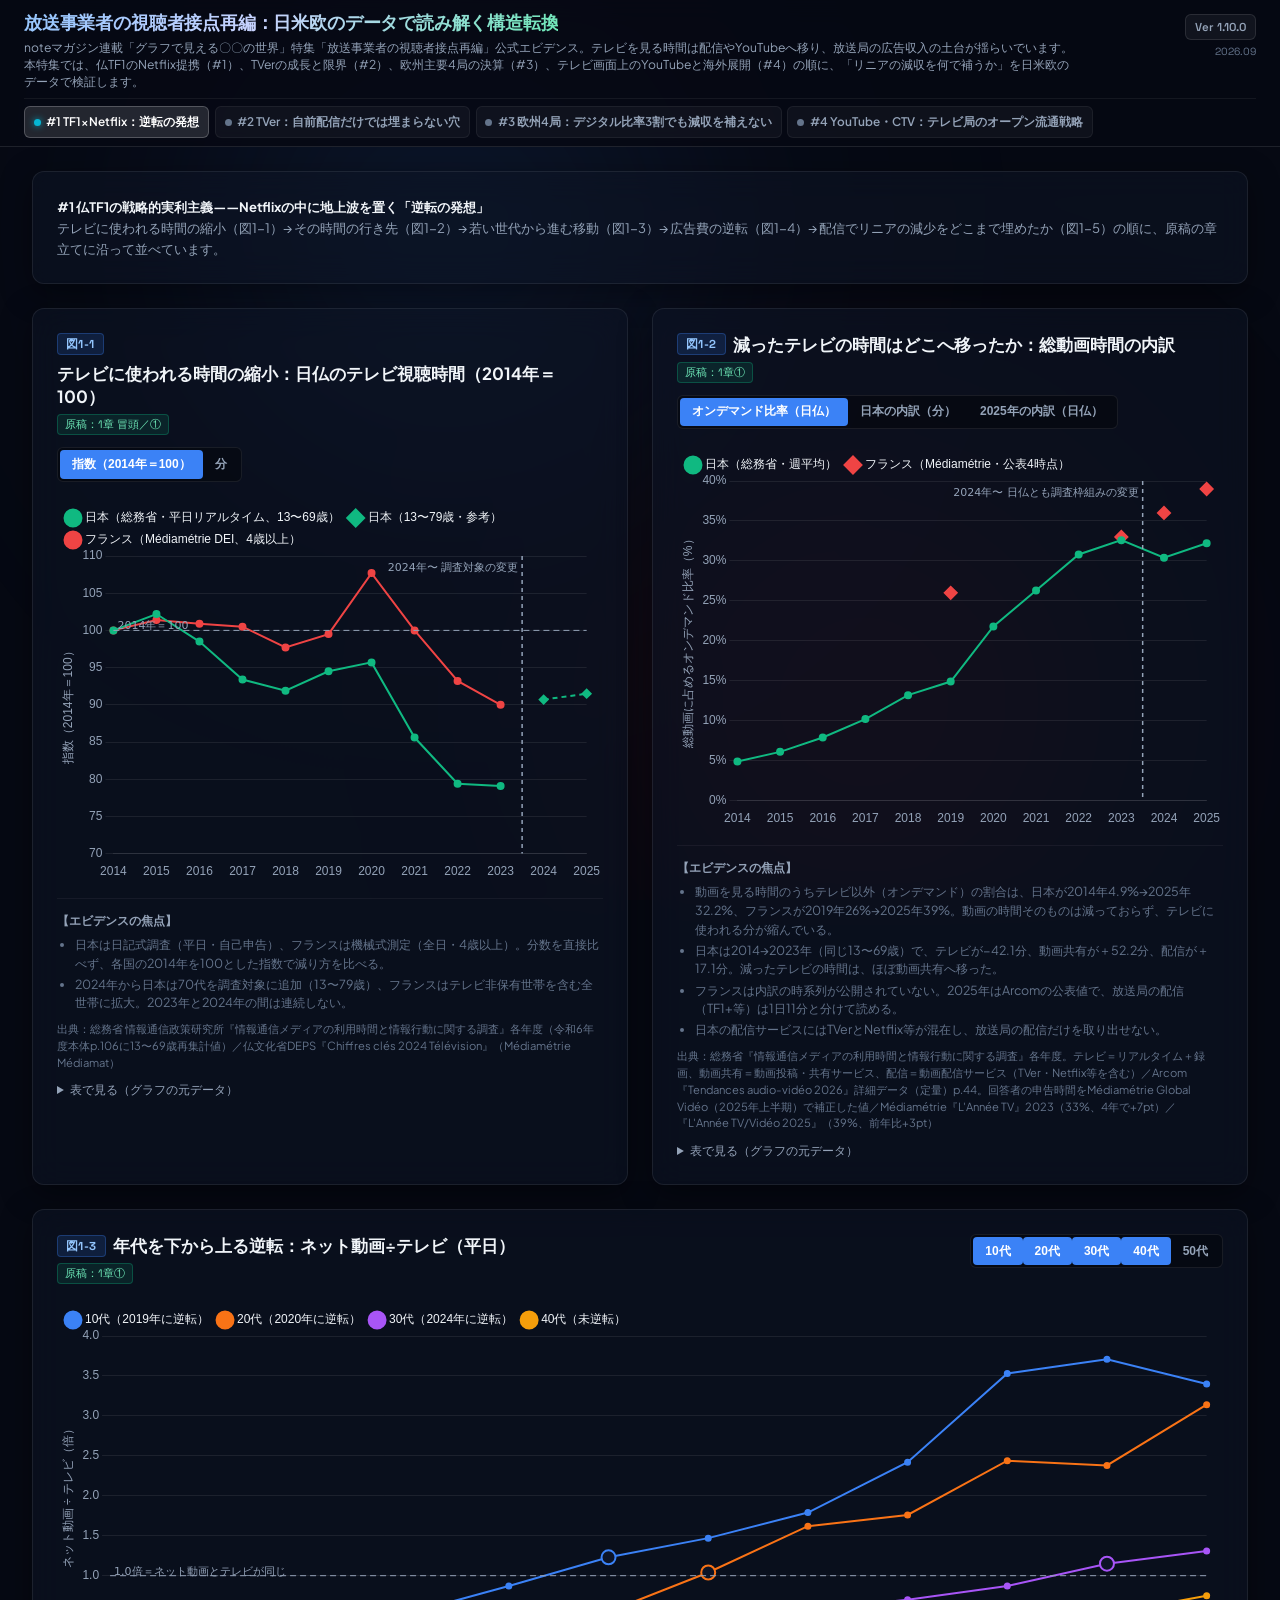
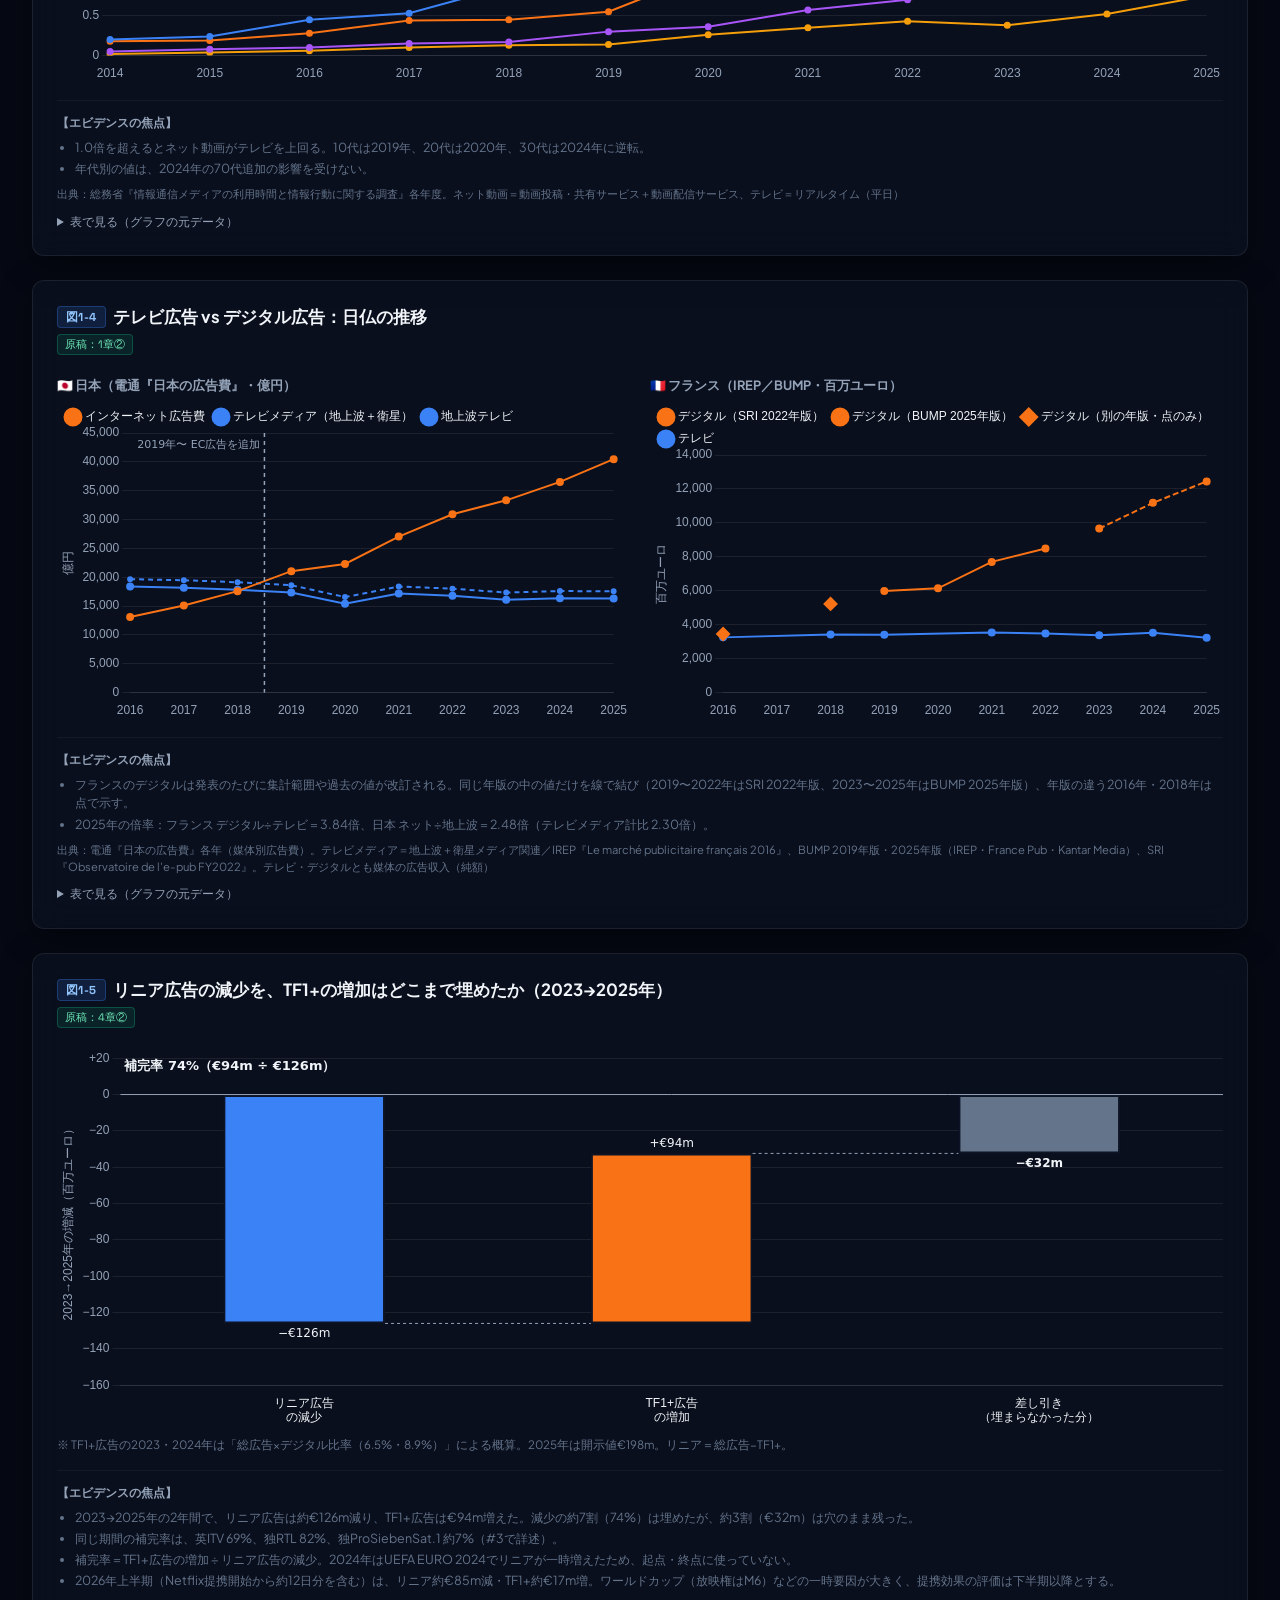
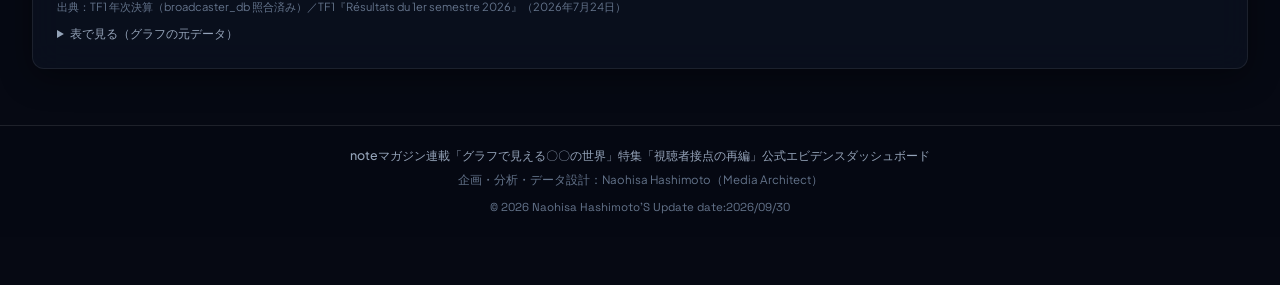
==== commit fbcd59e6: "update: fix dashboard title and regenerate thumbnails without 'Series A'" ====
--- a/index.html
+++ b/index.html
@@ -3,19 +3,19 @@
 <head>
     <meta charset="UTF-8">
     <meta name="viewport" content="width=device-width, initial-scale=1.0">
-    <title>シリーズA エビデンス・ダッシュボード v1.10.0</title>
-    <meta name="description" content="noteマガジン連載「グラフで見える〇〇の世界」シリーズA「視聴者接点の再編」公式エビデンス。原稿の図番号と対応したダッシュボード。">
+    <title>放送事業者の視聴者接点再編 エビデンス・ダッシュボード v1.10.0</title>
+    <meta name="description" content="noteマガジン連載「グラフで見える〇〇の世界」特集「放送事業者の視聴者接点再編」公式エビデンス。原稿の図番号と対応したダッシュボード。">
     <meta name="author" content="naohisastry">
     
     <!-- OGP Settings -->
     <meta property="og:site_name" content="グラフで見える〇〇の世界 (Naohisa Hashimoto Media Architecture Research)">
-    <meta property="og:title" content="シリーズA エビデンス・ダッシュボード v1.10.0">
-    <meta property="og:description" content="noteマガジン連載「グラフで見える〇〇の世界」シリーズA「視聴者接点の再編」公式エビデンス。原稿の図番号と対応したダッシュボード。">
+    <meta property="og:title" content="放送事業者の視聴者接点再編 エビデンス・ダッシュボード v1.10.0">
+    <meta property="og:description" content="noteマガジン連載「グラフで見える〇〇の世界」特集「放送事業者の視聴者接点再編」公式エビデンス。原稿の図番号と対応したダッシュボード。">
     <meta property="og:url" content="https://naohisastry.github.io/broadcaster-audience-shift-dashboard/">
     <meta property="og:image" content="https://naohisastry.github.io/broadcaster-audience-shift-dashboard/social-preview.png">
     <meta name="twitter:card" content="summary_large_image">
-    <meta name="twitter:title" content="シリーズA エビデンス・ダッシュボード v1.10.0">
-    <meta name="twitter:description" content="noteマガジン連載「グラフで見える〇〇の世界」シリーズA「視聴者接点の再編」公式エビデンス。原稿の図番号と対応したダッシュボード。">
+    <meta name="twitter:title" content="放送事業者の視聴者接点再編 エビデンス・ダッシュボード v1.10.0">
+    <meta name="twitter:description" content="noteマガジン連載「グラフで見える〇〇の世界」特集「放送事業者の視聴者接点再編」公式エビデンス。原稿の図番号と対応したダッシュボード。">
     <meta name="twitter:image" content="https://naohisastry.github.io/broadcaster-audience-shift-dashboard/social-preview.png">
 
     <link rel="preconnect" href="https://fonts.googleapis.com">
@@ -23,7 +23,7 @@
     <link href="https://fonts.googleapis.com/css2?family=Plus+Jakarta+Sans:wght@300;400;500;600;700;800&family=Space+Grotesk:wght@500;600;700&display=swap" rel="stylesheet">
     <style>
 
-/* Premium Dark Theme Stylesheet for Series A #1 Dashboard */
+/* Premium Dark Theme Stylesheet for Broadcaster Audience Shift Dashboard */
 :root {
     --bg-main: #060913;
     --bg-card: rgba(13, 20, 38, 0.55);
@@ -811,7 +811,7 @@
             <div class="header-row-main">
                 <div class="header-text-area">
                     <h1><span class="gradient-title">放送事業者の視聴者接点再編：日米欧のデータで読み解く構造転換</span></h1>
-                    <p class="header-desc">noteマガジン連載「グラフで見える〇〇の世界」シリーズA公式エビデンス。テレビを見る時間は配信やYouTubeへ移り、放送局の広告収入の土台が揺らいでいます。本シリーズでは、仏TF1のNetflix提携（#1）、TVerの成長と限界（#2）、欧州主要4局の決算（#3）、テレビ画面上のYouTubeと海外展開（#4）の順に、「リニアの減収を何で補うか」を日米欧のデータで検証します。</p>
+                    <p class="header-desc">noteマガジン連載「グラフで見える〇〇の世界」特集「放送事業者の視聴者接点再編」公式エビデンス。テレビを見る時間は配信やYouTubeへ移り、放送局の広告収入の土台が揺らいでいます。本特集では、仏TF1のNetflix提携（#1）、TVerの成長と限界（#2）、欧州主要4局の決算（#3）、テレビ画面上のYouTubeと海外展開（#4）の順に、「リニアの減収を何で補うか」を日米欧のデータで検証します。</p>
                 </div>
                 <div class="header-version">
                     <span class="version-tag">Ver 1.10.0</span>
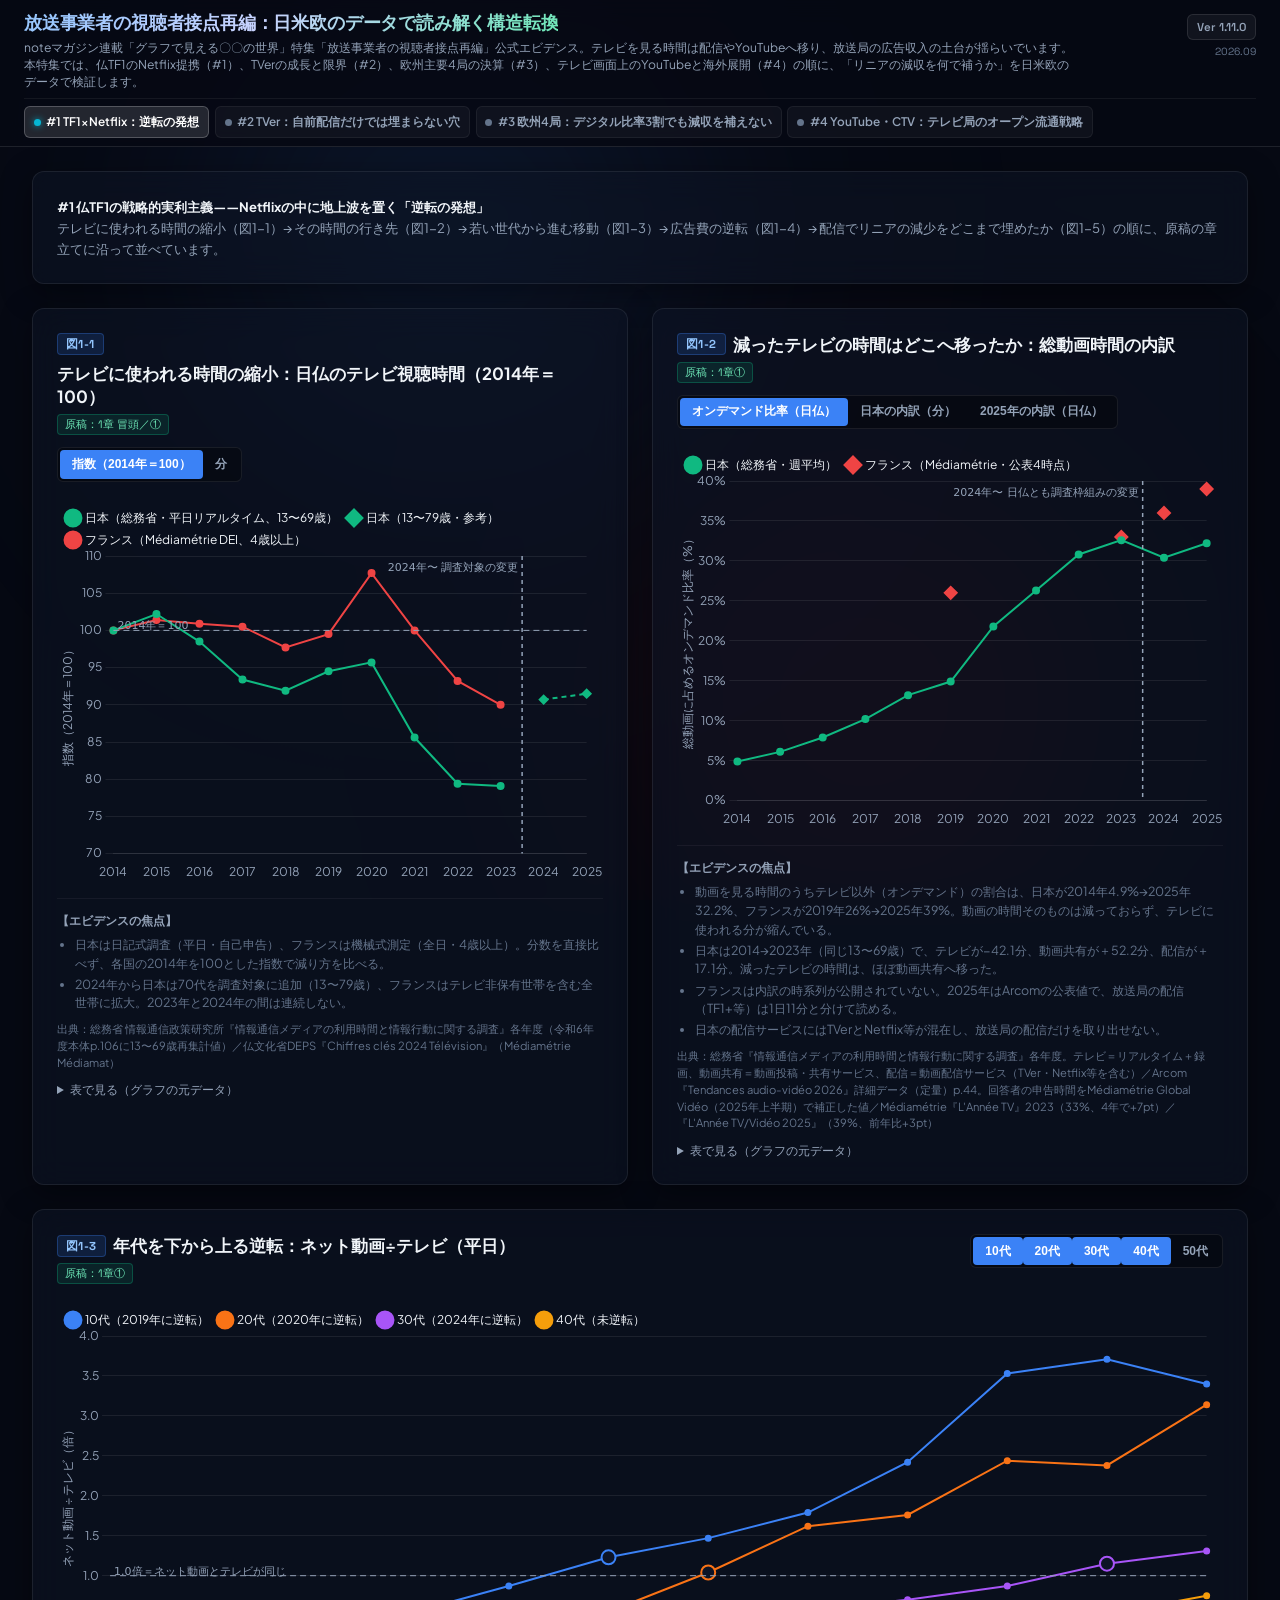
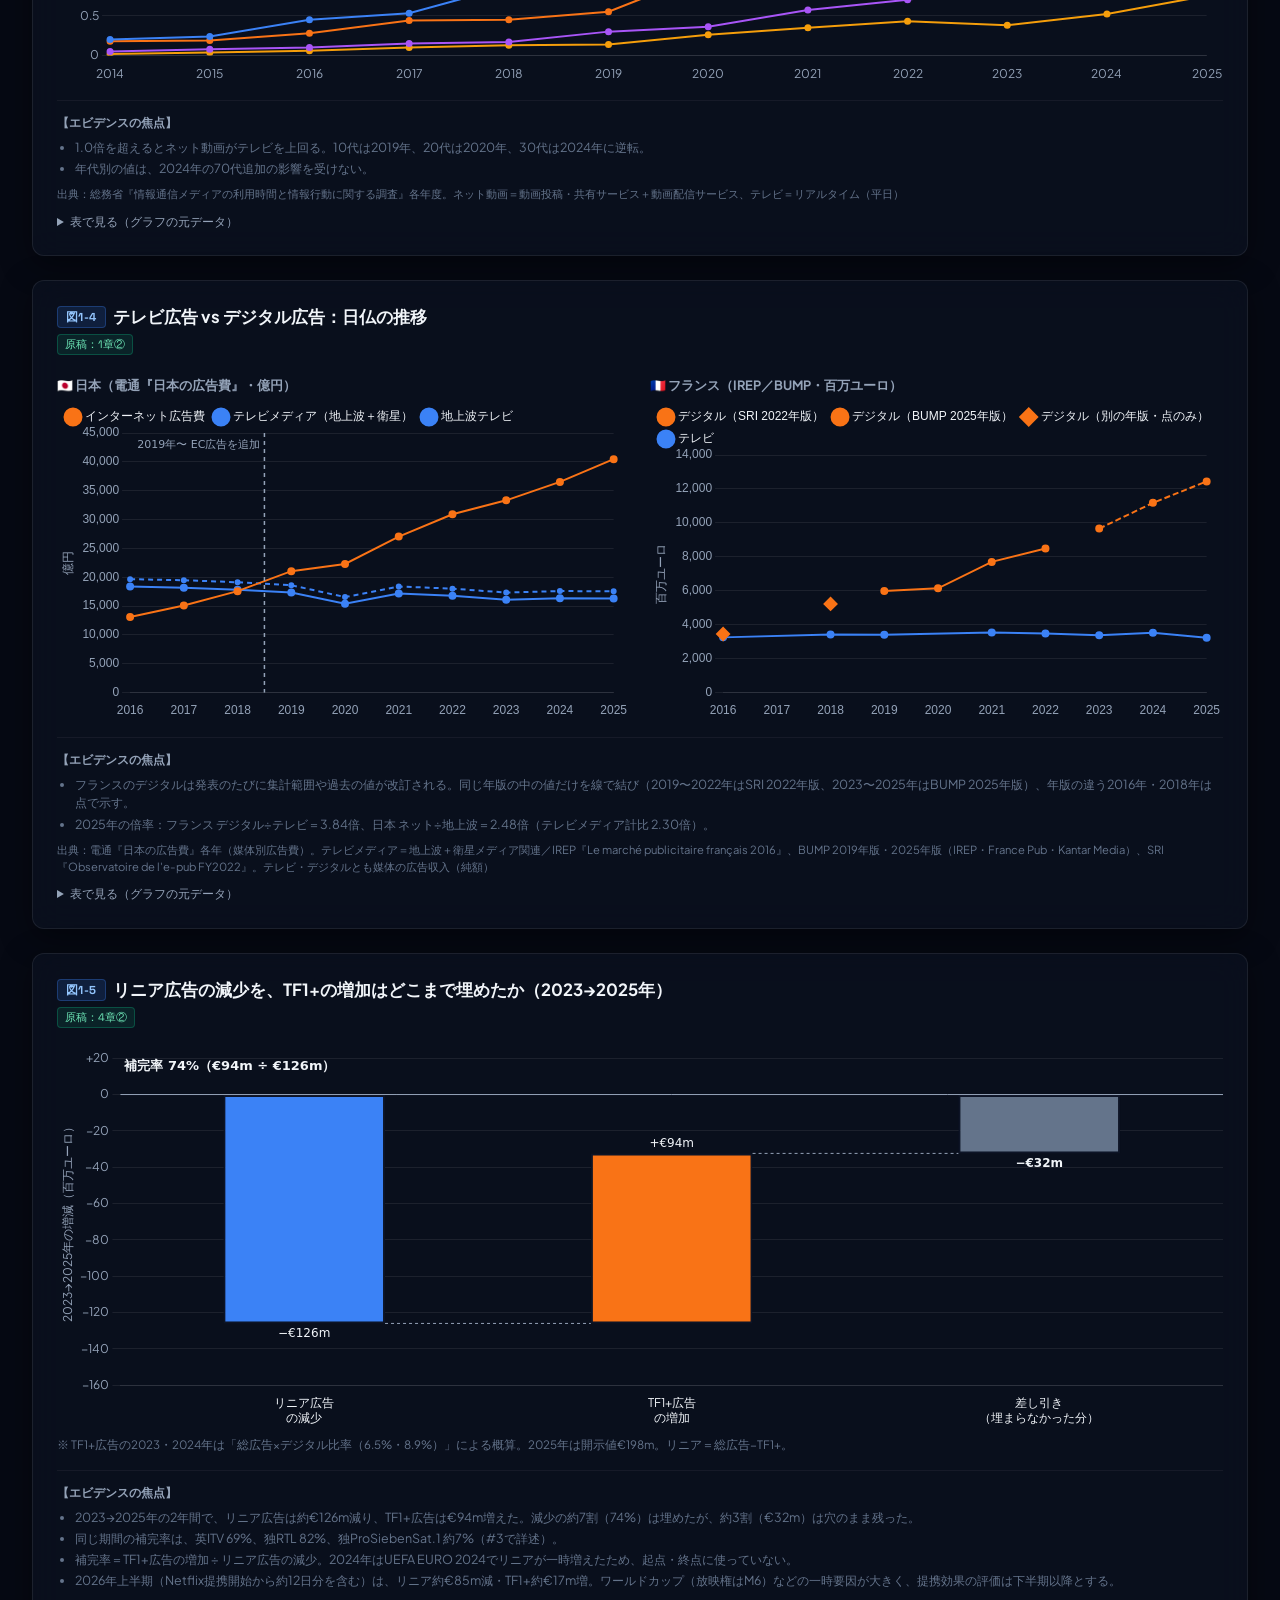
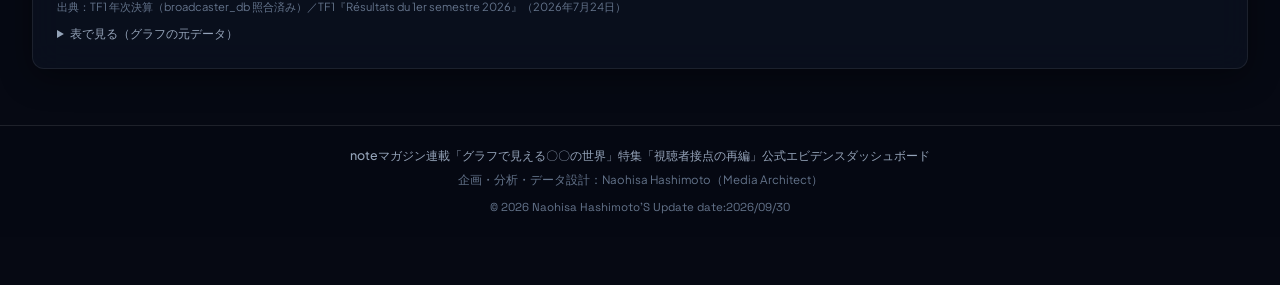
==== commit 8ca9e432: "release: v1.11.0 - align UK BVOD/linear data with Ofcom Media Nations 2026 and update 2035 simulatio" ====
--- a/index.html
+++ b/index.html
@@ -3,18 +3,18 @@
 <head>
     <meta charset="UTF-8">
     <meta name="viewport" content="width=device-width, initial-scale=1.0">
-    <title>放送事業者の視聴者接点再編 エビデンス・ダッシュボード v1.10.0</title>
+    <title>放送事業者の視聴者接点再編 エビデンス・ダッシュボード v1.11.0</title>
     <meta name="description" content="noteマガジン連載「グラフで見える〇〇の世界」特集「放送事業者の視聴者接点再編」公式エビデンス。原稿の図番号と対応したダッシュボード。">
     <meta name="author" content="naohisastry">
     
     <!-- OGP Settings -->
     <meta property="og:site_name" content="グラフで見える〇〇の世界 (Naohisa Hashimoto Media Architecture Research)">
-    <meta property="og:title" content="放送事業者の視聴者接点再編 エビデンス・ダッシュボード v1.10.0">
+    <meta property="og:title" content="放送事業者の視聴者接点再編 エビデンス・ダッシュボード v1.11.0">
     <meta property="og:description" content="noteマガジン連載「グラフで見える〇〇の世界」特集「放送事業者の視聴者接点再編」公式エビデンス。原稿の図番号と対応したダッシュボード。">
     <meta property="og:url" content="https://naohisastry.github.io/broadcaster-audience-shift-dashboard/">
     <meta property="og:image" content="https://naohisastry.github.io/broadcaster-audience-shift-dashboard/social-preview.png">
     <meta name="twitter:card" content="summary_large_image">
-    <meta name="twitter:title" content="放送事業者の視聴者接点再編 エビデンス・ダッシュボード v1.10.0">
+    <meta name="twitter:title" content="放送事業者の視聴者接点再編 エビデンス・ダッシュボード v1.11.0">
     <meta name="twitter:description" content="noteマガジン連載「グラフで見える〇〇の世界」特集「放送事業者の視聴者接点再編」公式エビデンス。原稿の図番号と対応したダッシュボード。">
     <meta name="twitter:image" content="https://naohisastry.github.io/broadcaster-audience-shift-dashboard/social-preview.png">
 
@@ -814,7 +814,7 @@
                     <p class="header-desc">noteマガジン連載「グラフで見える〇〇の世界」特集「放送事業者の視聴者接点再編」公式エビデンス。テレビを見る時間は配信やYouTubeへ移り、放送局の広告収入の土台が揺らいでいます。本特集では、仏TF1のNetflix提携（#1）、TVerの成長と限界（#2）、欧州主要4局の決算（#3）、テレビ画面上のYouTubeと海外展開（#4）の順に、「リニアの減収を何で補うか」を日米欧のデータで検証します。</p>
                 </div>
                 <div class="header-version">
-                    <span class="version-tag">Ver 1.10.0</span>
+                    <span class="version-tag">Ver 1.11.0</span>
                     <span class="version-date">2026.09</span>
                 </div>
             </div>
@@ -964,7 +964,7 @@
                             <h3 class="card-title"><span class="fig-id"></span><span class="fig-title"></span></h3>
                             <span class="fig-chapter"></span>
                         </div>
-                        <div class="card-actions"><div class="pill-btn-group"><button class="pill-btn active" data-view="uk">地上波：英国並み（年−2.4%）</button><button class="pill-btn" data-view="jp">地上波：日本の現状延長（年−1.0%）</button></div></div>
+                        <div class="card-actions"><div class="pill-btn-group"><button class="pill-btn active" data-view="uk">地上波：英国並み（年−4.4%）</button><button class="pill-btn" data-view="jp">地上波：日本の現状延長（年−1.0%）</button></div></div>
                     </div>
                     <div class="chart-container short"><canvas id="c2_4" role="img" aria-label="2035年の試算 地上波の減少と配信広告の増加"></canvas></div>
                     <p class="fig-derived"></p>
@@ -1130,7 +1130,7 @@
     </footer>
 
     <script src="chart.min.js"></script>
-    <script src="data_v1100.js"></script>
-    <script src="app_v1100.js"></script>
+    <script src="data_v1110.js"></script>
+    <script src="app_v1110.js"></script>
 </body>
 </html>
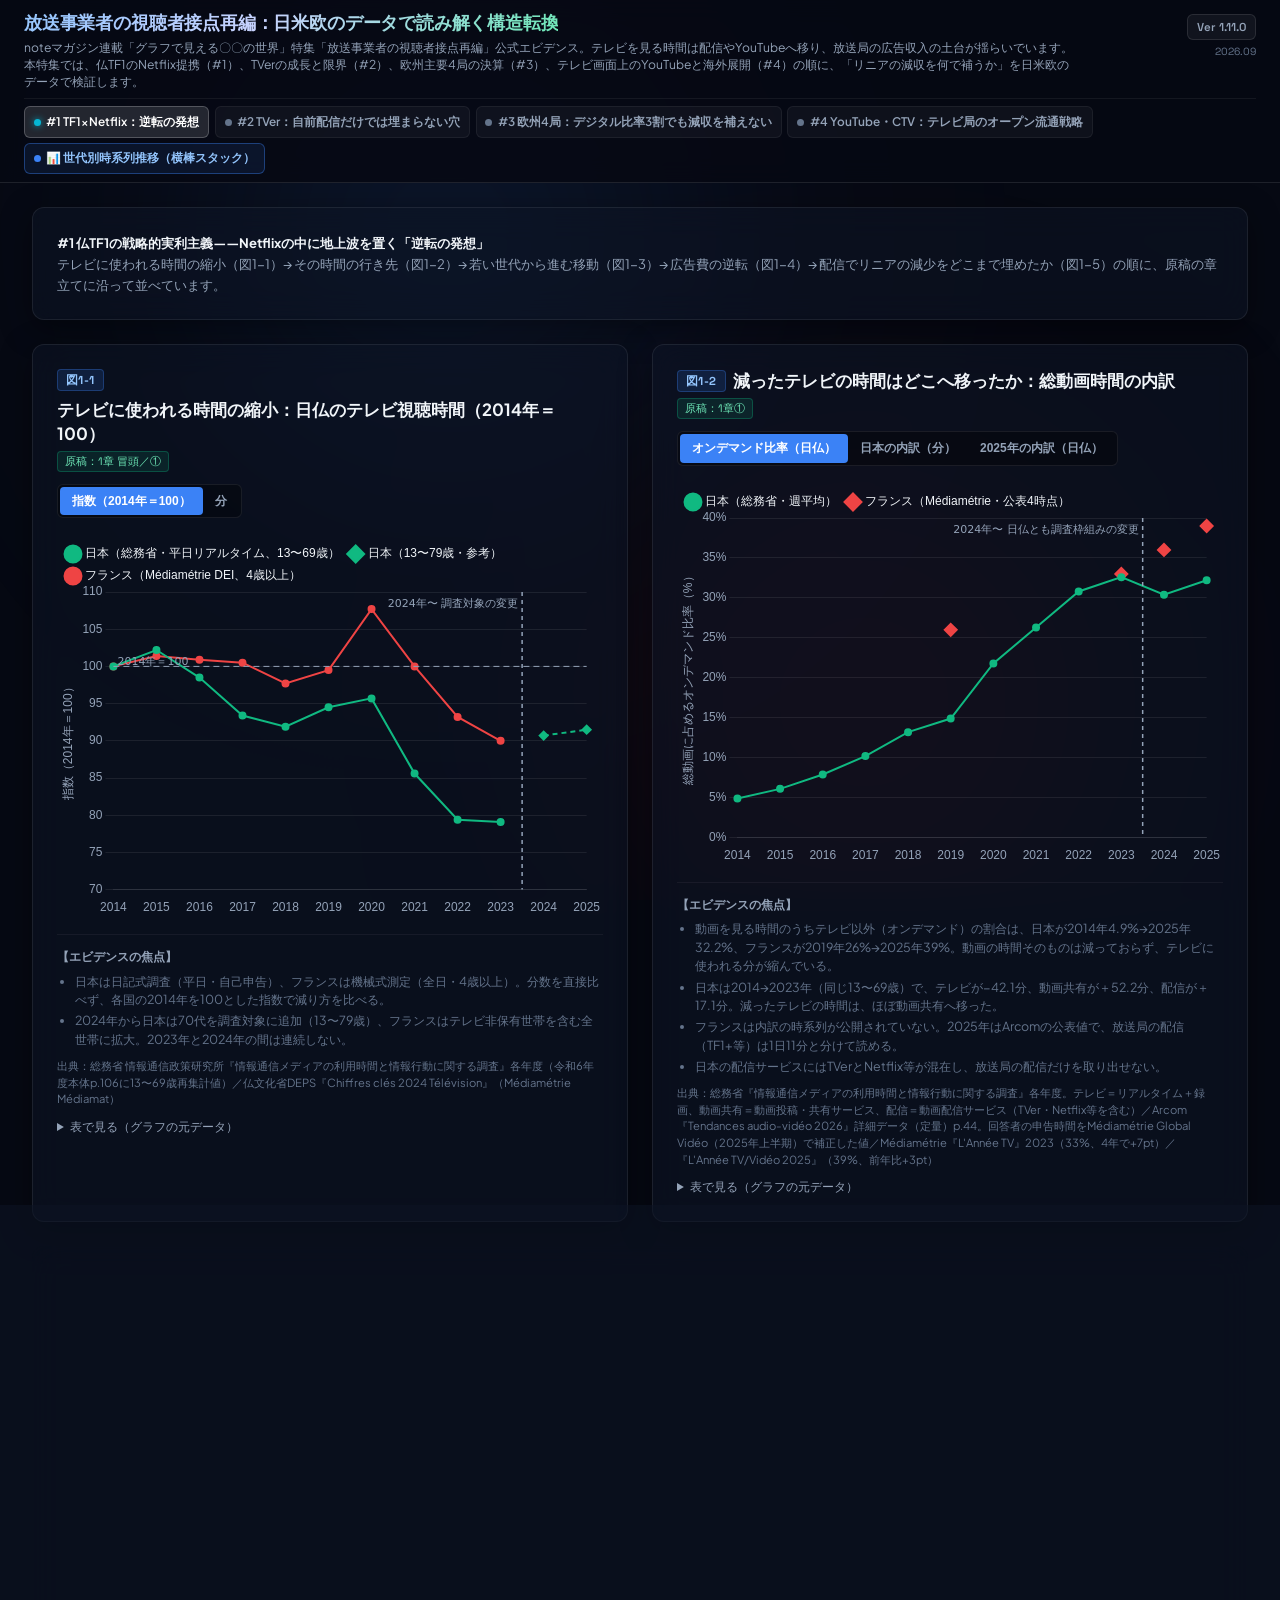
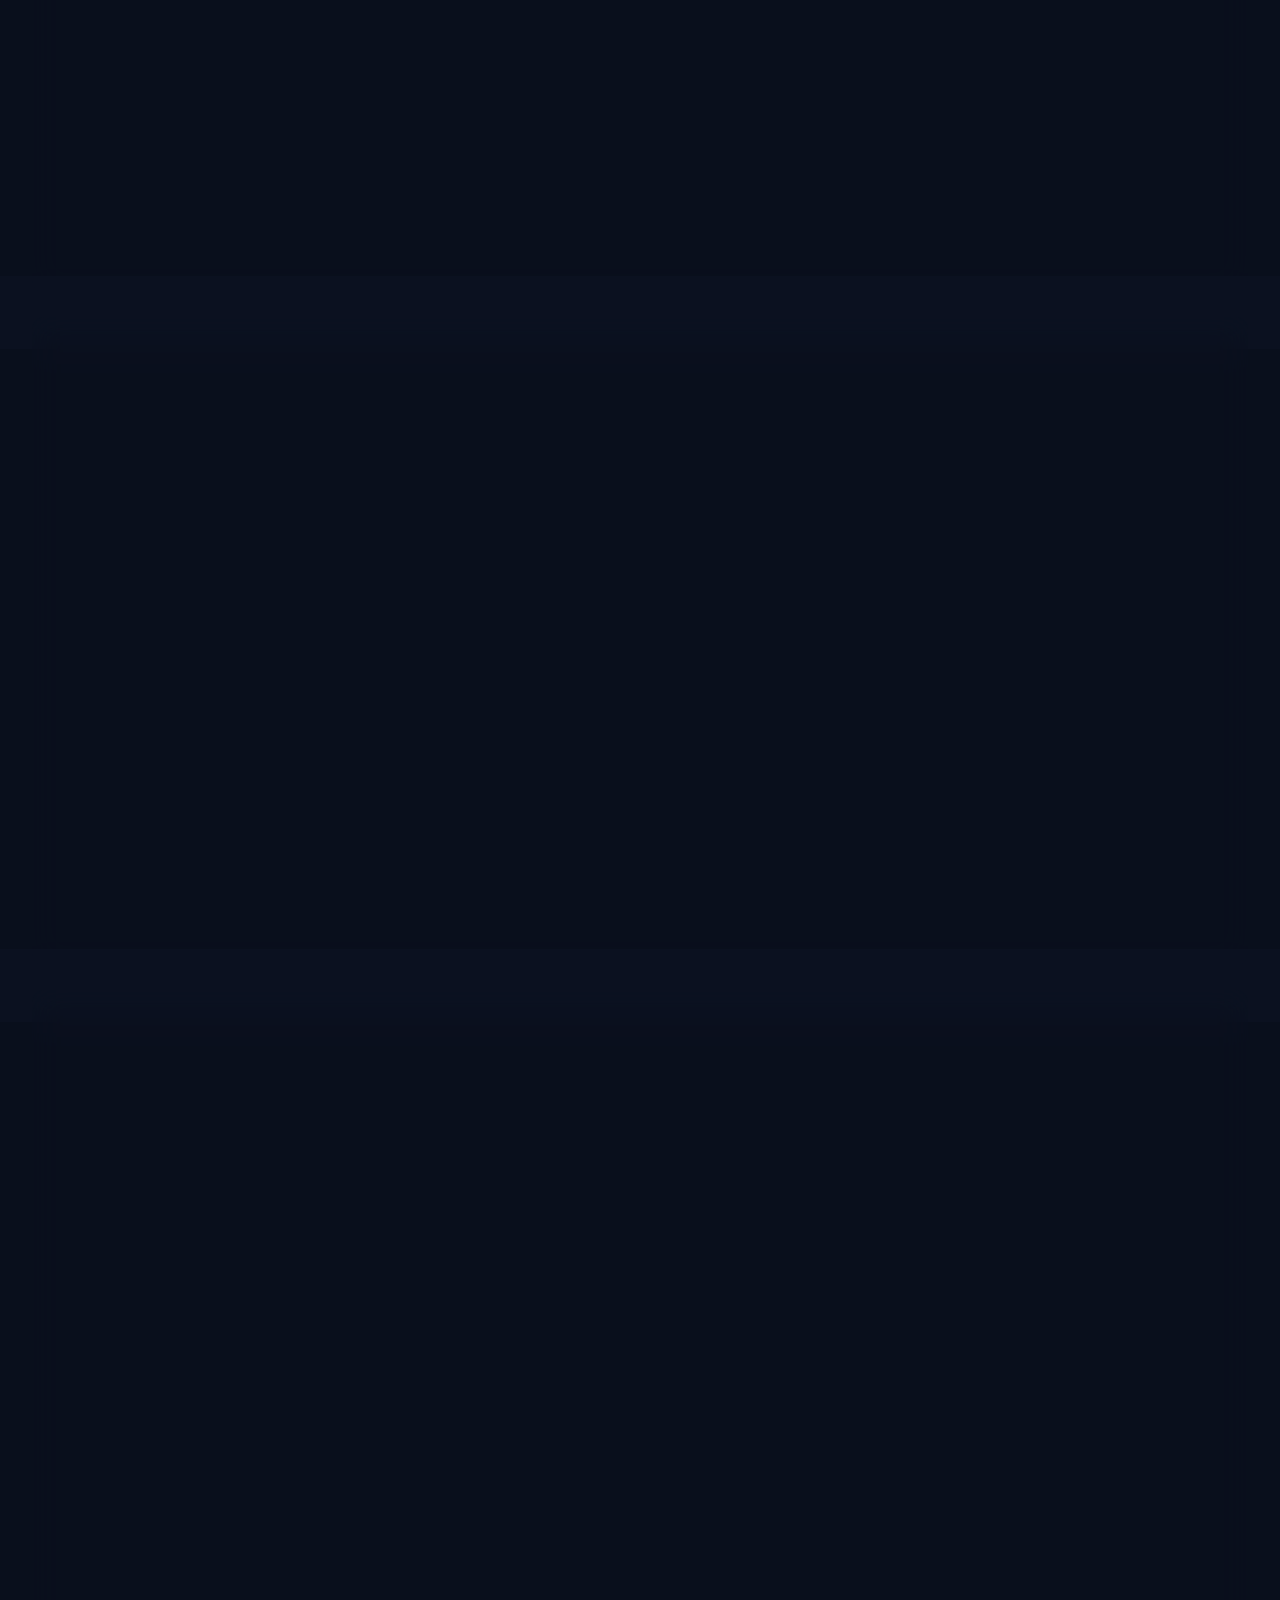
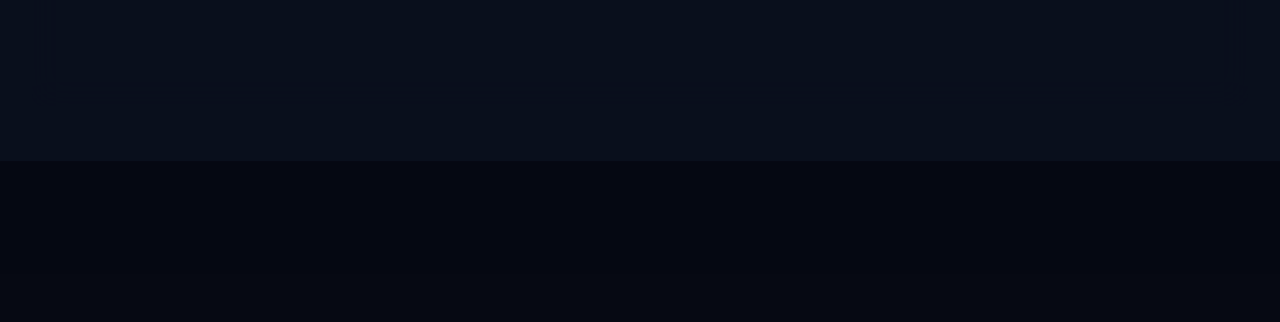
==== commit 782b0834: "feat(v1.12.0): add standalone evidence-stacked page and preview thumbnail" ====
--- a/index.html
+++ b/index.html
@@ -824,6 +824,7 @@
                     <a class="nav-tab-btn" href="#tab-2" data-tab="tab-2"><span class="tab-dot"></span>#2 TVer：自前配信だけでは埋まらない穴</a>
                     <a class="nav-tab-btn" href="#tab-3" data-tab="tab-3"><span class="tab-dot"></span>#3 欧州4局：デジタル比率3割でも減収を補えない</a>
                     <a class="nav-tab-btn" href="#tab-4" data-tab="tab-4"><span class="tab-dot"></span>#4 YouTube・CTV：テレビ局のオープン流通戦略</a>
+                    <a class="nav-tab-btn" href="evidence-stacked.html" style="border-color: rgba(59, 130, 246, 0.4); background: rgba(59, 130, 246, 0.1); color: #93c5fd;"><span class="tab-dot" style="background:#3b82f6;"></span>📊 世代別時系列推移（横棒スタック）</a>
                 </nav>
             </div>
         </div>
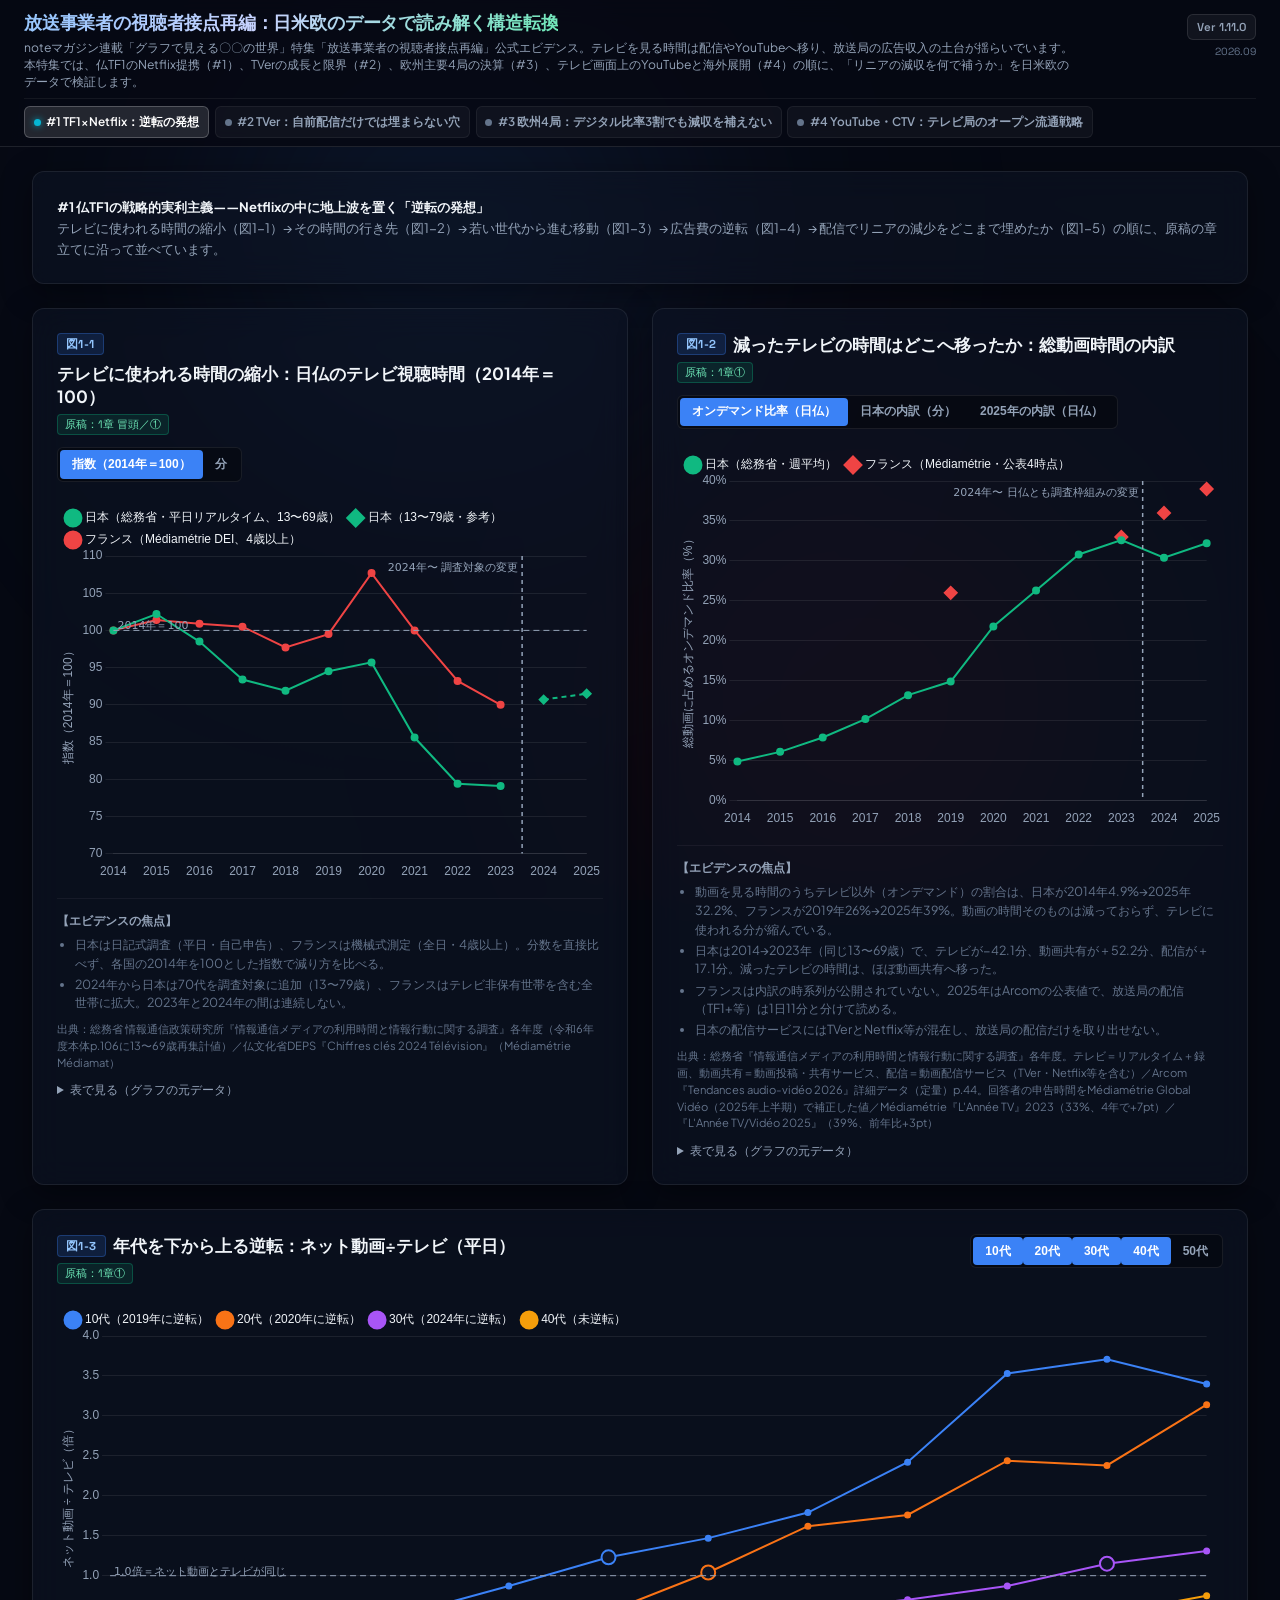
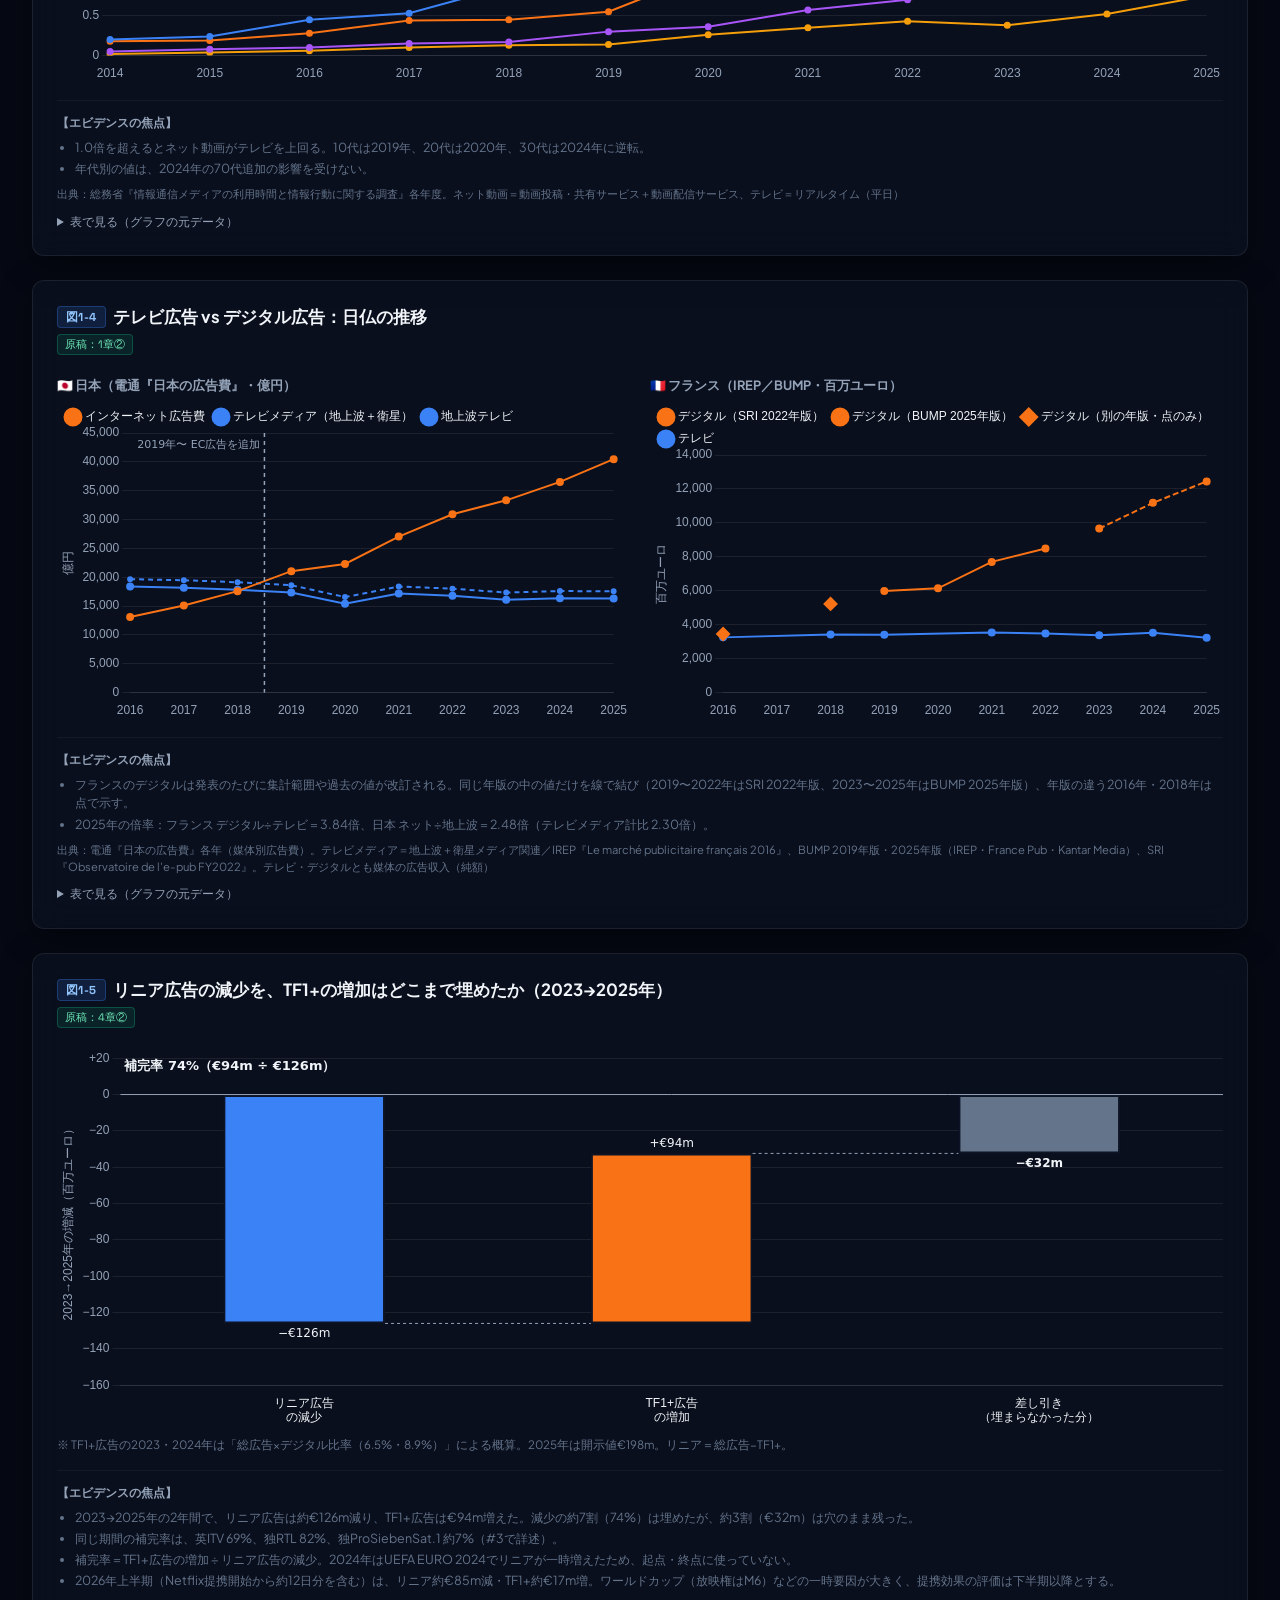
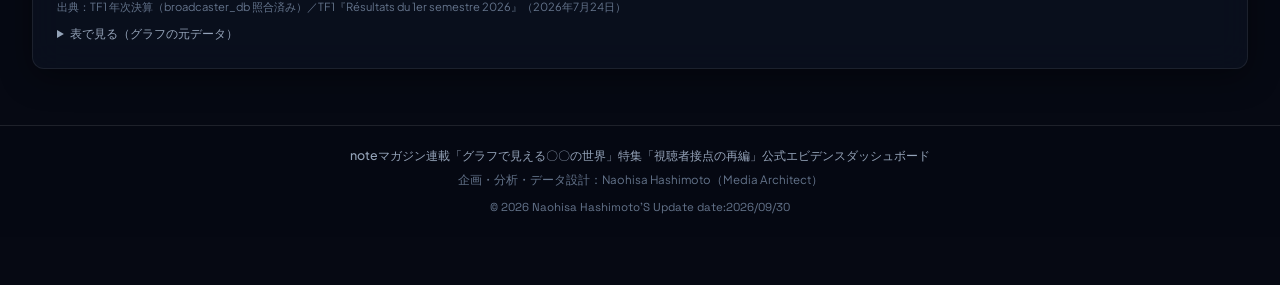
==== commit 989b5747: "fix: keep broadcaster dashboard navigation tabs to #1-#4 note articles" ====
--- a/index.html
+++ b/index.html
@@ -824,7 +824,6 @@
                     <a class="nav-tab-btn" href="#tab-2" data-tab="tab-2"><span class="tab-dot"></span>#2 TVer：自前配信だけでは埋まらない穴</a>
                     <a class="nav-tab-btn" href="#tab-3" data-tab="tab-3"><span class="tab-dot"></span>#3 欧州4局：デジタル比率3割でも減収を補えない</a>
                     <a class="nav-tab-btn" href="#tab-4" data-tab="tab-4"><span class="tab-dot"></span>#4 YouTube・CTV：テレビ局のオープン流通戦略</a>
-                    <a class="nav-tab-btn" href="evidence-stacked.html" style="border-color: rgba(59, 130, 246, 0.4); background: rgba(59, 130, 246, 0.1); color: #93c5fd;"><span class="tab-dot" style="background:#3b82f6;"></span>📊 世代別時系列推移（横棒スタック）</a>
                 </nav>
             </div>
         </div>
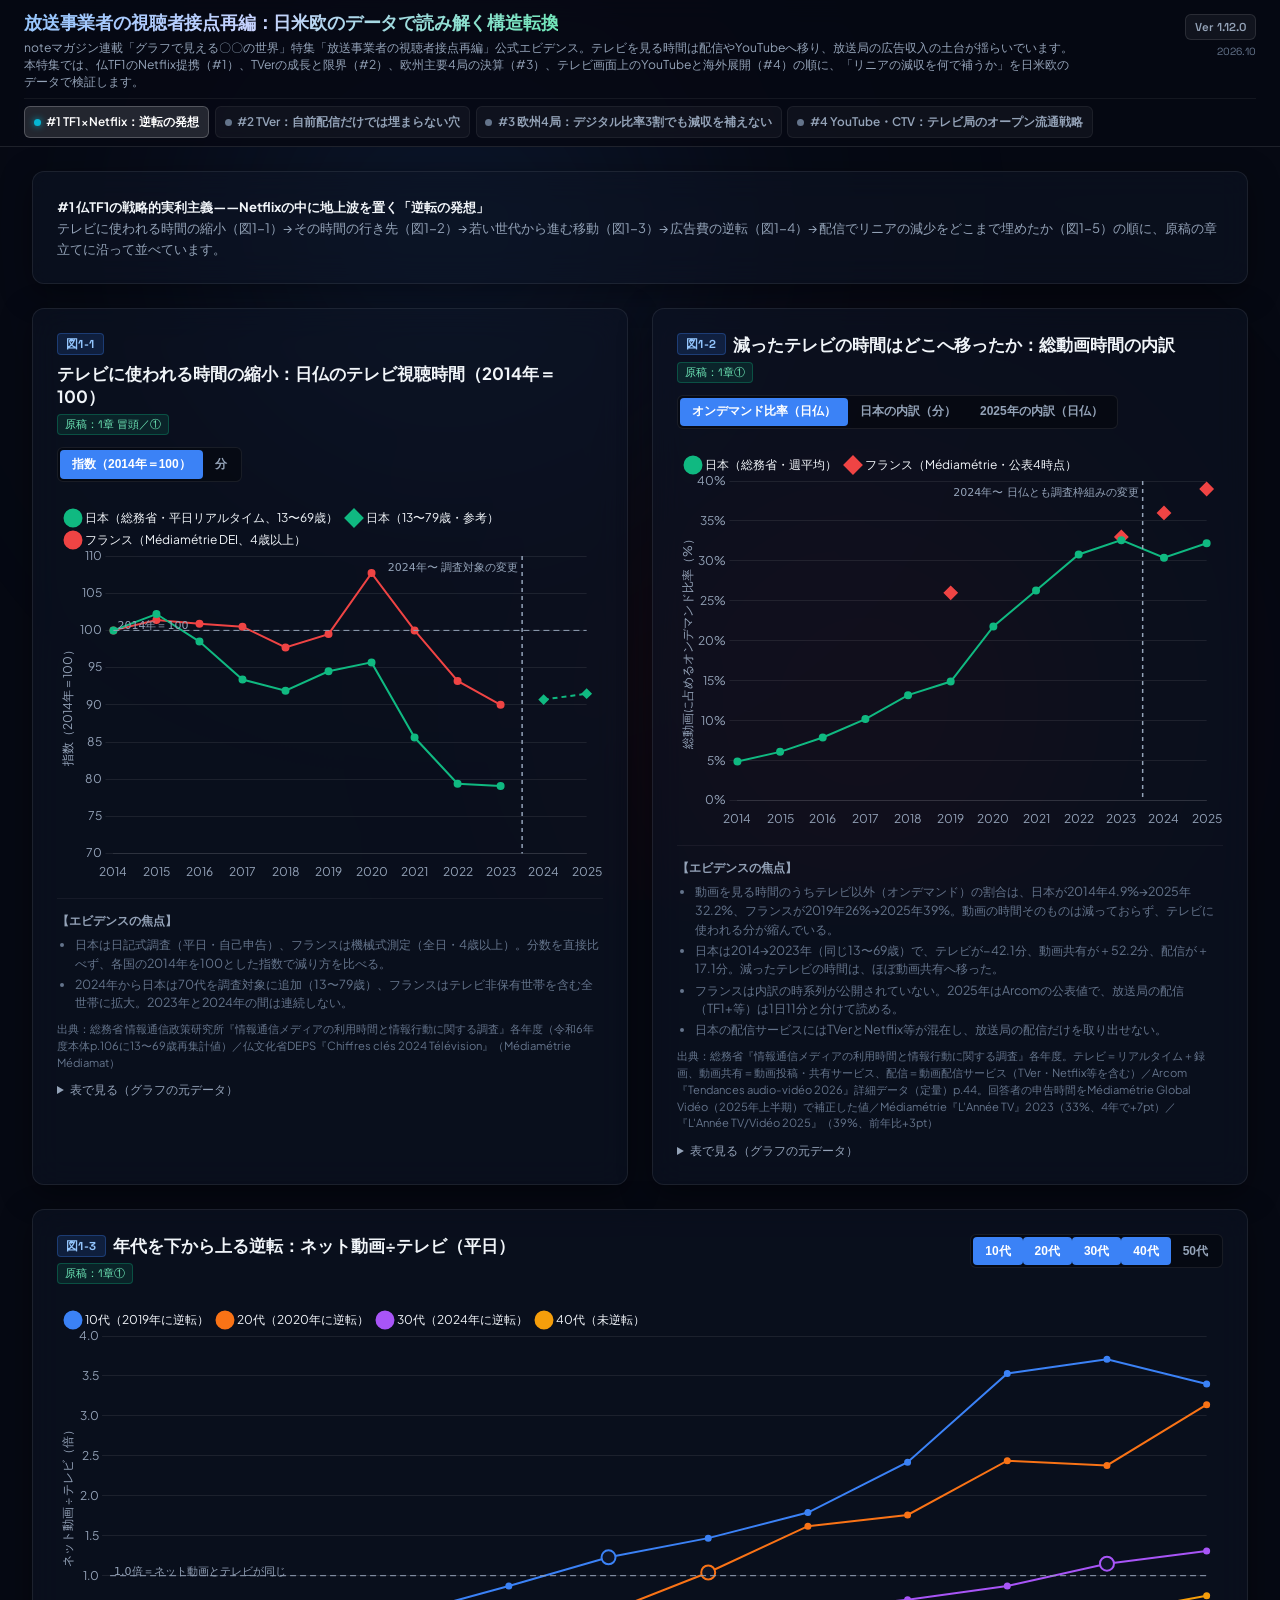
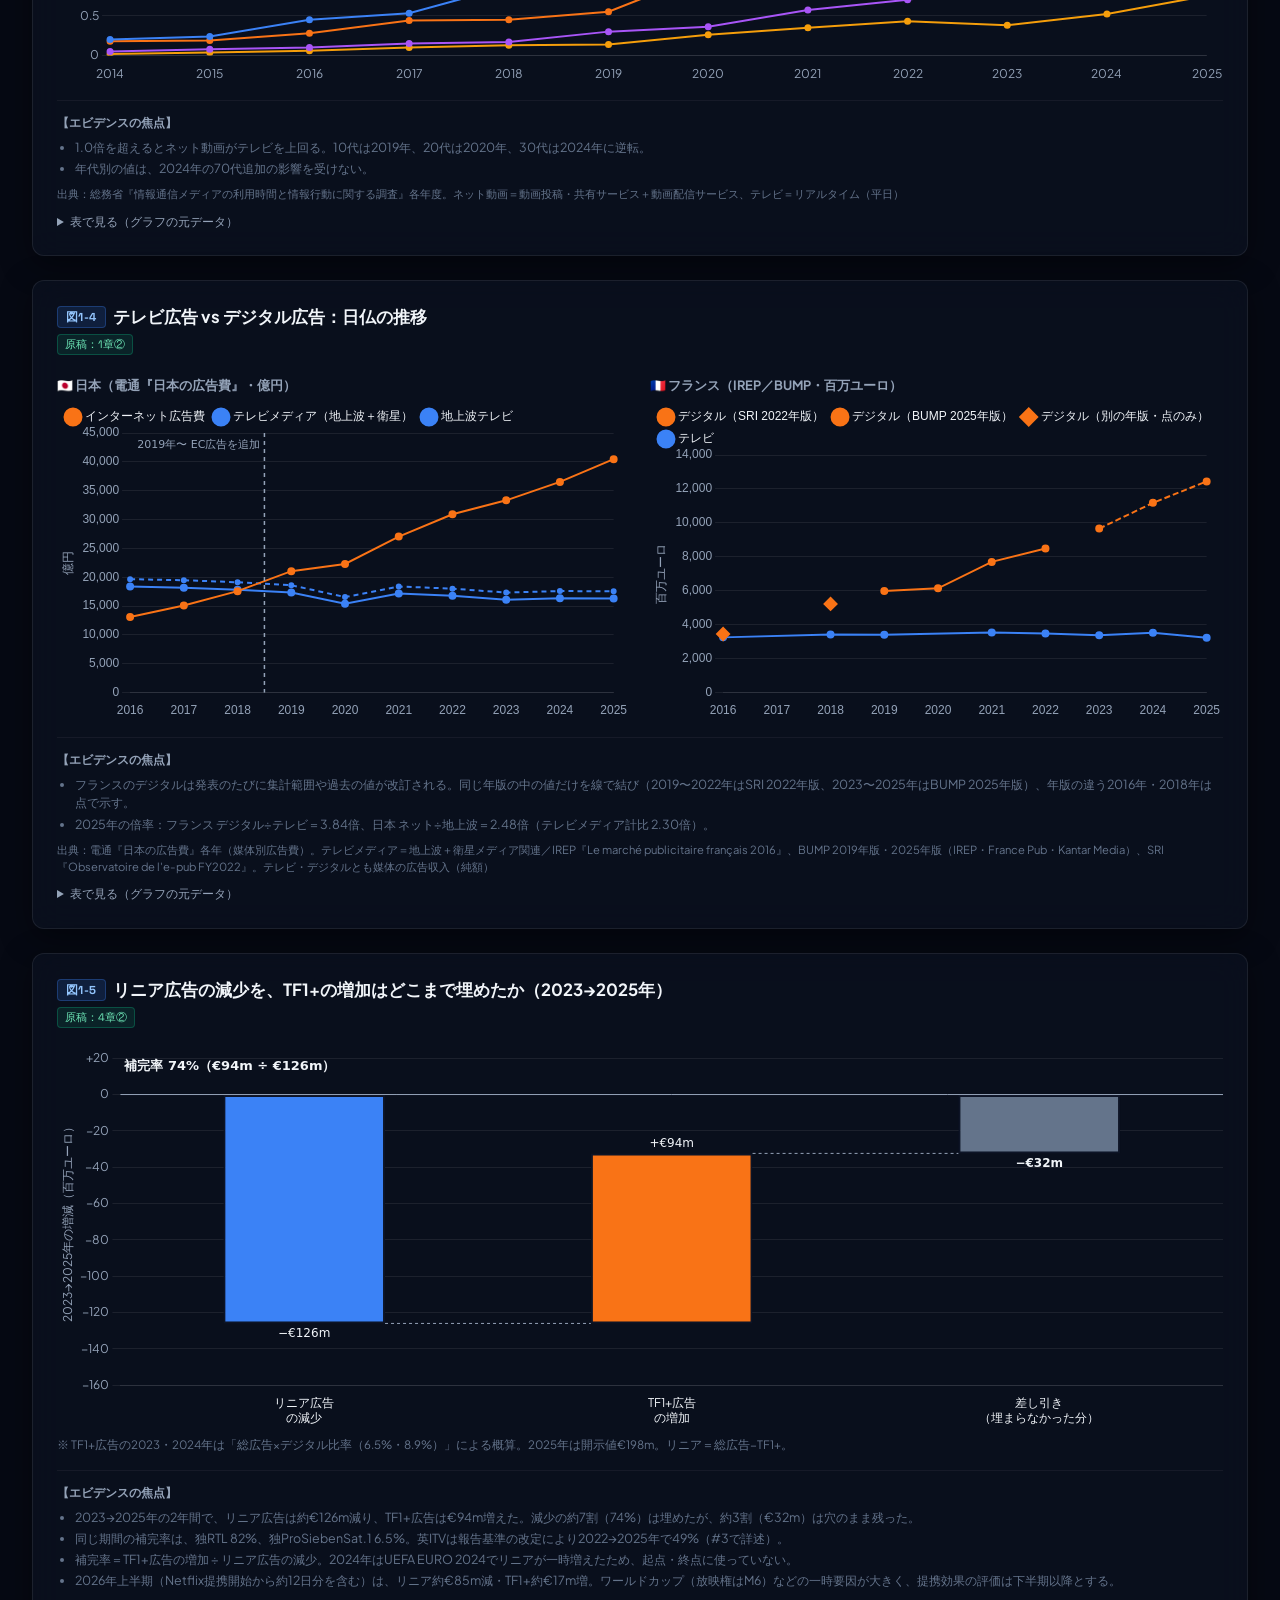
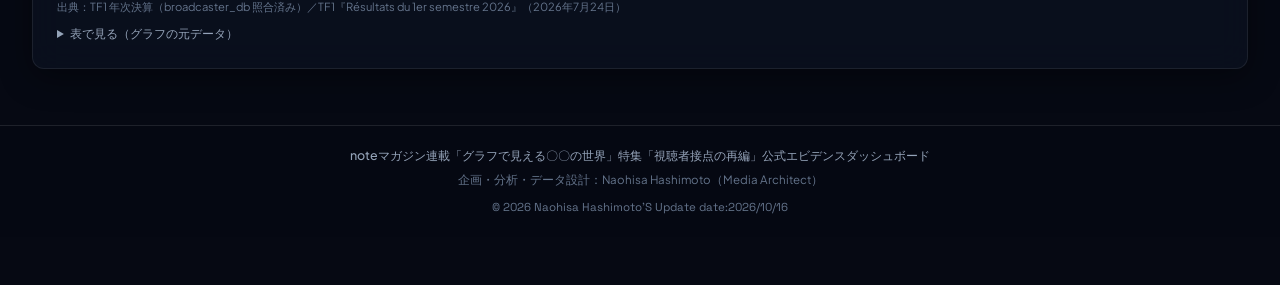
==== commit 4b8172c0: "feat: upgrade to v1.12.0 - revise European broadcasters offset ratio and resolve P7S1 estimates" ====
--- a/index.html
+++ b/index.html
@@ -3,18 +3,18 @@
 <head>
     <meta charset="UTF-8">
     <meta name="viewport" content="width=device-width, initial-scale=1.0">
-    <title>放送事業者の視聴者接点再編 エビデンス・ダッシュボード v1.11.0</title>
+    <title>放送事業者の視聴者接点再編 エビデンス・ダッシュボード v1.12.0</title>
     <meta name="description" content="noteマガジン連載「グラフで見える〇〇の世界」特集「放送事業者の視聴者接点再編」公式エビデンス。原稿の図番号と対応したダッシュボード。">
     <meta name="author" content="naohisastry">
     
     <!-- OGP Settings -->
     <meta property="og:site_name" content="グラフで見える〇〇の世界 (Naohisa Hashimoto Media Architecture Research)">
-    <meta property="og:title" content="放送事業者の視聴者接点再編 エビデンス・ダッシュボード v1.11.0">
+    <meta property="og:title" content="放送事業者の視聴者接点再編 エビデンス・ダッシュボード v1.12.0">
     <meta property="og:description" content="noteマガジン連載「グラフで見える〇〇の世界」特集「放送事業者の視聴者接点再編」公式エビデンス。原稿の図番号と対応したダッシュボード。">
     <meta property="og:url" content="https://naohisastry.github.io/broadcaster-audience-shift-dashboard/">
     <meta property="og:image" content="https://naohisastry.github.io/broadcaster-audience-shift-dashboard/social-preview.png">
     <meta name="twitter:card" content="summary_large_image">
-    <meta name="twitter:title" content="放送事業者の視聴者接点再編 エビデンス・ダッシュボード v1.11.0">
+    <meta name="twitter:title" content="放送事業者の視聴者接点再編 エビデンス・ダッシュボード v1.12.0">
     <meta name="twitter:description" content="noteマガジン連載「グラフで見える〇〇の世界」特集「放送事業者の視聴者接点再編」公式エビデンス。原稿の図番号と対応したダッシュボード。">
     <meta name="twitter:image" content="https://naohisastry.github.io/broadcaster-audience-shift-dashboard/social-preview.png">
 
@@ -814,8 +814,8 @@
                     <p class="header-desc">noteマガジン連載「グラフで見える〇〇の世界」特集「放送事業者の視聴者接点再編」公式エビデンス。テレビを見る時間は配信やYouTubeへ移り、放送局の広告収入の土台が揺らいでいます。本特集では、仏TF1のNetflix提携（#1）、TVerの成長と限界（#2）、欧州主要4局の決算（#3）、テレビ画面上のYouTubeと海外展開（#4）の順に、「リニアの減収を何で補うか」を日米欧のデータで検証します。</p>
                 </div>
                 <div class="header-version">
-                    <span class="version-tag">Ver 1.11.0</span>
-                    <span class="version-date">2026.09</span>
+                    <span class="version-tag">Ver 1.12.0</span>
+                    <span class="version-date">2026.10</span>
                 </div>
             </div>
             <div class="header-row-nav">
@@ -1130,7 +1130,7 @@
     </footer>
 
     <script src="chart.min.js"></script>
-    <script src="data_v1110.js"></script>
-    <script src="app_v1110.js"></script>
+    <script src="data_v1120.js"></script>
+    <script src="app_v1120.js"></script>
 </body>
 </html>
